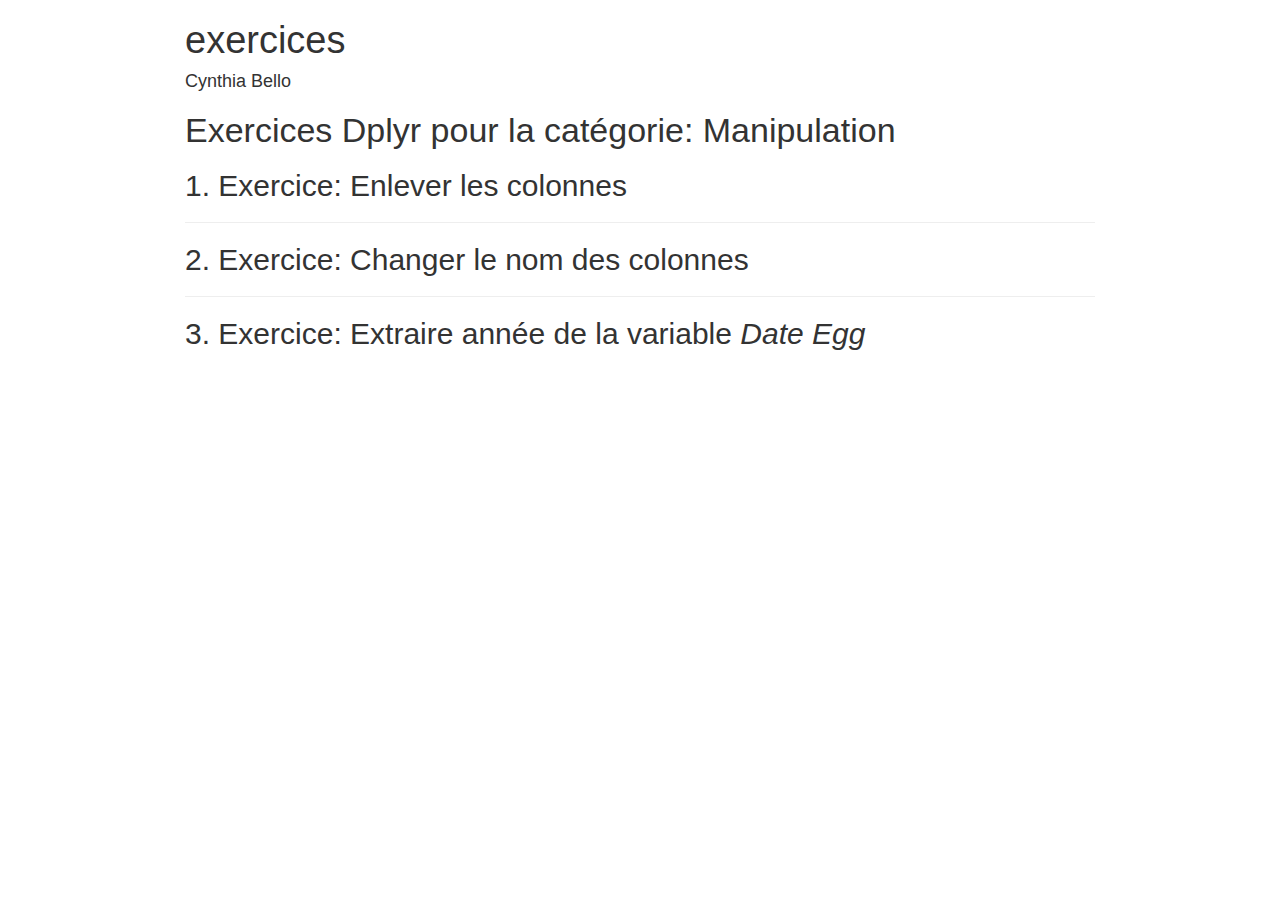
==== exercices.html @ 330291de "complete "Manipulation" section" ====
<!DOCTYPE html>

<html>

<head>

<meta charset="utf-8" />
<meta name="generator" content="pandoc" />
<meta http-equiv="X-UA-Compatible" content="IE=EDGE" />


<meta name="author" content="Cynthia Bello" />


<title>exercices</title>

<script src="[data-uri]"></script>
<script src="[data-uri]"></script>
<meta name="viewport" content="width=device-width, initial-scale=1" />
<link href="data:text/css,html%7Bfont%2Dfamily%3Asans%2Dserif%3B%2Dwebkit%2Dtext%2Dsize%2Dadjust%3A100%25%3B%2Dms%2Dtext%2Dsize%2Dadjust%3A100%25%7Dbody%7Bmargin%3A0%7Darticle%2Caside%2Cdetails%2Cfigcaption%2Cfigure%2Cfooter%2Cheader%2Chgroup%2Cmain%2Cmenu%2Cnav%2Csection%2Csummary%7Bdisplay%3Ablock%7Daudio%2Ccanvas%2Cprogress%2Cvideo%7Bdisplay%3Ainline%2Dblock%3Bvertical%2Dalign%3Abaseline%7Daudio%3Anot%28%5Bcontrols%5D%29%7Bdisplay%3Anone%3Bheight%3A0%7D%5Bhidden%5D%2Ctemplate%7Bdisplay%3Anone%7Da%7Bbackground%2Dcolor%3Atransparent%7Da%3Aactive%2Ca%3Ahover%7Boutline%3A0%7Dabbr%5Btitle%5D%7Bborder%2Dbottom%3A1px%20dotted%7Db%2Cstrong%7Bfont%2Dweight%3A700%7Ddfn%7Bfont%2Dstyle%3Aitalic%7Dh1%7Bmargin%3A%2E67em%200%3Bfont%2Dsize%3A2em%7Dmark%7Bcolor%3A%23000%3Bbackground%3A%23ff0%7Dsmall%7Bfont%2Dsize%3A80%25%7Dsub%2Csup%7Bposition%3Arelative%3Bfont%2Dsize%3A75%25%3Bline%2Dheight%3A0%3Bvertical%2Dalign%3Abaseline%7Dsup%7Btop%3A%2D%2E5em%7Dsub%7Bbottom%3A%2D%2E25em%7Dimg%7Bborder%3A0%7Dsvg%3Anot%28%3Aroot%29%7Boverflow%3Ahidden%7Dfigure%7Bmargin%3A1em%2040px%7Dhr%7Bheight%3A0%3B%2Dwebkit%2Dbox%2Dsizing%3Acontent%2Dbox%3B%2Dmoz%2Dbox%2Dsizing%3Acontent%2Dbox%3Bbox%2Dsizing%3Acontent%2Dbox%7Dpre%7Boverflow%3Aauto%7Dcode%2Ckbd%2Cpre%2Csamp%7Bfont%2Dfamily%3Amonospace%2Cmonospace%3Bfont%2Dsize%3A1em%7Dbutton%2Cinput%2Coptgroup%2Cselect%2Ctextarea%7Bmargin%3A0%3Bfont%3Ainherit%3Bcolor%3Ainherit%7Dbutton%7Boverflow%3Avisible%7Dbutton%2Cselect%7Btext%2Dtransform%3Anone%7Dbutton%2Chtml%20input%5Btype%3Dbutton%5D%2Cinput%5Btype%3Dreset%5D%2Cinput%5Btype%3Dsubmit%5D%7B%2Dwebkit%2Dappearance%3Abutton%3Bcursor%3Apointer%7Dbutton%5Bdisabled%5D%2Chtml%20input%5Bdisabled%5D%7Bcursor%3Adefault%7Dbutton%3A%3A%2Dmoz%2Dfocus%2Dinner%2Cinput%3A%3A%2Dmoz%2Dfocus%2Dinner%7Bpadding%3A0%3Bborder%3A0%7Dinput%7Bline%2Dheight%3Anormal%7Dinput%5Btype%3Dcheckbox%5D%2Cinput%5Btype%3Dradio%5D%7B%2Dwebkit%2Dbox%2Dsizing%3Aborder%2Dbox%3B%2Dmoz%2Dbox%2Dsizing%3Aborder%2Dbox%3Bbox%2Dsizing%3Aborder%2Dbox%3Bpadding%3A0%7Dinput%5Btype%3Dnumber%5D%3A%3A%2Dwebkit%2Dinner%2Dspin%2Dbutton%2Cinput%5Btype%3Dnumber%5D%3A%3A%2Dwebkit%2Douter%2Dspin%2Dbutton%7Bheight%3Aauto%7Dinput%5Btype%3Dsearch%5D%7B%2Dwebkit%2Dbox%2Dsizing%3Acontent%2Dbox%3B%2Dmoz%2Dbox%2Dsizing%3Acontent%2Dbox%3Bbox%2Dsizing%3Acontent%2Dbox%3B%2Dwebkit%2Dappearance%3Atextfield%7Dinput%5Btype%3Dsearch%5D%3A%3A%2Dwebkit%2Dsearch%2Dcancel%2Dbutton%2Cinput%5Btype%3Dsearch%5D%3A%3A%2Dwebkit%2Dsearch%2Ddecoration%7B%2Dwebkit%2Dappearance%3Anone%7Dfieldset%7Bpadding%3A%2E35em%20%2E625em%20%2E75em%3Bmargin%3A0%202px%3Bborder%3A1px%20solid%20silver%7Dlegend%7Bpadding%3A0%3Bborder%3A0%7Dtextarea%7Boverflow%3Aauto%7Doptgroup%7Bfont%2Dweight%3A700%7Dtable%7Bborder%2Dspacing%3A0%3Bborder%2Dcollapse%3Acollapse%7Dtd%2Cth%7Bpadding%3A0%7D%40media%20print%7B%2A%2C%3Aafter%2C%3Abefore%7Bcolor%3A%23000%21important%3Btext%2Dshadow%3Anone%21important%3Bbackground%3A0%200%21important%3B%2Dwebkit%2Dbox%2Dshadow%3Anone%21important%3Bbox%2Dshadow%3Anone%21important%7Da%2Ca%3Avisited%7Btext%2Ddecoration%3Aunderline%7Da%5Bhref%5D%3Aafter%7Bcontent%3A%22%20%28%22%20attr%28href%29%20%22%29%22%7Dabbr%5Btitle%5D%3Aafter%7Bcontent%3A%22%20%28%22%20attr%28title%29%20%22%29%22%7Da%5Bhref%5E%3D%22javascript%3A%22%5D%3Aafter%2Ca%5Bhref%5E%3D%22%23%22%5D%3Aafter%7Bcontent%3A%22%22%7Dblockquote%2Cpre%7Bborder%3A1px%20solid%20%23999%3Bpage%2Dbreak%2Dinside%3Aavoid%7Dthead%7Bdisplay%3Atable%2Dheader%2Dgroup%7Dimg%2Ctr%7Bpage%2Dbreak%2Dinside%3Aavoid%7Dimg%7Bmax%2Dwidth%3A100%25%21important%7Dh2%2Ch3%2Cp%7Borphans%3A3%3Bwidows%3A3%7Dh2%2Ch3%7Bpage%2Dbreak%2Dafter%3Aavoid%7D%2Enavbar%7Bdisplay%3Anone%7D%2Ebtn%3E%2Ecaret%2C%2Edropup%3E%2Ebtn%3E%2Ecaret%7Bborder%2Dtop%2Dcolor%3A%23000%21important%7D%2Elabel%7Bborder%3A1px%20solid%20%23000%7D%2Etable%7Bborder%2Dcollapse%3Acollapse%21important%7D%2Etable%20td%2C%2Etable%20th%7Bbackground%2Dcolor%3A%23fff%21important%7D%2Etable%2Dbordered%20td%2C%2Etable%2Dbordered%20th%7Bborder%3A1px%20solid%20%23ddd%21important%7D%7D%40font%2Dface%7Bfont%2Dfamily%3A%27Glyphicons%20Halflings%27%3Bsrc%3Aurl%28data%3Aapplication%2Fvnd%2Ems%2Dfontobject%3Bbase64%2Cn04AAEFNAAACAAIABAAAAAAABQAAAAAAAAABAJABAAAEAExQAAAAAAAAAAIAAAAAAAAAAAEAAAAAAAAAJxJ%[base64]%2FSEdmjKHUbyow8ATBE40IvWA3vTu8LiABDQ%2BpexwUMcm1SMnNryctQSiI1K5ZnbOlXKmnVV5YvRe6RnNMFNCOs1KNVpn6yZhCJkRtVRNzEufeIq7HgSrcx4S8h%2Fv4vnrrKc6oCNxmSk2uKlZQHBii6iKFoH0746ThvkO1kJHlxjrkxs%2BLWORaDQBEtiYJIR5IB9Bi1UyL4Rmr0BNigNkMzlKQmnofBHviqVzUxwdMb3NdCn69hy%2BpRYVKGVS%2F1tnsqv4LL7wCCPZZAZPT4aCShHjHJVNuXbmMrY5LeQaGnvAkXlVrJgKRAUdFjrWEah9XebPeQMj7KS7DIBAFt8ycgC5PLGUOHSE3ErGZCiViNLL5ZARfywnCoZaKQCu6NuFX42AEeKtKUGnr%2FCm2Cy8tpFhBPMW5Fxi4Qm4TkDWh4IWFDClhU2hRWosUWqcKLlgyXB%2BlSHaWaHiWlBAR8SeSgSPCQxdVQgzUixWKSTrIQEbU94viDctkvX%2BVSjJuUmV8L4CXShI11esnp0pjWNZIyxKHS4wVQ2ime1P4RnhvGw0aDN1OLAXGERsB7buFpFGGBAre4QEQR0HOIO5oYH305G%2BKspT%2FFupEGGafCCwxSe6ZUa%2B073rXHnNdVXE6eWvibUS27XtRzkH838mYLMBmYysZTM0EM3A1fbpCBYFccN1B%2FEnCYu%2FTgCGmr7bMh8GfYL%2BBfcLvB0gRagC09w9elfldaIy%2FhNCBLRgBgtCC7jAF63wLSMAfbfAlEggYU0bUA7ACCJmTDpEmJtI78w4%2FBO7dN7JR7J7ZvbYaUbaILSQsRBiF3HGk5fEg6p9unwLvn98r%2BvnsV%2B372uf1xBLq4qU%2F45fTuqaAP%2BpssmCCCTF0mhEow8ZXZOS8D7Q85JsxZ%2BAzok7B7O%2Ff6J8AzYBySZQB%2FQHYUSA%2BEeQhEWiS6AIQzgcsDiER4MjgMBAWDV4AgQ3g1eBgIdweCQmCjJEMkJ%2BPKRWyFHHmg1Wi%2F6xzUgA0LREoKJChwnQa9B%2B5RQZRB3IlBlkAnxyQNaANwHMowzlYSMCBgnbpzvqpl0iTJNCQidDI9ZrSYNIRBhHtUa5YHMHxyGEik9hDE0AKj72AbTCaxtHPUaKZdAZSnQTyjGqGLsmBStCejApUhg4uBMU6mATujEl%2BKdDPbI6Ag4vLr%2BhjY6lbjBeoLKnZl0UZgRX8gTySOeynZVz1wOq7e1hFGYIq%2BMhrGxDLak0PrwYzSXtcuyhXEhwOYofiW%2BEcI%2Fjw8P6IY6ed%2BetAbuqKp5QIapT77LnAe505lMuqL79a0ut4rWexzFttsOsLDy7zvtQzcq3U1qabe7tB0wHWVXji%2BzDbo8x8HyIRUbXnwUcklFv51fvTymiV%2BMXLSmGH9d9%2BaXpD5X6lao41anWGig7IwIdnoBY2ht%2FpO9mClLo4NdXHAsefqWUKlXJkbqPOFhMoR4aiA1BXqhRNbB2Xwi%2B7u%2FjpAoOpKJ0UX24EsrzMfHXViakCNcKjBxuQX8BO0ZqjJ3xXzf%2B61t2VXOSgJ8xu65QKgtN6FibPmPYsXbJRHHqbgATcSZxBqGiDiU4NNNsYBsKD0MIP%2FOfKnlk%2FLkaid%[base64]%2FgFtuW0wR4cgd%2BZKesSV7QkNE2kw6AV4hoIuC02LGmTomyf8PiO6CZzOTLTPQ%2BHW06H%2Btx%2BbQ8LmDYg1pTFrp2oJXgkZTyeRJZM0C8aE2LpFrNVDuhARsN543%2FFV6klQ6Tv1OoZGXLv0igKrl%2FCmJxRmX7JJbJ998VSIPQRyDBICzl4JJlYHbdql30NvYcOuZ7a10uWRrgoieOdgIm4rlq6vNOQBuqESLbXG5lzdJGHw2m0sDYmODXbYGTfSTGRKpssTO95fothJCjUGQgEL4yKoGAF%2F0SrpUDNn8CBgBcSDQByAeNkCXp4S4Ro2Xh4OeaGRgR66PVOsU8bc6TR5%[base64]%2F1SgRCJ1dk4UdBT7OoyuNgLs0oCd8RnrEIb6QdMxT2QjD4zMrJkfgx5aDMcA4orsTtKCqWb%2FVeyceqa5OGSmB28YwH4rFbkQaLoUN8OQQYnD3w2eXpI4ScQfbCUZiJ4yMOIKLyyTc7BQ4uXUw6Ee6%2FxM%2B4Y67ngNBknxIPwuppgIhFcwJyr6EIj%2BLzNj%2FmfR2vhhRlx0BILZoAYruF0caWQ7YxO66UmeguDREAFHYuC7HJviRgVO6ruJH59h%2FC%2FPkgSle8xNzZJULLWq9JMDTE2fjGE146a1Us6PZDGYle6ldWRqn%2FpdpgHKNGrGIdkRK%2BKPETT9nKT6kLyDI8xd9A1FgWmXWRAIHwZ37WyZHOVyCadJEmMVz0MadMjDrPho%2BEIochkVC2xgGiwwsQ6DMv2P7UXqT4x7CdcYGId2BJQQa85EQKmCmwcRejQ9Bm4oATENFPkxPXILHpMPUyWTI5rjNOsIlmEeMbcOCEqInpXACYQ9DDxmFo9vcmsDblcMtg4tqBerNngkIKaFJmrQAPnq1dEzsMXcwjcHdfdCibcAxxA%2Bq%2Fj9m3LM%2FO7WJka4tSidVCjsvo2lQ%2F2ewyoYyXwAYyr2PlRoR5MpgVmSUIrM3PQxXPbgjBOaDQFIyFMJvx3Pc5RSYj12ySVF9fwFPQu2e2KWVoL9q3Ayv3IzpGHUdvdPdrNUdicjsTQ2ISy7QU3DrEytIjvbzJnAkmANXjAFERA0MUoPF3%2F5KFmW14bBNOhwircYgMqoDpUMcDtCmBE82QM2YtdjVLB4kBuKho%2FbcwQdeboqfQartuU3CsCf%2BcXkgYAqp%2F0Ee3RorAZt0AvvOCSI4JICIlGlsV0bsSid%2FNIEALAAzb6HAgyWHBps6xAOwkJIGcB82CxRQq4sJf3FzA70A%2BTRqcqjEMETCoez3mkPcpnoALs0ugJY8kQwrC%[base64]%2FWDHA60cYFaI%2FPjpzquUqdaYGcIq%2BmLez3WLFFCtNBN2QJcrlcoELgiPku5R5dSlJFaCEqEZle1AQzAKC%2B1SotMcBNyQUFuRHRF6OlimSBgjZeTBCwLyc6A%2BP%2FoFRchXTz5ADknYJHxzrJ5pGuIKRQISU6WyKTBBjD8WozmVYWIsto1AS5rxzKlvJu4E%2FvwOiKxRtCWsDM%2BeTHUrmwrCK5BIfMzGkD%2B0Fk5LzBs0jMYXktNDblB06LMNJ09U8pzSLmo14MS0OMjcdrZ31pyQqxJJpRImlSvfYAK8inkYU52QY2FPEVsjoWewpwhRp5yAuNpkqhdb7ku9Seefl2D0B8SMTFD90xi4CSOwwZy9IKkpMtI3FmFUg3%2FkFutpQGNc3pCR7gvC4sgwbupDu3DyEN%2BW6YGLNM21jpB49irxy9BSlHrVDlnihGKHwPrbVFtc%2Bh1rVQKZduxIyojccZIIcOCmhEnC7UkY68WXKQgLi2JCDQkQWJRQuk60hZp0D3rtCTINSeY9Ej2kIKYfGxwOs4j9qMM7fYZiipzgcf7TamnehqdhsiMiCawXnz4xAbyCkLAx5EGbo3Ax1u3dUIKnTxIaxwQTHehPl3V491H0%2BbC5zgpGz7Io%2BmjdhKlPJ01EeMpM7UsRJMi1nGjmJg35i6bQBAAxjO%2FENJubU2mg3ONySEoWklCwdABETcs7ck3jgiuU9pcKKpbgn%2B3YlzV1FzIkB6pmEDOSSyDfPPlQskznctFji0kpgZjW5RZe6x9kYT4KJcXg0bNiCyif%2BpZACCyRMmYsfiKmN9tSO65F0R2OO6ytlEhY5Sj6uRKfFxw0ijJaAx%2Fk3QgnAFSq27%2F2i4GEBA%2BUvTJKK%2F9eISNvG46Em5RZfjTYLdeD8kdXHyrwId%2FDQZUaMCY4gGbke2C8vfjgV%2FY9kkRQOJIn%2FxM9INZSpiBnqX0Q9GlQPpPKAyO5y%2BW5NMPSRdBCUlmuxl40ZfMCnf2Cp044uI9WLFtCi4YVxKjuRCOBWIb4XbIsGdbo4qtMQnNOQz4XDSui7W%2FN6l54qOynCqD3DpWQ%2BmpD7C40D8BZEWGJX3tlAaZBMj1yjvDYKwCJBa201u6nBKE5UE%2B7QSEhCwrXfbRZylAaAkplhBWX50dumrElePyNMRYUrC99UmcSSNgImhFhDI4BXjMtiqkgizUGCrZ8iwFxU6fQ8GEHCFdLewwxYWxgScAYMdMLmcZR6b7rZl95eQVDGVoUKcRMM1ixXQtXNkBETZkVVPg8LoSrdetHzkuM7DjZRHP02tCxA1fmkXKF3VzfN1pc1cv%2F8lbTIkkYpqKM9VOhp65ktYk%2BQ46myFWBapDfyWUCnsnI00QTBQmuFjMZTcd0V2NQ768Fhpby04k2IzNR1wKabuGJqYWwSly6ocMFGTeeI%2BejsWDYgEvr66QgqdcIbFYDNgsm0x9UHY6SCd5%2B7tpsLpKdvhahIDyYmEJQCqMqtCF6UlrE5GXRmbu%[base64]%2FiOmsLtHSWNUWEGk9hScMPShasUA1AcHOtRZlqMeQ0OzYS9vQvYUjOLrzP07BUAFikcJNMi7gIxEw4pL1G54TcmmmoAQ5s7TGWErJZ2Io4yQ0ljRYhL8H5e62oDtLF8aDpnIvZ5R3GWJyAugdiiJW9hQAVTsnCBHhwu7rkBlBX6r3b7ejEY0k5GGeyKv66v%2B6dg7mcJTrWHbtMywbedYqCQ0FPwoytmSWsL8WTtChZCKKzEF7vP6De4x2BJkkniMgSdWhbeBSLtJZR9CTHetK1xb34AYIJ37OegYIoPVbXgJ%2FqDQK%2BbfCtxQRVKQu77WzOoM6SGL7MaZwCGJVk46aImai9fmam%2BWpHG%2B0BtQPWUgZ7RIAlPq6lkECUhZQ2gqWkMYKcYMYaIc4gYCDFHYa2d1nzp3%2BJ1eCBay8IYZ0wQRKGAqvCuZ%2FUgbQPyllosq%2BXtfKIZOzmeJqRazpmmoP%2F76YfkjzV2NlXTDSBYB04SVlNQsFTbGPk1t%2FI4Jktu0XSgifO2ozFOiwd%2F0SssJDn0dn4xqk4GDTTKX73%2FwQyBLdqgJ%2BWx6AQaba3BA9CKEzjtQYIfAsiYamapq80LAamYjinlKXUkxdpIDk0puXUEYzSalfRibAeDAKpNiqQ0FTwoxuGYzRnisyTotdVTclis1LHRQCy%2FqqL8oUaQzWRxilq5Mi0IJGtMY02cGLD69vGjkj3p6pGePKI8bkBv5evq8SjjyU04vJR2cQXQwSJyoinDsUJHCQ50jrFTT7yRdbdYQMB3MYCb6uBzJ9ewhXYPAIZSXfeEQBZZ3GPN3Nbhh%2FwkvAJLXnQMdi5NYYZ5GHE400GS5rXkOZSQsdZgIbzRnF9ueLnsfQ47wHAsirITnTlkCcuWWIUhJSbpM3wWhXNHvt2xUsKKMpdBSbJnBMcihkoDqAd1Zml%2FR4yrzow1Q2A5G%2Bkzo%2FRhRxQS2lCSDRV8LlYLBOOoo1bF4jwJAwKMK1tWLHlu9i0j4Ig8qVm6wE1DxXwAwQwsaBWUg2pOOol2dHxyt6npwJEdLDDVYyRc2D0HbcbLUJQj8gPevQBUBOUHXPrsAPBERICpnYESeu2OHotpXQxRGlCCtLdIsu23MhZVEoJg8Qumj%2FUMMc34IBqTKLDTp76WzL%2FdMjCxK7MjhiGjeYAC%2Fkj%2FjY%2FRde7hpSM1xChrog6yZ7OWTuD56xBJnGFE%2BpT2ElSyCnJcwVzCjkqeNLfMEJqKW0G7OFIp0G%2B9mh50I9o8k1tpCY0xYqFNIALgIfc2me4n1bmJnRZ89oepgLPT0NTMLNZsvSCZAc3TXaNB07vail36%2FdBySis4m9%2FDR8izaLJW6bWCkVgm5T%2Bius3ZXq4xI%2BGnbveLbdRwF2mNtsrE0JjYc1AXknCOrLSu7Te%2Fr4dPYMCl5qtiHNTn%2BTPbh1jCBHH%2BdMJNhwNgs3nT%2BOhQoQ0vYif56BMG6WowAcHR3DjQolxLzyVekHj00PBAaW7IIAF1EF%2BuRIWyXjQMAs2chdpaKPNaB%2BkSezYt0%2BCA04sOg5vx8Fr7Ofa9sUv87h7SLAUFSzbetCCZ9pmyLt6l6%2FTzoA1%2FZBG9bIUVHLAbi%2FkdBFgYGyGwRQGBpkqCEg2ah9UD6EedEcEL3j4y0BQQCiExEnocA3SZboh%2Bepgd3YsOkHskZwPuQ5OoyA0fTA5AXrHcUOQF%2BzkJHIA7PwCDk1gGVmGUZSSoPhNf%2BTklauz98QofOlCIQ%2FtCD4dosHYPqtPCXB3agggQQIqQJsSkB%2Bqn0rkQ1toJjON%2FOtCIB9RYv3PqRA4C4U68ZMlZn6BdgEvi2ziU%2BTQ6NIw3ej%2BAtDwMGEZk7e2IjxUWKdAxyaw9OCwSmeADTPPleyk6UhGDNXQb%2B%2BW6Uk4q6F7%2Frg6WVTo82IoCxSIsFDrav4EPHphD3u4hR53WKVvYZUwNCCeM4PMBWzK%2BEfIthZOkuAwPo5C5jgoZgn6dUdvx5rIDmd58cXXdKNfw3l%2BwM2UjgrDJeQHhbD7HW2QDoZMCujgIUkk5Fg8VCsdyjOtnGRx8wgKRPZN5dR0zPUyfGZFVihbFRniXZFOZGKPnEQzU3AnD1KfR6weHW2XS6KbPJxUkOTZsAB9vTVp3Le1F8q5l%2BDMcLiIq78jxAImD2pGFw0VHfRatScGlK6SMu8leTmhUSMy8Uhdd6xBiH3Gdman4tjQGLboJfqz6fL2WKHTmrfsKZRYX6BTDjDldKMosaSTLdQS7oDisJNqAUhw1PfTlnacCO8vl8706Km1FROgLDmudzxg%2BEWTiArtHgLsRrAXYWdB0NmToNCJdKm0KWycZQqb%2BMw76Qy29iQ5up%2FX7oyw8QZ75kP5F6iJAJz6KCmqxz8fEa%2FxnsMYcIO%2FvEkGRuMckhr4rIeLrKaXnmIzlNLxbFspOphkcnJdnz%2FChp%2FVlpj2P7jJQmQRwGnltkTV5dbF9fE3%2FfxoSqTROgq9wFUlbuYzYcasE0ouzBo%2BdDCDzxKAfhbAZYxQiHrLzV2iVexnDX%2FQnT1fsT%2Fxuhu1ui5qIytgbGmRoQkeQooO8eJNNZsf0iALur8QxZFH0nCMnjerYQqG1pIfjyVZWxhVRznmmfLG00BcBWJE6hzQWRyFknuJnXuk8A5FRDCulwrWASSNoBtR%2BCtGdkPwYN2o7DOw%2FVGlCZPusRBFXODQdUM5zeHDIVuAJBLqbO%2Ff9Qua%2BpDqEPk230Sob9lEZ8BHiCorjVghuI0lI4JDgHGRDD%2FprQ84B1pVGkIpVUAHCG%2Biz3Bn3qm2AVrYcYWhock4jso5%2BJ7HfHVj4WMIQdGctq3psBCVVzupQOEioBGA2Bk%2BUILT7%2BVoX5mdxxA5fS42gISQVi%2FHTzrgMxu0fY6hE1ocUwwbsbWcezrY2n6S8%2F6cxXkOH4prpmPuFoikTzY7T85C4T2XYlbxLglSv2uLCgFv8Quk%2FwdesUdWPeHYIH0R729JIisN9Apdd4eB10aqwXrPt%2BSu9mA8k8n1sjMwnfsfF2j3jMUzXepSHmZ%2FBfqXvzgUNQQWOXO8YEuFBh4QTYCkOAPxywpYu1VxiDyJmKVcmJPGWk%2Fgc3Pov02StyYDahwmzw3E1gYC9wkupyWfDqDSUMpCTH5e5N8B%2F%2FlHiMuIkTNw4USHrJU67bjXGqNav6PBuQSoqTxc8avHoGmvqNtXzIaoyMIQIiiUHIM64cXieouplhNYln7qgc4wBVAYR104kO%2BCvKqsg4yIUlFNThVUAKZxZt1XA34h3TCUUiXVkZ0w8Hh2R0Z5L0b4LZvPd%2Fp1gi%2F07h8qfwHrByuSxglc9cI4QIg2oqvC%2Fqm0i7tjPLTgDhoWTAKDO2ONW5oe%2B%2FeKB9vZB8K6C25yCZ9RFVMnb6NRdRjyVK57CHHSkJBfnM2%2Fj4ODUwRkqrtBBCrDsDpt8jhZdXoy%2F1BCqw3sSGhgGGy0a5Jw6BP%2FTExoCmNFYjZl248A0osgPyGEmRA%2BfAsqPVaNAfytu0vuQJ7rk3J4kTDTR2AlCHJ5cls26opZM4w3jMULh2YXKpcqGBtuleAlOZnaZGbD6DHzMd6i2oFeJ8z9XYmalg1Szd%2FocZDc1C7Y6vcALJz2lYnTXiWEr2wawtoR4g3jvWUU2Ngjd1cewtFzEvM1NiHZPeLlIXFbBPawxNgMwwAlyNSuGF3zizVeOoC9bag1qRAQKQE%2FEZBWC2J8mnXAN2aTBboZ7HewnObE8CwROudZHmUM5oZ%2FUgd%2FJZQK8lvAm43uDRAbyW8gZ%2BZGq0EVerVGUKUSm%2FIdn8AQHdR4m7bue88WBwft9mSCeMOt1ncBwziOmJYI2ZR7ewNMPiCugmSsE4EyQ%2BQATJG6qORMGd4snEzc6B4shPIo4G1T7PgSm8PY5eUkPdF8JZ0VBtadbHXoJgnEhZQaODPj2gpODKJY5Yp4DOsLBFxWbvXN755KWylJm%2BoOd4zEL9Hpubuy2gyyfxh8oEfFutnYWdfB8PdESLWYvSqbElP9qo3u6KTmkhoacDauMNNjj0oy40DFV7Ql0aZj77xfGl7TJNHnIwgqOkenruYYNo6h724%2BzUQ7%2BvkCpZB%2BpGA562hYQiDxHVWOq0oDQl%2FQsoiY%2BcuI7iWq%2FZIBtHcXJ7kks%2Bh2fCNUPA82BzjnqktNts%2BRLdk1VSu%2BtqEn7QZCCsvEqk6FkfiOYkrsw092J8jsfIuEKypNjLxrKA9kiA19mxBD2suxQKCzwXGws7kEJvlhUiV9tArLIdZW0IORcxEzdzKmjtFhsjKy%2F44XYXdI5noQoRcvjZ1RMPACRqYg2V1%2BOwOepcOknRLLFdYgTkT5UApt%2FJhLM3jeFYprZV%2BZow2g8fP%2BU68hkKFWJj2yBbKqsrp25xkZX1DAjUw52IMYWaOhab8Kp05VrdNftqwRrymWF4OQSjbdfzmRZirK8FMJELEgER2PHjEAN9pGfLhCUiTJFbd5LBkOBMaxLr%2FA1SY9dXFz4RjzoU9ExfJCmx%2FI9FKEGT3n2cmzl2X42L3Jh%2BAbQq6sA%2BSs1kitoa4TAYgKHaoybHUDJ51oETdeI%2F9ThSmjWGkyLi5QAGWhL0BG1UsTyRGRJOldKBrYJeB8ljLJHfATWTEQBXBDnQexOHTB%2BUn44zExFE4vLytcu5NwpWrUxO%2F0ZICUGM7hGABXym0V6ZvDST0E370St9MIWQOTWngeoQHUTdCJUP04spMBMS8LSker9cReVQkULFDIZDFPrhTzBl6sed9wcZQTbL%2BBDqMyaN3RJPh%2Fanbx%2BIv%2BqgQdAa3M9Z5JmvYlh4qop%2BHo1F1W5gbOE9YKLgAnWytXElU4G8GtW47lhgFE6gaSs%2Bgs37sFvi0PPVvA5dnCBgILTwoKd%2F%2BDoL9F6inlM7H4rOTzD79KJgKlZO%2FZgt22UsKhrAaXU5ZcLrAglTVKJEmNJvORGN1vqrcfSMizfpsgbIe9zno%2BgBoKVXgIL%2FVI8dB1O5o%2FR3Suez%2FgD7M781ShjKpIIORM%2FnxG%2BjjhhgPwsn2IoXsPGPqYHXA63zJ07M2GPEykQwJBYLK808qYxuIew4frk52nhCsnCYmXiR6CuapvE1IwRB4%2FQftDbEn%2BAucIr1oxrLabRj9q4ae0%2BfXkHnteAJwXRbVkR0mctVSwEbqhJiMSZUp9DNbEDMmjX22m3ABpkrPQQTP3S1sib5pD2VRKRd%2BeNAjLYyT0hGrdjWJZy24OYXRoWQAIhGBZRxuBFMjjZQhpgrWo8SiFYbojcHO8V5DyscJpLTHyx9Fimassyo5U6WNtquUMYgccaHY5amgR3PQzq3ToNM5ABnoB9kuxsebqmYZm0R9qxJbFXCQ1UPyFIbxoUraTJFDpCk0Wk9GaYJKz%2F6oHwEP0Q14lMtlddQsOAU9zlYdMVHiT7RQP3XCmWYDcHCGbVRHGnHuwzScA0BaSBOGkz3lM8CArjrBsyEoV6Ys4qgDK3ykQQPZ3hCRGNXQTNNXbEb6tDiTDLKOyMzRhCFT%2BmAUmiYbV3YQVqFVp9dorv%2BTsLeCykS2b5yyu8AV7IS9cxcL8z4Kfwp%2BxJyYLv1OsxQCZwTB4a8BZ%2F5EdxTBJthApqyfd9u3ifr%2FWILTqq5VqgwMT9SOxbSGWLQJUUWCVi4k9tho9nEsbUh7U6NUsLmkYFXOhZ0kmamaJLRNJzSj%2Fqn4Mso6zb6iLLBXoaZ6AqeWCjHQm2lztnejYYM2eubnpBdKVLORZhudH3JF1waBJKA9%2BW8EhMj3Kzf0L4vi4k6RoHh3Z5YgmSZmk6ns4fjScjAoL8GoOECgqgYEBYUGFVO4FUv4%2FYtowhEmTs0vrvlD%2FCrisnoBNDAcUi%2FteY7OctFlmARQzjOItrrlKuPO6E2Ox93L4O%2F4DcgV%2FdZ7qR3VBwVQxP1GCieA4RIpweYJ5FoYrHxqRBdJjnqbsikA2Ictbb8vE1GYIo9dacK0REgDX4smy6GAkxlH1yCGGsk%2BtgiDhNKuKu3yNrMdxafmKTF632F8Vx4BNK57GvlFisrkjN9WDAtjsWA0ENT2e2nETUb%2Fn7qwhvGnrHuf5bX6Vh%2Fn3xffU3PeHdR%2BFA92i6ufT3AlyAREoNDh6chiMWTvjKjHDeRhOa9YkOQRq1vQXEMppAQVwHCuIcV2g5rBn6GmZZpTR7vnSD6ZmhdSl176gqKTXu5E%2BYbfL0adwNtHP7dT7t7b46DVZIkzaRJOM%2BS6KcrzYVg%2BT3wSRFRQashjfU18NutrKa%2F7PXbtuJvpIjbgPeqd%2BpjmRw6YKpnANFSQcpzTZgpSNJ6J7uiagAbir%2F8tNXJ%2FOsOnRh6iuIexxrmkIneAgz8QoLmiaJ8sLQrELVK2yn3wOHp57BAZJhDZjTBzyoRAuuZ4eoxHruY1pSb7qq79cIeAdOwin4GdgMeIMHeG%2BFZWYaiUQQyC5b50zKjYw97dFjAeY2I4Bnl105Iku1y0lMA1ZHolLx19uZnRdILcXKlZGQx%2FGdEqSsMRU1BIrFqRcV1qQOOHyxOLXEGcbRtAEsuAC2V4K3p5mFJ22IDWaEkk9ttf5Izb2LkD1MnrSwztXmmD%2FQi%2FEmVEFBfiKGmftsPwVaIoZanlKndMZsIBOskFYpDOq3QUs9aSbAAtL5Dbokus2G4%2FasthNMK5UQKCOhU97oaOYNGsTah%2BjfCKsZnTRn5TbhFX8ghg8CBYt%2FBjeYYYUrtUZ5jVij%2Fop7V5SsbA4mYTOwZ46hqdpbB6Qvq3AS2HHNkC15pTDIcDNGsMPXaBidXYPHc6PJAkRh29Vx8KcgX46LoUQBhRM%2B3SW6Opll%2FwgxxsPgKJKzr5QCmwkUxNbeg6Wj34SUnEzOemSuvS2OetRCO8Tyy%2BQbSKVJcqkia%2BGvDefFwMOmgnD7h81TUtMn%2BmRpyJJ349HhAnoWFTejhpYTL9G8N2nVg1qkXBeoS9Nw2fB27t7trm7d%2FQK7Cr4uoCeOQ7%2F8JfKT77KiDzLImESHw%2F0wf73QeHu74hxv7uihi4fTX%2BXEwAyQG3264dwv17aJ5N335Vt9sdrAXhPOAv8JFvzqyYXwfx8WYJaef1gMl98JRFyl5Mv5Uo%2FoVH5ww5OzLFsiTPDns7fS6EURSSWd%2F92BxMYQ8sBaH%2Bj%2BwthQPdVgDGpTfi%2BJQIWMD8xKqULliRH01rTeyF8x8q%2FGBEEEBrAJMPf25UQwi0b8tmqRXY7kIvNkzrkvRWLnxoGYEJsz8u4oOyMp8cHyaybb1HdMCaLApUE%2B%2F7xLIZGP6H9xuSEXp1zLIdjk5nBaMuV%2FyTDRRP8Y2ww5RO6d2D94o%2B6ucWIqUAvgHIHXhZsmDhjVLczmZ3ca0Cb3PpKwt2UtHVQ0BgFJsqqTsnzZPlKahRUkEu4qmkJt%2Bkqdae76ViWe3STan69yaF9%2BfESD2lcQshLHWVu4ovItXxO69bqC5p1nZLvI8NdQB9s9UNaJGlQ5mG947ipdDA0eTIw%2FA1zEdjWquIsQXXGIVEH0thC5M%2BW9pZe7IhAVnPJkYCCXN5a32HjN6nsvokEqRS44tGIs7s2LVTvcrHAF%2BRVmI8L4HUYk4x%2B67AxSMJKqCg8zrGOgvK9kNMdDrNiUtSWuHFpC8%2Fp5qIQrEo%2FH%2B1l%2F0cAwQ2nKmpWxKcMIuHY44Y6DlkpO48tRuUGBWT0FyHwSKO72Ud%2BtJUfdaZ4CWNijzZtlRa8%2BCkmO%2FEwHYfPZFU%2FhzjFWH7vnzHRMo%2BaF9u8qHSAiEkA2HjoNQPEwHsDKOt6hOoK3Ce%2F%2B%2F9boMWDa44I6FrQhdgS7OnNaSzwxWKZMcyHi6LN4WC6sSj0qm2PSOGBTvDs%2FGWJS6SwEN%2FULwpb4LQo9fYjUfSXRwZkynUazlSpvX9e%2BG2zor8l%2BYaMxSEomDdLHGcD6YVQPegTaA74H8%2BV4WvJkFUrjMLGLlvSZQWvi8%2FQA7yzQ8GPno%2F%2F5SJHRP%2FOqKObPCo81s%2F%2B6WgLqykYpGAgQZhVDEBPXWgU%2FWzFZjKUhSFInufPRiMAUULC6T11yL45ZrRoB4DzOyJShKXaAJIBS9wzLYIoCEcJKQW8GVCx4fihqJ6mshBUXSw3wWVj3grrHQlGNGhIDNNzsxQ3M%2BGWn6ASobIWC%2BLbYOC6UpahVO13Zs2zOzZC8z7FmA05JhUGyBsF4tsG0drcggIFzgg%2Fkpf3%2BCnAXKiMgIE8Jk%2FMhpkc8DUJEUzDSnWlQFme3d0sHZDrg7LavtsEX3cHwjCYA17pMTfx8Ajw9hHscN67hyo%2BRJQ4458RmPywXykkVcW688oVUrQhahpPRvTWPnuI0B%2BSkQu7dCyvLRyFYlC1LG1gRCIvn3rwQeINzZQC2KXq31FaR9UmVV2QeGVqBHjmE%2BVMd3b1fhCynD0pQNhCG6%2FWCDbKPyE7NRQzL3BzQAJ0g09aUzcQA6mUp9iZFK6Sbp%2FYbHjo%2B%2B7%2FWj8S4YNa%2BZdqAw1hDrKWFXv9%2BzaXpf8ZTDSbiqsxnwN%2FCzK5tPkOr4tRh2kY3Bn9JtalbIOI4b3F7F1vPQMfoDcdxMS8CW9m%2FNCW%2FHILTUVWQIPiD0j1A6bo8vsv6P1hCESl2abrSJWDrq5sSzUpwoxaCU9FtJyYH4QFMxDBpkkBR6kn0LMPO%2B5EJ7Z6bCiRoPedRZ%2FP0SSdii7ZnPAtVwwHUidcdyspwncz5uq6vvm4IEDbJVLUFCn%2FLvIHfooUBTkFO130FC7CmmcrKdgDJcid9mvVzsDSibOoXtIf9k6ABle3PmIxejodc4aob0QKS432srrCMndbfD454q52V01G4q913mC5HOsTzWF4h2No1av1VbcUgWAqyoZl%2B11PoFYnNv2HwAODeNRkHj%2B8SF1fcvVBu6MrehHAZK1Gm69ICcTKizykHgGFx7QdowTVAsYEF2tVc0Z6wLryz2FI1sc5By2znJAAmINndoJiB4sfPdPrTC8RnkW7KRCwxC6YvXg5ahMlQuMpoCSXjOlBy0Kij%2BbsCYPbGp8BdCBiLmLSAkEQRaieWo1SYvZIKJGj9Ur%2FeWHjiB7SOVdqMAVmpBvfRiebsFjger7DC%2B8kRFGtNrTrnnGD2GAJb8rQCWkUPYHhwXsjNBSkE6lGWUj5QNhK0DMNM2l%2BkXRZ0KLZaGsFSIdQz%2FHXDxf3%2FTE30%2BDgBKWGWdxElyLccJfEpjsnszECNoDGZpdwdRgCixeg9L4EPhH%2BRptvRMVRaahu4cySjS3P5wxAUCPkmn%2BrhyASpmiTaiDeggaIxYBmtLZDDhiWIJaBgzfCsAGUF1Q1SFZYyXDt9skCaxJsxK2Ms65dmdp5WAZyxik%2FzbrTQk5KmgxCg%2Ff45L0jywebOWUYFJQAJia7XzCV0x89rpp%2Ff3AVWhSPyTanqmik2SkD8A3Ml4NhIGLAjBXtPShwKYfi2eXtrDuKLk4QlSyTw1ftXgwqA2jUuopDl%2B5tfUWZNwBpEPXghzbBggYCw%2Fdhy0ntds2yeHCDKkF%2FYxQjNIL%2FF%2F37jLPHCKBO9ibwYCmuxImIo0ijV2Wbg3kSN2psoe8IsABv3RNFaF9uMyCtCYtqcD%2BqNOhwMlfARQUdJ2tUX%2BMNJqOwIciWalZsmEjt07tfa8ma4cji9sqz%2BQ9hWfmMoKEbIHPOQORbhQRHIsrTYlnVTNvcq1imqmmPDdVDkJgRcTgB8Sb6epCQVmFZe%2BjGDiNJQLWnfx%2BdrTKYjm0G8yH0ZAGMWzEJhUEQ4Maimgf%2Fbkvo8PLVBsZl152y5S8%2BHRDfZIMCbYZ1WDp4yrdchOJw8k6R%2B%2F2pHmydK4NIK2PHdFPHtoLmHxRDwLFb7eB%2BM4zNZcB9NrAgjVyzLM7xyYSY13ykWfIEEd2n5%2FiYp3ZdrCf7fL%2Ben%2BsIJu2W7E30MrAgZBD1rAAbZHPgeAMtKCg3NpSpYQUDWJu9bT3V7tOKv%2BNRiJc8JAKqqgCA%2FPNRBR7ChpiEulyQApMK1AyqcWnpSOmYh6yLiWkGJ2mklCSPIqN7UypWj3dGi5MvsHQ87MrB4VFgypJaFriaHivwcHIpmyi5LhNqtem4q0n8awM19Qk8BOS0EsqGscuuydYsIGsbT5GHnERUiMpKJl4ON7qjB4fEqlGN%2FhCky89232UQCiaeWpDYCJINXjT6xl4Gc7DxRCtgV0i1ma4RgWLsNtnEBRQFqZggCLiuyEydmFd7WlogpkCw5G1x4ft2psm3KAREwVwr1Gzl6RT7FDAqpVal34ewVm3VH4qn5mjGj%2BbYL1NgfLNeXDwtmYSpwzbruDKpTjOdgiIHDVQSb5%2FzBgSMbHLkxWWgghIh9QTFSDILixVwg0Eg1puooBiHAt7DzwJ7m8i8%2Fi%2BjHvKf0QDnnHVkVTIqMvIQImOrzCJwhSR7qYB5gSwL6aWL9hERHCZc4G2%2BJrpgHNB8eCCmcIWIQ6rSdyPCyftXkDlErUkHafHRlkOIjxGbAktz75bnh50dU7YHk%2BMz7wwstg6RFZb%2BTZuSOx1qqP5C66c0mptQmzIC2dlpte7vZrauAMm%2F7RfBYkGtXWGiaWTtwvAQiq2oD4YixPLXE2khB2FRaNRDTk%2B9sZ6K74Ia9VntCpN4BhJGJMT4Z5c5FhSepRCRWmBXqx%2BwhVZC4me4saDs2iNqXMuCl6iAZflH8fscC1sTsy4PHeC%2BXYuqMBMUun5YezKbRKmEPwuK%2BCLzijPEQgfhahQswBBLfg%[base64]%2BRCMlDDbElcjaROLDoualmUIQ88Kekk3iM4OQrADcxi3rJguS4MOIBIgKgXrjd1WkbCdqxJk%2F4efRIFsavZA7KvvJQqp3Iid5Z0NFc5aiMRzGN3vrpBzaMy4JYde3wr96PjN90AYOIbyp6T4zj8LoE66OGcX1Ef4Z3KoWLAUF4BTg7ug%2FAbkG5UNQXAMkQezujSHeir2uTThgd3gpyzDrbnEdDRH2W7U6PeRvBX1ZFMP5RM%2BZu6UUZZD8hDPHldVWntTCNk7To8IeOW9yn2wx0gmurwqC60AOde4r3ETi5pVMSDK8wxhoGAoEX9NLWHIR33VbrbMveii2jAJlrxwytTHbWNu8Y4N8vCCyZjAX%2FpcsfwXbLze2%2BD%2Bu33OGBoJyAAL3jn3RuEcdp5If8O%2Ba4NKWvxOTyDltG0IWoHhwVGe7dKkCWFT%2B%2Btm%2BhaBCikRUUMrMhYKZJKYoVuv%2FbsJzO8DwfVIInQq3g3BYypiz8baogH3r3GwqCwFtZnz4xMjAVOYnyOi5HWbFA8n0qz1OjSpHWFzpQOpvkNETZBGpxN8ybhtqV%2FDMUxd9uFZmBfKXMCn%2FSqkWJyKPnT6lq%2B4zBZni6fYRByJn6OK%2BOgPBGRAJluwGSk4wxjOOzyce%2FPKODwRlsgrVkdcsEiYrqYdXo0Er2GXi2GQZd0tNJT6c9pK1EEJG1zgDJBoTVuCXGAU8BKTvCO%2FcEQ1Wjk3Zzuy90JX4m3O5IlxVFhYkSUwuQB2up7jhvkm%2BbddRQu5F9s0XftGEJ9JSuSk%2BZachCbdU45fEqbugzTIUokwoAKvpUQF%2FCvLbWW5BNQFqFkJg2f30E%2F48StNe5QwBg8zz3YAJ82FZoXBxXSv4QDooDo79NixyglO9AembuBcx5Re3CwOKTHebOPhkmFC7wNaWtoBhFuV4AkEuJ0J%2B1pT0tLkvFVZaNzfhs%2FKd3%2BA9YsImlO4XK4vpCo%2FelHQi%2F9gkFg07xxnuXLt21unCIpDV%2BbbRxb7FC6nWYTsMFF8%2B1LUg4JFjVt3vqbuhHmDKbgQ4e%2BRGizRiO8ky05LQGMdL2IKLSNar0kNG7lHJMaXr5mLdG3nykgj6vB%2FKVijd1ARWkFEf3yiUw1v%2FWaQivVUpIDdSNrrKbjO5NPnxz6qTTGgYg03HgPhDrCFyYZTi3XQw3HXCva39mpLNFtz8AiEhxAJHpWX13gCTAwgm9YTvMeiqetdNQv6IU0hH0G%2BZManTqDLPjyrOse7WiiwOJCG%[base64]%2F6gQKuihPtiUtlCQVPohUgzfezTg8o1b3n9pNZeco1QucaoXe40Fa5JYhqdTspFmxGtW9h5ezLFZs3j%2FN46f%2BS2rjYNC2JySXrnSAFhvAkz9a5L3pza8eYKHNoPrvBRESpxYPJdKVUxBE39nJ1chrAFpy4MMkf0qKgYALctGg1DQI1kIymyeS2AJNT4X240d3IFQb%2F0jQbaHJ2YRK8A%2Bls6WMhWmpCXYG5jqapGs5%2FeOJErxi2%2F2KWVHiPellTgh%2FfNl%2F2KYPKb7DUcAg%2BmCOPQFCiU9Mq%2FWLcU1xxC8aLePFZZlE%2BPCLzf7ey46INWRw2kcXySR9FDgByXzfxiNKwDFbUSMMhALPFSedyjEVM5442GZ4hTrsAEvZxIieSHGSgkwFh%2FnFNdrrFD4tBH4Il7fW6ur4J8Xaz7RW9jgtuPEXQsYk7gcMs2neu3zJwTyUerHKSh1iTBkj2YJh1SSOZL5pLuQbFFAvyO4k1Hxg2h99MTC6cTUkbONQIAnEfGsGkNFWRbuRyyaEZInM5pij73EA9rPIUfU4XoqQpHT9THZkW%2BoKFLvpyvTBMM69tN1Ydwv1LIEhHsC%2BueVG%2Bw%2BkyCPsvV3erRikcscHjZCkccx6VrBkBRusTDDd8847GA7p2Ucy0y0HdSRN6YIBciYa4vuXcAZbQAuSEmzw%2BH%2FAuOx%2BaH%2BtBL88H57D0MsqyiZxhOEQkF%2F8DR1d2hSPMj%2FsNOa5rxcUnBgH8ictv2J%2Bcb4BA4v3MCShdZ2vtK30vAwkobnEWh7rsSyhmos3WC93Gn9C4nnAd%2FPjMMtQfyDNZsOPd6XcAsnBE%2FmRHtHEyJMzJfZFLE9OvQa0i9kUmToJ0ZxknTgdl%2FXPV8xoh0K7wNHHsnBdvFH3sv52lU7UFteseLG%2FVanIvcwycVA7%2BBE1Ulyb20BvwUWZcMTKhaCcmY3ROpvonVMV4N7yBXTL7IDtHzQ4CCcqF66LjF3xUqgErKzolLyCG6Kb7irP%2FMVTCCwGRxfrPGpMMGvPLgJ881PHMNMIO09T5ig7AzZTX%2F5PLlwnJLDAPfuHynSGhV4tPqR3gJ4kg4c06c%2FF1AcjGytKm2Yb5jwMotF7vro4YDLWlnMIpmPg36NgAZsGA0W1spfLSue4xxat0Gdwd0lqDBOgIaMANykwwDKejt5YaNtJYIkrSgu0KjIg0pznY0SCd1qlC6R19g97UrWDoYJGlrvCE05J%2F5wkjpkre727p5PTRX5FGrSBIfJqhJE%2FIS876PaHFkx9pGTH3oaY3jJRvLX9Iy3Edoar7cFvJqyUlOhAEiOSAyYgVEGkzHdug%2BoRHIEOXAExMiTSKU9A6nmRC8mp8iYhwWdP2U%[base64]%2FBQQp1sWlNolpIu4ekxUTBV7NmxOFKEBmmN%2BnA7pvF78%2FRII5ZHA09OAiE%2F66MF6HQ%2BqVEJCHxwymukkNvzqHEh52dULPbVasfQMgTDyBZzx4007YiKdBuUauQOt27Gmy8ISclPmEUCIcuLbkb1mzQSqIa3iE0PJh7UMYQbkpe%2BhXjTJKdldyt2mVPwywoODGJtBV1lJTgMsuSQBlDMwhEKIfrvsxGQjHPCEfNfMAY2oxvyKcKPUbQySkKG6tj9AQyEW3Q5rpaDJ5Sns9ScLKeizPRbvWYAw4bXkrZdmB7CQopCH8NAmqbuciZChHN8lVGaDbCnmddnqO1PQ4ieMYfcSiBE5zzMz%2BJV%2F4eyzrzTEShvqSGzgWimkNxLvUj86iAwcZuIkqdB0VaIB7wncLRmzHkiUQpPBIXbDDLHBlq7vp9xwuC9AiNkIptAYlG7Biyuk8ILdynuUM1cHWJgeB%2BK3wBP%2FineogxkvBNNQ4AkW0hvpBOQGFfeptF2YTR75MexYDUy7Q%2F9uocGsx41O4IZhViw%2F2FvAEuGO5g2kyXBUijAggWM08bRhXg5ijgMwDJy40QeY%2FcQpUDZiIzmvskQpO5G1zyGZA8WByjIQU4jRoFJt56behxtHUUE%2Fom7Rj2psYXGmq3llVOCgGYKNMo4pzwntITtapDqjvQtqpjaJwjHmDzSVGLxMt12gEXAdLi%2FcaHSM3FPRGRf7dB7YC%2BcD2ho6oL2zGDCkjlf%2FDFoQVl8GS%2F56wur3rdV6ggtzZW60MRB3g%2BU1W8o8cvqIpMkctiGVMzXUFI7FacFLrgtdz4mTEr4aRAaQ2AFQaNeG7GX0yOJgMRYFziXdJf24kg%2FgBQIZMG%2FYcPEllRTVNoDYR6oSJ8wQNLuihfw81UpiKPm714bZX1KYjcXJdfclCUOOpvTxr9AAJevTY4HK%2FG7F3mUc3GOAKqh60zM0v34v%2BELyhJZqhkaMA8UMMOU90f8RKEJFj7EqepBVwsRiLbwMo1J2zrE2UYJnsgIAscDmjPjnzI8a719Wxp757wqmSJBjXowhc46QN4RwKIxqEE6E5218OeK7RfcpGjWG1jD7qND%2B%2FGTk6M56Ig4yMsU6LUW1EWE%2BfIYycVV1thldSlbP6ltdC01y3KUfkobkt2q01YYMmxpKRvh1Z48uNKzP%2FIoRIZ%2FF6buOymSnW8gICitpJjKWBscSb9JJKaWkvEkqinAJ2kowKoqkqZftRqfRQlLtKoqvTRDi2vg%2FRrPD%2Fd3a09J8JhGZlEkOM6znTsoMCsuvTmywxTCDhw5dd0GJOHCMPbsj3QLkTE3MInsZsimDQ3HkvthT7U9VA4s6G07sID0FW4SHJmRGwCl%2BMu4xf0ezqeXD2PtPDnwMPo86sbwDV%2B9PWcgFcARUVYm3hrFQrHcgMElFGbSM2A1zUYA3baWfheJp2AINmTJLuoyYD%2FOwA4a6V0ChBN97E8YtDBerUECv0u0TlxR5yhJCXvJxgyM73Bb6pyq0jTFJDZ4p1Am1SA6sh8nADd1hAcGBMfq4d%2FUfwnmBqe0Jun1n1LzrgKuZMAnxA3NtCN7Klf4BH%2B14B7ibBmgt0TGUafVzI4uKlpF7v8NmgNjg90D6QE3tbx8AjSAC%2BOA1YJvclyPKgT27QpIEgVYpbPYGBsnyCNrGz9XUsCHkW1QAHgL2STZk12QGqmvAB0NFteERkvBIH7INDsNW9KKaAYyDMdBEMzJiWaJHZALqDxQDWRntumSDPcplyFiI1oDpT8wbwe01AHhW6%2BvAUUBoGhY3CT2tgwehdPqU%2F4Q7ZLYvhRl%2FogOvR9O2%2BwkkPKW5vCTjD2fHRYXONCoIl4Jh1bZY0ZE1O94mMGn%2FdFSWBWzQ%2FVYk%2BGezi46RgiDv3EshoTmMSlioUK6MQEN8qeyK6FRninyX8ZPeUWjjbMJChn0n%2FyJvrq5bh5UcCAcBYSafTFg7p0jDgrXo2QWLb3WpSOET%2FHh4oSadBTvyDo10IufLzxiMLAnbZ1vcUmj3w7BQuIXjEZXifwukVxrGa9j%2BDXfpi12m1RbzYLg9J2wFergEwOxFyD0%2FJstNK06ZN2XdZSGWxcJODpQHOq4iKqjqkJUmPu1VczL5xTGUfCgLEYyNBCCbMBFT%2FcUP6pE%2FmujnHsSDeWxMbhrNilS5MyYR0nJyzanWXBeVcEQrRIhQeJA6Xt4f2eQESNeLwmC10WJVHqwx8SSyrtAAjpGjidcj1E2FYN0LObUcFQhafUKTiGmHWRHGsFCB%2BHEXgrzJEB5bp0QiF8ZHh11nFX8AboTD0PS4O1LqF8XBks2MpjsQnwKHF6HgaKCVLJtcr0XjqFMRGfKv8tmmykhLRzu%2BvqQ02%2BKpJBjaLt9ye1Ab%2BBbEBhy4EVdIJDrL2naV0o4wU8YZ2Lq04FG1mWCKC%2BUwkXOoAjneU%2FxHplMQo2cXUlrVNqJYczgYlaOEczVCs%2FOCgkyvLmTmdaBJc1iBLuKwmr6qtRnhowngsDxhzKFAi02tf8bmET8BO27ovJKF1plJwm3b0JpMh38%2BxsrXXg7U74QUM8ZCIMOpXujHntKdaRtsgyEZl5MClMVMMMZkZLNxH9%2Bb8fH6%2Bb8Lev30A9TuEVj9CqAdmwAAHBPbfOBFEATAPZ2CS0OH1Pj%2F0Q7PFUcC8hDrxESWdfgFRm%2B7vvWbkEppHB4T%2F1ApWnlTIqQwjcPl0VgS1yHSmD0OdsCVST8CQVwuiew1Y%2Bg3QGFjNMzwRB2DSsAk26cmA8lp2wIU4p93AUBiUHFGOxOajAqD7Gm6NezNDjYzwLOaSXRBYcWipTSONHjUDXCY4mMI8XoVCR%2FRrs%2FJLKXgEx%2BqkmeDlFOD1%2FyTQNDClRuiUyKYCllfMiQiyFkmuTz2vLsBNyRW%2Bxz%2B5FElFxWB28VjYIGZ0Yd%2B5wIjkcoMaggxswbT0pCmckRAErbRlIlcOGdBo4djTNO8FAgQ%2BlT6vPS60BwTRSUAM3ddkEAZiwtEyArrkiDRnS7LJ%2B2hwbzd2YDQagSgACpsovmjil5wfPuXq3GuH0CyE7FK3M4FgRaFoIkaodORrPx1%2BJpI9psyNYIFuJogZa0%2F1AhOWdlHQxdAgbwacsHqPZo8u%2FngAH2GmaTdhYnBfSDbBfh8CHq6Bx5bttP2%2BRdM%2BMAaYaZ0Y%2FADkbNCZuAyAVQa2OcXOeICmDn9Q%2FeFkDeFQg5MgHEDXq%2FtVjj%2Bjtd26nhaaolWxs1ixSUgOBwrDhRIGOLyOVk2%2FBc0UxvseQCO2pQ2i%2BKrfhu%2FWeBovNb5dJxQtJRUDv2mCwYVpNl2efQM9xQHnK0JwLYt%2FU0Wf%2BphiA4uw8G91slC832pmOTCAoZXohg1fewCZqLBhkOUBofBWpMPsqg7XEXgPfAlDo2U5WXjtFdS87PIqClCK5nW6adCeXPkUiTGx0emOIDQqw1yFYGHEVx20xKjJVYe0O8iLmnQr3FA9nSIQilUKtJ4ZAdcTm7%2BExseJauyqo30hs%2B1qSW211A1SFAOUgDlCGq7eTIcMAeyZkV1SQJ4j%2Fe1Smbq4HcjqgFbLAGLyKxlMDMgZavK5NAYH19Olz3la%2FQCTiVelFnU6O%2FGCvykqS%2FwZJDhKN9gBtSOp%2F1SP5VRgJcoVj%2Bkmf2wBgv4gjrgARBWiURYx8xENV3bEVUAAWWD3dYDKAIWk5opaCFCMR5ZjJExiCAw7gYiSZ2rkyTce4eNMY3lfGn%2B8p6%2BvBckGlKEXnA6Eota69OxDO9oOsJoy28BXOR0UoXNRaJD5ceKdlWMJlOFzDdZNpc05tkMGQtqeNF2lttZqNco1VtwXgRstLSQ6tSPChgqtGV5h2DcDReIQadaNRR6AsAYKL5gSFsCJMgfsaZ7DpKh8mg8Wz8V7H%2BgDnLuMxaWEIUPevIbClgap4dqmVWSrPgVYCzAoZHIa5z2Ocx1D%2FGvDOEqMOKLrMefWIbSWHZ6jbgA8qVBhYNHpx0P%2BjAgN5TB3haSifDcApp6yymEi6Ij%2FGsEpDYUgcHATJUYDUAmC1SCkJ4cuZXSAP2DEpQsGUjQmKJfJOvlC2x%2FpChkOyLW7KEoMYc5FDC4v2FGqSoRWiLsbPCiyg1U5yiHZVm1XLkHMMZL11%2Fyxyw0UnGig3MFdZklN5FI%2FqiT65T%2BjOXOdO7XbgWurOAZR6Cv9uu1cm5LjkXX4xi6mWn5r5NjBS0gTliHhMZI2WNqSiSphEtiCAwnafS11JhseDGHYQ5%2BbqWiAYiAv6Jsf79%2FVUs4cIl%2Bn6%2BWOjcgB%2F2l5TreoAV2717JzZbQIR0W1cl%[base64]%2FPhoawJDrGAP0JYWHgAVUByo%2FbGdiv2T2EMg8gsS14%2FrAdzlOYazFE7w4OzxeKiWdm3nSOnQRRKXSlVo8HEAbBfyJMKqoq%2BSCcTSx5NDtbFwNlh8VhjGGDu7JG5%2FTAGAvniQSSUog0pNzTim8Owc6QTuSKSTXlQqwV3eiEnklS3LeSXYPXGK2VgeZBqNcHG6tZHvA3vTINhV0ELuQdp3t1y9%2BogD8Kk%2FW7QoRN1UWPqM4%2BxdygkFDPLoTaumKReKiLWoPHOfY54m3qPx4c%2B4pgY3MRKKbljG8w4wvz8pxk3AqKsy4GMAkAtmRjRMsCxbb4Q2Ds0Ia9ci8cMT6DmsJG00XaHCIS%2Bo3F8YVVeikw13w%2BOEDaCYYhC0ZE54kA4jpjruBr5STWeqQG6M74HHL6TZ3lXrd99ZX%2B%2B7LhNatQaZosuxEf5yRA15S9gPeHskBIq3Gcw81AGb9%2FO53DYi%2F5CsQ51EmEh8Rkg4vOciClpy4d04eYsfr6fyQkBmtD%2BP8sNh6e%2BXYHJXT%2FlkXxT4KXU5F2sGxYyzfniMMQkb9OjDN2C8tRRgTyL7GwozH14PrEUZc6oz05Emne3Ts5EG7WolDmU8OB1LDG3VrpQxp%2BpT0KYV5dGtknU64JhabdqcVQbGZiAxQAnvN1u70y1AnmvOSPgLI6uB4AuDGhmAu3ATkJSw7OtS%2F2ToPjqkaq62%2F7WFG8advGlRRqxB9diP07JrXowKR9tpRa%2BjGJ91zxNTT1h8I2PcSfoUPtd7NejVoH03EUcqSBuFZPkMZhegHyo2ZAITovmm3zAIdGFWxoNNORiMRShgwdYwFzkPw5PA4a5MIIQpmq%2Bnsp3YMuXt%2FGkXxLx%2FP6%2BZJS0lFyz4MunC3eWSGE8xlCQrKvhKUPXr0hjpAN9ZK4PfEDrPMfMbGNWcHDzjA7ngMxTPnT7GMHar%2BgMQQ3NwHCv4zH4BIMYvzsdiERi6gebRmerTsVwZJTRsL8dkZgxgRxmpbgRcud%2BYlCIRpPwHShlUSwuipZnx9QCsEWziVazdDeKSYU5CF7UVPAhLer3CgJOQXl%2Fzh575R5rsrmRnKAzq4POFdgbYBuEviM4%2BLVC15ssLNFghbTtHWerS1hDt5s4qkLUha%2FqpZXhWh1C6lTQAqCNQnaDjS7UGFBC6wTu8yFnKJnExCnAs3Ok9yj5KpfZESQ4lTy5pTGTnkAUpxI%2ByjEldJfSo4y0QhG4i4IwkRFGcjWY8%2BEzgYYJUK7BXQksLxAww%2FYYWBMhJILB9e8ePEJ4OP7z%2B4%2FwOQDl64iOYDp26DaONPxpKtBxq%2FaTzRGarm3VkPYTLJKx6Z%2FMw2YbBGseJhPMwhhNswrIkyvV2BYzrvZbxLpKwcWJhYmFtVZ%2BlPEq91FzVp1HlQY1bZVLqeNR9SAUn6n0E28k%2FUuGkNpP1DBI5ch%2FEehZfjUQ9aE41NhETExoPT2gGQz0IhWJbEOvTQ4wgcXCHHFBhewYUiFHuhRSAUVmEHeCRQHQkXGFwkAgyzREJCVN7TRnTon36Zw3tPhx4EALwNdwDv%2BJ41YSP4B2CQqz0EFgARZ4ESgBHQgROwAVn9GTI%2BHYexTUevLUeta4%2FDqKrbMVS%2BYqb8hUwYCrlgKtmAq1YCrFgKrd4qpXiqZcKn1oqdWipjYKpWwVPVYqW6xUpVipKqFR3QKjagVEtAqHpxUMTitsnFaJOKx2cVhswq35RVpyiq9lFVNIKnOQVMkgqtYxVNxiqQjFS7GKlSIVIsQqPIhUWwioigFQ%2B%2BKkN8VHr49HDw9Ebo9EDo9DTo9Crg9BDg9%2FWx7gWx7YWwlobYrOGxWPNisAaAHEyALpkAVDIAeWAArsABVXACYuAD5cAF6wAKFQAQqgAbVAAsoAAlQAUaYAfkwAvogBWQACOgAD9AAHSAAKT4GUdMiOvFngBTwCn2AZ7Dv6B6k%2F90B8%2ByRnkV144AIBoAMTQATGgAjNAA4YABgwABZgB%[base64]%2Fn6j0cS%2Ba2gEU8gIHJ%2BBwfgZX4GL%2BBd%2FgW34FZ%2BBS%2FgUH4FN6BTegTvoEv6BJegRnYEF2A79gOvYDl2BdEjCkqkGtwXp0LNToIskOTXzh%2FF062yJ7AAAAEDAWAAABWhJ%2BKPEIJgBFxMVP7w2QJBGHASQnOBKXKFIdUK4igKA9IEaYJg%29%3Bsrc%3Aurl%28data%3Aapplication%2Fvnd%2Ems%2Dfontobject%3Bbase64%2Cn04AAEFNAAACAAIABAAAAAAABQAAAAAAAAABAJABAAAEAExQAAAAAAAAAAIAAAAAAAAAAAEAAAAAAAAAJxJ%[base64]%2FSEdmjKHUbyow8ATBE40IvWA3vTu8LiABDQ%2BpexwUMcm1SMnNryctQSiI1K5ZnbOlXKmnVV5YvRe6RnNMFNCOs1KNVpn6yZhCJkRtVRNzEufeIq7HgSrcx4S8h%2Fv4vnrrKc6oCNxmSk2uKlZQHBii6iKFoH0746ThvkO1kJHlxjrkxs%2BLWORaDQBEtiYJIR5IB9Bi1UyL4Rmr0BNigNkMzlKQmnofBHviqVzUxwdMb3NdCn69hy%2BpRYVKGVS%2F1tnsqv4LL7wCCPZZAZPT4aCShHjHJVNuXbmMrY5LeQaGnvAkXlVrJgKRAUdFjrWEah9XebPeQMj7KS7DIBAFt8ycgC5PLGUOHSE3ErGZCiViNLL5ZARfywnCoZaKQCu6NuFX42AEeKtKUGnr%2FCm2Cy8tpFhBPMW5Fxi4Qm4TkDWh4IWFDClhU2hRWosUWqcKLlgyXB%2BlSHaWaHiWlBAR8SeSgSPCQxdVQgzUixWKSTrIQEbU94viDctkvX%2BVSjJuUmV8L4CXShI11esnp0pjWNZIyxKHS4wVQ2ime1P4RnhvGw0aDN1OLAXGERsB7buFpFGGBAre4QEQR0HOIO5oYH305G%2BKspT%2FFupEGGafCCwxSe6ZUa%2B073rXHnNdVXE6eWvibUS27XtRzkH838mYLMBmYysZTM0EM3A1fbpCBYFccN1B%2FEnCYu%2FTgCGmr7bMh8GfYL%2BBfcLvB0gRagC09w9elfldaIy%2FhNCBLRgBgtCC7jAF63wLSMAfbfAlEggYU0bUA7ACCJmTDpEmJtI78w4%2FBO7dN7JR7J7ZvbYaUbaILSQsRBiF3HGk5fEg6p9unwLvn98r%2BvnsV%2B372uf1xBLq4qU%2F45fTuqaAP%2BpssmCCCTF0mhEow8ZXZOS8D7Q85JsxZ%2BAzok7B7O%2Ff6J8AzYBySZQB%2FQHYUSA%2BEeQhEWiS6AIQzgcsDiER4MjgMBAWDV4AgQ3g1eBgIdweCQmCjJEMkJ%2BPKRWyFHHmg1Wi%2F6xzUgA0LREoKJChwnQa9B%2B5RQZRB3IlBlkAnxyQNaANwHMowzlYSMCBgnbpzvqpl0iTJNCQidDI9ZrSYNIRBhHtUa5YHMHxyGEik9hDE0AKj72AbTCaxtHPUaKZdAZSnQTyjGqGLsmBStCejApUhg4uBMU6mATujEl%2BKdDPbI6Ag4vLr%2BhjY6lbjBeoLKnZl0UZgRX8gTySOeynZVz1wOq7e1hFGYIq%2BMhrGxDLak0PrwYzSXtcuyhXEhwOYofiW%2BEcI%2Fjw8P6IY6ed%2BetAbuqKp5QIapT77LnAe505lMuqL79a0ut4rWexzFttsOsLDy7zvtQzcq3U1qabe7tB0wHWVXji%2BzDbo8x8HyIRUbXnwUcklFv51fvTymiV%2BMXLSmGH9d9%2BaXpD5X6lao41anWGig7IwIdnoBY2ht%2FpO9mClLo4NdXHAsefqWUKlXJkbqPOFhMoR4aiA1BXqhRNbB2Xwi%2B7u%2FjpAoOpKJ0UX24EsrzMfHXViakCNcKjBxuQX8BO0ZqjJ3xXzf%2B61t2VXOSgJ8xu65QKgtN6FibPmPYsXbJRHHqbgATcSZxBqGiDiU4NNNsYBsKD0MIP%2FOfKnlk%2FLkaid%[base64]%2FgFtuW0wR4cgd%2BZKesSV7QkNE2kw6AV4hoIuC02LGmTomyf8PiO6CZzOTLTPQ%2BHW06H%2Btx%2BbQ8LmDYg1pTFrp2oJXgkZTyeRJZM0C8aE2LpFrNVDuhARsN543%2FFV6klQ6Tv1OoZGXLv0igKrl%2FCmJxRmX7JJbJ998VSIPQRyDBICzl4JJlYHbdql30NvYcOuZ7a10uWRrgoieOdgIm4rlq6vNOQBuqESLbXG5lzdJGHw2m0sDYmODXbYGTfSTGRKpssTO95fothJCjUGQgEL4yKoGAF%2F0SrpUDNn8CBgBcSDQByAeNkCXp4S4Ro2Xh4OeaGRgR66PVOsU8bc6TR5%[base64]%2F1SgRCJ1dk4UdBT7OoyuNgLs0oCd8RnrEIb6QdMxT2QjD4zMrJkfgx5aDMcA4orsTtKCqWb%2FVeyceqa5OGSmB28YwH4rFbkQaLoUN8OQQYnD3w2eXpI4ScQfbCUZiJ4yMOIKLyyTc7BQ4uXUw6Ee6%2FxM%2B4Y67ngNBknxIPwuppgIhFcwJyr6EIj%2BLzNj%2FmfR2vhhRlx0BILZoAYruF0caWQ7YxO66UmeguDREAFHYuC7HJviRgVO6ruJH59h%2FC%2FPkgSle8xNzZJULLWq9JMDTE2fjGE146a1Us6PZDGYle6ldWRqn%2FpdpgHKNGrGIdkRK%2BKPETT9nKT6kLyDI8xd9A1FgWmXWRAIHwZ37WyZHOVyCadJEmMVz0MadMjDrPho%2BEIochkVC2xgGiwwsQ6DMv2P7UXqT4x7CdcYGId2BJQQa85EQKmCmwcRejQ9Bm4oATENFPkxPXILHpMPUyWTI5rjNOsIlmEeMbcOCEqInpXACYQ9DDxmFo9vcmsDblcMtg4tqBerNngkIKaFJmrQAPnq1dEzsMXcwjcHdfdCibcAxxA%2Bq%2Fj9m3LM%2FO7WJka4tSidVCjsvo2lQ%2F2ewyoYyXwAYyr2PlRoR5MpgVmSUIrM3PQxXPbgjBOaDQFIyFMJvx3Pc5RSYj12ySVF9fwFPQu2e2KWVoL9q3Ayv3IzpGHUdvdPdrNUdicjsTQ2ISy7QU3DrEytIjvbzJnAkmANXjAFERA0MUoPF3%2F5KFmW14bBNOhwircYgMqoDpUMcDtCmBE82QM2YtdjVLB4kBuKho%2FbcwQdeboqfQartuU3CsCf%2BcXkgYAqp%2F0Ee3RorAZt0AvvOCSI4JICIlGlsV0bsSid%2FNIEALAAzb6HAgyWHBps6xAOwkJIGcB82CxRQq4sJf3FzA70A%2BTRqcqjEMETCoez3mkPcpnoALs0ugJY8kQwrC%[base64]%2FWDHA60cYFaI%2FPjpzquUqdaYGcIq%2BmLez3WLFFCtNBN2QJcrlcoELgiPku5R5dSlJFaCEqEZle1AQzAKC%2B1SotMcBNyQUFuRHRF6OlimSBgjZeTBCwLyc6A%2BP%2FoFRchXTz5ADknYJHxzrJ5pGuIKRQISU6WyKTBBjD8WozmVYWIsto1AS5rxzKlvJu4E%2FvwOiKxRtCWsDM%2BeTHUrmwrCK5BIfMzGkD%2B0Fk5LzBs0jMYXktNDblB06LMNJ09U8pzSLmo14MS0OMjcdrZ31pyQqxJJpRImlSvfYAK8inkYU52QY2FPEVsjoWewpwhRp5yAuNpkqhdb7ku9Seefl2D0B8SMTFD90xi4CSOwwZy9IKkpMtI3FmFUg3%2FkFutpQGNc3pCR7gvC4sgwbupDu3DyEN%2BW6YGLNM21jpB49irxy9BSlHrVDlnihGKHwPrbVFtc%2Bh1rVQKZduxIyojccZIIcOCmhEnC7UkY68WXKQgLi2JCDQkQWJRQuk60hZp0D3rtCTINSeY9Ej2kIKYfGxwOs4j9qMM7fYZiipzgcf7TamnehqdhsiMiCawXnz4xAbyCkLAx5EGbo3Ax1u3dUIKnTxIaxwQTHehPl3V491H0%2BbC5zgpGz7Io%2BmjdhKlPJ01EeMpM7UsRJMi1nGjmJg35i6bQBAAxjO%2FENJubU2mg3ONySEoWklCwdABETcs7ck3jgiuU9pcKKpbgn%2B3YlzV1FzIkB6pmEDOSSyDfPPlQskznctFji0kpgZjW5RZe6x9kYT4KJcXg0bNiCyif%2BpZACCyRMmYsfiKmN9tSO65F0R2OO6ytlEhY5Sj6uRKfFxw0ijJaAx%2Fk3QgnAFSq27%2F2i4GEBA%2BUvTJKK%2F9eISNvG46Em5RZfjTYLdeD8kdXHyrwId%2FDQZUaMCY4gGbke2C8vfjgV%2FY9kkRQOJIn%2FxM9INZSpiBnqX0Q9GlQPpPKAyO5y%2BW5NMPSRdBCUlmuxl40ZfMCnf2Cp044uI9WLFtCi4YVxKjuRCOBWIb4XbIsGdbo4qtMQnNOQz4XDSui7W%2FN6l54qOynCqD3DpWQ%2BmpD7C40D8BZEWGJX3tlAaZBMj1yjvDYKwCJBa201u6nBKE5UE%2B7QSEhCwrXfbRZylAaAkplhBWX50dumrElePyNMRYUrC99UmcSSNgImhFhDI4BXjMtiqkgizUGCrZ8iwFxU6fQ8GEHCFdLewwxYWxgScAYMdMLmcZR6b7rZl95eQVDGVoUKcRMM1ixXQtXNkBETZkVVPg8LoSrdetHzkuM7DjZRHP02tCxA1fmkXKF3VzfN1pc1cv%2F8lbTIkkYpqKM9VOhp65ktYk%2BQ46myFWBapDfyWUCnsnI00QTBQmuFjMZTcd0V2NQ768Fhpby04k2IzNR1wKabuGJqYWwSly6ocMFGTeeI%2BejsWDYgEvr66QgqdcIbFYDNgsm0x9UHY6SCd5%2B7tpsLpKdvhahIDyYmEJQCqMqtCF6UlrE5GXRmbu%[base64]%2FiOmsLtHSWNUWEGk9hScMPShasUA1AcHOtRZlqMeQ0OzYS9vQvYUjOLrzP07BUAFikcJNMi7gIxEw4pL1G54TcmmmoAQ5s7TGWErJZ2Io4yQ0ljRYhL8H5e62oDtLF8aDpnIvZ5R3GWJyAugdiiJW9hQAVTsnCBHhwu7rkBlBX6r3b7ejEY0k5GGeyKv66v%2B6dg7mcJTrWHbtMywbedYqCQ0FPwoytmSWsL8WTtChZCKKzEF7vP6De4x2BJkkniMgSdWhbeBSLtJZR9CTHetK1xb34AYIJ37OegYIoPVbXgJ%2FqDQK%2BbfCtxQRVKQu77WzOoM6SGL7MaZwCGJVk46aImai9fmam%2BWpHG%2B0BtQPWUgZ7RIAlPq6lkECUhZQ2gqWkMYKcYMYaIc4gYCDFHYa2d1nzp3%2BJ1eCBay8IYZ0wQRKGAqvCuZ%2FUgbQPyllosq%2BXtfKIZOzmeJqRazpmmoP%2F76YfkjzV2NlXTDSBYB04SVlNQsFTbGPk1t%2FI4Jktu0XSgifO2ozFOiwd%2F0SssJDn0dn4xqk4GDTTKX73%2FwQyBLdqgJ%2BWx6AQaba3BA9CKEzjtQYIfAsiYamapq80LAamYjinlKXUkxdpIDk0puXUEYzSalfRibAeDAKpNiqQ0FTwoxuGYzRnisyTotdVTclis1LHRQCy%2FqqL8oUaQzWRxilq5Mi0IJGtMY02cGLD69vGjkj3p6pGePKI8bkBv5evq8SjjyU04vJR2cQXQwSJyoinDsUJHCQ50jrFTT7yRdbdYQMB3MYCb6uBzJ9ewhXYPAIZSXfeEQBZZ3GPN3Nbhh%2FwkvAJLXnQMdi5NYYZ5GHE400GS5rXkOZSQsdZgIbzRnF9ueLnsfQ47wHAsirITnTlkCcuWWIUhJSbpM3wWhXNHvt2xUsKKMpdBSbJnBMcihkoDqAd1Zml%2FR4yrzow1Q2A5G%2Bkzo%2FRhRxQS2lCSDRV8LlYLBOOoo1bF4jwJAwKMK1tWLHlu9i0j4Ig8qVm6wE1DxXwAwQwsaBWUg2pOOol2dHxyt6npwJEdLDDVYyRc2D0HbcbLUJQj8gPevQBUBOUHXPrsAPBERICpnYESeu2OHotpXQxRGlCCtLdIsu23MhZVEoJg8Qumj%2FUMMc34IBqTKLDTp76WzL%2FdMjCxK7MjhiGjeYAC%2Fkj%2FjY%2FRde7hpSM1xChrog6yZ7OWTuD56xBJnGFE%2BpT2ElSyCnJcwVzCjkqeNLfMEJqKW0G7OFIp0G%2B9mh50I9o8k1tpCY0xYqFNIALgIfc2me4n1bmJnRZ89oepgLPT0NTMLNZsvSCZAc3TXaNB07vail36%2FdBySis4m9%2FDR8izaLJW6bWCkVgm5T%2Bius3ZXq4xI%2BGnbveLbdRwF2mNtsrE0JjYc1AXknCOrLSu7Te%2Fr4dPYMCl5qtiHNTn%2BTPbh1jCBHH%2BdMJNhwNgs3nT%2BOhQoQ0vYif56BMG6WowAcHR3DjQolxLzyVekHj00PBAaW7IIAF1EF%2BuRIWyXjQMAs2chdpaKPNaB%2BkSezYt0%2BCA04sOg5vx8Fr7Ofa9sUv87h7SLAUFSzbetCCZ9pmyLt6l6%2FTzoA1%2FZBG9bIUVHLAbi%2FkdBFgYGyGwRQGBpkqCEg2ah9UD6EedEcEL3j4y0BQQCiExEnocA3SZboh%2Bepgd3YsOkHskZwPuQ5OoyA0fTA5AXrHcUOQF%2BzkJHIA7PwCDk1gGVmGUZSSoPhNf%2BTklauz98QofOlCIQ%2FtCD4dosHYPqtPCXB3agggQQIqQJsSkB%2Bqn0rkQ1toJjON%2FOtCIB9RYv3PqRA4C4U68ZMlZn6BdgEvi2ziU%2BTQ6NIw3ej%2BAtDwMGEZk7e2IjxUWKdAxyaw9OCwSmeADTPPleyk6UhGDNXQb%2B%2BW6Uk4q6F7%2Frg6WVTo82IoCxSIsFDrav4EPHphD3u4hR53WKVvYZUwNCCeM4PMBWzK%2BEfIthZOkuAwPo5C5jgoZgn6dUdvx5rIDmd58cXXdKNfw3l%2BwM2UjgrDJeQHhbD7HW2QDoZMCujgIUkk5Fg8VCsdyjOtnGRx8wgKRPZN5dR0zPUyfGZFVihbFRniXZFOZGKPnEQzU3AnD1KfR6weHW2XS6KbPJxUkOTZsAB9vTVp3Le1F8q5l%2BDMcLiIq78jxAImD2pGFw0VHfRatScGlK6SMu8leTmhUSMy8Uhdd6xBiH3Gdman4tjQGLboJfqz6fL2WKHTmrfsKZRYX6BTDjDldKMosaSTLdQS7oDisJNqAUhw1PfTlnacCO8vl8706Km1FROgLDmudzxg%2BEWTiArtHgLsRrAXYWdB0NmToNCJdKm0KWycZQqb%2BMw76Qy29iQ5up%2FX7oyw8QZ75kP5F6iJAJz6KCmqxz8fEa%2FxnsMYcIO%2FvEkGRuMckhr4rIeLrKaXnmIzlNLxbFspOphkcnJdnz%2FChp%2FVlpj2P7jJQmQRwGnltkTV5dbF9fE3%2FfxoSqTROgq9wFUlbuYzYcasE0ouzBo%2BdDCDzxKAfhbAZYxQiHrLzV2iVexnDX%2FQnT1fsT%2Fxuhu1ui5qIytgbGmRoQkeQooO8eJNNZsf0iALur8QxZFH0nCMnjerYQqG1pIfjyVZWxhVRznmmfLG00BcBWJE6hzQWRyFknuJnXuk8A5FRDCulwrWASSNoBtR%2BCtGdkPwYN2o7DOw%2FVGlCZPusRBFXODQdUM5zeHDIVuAJBLqbO%2Ff9Qua%2BpDqEPk230Sob9lEZ8BHiCorjVghuI0lI4JDgHGRDD%2FprQ84B1pVGkIpVUAHCG%2Biz3Bn3qm2AVrYcYWhock4jso5%2BJ7HfHVj4WMIQdGctq3psBCVVzupQOEioBGA2Bk%2BUILT7%2BVoX5mdxxA5fS42gISQVi%2FHTzrgMxu0fY6hE1ocUwwbsbWcezrY2n6S8%2F6cxXkOH4prpmPuFoikTzY7T85C4T2XYlbxLglSv2uLCgFv8Quk%2FwdesUdWPeHYIH0R729JIisN9Apdd4eB10aqwXrPt%2BSu9mA8k8n1sjMwnfsfF2j3jMUzXepSHmZ%2FBfqXvzgUNQQWOXO8YEuFBh4QTYCkOAPxywpYu1VxiDyJmKVcmJPGWk%2Fgc3Pov02StyYDahwmzw3E1gYC9wkupyWfDqDSUMpCTH5e5N8B%2F%2FlHiMuIkTNw4USHrJU67bjXGqNav6PBuQSoqTxc8avHoGmvqNtXzIaoyMIQIiiUHIM64cXieouplhNYln7qgc4wBVAYR104kO%2BCvKqsg4yIUlFNThVUAKZxZt1XA34h3TCUUiXVkZ0w8Hh2R0Z5L0b4LZvPd%2Fp1gi%2F07h8qfwHrByuSxglc9cI4QIg2oqvC%2Fqm0i7tjPLTgDhoWTAKDO2ONW5oe%2B%2FeKB9vZB8K6C25yCZ9RFVMnb6NRdRjyVK57CHHSkJBfnM2%2Fj4ODUwRkqrtBBCrDsDpt8jhZdXoy%2F1BCqw3sSGhgGGy0a5Jw6BP%2FTExoCmNFYjZl248A0osgPyGEmRA%2BfAsqPVaNAfytu0vuQJ7rk3J4kTDTR2AlCHJ5cls26opZM4w3jMULh2YXKpcqGBtuleAlOZnaZGbD6DHzMd6i2oFeJ8z9XYmalg1Szd%2FocZDc1C7Y6vcALJz2lYnTXiWEr2wawtoR4g3jvWUU2Ngjd1cewtFzEvM1NiHZPeLlIXFbBPawxNgMwwAlyNSuGF3zizVeOoC9bag1qRAQKQE%2FEZBWC2J8mnXAN2aTBboZ7HewnObE8CwROudZHmUM5oZ%2FUgd%2FJZQK8lvAm43uDRAbyW8gZ%2BZGq0EVerVGUKUSm%2FIdn8AQHdR4m7bue88WBwft9mSCeMOt1ncBwziOmJYI2ZR7ewNMPiCugmSsE4EyQ%2BQATJG6qORMGd4snEzc6B4shPIo4G1T7PgSm8PY5eUkPdF8JZ0VBtadbHXoJgnEhZQaODPj2gpODKJY5Yp4DOsLBFxWbvXN755KWylJm%2BoOd4zEL9Hpubuy2gyyfxh8oEfFutnYWdfB8PdESLWYvSqbElP9qo3u6KTmkhoacDauMNNjj0oy40DFV7Ql0aZj77xfGl7TJNHnIwgqOkenruYYNo6h724%2BzUQ7%2BvkCpZB%2BpGA562hYQiDxHVWOq0oDQl%2FQsoiY%2BcuI7iWq%2FZIBtHcXJ7kks%2Bh2fCNUPA82BzjnqktNts%2BRLdk1VSu%2BtqEn7QZCCsvEqk6FkfiOYkrsw092J8jsfIuEKypNjLxrKA9kiA19mxBD2suxQKCzwXGws7kEJvlhUiV9tArLIdZW0IORcxEzdzKmjtFhsjKy%2F44XYXdI5noQoRcvjZ1RMPACRqYg2V1%2BOwOepcOknRLLFdYgTkT5UApt%2FJhLM3jeFYprZV%2BZow2g8fP%2BU68hkKFWJj2yBbKqsrp25xkZX1DAjUw52IMYWaOhab8Kp05VrdNftqwRrymWF4OQSjbdfzmRZirK8FMJELEgER2PHjEAN9pGfLhCUiTJFbd5LBkOBMaxLr%2FA1SY9dXFz4RjzoU9ExfJCmx%2FI9FKEGT3n2cmzl2X42L3Jh%2BAbQq6sA%2BSs1kitoa4TAYgKHaoybHUDJ51oETdeI%2F9ThSmjWGkyLi5QAGWhL0BG1UsTyRGRJOldKBrYJeB8ljLJHfATWTEQBXBDnQexOHTB%2BUn44zExFE4vLytcu5NwpWrUxO%2F0ZICUGM7hGABXym0V6ZvDST0E370St9MIWQOTWngeoQHUTdCJUP04spMBMS8LSker9cReVQkULFDIZDFPrhTzBl6sed9wcZQTbL%2BBDqMyaN3RJPh%2Fanbx%2BIv%2BqgQdAa3M9Z5JmvYlh4qop%2BHo1F1W5gbOE9YKLgAnWytXElU4G8GtW47lhgFE6gaSs%2Bgs37sFvi0PPVvA5dnCBgILTwoKd%2F%2BDoL9F6inlM7H4rOTzD79KJgKlZO%2FZgt22UsKhrAaXU5ZcLrAglTVKJEmNJvORGN1vqrcfSMizfpsgbIe9zno%2BgBoKVXgIL%2FVI8dB1O5o%2FR3Suez%2FgD7M781ShjKpIIORM%2FnxG%2BjjhhgPwsn2IoXsPGPqYHXA63zJ07M2GPEykQwJBYLK808qYxuIew4frk52nhCsnCYmXiR6CuapvE1IwRB4%2FQftDbEn%2BAucIr1oxrLabRj9q4ae0%2BfXkHnteAJwXRbVkR0mctVSwEbqhJiMSZUp9DNbEDMmjX22m3ABpkrPQQTP3S1sib5pD2VRKRd%2BeNAjLYyT0hGrdjWJZy24OYXRoWQAIhGBZRxuBFMjjZQhpgrWo8SiFYbojcHO8V5DyscJpLTHyx9Fimassyo5U6WNtquUMYgccaHY5amgR3PQzq3ToNM5ABnoB9kuxsebqmYZm0R9qxJbFXCQ1UPyFIbxoUraTJFDpCk0Wk9GaYJKz%2F6oHwEP0Q14lMtlddQsOAU9zlYdMVHiT7RQP3XCmWYDcHCGbVRHGnHuwzScA0BaSBOGkz3lM8CArjrBsyEoV6Ys4qgDK3ykQQPZ3hCRGNXQTNNXbEb6tDiTDLKOyMzRhCFT%2BmAUmiYbV3YQVqFVp9dorv%2BTsLeCykS2b5yyu8AV7IS9cxcL8z4Kfwp%2BxJyYLv1OsxQCZwTB4a8BZ%2F5EdxTBJthApqyfd9u3ifr%2FWILTqq5VqgwMT9SOxbSGWLQJUUWCVi4k9tho9nEsbUh7U6NUsLmkYFXOhZ0kmamaJLRNJzSj%2Fqn4Mso6zb6iLLBXoaZ6AqeWCjHQm2lztnejYYM2eubnpBdKVLORZhudH3JF1waBJKA9%2BW8EhMj3Kzf0L4vi4k6RoHh3Z5YgmSZmk6ns4fjScjAoL8GoOECgqgYEBYUGFVO4FUv4%2FYtowhEmTs0vrvlD%2FCrisnoBNDAcUi%2FteY7OctFlmARQzjOItrrlKuPO6E2Ox93L4O%2F4DcgV%2FdZ7qR3VBwVQxP1GCieA4RIpweYJ5FoYrHxqRBdJjnqbsikA2Ictbb8vE1GYIo9dacK0REgDX4smy6GAkxlH1yCGGsk%2BtgiDhNKuKu3yNrMdxafmKTF632F8Vx4BNK57GvlFisrkjN9WDAtjsWA0ENT2e2nETUb%2Fn7qwhvGnrHuf5bX6Vh%2Fn3xffU3PeHdR%2BFA92i6ufT3AlyAREoNDh6chiMWTvjKjHDeRhOa9YkOQRq1vQXEMppAQVwHCuIcV2g5rBn6GmZZpTR7vnSD6ZmhdSl176gqKTXu5E%2BYbfL0adwNtHP7dT7t7b46DVZIkzaRJOM%2BS6KcrzYVg%2BT3wSRFRQashjfU18NutrKa%2F7PXbtuJvpIjbgPeqd%2BpjmRw6YKpnANFSQcpzTZgpSNJ6J7uiagAbir%2F8tNXJ%2FOsOnRh6iuIexxrmkIneAgz8QoLmiaJ8sLQrELVK2yn3wOHp57BAZJhDZjTBzyoRAuuZ4eoxHruY1pSb7qq79cIeAdOwin4GdgMeIMHeG%2BFZWYaiUQQyC5b50zKjYw97dFjAeY2I4Bnl105Iku1y0lMA1ZHolLx19uZnRdILcXKlZGQx%2FGdEqSsMRU1BIrFqRcV1qQOOHyxOLXEGcbRtAEsuAC2V4K3p5mFJ22IDWaEkk9ttf5Izb2LkD1MnrSwztXmmD%2FQi%2FEmVEFBfiKGmftsPwVaIoZanlKndMZsIBOskFYpDOq3QUs9aSbAAtL5Dbokus2G4%2FasthNMK5UQKCOhU97oaOYNGsTah%2BjfCKsZnTRn5TbhFX8ghg8CBYt%2FBjeYYYUrtUZ5jVij%2Fop7V5SsbA4mYTOwZ46hqdpbB6Qvq3AS2HHNkC15pTDIcDNGsMPXaBidXYPHc6PJAkRh29Vx8KcgX46LoUQBhRM%2B3SW6Opll%2FwgxxsPgKJKzr5QCmwkUxNbeg6Wj34SUnEzOemSuvS2OetRCO8Tyy%2BQbSKVJcqkia%2BGvDefFwMOmgnD7h81TUtMn%2BmRpyJJ349HhAnoWFTejhpYTL9G8N2nVg1qkXBeoS9Nw2fB27t7trm7d%2FQK7Cr4uoCeOQ7%2F8JfKT77KiDzLImESHw%2F0wf73QeHu74hxv7uihi4fTX%2BXEwAyQG3264dwv17aJ5N335Vt9sdrAXhPOAv8JFvzqyYXwfx8WYJaef1gMl98JRFyl5Mv5Uo%2FoVH5ww5OzLFsiTPDns7fS6EURSSWd%2F92BxMYQ8sBaH%2Bj%2BwthQPdVgDGpTfi%2BJQIWMD8xKqULliRH01rTeyF8x8q%2FGBEEEBrAJMPf25UQwi0b8tmqRXY7kIvNkzrkvRWLnxoGYEJsz8u4oOyMp8cHyaybb1HdMCaLApUE%2B%2F7xLIZGP6H9xuSEXp1zLIdjk5nBaMuV%2FyTDRRP8Y2ww5RO6d2D94o%2B6ucWIqUAvgHIHXhZsmDhjVLczmZ3ca0Cb3PpKwt2UtHVQ0BgFJsqqTsnzZPlKahRUkEu4qmkJt%2Bkqdae76ViWe3STan69yaF9%2BfESD2lcQshLHWVu4ovItXxO69bqC5p1nZLvI8NdQB9s9UNaJGlQ5mG947ipdDA0eTIw%2FA1zEdjWquIsQXXGIVEH0thC5M%2BW9pZe7IhAVnPJkYCCXN5a32HjN6nsvokEqRS44tGIs7s2LVTvcrHAF%2BRVmI8L4HUYk4x%2B67AxSMJKqCg8zrGOgvK9kNMdDrNiUtSWuHFpC8%2Fp5qIQrEo%2FH%2B1l%2F0cAwQ2nKmpWxKcMIuHY44Y6DlkpO48tRuUGBWT0FyHwSKO72Ud%2BtJUfdaZ4CWNijzZtlRa8%2BCkmO%2FEwHYfPZFU%2FhzjFWH7vnzHRMo%2BaF9u8qHSAiEkA2HjoNQPEwHsDKOt6hOoK3Ce%2F%2B%2F9boMWDa44I6FrQhdgS7OnNaSzwxWKZMcyHi6LN4WC6sSj0qm2PSOGBTvDs%2FGWJS6SwEN%2FULwpb4LQo9fYjUfSXRwZkynUazlSpvX9e%2BG2zor8l%2BYaMxSEomDdLHGcD6YVQPegTaA74H8%2BV4WvJkFUrjMLGLlvSZQWvi8%2FQA7yzQ8GPno%2F%2F5SJHRP%2FOqKObPCo81s%2F%2B6WgLqykYpGAgQZhVDEBPXWgU%2FWzFZjKUhSFInufPRiMAUULC6T11yL45ZrRoB4DzOyJShKXaAJIBS9wzLYIoCEcJKQW8GVCx4fihqJ6mshBUXSw3wWVj3grrHQlGNGhIDNNzsxQ3M%2BGWn6ASobIWC%2BLbYOC6UpahVO13Zs2zOzZC8z7FmA05JhUGyBsF4tsG0drcggIFzgg%2Fkpf3%2BCnAXKiMgIE8Jk%2FMhpkc8DUJEUzDSnWlQFme3d0sHZDrg7LavtsEX3cHwjCYA17pMTfx8Ajw9hHscN67hyo%2BRJQ4458RmPywXykkVcW688oVUrQhahpPRvTWPnuI0B%2BSkQu7dCyvLRyFYlC1LG1gRCIvn3rwQeINzZQC2KXq31FaR9UmVV2QeGVqBHjmE%2BVMd3b1fhCynD0pQNhCG6%2FWCDbKPyE7NRQzL3BzQAJ0g09aUzcQA6mUp9iZFK6Sbp%2FYbHjo%2B%2B7%2FWj8S4YNa%2BZdqAw1hDrKWFXv9%2BzaXpf8ZTDSbiqsxnwN%2FCzK5tPkOr4tRh2kY3Bn9JtalbIOI4b3F7F1vPQMfoDcdxMS8CW9m%2FNCW%2FHILTUVWQIPiD0j1A6bo8vsv6P1hCESl2abrSJWDrq5sSzUpwoxaCU9FtJyYH4QFMxDBpkkBR6kn0LMPO%2B5EJ7Z6bCiRoPedRZ%2FP0SSdii7ZnPAtVwwHUidcdyspwncz5uq6vvm4IEDbJVLUFCn%2FLvIHfooUBTkFO130FC7CmmcrKdgDJcid9mvVzsDSibOoXtIf9k6ABle3PmIxejodc4aob0QKS432srrCMndbfD454q52V01G4q913mC5HOsTzWF4h2No1av1VbcUgWAqyoZl%2B11PoFYnNv2HwAODeNRkHj%2B8SF1fcvVBu6MrehHAZK1Gm69ICcTKizykHgGFx7QdowTVAsYEF2tVc0Z6wLryz2FI1sc5By2znJAAmINndoJiB4sfPdPrTC8RnkW7KRCwxC6YvXg5ahMlQuMpoCSXjOlBy0Kij%2BbsCYPbGp8BdCBiLmLSAkEQRaieWo1SYvZIKJGj9Ur%2FeWHjiB7SOVdqMAVmpBvfRiebsFjger7DC%2B8kRFGtNrTrnnGD2GAJb8rQCWkUPYHhwXsjNBSkE6lGWUj5QNhK0DMNM2l%2BkXRZ0KLZaGsFSIdQz%2FHXDxf3%2FTE30%2BDgBKWGWdxElyLccJfEpjsnszECNoDGZpdwdRgCixeg9L4EPhH%2BRptvRMVRaahu4cySjS3P5wxAUCPkmn%2BrhyASpmiTaiDeggaIxYBmtLZDDhiWIJaBgzfCsAGUF1Q1SFZYyXDt9skCaxJsxK2Ms65dmdp5WAZyxik%2FzbrTQk5KmgxCg%2Ff45L0jywebOWUYFJQAJia7XzCV0x89rpp%2Ff3AVWhSPyTanqmik2SkD8A3Ml4NhIGLAjBXtPShwKYfi2eXtrDuKLk4QlSyTw1ftXgwqA2jUuopDl%2B5tfUWZNwBpEPXghzbBggYCw%2Fdhy0ntds2yeHCDKkF%2FYxQjNIL%2FF%2F37jLPHCKBO9ibwYCmuxImIo0ijV2Wbg3kSN2psoe8IsABv3RNFaF9uMyCtCYtqcD%2BqNOhwMlfARQUdJ2tUX%2BMNJqOwIciWalZsmEjt07tfa8ma4cji9sqz%2BQ9hWfmMoKEbIHPOQORbhQRHIsrTYlnVTNvcq1imqmmPDdVDkJgRcTgB8Sb6epCQVmFZe%2BjGDiNJQLWnfx%2BdrTKYjm0G8yH0ZAGMWzEJhUEQ4Maimgf%2Fbkvo8PLVBsZl152y5S8%2BHRDfZIMCbYZ1WDp4yrdchOJw8k6R%2B%2F2pHmydK4NIK2PHdFPHtoLmHxRDwLFb7eB%2BM4zNZcB9NrAgjVyzLM7xyYSY13ykWfIEEd2n5%2FiYp3ZdrCf7fL%2Ben%2BsIJu2W7E30MrAgZBD1rAAbZHPgeAMtKCg3NpSpYQUDWJu9bT3V7tOKv%2BNRiJc8JAKqqgCA%2FPNRBR7ChpiEulyQApMK1AyqcWnpSOmYh6yLiWkGJ2mklCSPIqN7UypWj3dGi5MvsHQ87MrB4VFgypJaFriaHivwcHIpmyi5LhNqtem4q0n8awM19Qk8BOS0EsqGscuuydYsIGsbT5GHnERUiMpKJl4ON7qjB4fEqlGN%2FhCky89232UQCiaeWpDYCJINXjT6xl4Gc7DxRCtgV0i1ma4RgWLsNtnEBRQFqZggCLiuyEydmFd7WlogpkCw5G1x4ft2psm3KAREwVwr1Gzl6RT7FDAqpVal34ewVm3VH4qn5mjGj%2BbYL1NgfLNeXDwtmYSpwzbruDKpTjOdgiIHDVQSb5%2FzBgSMbHLkxWWgghIh9QTFSDILixVwg0Eg1puooBiHAt7DzwJ7m8i8%2Fi%2BjHvKf0QDnnHVkVTIqMvIQImOrzCJwhSR7qYB5gSwL6aWL9hERHCZc4G2%2BJrpgHNB8eCCmcIWIQ6rSdyPCyftXkDlErUkHafHRlkOIjxGbAktz75bnh50dU7YHk%2BMz7wwstg6RFZb%2BTZuSOx1qqP5C66c0mptQmzIC2dlpte7vZrauAMm%2F7RfBYkGtXWGiaWTtwvAQiq2oD4YixPLXE2khB2FRaNRDTk%2B9sZ6K74Ia9VntCpN4BhJGJMT4Z5c5FhSepRCRWmBXqx%2BwhVZC4me4saDs2iNqXMuCl6iAZflH8fscC1sTsy4PHeC%2BXYuqMBMUun5YezKbRKmEPwuK%2BCLzijPEQgfhahQswBBLfg%[base64]%2BRCMlDDbElcjaROLDoualmUIQ88Kekk3iM4OQrADcxi3rJguS4MOIBIgKgXrjd1WkbCdqxJk%2F4efRIFsavZA7KvvJQqp3Iid5Z0NFc5aiMRzGN3vrpBzaMy4JYde3wr96PjN90AYOIbyp6T4zj8LoE66OGcX1Ef4Z3KoWLAUF4BTg7ug%2FAbkG5UNQXAMkQezujSHeir2uTThgd3gpyzDrbnEdDRH2W7U6PeRvBX1ZFMP5RM%2BZu6UUZZD8hDPHldVWntTCNk7To8IeOW9yn2wx0gmurwqC60AOde4r3ETi5pVMSDK8wxhoGAoEX9NLWHIR33VbrbMveii2jAJlrxwytTHbWNu8Y4N8vCCyZjAX%2FpcsfwXbLze2%2BD%2Bu33OGBoJyAAL3jn3RuEcdp5If8O%2Ba4NKWvxOTyDltG0IWoHhwVGe7dKkCWFT%2B%2Btm%2BhaBCikRUUMrMhYKZJKYoVuv%2FbsJzO8DwfVIInQq3g3BYypiz8baogH3r3GwqCwFtZnz4xMjAVOYnyOi5HWbFA8n0qz1OjSpHWFzpQOpvkNETZBGpxN8ybhtqV%2FDMUxd9uFZmBfKXMCn%2FSqkWJyKPnT6lq%2B4zBZni6fYRByJn6OK%2BOgPBGRAJluwGSk4wxjOOzyce%2FPKODwRlsgrVkdcsEiYrqYdXo0Er2GXi2GQZd0tNJT6c9pK1EEJG1zgDJBoTVuCXGAU8BKTvCO%2FcEQ1Wjk3Zzuy90JX4m3O5IlxVFhYkSUwuQB2up7jhvkm%2BbddRQu5F9s0XftGEJ9JSuSk%2BZachCbdU45fEqbugzTIUokwoAKvpUQF%2FCvLbWW5BNQFqFkJg2f30E%2F48StNe5QwBg8zz3YAJ82FZoXBxXSv4QDooDo79NixyglO9AembuBcx5Re3CwOKTHebOPhkmFC7wNaWtoBhFuV4AkEuJ0J%2B1pT0tLkvFVZaNzfhs%2FKd3%2BA9YsImlO4XK4vpCo%2FelHQi%2F9gkFg07xxnuXLt21unCIpDV%2BbbRxb7FC6nWYTsMFF8%2B1LUg4JFjVt3vqbuhHmDKbgQ4e%2BRGizRiO8ky05LQGMdL2IKLSNar0kNG7lHJMaXr5mLdG3nykgj6vB%2FKVijd1ARWkFEf3yiUw1v%2FWaQivVUpIDdSNrrKbjO5NPnxz6qTTGgYg03HgPhDrCFyYZTi3XQw3HXCva39mpLNFtz8AiEhxAJHpWX13gCTAwgm9YTvMeiqetdNQv6IU0hH0G%2BZManTqDLPjyrOse7WiiwOJCG%[base64]%2F6gQKuihPtiUtlCQVPohUgzfezTg8o1b3n9pNZeco1QucaoXe40Fa5JYhqdTspFmxGtW9h5ezLFZs3j%2FN46f%2BS2rjYNC2JySXrnSAFhvAkz9a5L3pza8eYKHNoPrvBRESpxYPJdKVUxBE39nJ1chrAFpy4MMkf0qKgYALctGg1DQI1kIymyeS2AJNT4X240d3IFQb%2F0jQbaHJ2YRK8A%2Bls6WMhWmpCXYG5jqapGs5%2FeOJErxi2%2F2KWVHiPellTgh%2FfNl%2F2KYPKb7DUcAg%2BmCOPQFCiU9Mq%2FWLcU1xxC8aLePFZZlE%2BPCLzf7ey46INWRw2kcXySR9FDgByXzfxiNKwDFbUSMMhALPFSedyjEVM5442GZ4hTrsAEvZxIieSHGSgkwFh%2FnFNdrrFD4tBH4Il7fW6ur4J8Xaz7RW9jgtuPEXQsYk7gcMs2neu3zJwTyUerHKSh1iTBkj2YJh1SSOZL5pLuQbFFAvyO4k1Hxg2h99MTC6cTUkbONQIAnEfGsGkNFWRbuRyyaEZInM5pij73EA9rPIUfU4XoqQpHT9THZkW%2BoKFLvpyvTBMM69tN1Ydwv1LIEhHsC%2BueVG%2Bw%2BkyCPsvV3erRikcscHjZCkccx6VrBkBRusTDDd8847GA7p2Ucy0y0HdSRN6YIBciYa4vuXcAZbQAuSEmzw%2BH%2FAuOx%2BaH%2BtBL88H57D0MsqyiZxhOEQkF%2F8DR1d2hSPMj%2FsNOa5rxcUnBgH8ictv2J%2Bcb4BA4v3MCShdZ2vtK30vAwkobnEWh7rsSyhmos3WC93Gn9C4nnAd%2FPjMMtQfyDNZsOPd6XcAsnBE%2FmRHtHEyJMzJfZFLE9OvQa0i9kUmToJ0ZxknTgdl%2FXPV8xoh0K7wNHHsnBdvFH3sv52lU7UFteseLG%2FVanIvcwycVA7%2BBE1Ulyb20BvwUWZcMTKhaCcmY3ROpvonVMV4N7yBXTL7IDtHzQ4CCcqF66LjF3xUqgErKzolLyCG6Kb7irP%2FMVTCCwGRxfrPGpMMGvPLgJ881PHMNMIO09T5ig7AzZTX%2F5PLlwnJLDAPfuHynSGhV4tPqR3gJ4kg4c06c%2FF1AcjGytKm2Yb5jwMotF7vro4YDLWlnMIpmPg36NgAZsGA0W1spfLSue4xxat0Gdwd0lqDBOgIaMANykwwDKejt5YaNtJYIkrSgu0KjIg0pznY0SCd1qlC6R19g97UrWDoYJGlrvCE05J%2F5wkjpkre727p5PTRX5FGrSBIfJqhJE%2FIS876PaHFkx9pGTH3oaY3jJRvLX9Iy3Edoar7cFvJqyUlOhAEiOSAyYgVEGkzHdug%2BoRHIEOXAExMiTSKU9A6nmRC8mp8iYhwWdP2U%[base64]%2FBQQp1sWlNolpIu4ekxUTBV7NmxOFKEBmmN%2BnA7pvF78%2FRII5ZHA09OAiE%2F66MF6HQ%2BqVEJCHxwymukkNvzqHEh52dULPbVasfQMgTDyBZzx4007YiKdBuUauQOt27Gmy8ISclPmEUCIcuLbkb1mzQSqIa3iE0PJh7UMYQbkpe%2BhXjTJKdldyt2mVPwywoODGJtBV1lJTgMsuSQBlDMwhEKIfrvsxGQjHPCEfNfMAY2oxvyKcKPUbQySkKG6tj9AQyEW3Q5rpaDJ5Sns9ScLKeizPRbvWYAw4bXkrZdmB7CQopCH8NAmqbuciZChHN8lVGaDbCnmddnqO1PQ4ieMYfcSiBE5zzMz%2BJV%2F4eyzrzTEShvqSGzgWimkNxLvUj86iAwcZuIkqdB0VaIB7wncLRmzHkiUQpPBIXbDDLHBlq7vp9xwuC9AiNkIptAYlG7Biyuk8ILdynuUM1cHWJgeB%2BK3wBP%2FineogxkvBNNQ4AkW0hvpBOQGFfeptF2YTR75MexYDUy7Q%2F9uocGsx41O4IZhViw%2F2FvAEuGO5g2kyXBUijAggWM08bRhXg5ijgMwDJy40QeY%2FcQpUDZiIzmvskQpO5G1zyGZA8WByjIQU4jRoFJt56behxtHUUE%2Fom7Rj2psYXGmq3llVOCgGYKNMo4pzwntITtapDqjvQtqpjaJwjHmDzSVGLxMt12gEXAdLi%2FcaHSM3FPRGRf7dB7YC%2BcD2ho6oL2zGDCkjlf%2FDFoQVl8GS%2F56wur3rdV6ggtzZW60MRB3g%2BU1W8o8cvqIpMkctiGVMzXUFI7FacFLrgtdz4mTEr4aRAaQ2AFQaNeG7GX0yOJgMRYFziXdJf24kg%2FgBQIZMG%2FYcPEllRTVNoDYR6oSJ8wQNLuihfw81UpiKPm714bZX1KYjcXJdfclCUOOpvTxr9AAJevTY4HK%2FG7F3mUc3GOAKqh60zM0v34v%2BELyhJZqhkaMA8UMMOU90f8RKEJFj7EqepBVwsRiLbwMo1J2zrE2UYJnsgIAscDmjPjnzI8a719Wxp757wqmSJBjXowhc46QN4RwKIxqEE6E5218OeK7RfcpGjWG1jD7qND%2B%2FGTk6M56Ig4yMsU6LUW1EWE%2BfIYycVV1thldSlbP6ltdC01y3KUfkobkt2q01YYMmxpKRvh1Z48uNKzP%2FIoRIZ%2FF6buOymSnW8gICitpJjKWBscSb9JJKaWkvEkqinAJ2kowKoqkqZftRqfRQlLtKoqvTRDi2vg%2FRrPD%2Fd3a09J8JhGZlEkOM6znTsoMCsuvTmywxTCDhw5dd0GJOHCMPbsj3QLkTE3MInsZsimDQ3HkvthT7U9VA4s6G07sID0FW4SHJmRGwCl%2BMu4xf0ezqeXD2PtPDnwMPo86sbwDV%2B9PWcgFcARUVYm3hrFQrHcgMElFGbSM2A1zUYA3baWfheJp2AINmTJLuoyYD%2FOwA4a6V0ChBN97E8YtDBerUECv0u0TlxR5yhJCXvJxgyM73Bb6pyq0jTFJDZ4p1Am1SA6sh8nADd1hAcGBMfq4d%2FUfwnmBqe0Jun1n1LzrgKuZMAnxA3NtCN7Klf4BH%2B14B7ibBmgt0TGUafVzI4uKlpF7v8NmgNjg90D6QE3tbx8AjSAC%2BOA1YJvclyPKgT27QpIEgVYpbPYGBsnyCNrGz9XUsCHkW1QAHgL2STZk12QGqmvAB0NFteERkvBIH7INDsNW9KKaAYyDMdBEMzJiWaJHZALqDxQDWRntumSDPcplyFiI1oDpT8wbwe01AHhW6%2BvAUUBoGhY3CT2tgwehdPqU%2F4Q7ZLYvhRl%2FogOvR9O2%2BwkkPKW5vCTjD2fHRYXONCoIl4Jh1bZY0ZE1O94mMGn%2FdFSWBWzQ%2FVYk%2BGezi46RgiDv3EshoTmMSlioUK6MQEN8qeyK6FRninyX8ZPeUWjjbMJChn0n%2FyJvrq5bh5UcCAcBYSafTFg7p0jDgrXo2QWLb3WpSOET%2FHh4oSadBTvyDo10IufLzxiMLAnbZ1vcUmj3w7BQuIXjEZXifwukVxrGa9j%2BDXfpi12m1RbzYLg9J2wFergEwOxFyD0%2FJstNK06ZN2XdZSGWxcJODpQHOq4iKqjqkJUmPu1VczL5xTGUfCgLEYyNBCCbMBFT%2FcUP6pE%2FmujnHsSDeWxMbhrNilS5MyYR0nJyzanWXBeVcEQrRIhQeJA6Xt4f2eQESNeLwmC10WJVHqwx8SSyrtAAjpGjidcj1E2FYN0LObUcFQhafUKTiGmHWRHGsFCB%2BHEXgrzJEB5bp0QiF8ZHh11nFX8AboTD0PS4O1LqF8XBks2MpjsQnwKHF6HgaKCVLJtcr0XjqFMRGfKv8tmmykhLRzu%2BvqQ02%2BKpJBjaLt9ye1Ab%2BBbEBhy4EVdIJDrL2naV0o4wU8YZ2Lq04FG1mWCKC%2BUwkXOoAjneU%2FxHplMQo2cXUlrVNqJYczgYlaOEczVCs%2FOCgkyvLmTmdaBJc1iBLuKwmr6qtRnhowngsDxhzKFAi02tf8bmET8BO27ovJKF1plJwm3b0JpMh38%2BxsrXXg7U74QUM8ZCIMOpXujHntKdaRtsgyEZl5MClMVMMMZkZLNxH9%2Bb8fH6%2Bb8Lev30A9TuEVj9CqAdmwAAHBPbfOBFEATAPZ2CS0OH1Pj%2F0Q7PFUcC8hDrxESWdfgFRm%2B7vvWbkEppHB4T%2F1ApWnlTIqQwjcPl0VgS1yHSmD0OdsCVST8CQVwuiew1Y%2Bg3QGFjNMzwRB2DSsAk26cmA8lp2wIU4p93AUBiUHFGOxOajAqD7Gm6NezNDjYzwLOaSXRBYcWipTSONHjUDXCY4mMI8XoVCR%2FRrs%2FJLKXgEx%2BqkmeDlFOD1%2FyTQNDClRuiUyKYCllfMiQiyFkmuTz2vLsBNyRW%2Bxz%2B5FElFxWB28VjYIGZ0Yd%2B5wIjkcoMaggxswbT0pCmckRAErbRlIlcOGdBo4djTNO8FAgQ%2BlT6vPS60BwTRSUAM3ddkEAZiwtEyArrkiDRnS7LJ%2B2hwbzd2YDQagSgACpsovmjil5wfPuXq3GuH0CyE7FK3M4FgRaFoIkaodORrPx1%2BJpI9psyNYIFuJogZa0%2F1AhOWdlHQxdAgbwacsHqPZo8u%2FngAH2GmaTdhYnBfSDbBfh8CHq6Bx5bttP2%2BRdM%2BMAaYaZ0Y%2FADkbNCZuAyAVQa2OcXOeICmDn9Q%2FeFkDeFQg5MgHEDXq%2FtVjj%2Bjtd26nhaaolWxs1ixSUgOBwrDhRIGOLyOVk2%2FBc0UxvseQCO2pQ2i%2BKrfhu%2FWeBovNb5dJxQtJRUDv2mCwYVpNl2efQM9xQHnK0JwLYt%2FU0Wf%2BphiA4uw8G91slC832pmOTCAoZXohg1fewCZqLBhkOUBofBWpMPsqg7XEXgPfAlDo2U5WXjtFdS87PIqClCK5nW6adCeXPkUiTGx0emOIDQqw1yFYGHEVx20xKjJVYe0O8iLmnQr3FA9nSIQilUKtJ4ZAdcTm7%2BExseJauyqo30hs%2B1qSW211A1SFAOUgDlCGq7eTIcMAeyZkV1SQJ4j%2Fe1Smbq4HcjqgFbLAGLyKxlMDMgZavK5NAYH19Olz3la%2FQCTiVelFnU6O%2FGCvykqS%2FwZJDhKN9gBtSOp%2F1SP5VRgJcoVj%2Bkmf2wBgv4gjrgARBWiURYx8xENV3bEVUAAWWD3dYDKAIWk5opaCFCMR5ZjJExiCAw7gYiSZ2rkyTce4eNMY3lfGn%2B8p6%2BvBckGlKEXnA6Eota69OxDO9oOsJoy28BXOR0UoXNRaJD5ceKdlWMJlOFzDdZNpc05tkMGQtqeNF2lttZqNco1VtwXgRstLSQ6tSPChgqtGV5h2DcDReIQadaNRR6AsAYKL5gSFsCJMgfsaZ7DpKh8mg8Wz8V7H%2BgDnLuMxaWEIUPevIbClgap4dqmVWSrPgVYCzAoZHIa5z2Ocx1D%2FGvDOEqMOKLrMefWIbSWHZ6jbgA8qVBhYNHpx0P%2BjAgN5TB3haSifDcApp6yymEi6Ij%2FGsEpDYUgcHATJUYDUAmC1SCkJ4cuZXSAP2DEpQsGUjQmKJfJOvlC2x%2FpChkOyLW7KEoMYc5FDC4v2FGqSoRWiLsbPCiyg1U5yiHZVm1XLkHMMZL11%2Fyxyw0UnGig3MFdZklN5FI%2FqiT65T%2BjOXOdO7XbgWurOAZR6Cv9uu1cm5LjkXX4xi6mWn5r5NjBS0gTliHhMZI2WNqSiSphEtiCAwnafS11JhseDGHYQ5%2BbqWiAYiAv6Jsf79%2FVUs4cIl%2Bn6%2BWOjcgB%2F2l5TreoAV2717JzZbQIR0W1cl%[base64]%2FPhoawJDrGAP0JYWHgAVUByo%2FbGdiv2T2EMg8gsS14%2FrAdzlOYazFE7w4OzxeKiWdm3nSOnQRRKXSlVo8HEAbBfyJMKqoq%2BSCcTSx5NDtbFwNlh8VhjGGDu7JG5%2FTAGAvniQSSUog0pNzTim8Owc6QTuSKSTXlQqwV3eiEnklS3LeSXYPXGK2VgeZBqNcHG6tZHvA3vTINhV0ELuQdp3t1y9%2BogD8Kk%2FW7QoRN1UWPqM4%2BxdygkFDPLoTaumKReKiLWoPHOfY54m3qPx4c%2B4pgY3MRKKbljG8w4wvz8pxk3AqKsy4GMAkAtmRjRMsCxbb4Q2Ds0Ia9ci8cMT6DmsJG00XaHCIS%2Bo3F8YVVeikw13w%2BOEDaCYYhC0ZE54kA4jpjruBr5STWeqQG6M74HHL6TZ3lXrd99ZX%2B%2B7LhNatQaZosuxEf5yRA15S9gPeHskBIq3Gcw81AGb9%2FO53DYi%2F5CsQ51EmEh8Rkg4vOciClpy4d04eYsfr6fyQkBmtD%2BP8sNh6e%2BXYHJXT%2FlkXxT4KXU5F2sGxYyzfniMMQkb9OjDN2C8tRRgTyL7GwozH14PrEUZc6oz05Emne3Ts5EG7WolDmU8OB1LDG3VrpQxp%2BpT0KYV5dGtknU64JhabdqcVQbGZiAxQAnvN1u70y1AnmvOSPgLI6uB4AuDGhmAu3ATkJSw7OtS%2F2ToPjqkaq62%2F7WFG8advGlRRqxB9diP07JrXowKR9tpRa%2BjGJ91zxNTT1h8I2PcSfoUPtd7NejVoH03EUcqSBuFZPkMZhegHyo2ZAITovmm3zAIdGFWxoNNORiMRShgwdYwFzkPw5PA4a5MIIQpmq%2Bnsp3YMuXt%2FGkXxLx%2FP6%2BZJS0lFyz4MunC3eWSGE8xlCQrKvhKUPXr0hjpAN9ZK4PfEDrPMfMbGNWcHDzjA7ngMxTPnT7GMHar%2BgMQQ3NwHCv4zH4BIMYvzsdiERi6gebRmerTsVwZJTRsL8dkZgxgRxmpbgRcud%2BYlCIRpPwHShlUSwuipZnx9QCsEWziVazdDeKSYU5CF7UVPAhLer3CgJOQXl%2Fzh575R5rsrmRnKAzq4POFdgbYBuEviM4%2BLVC15ssLNFghbTtHWerS1hDt5s4qkLUha%2FqpZXhWh1C6lTQAqCNQnaDjS7UGFBC6wTu8yFnKJnExCnAs3Ok9yj5KpfZESQ4lTy5pTGTnkAUpxI%2ByjEldJfSo4y0QhG4i4IwkRFGcjWY8%2BEzgYYJUK7BXQksLxAww%2FYYWBMhJILB9e8ePEJ4OP7z%2B4%2FwOQDl64iOYDp26DaONPxpKtBxq%2FaTzRGarm3VkPYTLJKx6Z%2FMw2YbBGseJhPMwhhNswrIkyvV2BYzrvZbxLpKwcWJhYmFtVZ%2BlPEq91FzVp1HlQY1bZVLqeNR9SAUn6n0E28k%2FUuGkNpP1DBI5ch%2FEehZfjUQ9aE41NhETExoPT2gGQz0IhWJbEOvTQ4wgcXCHHFBhewYUiFHuhRSAUVmEHeCRQHQkXGFwkAgyzREJCVN7TRnTon36Zw3tPhx4EALwNdwDv%2BJ41YSP4B2CQqz0EFgARZ4ESgBHQgROwAVn9GTI%2BHYexTUevLUeta4%2FDqKrbMVS%2BYqb8hUwYCrlgKtmAq1YCrFgKrd4qpXiqZcKn1oqdWipjYKpWwVPVYqW6xUpVipKqFR3QKjagVEtAqHpxUMTitsnFaJOKx2cVhswq35RVpyiq9lFVNIKnOQVMkgqtYxVNxiqQjFS7GKlSIVIsQqPIhUWwioigFQ%2B%2BKkN8VHr49HDw9Ebo9EDo9DTo9Crg9BDg9%2FWx7gWx7YWwlobYrOGxWPNisAaAHEyALpkAVDIAeWAArsABVXACYuAD5cAF6wAKFQAQqgAbVAAsoAAlQAUaYAfkwAvogBWQACOgAD9AAHSAAKT4GUdMiOvFngBTwCn2AZ7Dv6B6k%2F90B8%2ByRnkV144AIBoAMTQATGgAjNAA4YABgwABZgB%[base64]%2Fn6j0cS%2Ba2gEU8gIHJ%2BBwfgZX4GL%2BBd%2FgW34FZ%2BBS%2FgUH4FN6BTegTvoEv6BJegRnYEF2A79gOvYDl2BdEjCkqkGtwXp0LNToIskOTXzh%2FF062yJ7AAAAEDAWAAABWhJ%2BKPEIJgBFxMVP7w2QJBGHASQnOBKXKFIdUK4igKA9IEaYJg%29%20format%28%27embedded%2Dopentype%27%29%2Curl%28data%3Aapplication%2Ffont%2Dwoff%3Bbase64%[base64]%2F%2FAANnbHlmAAAEqAAATRcAAJSkfV3Cb2hlYWQAAFHAAAAANAAAADYFTS%2FYaGhlYQAAUfQAAAAcAAAAJApEBBFobXR4AABSEAAAAU8AAAN00scgYGxvY2EAAFNgAAACJwAAAjBv%2B5XObWF4cAAAVYgAAAAgAAAAIAFqANhuYW1lAABVqAAAAZ4AAAOisyygm3Bvc3QAAFdIAAAELQAACtG6o%2BU1d2ViZgAAW3gAAAAGAAAABsMYVFAAAAABAAAAAMw9os8AAAAA0HaBdQAAAADQdnOXeNpjYGRgYOADYgkGEGBiYGRgZBQDkixgHgMABUgASgB42mNgZulmnMDAysDCzMN0gYGBIQpCMy5hMGLaAeQDpRCACYkd6h3ux%2BDAoPD%2FP%2FOB%2FwJAdSIM1UBhRiQlCgyMADGWCwwAAAB42u2UP2hTQRzHf5ekaVPExv6JjW3fvTQ0sa3QLA5xylBLgyBx0gzSWEUaXbIoBBQyCQGHLqXUqYNdtIIgIg5FHJxEtwqtpbnfaV1E1KFaSvX5vVwGEbW6OPngk8%2FvvXfv7pt3v4SImojIDw6BViKxRgIVBaZwVdSv%2BxvXA%2BIuzqcog2cOkkvDNE8Lbqs74k64i%2B5Sf3u8Z2AnIRLbyVCyTflVSEXVoEqrrMqrgiqqsqqqWQ5xlAc5zWOc5TwXucxVnuE5HdQhHdFRHdNJndZZndeFLc%2FzsKJLQ%2FWV6BcrCdWkwspVKZVROaw0qUqqoqZZcJhdTnGGxznHBS5xhad5VhNWCuturBTXKZ3RObuS98pb9c57k6ql9rp2v1as5deb1r6s9q1GV2IrHSt73T631424YXzjgPwqt%2BRn%2BVG%2BlRvyirwsS%2FKCPCfPytPypDwhj8mjctRZd9acF86y89x55jxxHjkPnXstXfbt%2FpNjj%2FnwXW%2BcHa6%2FSYvZ7yEwbDYazDcIgoUGzY3h2HtqgUcs1AFPWKgTXrRQF7xkoQhRf7uF9hPFeyzUTTSwY6EoUUJY6AC8bSGMS4Ys1Au3WaiPSGGsMtkdGH2rzJgYHAaYjxIwQqtB1CnYkEZ9BM6ALOpROAfyqI%2FDBQudgidBETXuqRIooz4DV0AV9UV4GsyivkTEyMMmw1UYGdhkuAYjA5sMGMvIwCbDDRgZeAz1TXgcmDy3YeRhk%2BcOjCxsMjyAkYFNhscwMrDJ8BQ2886gXoaRhedQvyTSkDZ7uA6HLLQBI5vGntAbGHugTc53cMxC7%2BE4SKL%2BACOzNpk3YWTWJid%2BiRo5NXIKM3fBItAPW55FdJLY3FeHBDr90606JCIU9Jk%2BMs3%2FY%2F8L8jUq3y79bJ%2F0%2F%2BROoP4v9v%2F4%2Fmj%2Bi7HBXUd0%2FelU6IHfHt8Aj9EPGAAoAvgAAAAB%2F%2F8AAnjaxb0JfBvVtTA%2BdxaN1hltI1m2ZVuSJVneLVlSHCdy9oTEWchqtrBEJRAgCYEsQNhC2EsbWmpI2dqkQBoSYgKlpaQthVL0yusrpW77aEubfq%2Fly%2BujvJampSTW5Dvnzmi1E%2Bjr%2F%2F3%2BXmbu3Llz77nnbuece865DMu0MAy5jGtiOEZkOp8lTNeUwyLP%2FDH%2BrEH41ZTDHAtB5lkOowWMPiwayNiUwwTjE46AI5xwhFrINPXYn%2F7ENY0dbWHfZAiTZbL8ID%2FInAd5xz2NpIH4STpDGonHIJNE3OP1KG4ISaSNeBuITAyRLgIxoiEUhFAnmUpEiXSRSGqAQEw0kuyFUIb0k2gnGSApyBFi0il2SI5YLGb5MdFjXCey4mNHzQ7WwLGEdZiPPgYR64we8THZHAt%2BwnT84D%2Fx8YTpGPgheKH4CMEDVF9xBOIeP3EbQgGH29BGgpGkIxCMTCW9qUTA0Zsir%2BQUP1mt%2BP2KusevwIO6Bx%2FIaj8%2FOD5O0VNrZW2EsqZBWbO1skRiEKE0DdlKKaSVO5VAuRpqk8VQJAqY7ydxaK44YJvrO2EWjOoDBoFYzQbDNkON%2BUbiKoRkywMWWf1j4bEY2iIY1AeMgvmEz%2FkVo9v4FSc%2FaMZMrFbjl4zWLL0%2BY5FlyzNlEVYDudJohg8gPUP7kcB%2Fmn%2BG6cd%2B5PV4Q72dXCgocWJADBgUuDTwiXiGSyZo14HOEQ2lE6k0XDIEusexDzZOMXwt1Dutz%2BtqmxTvlskNWXXUQIbhaurum9GrePqm9Yaeabjkiqf%2BbUvzDOvb2Y1E%2BEX2DnemcTP%2FzLcuu7xjQXdAtjR0Lo5n4%2FHs%2FGtntMlysHt%2B29NXbH6se%2F%2FWbFcyu%2Br28H0MwzI30DYeYTLMXIA2EG8QlHpAsyS0EfEToR0a3utIxFPJ3kiIHCCrZ66b0e2xEmL1dM9YN%2FMwS5p01N5jMX%2FBLKt%2F1R83l0LyC29M6%2BiYxo%2FUNg%2FEF7c2WyyW5tYl8WnhWg2%2FhyySbD5UhnDyS7OcU0dnrFw%2BDfGdI7v4QfYIIzOMq9hFtY55gmvC7jZ2FK7sEdrn6IXBuucYhjsGdQ8z0yEbWkkczjjsE5hNAIZrPx2zOLZDmKNXcXtg7EMqidAEEWg%2BSJCBBNwxvxJfc%2FbZa%2BKKf%2BxoKZybnq5vaqpPTye7CiF%2BZFjxZ8%2F7Qij0hfOG%2FcowPA1rT1l4ymWnrKmxxqfErTVrpgwPlz1kC%2BOy8NMDz6c%2BIO38K%2Fx0xkPnLW8Kx6qGAoQdL%2BTD9V9rb%2B%2Fctn%2F%2Ftrxz8dUrZrD%2Fzk%2FferF0cNt1BzctmX2FZPXt%2FjnFCQNz4Ah%2FiKllGiCMs1w5Lkg0kiEwj6VTXCDKsX9rMpnvIj9pcDecXAIXMnqn2dTUbN6w0XQ9ue6FV%2FnnXCH7S3lPWGltVcLsH75ub3ab7A8M28caNrIeOr3o5Q0yFsYL80xaa0EY%2FUEczV7icUMY5pnelAkmUAXmHYjvFWFGxuqlSaow3OM%2B%2FiYY7%2Fl%2FhVELF4EjRqNR%2FbvRbOY%2BDUGzGR%2FOh3EqmE%2FugIQQguGt%2FeMYz%2F%2BL0cimjeZfQDI3phXMbMQsqH%2BCjwVz%2Fhf4idHovgVmB8gLvjbicDcC%2FNypP536E%2F9N%2FpuMibExdohBmNwyiaZdJGoigos7GpF222xrfnZhML%2F7Z%2BylaqP63Hr%2Bm7bdUkQ6%2F2cXqdfmvwixY%2Bs2ksXFeXcE%2BiX0Z%2BIow76DBNgjJ7TOdUK18iPsPflfQD%2BDPsZG2Aj9VmKMMJ4fYRrhIaxhTDR0Elh2vA6h%2FAE6xUb29mj3sjmL72petXjejPy%2Boel60M99tFduCI59N3221xe7apOvxs6aHs7vab1IqY2tv7q2xsHeHGml%2FcV06u%2F8S%2FxTjJ%2BJYc0bWEX0ukW6YmIbGkJRMdjJ9mYIH5QIdJF4hvRGyK7cC7ctImQRcUET99fGXOoft35GYLMQu%2Bg2smnkgZUrH8AL%2F9Si217IssJ916nv14ZrJrvdxLkQvrvtBcjgPC0NXOicO8Qf4mcxPqh3hgUw3DDfdvLJXngg7N3dN2zbPJSaed3OfZnMU7dvmznp3C3bruO%2BNmue0LFsy7S%2B6265%2BfCKFYdvvuW6vmlblnUI8xCXp37CrOZv4B9gauDBlYp7adcUXB5DNCwYImlXOJJKkAdvExXxVvKEYnCo%2B3eIskP9qrrfIYs71CccBjfXRC52udTHHdaP1A1ui%2FVvH1otbrLrpNXBsGX5B89QghDyimlvNB2KfkxZ5C9%2Fem3%2Bd1%2Bd%2F%2FIfFp2%2B2Oxn%2Fs%2B9n%2F79p39S3s8idN6g0yZObwJOgKUpNB3GyU0Ls0PbRzIRq4lcarLKOJBkLRzJQD4j2090XrbA7DW8K3jNF5hlGS5e4V2D17zgss4T20egOJte5iD0bReM9yjTxnQxCRj3c5kFzGJmGbNKmwGw39IJDJcXJZGMkaAB4jyJAKw0jt5IAuIE%2BA%2BU3cVAZZrq9zhDyBrU8oosuxcGNTzCKJfla7JjNVmuSb%2F%2BtuzN2H%2BX4vlB%2BPpdfMXXmuVsNiub1T34SFbjYw5itEvVi0K0Nt9pNJUMI7SLGRhf2xipfCYf8z5OdlGKayOucFeVPeS%2Fdbo3lBrbSMmwUiQN5%2Fed7g0Ds1s17IuZC5kNzM3MZ6EWCa0DtekdJfAxz%2BR%2FOX28sND7yRMTBcf%2B%2Bs8mQCQWHya4qBv%2FufeMoWyslPA9DtMxUknxkH%2FyfTnm2CMYzs%2BCq3r7PxY%2FMXomrvTEsRpfEGHa%2BWN8E1AHjElb7d06ddA7oK%2F%2B5Mdsv9EtPms0jv0Z5kf1FqPxWdFtfFr0kHfgDX0Y%2B5PRSG7RUj0tQr7rmfX8DH4G5W28kKeJLtmQsQkuwMP1pk16EV4sl7vrMJATfyUWo%2FGwEco4rh4XFQgaiUX9qxZHrMQqKnz%2Fc2d8b9TysYrAuXpP%2FRf%2FGr8b1qwwc5a%2BeuLa6S6sneNXToG2XrEJi4R5SGs8Sq2S3d97bsfCRaTdaLwKClRHt37mkudvXbjwVrLhuYeGhh56bvfQkHpk2CwvwClqgWwuBfndC3c8dwmstj81KkagcUgbfPY8Zje0W%2F82VPWJHmSq6pP8hPWpotc%2FEexDOK3qU%2BwngPhOCiO9MJRm8TJefjelrzoKnG2Bn%2B1NCUmPE4gHFmBN9jrTigRIpsACrc9Gstg58ULkp9467%2BGf%2FeFnD5%2F31lNrt2967dhrm7bzI%2BVT5m%2BfzKhvf2MzpICEm79Bopkn07lt1762adNr127LwVqQLdJ5%2BlpQDcvHPQtVY5knhYrK6q8%2FJsiP6EuhGZdFdaNszjvpqvc%2BPI0CdjN0AXsFOC3ZfALDJwr4q2Xq%2BGF%2BGNbsxUg5NLLIEXi8otcDQcUts0D8eQ1iVDRAMBTsYiNdRIxE09EIBJO9A2xqgERTaW86BUFn0OD2xFO97FAgFhF6OoQ7prYt4XwSeUgQHiJyDbeke9IdQntciLQ1FlJMaYcUNvZBg%2BFB1ubjlnRNvl3o6IEU2w7fdNPhm%2Fhh%2BFLysUu6%2B%2BDLHkOkrSHYEjH0tEPe7WdD3uyDgvAgK%2Fm4szFFR7ch0toUgBTdWHr7EpaWru6%2B6dmbbnqWEbV2EtxAsXiZAPTtGPSbHsotI2leoM8TePEqgSQprs7AGFf8kuOkPdZPXGb55POAW1d%2FjLST9v5YflasP6v%2FCO7%2BGNAPC2BMZWmsOjp2NNbfHwMCJD%2BLPVL%2BD%2FOYlWEEI%2F9jpPddOFkB5d1GSuKZYggmCCd7JUxD7EXAzxyirYnNDLdDZoFdx14kivkvGc3579Jm36reTTvDgBnaO6vzyQ6chQmlsMoIkIQ2%2BbBDWBud1Va4pcCn8CPqxlh%2FfgtG8IPaPH8C5wk6%2FnZDv69jurV5QhtwE0x2iqOsj9Mx8B9%2F0EaUdiPfOYYDCi%2Fq9jhWRuupMDEU0%2BCtX0sDFxv07T%2FK5niBPqN9%2BtQjgEc31NGCXFeMcCEuQBIc%2FBK4CO78u7EPYvl3yaEfK3vcb6qP1R2tI7vUjVDDUdKubsSrNjYKY1qBEa2P50SJoaXiksIoLiCwnxS6EBuBde87botNfdEWwYvF%2FR0%2Fu5yCqhGeEOR2ynSeyXjt6ka7neyye8kryBSWE52y%2BRBgogrXPZ8E1yIHoHIFUM%2BAbJhE7lbMtt8ApL%2BxmZW7PwbjAO0fAVoXQOuiSP%2FksIVdFZ0aulsamKUzwPZ%2FNYDMJRBPCxsBqLzqHyneXF6Ej9HlIFo7%2Bpg%2BjUb3unRmGpstGkm6etOuDBGA5wCMefp1gTHcdZlvPBXlOslvYTp1cd8UjYLVd%2FJ5awNrIOKLnIt9MD9qdrKrWCvA6ALm3QV9VrsPm60Q7%2BRHJHP%2B2hqfugo%2FMvI2H%2Fmqr4b9tFnKSRY1Y5Ek80Nm%2FWIhr1ikKnxGz9TWXrokf9xwujfvcOTtNTWnxd0F37Y2W79tteBqZ4G5qLCuomw%2BnSr28QESCRVLTyYKILGJOPfcnaIFOsewhRdvv%2BrWa%2FWih0vlbX6Zb75T5C0qNKVFvH1QL%2FvazSWgC2s6oWXXIuUxQelKiJbowuJDQViatLmLijg9CQBMg8WiPgiw3LEeYRmm5f%2BXdnvkDnxLLjMLxtvX74C3OlwPQqx4xwIdpPx38LrlDphiyWUWHWKAzzxurS%2FxTo%2BP5wGFak62ap1PVFFN4v%2Fy%2BxuR39WnIO7lsWfwgVsK17wxrs9K8ltIKuhkw7f%2F6dhK6gQokFKhWX3urrjk%2FrnI0pgfpGMeuQIUaEM7%2BGF5q2iMkCaMQwxxOzcvU0eXbsnS9XknXvP7Gtw5dwPXlFu2ecvSHEZgNDsU6x%2FGdXBYXyOQjzZReSedeEPY6nEv9gJR4oBQJtFO6Kd0fwC6BO4LNHDeBujB6dSNcUQC9zIv2LnAzGk99bUDrdFY%2B9yGFQtEo0GQPNv6vS2drj4%2B1jHbv3aJSMUWP%2BQTZrmbNTjU8wyG%2FiXNNpskybLcJ3CiTF5Ir%2BJYzmJwE0mSVhlxbtbmvweB3ulB6Til5UuUZydpgiFVeobhU0WaBqpJ198d%2B%2FXeNRTZ9%2F1OPfG7%2B2hwzd5W3D%2BhmyjsRcUg%2F%2BCavb%2B%2BVh2ls3L7zT%2FetOnHNxeerv313vzLVqPai4nJv%2BK1FC6040%2F4udw7sAb3laSg0XCkAAs0npBO6VJabS4Elk%2FU%2BD4gTXW%2Bj0wnrMlqNamq4tMIYB87tE10i0FR3LZNhJsb7%2FR561btmes8YBCRkhYNByRtKd55mqTas9FYhJnbRGHuOh3M4QTdgQSqmgRxuzGdSvZGcbMxNQGk5C3ebLjoXIOFM4l%2BWKHmLTJwRv9E8GWJ6dYvf%2FFmEyEGr%2Bgyrr1p5zrgkz0Cw2j94Hv8Jdx7dIVegBSNtgsqGsRQEYiIBoXwD0LNvQ5d7s5Z00QzwNhqZA0b%2BtMG1tQq5nd84uq8R0zPvX35G8uRaze4jcOHzz0w1%2BQ2BIRvf6J6Kgatnrbiem%2BCFvAxfkrndzD9MFPP1GWTUHclpASUkCNAQkpCCcCgDSUDAhDZ%2BCuEkgn8J7i9nMA7pA4lISappxILKfAeSAbIcSDuN2bJcfZILqeO5rLs0MnngSHYRdrHjmaz7JEsEPw51ZqDJDmUIOZIe34WaQeegNsJn1qz8AIpT3yCjyEih%2FxELkuJ0lEMYTLVCiWpo5oYMleMH6USyYJcD%2BuOe%2BkWKpn1Qns34iyYDjkSLvgnZXcgVQNeqINXr48m3iS7cjm8tedyY0f1QvTnHHdsrKby%2F%2BSSbPY8%2FNH6vpl%2FEsq3Ae4ZU1HC44KFiI9o7CEgab%2FRqHbj7s5KAg06s39ZP%2FzxI%2FmVuF%2FTbTSy%2B3Fb8If9%2Fcv7%2Bwt91yy8RfP1QXtW5RzQn7qIiZyuFM5QfJ5E9uVnqT85TanFx0lkP3ukBAMprvsRyi%2FC8NAJL1xbIIirSvnSj4O5netb4JxmNANHPssHAcHMHsFRgEug816gDBeMbdfiuRcghqYcm0%2BXxx%2F5IAEtN3fqFF3LzAXqwoT0PN0OVTNqxo8sxMkd5Ig6k79Zk7VxxX6gMLOZFQgvpW2RrMW1D0BDihaXQ9wVRoBxPLfpknmkeMtoB%2FqM9cRc9IqmMD2XUmdZ7GSRKPUZvChf8BoykriM2MnKYbOHX8R7cLdNCxSFFVQqoYswnlWtlFS2mNkhswVpZiQW1J%2FUKFfipHGlUkM6UKBhMz1istELIHJLMSctu3ugzfaVSOjKvUgc%2FTHK4Sdg2Wscz69leKIkkrwuuWiOe9yGYKQXRumkC3qbRcMwrvhjNXgdZk3RxAUEhuSPvn3nnd%2B%2BU%2F3vlVOmrJzCD8JLxV1OHRjrZifbcFDOuRNTGqdgQm1tSNJ2OcQ04YiEXuxtII1ECSQRoQGYioEsgCfchB4ghAtw7FfJre4WZ9hkVi9MtjuWqtdNDlpMrfEG9fOT6q21okg%2Be4As38MfGquNt7oUws6Ysarj1%2FefE%2Byst86YUVNvDdts3Pv5c8m%2FaP0C%2Bf8%2FQb%2BIMnGq09BgwN01oIOAnAdagI8mBSrqk1gxTDUBOtk2ousEtBH2z4Ir2d3f6k8PXXVlt2qN9RODxRuoJT%2Fv27wm09jRYVc%2Fe%2B%2Biyx2tyzJb%2Fn3J0htXP87eSsQaf2Ly0s6Zmxela88REy1cf4273mI3iXNJ7KxrZibOm9xm6rl4fqy%2Ft27smU8tOfdW2ucBzg2UfmOIVyLIl3kpYlwphDISTXJXsctmiDtN7fNV6zelgxwnWxsVr83Aj%2FS5ki1jL%2Fa0GC6%2B2L6Um%2BaoddlNFuj%2BbJ8mH%2FiaLh8I0%2FU51NspIEfq0dohwyFXKgm4NggwQ4rRhCOUFtxxo8XnitT4cnGfT93IS8FaT85XE3H5LMY4zIEPL1hw443wz%2B1UmhTJyJGxZzw%2BwsKkKZgUiVtKOKMEb2AKHTv61FNc01PQFwKnvsZ%2F9pPA4RKTASWahmh%2B8MxwzHxKy74IRn5LGRjsPUUwTu64UYNY38caqd7HKucZ%2FtHnODtENw%2F2UfHRMaq1UUPDJQ0OKkWCeet5fYOhII1VRz8%2B%2FElg5j4Gxur3J8o2PJ4rg%2B2d08T%2FfwEzSVbyZ9XPro95T477lRKqUSRXQnauHNsISAl27oWi6Fv9z48JMv8r%2FaMMj8onCP%2FDuDZOuN%2BGPPr%2F%2Bp7bx%2B7JlbYdppcNhzKU%2F1Px5aiaGDn%2Fs1iGMaBcleKUo%2Fv9rcxkZj7DBEKOfrayytXNLYiUdBY%2BpleQXdnscKlQcpzuWluxsieeyuXIK6SdxozitWyGOV3vOHHjguyCQ6fpIYy2JwvrQEF%2FQa9Pdf%2FQqOSqCiE%2FEE1%2FXIVKTc2tzWbHnimrEd%2BVyz311Ml3P0GVTj7PD5aDnsvCvH36alEaPMePcMegXs7x8igTu4B9v7G9vTHvhCu%2FkzIdx%2BBxC0ay9zRSvoS0F2lIxI%2BX7klU63I40gLQ3w5ep5na%2BSFnba3z5D64zv%2BQtM4n4ffG3tq4aNHGRfxgrXPMim%2B5487abL7xhdseIRn1KDl%2B7aINixdv0OD%2BJSPwKf5%2BxoP6aiTeQIDVlIhMcL1H5R9PYXvprs3fv2bO7MOplCmweuiq2JRZ1zz%2B9a%2Fv2PH1Hfz9236w%2BZrPXvWfAxlj4NLLHpq3c%2FPQ3uvmvbrjG7fe%2Bo2y%2FcLdtE6VUlXi0ASb1VLUBVSUWSU4HdvAraTyS8xzM8NxvxFkXV6pUVRiJwcgC5zEeht4rwcp7ki0k41G0qlQhG1Vzlq8alEmnFi58caB5Q9vn988MLhqyVlHvLEWjtQFeupdiocF%2FtkkOGPW2ibWaBTkeZ%2FdvPWazXfOnnvL6jkRXpi85sFzZt%2B55ZptW3bl1cCCHZPD06MhySha7UFzjcjbp8fOecFCirzAG%2FyVjBX6OFIaadSjQq1nNhyIe8tVbaaSdHlXIWKacMeuZA1uxS95zILhyrxAdsXTL6m7kNQlx2P9uZf2qhufePFFbpI6%2FOU0WcP99RrCsrwseVot5mtytpf6Y0gm9sdeyKnPQ7onyK4nXlR%2Frg7H95M1upzu89DH6pgUcikoiihJ6NJKmRxV1x%2BMJiOA3YwhDRQrWU0u%2F0rvq0VYXnyCwsLeTJYBq3dAtJDavuzyoVpzZ99Z0%2Ba0uoiFH%2FxcqgDR7rUFeOrUn6Cywb8ZeNMbhLV5ugP9l0zv9UN5b5mFkjzxUcpPJCn3V402pRxtJd2GrnLdhtVk9ZSZh9W91fCSH5B7ofxPiWL%2Bj3D%2FuwhBRdyAyozeZwvQzs79soi%2BBKSnafLviZCcfrpBpLyimfLfTyJtbyruIQKD01tUwJyKEo%2FybaxkSNFUMdMkhQoJyRBQFhnUkDQSXhTM%2B3NmY0EDM7ffLIjqWEGt8lCO6mLia3PukFnghosJD5p5SIho%2FVDkzQfLE%2BIrYoJXkD19pdP7OwG%2FvoIUtagiWiZ4PAFTHHlTVhRZ7dYmPar%2BNJ%2B8JhmR6DFK5DV1foHoLNO%2FpHrvZfmWZ15RQlwvoVDKhCWNK3CCch9lfFBuAqUgpFSShmNaPj%2Bi5%2B%2BWZfKeViJfW5HnUakVL4UCNVkA4%2BETfIqx4B5xSaP2L1yn0zn2ltPn4%2BOqZGmwwEVCaCSqG53ldtL1oLGAhdMLd09MpCCF6tD6ZnAZBY9hDaYsP0jzZ0j5ZjKsF4i1UmLuhbJMCnYJPt5VwFNvmZawXjEvLJqIH8STonZjq7BZ8gKgR20C9MDFqJAX1H64QW2NEup6qgzLP8cvppL%2FNNTOBTCJABOHeWoXzLhw4Wuy7gaBtjKr9kgKq8ZlRYBS32Lpxc8vIhpNDTfyNXWybMJbn2RyQ5EmWc2QF9wmSZ0KYCE%2BcPuYO6b15Uotj2Kd4MItLS7gtFbkTdrFND6pvEZqv5Yv7jXAus7Pg7avo7KDot50NX3CPkP%2BKps8J9%2F3mGQIteY%2FLGPC%2BL7872SPR2br5fy8MtKBMHedGuM28%2FMZmPJMrGgi3Gb1S%2BSi1%2FL%2FzrZwO9XH1ce%2Fz7ZQ1WSoY%2F%2BpMb5FT4ua0Wm%2BJf%2F298nFmChEQ%2BTi71est4mq9VYI6RsymoRJKYidElT2FGnDTZvqtfhGAFTbeqEw68GqtfmbVa%2F1IFO1%2FjdWr%2F8BDRRtQh9XNjubEm4aWVpVonpTGR7PVGc%2BKJNoBIWF7kYi4gUV3r1U6723i6TxUl3n3%2FtM27aZfKb7THiHW9VzFSwHJ05VfK6Ar7kaB0XgPPE0BSkSFKsBUpaLihEWoA9wBt8qirh2VSOkZwXEwyrxZ5jyt2rJmSo9gX7cg6jsEUGJU9z9xJPOEM3uQQxKgkh35DNATnVyrmJ3mbCNyIB%2Fyox4wH1bg2DwN7q9kov4pFqny8oSm3RQbGgJ1QQTs6ZMLilOVYJ9v6Wha3HcJ9jddsXp9YhGUXLXt%2FqMDnvLpPNTXfNa60z5%2FyjXQOMq%2BlNmwh5egpYrdfZQZV9rI47xlRkuyTjpzsmCBSWNkAXVoK8sgYWqQJWbo1RLo6QH0YW6pxqfCnRgkd%2BRiFjUQUQ7poIaYoakgXxwFd9BuuI38H1xBxXSFb%2FpBDIKQFn7YB3dB36l7sG1FLaKiBdp1KxLvfswap%2F30lnVESgNnvjbUoT6w9N%2BXoio0qcYOIM%2Bheg940YimsucQVvli9NEcft2UZwGQwLuilj1fFr1i3NP94X%2BPE7Hpvtj6lBJfJ4R6NvWiaL6MgzWHxiN66DExa%2BdAdAbMYX6HVF8A%2B7rjEZIXAVbDe7PVI9rmN69JOLV1DOSvRPxWNPZBZf%2FNf%2BNy65BhYxxxV%2B77XJ2wfQ389%2FIQPgajXbwMsuAz%2F0IaQcXJavKbRqR2IqyZruXjVC2%2Bhdee%2F5vdnYOedpmVtR3NGXldxSzDSIiBVpkGb9by89UpEPKrSLZmyFDzMab%2FwXl2CNe7s%2FqCtTvWgG5kpBmCBlSzDS%2Fr8N4uwBwohRW63JTS1y32f0TQsPfXVGEHQrV8%2FNCfiOUVirYcBbIeA2%2BiF68rQIo3B%2FS628vYESr79ehzS7Q9LEL9UXmik9XVHb1yBO3Ngvt5935%2Bk1efkV51mzzrM0LL3%2F20avnwMeKuWyOUZg2TasSqZ%2BKcZQiOn1Iu2Vh497ALUVZiCKt%2Fgh6IvTIj1ZLRjWAkpHKOKovNwp00eqPROiAbiNEKieXwMLcXhVJ1%2FuzmLP4tfxaHR59cBdJVG1kTAgl9ze9QKUEQ946Hkb%2BokJ5JRDyf54Axur1D%2BWS49cLr0tTPEu7UmXrxcSr3XNvumv4yXzInXKH4F7Tc7p17Zt%2Bt%2FqW2%2B93k063X7VW6lALxTY7i1nBXMxcxmzQbabxz%2BtJo%2BwijYaIGMNS8AoSMgAPt84DdHOoMPfjXhF%2BkuH1tZvuFQrRCN07xGcXRX9MYxYchDe5BcHj%2BZ4i%2B42WyPc8Xofi7bbZJN5nJLJ5qr6IqRtzqNlM17SpFsnkEyTWoABEjz4JXOQvzWYuwdnV5LNGOwTM5v9r4RpQ8ZXsYodks3o31JBlzbYtNotisnm22MxiwGFXam5oN1n0TA%2FhRvshvTSDwHff4nNzRo9Dum6PaJbMXzDz%2Bx%2BFkj4L4bFNBb1asqsgH7Dyh4DvbkPtf5yMDKzEwyoaESMSNS9P9gJVA3%2FRTlwoMwZvxECFWxIPNw9gi01nOHjP32esZTtmXHnxvZd8ZtakqQ7ekajbXetpNa6ocTVxJtY%2BuSe69OLz77zh5bDR3xjZMzUz6fxrz1nqrZGcHQHfPVefN%2BfiK86LeXj%2BSc5lPKy%2Bk%2FvCUI%2FDaLFYCWHr6nbXuILTIsb5imNKY%2FrCm28fSMxPhkN1XbNMNZGuqwOBhtTSxWuTk6bw0ZaG86b1hKddePOKuBvmiguYBn4T%2FyOqOyGRBt7bKUI1GjioBC8aUKwF7Q319UgcmtFGIzCJGBqwQij0ynDsfdFGc3TS3BlNfJ25xmzniMkpXXTPvCaD3ZaZvyzjmZdudBostmhb0ORZNN2sJBeed1HXkrUsywueQH%2BL0eCPxmsa5ZpgRJSDZ11yDv%2Bjmbd86vxZfc1WcZJ3UkMq1BOOOVtvu%2F%2BpB%2Ben186d3GTwWAw2jheaJs09%2F%2BLNfZft37DALyrNj1wABMuUKbODyTVnT%2FKYbJ3Tpq8IrNh92dkxOj5P%2FYpZx4%2FycyiVcDYdn4JbEoKdQi9054iBKsygLW46FRGxAb0NPNCm8BSNCPjoKcj6EAus4SuP3rB%2BcV99%2FeTF6294dA8%2BTK6v74MHVpYNRt%2FI30e8QGTOOdfGWzzxcy%2B87a7bLjw37rHw1nPzp0KyyRSeZO%2BQQhInt3dYgvycjrPOv%2BT8s1rptaP84VeywdWX2T4ysr0%2F7TLIs6%2Bx9zib56ye1dM9e%2FXsZmePY3NDs9zlnNVt4%2BWgHJbbz3Livg4P9WWgviOMm4kCRT6I8vw0NbUUEnFvOuFKoxQW1gTsvFirsF5pb7qTUCx4i7VmtToveaDxvK9uOaedVvPRpVOnNz0Q6bry7uiSdQ8t7Vy4JQKVS%2BXPplV2ts4bvCwZu%2BKzgITtxepaPRzWdpv74muvv6RO0SorX6cu%2FdqKn%2FXWnrtp%2FZragz13DUCl5myiFW2Ycvb0PtsXnU%2Btx8pvLFbUspLX68mdegwmOif%2FNPDONajTGoUh6tU56HBJCTBASVvNUB5VIiKpc9kd7kludodSFz7xQbiOmMk5dOYk56gzL6uaf7N8a6MQOHm0ae6snZpFDfuT3%2FjdYzjzwkXXIVHoXNuCfQslQZqBZjTsoHMqrkE4jaYdgkGz2ATOgB3cPkSukD01DnV3ttb1wx%2B6arPqbkcNAHoFPzKUUQ%2BqL0k97pjbZv1I%2FegC9zTFbrrlFpNdmea%2BgIgfWW3wqkcis8ky5FAcRd1If5nNZrl2FFpungc8wpoCl1BpQV%2FScS%2BzjlASyUTVv%2FAJ46gkJI4bHX4lTnloctxPZE1ckS3%2BjG2fKIjkQFyzuo8jvYQG1OrGvJPSTu%2FnSp9PHNTl4z5hK%2F8gtXVKF6gEKiglgcKiRlCESsQCV5QIlKWKpr34lt%2FwkSx%2FJCmP5%2FcBKQfl%2F5gd%2BrOS%2F%2Bp91%2F%2BYCg5CXK2W4M9fu%2B%2F6xxX%2BvnelVuldIDCG0VQTpU9Dw4pRfei%2B6zWx0MLie0gPbyrkmRU7OwT16JGeyXLHqOLqAfVN1GPlBzWtFNzj0TRTCjogtP1NjIvu5habN5Aoa1k66wGpqriVetJgiGdwDZtKhnN0y4n9sXYnsqGmZfDSR15%2B5NLBlhoDaedEm7sxmpqRija6ZEEg2EAnTiAC8IrmFbGz1q08P9PSkjl%2F5bqzYqT9hMmptEXDgTqP3Wiye%2BsD4Wir4jCeoHbbp5hRfpB7BakUIppIlPCD30dR1GtslDz8OsqbXmejFC%2Fv8wu5X2myq7SJ8Avzv9DFUJySf5uNvq4%2BTi7W9D%2FOZrLChdwxmPNiBRqVjnpK%2FaGxRCDspVYKAW9AN1JANoo8wP4BJUlGqdgw6m1qPQ2QW3%2BOfU5%2FieLS%2FNuKpDU3uf8bcAXyBal5jMR2NEAbPAZt0K3hvxHBEDlUxfIGcD%2BN2gNSNx36nfqlAYow0puatNpRz0e4W2oahKzQHsjf2c16ad%2F3t2KTtPobnX6D8C8pd0MDP%2BKx7wnXqGGlLQcvikMErm6TmfsuxJXbSAxqNjOogJLQBLiKEHAE%2BJGTS3JoEhTrz8%2FCB%2B5YlupJ58aOat8Kv4JvregxwcU5Cp8GFAFm1FyOfto6GS2m1NGTS6CPNKkbsTdCBlnN9onMho55BX8IJZtEQ35lk%2BhtwN5A0V3RCPoD%2FyXAcv6pAtbZczRUA64JmcUf4q7Q89ZHLeJVZ5D1Ps%2Ft%2B0iCT3AHVtZC7JDCXfR7OSb%2FXja5H3zQbZL1B%2BULX1BMTEk3AseSpmnKEK4T9ekMIidUCRQFfcbj7z8gNLvzF7mbhQN8h6ZbRset%2BnQWdS%2FZX3k7WpS8P9sfo0iGS64wV516pOhjI6TZ2dApgI5%2BLhxywYoWxKUrykKJsIoDsR4mSrCTg0egMPnLW%2F3Q5Nn8BZEuzqEI7HK3n0%2BzFmuO3TtWQ5WJoG9YqCD6Gc32SxnbnVPfsxvrFXK2dILl7bLthDp6glhcsfp4bYvbSmj%2FmQ94uBTw0E73x2jbNRCvC6VL6GCFDwU7eWQDcC5FY5s0slieRDwtAbRsbLXbaXAuu14e2OJw1dc6jQ3ZdY8v7rv2%2FBWZLqvFWVvvcmwZkK9f5jS4muO9yR5res4kfkRxhV03L1RfPOiPtYi8pd7jNEsOpyTwxpaY%2FyCZu%2FAmd5Or9uS3DYaeqVOhH7gZN%2F8I%2Fwi1fEuLXvyNivibjuKvN%2B1Nc01HF%2F3h%2Bef%2FsOhox8MPd5SFucPjorQwXT%2BytA8EmA5mamHNFDVhBI5pjZbQpugBNkO8MvRub8KVDKST1Wag7D3xlin1ZF7LFP%2F79nbvCXFOY%2BPUjrT7%2FotsPXXZ4exdPzuhZuL5LUXVAn7k7PbhG89uz3b41X01gbjP1xwlu5rrvvf9%2Bpbs6E%2FVu7Nk642%2FPYRaAiUBdrmO6CDTBLPQFA1ur0uXoBR1INDMkypKpoTqnSMx5GiEdTEaSHLs0Alvu%2F19%2F5QW9Rv1U1ridT22i%2B53pzumbs%2BXFFXYC%2B%2BCGsTj5JUT%2FGCgRt3n78i2n71FHG4%2Fu6X%2B%2B9%2Braya7os3ZbDmgWfXun44e%2Bu2NZKuGZ0HiF8M4TlMPR%2BEU6rPKRJ8wOU2RFUFLex3egEsz3YqEAq0cqhAAW19dBZIlVzR61tuIdTnpXH7l%2BuXrbjPUyep%2B8cl6aXKWhPHpDcXl9KiTWDNr4mBQc8Tq%2BNzK%2FOKSbsfl79o9G20R%2BbrBXYvUg0rLHhtrc4TN81TTOWSZ0gL1ZVlOYH2ery%2F7XVUjFMbzYpg7UswcqJPQwBd0LKLabJ8IaCr2otcjSkIrGwootKECaUd4XH1%2BSdazRrfddkBU98t1htvWrbjqSqjaCguxrffM%2F5zDCpBALUycmajhd%2BR6ww4SWafuZ5eU%2BtPid4lgd3gt%2Bb%2FY9rQoZNmiXYPXyRHbRs8zX%2Ff4WIFjWZJtUdSD55AP3xtXH%2BZipC0EqdBGDA4CoYEU6gRLGPU11QhkLTBiEYPiqOeQgwTCl9aok1Qr5pFf71qEeNxjy%2F8F0GoqYPv75Yh9j3x4DuJ%2BuEzHRpAq2lMqb%2BqfTdiq6kGtzfOWsv0c7lSeMXDHBDe1MT%2BLUgx0Pg%2Fp87u2UicdIvqQi8DkxhcUwUXCedMpb4NQjwY3npTmgsURJavLwCRyEcN2HfWsDVGfv%2Fu9ZUWUx%2BPYFueUKwaNvbtu%2BXps3eVWbN1GcgVrdMnWJ7WmJz9SD66EBidag0NF1Ukep0t5A7sFCWdhzvYwHv6L%2FBehXuHqfaBwBEU7hfVLcXvS4VQv%2BT%2FvaSIl7cbeMc7ekv9i8S3e1L5xxpvMGcu1EYPbKyCiijjGXcDKckm43PqU2qNWlXusZMiqF82cuVzolUHN9NNR0HZPxFPV9V0wLtvq%2Bk4DqOwVWDlzuQLVdqFiP08cRX7aRlBVfR8cb55bWe5LExnlcsDp1vAP8Q9BucPMk1Ulh4GnN0SAdxcNHv3q9ohx1Ati4S%2FtkWjIDe3hQdkUGrGRaFBiUdiTSkI41UkMuuQHP%2BEaSQYlPQTFWJF03BNPpTu5KFAdkWgDukzsZKMG0Q1TAQQglScOaP%2FdsZ8%2BfP75D%2F9Uu5Gs3FY%2F2SxPld0DHOciXI9gqjcEidXjE%2B3BLosy0OcX3T7O5g65ROGyzQ2BZs7WbZVnO5ydLe32hMwTQ4wnnKXW6XW5LAa7oaXOIHoUl0FgLQLH2by8wSTWeAx2Y5PDazK3BqZbeJZwXGPaYhX87ZNszoDdaRxotXO1nNlpdvAPFWHDm8PqEE0sZxDEqGzxisFNnuCWetPcGrObN0p23tTZwMuRVodSV8%2BLTrOV3eRvzjQZiSjaLYS1WEJe0kNsJlZu9LFun7%2B%2BwW4gRDRbaxw2nrOGm%2BxOj9cmtbp9ZqeTM1m8UXfQQCSTVSQox6pvtjot%2FFpHvIUjJovFEoYvHYV9C5Y%2FxN9OfcalvII37UEhTbTg%2FAQIaPb4Vz6j5u8%2FaViycMod%2FfkDcpu8QZbZoeBi%2FvbzP3XPsZvOubMtaPHkD9jt6%2BU2O7vqU%2F9C9SMvgrXpQNG%2FE0oJxun%2BCiElUa0IKQSUwERxOntKSV7ekcuh9VBZBBo3VUcB58ofKBHCwLyf9qFosz9Ibf8dGqwaBMjRig4SGOZ2UkWI7UiO9OfUPdxOYFApUZyfpY7mgEc5rtNGGk2H1lPhAk1Hp%2FVAMqQEHEUfEYkkUQq1JMdzsX7kklRrTrUi1wMcDjmu1YYfATj7Y%2BpGpPEBXuoQIj8rR9mgCl4C9yqmF7xnVWxGVniNqtpVmXBvQ6iwni5YQ8a1jYrXtc2J13HvgkvqWxuva1sbr%2BP2S5ceKGyBwDv2DbrToe1u6BkAJV7xnVLUaq0sJB8pFqcUIPi3yuwxi4JuLr%2BP30f3OkPQ72aO0xYo3%2FEsmO3QO5qEF8S0qQH0UsKXv0brnl9%2B8M7jF174%2BDsfvPOl1au%2FRL5%2F9DsbNnwHL2pHR1NTRxMZhJtHktOOxLxErPF6YlLvpC9YP73x%2B4ofw%2B3xVdrHcDE0dQQCmCRgvt9b35xINDf1CDcRSfJ%2BpYl%2BSf8YcurfmXP5F%2Fkj6J82jNsrkWiEuhVlgFfyNkB3S5MUzLhoNiwSCYcxQ7Ui4J0Xh7fmqRbaPa1tzujxkBRlsEHy0%2FOM4pYLPb7g9O6BQJN6l9zQ0OGyCaZz0vMTbHOzXfQ7a2tsterTcqxeInODoemdktw%2B1SbVhKwtW9ffe8VKadK0OVuC3bWzyKm5LeddsWTeorWyY9IMtUFutdu5g%2BRn533qkocdvLs2HmhU75br%2FMmWtD8zA3OP2t1ea636jEzqYxJZGAwFiDEd61oTsrRuW3%2F3pYNi3bS%2BRd%2BGjOfVpAPNd6y64Gsz1GaZleWIPoYL%2Fv9mTeQBENVEguiF1aC4YeXxFETw6QyPfn0m9g8IrMFAvKM1EI11DARnbqibHk%2FIojy5rSdgCyZi06y8sS024PeuO4MfwQ5Y9yKRZCqyYaF30vzeHlmUprR21tR0t0yz8KZY66zWuGvxVQB%2F36kP%2BK38t2Hu6NQ9SFJfw0AdpqPEK2qTMpf2VCqJwqPoJezTL824b8akoL%2Bx03nhh%2BoNo5e77psxg9Q5LzebIKD%2BfsY34f2MtB9fk9v5b8PT6tYrgv4kRPwd0q9z3gdJSJ0653KjCYPwCaR5aUY63eW48O%2Fkdo33yxX9wCiMv2QTrk8eGSI6Ag6moG9t2P%2FF7GRNlDjl0gw7pJ5aOXXqyqn8SENnXBmbSwUYLyqJjv3UmY1nKr4t80no0faXsaIEiF%2FBRaIBnItSce4OUif7W6Vm9T9H1X9Vj71BEm%2BRdmIJQST%2FZfVdudUvh9S%2FqqNvqT98g9SQ3lHibZY0mRVHooyDN%2FFHmTgzjdozKw28NwQ0hwN6BCoPKaEk3YtKwNhwRLXuk076CGoZNXDQcRwZvreTZY9EZi%2Bd0s4%2Bztv8iei04JQl6ZbDD2eHV7X4uHuFVfPrOmcs6m6Kr7hssr%2B1VZFcEZ%2FPdJkn1hOs8SXS%2FNFFgqt94PIZzZ3tdaL6Q5vo6piSzdy737pwsX1VyxUrF15iJ4uNkq%2Brbyg1Z%2BO8VsNC1UmcvORPRfxtPrfRwL2p%2FoA1eZp6Z%2FaGffoewaXcA%2FxBlKlQLfhQL%2FoPgBGP3qsA7IQS8qDVNswHKRSheDUvA3Q7MZoRcJMxlEygujn1QdyzfPfq3dEp%2FbXh5e5YXW2Ngfvza0ZF6UgFL%2FE0fTq4LBlvTE2qb%2FKuuzYSXVnjTfM1osvqMHVbm9950quIZlbqaL6YP7jk3kUtA0GnX2nvq53f3WoSsvEdDRnULgo2fN7lNZJgI8%2FVWi33c3bBZnGY05%2Bdm%2B3qc7fNmj4YGKLj2nfqFP%2Bg7jdDlxEV5XsJQZP6hYrS1l0VQr4c69Xueixp90gnZPmE5OF22j%2BSYEWHlZ0K%2FHgsh%2FZtsbh6h2DNRlvv6jJh9XaJaHCZDiUDKNTMkvb8vsqCyf3ZNdSmO0fa0Y4baJTtpbKzuVzeeSI7fCKr2Z0WypapnXJ4gnoWy3PoUIlIQ1TXdqhQJIXp9Wx5fYdpeWh2TY5D%2BYVyKd0jw3iumwi%2FBC3cEy4o83QlZnW79MrCgCjbhWXBlRZVVZZv4rIKpXC01HFlHdHLoeWVl6UVc%2FJ5uGm6CViW5mulYMk%2BHqNYr0AyUPivLg2oMs2MPqtuhHyRyiwvNJej1Br%2BfcLyoAyu8D9B7bgmzUqfFobF5nKnK4%2Bt8MPJkI%2FxHUNWk117jugWF%2BxazTAALQn6%2BUE9lhoI5ApGA%2FiuJOsrlNP28SVVuBVajXmircLel46w2bJS1Q0Ft0KDuikDFL%2F3pYrid1Q4FvofwRIo4R9h2ftSwc6jHAMqLcCql8YPHtlzGoByNXYN6v8hXnRaOhUvx0sVLCexwupGDR4NOYC7PePa5keIPACnuAdD7dEadRuTIiS6Lb7uskb381My5yjzF8lGCjBRqdwrWJCagfB3yCy7XT1i92hbcZ5Ci1FJkgYMDf6n%2BjspIsHFjJrTOdzSMuOa9DbDcj%2FnH9N9bIoGVgzHPWIQuFuYtaMRaq8eCKI0gEF6lPOZjBz3EEvaaxwSUT9U%2F8JbJZPJJLBLolH1La%2FRbF9AbC8JJjv%2FmMnssKjLRBJyqj9QXxNko0Ux%2FX79epfiXkm6fmKwF%2Fen1HLc6LxloXWKvGa5rVCVL83VuiPcDEX%2FK5pTXOxHfx6HHB0t2FI0qI2rCZFTrvPWU67zVuS%2FkTsLnc7IKhFg30e4FOkqNSfH5PtkmUy6Cpiv%2F36k2sbqCeCFNa%2BURpoY0sZoYmCgCr3qgZz6s8I0gP1bYiR%2BD79H56NOz0EVWCTy2%2FfffvSCCx59W7uRV9995eqrX8GLesOXNm360iZ%2BT%2FEl3uZqL%2BFyzSZ8XxpTiI%2FG0nkT4zznFZ0t4ipMz5v4q9ssqbdKUZt6u82knPCrt6PZwsnn0XySVnyPR1ZXAn72yx48bWJsu7apnI3Hy8bygUK5Js32qcytapqgmn95uexccj205vGgJ%2BeuOeG2SORmKZr%2FqKzcx9SFctMJdwMUFZDJITs7dnOp1EKZCxg304Cevyfya%2BvlKqv6aXK1qIj3imL%2BL6hL%2ByvUlFfE0VKZ7E8gBY3M%2F8VoJCFgizH1W6VyC76nH6b7jiibYVxUmVIEspry%2FLgZIlCeP11Z4zs%2FAwvVwtGFEut5S1JY4lfyT0N%2FevOLo%2BrUEgjcqc9IkGpQbv3iW7Co5b%2BKgjvpzYdH85PLcc4X21ouwEGl%2FS4qnUAvoSlXUUhR1eKr2VWFTB%2BGMl6FsiQsVD1R3urlAAIoSn7JQkmiVVCHSpCwDH%2FqPepXQ0Db77CJOAImohB%2BRPWr31ev5g%2FkE%2BzTa4lbvZo8xdWPffQu9yJTPCNB66s%2BzXoJt%2F0L6hSoCuBIoK8fnBGG87OoRckJpLqyWe4YbpGi50g0%2B3I3UD85Oa0fzubfoXxPLbW3FDWzigmyJeM0tQkax7PqTy80%2BUxfUHPlBZIRVNQ%2Bv0xRm8REKPoLmNr0%2BUo48v9GFbXPKylqQ2IKm00QddgyWGMROCTxdLB9nCY8P7j2DjlsV%2F%2Bmfr0C0r%2FNkeXbbpPlOTBBwT0mVz1zx9S%2FwJecBF9Wgv3p032iP2v4VSgfgW2G%2BHUEdEXU6iq4CtpLJfIN9XQG8dwa1VoO8XC2SrPDDyCOQptXgbcPvlAgBfxBoGwftQKeKFrNTASPt3pGGqDt%2FQRasn2kri%2BH6L80MJRsmVYJrAKyDItpJUy3%2F15WYIJqcJ9Q5N%2FLFJ4c3dc1URpWl9hW6mu50MUIelg4ucTPf15zs5DFo1c0VSp1tKB9jkwIyuM45kb%2BIP8gHed%2B6jO3v0KbIknzLy636E8KPTdCuUpB0wLo9JKnAO6pv0vS31EtBha%2FfJemkgLVVnd8KCk4qBTpQ5m7FbifBKrPJcq0pZAFVG%2FXbOFz%2BTcq2MLrcmV28Nmi%2FOHskh82bau0k8eWCaPijQPWQ5lUvslwVCfHkXBMIehqUgtDNLeauH1huvZTbYmw%2BluPjyWoNGEuxRLR7LK5fSyXFUyK7PURQv2v8D3XOt2NJ6liBbmPGOsakw1kbeOs%2B31Wm5qpH%2BiJWSzqdPr2O7zc2TmtnrzCig6bBd%2FvgQmzOlz0STWIlmZEQfupogOZFHUZ7EkUnMn0RrpIMqAgHRJAOjIJ3yGw1I%2FMAp9q9S3Q%2FclADNm1wEeO%2Bxbwg5OIYHZLY3ehG5lJk2xhco%2B6JWybpEVz2wrR6hZyD0QXZbeDVB%2BonmlimpkWprdAs4WEZDSQppsDlcdCBJJESIYFuAtUnC4GIF2C3Uu2Kv7L1bdz6FxtqxpG4TqQOqOUNAJ2HLvPWA2GgDy4O4vaDrtyl6P%2B1fAll%2BSyFcQ28GHqh7fvvf37udylf0fNwhzgz87Y%2Bcf5x9GnF6ygHu18sAbipWeF0YPBgp2GaKeQduxxdEr3SgbH1kvH7tvqSLhedomOvZyts2dw8acu3dY%2Ff%2BucuMtCuP%2Fe4zC4XnH3OLZ8ZuxTWxy8dJfU5dhDeKPSlJy5pn%2F%2B7u3XrJhmr9C5CuleGflGQocKnlAUaRKp0BAHV0ZwUt9VCqk6zYOgRIuMfePJzdmBdpPJ7%2F6B23%2Bf%2Bsp9NMDZevovvfYHG5dGPISQq1DojqNckchVrCcCYz%2FQ0hI0m3NKDRfkgsrnamo%2Bp0CAq1FyvC3a3Nak%2Fs5VX282x9Ufy3E39VAx6o7LpCvO2wK%2Bch9jNqpJCutcIOooKnYWtDK8gTRVYygRQfwgzKM5%2BjP2jOZdx3r32Py7rQUPOzAnoRs95NvRAR0qLGU11Taqu1bUYSzMcWjMEir067JQQHfIrLBHsrgv00%2FWavd8HRLMEEYFSW3HCSNQehnrHztKqHcDyo4VfZ6gPKCR%2BgufwA8GegxUEo4A%2Bgd0BASHiH6jYMLIsUdQJTs%2FC641KN4oCHWolCMLlMfIdtWKScjx7SM5LD9HnfmhrGI0S139UWfUnxgOXdJFW%2BAMcGjKr6eHAttHF5sUoeArYKDcxMSYcKA%2FxUDhPiEOEAPafSIUFArN0r24ynI91EPARDXvIDYyvqZaWeroBOUABQA%2FE%2BDXC7PWafDLQY2oiwpUEyj4RQtVlUp1GrM7In2p2A7VuiOW6otMiGOo5Mrp05ejVuTy6dNX%2Fk%2F7mybZQ0nUmfrbx3U4KueDnlHm5wdh8FFeKnoaKKh%2FTK18StOPhwG9Xo5mqXAxvw%2F79YQwwDR%2BnAKQQ4izVXioB84qcppWB7IqjU45z4CE17OvF1Dw%2BoTFqxtz8dxwtogBnF9MjIl%2Fin%2BK8s3hM9laIn0TiCbTAXL0T798bPXqx36p3chrv0O%2BGC9Xaj48Ecv8U8UEeBvUEsDlTepiU5OvlpeNGvpnKF0RvUooWhIjnx6GeBapXCQYTw9DNg6%2FOC3gZjp76oNTj9Kz6Jqobxb9NDqc08vcKReOpcsQV2K8InXFaXW3aI6Ofr1k48rp7CX7rx%2Bv1UKPsfvzQU0Kc83i2VdILmd2%2FyX55zT9luN2%2BCu4nKfwPcK%2FCvDVU%2BpHh8%2BLaldIf1fA5h3ndT6Fln9%2FW%2F9Ce1vndfvJtnPVO2xhm3qbafHVCN1X363UXHq9xuVD8OSD29Z8pZ5cZrern9cAdGW%2Fuib%2Fud%2BVK0L9a42r6C90kL8KzxwLQw9NkIQJL0ASU8M%2BVG0KsUdgdvpgP%2F6NqqP0%2FgHZFUfGEijZLHpiIgvV5%2FBltrj8Qd7XQd5p4P%2B7tJo30NMO6VGBwahSPMYiaaBYoLY6uEnciyhhh1Z%2FvvacG%2Frjpsvnpzs0B1Id6fmX8119l88XnOxe%2FuGrzzHcdu7UtY3%2B2vmXN5zUyj3ZcPl8p1sZSs6%2FnGXtwrV7Ka0XZdz83fwjjINpZWYw85lL8BRK4nGyIir2RiOsEyipuEcIakpGjWgBjLiHWOgj0Yi34gW1kKPxHt2Na5q%2Blwg1RdRSpFDNzosb44YJXnAfoEOpZW%2F%2F6u1lhYA6leevezbI26zNHO811M2dc5HFxpk4i1jPC0s21%2FBWW5DnPQbn2X1WK43%2FaM2n18DfSoybbNHijFpamzXI31eRibGUOxSu%2FlT96YZlq1Yt20DaSBuG6knw2eusHs5EPBfNmVvHKdaQzcDfz9ZsXmLDWGXy2U5OsYSsIn8CS12jQIyD12KKqZrLPy7mSPdICmd6WGHG8NDZkkHuE4h9TU8FpmUO%2FVjC%2FEinToFyoNDz2p9XD6g78WgQdPG7Z3R0T%2FZ5dTM9lsL8Ktek7szl2L%2BgQwGgwkZHc2g5Su7NvVqwGy2Ua4KSXUwt1X4PaM5paaEu6jQ5zVFyNabxvUksVt2T%2F4VeamYPlLtffdQsk%2B2sUTY%2FzDXl%2F05W53%2FBz9UK3p7LjapZ2ZxOm%2BUlZXrL3HHGqO8%2BwVroDaCTTnTxitMxmiAAYQzVJQH%2Bnj3oIHnPaN6Zq6sNSLjBl8tKgVr2mj%2F9CWi9dnKca8rBQBsd5R1tzVlgrl5pbnPw6kZclCr2CHxMnHohLz%2B3KRQokzALyeIKFU1TNCiayJdoHvDYe7K6mZLm8S3uJ9dojuaJ62%2FqN%2FtjQxnSnhnKPw%2BLNrLi8ZKyJ3x1YhiI1aNAtP6NzCGzYv3DmaGh%2FLvQZnt0evgIhTFV0kE%2FPYxAnOHhCQUZdCWY5JWJwMzlAGl1mpNbDU7yyGnhRMILsYhH3VRAijrPcBU8%2FCj1Y9NY6cnGVW0CjTLaz7E3epvaT%2FLtTV72Rs%2B0WVVmd0dz%2FMGTI5F0OsIviaqDlbbO5X6xT3PeXbXHRtf%2Fz%2Bfdka%2BeKPr8KF7IF4vBsT9MFPuPJMBTBMq9hQxXelQ%2Bbewnf18ap4Ib%2BmSMrtDU5zqlD8QANa5MBGh%2FOwOvSDfcV2d66mfEWsbGWmIz6nsyZDWQSmqmxDneYyvjHPmRXHZxeueyRGLZzvRioKnGto9nIPkibAJA16adcOZRQr1iAP3bUyBR7T4RgAWTKxhkCYFwshq%2B7iV9r0whk50cmRcTg4fy5x4OmmNkHndIA2%2BYuMbmE9dwGYB4KFTsvnDE6Ah47r%2FfE3AYI%2BoXADpkdlENcZ8OZEEf8FFGZNxMs6ZLpG3SUFLL7Q2kcFU%2FA%2FJsw%2BvWDa%2F7emewLaoeibaF1B9qUNnuqWK3%2BUfXYVL1v%2FomD15xxeDkPnXTOKSVcCbDGtOu0YQNpGAP7U1HU58UrqGu8xIbHtkQ3LVhb7Dx46ET3Ffcm1q0YcOizNmf3bC3VjWfAcpSv3MyTlgJ23FHQgmgvk%2Bgk8pL0mcCDOn08MDAQlf%2B%2FSlTZ1z12fnqntOhbOTL9%2FZdevbAPN%2Byby1f%2FuUtC%2Fixm8ZBo59LTXEW060hGrTDplNprWd58fwB%2Fb%2FE27BdS%2Fs7U%2BrGVCeQ46nzaw9QccnmZerGZZs3Yw9aVHt%2BKh6HN4ti6lxIhT%2FwahnZtWwzlY9QHQ2c79C%2BdxzvVDKy8GqKWQERO9YAKbpsDUTLdWV5dE8PVPjvj9pqw7ah%2FPFVtkit7aj6G5xY9mfJrCz1j1e0BcnPol4UjtrCdbahIVtd2HaURujnFJR8CuOuUUfhrGhgKKgjCYNSvCc1WKlEp8wHUaAYynFNyzZn%2B2MnYv36dbMDBTonl%2FT%2Fma5IKAyEGz%2B4eRnVtaX6tss2o34u8mWorFtuFgm4A6qK%2Fyp%2FgLEBVat5WnPDdKA574ubuFJ%2FIUfZ%2FY2Nt6mN%2BZNNTSTaeI56gKwkXerTe9DDHUw8%2FH35FY3nNN7GGuBKWhrV9ep%2B0k1WjNWVaHkW1yA%2BQHWNu8rtBw2a5YXuE40rs7%2FGA%2Bj09V3hA98yRnFPOGr8ltGlsFdD%2F7tRce3LH6Trcneuiy7K7J3khKu%2B3qUaXPWaX7T6%2FKfj9BX2eZq2XAcZT79u1ClJzUtHUqfqSMWBcZS43Ena0cUGLgpkKxB1QM%2B0Fxz10wgg6r5rltnFpH05pepUq3Y2HfYqeKRntmUFNz%2BXmcOs1H31U6cC6RTVLfCg7RNBF1UF2%2FwBgu0fFQtPEU1sSg3VcNsR7dWq3af87tUFn1l3ltXpaJxpNvtcZkH2WmMst3JqRpxUH%2BWC0E1qOGtP66s1MYv%2BVLu8%2FXFXvV%2FZbunYYBeVN64ls0ur6NzpV9xzlmQwB5qC4Tq70WC0tk8dWJXeHvkD0h9zJOM0vD86%2F1NJMaIAolctvlByferCsqOKDKceOfUu1PsmoFCamV5mCrMUOCi6V6FJosMF22AcrKJgQDVhfYh6tepp%2FlYgvnCEAbJQ1L0rOpajEmRcasMiPfxhgGoVo4rwreQpV6fUJHH2e8fa1s2c13Apl1b89a58ozdoap2sjgLN9uISl7P1DrulyeIkt0zr6JjWocoPOZsaXPb6jtqBblsgsaRre2xHi4nELm0MhG1%2Bx1SXwLpFi53b%2BaHRYo%2FIrbZtuWAKu5cSEXfybnnmUCaXGTpQr0xK2O2WWY76f%2BnAjNVf7nCZHU5XqIkTnpt6VtvsFlPXg1031g%2FVRdpkkyVpD7jnmax88QwDvg%2F66NnMRdRXTcGTmQc3cuINwN5IQqi0yzb%2BYFVHuVqI5s4ADfg5oE4ybDLd28mFSFmYvRoomsWXEdLU2Wl3GJy93ZNb%2Fd5gqmNaqJZSO1l6PVRy0nZIj%2F45EetjLguh1rLqR%2BSK0hO6NrsqcNX8zoUdjQYDJ7tb4os6%2Bi%2BY0qpY2AWlnLRDWdGFTfGY1gV0zNAtJ7pdo24se0D88AwLY%2FgZmE9iuP4V5v7CSR%2FRThaHLh%2BUeBkXwU6BC7lGOevK65udTv%2BtS%2FPfW7qj3ljTcj3b9OkbV85t8xsMj7Ddj7DGpthZKwKPvso%2Fc%2F1K9aLE12fMWLV1y1D9ua8lyJdWXr%2FbG%2BnoCFutf%2FmLILe39ITUV4igr3876fpX5g2zeB52sWnIL4fXHlgeUzOx5QfIvJQyrKQE9wHUqVq%2BPEaOrz0wVvNbJZVSfsuMzxN4l9PkedFzw9V5Dj%2BnzpgoT4ZxCxJfC5RWLc74YVHxKlExCYt0JAOMatREhHBSCAtSfod6x6Ls8HCWECLwXZ9nd5Dz1T24JUdWs6fU3%2B%2BfcnT49Qe%2BkBs%2BwdsMZgPXMp3U5S958snPP%2FEE7bvkOPCuTUDTUQ%2FUzirLhML9yPahoe1D5Fj5jWsaoveyP00PehdUAHk%2FseDVWsvDWXXXsyn%2F4wfpXc2V3%2FQxli3jl%2F5hj%2F83avSCfpTNxOEKLmTjxOEKuxgNlsQn0xgct724mhynupNW1Ph6o3RYS3%2F%2B2TJrzLlkFz%2Bip3qCHKf6eqW02QJLjBYuuj4sobhCWqa%2FYHGEHpcnumuWSOhxeaL7sOakNR6vvmo%2BYcfFA8UFXEPZf9UjyudIOyNwx%2Fi90DdsujS%2FFX2UAwvWSVK4NxaMhAGw3oowp%2Fuc8CTi7D2rBgZWwb%2F60faR7SPsEbjkXy4G0XaqhXPwe2cePjxjxuHD6ssQuR1fq6PF0E%2Bo2t1nePTn8TUmxz%2FA3crMoCc7egESuoTHYc7mYdg6etORoOhR7BBGD%2BqJopELrl4S6cJNRtEAsLP%2FOdvnJq0Wo0GolY2Et9VFB2Kf%2B4bZvVyxfOMz3WdFfSIryj6DwWghre7aQbdiDrkTL3A3vNDuDpk93HqXwam%2BbWmUJZfNn5ozKV5Pmmq8PF%2FjVY%2B2Tlk2M2RzSXKjmbQ4RZcQavEYrN%2F9rlXwtIQqzxQNMzPPfHYLvuPoO9TbT8bpGw5CQPGd%2BSyX%2FCyf0Vxjd2R9NmsunnXYa8xGHzn%2BsSfM5J0y0DZEXWWxkXjcR75KBLNLHi7XvX2G8VOrf4Ykg0AMdBESIpo7MgAfyakA6rkqpI6UjNs0px7cMV%2BD5BF49Tez1VGnYmq0WIijp985m4Sn2gJR9b07riPPFo97OYbUZbxJCpot7H%2FlpZBicglCPN7WOfJkcHqc3ElWqvvz%2F1E6bIQrG%2Btz6WkM1SM9FBTR7FSs8KyBBytSmNEoquJNFN5EQyTiCrnKDx1h58yxCepPHU5nxGoxEQeeOZi2m80DxNxncVhr6BmEfUarxejw%2BWSiHhWk19bSY7aKR5MsteblJpfTLtjimBouXsm3d3djjYM%2BwEW0El9dM%2FueVRWIsXwe43R7SgbVZqrnqoJ1X%2FkuF7pcgf8duv4q6vayV5U9zMV91GxO59UUjW8rHV6u799WzKMT7umRCXbYUKM%2BfoaCcwgaoqZUtmodV3p%2BX7akb4dnU9B9La38RPFUG2SCC90tVA4XwEFhyOpZZrUCsgWYHsczLFBBVGNtstoN1bw0Z%2BO4fYIbvZVt4EUcJEKOhHeincWqONw%2Bq6w5Go%2BWGOSR7LhKV%2BKBqbBPpfUvOf9QqkpDyVhBeyyZQGMsdA5FBUqvFMtUyGq9vjnsAJU4UcrxldP1CCaofyDkSAifoP5QwWx%2BSyUGxp75BzGAvtG7uQ38LehlyEQMeh0TeE6Bm7tYdXqdkt0uOb3kfYlNwmOdDyacOq%2FqlFo1v%2BPTmTi3E%2FglC9W11b34A22zmLzvb231Q0L2Bgg60OTW4YdstO%2BYOJnO38TtpH7zy9ymokWyA79qlVSn38HtpFlImFnhu3b4boNWXklOXV0Iwo7lQ1hrZyPFcwtjwFP7iEKSHSSJw509kh8kj6pr%2BH1jR7km9vcvqN9657vffefkv%2BfKxge1X%2B7RdjYUPIESN7gTvRkB%2FRMYtEkaVkdHApmdBPpnKmz0n1xSWFOyVIuLrinZwpoCRe6kyiVZoHX088F%2BUX4%2BWKS4iBTP0IWxGtZgOdMaV4KTayqHQF%2FVihBwTbgDXTCmKoOBJeNhwJMzEVjtjIFLuU38fPR7hqNG1JS7g%2FqRCuy3vmQ3W9Vu8qbVbP%2BSzazGRJH83MzP90Ck2m31mMjP8TiLn5uwD2Ugr2PFvPQjB5BnSJvQxGQZZEB%2BLopqzGzDbMmbkAPkZVJjeO5FzOSBKCgJze2ZS4Gemc9twrwY6u9H61iUQTcRvtdT9RW3tRxAWwFs2tcuJRnI6xjmBdWjbgFNRHMHiF1uHYBfUR%2Fut5Ug2jXAaT96%2B9RH%2FFToRwIzGbKmVJ1AZQnoabSB1yyIg7ByAridHApPMjyw0OiV6RjSbCuzwLAvFizBliWJua1tsuAgvNPbmljYbpt8lkWam7b3XZiOiKJskMOtmfScnsbPW208knwjuXrXK4Q1iKIgNyYXXDVT9C2Ye%2F78GQ5BEEXfFdde2RwauOysdJNL5AzCy84ard%2FnGAVN8alecnFdgu5Gbd5DJTL%2BhHZK0vApVy3OfU8XTSJg1TlssivsPYUlIqvn66PzrVTymCc4wgF6SDNR0pDf%2B9Gp%2BVnsUH5WtpHYsuhOaey8zdwLN47V8MTbm78g687%2BP3cx6tcAeNpjYGRgYGBk8s0%2FzBIfz2%2FzlUGeZQNQhOFCWfF0GP0%2F8P8c1jusIkAuBwMTSBQAYwQM6HjaY2BkYGAV%2Bd8KJgP%2FXWG9wwAUQQGLAYqPBl942n1TvUoDQRCe1VM8kWARjNrZGIurBAsRBIuA2vkAFsJiKTYW4guIjT5ARMgTxCLoA1hcb5OgDyGHrY7f7M65e8fpLF%2B%2B2W%2FnZ2eTmGfaIJi5I0qGDlZZcD51QzTTJirZPAI9JIwVA%2BwT8L5nOdMaV0AuMJ%2BicRHq8of6LSD18fzq8ds7xjpwBnQiSI9V5QVl6NwPvgM15NXn%2FAtWZyj3W0HjEXitOc%2FdIdbetPdFTZ%2BP6t%2BX7xU0%2Fk6GJtOe1%2FB3arN0%2Fpmz1J4UZc%2BD6ExwjD7vioeGd5HvhvU%2BR%2BDZcGZ6YBPNfAi0G97iBPwFXqph2cW8%2BD7kjMfwtinHb6kLb6Wygk3cZytSEoptGrlScdHtLPeri1JKueACMZfU1ViJG1Sq5E43dIt7SZZFl1zuRhb%2FGOs44xFVDbrJzB5tYs35OmaXTrEmkv0DajnMWQB42mNgYNCCwk0MLxheMPrhgUuY2JiUmOqY2pjWMD1hdmPOY%2B5hPsLCwWLEksSyiOUOawzrLrYiti%2FsCuxJ7Kc45DiSOPZxmnG2cG7jvMelweXDNYXrEbcBdxf3KR4OngheLd443g18fHwZfFv4NfiX8T8TEBIIEZggsEpQS7BMcJsQl5CFUI3QAWEp4RLhCyJaIldEbURXiJ4RYxEzE0sQ2yD2TzxIfJkEk4SeRJbENIkNEg8k%2FklqSGZITpE8InlL8p2UmVSG1A6pb9Jx0ltkjGSmyDySlZF1kc2RnSK7R%2FaZnJ5cmdwB%2BST5SwpuCvsUjRTLFHcoOShNU9qhzKespGyhXKV8SPmBCpOKgUqcyjSVR6omqgmqe9RE1OrUnqkHqO9R%2F6FholGgsUZzgeYZLTUtL60WbS7tKh0OnQydXTpvdGV0O3S%2F6Gnopekt0ruhz6fvpl%2Bnv0n%2Fh4GdQYvBJUMhwwTDdYYvjFSM4oxmGd0zVjK2M84w3mYiYZJgssLkkqmO6TzTF2Z2ZjVmd8ylzP3MJ5lfsRCwcLJoszhhyWXpZdlhecZKxirHapbVPesF1ndsJGwCbBbZ%2FLA1sn1jZ2XXY3fFXsM%2Bz36V%2FS8HD4cGh2OOTI51ThJOK5zeOUs4OzmXOS9wPuUi4JLgss7lm2uU6zY3NrcSty1u39zN3Mvct7l%2F8xDzMPLw88jyaPM44ynkaeEZ59niucqLyUvPKwgAn3OqOQAAAQAAARcApwARAAAAAAACAAAAAQABAAAAQAAuAAAAAHjarZK9TgJBEMf%2Fd6CRaAyRhMLqCgsbL4ciglTGRPEjSiSKlnLycXJ86CEniU%2FhM9jYWPgIFkYfwd6nsDD%2Bd1mBIIUx3mZnfzs3MzszuwDCeIYG8UUwQxmAFgxxPeeuyxrmcaNYxzTuFAewi0fFQSTxqXgM11pC8TgS2oPiCUS1d8Uh8ofiSczpYcVT5LjiCPlY8Qui%2BncOr7D02y6%2FBTCrP%2Fm%2Bb5bdTrPi2I26Z9qNGtbRQBMdXMJBGRW0YOCecxEWYoiTCvxrYBunqHPdoX2bLOyrMKlZg8thDETw5K7Itci1TXlGy0124QRZZLDFU%2FexhxztMozlosTpMH6ZPge0L%2BOKGnFKjJ4WRwppHPL0PP3SI2P9jLQwFOu3GRhDfkeyDo%2F%2FG7IHgzllZQxLdquvrdCyBVvat3seJlYo06gxapUxhU2JWnFygR03sSxnEkvcpf5Y5eibGq315TDp7fKWm8zbUVl71Aqq%2FZtNnlkWmLnQtno9ycvXYbA6W2pF3aKfCayyC0Ja7Fr%2FPW70%2FHO4YM0OKxFvzf0C1MyPjwAAeNpt1VWUU2cYRuHsgxenQt1d8%2F3JOUnqAyR1d%2FcCLQVKO22pu7tQd3d3d3d3d3cXmGzumrWy3pWLs%2FNdPDMpZaWu1783l1Lpf14MnfzO6FbqVupfGkD30iR60JNe9KYP09CXfvRnAAMZxGCGMG3pW6ZjemZgKDMyEzMzC7MyG7MzB3MyF3MzD%2FMyH%2FOzAAuyEAuzCIuyGIuzBGWCRIUqOQU16jRYkqVYmmVYluVYng6GMZwRNGmxAiuyEiuzCquyGquzBmuyFmuzDuuyHuuzARuyERuzCZuyGZuzBVuyFVuzDduyHdszklGMZgd2ZAw7MZZxjGdnJrALu9LJbuzOHkxkT%2FZib%2FZhX%2FZjfw7gQA7iYA7hUA7jcI7gSI7iaI7hWI7jeE7gRE7iZE5hEqdyGqdzBmdyFmdzDudyHudzARdyERdzCZdyGZdzBVdyFVdzDddyHddzAzdyEzdzC7dyG7dzB3dyF3dzD%2FdyH%2FfzAA%2FyEA%2FzCI%2FyGI%2FzBE%2FyFE%2FzDM%2FyHM%2FzAi%2FyEi%2FzCq%2FyGq%2FzBm%2FyFm%2FzDu%2FyHu%2FzAR%2FyER%2FzCZ%2FyGZ%2FzBV%2FyFV%2FzDd%2FyHd%2FzAz%2FyEz%2FzC7%2FyG7%2FzB3%2FyF3%2FzD%2F9mpYwsy7pl3bMeWc%2BsV9Y765NNk%2FXN%2BmX9swHZwGxQNjgb0nPkmInjR0V7Uq%2FOsaPL5Y7ylE3l8tQNN7kVt%2BrmbuHW3LrbcDvam1rtzVvdm50TxrU%2FDBvRtZUY1rV5a3jXFn550Wo%2FXDNWK3dFmh7X9LimxzU9qulRTY9qelTTo5rlKLt2wk7YiaprL%2ByFvbAX9pK9ZC%2FZS%2FaSvWQv2Uv2kr1kr2KvYq9ir2KvYq9ir2KvYq9ir2Kvaq9qr2qvaq9qr2qvaq9qr2qvai%2B3l9vL7eX2cnu5vdxebi%2B3l9sr7BV2CjuFncJOYaewU9gp7NTs1LyrZq9mr2avZq9mr2avZq9mr26vbq9ur26vbq9ur26vbq9ur26vYa9hr2GvYa9hr2GvYa%2FR7oXuQ%2Feh%2B2j%2FUU7e3C3cqc%2FV3fYdof%2FQf%2Bg%2F9B%2F6D%2F2H%2FkP%2Fof%2FQf%2Bg%2F9B%2F6D%2F2H%2FkP%2Fof%2FQf%2Bg%2F9B%2F6D%2F2H%2FkP%2Fof%2FQf%2Bg%2F9B%2F6D%2F2H%2FkP%2Fof%2FQf%2Bg%2F9B%2F6D92H7kP3ofvQfeg%2BdB%2B6D92H7kP3ofvQfRT29B%2F6D%2F2H%2FkP%2Fof%2FQf%2Bg%2F9B%2F6D%2F2H%2FkP%2Fof%2FQf%2Bg%2F9B%2F6D%2F2H%2FkP%2Fof%2FQf%2Bg%2F9B%2F6D%2F2H%2FkP%2Fof%2FQf%2Bg%2F9B%2F6j6nuG3Ya7U5q%2F0hN3nCTW3Grbu4Wrs%2FrP%2Bk%2F6T%2FpP%2Bk%2F6T%2FpP%2Bk%2B6T7pPek86TzpPOk86TzpOuk66TrpOuk66TrpOlWmPu%2F36zrpOuk66TrpOuk66TrpOvl%2FPek76TvpO%2Bk76TvpO%2Bk76TvpO%2Bk76TvpO7V9t%2BqtVs%2FOaOURU6bo6PgPt6rZbwAAAAABVFDDFwAA%29%20format%28%27woff%27%29%2Curl%28data%3Aapplication%2Ffont%2Dsfnt%3Bbase64%2CAAEAAAAPAIAAAwBwRkZUTW0ql9wAAAD8AAAAHEdERUYBRAAEAAABGAAAACBPUy8yZ7lriQAAATgAAABgY21hcNqt44EAAAGYAAAGcmN2dCAAKAL4AAAIDAAAAARnYXNw%2F%2F8AAwAACBAAAAAIZ2x5Zn1dwm8AAAgYAACUpGhlYWQFTS%2FYAACcvAAAADZoaGVhCkQEEQAAnPQAAAAkaG10eNLHIGAAAJ0YAAADdGxvY2Fv%2B5XOAACgjAAAAjBtYXhwAWoA2AAAorwAAAAgbmFtZbMsoJsAAKLcAAADonBvc3S6o%[base64]%2F%2F8DwP8QAAAFFAB7AAAAAQAAAAAAAAAAAAAAIAABAAAABQAAAAMAAAAsAAAACgAAAdwAAQAAAAAEaAADAAEAAAAsAAMACgAAAdwABAGwAAAAaABAAAUAKAAgACsAoAClIAogLyBfIKwgvSISIxsl%2FCYBJvonCScP4APgCeAZ4CngOeBJ4FngYOBp4HngieCX4QnhGeEp4TnhRuFJ4VnhaeF54YnhleGZ4gbiCeIW4hniIeIn4jniSeJZ4mD4%2F%2F%2F%2FAAAAIAAqAKAApSAAIC8gXyCsIL0iEiMbJfwmASb6JwknD%2BAB4AXgEOAg4DDgQOBQ4GDgYuBw4IDgkOEB4RDhIOEw4UDhSOFQ4WDhcOGA4ZDhl%2BIA4gniEOIY4iHiI%2BIw4kDiUOJg%2BP%2F%2F%2F%2F%2Fj%2F9r%2FZv9i4Ajf5N%2B132nfWd4F3P3aHdoZ2SHZE9kOIB0gHCAWIBAgCiAEH%2F4f%2BB%2F3H%2FEf6x%[base64]%2FAAAJfwAAAAZAAAmAQAAJgEAAAAaAAAm%[base64]%2FAADiUAAA4lkAAAEJAADiYAAA4mAAAAETAAD4%2FwAA%[base64]%2F%2FAAIAAgAoAAABaAMgAAMABwAusQEALzyyBwQA7TKxBgXcPLIDAgDtMgCxAwAvPLIFBADtMrIHBgH8PLIBAgDtMjMRIRElMxEjKAFA%2Fujw8AMg%2FOAoAtAAAQBkAGQETARMAFsAAAEyFh8BHgEdATc%2BAR8BFgYPATMyFhcWFRQGDwEOASsBFx4BDwEGJi8BFRQGBwYjIiYvAS4BPQEHDgEvASY2PwEjIiYnJjU0Nj8BPgE7AScuAT8BNhYfATU0Njc2AlgPJgsLCg%2BeBxYIagcCB57gChECBgMCAQIRCuCeBwIHaggWB54PCikiDyYLCwoPngcWCGoHAgee4AoRAgYDAgECEQrgngcCB2oIFgeeDwopBEwDAgECEQrgngcCB2oIFgeeDwopIg8mCwsKD54HFghqBwIHnuAKEQIGAwIBAhEK4J4HAgdqCBYHng8KKSIPJgsLCg%2BeBxYIagcCB57gChECBgAAAAABAAAAAARMBEwAIwAAATMyFhURITIWHQEUBiMhERQGKwEiJjURISImPQE0NjMhETQ2AcLIFR0BXhUdHRX%2Boh0VyBUd%2FqIVHR0VAV4dBEwdFf6iHRXIFR3%2BohUdHRUBXh0VyBUdAV4VHQAAAAABAHAAAARABEwARQAAATMyFgcBBgchMhYPAQ4BKwEVITIWDwEOASsBFRQGKwEiJj0BISImPwE%2BATsBNSEiJj8BPgE7ASYnASY2OwEyHwEWMj8BNgM5%2BgoFCP6UBgUBDAoGBngGGAp9ARMKBgZ4BhgKfQ8LlAsP%2Fu0KBgZ4BhgKff7tCgYGeAYYCnYFBv6UCAUK%2BhkSpAgUCKQSBEwKCP6UBgwMCKAIDGQMCKAIDK4LDw8LrgwIoAgMZAwIoAgMDAYBbAgKEqQICKQSAAABAGQABQSMBK4AOwAAATIXFhcjNC4DIyIOAwchByEGFSEHIR4EMzI%2BAzUzBgcGIyInLgEnIzczNjcjNzM%2BATc2AujycDwGtSM0QDkXEys4MjAPAXtk%2FtQGAZZk%2FtQJMDlCNBUWOUA0I64eYmunznYkQgzZZHABBdpkhhQ%2BH3UErr1oaS1LMCEPCx4uTzJkMjJkSnRCKw8PIjBKK6trdZ4wqndkLzVkV4UljQAAAgB7AAAETASwAD4ARwAAASEyHgUVHAEVFA4FKwEHITIWDwEOASsBFRQGKwEiJj0BISImPwE%2BATsBNSEiJj8BPgE7ARE0NhcRMzI2NTQmIwGsAV5DakIwFgwBAQwWMEJqQ7ICASAKBgZ4BhgKigsKlQoP%2FvUKBgZ4BhgKdf71CgYGeAYYCnUPtstALS1ABLAaJD8yTyokCwsLJCpQMkAlGmQMCKAIDK8LDg8KrwwIoAgMZAwIoAgMAdsKD8j%2B1EJWVEAAAAEAyAGQBEwCvAAPAAATITIWHQEUBiMhIiY9ATQ2%2BgMgFR0dFfzgFR0dArwdFcgVHR0VyBUdAAAAAgDIAAAD6ASwACUAQQAAARUUBisBFRQGBx4BHQEzMhYdASE1NDY7ATU0NjcuAT0BIyImPQEXFRQWFx4BFAYHDgEdASE1NCYnLgE0Njc%2BAT0BA%2BgdFTJjUVFjMhUd%2FOAdFTJjUVFjMhUdyEE3HCAgHDdBAZBBNxwgIBw3QQSwlhUdZFuVIyOVW5YdFZaWFR2WW5UjI5VbZB0VlshkPGMYDDI8MgwYYzyWljxjGAwyPDIMGGM8ZAAAAAEAAAAAAAAAAAAAAAAxAAAB%2F%2FIBLATCBEEAFgAAATIWFzYzMhYVFAYjISImNTQ2NyY1NDYB9261LCwueKqqeP0ST3FVQgLYBEF3YQ6teHmtclBFaw4MGZnXAAAAAgAAAGQEsASvABoAHgAAAB4BDwEBMzIWHQEhNTQ2OwEBJyY%2BARYfATc2AyEnAwL2IAkKiAHTHhQe%2B1AeFB4B1IcKCSAkCm9wCXoBebbDBLMTIxC7%2FRYlFSoqFSUC6rcQJBQJEJSWEPwecAIWAAAAAAQAAABkBLAETAALABcAIwA3AAATITIWBwEGIicBJjYXARYUBwEGJjURNDYJATYWFREUBicBJjQHARYGIyEiJjcBNjIfARYyPwE2MhkEfgoFCP3MCBQI%2FcwIBQMBCAgI%2FvgICgoDjAEICAoKCP74CFwBbAgFCvuCCgUIAWwIFAikCBQIpAgUBEwKCP3JCAgCNwgK2v74CBQI%2FvgIBQoCJgoF%2FvABCAgFCv3aCgUIAQgIFID%2BlAgKCggBbAgIpAgIpAgAAAAD%2F%2FD%2F8AS6BLoACQANABAAAAAyHwEWFA8BJzcTAScJAQUTA%2BAmDpkNDWPWXyL9mdYCZv4f%2FrNuBLoNmQ4mDlzWYP50%2FZrWAmb8anABTwAAAAEAAAAABLAEsAAPAAABETMyFh0BITU0NjsBEQEhArz6FR384B0V%2Bv4MBLACiv3aHRUyMhUdAiYCJgAAAAEADgAIBEwEnAAfAAABJTYWFREUBgcGLgE2NzYXEQURFAYHBi4BNjc2FxE0NgFwAoUnMFNGT4gkV09IQv2oWEFPiCRXT0hCHQP5ow8eIvzBN1EXGSltchkYEAIJm%2F2iKmAVGilucRoYEQJ%2FJioAAAACAAn%2F%2BAS7BKcAHQApAAAAMh4CFQcXFAcBFgYPAQYiJwEGIycHIi4CND4BBCIOARQeATI%2BATQmAZDItoNOAQFOARMXARY7GikT%2Fu13jgUCZLaDTk6DAXKwlFZWlLCUVlYEp06DtmQCBY15%2Fu4aJRg6FBQBEk0BAU6Dtsi2g1tWlLCUVlaUsJQAAQBkAFgErwREABkAAAE%2BAh4CFRQOAwcuBDU0PgIeAQKJMHt4dVg2Q3mEqD4%2Bp4V4Qzhadnh5A7VESAUtU3ZAOXmAf7JVVbJ%2FgHk5QHZTLQVIAAAAAf%2FTAF4EewSUABgAAAETNjIXEyEyFgcFExYGJyUFBiY3EyUmNjMBl4MHFQeBAaUVBhH%2BqoIHDxH%2Bqf6qEQ8Hgv6lEQYUAyABYRMT%2Fp8RDPn%2BbxQLDPb3DAsUAZD7DBEAAv%2FTAF4EewSUABgAIgAAARM2MhcTITIWBwUTFgYnJQUGJjcTJSY2MwUjFwc3Fyc3IycBl4MHFQeBAaUVBhH%2BqoIHDxH%2Bqf6qEQ8Hgv6lEQYUAfPwxUrBw0rA6k4DIAFhExP%2BnxEM%2Bf5vFAsM9vcMCxQBkPsMEWSO4ouM5YzTAAABAAAAAASwBLAAJgAAATIWHQEUBiMVFBYXBR4BHQEUBiMhIiY9ATQ2NyU%[base64]%2BCg8PCvuCCg8PVWQCo%2F3aCg8PCgImCg8Pc2T8GGQDIGT8GGQDIGTh%2FdoKDw8KAiYKDw%2F872QDIGT8GGQDIGQETA8K%2B%2BYKDw8KBBoKD2RkZA8K%2FqIKDw8KAV4KD2RkyGRkZGTIZGRkZGQPCv6iCg8PCgFeCg9kZGRkZMhkZGRkAAAEAAAAAARMBEwADwAfAC8APwAAEyEyFhURFAYjISImNRE0NikBMhYVERQGIyEiJjURNDYBITIWFREUBiMhIiY1ETQ2KQEyFhURFAYjISImNRE0NjIBkBUdHRX%2BcBUdHQJtAZAVHR0V%2FnAVHR39vQGQFR0dFf5wFR0dAm0BkBUdHRX%2BcBUdHQRMHRX%2BcBUdHRUBkBUdHRX%2BcBUdHRUBkBUd%2FagdFf5wFR0dFQGQFR0dFf5wFR0dFQGQFR0AAAkAAAAABEwETAAPAB8ALwA%[base64]%[base64]%2BcB0VyBUdHRXIFR0dFcgVHR0VyBUd%2FnAdFcgVHR0VyBUdHRXIFR0dFcgVHQAAAAABACYALAToBCAAFwAACQE2Mh8BFhQHAQYiJwEmND8BNjIfARYyAdECOwgUB7EICPzxBxUH%2FoAICLEHFAirBxYB3QI7CAixBxQI%2FPAICAGACBQHsQgIqwcAAQBuAG4EQgRCACMAAAEXFhQHCQEWFA8BBiInCQEGIi8BJjQ3CQEmND8BNjIXCQE2MgOIsggI%2FvUBCwgIsggVB%2F70%2FvQHFQiyCAgBC%2F71CAiyCBUHAQwBDAcVBDuzCBUH%2FvT%2B9AcVCLIICAEL%2FvUICLIIFQcBDAEMBxUIsggI%2FvUBDAcAAwAX%2F%2BsExQSZABkAJQBJAAAAMh4CFRQHARYUDwEGIicBBiMiLgI0PgEEIg4BFB4BMj4BNCYFMzIWHQEzMhYdARQGKwEVFAYrASImPQEjIiY9ATQ2OwE1NDYBmcSzgk1OASwICG0HFQj%2B1HeOYrSBTU2BAW%2BzmFhYmLOZWFj%2BvJYKD0sKDw8KSw8KlgoPSwoPDwpLDwSZTYKzYo15%2FtUIFQhsCAgBK01NgbTEs4JNWJmzmFhYmLOZIw8KSw8KlgoPSwoPDwpLDwqWCg9LCg8AAAMAF%2F%2FrBMUEmQAZACUANQAAADIeAhUUBwEWFA8BBiInAQYjIi4CND4BBCIOARQeATI%2BATQmBSEyFh0BFAYjISImPQE0NgGZxLOCTU4BLAgIbQcVCP7Ud45itIFNTYEBb7OYWFiYs5lYWP5YAV4KDw8K%[base64]%2FnAVHR0VAZAVHeGmPv7ZuHXWm1tbm9Z1uAEnPqY3yHh0xXJyxXR4yAAEAGQAAASwBLAADwAfAC8APwAAATMyFhURFAYrASImNRE0NgEzMhYVERQGKwEiJjURNDYBMzIWFREUBisBIiY1ETQ2BTMyFh0BFAYrASImPQE0NgQBlgoPDwqWCg8P%2Ft6WCg8PCpYKDw%2F%2B3pYKDw8KlgoPD%2F7elgoPDwqWCg8PBLAPCvuCCg8PCgR%2BCg%2F%2BcA8K%2FRIKDw8KAu4KD%2F7UDwr%2BPgoPDwoBwgoPyA8K%2BgoPDwr6Cg8AAAAAAgAaABsElgSWAEcATwAAATIfAhYfATcWFwcXFh8CFhUUDwIGDwEXBgcnBwYPAgYjIi8CJi8BByYnNycmLwImNTQ%2FAjY%2FASc2Nxc3Nj8CNhIiBhQWMjY0AlghKSYFMS0Fhj0rUAMZDgGYBQWYAQ8YA1AwOIYFLDIFJisfISkmBTEtBYY8LFADGQ0ClwYGlwINGQNQLzqFBS0xBSYreLJ%2BfrJ%2BBJYFmAEOGQJQMDmGBSwxBiYrHiIoJgYxLAWGPSxRAxkOApcFBZcCDhkDUTA5hgUtMAYmKiAhKCYGMC0Fhj0sUAIZDgGYBf6ZfrF%2BfrEABwBkAAAEsAUUABMAFwAhACUAKQAtADEAAAEhMhYdASEyFh0BITU0NjMhNTQ2FxUhNQERFAYjISImNREXETMRMxEzETMRMxEzETMRAfQBLCk7ARMKD%2Fu0DwoBEzspASwBLDsp%2FUQpO2RkZGRkZGRkBRQ7KWQPCktLCg9kKTtkZGT%2B1PzgKTs7KQMgZP1EArz9RAK8%2FUQCvP1EArwAAQAMAAAFCATRAB8AABMBNjIXARYGKwERFAYrASImNREhERQGKwEiJjURIyImEgJsCBUHAmAIBQqvDwr6Cg%2F%2B1A8K%2BgoPrwoFAmoCYAcH%2FaAICv3BCg8PCgF3%2FokKDw8KAj8KAAIAZAAAA%2BgEsAARABcAAAERFBYzIREUBiMhIiY1ETQ2MwEjIiY9AQJYOykBLB0V%2FOAVHR0VA1L6FR0EsP5wKTv9dhUdHRUETBUd%2FnAdFfoAAwAXABcEmQSZAA8AGwAwAAAAMh4CFA4CIi4CND4BBCIOARQeATI%2BATQmBTMyFhURMzIWHQEUBisBIiY1ETQ2AePq1ptbW5vW6tabW1ubAb%2FoxXJyxejFcnL%2BfDIKD68KDw8K%2BgoPDwSZW5vW6tabW1ub1urWmztyxejFcnLF6MUNDwr%2B7Q8KMgoPDwoBXgoPAAAAAAL%2FnAAABRQEsAALAA8AACkBAyMDIQEzAzMDMwEDMwMFFP3mKfIp%2FeYBr9EVohTQ%2Fp4b4BsBkP5wBLD%2B1AEs%2FnD%2B1AEsAAAAAAIAZAAABLAEsAAVAC8AAAEzMhYVETMyFgcBBiInASY2OwERNDYBMzIWFREUBiMhIiY1ETQ2OwEyFh0BITU0NgImyBUdvxQLDf65DSYN%2FrkNCxS%2FHQJUMgoPDwr75goPDwoyCg8DhA8EsB0V%2Fj4XEP5wEBABkBAXAcIVHfzgDwr%2BogoPDwoBXgoPDwqvrwoPAAMAFwAXBJkEmQAPABsAMQAAADIeAhQOAiIuAjQ%2BAQQiDgEUHgEyPgE0JgUzMhYVETMyFgcDBiInAyY2OwERNDYB4%2BrWm1tbm9bq1ptbW5sBv%2BjFcnLF6MVycv58lgoPiRUKDd8NJg3fDQoViQ8EmVub1urWm1tbm9bq1ps7csXoxXJyxejFDQ8K%2Fu0XEP7tEBABExAXARMKDwAAAAMAFwAXBJkEmQAPABsAMQAAADIeAhQOAiIuAjQ%2BAQQiDgEUHgEyPgE0JiUTFgYrAREUBisBIiY1ESMiJjcTNjIB4%2BrWm1tbm9bq1ptbW5sBv%2BjFcnLF6MVycv7n3w0KFYkPCpYKD4kVCg3fDSYEmVub1urWm1tbm9bq1ps7csXoxXJyxejFAf7tEBf%2B7QoPDwoBExcQARMQAAAAAAIAAAAABLAEsAAZADkAABMhMhYXExYVERQGBwYjISImJyY1EzQ3Ez4BBSEiBgcDBhY7ATIWHwEeATsBMjY%2FAT4BOwEyNicDLgHhAu4KEwO6BwgFDBn7tAweAgYBB7kDEwKX%2FdQKEgJXAgwKlgoTAiYCEwr6ChMCJgITCpYKDAJXAhIEsA4K%2FXQYGf5XDB4CBggEDRkBqRkYAowKDsgOC%2F4%2BCw4OCpgKDg4KmAoODgsBwgsOAAMAFwAXBJkEmQAPABsAJwAAADIeAhQOAiIuAjQ%2BAQQiDgEUHgEyPgE0JgUXFhQPAQYmNRE0NgHj6tabW1ub1urWm1tbmwG%2F6MVycsXoxXJy%2Fov9ERH9EBgYBJlbm9bq1ptbW5vW6tabO3LF6MVycsXoxV2%2BDCQMvgwLFQGQFQsAAQAXABcEmQSwACgAAAE3NhYVERQGIyEiJj8BJiMiDgEUHgEyPgE1MxQOAiIuAjQ%2BAjMyA7OHBwsPCv6WCwQHhW2BdMVycsXoxXKWW5vW6tabW1ub1nXABCSHBwQL%2FpYKDwsHhUxyxejFcnLFdHXWm1tbm9bq1ptbAAAAAAIAFwABBJkEsAAaADUAAAE3NhYVERQGIyEiJj8BJiMiDgEVIzQ%2BAjMyEzMUDgIjIicHBiY1ETQ2MyEyFg8BFjMyPgEDs4cHCw8L%2FpcLBAeGboF0xXKWW5vWdcDrllub1nXAnIYHCw8LAWgKBQiFboJ0xXIEJIcHBAv%2BlwsPCweGS3LFdHXWm1v9v3XWm1t2hggFCgFoCw8LB4VMcsUAAAAKAGQAAASwBLAADwAfAC8APwBPAF8AbwB%[base64]%2FK4KDw8KA1IKDw%2F9CDIKDw8KMgoPD9IBwgoPDwr%2BPgoPD74yCg8PCjIKDw%2FSAcIKDw8K%2Fj4KDw%2B%2BMgoPDwoyCg8P0gHCCg8PCv4%2BCg8PvjIKDw8KMgoPD9IBwgoPDwr%2BPgoPDwSwDwr7ggoPDwoEfgoPyA8K%[base64]%2FtRSdmQpOzspA4QpOzsp%2FageFMgUHgMgyFN1dlLIOyn9qCk7OykCWCk7lhUdHRWWAAIAZAAABEwETAAJADcAABMzMhYVESMRNDYFMhcWFREUBw4DIyIuAScuAiMiBwYjIicmNRE%2BATc2HgMXHgIzMjc2fTIKD2QPA8AEBRADIUNAMRwaPyonKSxHHlVLBwgGBQ4WeDsXKC4TOQQpLUUdZ1AHBEwPCvvNBDMKDzACBhH%2BWwYGO1AkDQ0ODg8PDzkFAwcPAbY3VwMCAwsGFAEODg5XCAAAAwAAAAAEsASXACEAMQBBAAAAMh4CFREUBisBIiY1ETQuASAOARURFAYrASImNRE0PgEDMzIWFREUBisBIiY1ETQ2ITMyFhURFAYrASImNRE0NgHk6N6jYw8KMgoPjeT%2B%2BuSNDwoyCg9joyqgCAwMCKAIDAwCYKAIDAwIoAgMDASXY6PedP7UCg8PCgEsf9FyctF%2F%2FtQKDw8KASx03qP9wAwI%2FjQIDAwIAcwIDAwI%2FjQIDAwIAcwIDAAAAAACAAAA0wRHA90AFQA5AAABJTYWFREUBiclJisBIiY1ETQ2OwEyBTc2Mh8BFhQPARcWFA8BBiIvAQcGIi8BJjQ%2FAScmND8BNjIXAUEBAgkMDAn%2B%2FhUZ%2BgoPDwr6GQJYeAcUByIHB3h4BwciBxQHeHgHFAciBwd3dwcHIgcUBwMurAYHCv0SCgcGrA4PCgFeCg%2BEeAcHIgcUB3h4BxQHIgcHd3cHByIHFAd4eAcUByIICAAAAAACAAAA0wNyA90AFQAvAAABJTYWFREUBiclJisBIiY1ETQ2OwEyJTMWFxYVFAcGDwEiLwEuATc2NTQnJjY%2FATYBQQECCQwMCf7%[base64]%2BFRn6Cg8PCvoZAdIECgZgWgYLAwkHHQcDBkhOBgMIHQcD7AEJs9lpy1QJAQYiBhQIlrJarEcJFAYhBb6sBgcK%2FRIKBwasDg8KAV4KD2QBCYGhmn8JAQEGFwcTCGd%2BhGoIFQYWBQAAAAANAAAAAASwBLAACQAVABkAHQAhACUALQA7AD8AQwBHAEsATwAAATMVIxUhFSMRIQEjFTMVIREjESM1IQURIREhESERBSM1MwUjNTMBMxEhETM1MwEzFSMVIzUjNTM1IzUhBREhEQcjNTMFIzUzASM1MwUhNSEB9GRk%2FnBkAfQCvMjI%2FtTIZAJY%2B7QBLAGQASz84GRkArxkZP1EyP4MyGQB9MhkyGRkyAEs%2FUQBLGRkZAOEZGT%2BDGRkAfT%2B1AEsA4RkZGQCWP4MZMgBLAEsyGT%2B1AEs%2FtQBLMhkZGT%2BDP4MAfRk%2FtRkZGRkyGTI%2FtQBLMhkZGT%2B1GRkZAAAAAAJAAAAAASwBLAAAwAHAAsADwATABcAGwAfACMAADcjETMTIxEzASMRMxMjETMBIxEzASE1IRcjNTMXIzUzBSM1M2RkZMhkZAGQyMjIZGQBLMjI%2FOD%2B1AEsyGRkyGRkASzIyMgD6PwYA%2Bj8GAPo%2FBgD6PwYA%2Bj7UGRkW1tbW1sAAAIAAAAKBKYEsAANABUAAAkBFhQHAQYiJwETNDYzBCYiBhQWMjYB9AKqCAj%2BMAgUCP1WAQ8KAUM7Uzs7UzsEsP1WCBQI%2FjAICAKqAdsKD807O1Q7OwAAAAADAAAACgXSBLAADQAZACEAAAkBFhQHAQYiJwETNDYzIQEWFAcBBiIvAQkBBCYiBhQWMjYB9AKqCAj%2BMAgUCP1WAQ8KAwYCqggI%2FjAIFAg4Aaj9RP7TO1M7O1M7BLD9VggUCP4wCAgCqgHbCg%2F9VggUCP4wCAg4AaoCvM07O1Q7OwAAAAABAGQAAASwBLAAJgAAASEyFREUDwEGJjURNCYjISIPAQYWMyEyFhURFAYjISImNRE0PwE2ASwDOUsSQAgKDwr9RBkSQAgFCgK8Cg8PCvyuCg8SixIEsEv8fBkSQAgFCgO2Cg8SQAgKDwr8SgoPDwoDzxkSixIAAAABAMj%2F%2FwRMBLAACgAAEyEyFhURCQERNDb6AyAVHf4%2B%2Fj4dBLAdFfuCAbz%2BQwR%2FFR0AAAAAAwAAAAAEsASwABUARQBVAAABISIGBwMGHwEeATMhMjY%2FATYnAy4BASMiBg8BDgEjISImLwEuASsBIgYVERQWOwEyNj0BNDYzITIWHQEUFjsBMjY1ETQmASEiBg8BBhYzITI2LwEuAQM2%2FkQLEAFOBw45BhcKAcIKFwY%2BDgdTARABVpYKFgROBBYK%2FdoKFgROBBYKlgoPDwqWCg8PCgLuCg8PCpYKDw%2F%2Bsf4MChMCJgILCgJYCgsCJgITBLAPCv7TGBVsCQwMCWwVGAEtCg%2F%2BcA0JnAkNDQmcCQ0PCv12Cg8PCpYKDw8KlgoPDwoCigoP%2FagOCpgKDg4KmAoOAAAAAAQAAABkBLAETAAdACEAKQAxAAABMzIeAh8BMzIWFREUBiMhIiY1ETQ2OwE%2BBAEVMzUEIgYUFjI2NCQyFhQGIiY0AfTIOF00JAcGlik7Oyn8GCk7OymWAgknM10ByGT%2Bz76Hh76H%2Fu9WPDxWPARMKTs7FRQ7Kf2oKTs7KQJYKTsIG0U1K%2F7UZGRGh76Hh74IPFY8PFYAAAAAAgA1AAAEsASvACAAIwAACQEWFx4BHwEVITUyNi8BIQYHBh4CMxUhNTY3PgE%2FAQEDIQMCqQGBFCgSJQkK%2Fl81LBFS%2Fnk6IgsJKjIe%2FpM4HAwaBwcBj6wBVKIEr%2FwaMioTFQECQkJXLd6RWSIuHAxCQhgcDCUNDQPu%2FVoByQAAAAADAGQAAAPwBLAAJwAyADsAAAEeBhUUDgMjITU%2BATURNC4EJzUFMh4CFRQOAgclMzI2NTQuAisBETMyNjU0JisBAvEFEzUwOyodN1htbDD%2BDCk7AQYLFyEaAdc5dWM%2BHy0tEP6Pi05pESpTPnbYUFJ9Xp8CgQEHGB0zOlIuQ3VONxpZBzMoAzsYFBwLEAkHRwEpSXNDM1s6KwkxYUopOzQb%2FK5lUFqBAAABAMgAAANvBLAAGQAAARcOAQcDBhYXFSE1NjcTNjQuBCcmJzUDbQJTQgeECSxK%2Fgy6Dq0DAw8MHxUXDQYEsDkTNSj8uTEoBmFhEFIDQBEaExAJCwYHAwI5AAAAAAL%2FtQAABRQEsAAlAC8AAAEjNC4FKwERFBYfARUhNTI%2BAzURIyIOBRUjESEFIxEzByczESM3BRQyCAsZEyYYGcgyGRn%2BcAQOIhoWyBkYJhMZCwgyA%2Bj7m0tLfX1LS30DhBUgFQ4IAwH8rhYZAQJkZAEFCRUOA1IBAwgOFSAVASzI%2FOCnpwMgpwACACH%2FtQSPBLAAJQAvAAABIzQuBSsBERQWHwEVITUyPgM1ESMiDgUVIxEhEwc1IRUnNxUhNQRMMggLGRMmGBnIMhkZ%[base64]%2FagVHR0VA%2BgVHR0V%2FBgVHR0VAyAVHR0V%2FOAVHR0VBEwVHR0V%2B7QVHR0ETB0VZBUdHRVkFR3%2B1B0VZBUdHRVkFR3%2B1B0VZBUdHRVkFR3%2B1B0VZBUdHRVkFR0ABAAAAAAEsARMAA8AHwAvAD8AABMhMhYdARQGIyEiJj0BNDYDITIWHQEUBiMhIiY9ATQ2EyEyFh0BFAYjISImPQE0NgMhMhYdARQGIyEiJj0BNDb6ArwVHR0V%2FUQVHR2zBEwVHR0V%2B7QVHR3dArwVHR0V%2FUQVHR2zBEwVHR0V%2B7QVHR0ETB0VZBUdHRVkFR3%2B1B0VZBUdHRVkFR3%2B1B0VZBUdHRVkFR3%2B1B0VZBUdHRVkFR0ABAAAAAAEsARMAA8AHwAvAD8AAAE1NDYzITIWHQEUBiMhIiYBNTQ2MyEyFh0BFAYjISImEzU0NjMhMhYdARQGIyEiJgE1NDYzITIWHQEUBiMhIiYB9B0VAlgVHR0V%2FagVHf5wHRUD6BUdHRX8GBUdyB0VAyAVHR0V%2FOAVHf7UHRUETBUdHRX7tBUdA7ZkFR0dFWQVHR3%2B6WQVHR0VZBUdHf7pZBUdHRVkFR0d%2FulkFR0dFWQVHR0AAAQAAAAABLAETAAPAB8ALwA%2FAAATITIWHQEUBiMhIiY9ATQ2EyEyFh0BFAYjISImPQE0NhMhMhYdARQGIyEiJj0BNDYTITIWHQEUBiMhIiY9ATQ2MgRMFR0dFfu0FR0dFQRMFR0dFfu0FR0dFQRMFR0dFfu0FR0dFQRMFR0dFfu0FR0dBEwdFWQVHR0VZBUd%2FtQdFWQVHR0VZBUd%2FtQdFWQVHR0VZBUd%2FtQdFWQVHR0VZBUdAAgAAAAABLAETAAPAB8ALwA%[base64]%2FOAVHR3%2B6WQVHR0VZBUdHQFBAyAVHR0V%2FOAVHR3%2B6WQVHR0VZBUdHQFBAyAVHR0V%2FOAVHR3%2B6WQVHR0VZBUdHQFBAyAVHR0V%2FOAVHR0ETB0VZBUdHRVkFR0dFWQVHR0VZBUd%2FtQdFWQVHR0VZBUdHRVkFR0dFWQVHf7UHRVkFR0dFWQVHR0VZBUdHRVkFR3%2B1B0VZBUdHRVkFR0dFWQVHR0VZBUdAAAG%2F5wAAASwBEwAAwATACMAKgA6AEoAACEjETsCMhYdARQGKwEiJj0BNDYTITIWHQEUBiMhIiY9ATQ2BQc1IzUzNQUhMhYdARQGIyEiJj0BNDYTITIWHQEUBiMhIiY9ATQ2AZBkZJZkFR0dFWQVHR0VAfQVHR0V%2FgwVHR3%2B%2BqfIyAHCASwVHR0V%2FtQVHR0VAlgVHR0V%2FagVHR0ETB0VZBUdHRVkFR3%2B1B0VZBUdHRVkFR36fUtkS68dFWQVHR0VZBUd%2FtQdFWQVHR0VZBUdAAAABgAAAAAFFARMAA8AEwAjACoAOgBKAAATMzIWHQEUBisBIiY9ATQ2ASMRMwEhMhYdARQGIyEiJj0BNDYFMxUjFSc3BSEyFh0BFAYjISImPQE0NhMhMhYdARQGIyEiJj0BNDYyZBUdHRVkFR0dA2dkZPyuAfQVHR0V%2FgwVHR0EL8jIp6f75gEsFR0dFf7UFR0dFQJYFR0dFf2oFR0dBEwdFWQVHR0VZBUd%2B7QETP7UHRVkFR0dFWQVHchkS319rx0VZBUdHRVkFR3%2B1B0VZBUdHRVkFR0AAAAAAgAAAMgEsAPoAA8AEgAAEyEyFhURFAYjISImNRE0NgkCSwLuHywsH%2F0SHywsBIT%2B1AEsA%2BgsH%2F12HywsHwKKHyz9RAEsASwAAwAAAAAEsARMAA8AFwAfAAATITIWFREUBiMhIiY1ETQ2FxE3BScBExEEMhYUBiImNCwEWBIaGhL7qBIaGkr3ASpKASXs%2FNJwTk5wTgRMGhL8DBIaGhID9BIaZP0ftoOcAT7%[base64]%2BrWm1tbm9bq1ptbW5sBS3TFcnLFBJlbm9bq1ptbW5vW6tab%2FG8DVnLF6MVyAAACAHUAAwPfBQ8AGgA1AAABHgYVFA4DBy4DNTQ%2BBQMOAhceBBcWNj8BNiYnLgInJjc2IyYCKhVJT1dOPiUzVnB9P1SbfEokP0xXUEm8FykoAwEbITEcExUWAgYCCQkFEikMGiACCAgFD0iPdXdzdYdFR4BeRiYEBTpjl1lFh3ZzeHaQ%2Ff4hS4I6JUEnIw4IBwwQIgoYBwQQQSlZtgsBAAAAAwAAAAAEywRsAAwAKgAvAAABNz4CHgEXHgEPAiUhMhcHISIGFREUFjMhMjY9ATcRFAYjISImNRE0NgkBBzcBA%2BhsAgYUFR0OFgoFBmz9BQGQMje7%2FpApOzspAfQpO8i7o%2F5wpbm5Azj%2BlqE3AWMD9XMBAgIEDw4WKgsKc8gNuzsp%2FgwpOzsptsj%2BtKW5uaUBkKW5%2Ftf%2BljKqAWMAAgAAAAAEkwRMABsANgAAASEGByMiBhURFBYzITI2NTcVFAYjISImNRE0NgUBFhQHAQYmJzUmDgMHPgY3NT4BAV4BaaQ0wyk7OykB9Ck7yLml%2FnClubkCfwFTCAj%2BrAcLARo5ZFRYGgouOUlARioTAQsETJI2Oyn%2BDCk7OymZZ6W5uaUBkKW5G%2F7TBxUH%2Fs4GBAnLAQINFjAhO2JBNB0UBwHSCgUAAAAAAgAAAAAEnQRMAB0ANQAAASEyFwchIgYVERQWMyEyNj0BNxUUBiMhIiY1ETQ2CQE2Mh8BFhQHAQYiLwEmND8BNjIfARYyAV4BXjxDsv6jKTs7KQH0KTvIuaX%2BcKW5uQHKAYsHFQdlBwf97QcVB%2FgHB2UHFQdvCBQETBexOyn%2BDCk7OylFyNulubmlAZCluf4zAYsHB2UHFQf97AcH%2BAcVB2UHB28HAAAAAQAKAAoEpgSmADsAAAkBNjIXARYGKwEVMzU0NhcBFhQHAQYmPQEjFTMyFgcBBiInASY2OwE1IxUUBicBJjQ3ATYWHQEzNSMiJgE%2BAQgIFAgBBAcFCqrICggBCAgI%2FvgICsiqCgUH%2FvwIFAj%2B%2BAgFCq%2FICgj%2B%2BAgIAQgICsivCgUDlgEICAj%2B%2BAgKyK0KBAf%2B%2FAcVB%2F73BwQKrcgKCP74CAgBCAgKyK0KBAcBCQcVBwEEBwQKrcgKAAEAyAAAA4QETAAZAAATMzIWFREBNhYVERQGJwERFAYrASImNRE0NvpkFR0B0A8VFQ%2F%2BMB0VZBUdHQRMHRX%2BSgHFDggV%2FBgVCA4Bxf5KFR0dFQPoFR0AAAABAAAAAASwBEwAIwAAEzMyFhURATYWFREBNhYVERQGJwERFAYnAREUBisBIiY1ETQ2MmQVHQHQDxUB0A8VFQ%2F%2BMBUP%2FjAdFWQVHR0ETB0V%2FkoBxQ4IFf5KAcUOCBX8GBUIDgHF%2FkoVCA4Bxf5KFR0dFQPoFR0AAAABAJ0AGQSwBDMAFQAAAREUBicBERQGJwEmNDcBNhYVEQE2FgSwFQ%2F%2BMBUP%2FhQPDwHsDxUB0A8VBBr8GBUIDgHF%2FkoVCA4B4A4qDgHgDggV%2FkoBxQ4IAAAAAQDIABYEMwQ2AAsAABMBFhQHAQYmNRE0NvMDLhIS%2FNISGRkEMv4OCx4L%2Fg4LDhUD6BUOAAIAyABkA4QD6AAPAB8AABMzMhYVERQGKwEiJjURNDYhMzIWFREUBisBIiY1ETQ2%2BsgVHR0VyBUdHQGlyBUdHRXIFR0dA%2BgdFfzgFR0dFQMgFR0dFfzgFR0dFQMgFR0AAAEAyABkBEwD6AAPAAABERQGIyEiJjURNDYzITIWBEwdFfzgFR0dFQMgFR0DtvzgFR0dFQMgFR0dAAAAAAEAAAAZBBMEMwAVAAABETQ2FwEWFAcBBiY1EQEGJjURNDYXAfQVDwHsDw%2F%2BFA8V%2FjAPFRUPAmQBthUIDv4gDioO%2FiAOCBUBtv47DggVA%2BgVCA4AAAH%2F%2FgACBLMETwAjAAABNzIWFRMUBiMHIiY1AwEGJjUDAQYmNQM0NhcBAzQ2FwEDNDYEGGQUHgUdFWQVHQL%2BMQ4VAv4yDxUFFQ8B0gIVDwHSAh0ETgEdFfwYFR0BHRUBtf46DwkVAbX%2BOQ4JFAPoFQkP%2Fj4BthQJDv49AbYVHQAAAQEsAAAD6ARMABkAAAEzMhYVERQGKwEiJjURAQYmNRE0NhcBETQ2A1JkFR0dFWQVHf4wDxUVDwHQHQRMHRX8GBUdHRUBtv47DggVA%2BgVCA7%2BOwG2FR0AAAIAZADIBLAESAALABsAAAkBFgYjISImNwE2MgEhMhYdARQGIyEiJj0BNDYCrgH1DwkW%2B%2B4WCQ8B9Q8q%2FfcD6BUdHRX8GBUdHQQ5%2FeQPFhYPAhwP%2FUgdFWQVHR0VZBUdAAEAiP%2F8A3UESgAFAAAJAgcJAQN1%2FqABYMX92AIoA4T%2Bn%2F6fxgIoAiYAAAAAAQE7%2F%2FwEKARKAAUAAAkBJwkBNwQo%2FdnGAWH%2Bn8YCI%2F3ZxgFhAWHGAAIAFwAXBJkEmQAPADMAAAAyHgIUDgIiLgI0PgEFIyIGHQEjIgYdARQWOwEVFBY7ATI2PQEzMjY9ATQmKwE1NCYB4%2BrWm1tbm9bq1ptbW5sBfWQVHZYVHR0Vlh0VZBUdlhUdHRWWHQSZW5vW6tabW1ub1urWm7odFZYdFWQVHZYVHR0Vlh0VZBUdlhUdAAAAAAIAFwAXBJkEmQAPAB8AAAAyHgIUDgIiLgI0PgEBISIGHQEUFjMhMjY9ATQmAePq1ptbW5vW6tabW1ubAkX%2BDBUdHRUB9BUdHQSZW5vW6tabW1ub1urWm%2F5%2BHRVkFR0dFWQVHQACABcAFwSZBJkADwAzAAAAMh4CFA4CIi4CND4BBCIPAScmIg8BBhQfAQcGFB8BFjI%2FARcWMj8BNjQvATc2NC8BAePq1ptbW5vW6tabW1ubAeUZCXh4CRkJjQkJeHgJCY0JGQl4eAkZCY0JCXh4CQmNBJlbm9bq1ptbW5vW6tabrQl4eAkJjQkZCXh4CRkJjQkJeHgJCY0JGQl4eAkZCY0AAgAXABcEmQSZAA8AJAAAADIeAhQOAiIuAjQ%2BAQEnJiIPAQYUHwEWMjcBNjQvASYiBwHj6tabW1ub1urWm1tbmwEVVAcVCIsHB%2FIHFQcBdwcHiwcVBwSZW5vW6tabW1ub1urWm%2F4xVQcHiwgUCPEICAF3BxUIiwcHAAAAAAMAFwAXBJkEmQAPADsASwAAADIeAhQOAiIuAjQ%2BAQUiDgMVFDsBFjc%2BATMyFhUUBgciDgUHBhY7ATI%2BAzU0LgMTIyIGHQEUFjsBMjY9ATQmAePq1ptbW5vW6tabW1ubAT8dPEIyIRSDHgUGHR8UFw4TARkOGhITDAIBDQ6tBx4oIxgiM0Q8OpYKDw8KlgoPDwSZW5vW6tabW1ub1urWm5ELHi9PMhkFEBQQFRIXFgcIBw4UHCoZCBEQKDhcNi9IKhsJ%[base64]%2F7UDwoyCg%[base64]%2B5DwqWCg9EZheoCg8PCqgXZkQPCpYKD0RmF6gKDw8KqBdmBLAPCsIbl2cPCpYKD2eXG8IKDw8KwhuXZw8KlgoPZ5cbwgoP%2Fs2oCg8PCqgXZkQPCpYKD0RmF6gKDw8KqBdmRA8KlgoPRGYAAwAXABcEmQSZAA8AGwA%2FAAAAMh4CFA4CIi4CND4BBCIOARQeATI%2BATQmBxcWFA8BFxYUDwEGIi8BBwYiLwEmND8BJyY0PwE2Mh8BNzYyAePq1ptbW5vW6tabW1ubAb%2FoxXJyxejFcnKaQAcHfHwHB0AHFQd8fAcVB0AHB3x8BwdABxUHfHwHFQSZW5vW6tabW1ub1urWmztyxejFcnLF6MVaQAcVB3x8BxUHQAcHfHwHB0AHFQd8fAcVB0AHB3x8BwAAAAMAFwAXBJkEmQAPABsAMAAAADIeAhQOAiIuAjQ%2BAQQiDgEUHgEyPgE0JgcXFhQHAQYiLwEmND8BNjIfATc2MgHj6tabW1ub1urWm1tbmwG%2F6MVycsXoxXJyg2oHB%2F7ACBQIyggIagcVB0%2FFBxUEmVub1urWm1tbm9bq1ps7csXoxXJyxejFfWoHFQf%2BvwcHywcVB2oICE%2FFBwAAAAMAFwAXBJkEmQAPABgAIQAAADIeAhQOAiIuAjQ%2BAQUiDgEVFBcBJhcBFjMyPgE1NAHj6tabW1ub1urWm1tbmwFLdMVyQQJLafX9uGhzdMVyBJlbm9bq1ptbW5vW6tabO3LFdHhpAktB0P24PnLFdHMAAAAAAQAXAFMEsAP5ABUAABMBNhYVESEyFh0BFAYjIREUBicBJjQnAgoQFwImFR0dFf3aFxD99hACRgGrDQoV%2Ft0dFcgVHf7dFQoNAasNJgAAAAABAAAAUwSZA%2FkAFQAACQEWFAcBBiY1ESEiJj0BNDYzIRE0NgJ%2FAgoQEP32EBf92hUdHRUCJhcD8f5VDSYN%2FlUNChUBIx0VyBUdASMVCgAAAAEAtwAABF0EmQAVAAAJARYGIyERFAYrASImNREhIiY3ATYyAqoBqw0KFf7dHRXIFR3%2B3RUKDQGrDSYEif32EBf92hUdHRUCJhcQAgoQAAAAAQC3ABcEXQSwABUAAAEzMhYVESEyFgcBBiInASY2MyERNDYCJsgVHQEjFQoN%2FlUNJg3%2BVQ0KFQEjHQSwHRX92hcQ%2FfYQEAIKEBcCJhUdAAABAAAAtwSZBF0AFwAACQEWFAcBBiY1EQ4DBz4ENxE0NgJ%2FAgoQEP32EBdesKWBJAUsW4fHfhcEVf5VDSYN%2FlUNChUBIwIkRHVNabGdcUYHAQYVCgACAAAAAASwBLAAFQArAAABITIWFREUBi8BBwYiLwEmND8BJyY2ASEiJjURNDYfATc2Mh8BFhQPARcWBgNSASwVHRUOXvkIFAhqBwf5Xg4I%2FiH%2B1BUdFQ5e%2BQgUCGoHB%2FleDggEsB0V%2FtQVCA5e%2BQcHaggUCPleDhX7UB0VASwVCA5e%2BQcHaggUCPleDhUAAAACAEkASQRnBGcAFQArAAABFxYUDwEXFgYjISImNRE0Nh8BNzYyASEyFhURFAYvAQcGIi8BJjQ%2FAScmNgP2agcH%2BV4OCBX%2B1BUdFQ5e%2BQgU%2FQwBLBUdFQ5e%2BQgUCGoHB%2FleDggEYGoIFAj5Xg4VHRUBLBUIDl75B%2F3xHRX%2B1BUIDl75BwdqCBQI%2BV4OFQAAAAADABcAFwSZBJkADwAfAC8AAAAyHgIUDgIiLgI0PgEFIyIGFxMeATsBMjY3EzYmAyMiBh0BFBY7ATI2PQE0JgHj6tabW1ub1urWm1tbmwGz0BQYBDoEIxQ2FCMEOgQYMZYKDw8KlgoPDwSZW5vW6tabW1ub1urWm7odFP7SFB0dFAEuFB3%2BDA8KlgoPDwqWCg8AAAAABQAAAAAEsASwAEkAVQBhAGgAbwAAATIWHwEWHwEWFxY3Nj8BNjc2MzIWHwEWHwIeATsBMhYdARQGKwEiBh0BIREjESE1NCYrASImPQE0NjsBMjY1ND8BNjc%2BBAUHBhY7ATI2LwEuAQUnJgYPAQYWOwEyNhMhIiY1ESkBERQGIyERAQQJFAUFFhbEFQ8dCAsmxBYXERUXMA0NDgQZCAEPCj0KDw8KMgoP%2FnDI%2FnAPCjIKDw8KPQsOCRkFDgIGFRYfAp2mBwQK2woKAzMDEP41sQgQAzMDCgrnCwMe%2FokKDwGQAlgPCv6JBLAEAgIKDXYNCxUJDRZ2DQoHIREQFRh7LAkLDwoyCg8PCq8BLP7UrwoPDwoyCg8GBQQwgBkUAwgWEQ55ogcKDgqVCgSqnQcECo8KDgr8cg8KAXf%2BiQoPAZAAAAAAAgAAAAwErwSmACsASQAAATYWFQYCDgQuAScmByYOAQ8BBiY1NDc%2BATc%2BAScuAT4BNz4GFyYGBw4BDwEOBAcOARY2Nz4CNz4DNz4BBI0IGgItQmxhi2KORDg9EQQRMxuZGhYqCFUYEyADCQIQOjEnUmFch3vAJQgdHyaiPT44XHRZUhcYDhItIRmKcVtGYWtbKRYEBKYDEwiy%2Ft3IlVgxEQgLCwwBAQIbG5kYEyJAJghKFRE8Hzdff4U%2FM0o1JSMbL0QJGCYvcSEhHjZST2c1ODwEJygeW0AxJUBff1UyFAABAF0AHgRyBM8ATwAAAQ4BHgQXLgc%2BATceAwYHDgQHBicmNzY3PgQuAScWDgMmJy4BJyY%[base64]%2F%2FcAGoE1ARGABsAPwBRAAAAMh4FFA4FIi4FND4EBSYGFxYVFAYiJjU0NzYmBwYHDgEXHgQyPgM3NiYnJgUHDgEXFhcWNj8BNiYnJicuAQIGpJ17bk85HBw6T257naKde25POhwcOU9uewIPDwYIGbD4sBcIBw5GWg0ECxYyWl%2BDiINfWjIWCwQMWv3%2FIw8JCSU4EC0OIw4DDywtCyIERi1JXGJcSSpJXGJcSS0tSVxiXEkqSVxiXEncDwYTOT58sLB8OzcTBg9FcxAxEiRGXkQxMEVeRSQSMRF1HiQPLxJEMA0EDyIPJQ8sSRIEAAAABP%2FcAAAE1ASwABQAJwA7AEwAACEjNy4ENTQ%2BBTMyFzczEzceARUUDgMHNz4BNzYmJyYlBgcOARceBBc3LgE1NDc2JhcHDgEXFhcWNj8CJyYnLgECUJQfW6l2WSwcOU9ue51SPUEglCYvbIknUGqYUi5NdiYLBAw2%2FVFGWg0ECxIqSExoNSlrjxcIB3wjDwkJJTgQLQ4MFgMsLQsieBRhdHpiGxVJXGJcSS0Pef5StVXWNBpacm5jGq0xiD8SMRFGckVzEDESHjxRQTkNmhKnbjs3EwZwJA8vEkQwDQQPC1YELEkSBAAAAAP%2FngAABRIEqwALABgAKAAAJwE2FhcBFgYjISImJSE1NDY7ATIWHQEhAQczMhYPAQ4BKwEiJi8BJjZaAoIUOBQCghUbJfryJRsBCgFZDwqWCg8BWf5DaNAUGAQ6BCMUNhQjBDoEGGQEKh8FIfvgIEdEhEsKDw8KSwLT3x0U%2FBQdHRT8FB0AAAABAGQAFQSwBLAAKAAAADIWFREBHgEdARQGJyURFh0BFAYvAQcGJj0BNDcRBQYmPQE0NjcBETQCTHxYAWsPFhgR%2FplkGhPNzRMaZP6ZERgWDwFrBLBYPv6t%2FrsOMRQpFA0M%2Bf75XRRAFRAJgIAJEBVAFF0BB%2FkMDRQpFDEOAUUBUz4AAAARAAAAAARMBLAAHQAnACsALwAzADcAOwA%[base64]%2FHxkZGRkZGRkZGT8fGRkZGRkZGRkZASwHRUyHRWWlhUdMhUdHRUyMhUd%2FnD9EhUdHRUC7shkZGRkZGRkZGRkyGRkZGRkZGRkZGTIZGRkZGRkZGRkZAAAAAMAAAAZBXcElwAZACUANwAAARcWFA8BBiY9ASMBISImPQE0NjsBATM1NDYBBycjIiY9ATQ2MyEBFxYUDwEGJj0BIyc3FzM1NDYEb%2FkPD%2FkOFZ%2F9qP7dFR0dFdECWPEV%2FamNetEVHR0VASMDGvkPD%2FkOFfG1jXqfFQSN5g4qDuYOCBWW%2FagdFWQVHQJYlhUI%2FpiNeh0VZBUd%2Fk3mDioO5g4IFZa1jXqWFQgAAAABAAAAAASwBEwAEgAAEyEyFhURFAYjIQERIyImNRE0NmQD6Ck7Oyn9rP7QZCk7OwRMOyn9qCk7%2FtQBLDspAlgpOwAAAAMAZAAABEwEsAAJABMAPwAAEzMyFh0BITU0NiEzMhYdASE1NDYBERQOBSIuBTURIRUUFRwBHgYyPgYmNTQ9AZbIFR3%2B1B0C0cgVHf7UHQEPBhgoTGacwJxmTCgYBgEsAwcNFB8nNkI2Jx8TDwUFAQSwHRX6%2BhUdHRX6%2BhUd%2FnD%2B1ClJalZcPigoPlxWakkpASz6CRIVKyclIRsWEAgJEBccISUnKhURCPoAAAAB%2F%2F8A1ARMA8IABQAAAQcJAScBBEzG%2Fp%2F%2Bn8UCJwGbxwFh%2Fp%2FHAicAAQAAAO4ETQPcAAUAAAkCNwkBBE392v3ZxgFhAWEDFf3ZAifH%2Fp8BYQAAAAAC%2F1EAZAVfA%2BgAFAApAAABITIWFREzMhYPAQYiLwEmNjsBESElFxYGKwERIRchIiY1ESMiJj8BNjIBlALqFR2WFQgO5g4qDuYOCBWW%2FoP%2BHOYOCBWWAYHX%2FRIVHZYVCA7mDioD6B0V%2FdkVDvkPD%2FkOFQGRuPkOFf5wyB0VAiYVDvkPAAABAAYAAASeBLAAMAAAEzMyFh8BITIWBwMOASMhFyEyFhQGKwEVFAYiJj0BIRUUBiImPQEjIiYvAQMjIiY0NjheERwEJgOAGB4FZAUsIf2HMAIXFR0dFTIdKh3%2B1B0qHR8SHQYFyTYUHh4EsBYQoiUY%2FiUVK8gdKh0yFR0dFTIyFR0dFTIUCQoDwR0qHQAAAAACAAAAAASwBEwACwAPAAABFSE1MzQ2MyEyFhUFIREhBLD7UMg7KQEsKTv9RASw%2B1AD6GRkKTs7Kcj84AACAAAAAAXcBEwADAAQAAATAxEzNDYzITIWFSEVBQEhAcjIyDspASwqOgH0ASz%2B1PtQASwDIP5wAlgpOzspyGT9RAK8AAEBRQAAA2sErwAbAAABFxYGKwERMzIWDwEGIi8BJjY7AREjIiY%2FATYyAnvmDggVlpYVCA7mDioO5g4IFZaWFQgO5g4qBKD5DhX9pxUO%2BQ8P%2BQ4VAlkVDvkPAAAAAQABAUQErwNrABsAAAEXFhQPAQYmPQEhFRQGLwEmND8BNhYdASE1NDYDqPkODvkPFf2oFQ%2F5Dg75DxUCWBUDYOUPKQ%2FlDwkUl5cUCQ%2FlDykP5Q8JFZWVFQkAAAAEAAAAAASwBLAACQAZAB0AIQAAAQMuASMhIgYHAwUhIgYdARQWMyEyNj0BNCYFNTMVMzUzFQSRrAUkFP1gFCQFrAQt%2FBgpOzspA%2BgpOzv%2Bq2RkZAGQAtwXLSgV%2FR1kOylkKTs7KWQpO8hkZGRkAAAAA%2F%2BcAGQEsARMAAsAIwAxAAAAMhYVERQGIiY1ETQDJSMTFgYjIisBIiYnAj0BNDU0PgE7ASUBFSIuAz0BND4CNwRpKh0dKh1k%2FV0mLwMRFQUCVBQdBDcCCwzIAqP8GAQOIhoWFR0dCwRMHRX8rhUdHRUDUhX8mcj%2B7BAIHBUBUQ76AgQQDw36%2FtT6AQsTKRwyGigUDAEAAAACAEoAAARmBLAALAA1AAABMzIWDwEeARcTFzMyFhQGBw4EIyIuBC8BLgE0NjsBNxM%2BATcnJjYDFjMyNw4BIiYCKV4UEgYSU3oPP3YRExwaEggeZGqfTzl0XFU%2BLwwLEhocExF2Pw96UxIGEyQyNDUxDDdGOASwFRMlE39N%[base64]%2BARcPAREzFzMTNSE3NQEzMhYVERQGKwEiJjURNDYCijIoPBwBSCg8He4QLBf6B0YfHz0tNxSRYA0xG2SWZIjW%2Bv4%2BMv12ZBUdHRVkFR0dBLBRLJZ9USxkLR3%2BqBghMhkZJCcBkCQbxMYcKGTU1f6JZAF3feGv%2FtQdFf4MFR0dFQH0FR0AAAAAAwAAAAAEsARMACAAMAA8AAABMzIWFxMWHQEUBiMhFh0BFAYrASImLwImNRE0NjsBNgUzMhYVERQGKwEiJjURNDYhByMRHwEzNSchNQMCWPoXLBDuHTwo%2FrgcPCgyGzENYJEUNy09fP3pZBUdHRVkFR0dAl%2BIZJZkMjIBwvoETCEY%2FqgdLWQsUXYHlixRKBzGxBskAZAnJGRkHRX%2BDBUdHRUB9BUdZP6J1dSv4X0BdwADAAAAZAUOBE8AGwA3AEcAAAElNh8BHgEPASEyFhQGKwEDDgEjISImNRE0NjcXERchEz4BOwEyNiYjISoDLgQnJj8BJwUzMhYVERQGKwEiJjURNDYBZAFrHxZuDQEMVAEuVGxuVGqDBhsP%2FqoHphwOOmQBJYMGGw%2FLFRMSFv44AgoCCQMHAwUDAQwRklb9T2QVHR0VZBUdHQNp5hAWcA0mD3lMkE7%2BrRUoog0CDRElCkj%2BCVkBUxUoMjIBAgIDBQIZFrdT5B0V%2FgwVHR0VAfQVHQAAAAP%2FnABkBLAETwAdADYARgAAAQUeBBURFAYjISImJwMjIiY0NjMhJyY2PwE2BxcWBw4FKgIjIRUzMhYXEyE3ESUFMzIWFREUBisBIiY1ETQ2AdsBbgIIFBANrAf%2Bqg8bBoNqVW1sVAEuVQsBDW4WSpIRDAIDBQMHAwkDCgH%2BJd0PHAaCASZq%2FqoCUGQVHR0VZBUdHQRP5gEFEBEXC%2F3zDaIoFQFTTpBMeQ8mDXAWrrcWGQIFAwICAWQoFf6tWQH37OQdFf4MFR0dFQH0FR0AAAADAGEAAARMBQ4AGwA3AEcAAAAyFh0BBR4BFREUBiMhIiYvAQMmPwE%2BAR8BETQXNTQmBhURHAMOBAcGLwEHEyE3ESUuAQMhMhYdARQGIyEiJj0BNDYB3pBOAVMVKKIN%2FfMRJQoJ5hAWcA0mD3nGMjIBAgIDBQIZFrdT7AH3Wf6tFSiWAfQVHR0V%2FgwVHR0FDm5UaoMGGw%2F%2BqgemHA4OAWsfFm4NAQxUAS5U1ssVExIW%2FjgCCgIJAwcDBQMBDBGSVv6tZAElgwYb%2FQsdFWQVHR0VZBUdAAP%2F%2FQAGA%2BgFFAAPAC0ASQAAASEyNj0BNCYjISIGHQEUFgEVFAYiJjURBwYmLwEmNxM%2BBDMhMhYVERQGBwEDFzc2Fx4FHAIVERQWNj0BNDY3JREnAV4B9BUdHRX%2BDBUdHQEPTpBMeQ8mDXAWEOYBBRARFwsCDQ2iKBX9iexTtxYZAgUDAgIBMjIoFQFTWQRMHRVkFR0dFWQVHfzmalRubFQBLlQMAQ1uFh8BawIIEw8Mpgf%2Bqg8bBgHP%2Fq1WkhEMAQMFAwcDCQIKAv44FhITFcsPGwaDASVkAAIAFgAWBJoEmgAPACUAAAAyHgIUDgIiLgI0PgEBJSYGHQEhIgYdARQWMyEVFBY3JTY0AeLs1ptbW5vW7NabW1ubAob%2B7RAX%2Fu0KDw8KARMXEAETEASaW5vW7NabW1ub1uzWm%2F453w0KFYkPCpYKD4kVCg3fDSYAAAIAFgAWBJoEmgAPACUAAAAyHgIUDgIiLgI0PgENAQYUFwUWNj0BITI2PQE0JiMhNTQmAeLs1ptbW5vW7NabW1ubASX%2B7RAQARMQFwETCg8PCv7tFwSaW5vW7NabW1ub1uzWm%2BjfDSYN3w0KFYkPCpYKD4kVCgAAAAIAFgAWBJoEmgAPACUAAAAyHgIUDgIiLgI0PgEBAyYiBwMGFjsBERQWOwEyNjURMzI2AeLs1ptbW5vW7NabW1ubAkvfDSYN3w0KFYkPCpYKD4kVCgSaW5vW7NabW1ub1uzWm%2F5AARMQEP7tEBf%2B7QoPDwoBExcAAAIAFgAWBJoEmgAPACUAAAAyHgIUDgIiLgI0PgEFIyIGFREjIgYXExYyNxM2JisBETQmAeLs1ptbW5vW7NabW1ubAZeWCg%2BJFQoN3w0mDd8NChWJDwSaW5vW7NabW1ub1uzWm7sPCv7tFxD%2B7RAQARMQFwETCg8AAAMAGAAYBJgEmAAPAJYApgAAADIeAhQOAiIuAjQ%2BASUOAwcGJgcOAQcGFgcOAQcGFgcUFgcyHgEXHgIXHgI3Fg4BFx4CFxQGFBcWNz4CNy4BJy4BJyIOAgcGJyY2NS4BJzYuAQYHBicmNzY3HgIXHgMfAT4CJyY%2BATc%2BAzcmNzIWMjY3LgMnND4CJiceAT8BNi4CJwYHFB4BFS4CJz4BNxYyPgEB5OjVm1xcm9Xo1ZtcXJsBZA8rHDoKDz0PFD8DAxMBAzEFCRwGIgEMFhkHECIvCxU%2FOR0HFBkDDRQjEwcFaHUeISQDDTAMD0UREi4oLBAzDwQBBikEAQMLGhIXExMLBhAGKBsGBxYVEwYFAgsFAwMNFwQGCQcYFgYQCCARFwkKKiFBCwQCAQMDHzcLDAUdLDgNEiEQEgg%[base64]%2BWYcrIgsW%2FawQEG4PKxACV2XJAAYAAABgBLAErAAPABMAIwAnADcAOwAAEyEyFh0BFAYjISImPQE0NgUjFTMFITIWHQEUBiMhIiY9ATQ2BSEVIQUhMhYdARQGIyEiJj0BNDYFIRUhZAPoKTs7KfwYKTs7BBHIyPwYA%2BgpOzsp%2FBgpOzsEEf4MAfT8GAPoKTs7KfwYKTs7BBH%2B1AEsBKw7KWQpOzspZCk7ZGTIOylkKTs7KWQpO2RkyDspZCk7OylkKTtkZAAAAAIAZAAABEwEsAALABEAABMhMhYUBiMhIiY0NgERBxEBIZYDhBUdHRX8fBUdHQI7yP6iA4QEsB0qHR0qHf1E%2FtTIAfQB9AAAAAMAAABkBLAEsAAXABsAJQAAATMyFh0BITIWFREhNSMVIRE0NjMhNTQ2FxUzNQEVFAYjISImPQEB9MgpOwEsKTv%2BDMj%2BDDspASw7KcgB9Dsp%2FBgpOwSwOylkOyn%[base64]%2BL2oHB8deDggV%2FtQVHRUOXscIFALLXg4VHRX%2B1BUIDl7HBwdqCBQIBLAVDl7HCBQIagcHx14OCBUBLBUdHRX%2B1BUIDl7HBwdqCBQIx14OFf0maggUCMdeDhUdFQEsFQgOXscHzl4OCBX%2B1BUdFQ5exwgUCGoHBwAAAAYAAAAABKgEqAAPABsAIwA7AEMASwAAADIeAhQOAiIuAjQ%2BAQQiDgEUHgEyPgE0JiQyFhQGIiY0JDIWFAYjIicHFhUUBiImNTQ2PwImNTQEMhYUBiImNCQyFhQGIiY0Advy3Z9fX5%2Fd8t2gXl6gAcbgv29vv%2BC%2Fb2%2F%2BLS0gIC0gAUwtICAWDg83ETNIMykfegEJ%2FoctICAtIAIdLSAgLSAEqF%2Bf3fLdoF5eoN3y3Z9Xb7%2Fgv29vv%2BC%2FBiAtISEtICAtIQqRFxwkMzMkIDEFfgEODhekIC0gIC0gIC0gIC0AAf%2FYAFoEuQS8AFsAACUBNjc2JicmIyIOAwcABw4EFx4BMzI3ATYnLgEjIgcGBwEOASY0NwA3PgEzMhceARcWBgcOBgcGIyImJyY2NwE2NzYzMhceARcWBgcBDgEnLgECIgHVWwgHdl8WGSJBMD8hIP6IDx4eLRMNBQlZN0ozAiQkEAcdEhoYDRr%2Bqw8pHA4BRyIjQS4ODyw9DQ4YIwwod26La1YOOEBGdiIwGkQB%2F0coW2tQSE5nDxE4Qv4eDyoQEAOtAdZbZWKbEQQUGjIhH%2F6JDxsdNSg3HT5CMwIkJCcQFBcMGv6uDwEcKQ4BTSIjIQEINykvYyMLKnhuiWZMBxtAOU6%2BRAH%2FSBg3ISSGV121Qv4kDwIPDyYAAAACAGQAWASvBEQAGQBEAAABPgIeAhUUDgMHLgQ1ND4CHgEFIg4DIi4DIyIGFRQeAhcWFx4EMj4DNzY3PgQ1NCYCiTB7eHVYNkN5hKg%2BPqeFeEM4WnZ4eQEjIT8yLSohJyktPyJDbxtBMjMPBw86KzEhDSIzKUAMBAgrKT8dF2oDtURIBS1TdkA5eYB%2FslVVsn%2BAeTlAdlMtBUgtJjY1JiY1NiZvTRc4SjQxDwcOPCouGBgwKEALBAkpKkQqMhNPbQACADn%2F8gR3BL4AFwAuAAAAMh8BFhUUBg8BJi8BNycBFwcvASY0NwEDNxYfARYUBwEGIi8BJjQ%2FARYfAQcXAQKru0KNQjgiHR8uEl%2F3%2FnvUaRONQkIBGxJpCgmNQkL%2B5UK6Qo1CQjcdLhJf9wGFBL5CjUJeKmsiHTUuEl%2F4%2FnvUahKNQrpCARv%2BRmkICY1CukL%2B5UJCjUK7Qjc3LxFf%2BAGFAAAAAAMAyAAAA%2BgEsAARABUAHQAAADIeAhURFAYjISImNRE0PgEHESERACIGFBYyNjQCBqqaZDo7Kf2oKTs8Zj4CWP7%2FVj09Vj0EsB4uMhX8Ryk7OykDuRUzLar9RAK8%2FRY9Vj09VgABAAAAAASwBLAAFgAACQEWFAYiLwEBEScBBRMBJyEBJyY0NjIDhgEbDx0qDiT%2B6dT%2BzP7oywEz0gEsAQsjDx0qBKH%2B5g8qHQ8j%2FvX%2B1NL%[base64]%2Fs0NBxMtPGQ%2Bi6oMTU8QVyhrVk1iEAFPCA4ZLzlYNkZwSCoGTf4SARIEDh02Jh0rGRQIBgPQ%2FsoCCRYgNEM0JRkAAAABAGQAZgOUBK0ASgAAATIeARUjNC4CIyIGBwYVFB4BFxYXMxUjFgYHBgc%2BATM2FjMyNxcOAyMiLgEHDgEPASc%2BBTc%2BAScjNTMmJy4CPgE3NgIxVJlemSc8OxolVBQpGxoYBgPxxQgVFS02ImIWIIwiUzUyHzY4HCAXanQmJ1YYFzcEGAcTDBEJMAwk3aYXFQcKAg4tJGEErVCLTig%2FIhIdFSw5GkowKgkFZDKCHj4yCg8BIh6TExcIASIfBAMaDAuRAxAFDQsRCjePR2QvORQrREFMIVgAAAACABn%2F%2FwSXBLAADwAfAAABMzIWDwEGIi8BJjY7AREzBRcWBisBESMRIyImPwE2MgGQlhUIDuYOKg7mDggVlsgCF%2BYOCBWWyJYVCA7mDioBLBYO%2Bg8P%2Bg4WA4QQ%2BQ4V%2FHwDhBUO%2BQ8AAAQAGf%2F%2FA%2BgEsAAHABcAGwAlAAABIzUjFSMRIQEzMhYPAQYiLwEmNjsBETMFFTM1EwczFSE1NyM1IQPoZGRkASz9qJYVCA7mDioO5g4IFZbIAZFkY8jI%2FtTIyAEsArxkZAH0%2FHwWDvoPD%2FoOFgOEZMjI%2FRL6ZJb6ZAAAAAAEABn%2F%2FwPoBLAADwAZACEAJQAAATMyFg8BBiIvASY2OwERMwUHMxUhNTcjNSERIzUjFSMRIQcVMzUBkJYVCA7mDioO5g4IFZbIAljIyP7UyMgBLGRkZAEsx2QBLBYO%2Bg8P%2Bg4WA4SW%2BmSW%2BmT7UGRkAfRkyMgAAAAEABn%2F%2FwRMBLAADwAVABsAHwAAATMyFg8BBiIvASY2OwERMwEjESM1MxMjNSMRIQcVMzUBkJYVCA7mDioO5g4IFZbIAlhkZMhkZMgBLMdkASwWDvoPD%2FoOFgOE%2FgwBkGT7UGQBkGTIyAAAAAAEABn%2F%2FwRMBLAADwAVABkAHwAAATMyFg8BBiIvASY2OwERMwEjNSMRIQcVMzUDIxEjNTMBkJYVCA7mDioO5g4IFZbIArxkyAEsx2QBZGTIASwWDvoPD%2FoOFgOE%2FgxkAZBkyMj7tAGQZAAAAAAFABn%2F%2FwSwBLAADwATABcAGwAfAAABMzIWDwEGIi8BJjY7AREzBSM1MxMhNSETITUhEyE1IQGQlhUIDuYOKg7mDggVlsgB9MjIZP7UASxk%2FnABkGT%2BDAH0ASwWDvoPD%2FoOFgOEyMj%2BDMj%2BDMj%2BDMgABQAZ%2F%2F8EsASwAA8AEwAXABsAHwAAATMyFg8BBiIvASY2OwERMwUhNSEDITUhAyE1IQMjNTMBkJYVCA7mDioO5g4IFZbIAyD%2BDAH0ZP5wAZBk%2FtQBLGTIyAEsFg76Dw%2F6DhYDhMjI%2FgzI%2FgzI%2FgzIAAIAAAAABEwETAAPAB8AAAEhMhYVERQGIyEiJjURNDYFISIGFREUFjMhMjY1ETQmAV4BkKK8u6P%2BcKW5uQJn%2FgwpOzspAfQpOzsETLuj%2FnClubmlAZClucg7Kf4MKTs7KQH0KTsAAAAAAwAAAAAETARMAA8AHwArAAABITIWFREUBiMhIiY1ETQ2BSEiBhURFBYzITI2NRE0JgUXFhQPAQYmNRE0NgFeAZClubml%2FnCju7wCZP4MKTs7KQH0KTs7%2Fm%2F9ERH9EBgYBEy5pf5wpbm5pQGQo7vIOyn%2BDCk7OykB9Ck7gr4MJAy%2BDAsVAZAVCwAAAAADAAAAAARMBEwADwAfACsAAAEhMhYVERQGIyEiJjURNDYFISIGFREUFjMhMjY1ETQmBSEyFg8BBiIvASY2AV4BkKO7uaX%2BcKW5uQJn%2FgwpOzspAfQpOzv%2BFQGQFQsMvgwkDL4MCwRMvKL%2BcKW5uaUBkKO7yDsp%2FgwpOzspAfQpO8gYEP0REf0QGAAAAAMAAAAABEwETAAPAB8AKwAAASEyFhURFAYjISImNRE0NgUhIgYVERQWMyEyNjURNCYFFxYGIyEiJj8BNjIBXgGQpbm5pf5wo7u5Amf%2BDCk7OykB9Ck7O%2F77vgwLFf5wFQsMvgwkBEy5pf5wo7u8ogGQpbnIOyn%2BDCk7OykB9Ck7z%2F0QGBgQ%2FREAAAAAAgAAAAAFFARMAB8ANQAAASEyFhURFAYjISImPQE0NjMhMjY1ETQmIyEiJj0BNDYHARYUBwEGJj0BIyImPQE0NjsBNTQ2AiYBkKW5uaX%2BcBUdHRUBwik7Oyn%2BPhUdHb8BRBAQ%2FrwQFvoVHR0V%2BhYETLml%2FnCluR0VZBUdOykB9Ck7HRVkFR3p%2FuQOJg7%2B5A4KFZYdFcgVHZYVCgAAAQDZAAID1wSeACMAAAEXFgcGAgclMhYHIggBBwYrAScmNz4BPwEhIicmNzYANjc2MwMZCQgDA5gCASwYEQ4B%2Fvf%2B8wQMDgkJCQUCUCcn%2FtIXCAoQSwENuwUJEASeCQoRC%2F5TBwEjEv7K%2FsUFDwgLFQnlbm4TFRRWAS%2FTBhAAAAACAAAAAAT%2BBEwAHwA1AAABITIWHQEUBiMhIgYVERQWMyEyFh0BFAYjISImNRE0NgUBFhQHAQYmPQEjIiY9ATQ2OwE1NDYBXgGQFR0dFf4%2BKTs7KQHCFR0dFf5wpbm5AvEBRBAQ%2FrwQFvoVHR0V%2BhYETB0VZBUdOyn%2BDCk7HRVkFR25pQGQpbnp%2FuQOJg7%2B5A4KFZYdFcgVHZYVCgACAAAAAASwBLAAFQAxAAABITIWFREUBi8BAQYiLwEmNDcBJyY2ASMiBhURFBYzITI2PQE3ERQGIyEiJjURNDYzIQLuAZAVHRUObf7IDykPjQ8PAThtDgj%2B75wpOzspAfQpO8i7o%2F5wpbm5pQEsBLAdFf5wFQgObf7IDw%2BNDykPAThtDhX%2B1Dsp%2FgwpOzsplMj%2B1qW5uaUBkKW5AAADAA4ADgSiBKIADwAbACMAAAAyHgIUDgIiLgI0PgEEIg4BFB4BMj4BNCYEMhYUBiImNAHh7tmdXV2d2e7ZnV1dnQHD5sJxccLmwnFx%2FnugcnKgcgSiXZ3Z7tmdXV2d2e7ZnUdxwubCcXHC5sJzcqBycqAAAAMAAAAABEwEsAAVAB8AIwAAATMyFhURMzIWBwEGIicBJjY7ARE0NgEhMhYdASE1NDYFFTM1AcLIFR31FAoO%2FoEOJw3%2BhQ0JFfod%2FoUD6BUd%2B7QdA2dkBLAdFf6iFg%2F%2BVg8PAaoPFgFeFR38fB0V%2BvoVHWQyMgAAAAMAAAAABEwErAAVAB8AIwAACQEWBisBFRQGKwEiJj0BIyImNwE%2BAQEhMhYdASE1NDYFFTM1AkcBeg4KFfQiFsgUGPoUCw4Bfw4n%2FfkD6BUd%2B7QdA2dkBJ7%2BTQ8g%2BhQeHRX6IQ8BrxAC%2FH8dFfr6FR1kMjIAAwAAAAAETARLABQAHgAiAAAJATYyHwEWFAcBBiInASY0PwE2MhcDITIWHQEhNTQ2BRUzNQGMAXEHFQeLBwf98wcVB%2F7cBweLCBUH1APoFR37tB0DZ2QC0wFxBweLCBUH%2FfMICAEjCBQIiwcH%2FdIdFfr6FR1kMjIABAAAAAAETASbAAkAGQAjACcAABM3NjIfAQcnJjQFNzYWFQMOASMFIiY%2FASc3ASEyFh0BITU0NgUVMzWHjg4qDk3UTQ4CFtIOFQIBHRX9qxUIDtCa1P49A%2BgVHfu0HQNnZAP%2Fjg4OTdRMDyqa0g4IFf2pFB4BFQ7Qm9T9Oh0V%2BvoVHWQyMgAAAAQAAAAABEwEsAAPABkAIwAnAAABBR4BFRMUBi8BByc3JyY2EwcGIi8BJjQ%2FAQEhMhYdASE1NDYFFTM1AV4CVxQeARUO0JvUm9IOCMNMDyoOjg4OTf76A%2BgVHfu0HQNnZASwAgEdFf2rFQgO0JrUmtIOFf1QTQ4Ojg4qDk3%2BWB0V%2BvoVHWQyMgACAAT%2F7ASwBK8ABQAIAAAlCQERIQkBFQEEsP4d%2Fsb%2BcQSs%2FTMCq2cBFP5xAacDHPz55gO5AAAAAAIAAABkBEwEsAAVABkAAAERFAYrAREhESMiJjURNDY7AREhETMHIzUzBEwdFZb9RJYVHR0V%2BgH0ZMhkZAPo%2FK4VHQGQ%2FnAdFQPoFB7%2B1AEsyMgAAAMAAABFBN0EsAAWABoALwAAAQcBJyYiDwEhESMiJjURNDY7AREhETMHIzUzARcWFAcBBiIvASY0PwE2Mh8BATYyBEwC%2FtVfCRkJlf7IlhUdHRX6AfRkyGRkAbBqBwf%2BXAgUCMoICGoHFQdPASkHFQPolf7VXwkJk%2F5wHRUD6BQe%2FtQBLMjI%2Fc5qBxUH%2FlsHB8sHFQdqCAhPASkHAAMAAAANBQcEsAAWABoAPgAAAREHJy4BBwEhESMiJjURNDY7AREhETMHIzUzARcWFA8BFxYUDwEGIi8BBwYiLwEmND8BJyY0PwE2Mh8BNzYyBExnhg8lEP72%2FreWFR0dFfoB9GTIZGQB9kYPD4ODDw9GDykPg4MPKQ9GDw%2BDgw8PRg8pD4ODDykD6P7zZ4YPAw7%2B9v5wHRUD6BQe%2FtQBLMjI%2FYxGDykPg4MPKQ9GDw%2BDgw8PRg8pD4ODDykPRg8Pg4MPAAADAAAAFQSXBLAAFQAZAC8AAAERISIGHQEhESMiJjURNDY7AREhETMHIzUzEzMyFh0BMzIWDwEGIi8BJjY7ATU0NgRM%2FqIVHf4MlhUdHRX6AfRkyGRklmQVHZYVCA7mDioO5g4IFZYdA%2Bj%2B1B0Vlv5wHRUD6BQe%2FtQBLMjI%2FagdFfoVDuYODuYOFfoVHQAAAAADAAAAAASXBLAAFQAZAC8AAAERJyYiBwEhESMiJjURNDY7AREhETMHIzUzExcWBisBFRQGKwEiJj0BIyImPwE2MgRMpQ4qDv75%2Fm6WFR0dFfoB9GTIZGTr5g4IFZYdFWQVHZYVCA7mDioD6P5wpQ8P%2Fvf%2BcB0VA%2BgUHv7UASzIyP2F5Q8V%2BhQeHhT6FQ%2FlDwADAAAAyASwBEwACQATABcAABMhMhYdASE1NDYBERQGIyEiJjURExUhNTIETBUd%2B1AdBJMdFfu0FR1kAZAETB0VlpYVHf7U%2FdoVHR0VAib%2B1MjIAAAGAAMAfQStBJcADwAZAB0ALQAxADsAAAEXFhQPAQYmPQEhNSE1NDYBIyImPQE0NjsBFyM1MwE3NhYdASEVIRUUBi8BJjQFIzU7AjIWHQEUBisBA6f4Dg74DhX%2BcAGQFf0vMhUdHRUyyGRk%2FoL3DhUBkP5wFQ73DwOBZGRkMxQdHRQzBI3mDioO5g4IFZbIlhUI%2FoUdFWQVHcjI%2FcvmDggVlsiWFQgO5g4qecgdFWQVHQAAAAACAGQAAASwBLAAFgBRAAABJTYWFREUBisBIiY1ES4ENRE0NiUyFh8BERQOAg8BERQGKwEiJjURLgQ1ETQ%2BAzMyFh8BETMRPAE%2BAjMyFh8BETMRND4DA14BFBklHRXIFR0EDiIaFiX%2B4RYZAgEVHR0LCh0VyBUdBA4iGhYBBwoTDRQZAgNkBQkVDxcZAQFkAQUJFQQxdBIUH%2FuuFR0dFQGNAQgbHzUeAWcfRJEZDA3%2BPhw%2FMSkLC%2F5BFR0dFQG%2FBA8uLkAcAcICBxENCxkMDf6iAV4CBxENCxkMDf6iAV4CBxENCwABAGQAAASwBEwAMwAAARUiDgMVERQWHwEVITUyNjURIREUFjMVITUyPgM1ETQmLwE1IRUiBhURIRE0JiM1BLAEDiIaFjIZGf5wSxn%2BDBlL%2FnAEDiIaFjIZGQGQSxkB9BlLBEw4AQUKFA78iBYZAQI4OA0lAYr%2BdiUNODgBBQoUDgN4FhkBAjg4DSX%2BdgGKJQ04AAAABgAAAAAETARMAAwAHAAgACQAKAA0AAABITIWHQEjBTUnITchBSEyFhURFAYjISImNRE0NhcVITUBBTUlBRUhNQUVFAYjIQchJyE3MwKjAXcVHWn%2B2cj%2BcGQBd%2F4lASwpOzsp%2FtQpOzspASwCvP5wAZD8GAEsArwdFf6JZP6JZAGQyGkD6B0VlmJiyGTIOyn%2BDCk7OykB9Ck7ZMjI%2FveFo4XGyMhm%[base64]%2BBRIyHgIfARUBHgEdARQGIyEiJj0BNDY3ATU0PgIB%2FLimdWQ%2FLAkJHRTKFB2N%2FsKNHRTKFB0DDTE7ZnTKcFImFgEBAW0OFR0V%2B7QVHRUOAW0CFiYETBUhKCgiCgrIFRgDIgMiFZIYGJIVIgMiAxgVyAQNJyQrIP7kExwcCgoy%2FtEPMhTUFR0dFdQUMg8BLzIEDSEZAAADAAAAAASwBLAADQAdACcAAAEHIScRMxUzNTMVMzUzASEyFhQGKwEXITcjIiY0NgMhMhYdASE1NDYETMj9qMjIyMjIyPyuArwVHR0VDIn8SokMFR0dswRMFR37UB0CvMjIAfTIyMjI%2FOAdKh1kZB0qHf7UHRUyMhUdAAAAAwBkAAAEsARMAAkAEwAdAAABIyIGFREhETQmASMiBhURIRE0JgEhETQ2OwEyFhUCvGQpOwEsOwFnZCk7ASw7%2FRv%2B1DspZCk7BEw7KfwYA%2BgpO%2F7UOyn9RAK8KTv84AGQKTs7KQAAAAAF%2F5wAAASwBEwADwATAB8AJQApAAATITIWFREUBiMhIiY1ETQ2FxEhEQUjFTMRITUzNSMRIQURByMRMwcRMxHIArx8sLB8%2FUR8sLAYA4T%2BDMjI%2FtTIyAEsAZBkyMhkZARMsHz%2BDHywsHwB9HywyP1EArzIZP7UZGQBLGT%2B1GQB9GT%2B1AEsAAAABf%2BcAAAEsARMAA8AEwAfACUAKQAAEyEyFhURFAYjISImNRE0NhcRIREBIzUjFSMRMxUzNTMFEQcjETMHETMRyAK8fLCwfP1EfLCwGAOE%2FgxkZGRkZGQBkGTIyGRkBEywfP4MfLCwfAH0fLDI%2FUQCvP2oyMgB9MjIZP7UZAH0ZP7UASwABP%2BcAAAEsARMAA8AEwAbACMAABMhMhYVERQGIyEiJjURNDYXESERBSMRMxUhESEFIxEzFSERIcgCvHywsHz9RHywsBgDhP4MyMj%2B1AEsAZDIyP7UASwETLB8%2Fgx8sLB8AfR8sMj9RAK8yP7UZAH0ZP7UZAH0AAAABP%2BcAAAEsARMAA8AEwAWABkAABMhMhYVERQGIyEiJjURNDYXESERAS0BDQERyAK8fLCwfP1EfLCwGAOE%2Fgz%2B1AEsAZD%2B1ARMsHz%2BDHywsHwB9HywyP1EArz%2BDJaWlpYBLAAAAAX%2FnAAABLAETAAPABMAFwAgACkAABMhMhYVERQGIyEiJjURNDYXESERAyERIQcjIgYVFBY7AQERMzI2NTQmI8gCvHywsHz9RHywsBgDhGT9RAK8ZIImOTYpgv4Mgik2OSYETLB8%2Fgx8sLB8AfR8sMj9RAK8%2FagB9GRWQUFUASz%2B1FRBQVYAAAAF%2F5wAAASwBEwADwATAB8AJQApAAATITIWFREUBiMhIiY1ETQ2FxEhEQUjFTMRITUzNSMRIQEjESM1MwMjNTPIArx8sLB8%2FUR8sLAYA4T%2BDMjI%2FtTIyAEsAZBkZMjIZGQETLB8%2Fgx8sLB8AfR8sMj9RAK8yGT%2B1GRkASz%2BDAGQZP4MZAAG%2F5wAAASwBEwADwATABkAHwAjACcAABMhMhYVERQGIyEiJjURNDYXESERBTMRIREzASMRIzUzBRUzNQEjNTPIArx8sLB8%2FUR8sLAYA4T9RMj%2B1GQCWGRkyP2oZAEsZGQETLB8%2Fgx8sLB8AfR8sMj9RAK8yP5wAfT%2BDAGQZMjIyP7UZAAF%2F5wAAASwBEwADwATABwAIgAmAAATITIWFREUBiMhIiY1ETQ2FxEhEQEHIzU3NSM1IQEjESM1MwMjNTPIArx8sLB8%2FUR8sLAYA4T%2BDMdkx8gBLAGQZGTIx2RkBEywfP4MfLCwfAH0fLDI%2FUQCvP5wyDLIlmT%2BDAGQZP4MZAAAAAMACQAJBKcEpwAPABsAJQAAADIeAhQOAiIuAjQ%2BAQQiDgEUHgEyPgE0JgchFSEVISc1NyEB4PDbnl5entvw255eXp4BxeTCcXHC5MJxcWz%2B1AEs%2FtRkZAEsBKdentvw255eXp7b8NueTHHC5MJxccLkwtDIZGTIZAAAAAAEAAkACQSnBKcADwAbACcAKwAAADIeAhQOAiIuAjQ%2BAQQiDgEUHgEyPgE0JgcVBxcVIycjFSMRIQcVMzUB4PDbnl5entvw255eXp4BxeTCcXHC5MJxcWwyZGRklmQBLMjIBKdentvw255eXp7b8NueTHHC5MJxccLkwtBkMmQyZGQBkGRkZAAAAv%2Fy%2F50EwgRBACAANgAAATIWFzYzMhYUBisBNTQmIyEiBh0BIyImNTQ2NyY1ND4BEzMyFhURMzIWDwEGIi8BJjY7ARE0NgH3brUsLC54qqp4gB0V%2FtQVHd5QcFZBAmKqepYKD4kVCg3fDSYN3w0KFYkPBEF3YQ6t8a36FR0dFfpzT0VrDhMSZKpi%2FbMPCv7tFxD0EBD0EBcBEwoPAAAAAAL%2F8v%2BcBMMEQQAcADMAAAEyFhc2MzIWFxQGBwEmIgcBIyImNTQ2NyY1ND4BExcWBisBERQGKwEiJjURIyImNzY3NjIB9m62LCsueaoBeFr%2Bhg0lDf6DCU9xVkECYqnm3w0KFYkPCpYKD4kVCg3HGBMZBEF3YQ%2BteGOkHAFoEBD%2Bk3NPRWsOExNkqWP9kuQQF%2F7tCg8PCgETFxDMGBMAAAABAGQAAARMBG0AGAAAJTUhATMBMwkBMwEzASEVIyIGHQEhNTQmIwK8AZD%2B8qr%2B8qr%2B1P7Uqv7yqv7yAZAyFR0BkB0VZGQBLAEsAU3%2Bs%2F7U%2FtRkHRUyMhUdAAAAAAEAeQAABDcEmwAvAAABMhYXHgEVFAYHFhUUBiMiJxUyFh0BITU0NjM1BiMiJjU0Ny4BNTQ2MzIXNCY1NDYCWF6TGll7OzIJaUo3LRUd%2FtQdFS03SmkELzlpSgUSAqMEm3FZBoNaPWcfHRpKaR77HRUyMhUd%2Bx5pShIUFVg1SmkCAhAFdKMAAAAGACcAFASJBJwAEQAqAEIASgBiAHsAAAEWEgIHDgEiJicmAhI3PgEyFgUiBw4BBwYWHwEWMzI3Njc2Nz4BLwEmJyYXIgcOAQcGFh8BFjMyNz4BNz4BLwEmJyYWJiIGFBYyNjciBw4BBw4BHwEWFxYzMjc%2BATc2Ji8BJhciBwYHBgcOAR8BFhcWMzI3PgE3NiYvASYD8m9PT29T2dzZU29PT29T2dzZ%2Fj0EBHmxIgQNDCQDBBcGG0dGYAsNAwkDCwccBAVQdRgEDA0iBAQWBhJROQwMAwkDCwf5Y4xjY4xjVhYGElE6CwwDCQMLBwgEBVB1GAQNDCIEjRcGG0dGYAsNAwkDCwcIBAR5sSIEDQwkAwPyb%2F7V%[base64]%2FoQPCgI%2FASzIZKLU1KJktP51Cg8DhA8KwwMg%2FoTIyALzCg%2F%2B1Mj84NTUyP4MDwoBi8jDCg8AAAAABQBkAAAD6ASwAAkADAATABoAIQAAASERCQERNDYzIQEjNRMjFSM1IzcDISImPQEpARUUBisBNQK8ASz%2Bov3aDwoCPwEsyD6iZKLUqv6dCg8BfAIIDwqbAyD9%2BAFe%2FdoERwoP%2FtTI%2FHzIyNT%2BZA8KNzcKD1AAAAAAAwAAAAAEsAP0AAgAGQAfAAABIxUzFyERIzcFMzIeAhUhFSEDETM0PgIBMwMhASEEiqJkZP7UotT9EsgbGiEOASz9qMhkDiEaAnPw8PzgASwB9AMgyGQBLNTUBBErJGT%2BogHCJCsRBP5w%2FnAB9AAAAAMAAAAABEwETAAZADIAOQAAATMyFh0BMzIWHQEUBiMhIiY9ATQ2OwE1NDYFNTIWFREUBiMhIic3ARE0NjMVFBYzITI2AQc1IzUzNQKKZBUdMhUdHRX%2B1BUdHRUyHQFzKTs7Kf2oARP2%2Fro7KVg%2BASw%2BWP201MjIBEwdFTIdFWQVHR0VZBUdMhUd%2BpY7KfzgKTsE9gFGAUQpO5Y%2BWFj95tSiZKIAAwBkAAAEvARMABkANgA9AAABMzIWHQEzMhYdARQGIyEiJj0BNDY7ATU0NgU1MhYVESMRMxQOAiMhIiY1ETQ2MxUUFjMhMjYBBzUjNTM1AcJkFR0yFR0dFf7UFR0dFTIdAXMpO8jIDiEaG%2F2oKTs7KVg%2BASw%2BWAGc1MjIBEwdFTIdFWQVHR0VZBUdMhUd%2BpY7Kf4M%2FtQkKxEEOykDICk7lj5YWP3m1KJkogAAAAP%2FogAABRYE1AALABsAHwAACQEWBiMhIiY3ATYyEyMiBhcTHgE7ATI2NxM2JgMVMzUCkgJ9FyAs%2BwQsIBcCfRZARNAUGAQ6BCMUNhQjBDoEGODIBK37sCY3NyYEUCf%2BTB0U%[base64]%2BgoPDwr6Cg8PCvoKDw8BmvoKDw8K%2BgoPD%2Fzq%2BgoPDwr6Cg8PAZr6Cg8PCvoKDw8BmvoKDw8K%2BgoPD%2Fzq%2BgoPDwr6Cg8PAZr6Cg8PCvoKDw8BmvoKDw8K%2BgoPDwRMDwqWCg8PCpYKD%2F7UDwqWCg8PCpYKDw8KlgoPDwqWCg%2F%2B1A8KlgoPDwqWCg8PCpYKDw8KlgoPDwqWCg8PCpYKD%2F7UDwqWCg8PCpYKDw8KlgoPDwqWCg8PCpYKDw8KlgoPAAAAAwAAAAAEsAUUABkAKQAzAAABMxUjFSEyFg8BBgchJi8BJjYzITUjNTM1MwEhMhYUBisBFyE3IyImNDYDITIWHQEhNTQ2ArxkZAFePjEcQiko%2FPwoKUIcMT4BXmRkyP4%2BArwVHR0VDIn8SooNFR0dswRMFR37UB0EsMhkTzeEUzMzU4Q3T2TIZPx8HSodZGQdKh3%2B1B0VMjIVHQAABAAAAAAEsAUUAAUAGQArADUAAAAyFhUjNAchFhUUByEyFg8BIScmNjMhJjU0AyEyFhQGKwEVBSElNSMiJjQ2AyEyFh0BITU0NgIwUDnCPAE6EgMBSCkHIq%2F9WrIiCikBSAOvArwVHR0VlgET%2FEoBE5YVHR2zBEwVHftQHQUUOykpjSUmCBEhFpGRFiERCCb%2BlR0qHcjIyMgdKh39qB0VMjIVHQAEAAAAAASwBJ0ABwAUACQALgAAADIWFAYiJjQTMzIWFRQXITY1NDYzASEyFhQGKwEXITcjIiY0NgMhMhYdASE1NDYCDZZqapZqty4iKyf%2BvCcrI%2F7NArwVHR0VDYr8SokMFR0dswRMFR37UB0EnWqWamqW%2Fus5Okxra0w6Of5yHSodZGQdKh3%2B1B0VMjIVHQAEAAAAAASwBRQADwAcACwANgAAATIeARUUBiImNTQ3FzcnNhMzMhYVFBchNjU0NjMBITIWFAYrARchNyMiJjQ2AyEyFh0BITU0NgJYL1szb5xvIpBvoyIfLiIrJ%2F68Jysj%2Fs0CvBUdHRUNivxKiQwVHR2zBEwVHftQHQUUa4s2Tm9vTj5Rj2%2BjGv4KOTpMa2tMOjn%2Bch0qHWRkHSod%2FtQdFTIyFR0AAAADAAAAAASwBRIAEgAiACwAAAEFFSEUHgMXIS4BNTQ%2BAjcBITIWFAYrARchNyMiJjQ2AyEyFh0BITU0NgJYASz%2B1CU%2FP00T%2Fe48PUJtj0r%2BogK8FR0dFQ2K%2FEqJDBUdHbMETBUd%2B1AdBLChizlmUT9IGVO9VFShdksE%2FH4dKh1kZB0qHf7UHRUyMhUdAAIAyAAAA%2BgFFAAPACkAAAAyFh0BHgEdASE1NDY3NTQDITIWFyMVMxUjFTMVIxUzFAYjISImNRE0NgIvUjsuNv5wNi5kAZA2XBqsyMjIyMh1U%2F5wU3V1BRQ7KU4aXDYyMjZcGk4p%2Fkc2LmRkZGRkU3V1UwGQU3UAAAMAZP%2F%2FBEwETAAPAC8AMwAAEyEyFhURFAYjISImNRE0NgMhMhYdARQGIyEXFhQGIi8BIQcGIiY0PwEhIiY9ATQ2BQchJ5YDhBUdHRX8fBUdHQQDtgoPDwr%2B5eANGiUNWP30Vw0mGg3g%2Ft8KDw8BqmQBRGQETB0V%2FgwVHR0VAfQVHf1EDwoyCg%[base64]%2B1AEsKTv%2BDDIVHR0VMjIVHR0VMgADAAEAAASpBKwADQARABsAAAkBFhQPASEBJjQ3ATYyCQMDITIWHQEhNTQ2AeACqh8fg%2F4f%2FfsgIAEnH1n%2BrAFWAS%2F%2Bq6IDIBUd%2FHwdBI39VR9ZH4MCBh9ZHwEoH%2F5u%2FqoBMAFV%2FBsdFTIyFR0AAAAAAgCPAAAEIQSwABcALwAAAQMuASMhIgYHAwYWMyEVFBYyNj0BMzI2AyE1NDY7ATU0NjsBETMRMzIWHQEzMhYVBCG9CCcV%2FnAVJwi9CBMVAnEdKh19FROo%2Fa0dFTIdFTDILxUdMhUdAocB%2BhMcHBP%2BBhMclhUdHRWWHP2MMhUdMhUdASz%2B1B0VMh0VAAAEAAAAAASwBLAADQAQAB8AIgAAASERFAYjIREBNTQ2MyEBIzUBIREUBiMhIiY1ETQ2MyEBIzUDhAEsDwr%2Bif7UDwoBdwEsyP2oASwPCv12Cg8PCgF3ASzIAyD9wQoPAk8BLFQKD%2F7UyP4M%2FcEKDw8KA7YKD%2F7UyAAC%2F5wAZAUUBEcARgBWAAABMzIeAhcWFxY2NzYnJjc%2BARYXFgcOASsBDgEPAQ4BKwEiJj8BBisBIicHDgErASImPwEmLwEuAT0BNDY7ATY3JyY2OwE2BSMiBh0BFBY7ATI2PQE0JgHkw0uOakkMEhEfQwoKGRMKBQ8XDCkCA1Y9Pgc4HCcDIhVkFRgDDDEqwxgpCwMiFWQVGAMaVCyfExwdFXwLLW8QBxXLdAFF%2BgoPDwr6Cg8PBEdBa4pJDgYKISAiJRsQCAYIDCw9P1c3fCbqFB0dFEYOCEAUHR0UnUplNQcmFTIVHVdPXw4TZV8PCjIKDw8KMgoPAAb%2FnP%2FmBRQEfgAJACQANAA8AFIAYgAAASU2Fh8BFgYPASUzMhYfASEyFh0BFAYHBQYmJyYjISImPQE0NhcjIgYdARQ7ATI2NTQmJyYEIgYUFjI2NAE3PgEeARceAT8BFxYGDwEGJi8BJjYlBwYfAR4BPwE2Jy4BJy4BAoEBpxMuDiAOAxCL%2FCtqQ0geZgM3FR0cE%2F0fFyIJKjr%2B1D5YWLlQExIqhhALIAsSAYBALS1ALf4PmBIgHhMQHC0aPzANITNQL3wpgigJASlmHyElDR0RPRMFAhQHCxADhPcICxAmDyoNeMgiNtQdFTIVJgeEBBQPQ1g%2ByD5YrBwVODMQEAtEERzJLUAtLUD%[base64]%2B%2BQFrHCkTCwEBCxMpHASwDwptIW1KLk0tHwYGAw8UKDJOLTtdPCoVCwJLCg8PCktLCg8PCksPCpYKDwJYDwqWCg9LCg8PCktLCg%2F%2B1MgVHR0LCgQOIhoW%2FnDIFR0dCwoEDiIaFgAAAwAEAAIEsASuABcAKQAsAAATITIWFREUBg8BDgEjISImJy4CNRE0NgQiDgQPARchNy4FAyMT1AMMVnokEhIdgVL9xFKCHAgYKHoCIIx9VkcrHQYGnAIwnAIIIClJVSGdwwSuelb%2BYDO3QkJXd3ZYHFrFMwGgVnqZFyYtLSUMDPPzBQ8sKDEj%2FsIBBQACAMgAAAOEBRQADwAZAAABMzIWFREUBiMhIiY1ETQ2ARUUBisBIiY9AQHblmesVCn%2BPilUrAFINhWWFTYFFKxn%2FgwpVFQpAfRnrPwY4RU2NhXhAAACAMgAAAOEBRQADwAZAAABMxQWMxEUBiMhIiY1ETQ2ARUUBisBIiY9AQHbYLOWVCn%2BPilUrAFINhWWFTYFFJaz%2FkIpVFQpAfRnrPwY4RU2NhXhAAACAAAAFAUOBBoAFAAaAAAJASUHFRcVJwc1NzU0Jj4CPwEnCQEFJTUFJQUO%2FYL%2Bhk5klpZkAQEBBQQvkwKCAVz%2Bov6iAV4BXgL%2F%2FuWqPOCWx5SVyJb6BA0GCgYDKEEBG%[base64]%2ByFh8WFh8%2FshYfFhYfAAAAAMAZABkBEwETAAPAB8ALwAAEyEyFh0BFAYjISImPQE0NhMhMhYdARQGIyEiJj0BNDYTITIWHQEUBiMhIiY9ATQ2fQO2Cg8PCvxKCg8PCgO2Cg8PCvxKCg8PCgO2Cg8PCvxKCg8PBEwPCpYKDw8KlgoP%2FnAPCpYKDw8KlgoP%2FnAPCpYKDw8KlgoPAAAABAAAAAAEsASwAA8AHwAvADMAAAEhMhYVERQGIyEiJjURNDYFISIGFREUFjMhMjY1ETQmBSEyFhURFAYjISImNRE0NhcVITUBXgH0ory7o%2F4Mpbm5Asv9qCk7OykCWCk7O%2F2xAfQVHR0V%2FgwVHR1HAZAEsLuj%2FgylubmlAfSlucg7Kf2oKTs7KQJYKTtkHRX%2B1BUdHRUBLBUdZMjIAAAAAAEAZABkBLAETAA7AAATITIWFAYrARUzMhYUBisBFTMyFhQGKwEVMzIWFAYjISImNDY7ATUjIiY0NjsBNSMiJjQ2OwE1IyImNDaWA%2BgVHR0VMjIVHR0VMjIVHR0VMjIVHR0V%2FBgVHR0VMjIVHR0VMjIVHR0VMjIVHR0ETB0qHcgdKh3IHSodyB0qHR0qHcgdKh3IHSodyB0qHQAAAAYBLAAFA%2BgEowAHAA0AEwAZAB8AKgAAAR4BBgcuATYBMhYVIiYlFAYjNDYBMhYVIiYlFAYjNDYDFRQGIiY9ARYzMgKKVz8%2FV1c%2FP%2F75fLB8sAK8sHyw%2FcB8sHywArywfLCwHSodKAMRBKNDsrJCQrKy%2FsCwfLB8fLB8sP7UsHywfHywfLD%2B05AVHR0VjgQAAAH%2FtQDIBJQDgQBCAAABNzYXAR4BBw4BKwEyFRQOBCsBIhE0NyYiBxYVECsBIi4DNTQzIyImJyY2NwE2HwEeAQ4BLwEHIScHBi4BNgLpRRkUASoLCAYFGg8IAQQNGyc%2FKZK4ChRUFQu4jjBJJxkHAgcPGQYGCAsBKhQaTBQVCiMUM7YDe7YsFCMKFgNuEwYS%2FtkLHw8OEw0dNkY4MhwBIBgXBAQYF%2F7gKjxTQyMNEw4PHwoBKBIHEwUjKBYGDMHBDAUWKCMAAAAAAgAAAAAEsASwACUAQwAAASM0LgUrAREUFh8BFSE1Mj4DNREjIg4FFSMRIQEjNC4DKwERFBYXMxUjNTI1ESMiDgMVIzUhBLAyCAsZEyYYGcgyGRn%2BcAQOIhoWyBkYJhMZCwgyA%2Bj9RBkIChgQEWQZDQzIMmQREBgKCBkB9AOEFSAVDggDAfyuFhkBAmRkAQUJFQ4DUgEDCA4VIBUBLP0SDxMKBQH%2BVwsNATIyGQGpAQUKEw%2BWAAAAAAMAAAAABEwErgAdACAAMAAAATUiJy4BLwEBIwEGBw4BDwEVITUiJj8BIRcWBiMVARsBARUUBiMhIiY9ATQ2MyEyFgPoGR4OFgUE%2Ft9F%2FtQSFQkfCwsBETE7EkUBJT0NISf%2B7IZ5AbEdFfwYFR0dFQPoFR0BLDIgDiIKCwLr%2FQ4jFQkTBQUyMisusKYiQTIBhwFW%2Fqr942QVHR0VZBUdHQADAAAAAASwBLAADwBHAEoAABMhMhYVERQGIyEiJjURNDYFIyIHAQYHBgcGHQEUFjMhMjY9ATQmIyInJj8BIRcWBwYjIgYdARQWMyEyNj0BNCYnIicmJyMBJhMjEzIETBUdHRX7tBUdHQJGRg0F%2FtUREhImDAsJAREIDAwINxAKCj8BCjkLEQwYCAwMCAE5CAwLCBEZGQ8B%2FuAFDsVnBLAdFfu0FR0dFQRMFR1SDP0PIBMSEAUNMggMDAgyCAwXDhmjmR8YEQwIMggMDAgyBwwBGRskAuwM%2FgUBCAAABAAAAAAEsASwAAMAEwAjACcAAAEhNSEFITIWFREUBiMhIiY1ETQ2KQEyFhURFAYjISImNRE0NhcRIREEsPtQBLD7ggGQFR0dFf5wFR0dAm0BkBUdHRX%2BcBUdHUcBLARMZMgdFfx8FR0dFQOEFR0dFf5wFR0dFQGQFR1k%2FtQBLAAEAAAAAASwBLAADwAfACMAJwAAEyEyFhURFAYjISImNRE0NgEhMhYVERQGIyEiJjURNDYXESEREyE1ITIBkBUdHRX%2BcBUdHQJtAZAVHR0V%2FnAVHR1HASzI%2B1AEsASwHRX8fBUdHRUDhBUd%2FgwdFf5wFR0dFQGQFR1k%2FtQBLP2oZAAAAAACAAAAZASwA%2BgAJwArAAATITIWFREzNTQ2MyEyFh0BMxUjFRQGIyEiJj0BIxEUBiMhIiY1ETQ2AREhETIBkBUdZB0VAZAVHWRkHRX%2BcBUdZB0V%2FnAVHR0CnwEsA%2BgdFf6ilhUdHRWWZJYVHR0Vlv6iFR0dFQMgFR3%2B1P7UASwAAAQAAAAABLAEsAADABMAFwAnAAAzIxEzFyEyFhURFAYjISImNRE0NhcRIREBITIWFREUBiMhIiY1ETQ2ZGRklgGQFR0dFf5wFR0dRwEs%2FqIDhBUdHRX8fBUdHQSwZB0V%2FnAVHR0VAZAVHWT%2B1AEs%2FgwdFf5wFR0dFQGQFR0AAAAAAgBkAAAETASwACcAKwAAATMyFhURFAYrARUhMhYVERQGIyEiJjURNDYzITUjIiY1ETQ2OwE1MwcRIRECWJYVHR0VlgHCFR0dFfx8FR0dFQFelhUdHRWWZMgBLARMHRX%2BcBUdZB0V%2FnAVHR0VAZAVHWQdFQGQFR1kyP7UASwAAAAEAAAAAASwBLAAAwATABcAJwAAISMRMwUhMhYVERQGIyEiJjURNDYXESERASEyFhURFAYjISImNRE0NgSwZGT9dgGQFR0dFf5wFR0dRwEs%2FK4DhBUdHRX8fBUdHQSwZB0V%2FnAVHR0VAZAVHWT%2B1AEs%2FgwdFf5wFR0dFQGQFR0AAAEBLAAwA28EgAAPAAAJAQYjIiY1ETQ2MzIXARYUA2H%2BEhcSDhAQDhIXAe4OAjX%2BEhcbGQPoGRsX%2FhIOKgAAAAABAUEAMgOEBH4ACwAACQE2FhURFAYnASY0AU8B7h0qKh3%2BEg4CewHuHREp%2FBgpER0B7g4qAAAAAAEAMgFBBH4DhAALAAATITIWBwEGIicBJjZkA%2BgpER3%2BEg4qDv4SHREDhCod%2FhIODgHuHSoAAAAAAQAyASwEfgNvAAsAAAkBFgYjISImNwE2MgJ7Ae4dESn8GCkRHQHuDioDYf4SHSoqHQHuDgAAAAACAAgAAASwBCgABgAKAAABFQE1LQE1ASE1IQK8%2FUwBnf5jBKj84AMgAuW2%2Fr3dwcHd%2B9jIAAAAAAIAAABkBLAEsAALADEAAAEjFTMVIREzNSM1IQEzND4FOwERFAYPARUhNSIuAzURMzIeBRUzESEEsMjI%2FtTIyAEs%2B1AyCAsZEyYYGWQyGRkBkAQOIhoWZBkYJhMZCwgy%2FOADhGRkASxkZP4MFSAVDggDAf3aFhkBAmRkAQUJFQ4CJgEDCA4VIBUBLAAAAgAAAAAETAPoACUAMQAAASM0LgUrAREUFh8BFSE1Mj4DNREjIg4FFSMRIQEjFTMVIREzNSM1IQMgMggLGRMmGBlkMhkZ%2FnAEDiIaFmQZGCYTGQsIMgMgASzIyP7UyMgBLAK8FSAVDggDAf3aFhkCAWRkAQUJFQ4CJgEDCA4VIBUBLPzgZGQBLGRkAAABAMgAZgNyBEoAEgAAATMyFgcJARYGKwEiJwEmNDcBNgK9oBAKDP4wAdAMChCgDQr%2BKQcHAdcKBEoWDP4w%2FjAMFgkB1wgUCAHXCQAAAQE%2BAGYD6ARKABIAAAEzMhcBFhQHAQYrASImNwkBJjYBU6ANCgHXBwf%2BKQoNoBAKDAHQ%2FjAMCgRKCf4pCBQI%2FikJFgwB0AHQDBYAAAEAZgDIBEoDcgASAAAAFh0BFAcBBiInASY9ATQ2FwkBBDQWCf4pCBQI%2FikJFgwB0AHQA3cKEKANCv4pBwcB1woNoBAKDP4wAdAAAAABAGYBPgRKA%2BgAEgAACQEWHQEUBicJAQYmPQE0NwE2MgJqAdcJFgz%2BMP4wDBYJAdcIFAPh%2FikKDaAQCgwB0P4wDAoQoA0KAdcHAAAAAgDZ%2F%2FkEPQSwAAUAOgAAARQGIzQ2BTMyFh8BNjc%2BAh4EBgcOBgcGIiYjIgYiJy4DLwEuAT4EHgEXJyY2A%2BiwfLD%2BVmQVJgdPBQsiKFAzRyorDwURAQQSFyozTSwNOkkLDkc3EDlfNyYHBw8GDyUqPjdGMR%2BTDA0EsHywfLDIHBPCAQIGBwcFDx81S21DBxlLR1xKQhEFBQcHGWt0bCQjP2hJNyATBwMGBcASGAAAAAACAMgAFQOEBLAAFgAaAAATITIWFREUBisBEQcGJjURIyImNRE0NhcVITX6AlgVHR0Vlv8TGpYVHR2rASwEsB0V%2FnAVHf4MsgkQFQKKHRUBkBUdZGRkAAAAAgDIABkETASwAA4AEgAAEyEyFhURBRElIREjETQ2ARU3NfoC7ic9%2FUQCWP1EZB8BDWQEsFEs%2FFt1A7Z9%2FBgEARc0%2FV1kFGQAAQAAAAECTW%2FDBF9fDzz1AB8EsAAAAADQdnOXAAAAANB2c5f%2FUf%2BcBdwFFAAAAAgAAgAAAAAAAAABAAAFFP%2BFAAAFFP9R%2FtQF3AABAAAAAAAAAAAAAAAAAAAAowG4ACgAAAAAAZAAAASwAAAEsABkBLAAAASwAAAEsABwAooAAAUUAAACigAABRQAAAGxAAABRQAAANgAAADYAAAAogAAAQQAAABIAAABBAAAAUUAAASwAGQEsAB7BLAAyASwAMgB9AAABLD%2F8gSwAAAEsAAABLD%2F8ASwAAAEsAAOBLAACQSwAGQEsP%2FTBLD%2F0wSwAAAEsAAABLAAAASwAAAEsAAABLAAJgSwAG4EsAAXBLAAFwSwABcEsABkBLAAGgSwAGQEsAAMBLAAZASwABcEsP%2BcBLAAZASwABcEsAAXBLAAAASwABcEsAAXBLAAFwSwAGQEsAAABLAAZASwAAAEsAAABLAAAASwAAAEsAAABLAAAASwAAAEsAAABLAAZASwAMgEsAAABLAAAASwADUEsABkBLAAyASw%2F7UEsAAhBLAAAASwAAAEsAAABLAAAASwAAAEsP%2BcBLAAAASwAAAEsAAABLAA2wSwABcEsAB1BLAAAASwAAAEsAAABLAACgSwAMgEsAAABLAAnQSwAMgEsADIBLAAyASwAAAEsP%2F%2BBLABLASwAGQEsACIBLABOwSwABcEsAAXBLAAFwSwABcEsAAXBLAAFwSwAAAEsAAXBLAAFwSwABcEsAAXBLAAAASwALcEsAC3BLAAAASwAAAEsABJBLAAFwSwAAAEsAAABLAAXQSw%2F9wEsP%2FcBLD%2FnwSwAGQEsAAABLAAAASwAAAEsABkBLD%2F%2FwSwAAAEsP9RBLAABgSwAAAEsAAABLABRQSwAAEEsAAABLD%2FnASwAEoEsAAUBLAAAASwAAAEsAAABLD%2FnASwAGEEsP%2F9BLAAFgSwABYEsAAWBLAAFgSwABgEsAAABMQAAASwAGQAAAAAAAD%2F2ABkADkAyAAAAScAZAAZABkAGQAZABkAGQAZAAAAAAAAAAAAAADZAAAAAAAOAAAAAAAAAAAAAAAEAAAAAAAAAAAAAAAAAAMAZABkAAAAEAAAAAAAZP%2Bc%2F5z%2FnP%2Bc%2F5z%2FnP%2Bc%2F5wACQAJ%2F%2FL%2F8gBkAHkAJwBkAGQAAAAAAGT%2FogAAAAAAAAAAAAAAAADIAGQAAAABAI8AAP%2Bc%2F5wAZAAEAMgAyAAAAGQBkABkAAAAZAEs%2F7UAAAAAAAAAAAAAAAAAAABkAAABLAFBADIAMgAIAAAAAADIAT4AZgBmANkAyADIAAAAKgAqACoAKgCyAOgA6AFOAU4BTgFOAU4BTgFOAU4BTgFOAU4BTgFOAU4BpAIGAiICfgKGAqwC5ANGA24DjAPEBAgEMgRiBKIE3AVcBboGcgb0ByAHYgfKCB4IYgi%2BCTYJhAm2Cd4KKApMCpQK4gswC4oLygwIDFgNKg1eDbAODg5oDrQPKA%2BmD%2BYQEhBUEJAQqhEqEXYRthIKEjgSfBLAExoTdBPQFCoU1BU8FagVzBYEFjYWYBawFv4XUhemGAIYLhhqGJYYsBjgGP4ZKBloGZQZxBnaGe4aNhpoGrga9hteG7QcMhyUHOIdHB1EHWwdlB28HeYeLh52HsAfYh%2FSIEYgviEyIXYhuCJAIpYiuCMOIyIjOCN6I8Ij4CQCJDAkXiSWJOIlNCVgJbwmFCZ%2BJuYnUCe8J%2FgoNChwKKwpoCnMKiYqSiqEKworeiwILGgsuizsLRwtiC30LiguZi6iLtgvDi9GL34vsi%2F4MD4whDDSMRIxYDGuMegyJDJeMpoy3jMiMz4zaDO2NBg0YDSoNNI1LDWeNeg2PjZ8Ntw3GjdON5I31DgQOEI4hjjIOQo5SjmIOcw6HDpsOpo63jugO9w8GDxQPKI8%2BD0yPew%2BOj6MPtQ%2FKD9uP6o%2F%[base64]%2FgADAAEECQAFAHgBNgADAAEECQAGADYBrgADAAEECQAIABYB5AADAAEECQAJABYB%[base64]%[base64]%[base64]%2FAcABwQHCAcMBxAHFAcYBxwHIAckBygHLAcwBzQHOAc8B0AHRAdIB0wHUAdUB1gHXAdgB2QHaAdsB3AHdAd4B3wHgAeEB4gHjAeQB5QHmAecB6AHpAeoB6wHsAe0B7gHvAfAB8QHyAfMB9AH1AfYB9wH4AfkB%2BgH7AfwB%2FQH%[base64]%3D%29%20format%28%27truetype%27%29%2Curl%28data%3Aimage%2Fsvg%2Bxml%3Bbase64%2CPD94bWwgdmVyc2lvbj0iMS4wIiBzdGFuZGFsb25lPSJubyI%[base64]%2BPC9tZXRhZGF0YT4KPGRlZnM%2BCjxmb250IGlkPSJnbHlwaGljb25zX2hhbGZsaW5nc3JlZ3VsYXIiIGhvcml6LWFkdi14PSIxMjAwIiA%[base64]%[base64]%2BCjxnbHlwaCB1bmljb2RlPSImI3gyMDAzOyIgaG9yaXotYWR2LXg9IjEzMDAiIC8%2BCjxnbHlwaCB1bmljb2RlPSImI3gyMDA0OyIgaG9yaXotYWR2LXg9IjQzMyIgLz4KPGdseXBoIHVuaWNvZGU9IiYjeDIwMDU7IiBob3Jpei1hZHYteD0iMzI1IiAvPgo8Z2x5cGggdW5pY29kZT0iJiN4MjAwNjsiIGhvcml6LWFkdi14PSIyMTYiIC8%2BCjxnbHlwaCB1bmljb2RlPSImI3gyMDA3OyIgaG9yaXotYWR2LXg9IjIxNiIgLz4KPGdseXBoIHVuaWNvZGU9IiYjeDIwMDg7IiBob3Jpei1hZHYteD0iMTYyIiAvPgo8Z2x5cGggdW5pY29kZT0iJiN4MjAwOTsiIGhvcml6LWFkdi14PSIyNjAiIC8%2BCjxnbHlwaCB1bmljb2RlPSImI3gyMDBhOyIgaG9yaXotYWR2LXg9IjcyIiAvPgo8Z2x5cGggdW5pY29kZT0iJiN4MjAyZjsiIGhvcml6LWFkdi14PSIyNjAiIC8%[base64]%[base64]%[base64]%[base64]%[base64]%[base64]%2BCjxnbHlwaCB1bmljb2RlPSImI3hlMDI0OyIgZD0iTTEzMDAgMGgtNTM4bC00MSA0MDBoLTI0MmwtNDEgLTQwMGgtNTM4bDQzMSAxMjAwaDIwOWwtMjEgLTMwMGgxNjJsLTIwIDMwMGgyMDh6TTUxNSA4MDBsLTI3IC0zMDBoMjI0bC0yNyAzMDBoLTE3MHoiIC8%[base64]%[base64]%[base64]%[base64]%[base64]%[base64]%[base64]%[base64]%[base64]%[base64]%[base64]%[base64]%[base64]%[base64]%[base64]%[base64]%[base64]%[base64]%[base64]%[base64]%[base64]%[base64]%[base64]%[base64]%[base64]%[base64]%[base64]%[base64]%[base64]%[base64]%[base64]%[base64]%[base64]%[base64]%[base64]%[base64]%[base64]%[base64]%[base64]%[base64]%[base64]%[base64]%[base64]%[base64]%[base64]%[base64]%[base64]%[base64]%[base64]%[base64]%[base64]%[base64]%[base64]%[base64]%[base64]%[base64]%[base64]%[base64]%[base64]%[base64]%[base64]%[base64]%[base64]%[base64]%[base64]%[base64]%[base64]%[base64]%[base64]%[base64]%[base64]%[base64]%[base64]%[base64]%[base64]%[base64]%2BCjxnbHlwaCB1bmljb2RlPSImI3hlMjUyOyIgZD0iTTEwMCA5MDBoMTAwMHE0MSAwIDQ5LjUgLTIxdC0yMC41IC01MGwtNDk0IC00OTRxLTE0IC0xNCAtMzUgLTE0dC0zNSAxNGwtNDk0IDQ5NHEtMjkgMjkgLTIwLjUgNTB0NDkuNSAyMXoiIC8%[base64]%[base64]%[base64]%[base64]%[base64]%[base64]%2BCjwvZGVmcz48L3N2Zz4g%29%20format%28%27svg%27%29%7D%2Eglyphicon%7Bposition%3Arelative%3Btop%3A1px%3Bdisplay%3Ainline%2Dblock%3Bfont%2Dfamily%3A%27Glyphicons%20Halflings%27%3Bfont%2Dstyle%3Anormal%3Bfont%2Dweight%3A400%3Bline%2Dheight%3A1%3B%2Dwebkit%2Dfont%2Dsmoothing%3Aantialiased%3B%2Dmoz%2Dosx%2Dfont%2Dsmoothing%3Agrayscale%7D%2Eglyphicon%2Dasterisk%3Abefore%7Bcontent%3A%22%5C2a%22%7D%2Eglyphicon%2Dplus%3Abefore%7Bcontent%3A%22%5C2b%22%7D%2Eglyphicon%2Deur%3Abefore%2C%2Eglyphicon%2Deuro%3Abefore%7Bcontent%3A%22%5C20ac%22%7D%2Eglyphicon%2Dminus%3Abefore%7Bcontent%3A%22%5C2212%22%7D%2Eglyphicon%2Dcloud%3Abefore%7Bcontent%3A%22%5C2601%22%7D%2Eglyphicon%2Denvelope%3Abefore%7Bcontent%3A%22%5C2709%22%7D%2Eglyphicon%2Dpencil%3Abefore%7Bcontent%3A%22%5C270f%22%7D%2Eglyphicon%2Dglass%3Abefore%7Bcontent%3A%22%5Ce001%22%7D%2Eglyphicon%2Dmusic%3Abefore%7Bcontent%3A%22%5Ce002%22%7D%2Eglyphicon%2Dsearch%3Abefore%7Bcontent%3A%22%5Ce003%22%7D%2Eglyphicon%2Dheart%3Abefore%7Bcontent%3A%22%5Ce005%22%7D%2Eglyphicon%2Dstar%3Abefore%7Bcontent%3A%22%5Ce006%22%7D%2Eglyphicon%2Dstar%2Dempty%3Abefore%7Bcontent%3A%22%5Ce007%22%7D%2Eglyphicon%2Duser%3Abefore%7Bcontent%3A%22%5Ce008%22%7D%2Eglyphicon%2Dfilm%3Abefore%7Bcontent%3A%22%5Ce009%22%7D%2Eglyphicon%2Dth%2Dlarge%3Abefore%7Bcontent%3A%22%5Ce010%22%7D%2Eglyphicon%2Dth%3Abefore%7Bcontent%3A%22%5Ce011%22%7D%2Eglyphicon%2Dth%2Dlist%3Abefore%7Bcontent%3A%22%5Ce012%22%7D%2Eglyphicon%2Dok%3Abefore%7Bcontent%3A%22%5Ce013%22%7D%2Eglyphicon%2Dremove%3Abefore%7Bcontent%3A%22%5Ce014%22%7D%2Eglyphicon%2Dzoom%2Din%3Abefore%7Bcontent%3A%22%5Ce015%22%7D%2Eglyphicon%2Dzoom%2Dout%3Abefore%7Bcontent%3A%22%5Ce016%22%7D%2Eglyphicon%2Doff%3Abefore%7Bcontent%3A%22%5Ce017%22%7D%2Eglyphicon%2Dsignal%3Abefore%7Bcontent%3A%22%5Ce018%22%7D%2Eglyphicon%2Dcog%3Abefore%7Bcontent%3A%22%5Ce019%22%7D%2Eglyphicon%2Dtrash%3Abefore%7Bcontent%3A%22%5Ce020%22%7D%2Eglyphicon%2Dhome%3Abefore%7Bcontent%3A%22%5Ce021%22%7D%2Eglyphicon%2Dfile%3Abefore%7Bcontent%3A%22%5Ce022%22%7D%2Eglyphicon%2Dtime%3Abefore%7Bcontent%3A%22%5Ce023%22%7D%2Eglyphicon%2Droad%3Abefore%7Bcontent%3A%22%5Ce024%22%7D%2Eglyphicon%2Ddownload%2Dalt%3Abefore%7Bcontent%3A%22%5Ce025%22%7D%2Eglyphicon%2Ddownload%3Abefore%7Bcontent%3A%22%5Ce026%22%7D%2Eglyphicon%2Dupload%3Abefore%7Bcontent%3A%22%5Ce027%22%7D%2Eglyphicon%2Dinbox%3Abefore%7Bcontent%3A%22%5Ce028%22%7D%2Eglyphicon%2Dplay%2Dcircle%3Abefore%7Bcontent%3A%22%5Ce029%22%7D%2Eglyphicon%2Drepeat%3Abefore%7Bcontent%3A%22%5Ce030%22%7D%2Eglyphicon%2Drefresh%3Abefore%7Bcontent%3A%22%5Ce031%22%7D%2Eglyphicon%2Dlist%2Dalt%3Abefore%7Bcontent%3A%22%5Ce032%22%7D%2Eglyphicon%2Dlock%3Abefore%7Bcontent%3A%22%5Ce033%22%7D%2Eglyphicon%2Dflag%3Abefore%7Bcontent%3A%22%5Ce034%22%7D%2Eglyphicon%2Dheadphones%3Abefore%7Bcontent%3A%22%5Ce035%22%7D%2Eglyphicon%2Dvolume%2Doff%3Abefore%7Bcontent%3A%22%5Ce036%22%7D%2Eglyphicon%2Dvolume%2Ddown%3Abefore%7Bcontent%3A%22%5Ce037%22%7D%2Eglyphicon%2Dvolume%2Dup%3Abefore%7Bcontent%3A%22%5Ce038%22%7D%2Eglyphicon%2Dqrcode%3Abefore%7Bcontent%3A%22%5Ce039%22%7D%2Eglyphicon%2Dbarcode%3Abefore%7Bcontent%3A%22%5Ce040%22%7D%2Eglyphicon%2Dtag%3Abefore%7Bcontent%3A%22%5Ce041%22%7D%2Eglyphicon%2Dtags%3Abefore%7Bcontent%3A%22%5Ce042%22%7D%2Eglyphicon%2Dbook%3Abefore%7Bcontent%3A%22%5Ce043%22%7D%2Eglyphicon%2Dbookmark%3Abefore%7Bcontent%3A%22%5Ce044%22%7D%2Eglyphicon%2Dprint%3Abefore%7Bcontent%3A%22%5Ce045%22%7D%2Eglyphicon%2Dcamera%3Abefore%7Bcontent%3A%22%5Ce046%22%7D%2Eglyphicon%2Dfont%3Abefore%7Bcontent%3A%22%5Ce047%22%7D%2Eglyphicon%2Dbold%3Abefore%7Bcontent%3A%22%5Ce048%22%7D%2Eglyphicon%2Ditalic%3Abefore%7Bcontent%3A%22%5Ce049%22%7D%2Eglyphicon%2Dtext%2Dheight%3Abefore%7Bcontent%3A%22%5Ce050%22%7D%2Eglyphicon%2Dtext%2Dwidth%3Abefore%7Bcontent%3A%22%5Ce051%22%7D%2Eglyphicon%2Dalign%2Dleft%3Abefore%7Bcontent%3A%22%5Ce052%22%7D%2Eglyphicon%2Dalign%2Dcenter%3Abefore%7Bcontent%3A%22%5Ce053%22%7D%2Eglyphicon%2Dalign%2Dright%3Abefore%7Bcontent%3A%22%5Ce054%22%7D%2Eglyphicon%2Dalign%2Djustify%3Abefore%7Bcontent%3A%22%5Ce055%22%7D%2Eglyphicon%2Dlist%3Abefore%7Bcontent%3A%22%5Ce056%22%7D%2Eglyphicon%2Dindent%2Dleft%3Abefore%7Bcontent%3A%22%5Ce057%22%7D%2Eglyphicon%2Dindent%2Dright%3Abefore%7Bcontent%3A%22%5Ce058%22%7D%2Eglyphicon%2Dfacetime%2Dvideo%3Abefore%7Bcontent%3A%22%5Ce059%22%7D%2Eglyphicon%2Dpicture%3Abefore%7Bcontent%3A%22%5Ce060%22%7D%2Eglyphicon%2Dmap%2Dmarker%3Abefore%7Bcontent%3A%22%5Ce062%22%7D%2Eglyphicon%2Dadjust%3Abefore%7Bcontent%3A%22%5Ce063%22%7D%2Eglyphicon%2Dtint%3Abefore%7Bcontent%3A%22%5Ce064%22%7D%2Eglyphicon%2Dedit%3Abefore%7Bcontent%3A%22%5Ce065%22%7D%2Eglyphicon%2Dshare%3Abefore%7Bcontent%3A%22%5Ce066%22%7D%2Eglyphicon%2Dcheck%3Abefore%7Bcontent%3A%22%5Ce067%22%7D%2Eglyphicon%2Dmove%3Abefore%7Bcontent%3A%22%5Ce068%22%7D%2Eglyphicon%2Dstep%2Dbackward%3Abefore%7Bcontent%3A%22%5Ce069%22%7D%2Eglyphicon%2Dfast%2Dbackward%3Abefore%7Bcontent%3A%22%5Ce070%22%7D%2Eglyphicon%2Dbackward%3Abefore%7Bcontent%3A%22%5Ce071%22%7D%2Eglyphicon%2Dplay%3Abefore%7Bcontent%3A%22%5Ce072%22%7D%2Eglyphicon%2Dpause%3Abefore%7Bcontent%3A%22%5Ce073%22%7D%2Eglyphicon%2Dstop%3Abefore%7Bcontent%3A%22%5Ce074%22%7D%2Eglyphicon%2Dforward%3Abefore%7Bcontent%3A%22%5Ce075%22%7D%2Eglyphicon%2Dfast%2Dforward%3Abefore%7Bcontent%3A%22%5Ce076%22%7D%2Eglyphicon%2Dstep%2Dforward%3Abefore%7Bcontent%3A%22%5Ce077%22%7D%2Eglyphicon%2Deject%3Abefore%7Bcontent%3A%22%5Ce078%22%7D%2Eglyphicon%2Dchevron%2Dleft%3Abefore%7Bcontent%3A%22%5Ce079%22%7D%2Eglyphicon%2Dchevron%2Dright%3Abefore%7Bcontent%3A%22%5Ce080%22%7D%2Eglyphicon%2Dplus%2Dsign%3Abefore%7Bcontent%3A%22%5Ce081%22%7D%2Eglyphicon%2Dminus%2Dsign%3Abefore%7Bcontent%3A%22%5Ce082%22%7D%2Eglyphicon%2Dremove%2Dsign%3Abefore%7Bcontent%3A%22%5Ce083%22%7D%2Eglyphicon%2Dok%2Dsign%3Abefore%7Bcontent%3A%22%5Ce084%22%7D%2Eglyphicon%2Dquestion%2Dsign%3Abefore%7Bcontent%3A%22%5Ce085%22%7D%2Eglyphicon%2Dinfo%2Dsign%3Abefore%7Bcontent%3A%22%5Ce086%22%7D%2Eglyphicon%2Dscreenshot%3Abefore%7Bcontent%3A%22%5Ce087%22%7D%2Eglyphicon%2Dremove%2Dcircle%3Abefore%7Bcontent%3A%22%5Ce088%22%7D%2Eglyphicon%2Dok%2Dcircle%3Abefore%7Bcontent%3A%22%5Ce089%22%7D%2Eglyphicon%2Dban%2Dcircle%3Abefore%7Bcontent%3A%22%5Ce090%22%7D%2Eglyphicon%2Darrow%2Dleft%3Abefore%7Bcontent%3A%22%5Ce091%22%7D%2Eglyphicon%2Darrow%2Dright%3Abefore%7Bcontent%3A%22%5Ce092%22%7D%2Eglyphicon%2Darrow%2Dup%3Abefore%7Bcontent%3A%22%5Ce093%22%7D%2Eglyphicon%2Darrow%2Ddown%3Abefore%7Bcontent%3A%22%5Ce094%22%7D%2Eglyphicon%2Dshare%2Dalt%3Abefore%7Bcontent%3A%22%5Ce095%22%7D%2Eglyphicon%2Dresize%2Dfull%3Abefore%7Bcontent%3A%22%5Ce096%22%7D%2Eglyphicon%2Dresize%2Dsmall%3Abefore%7Bcontent%3A%22%5Ce097%22%7D%2Eglyphicon%2Dexclamation%2Dsign%3Abefore%7Bcontent%3A%22%5Ce101%22%7D%2Eglyphicon%2Dgift%3Abefore%7Bcontent%3A%22%5Ce102%22%7D%2Eglyphicon%2Dleaf%3Abefore%7Bcontent%3A%22%5Ce103%22%7D%2Eglyphicon%2Dfire%3Abefore%7Bcontent%3A%22%5Ce104%22%7D%2Eglyphicon%2Deye%2Dopen%3Abefore%7Bcontent%3A%22%5Ce105%22%7D%2Eglyphicon%2Deye%2Dclose%3Abefore%7Bcontent%3A%22%5Ce106%22%7D%2Eglyphicon%2Dwarning%2Dsign%3Abefore%7Bcontent%3A%22%5Ce107%22%7D%2Eglyphicon%2Dplane%3Abefore%7Bcontent%3A%22%5Ce108%22%7D%2Eglyphicon%2Dcalendar%3Abefore%7Bcontent%3A%22%5Ce109%22%7D%2Eglyphicon%2Drandom%3Abefore%7Bcontent%3A%22%5Ce110%22%7D%2Eglyphicon%2Dcomment%3Abefore%7Bcontent%3A%22%5Ce111%22%7D%2Eglyphicon%2Dmagnet%3Abefore%7Bcontent%3A%22%5Ce112%22%7D%2Eglyphicon%2Dchevron%2Dup%3Abefore%7Bcontent%3A%22%5Ce113%22%7D%2Eglyphicon%2Dchevron%2Ddown%3Abefore%7Bcontent%3A%22%5Ce114%22%7D%2Eglyphicon%2Dretweet%3Abefore%7Bcontent%3A%22%5Ce115%22%7D%2Eglyphicon%2Dshopping%2Dcart%3Abefore%7Bcontent%3A%22%5Ce116%22%7D%2Eglyphicon%2Dfolder%2Dclose%3Abefore%7Bcontent%3A%22%5Ce117%22%7D%2Eglyphicon%2Dfolder%2Dopen%3Abefore%7Bcontent%3A%22%5Ce118%22%7D%2Eglyphicon%2Dresize%2Dvertical%3Abefore%7Bcontent%3A%22%5Ce119%22%7D%2Eglyphicon%2Dresize%2Dhorizontal%3Abefore%7Bcontent%3A%22%5Ce120%22%7D%2Eglyphicon%2Dhdd%3Abefore%7Bcontent%3A%22%5Ce121%22%7D%2Eglyphicon%2Dbullhorn%3Abefore%7Bcontent%3A%22%5Ce122%22%7D%2Eglyphicon%2Dbell%3Abefore%7Bcontent%3A%22%5Ce123%22%7D%2Eglyphicon%2Dcertificate%3Abefore%7Bcontent%3A%22%5Ce124%22%7D%2Eglyphicon%2Dthumbs%2Dup%3Abefore%7Bcontent%3A%22%5Ce125%22%7D%2Eglyphicon%2Dthumbs%2Ddown%3Abefore%7Bcontent%3A%22%5Ce126%22%7D%2Eglyphicon%2Dhand%2Dright%3Abefore%7Bcontent%3A%22%5Ce127%22%7D%2Eglyphicon%2Dhand%2Dleft%3Abefore%7Bcontent%3A%22%5Ce128%22%7D%2Eglyphicon%2Dhand%2Dup%3Abefore%7Bcontent%3A%22%5Ce129%22%7D%2Eglyphicon%2Dhand%2Ddown%3Abefore%7Bcontent%3A%22%5Ce130%22%7D%2Eglyphicon%2Dcircle%2Darrow%2Dright%3Abefore%7Bcontent%3A%22%5Ce131%22%7D%2Eglyphicon%2Dcircle%2Darrow%2Dleft%3Abefore%7Bcontent%3A%22%5Ce132%22%7D%2Eglyphicon%2Dcircle%2Darrow%2Dup%3Abefore%7Bcontent%3A%22%5Ce133%22%7D%2Eglyphicon%2Dcircle%2Darrow%2Ddown%3Abefore%7Bcontent%3A%22%5Ce134%22%7D%2Eglyphicon%2Dglobe%3Abefore%7Bcontent%3A%22%5Ce135%22%7D%2Eglyphicon%2Dwrench%3Abefore%7Bcontent%3A%22%5Ce136%22%7D%2Eglyphicon%2Dtasks%3Abefore%7Bcontent%3A%22%5Ce137%22%7D%2Eglyphicon%2Dfilter%3Abefore%7Bcontent%3A%22%5Ce138%22%7D%2Eglyphicon%2Dbriefcase%3Abefore%7Bcontent%3A%22%5Ce139%22%7D%2Eglyphicon%2Dfullscreen%3Abefore%7Bcontent%3A%22%5Ce140%22%7D%2Eglyphicon%2Ddashboard%3Abefore%7Bcontent%3A%22%5Ce141%22%7D%2Eglyphicon%2Dpaperclip%3Abefore%7Bcontent%3A%22%5Ce142%22%7D%2Eglyphicon%2Dheart%2Dempty%3Abefore%7Bcontent%3A%22%5Ce143%22%7D%2Eglyphicon%2Dlink%3Abefore%7Bcontent%3A%22%5Ce144%22%7D%2Eglyphicon%2Dphone%3Abefore%7Bcontent%3A%22%5Ce145%22%7D%2Eglyphicon%2Dpushpin%3Abefore%7Bcontent%3A%22%5Ce146%22%7D%2Eglyphicon%2Dusd%3Abefore%7Bcontent%3A%22%5Ce148%22%7D%2Eglyphicon%2Dgbp%3Abefore%7Bcontent%3A%22%5Ce149%22%7D%2Eglyphicon%2Dsort%3Abefore%7Bcontent%3A%22%5Ce150%22%7D%2Eglyphicon%2Dsort%2Dby%2Dalphabet%3Abefore%7Bcontent%3A%22%5Ce151%22%7D%2Eglyphicon%2Dsort%2Dby%2Dalphabet%2Dalt%3Abefore%7Bcontent%3A%22%5Ce152%22%7D%2Eglyphicon%2Dsort%2Dby%2Dorder%3Abefore%7Bcontent%3A%22%5Ce153%22%7D%2Eglyphicon%2Dsort%2Dby%2Dorder%2Dalt%3Abefore%7Bcontent%3A%22%5Ce154%22%7D%2Eglyphicon%2Dsort%2Dby%2Dattributes%3Abefore%7Bcontent%3A%22%5Ce155%22%7D%2Eglyphicon%2Dsort%2Dby%2Dattributes%2Dalt%3Abefore%7Bcontent%3A%22%5Ce156%22%7D%2Eglyphicon%2Dunchecked%3Abefore%7Bcontent%3A%22%5Ce157%22%7D%2Eglyphicon%2Dexpand%3Abefore%7Bcontent%3A%22%5Ce158%22%7D%2Eglyphicon%2Dcollapse%2Ddown%3Abefore%7Bcontent%3A%22%5Ce159%22%7D%2Eglyphicon%2Dcollapse%2Dup%3Abefore%7Bcontent%3A%22%5Ce160%22%7D%2Eglyphicon%2Dlog%2Din%3Abefore%7Bcontent%3A%22%5Ce161%22%7D%2Eglyphicon%2Dflash%3Abefore%7Bcontent%3A%22%5Ce162%22%7D%2Eglyphicon%2Dlog%2Dout%3Abefore%7Bcontent%3A%22%5Ce163%22%7D%2Eglyphicon%2Dnew%2Dwindow%3Abefore%7Bcontent%3A%22%5Ce164%22%7D%2Eglyphicon%2Drecord%3Abefore%7Bcontent%3A%22%5Ce165%22%7D%2Eglyphicon%2Dsave%3Abefore%7Bcontent%3A%22%5Ce166%22%7D%2Eglyphicon%2Dopen%3Abefore%7Bcontent%3A%22%5Ce167%22%7D%2Eglyphicon%2Dsaved%3Abefore%7Bcontent%3A%22%5Ce168%22%7D%2Eglyphicon%2Dimport%3Abefore%7Bcontent%3A%22%5Ce169%22%7D%2Eglyphicon%2Dexport%3Abefore%7Bcontent%3A%22%5Ce170%22%7D%2Eglyphicon%2Dsend%3Abefore%7Bcontent%3A%22%5Ce171%22%7D%2Eglyphicon%2Dfloppy%2Ddisk%3Abefore%7Bcontent%3A%22%5Ce172%22%7D%2Eglyphicon%2Dfloppy%2Dsaved%3Abefore%7Bcontent%3A%22%5Ce173%22%7D%2Eglyphicon%2Dfloppy%2Dremove%3Abefore%7Bcontent%3A%22%5Ce174%22%7D%2Eglyphicon%2Dfloppy%2Dsave%3Abefore%7Bcontent%3A%22%5Ce175%22%7D%2Eglyphicon%2Dfloppy%2Dopen%3Abefore%7Bcontent%3A%22%5Ce176%22%7D%2Eglyphicon%2Dcredit%2Dcard%3Abefore%7Bcontent%3A%22%5Ce177%22%7D%2Eglyphicon%2Dtransfer%3Abefore%7Bcontent%3A%22%5Ce178%22%7D%2Eglyphicon%2Dcutlery%3Abefore%7Bcontent%3A%22%5Ce179%22%7D%2Eglyphicon%2Dheader%3Abefore%7Bcontent%3A%22%5Ce180%22%7D%2Eglyphicon%2Dcompressed%3Abefore%7Bcontent%3A%22%5Ce181%22%7D%2Eglyphicon%2Dearphone%3Abefore%7Bcontent%3A%22%5Ce182%22%7D%2Eglyphicon%2Dphone%2Dalt%3Abefore%7Bcontent%3A%22%5Ce183%22%7D%2Eglyphicon%2Dtower%3Abefore%7Bcontent%3A%22%5Ce184%22%7D%2Eglyphicon%2Dstats%3Abefore%7Bcontent%3A%22%5Ce185%22%7D%2Eglyphicon%2Dsd%2Dvideo%3Abefore%7Bcontent%3A%22%5Ce186%22%7D%2Eglyphicon%2Dhd%2Dvideo%3Abefore%7Bcontent%3A%22%5Ce187%22%7D%2Eglyphicon%2Dsubtitles%3Abefore%7Bcontent%3A%22%5Ce188%22%7D%2Eglyphicon%2Dsound%2Dstereo%3Abefore%7Bcontent%3A%22%5Ce189%22%7D%2Eglyphicon%2Dsound%2Ddolby%3Abefore%7Bcontent%3A%22%5Ce190%22%7D%2Eglyphicon%2Dsound%2D5%2D1%3Abefore%7Bcontent%3A%22%5Ce191%22%7D%2Eglyphicon%2Dsound%2D6%2D1%3Abefore%7Bcontent%3A%22%5Ce192%22%7D%2Eglyphicon%2Dsound%2D7%2D1%3Abefore%7Bcontent%3A%22%5Ce193%22%7D%2Eglyphicon%2Dcopyright%2Dmark%3Abefore%7Bcontent%3A%22%5Ce194%22%7D%2Eglyphicon%2Dregistration%2Dmark%3Abefore%7Bcontent%3A%22%5Ce195%22%7D%2Eglyphicon%2Dcloud%2Ddownload%3Abefore%7Bcontent%3A%22%5Ce197%22%7D%2Eglyphicon%2Dcloud%2Dupload%3Abefore%7Bcontent%3A%22%5Ce198%22%7D%2Eglyphicon%2Dtree%2Dconifer%3Abefore%7Bcontent%3A%22%5Ce199%22%7D%2Eglyphicon%2Dtree%2Ddeciduous%3Abefore%7Bcontent%3A%22%5Ce200%22%7D%2Eglyphicon%2Dcd%3Abefore%7Bcontent%3A%22%5Ce201%22%7D%2Eglyphicon%2Dsave%2Dfile%3Abefore%7Bcontent%3A%22%5Ce202%22%7D%2Eglyphicon%2Dopen%2Dfile%3Abefore%7Bcontent%3A%22%5Ce203%22%7D%2Eglyphicon%2Dlevel%2Dup%3Abefore%7Bcontent%3A%22%5Ce204%22%7D%2Eglyphicon%2Dcopy%3Abefore%7Bcontent%3A%22%5Ce205%22%7D%2Eglyphicon%2Dpaste%3Abefore%7Bcontent%3A%22%5Ce206%22%7D%2Eglyphicon%2Dalert%3Abefore%7Bcontent%3A%22%5Ce209%22%7D%2Eglyphicon%2Dequalizer%3Abefore%7Bcontent%3A%22%5Ce210%22%7D%2Eglyphicon%2Dking%3Abefore%7Bcontent%3A%22%5Ce211%22%7D%2Eglyphicon%2Dqueen%3Abefore%7Bcontent%3A%22%5Ce212%22%7D%2Eglyphicon%2Dpawn%3Abefore%7Bcontent%3A%22%5Ce213%22%7D%2Eglyphicon%2Dbishop%3Abefore%7Bcontent%3A%22%5Ce214%22%7D%2Eglyphicon%2Dknight%3Abefore%7Bcontent%3A%22%5Ce215%22%7D%2Eglyphicon%2Dbaby%2Dformula%3Abefore%7Bcontent%3A%22%5Ce216%22%7D%2Eglyphicon%2Dtent%3Abefore%7Bcontent%3A%22%5C26fa%22%7D%2Eglyphicon%2Dblackboard%3Abefore%7Bcontent%3A%22%5Ce218%22%7D%2Eglyphicon%2Dbed%3Abefore%7Bcontent%3A%22%5Ce219%22%7D%2Eglyphicon%2Dapple%3Abefore%7Bcontent%3A%22%5Cf8ff%22%7D%2Eglyphicon%2Derase%3Abefore%7Bcontent%3A%22%5Ce221%22%7D%2Eglyphicon%2Dhourglass%3Abefore%7Bcontent%3A%22%5C231b%22%7D%2Eglyphicon%2Dlamp%3Abefore%7Bcontent%3A%22%5Ce223%22%7D%2Eglyphicon%2Dduplicate%3Abefore%7Bcontent%3A%22%5Ce224%22%7D%2Eglyphicon%2Dpiggy%2Dbank%3Abefore%7Bcontent%3A%22%5Ce225%22%7D%2Eglyphicon%2Dscissors%3Abefore%7Bcontent%3A%22%5Ce226%22%7D%2Eglyphicon%2Dbitcoin%3Abefore%7Bcontent%3A%22%5Ce227%22%7D%2Eglyphicon%2Dbtc%3Abefore%7Bcontent%3A%22%5Ce227%22%7D%2Eglyphicon%2Dxbt%3Abefore%7Bcontent%3A%22%5Ce227%22%7D%2Eglyphicon%2Dyen%3Abefore%7Bcontent%3A%22%5C00a5%22%7D%2Eglyphicon%2Djpy%3Abefore%7Bcontent%3A%22%5C00a5%22%7D%2Eglyphicon%2Druble%3Abefore%7Bcontent%3A%22%5C20bd%22%7D%2Eglyphicon%2Drub%3Abefore%7Bcontent%3A%22%5C20bd%22%7D%2Eglyphicon%2Dscale%3Abefore%7Bcontent%3A%22%5Ce230%22%7D%2Eglyphicon%2Dice%2Dlolly%3Abefore%7Bcontent%3A%22%5Ce231%22%7D%2Eglyphicon%2Dice%2Dlolly%2Dtasted%3Abefore%7Bcontent%3A%22%5Ce232%22%7D%2Eglyphicon%2Deducation%3Abefore%7Bcontent%3A%22%5Ce233%22%7D%2Eglyphicon%2Doption%2Dhorizontal%3Abefore%7Bcontent%3A%22%5Ce234%22%7D%2Eglyphicon%2Doption%2Dvertical%3Abefore%7Bcontent%3A%22%5Ce235%22%7D%2Eglyphicon%2Dmenu%2Dhamburger%3Abefore%7Bcontent%3A%22%5Ce236%22%7D%2Eglyphicon%2Dmodal%2Dwindow%3Abefore%7Bcontent%3A%22%5Ce237%22%7D%2Eglyphicon%2Doil%3Abefore%7Bcontent%3A%22%5Ce238%22%7D%2Eglyphicon%2Dgrain%3Abefore%7Bcontent%3A%22%5Ce239%22%7D%2Eglyphicon%2Dsunglasses%3Abefore%7Bcontent%3A%22%5Ce240%22%7D%2Eglyphicon%2Dtext%2Dsize%3Abefore%7Bcontent%3A%22%5Ce241%22%7D%2Eglyphicon%2Dtext%2Dcolor%3Abefore%7Bcontent%3A%22%5Ce242%22%7D%2Eglyphicon%2Dtext%2Dbackground%3Abefore%7Bcontent%3A%22%5Ce243%22%7D%2Eglyphicon%2Dobject%2Dalign%2Dtop%3Abefore%7Bcontent%3A%22%5Ce244%22%7D%2Eglyphicon%2Dobject%2Dalign%2Dbottom%3Abefore%7Bcontent%3A%22%5Ce245%22%7D%2Eglyphicon%2Dobject%2Dalign%2Dhorizontal%3Abefore%7Bcontent%3A%22%5Ce246%22%7D%2Eglyphicon%2Dobject%2Dalign%2Dleft%3Abefore%7Bcontent%3A%22%5Ce247%22%7D%2Eglyphicon%2Dobject%2Dalign%2Dvertical%3Abefore%7Bcontent%3A%22%5Ce248%22%7D%2Eglyphicon%2Dobject%2Dalign%2Dright%3Abefore%7Bcontent%3A%22%5Ce249%22%7D%2Eglyphicon%2Dtriangle%2Dright%3Abefore%7Bcontent%3A%22%5Ce250%22%7D%2Eglyphicon%2Dtriangle%2Dleft%3Abefore%7Bcontent%3A%22%5Ce251%22%7D%2Eglyphicon%2Dtriangle%2Dbottom%3Abefore%7Bcontent%3A%22%5Ce252%22%7D%2Eglyphicon%2Dtriangle%2Dtop%3Abefore%7Bcontent%3A%22%5Ce253%22%7D%2Eglyphicon%2Dconsole%3Abefore%7Bcontent%3A%22%5Ce254%22%7D%2Eglyphicon%2Dsuperscript%3Abefore%7Bcontent%3A%22%5Ce255%22%7D%2Eglyphicon%2Dsubscript%3Abefore%7Bcontent%3A%22%5Ce256%22%7D%2Eglyphicon%2Dmenu%2Dleft%3Abefore%7Bcontent%3A%22%5Ce257%22%7D%2Eglyphicon%2Dmenu%2Dright%3Abefore%7Bcontent%3A%22%5Ce258%22%7D%2Eglyphicon%2Dmenu%2Ddown%3Abefore%7Bcontent%3A%22%5Ce259%22%7D%2Eglyphicon%2Dmenu%2Dup%3Abefore%7Bcontent%3A%22%5Ce260%22%7D%2A%7B%2Dwebkit%2Dbox%2Dsizing%3Aborder%2Dbox%3B%2Dmoz%2Dbox%2Dsizing%3Aborder%2Dbox%3Bbox%2Dsizing%3Aborder%2Dbox%7D%3Aafter%2C%3Abefore%7B%2Dwebkit%2Dbox%2Dsizing%3Aborder%2Dbox%3B%2Dmoz%2Dbox%2Dsizing%3Aborder%2Dbox%3Bbox%2Dsizing%3Aborder%2Dbox%7Dhtml%7Bfont%2Dsize%3A10px%3B%2Dwebkit%2Dtap%2Dhighlight%2Dcolor%3Argba%280%2C0%2C0%2C0%29%7Dbody%7Bfont%2Dfamily%3A%22Helvetica%20Neue%22%2CHelvetica%2CArial%2Csans%2Dserif%3Bfont%2Dsize%3A14px%3Bline%2Dheight%3A1%2E42857143%3Bcolor%3A%23333%3Bbackground%2Dcolor%3A%23fff%7Dbutton%2Cinput%2Cselect%2Ctextarea%7Bfont%2Dfamily%3Ainherit%3Bfont%2Dsize%3Ainherit%3Bline%2Dheight%3Ainherit%7Da%7Bcolor%3A%23337ab7%3Btext%2Ddecoration%3Anone%7Da%3Afocus%2Ca%3Ahover%7Bcolor%3A%2323527c%3Btext%2Ddecoration%3Aunderline%7Da%3Afocus%7Boutline%3Athin%20dotted%3Boutline%3A5px%20auto%20%2Dwebkit%2Dfocus%2Dring%2Dcolor%3Boutline%2Doffset%3A%2D2px%7Dfigure%7Bmargin%3A0%7Dimg%7Bvertical%2Dalign%3Amiddle%7D%2Ecarousel%2Dinner%3E%2Eitem%3Ea%3Eimg%2C%2Ecarousel%2Dinner%3E%2Eitem%3Eimg%2C%2Eimg%2Dresponsive%2C%2Ethumbnail%20a%3Eimg%2C%2Ethumbnail%3Eimg%7Bdisplay%3Ablock%3Bmax%2Dwidth%3A100%25%3Bheight%3Aauto%7D%2Eimg%2Drounded%7Bborder%2Dradius%3A6px%7D%2Eimg%2Dthumbnail%7Bdisplay%3Ainline%2Dblock%3Bmax%2Dwidth%3A100%25%3Bheight%3Aauto%3Bpadding%3A4px%3Bline%2Dheight%3A1%2E42857143%3Bbackground%2Dcolor%3A%23fff%3Bborder%3A1px%20solid%20%23ddd%3Bborder%2Dradius%3A4px%3B%2Dwebkit%2Dtransition%3Aall%20%2E2s%20ease%2Din%2Dout%3B%2Do%2Dtransition%3Aall%20%2E2s%20ease%2Din%2Dout%3Btransition%3Aall%20%2E2s%20ease%2Din%2Dout%7D%2Eimg%2Dcircle%7Bborder%2Dradius%3A50%25%7Dhr%7Bmargin%2Dtop%3A20px%3Bmargin%2Dbottom%3A20px%3Bborder%3A0%3Bborder%2Dtop%3A1px%20solid%20%23eee%7D%2Esr%2Donly%7Bposition%3Aabsolute%3Bwidth%3A1px%3Bheight%3A1px%3Bpadding%3A0%3Bmargin%3A%2D1px%3Boverflow%3Ahidden%3Bclip%3Arect%280%2C0%2C0%2C0%29%3Bborder%3A0%7D%2Esr%2Donly%2Dfocusable%3Aactive%2C%2Esr%2Donly%2Dfocusable%3Afocus%7Bposition%3Astatic%3Bwidth%3Aauto%3Bheight%3Aauto%3Bmargin%3A0%3Boverflow%3Avisible%3Bclip%3Aauto%7D%5Brole%3Dbutton%5D%7Bcursor%3Apointer%7D%2Eh1%2C%2Eh2%2C%2Eh3%2C%2Eh4%2C%2Eh5%2C%2Eh6%2Ch1%2Ch2%2Ch3%2Ch4%2Ch5%2Ch6%7Bfont%2Dfamily%3Ainherit%3Bfont%2Dweight%3A500%3Bline%2Dheight%3A1%2E1%3Bcolor%3Ainherit%7D%2Eh1%20%2Esmall%2C%2Eh1%20small%2C%2Eh2%20%2Esmall%2C%2Eh2%20small%2C%2Eh3%20%2Esmall%2C%2Eh3%20small%2C%2Eh4%20%2Esmall%2C%2Eh4%20small%2C%2Eh5%20%2Esmall%2C%2Eh5%20small%2C%2Eh6%20%2Esmall%2C%2Eh6%20small%2Ch1%20%2Esmall%2Ch1%20small%2Ch2%20%2Esmall%2Ch2%20small%2Ch3%20%2Esmall%2Ch3%20small%2Ch4%20%2Esmall%2Ch4%20small%2Ch5%20%2Esmall%2Ch5%20small%2Ch6%20%2Esmall%2Ch6%20small%7Bfont%2Dweight%3A400%3Bline%2Dheight%3A1%3Bcolor%3A%23777%7D%2Eh1%2C%2Eh2%2C%2Eh3%2Ch1%2Ch2%2Ch3%7Bmargin%2Dtop%3A20px%3Bmargin%2Dbottom%3A10px%7D%2Eh1%20%2Esmall%2C%2Eh1%20small%2C%2Eh2%20%2Esmall%2C%2Eh2%20small%2C%2Eh3%20%2Esmall%2C%2Eh3%20small%2Ch1%20%2Esmall%2Ch1%20small%2Ch2%20%2Esmall%2Ch2%20small%2Ch3%20%2Esmall%2Ch3%20small%7Bfont%2Dsize%3A65%25%7D%2Eh4%2C%2Eh5%2C%2Eh6%2Ch4%2Ch5%2Ch6%7Bmargin%2Dtop%3A10px%3Bmargin%2Dbottom%3A10px%7D%2Eh4%20%2Esmall%2C%2Eh4%20small%2C%2Eh5%20%2Esmall%2C%2Eh5%20small%2C%2Eh6%20%2Esmall%2C%2Eh6%20small%2Ch4%20%2Esmall%2Ch4%20small%2Ch5%20%2Esmall%2Ch5%20small%2Ch6%20%2Esmall%2Ch6%20small%7Bfont%2Dsize%3A75%25%7D%2Eh1%2Ch1%7Bfont%2Dsize%3A36px%7D%2Eh2%2Ch2%7Bfont%2Dsize%3A30px%7D%2Eh3%2Ch3%7Bfont%2Dsize%3A24px%7D%2Eh4%2Ch4%7Bfont%2Dsize%3A18px%7D%2Eh5%2Ch5%7Bfont%2Dsize%3A14px%7D%2Eh6%2Ch6%7Bfont%2Dsize%3A12px%7Dp%7Bmargin%3A0%200%2010px%7D%2Elead%7Bmargin%2Dbottom%3A20px%3Bfont%2Dsize%3A16px%3Bfont%2Dweight%3A300%3Bline%2Dheight%3A1%2E4%7D%40media%20%28min%2Dwidth%3A768px%29%7B%2Elead%7Bfont%2Dsize%3A21px%7D%7D%2Esmall%2Csmall%7Bfont%2Dsize%3A85%25%7D%2Emark%2Cmark%7Bpadding%3A%2E2em%3Bbackground%2Dcolor%3A%23fcf8e3%7D%2Etext%2Dleft%7Btext%2Dalign%3Aleft%7D%2Etext%2Dright%7Btext%2Dalign%3Aright%7D%2Etext%2Dcenter%7Btext%2Dalign%3Acenter%7D%2Etext%2Djustify%7Btext%2Dalign%3Ajustify%7D%2Etext%2Dnowrap%7Bwhite%2Dspace%3Anowrap%7D%2Etext%2Dlowercase%7Btext%2Dtransform%3Alowercase%7D%2Etext%2Duppercase%7Btext%2Dtransform%3Auppercase%7D%2Etext%2Dcapitalize%7Btext%2Dtransform%3Acapitalize%7D%2Etext%2Dmuted%7Bcolor%3A%23777%7D%2Etext%2Dprimary%7Bcolor%3A%23337ab7%7Da%2Etext%2Dprimary%3Afocus%2Ca%2Etext%2Dprimary%3Ahover%7Bcolor%3A%23286090%7D%2Etext%2Dsuccess%7Bcolor%3A%233c763d%7Da%2Etext%2Dsuccess%3Afocus%2Ca%2Etext%2Dsuccess%3Ahover%7Bcolor%3A%232b542c%7D%2Etext%2Dinfo%7Bcolor%3A%2331708f%7Da%2Etext%2Dinfo%3Afocus%2Ca%2Etext%2Dinfo%3Ahover%7Bcolor%3A%23245269%7D%2Etext%2Dwarning%7Bcolor%3A%238a6d3b%7Da%2Etext%2Dwarning%3Afocus%2Ca%2Etext%2Dwarning%3Ahover%7Bcolor%3A%2366512c%7D%2Etext%2Ddanger%7Bcolor%3A%23a94442%7Da%2Etext%2Ddanger%3Afocus%2Ca%2Etext%2Ddanger%3Ahover%7Bcolor%3A%23843534%7D%2Ebg%2Dprimary%7Bcolor%3A%23fff%3Bbackground%2Dcolor%3A%23337ab7%7Da%2Ebg%2Dprimary%3Afocus%2Ca%2Ebg%2Dprimary%3Ahover%7Bbackground%2Dcolor%3A%23286090%7D%2Ebg%2Dsuccess%7Bbackground%2Dcolor%3A%23dff0d8%7Da%2Ebg%2Dsuccess%3Afocus%2Ca%2Ebg%2Dsuccess%3Ahover%7Bbackground%2Dcolor%3A%23c1e2b3%7D%2Ebg%2Dinfo%7Bbackground%2Dcolor%3A%23d9edf7%7Da%2Ebg%2Dinfo%3Afocus%2Ca%2Ebg%2Dinfo%3Ahover%7Bbackground%2Dcolor%3A%23afd9ee%7D%2Ebg%2Dwarning%7Bbackground%2Dcolor%3A%23fcf8e3%7Da%2Ebg%2Dwarning%3Afocus%2Ca%2Ebg%2Dwarning%3Ahover%7Bbackground%2Dcolor%3A%23f7ecb5%7D%2Ebg%2Ddanger%7Bbackground%2Dcolor%3A%23f2dede%7Da%2Ebg%2Ddanger%3Afocus%2Ca%2Ebg%2Ddanger%3Ahover%7Bbackground%2Dcolor%3A%23e4b9b9%7D%2Epage%2Dheader%7Bpadding%2Dbottom%3A9px%3Bmargin%3A40px%200%2020px%3Bborder%2Dbottom%3A1px%20solid%20%23eee%7Dol%2Cul%7Bmargin%2Dtop%3A0%3Bmargin%2Dbottom%3A10px%7Dol%20ol%2Col%20ul%2Cul%20ol%2Cul%20ul%7Bmargin%2Dbottom%3A0%7D%2Elist%2Dunstyled%7Bpadding%2Dleft%3A0%3Blist%2Dstyle%3Anone%7D%2Elist%2Dinline%7Bpadding%2Dleft%3A0%3Bmargin%2Dleft%3A%2D5px%3Blist%2Dstyle%3Anone%7D%2Elist%2Dinline%3Eli%7Bdisplay%3Ainline%2Dblock%3Bpadding%2Dright%3A5px%3Bpadding%2Dleft%3A5px%7Ddl%7Bmargin%2Dtop%3A0%3Bmargin%2Dbottom%3A20px%7Ddd%2Cdt%7Bline%2Dheight%3A1%2E42857143%7Ddt%7Bfont%2Dweight%3A700%7Ddd%7Bmargin%2Dleft%3A0%7D%40media%20%28min%2Dwidth%3A768px%29%7B%2Edl%2Dhorizontal%20dt%7Bfloat%3Aleft%3Bwidth%3A160px%3Boverflow%3Ahidden%3Bclear%3Aleft%3Btext%2Dalign%3Aright%3Btext%2Doverflow%3Aellipsis%3Bwhite%2Dspace%3Anowrap%7D%2Edl%2Dhorizontal%20dd%7Bmargin%2Dleft%3A180px%7D%7Dabbr%5Bdata%2Doriginal%2Dtitle%5D%2Cabbr%5Btitle%5D%7Bcursor%3Ahelp%3Bborder%2Dbottom%3A1px%20dotted%20%23777%7D%2Einitialism%7Bfont%2Dsize%3A90%25%3Btext%2Dtransform%3Auppercase%7Dblockquote%7Bpadding%3A10px%2020px%3Bmargin%3A0%200%2020px%3Bfont%2Dsize%3A17%2E5px%3Bborder%2Dleft%3A5px%20solid%20%23eee%7Dblockquote%20ol%3Alast%2Dchild%2Cblockquote%20p%3Alast%2Dchild%2Cblockquote%20ul%3Alast%2Dchild%7Bmargin%2Dbottom%3A0%7Dblockquote%20%2Esmall%2Cblockquote%20footer%2Cblockquote%20small%7Bdisplay%3Ablock%3Bfont%2Dsize%3A80%25%3Bline%2Dheight%3A1%2E42857143%3Bcolor%3A%23777%7Dblockquote%20%2Esmall%3Abefore%2Cblockquote%20footer%3Abefore%2Cblockquote%20small%3Abefore%7Bcontent%3A%27%5C2014%20%5C00A0%27%7D%2Eblockquote%2Dreverse%2Cblockquote%2Epull%2Dright%7Bpadding%2Dright%3A15px%3Bpadding%2Dleft%3A0%3Btext%2Dalign%3Aright%3Bborder%2Dright%3A5px%20solid%20%23eee%3Bborder%2Dleft%3A0%7D%2Eblockquote%2Dreverse%20%2Esmall%3Abefore%2C%2Eblockquote%2Dreverse%20footer%3Abefore%2C%2Eblockquote%2Dreverse%20small%3Abefore%2Cblockquote%2Epull%2Dright%20%2Esmall%3Abefore%2Cblockquote%2Epull%2Dright%20footer%3Abefore%2Cblockquote%2Epull%2Dright%20small%3Abefore%7Bcontent%3A%27%27%7D%2Eblockquote%2Dreverse%20%2Esmall%3Aafter%2C%2Eblockquote%2Dreverse%20footer%3Aafter%2C%2Eblockquote%2Dreverse%20small%3Aafter%2Cblockquote%2Epull%2Dright%20%2Esmall%3Aafter%2Cblockquote%2Epull%2Dright%20footer%3Aafter%2Cblockquote%2Epull%2Dright%20small%3Aafter%7Bcontent%3A%27%5C00A0%20%5C2014%27%7Daddress%7Bmargin%2Dbottom%3A20px%3Bfont%2Dstyle%3Anormal%3Bline%2Dheight%3A1%2E42857143%7Dcode%2Ckbd%2Cpre%2Csamp%7Bfont%2Dfamily%3Amonospace%7Dcode%7Bpadding%3A2px%204px%3Bfont%2Dsize%3A90%25%3Bcolor%3A%23c7254e%3Bbackground%2Dcolor%3A%23f9f2f4%3Bborder%2Dradius%3A4px%7Dkbd%7Bpadding%3A2px%204px%3Bfont%2Dsize%3A90%25%3Bcolor%3A%23fff%3Bbackground%2Dcolor%3A%23333%3Bborder%2Dradius%3A3px%3B%2Dwebkit%2Dbox%2Dshadow%3Ainset%200%20%2D1px%200%20rgba%280%2C0%2C0%2C%2E25%29%3Bbox%2Dshadow%3Ainset%200%20%2D1px%200%20rgba%280%2C0%2C0%2C%2E25%29%7Dkbd%20kbd%7Bpadding%3A0%3Bfont%2Dsize%3A100%25%3Bfont%2Dweight%3A700%3B%2Dwebkit%2Dbox%2Dshadow%3Anone%3Bbox%2Dshadow%3Anone%7Dpre%7Bdisplay%3Ablock%3Bpadding%3A9%2E5px%3Bmargin%3A0%200%2010px%3Bfont%2Dsize%3A13px%3Bline%2Dheight%3A1%2E42857143%3Bcolor%3A%23333%3Bword%2Dbreak%3Abreak%2Dall%3Bword%2Dwrap%3Abreak%2Dword%3Bbackground%2Dcolor%3A%23f5f5f5%3Bborder%3A1px%20solid%20%23ccc%3Bborder%2Dradius%3A4px%7Dpre%20code%7Bpadding%3A0%3Bfont%2Dsize%3Ainherit%3Bcolor%3Ainherit%3Bwhite%2Dspace%3Apre%2Dwrap%3Bbackground%2Dcolor%3Atransparent%3Bborder%2Dradius%3A0%7D%2Epre%2Dscrollable%7Bmax%2Dheight%3A340px%3Boverflow%2Dy%3Ascroll%7D%2Econtainer%7Bpadding%2Dright%3A15px%3Bpadding%2Dleft%3A15px%3Bmargin%2Dright%3Aauto%3Bmargin%2Dleft%3Aauto%7D%40media%20%28min%2Dwidth%3A768px%29%7B%2Econtainer%7Bwidth%3A750px%7D%7D%40media%20%28min%2Dwidth%3A992px%29%7B%2Econtainer%7Bwidth%3A970px%7D%7D%40media%20%28min%2Dwidth%3A1200px%29%7B%2Econtainer%7Bwidth%3A1170px%7D%7D%2Econtainer%2Dfluid%7Bpadding%2Dright%3A15px%3Bpadding%2Dleft%3A15px%3Bmargin%2Dright%3Aauto%3Bmargin%2Dleft%3Aauto%7D%2Erow%7Bmargin%2Dright%3A%2D15px%3Bmargin%2Dleft%3A%2D15px%7D%2Ecol%2Dlg%2D1%2C%2Ecol%2Dlg%2D10%2C%2Ecol%2Dlg%2D11%2C%2Ecol%2Dlg%2D12%2C%2Ecol%2Dlg%2D2%2C%2Ecol%2Dlg%2D3%2C%2Ecol%2Dlg%2D4%2C%2Ecol%2Dlg%2D5%2C%2Ecol%2Dlg%2D6%2C%2Ecol%2Dlg%2D7%2C%2Ecol%2Dlg%2D8%2C%2Ecol%2Dlg%2D9%2C%2Ecol%2Dmd%2D1%2C%2Ecol%2Dmd%2D10%2C%2Ecol%2Dmd%2D11%2C%2Ecol%2Dmd%2D12%2C%2Ecol%2Dmd%2D2%2C%2Ecol%2Dmd%2D3%2C%2Ecol%2Dmd%2D4%2C%2Ecol%2Dmd%2D5%2C%2Ecol%2Dmd%2D6%2C%2Ecol%2Dmd%2D7%2C%2Ecol%2Dmd%2D8%2C%2Ecol%2Dmd%2D9%2C%2Ecol%2Dsm%2D1%2C%2Ecol%2Dsm%2D10%2C%2Ecol%2Dsm%2D11%2C%2Ecol%2Dsm%2D12%2C%2Ecol%2Dsm%2D2%2C%2Ecol%2Dsm%2D3%2C%2Ecol%2Dsm%2D4%2C%2Ecol%2Dsm%2D5%2C%2Ecol%2Dsm%2D6%2C%2Ecol%2Dsm%2D7%2C%2Ecol%2Dsm%2D8%2C%2Ecol%2Dsm%2D9%2C%2Ecol%2Dxs%2D1%2C%2Ecol%2Dxs%2D10%2C%2Ecol%2Dxs%2D11%2C%2Ecol%2Dxs%2D12%2C%2Ecol%2Dxs%2D2%2C%2Ecol%2Dxs%2D3%2C%2Ecol%2Dxs%2D4%2C%2Ecol%2Dxs%2D5%2C%2Ecol%2Dxs%2D6%2C%2Ecol%2Dxs%2D7%2C%2Ecol%2Dxs%2D8%2C%2Ecol%2Dxs%2D9%7Bposition%3Arelative%3Bmin%2Dheight%3A1px%3Bpadding%2Dright%3A15px%3Bpadding%2Dleft%3A15px%7D%2Ecol%2Dxs%2D1%2C%2Ecol%2Dxs%2D10%2C%2Ecol%2Dxs%2D11%2C%2Ecol%2Dxs%2D12%2C%2Ecol%2Dxs%2D2%2C%2Ecol%2Dxs%2D3%2C%2Ecol%2Dxs%2D4%2C%2Ecol%2Dxs%2D5%2C%2Ecol%2Dxs%2D6%2C%2Ecol%2Dxs%2D7%2C%2Ecol%2Dxs%2D8%2C%2Ecol%2Dxs%2D9%7Bfloat%3Aleft%7D%2Ecol%2Dxs%2D12%7Bwidth%3A100%25%7D%2Ecol%2Dxs%2D11%7Bwidth%3A91%2E66666667%25%7D%2Ecol%2Dxs%2D10%7Bwidth%3A83%2E33333333%25%7D%2Ecol%2Dxs%2D9%7Bwidth%3A75%25%7D%2Ecol%2Dxs%2D8%7Bwidth%3A66%2E66666667%25%7D%2Ecol%2Dxs%2D7%7Bwidth%3A58%2E33333333%25%7D%2Ecol%2Dxs%2D6%7Bwidth%3A50%25%7D%2Ecol%2Dxs%2D5%7Bwidth%3A41%2E66666667%25%7D%2Ecol%2Dxs%2D4%7Bwidth%3A33%2E33333333%25%7D%2Ecol%2Dxs%2D3%7Bwidth%3A25%25%7D%2Ecol%2Dxs%2D2%7Bwidth%3A16%2E66666667%25%7D%2Ecol%2Dxs%2D1%7Bwidth%3A8%2E33333333%25%7D%2Ecol%2Dxs%2Dpull%2D12%7Bright%3A100%25%7D%2Ecol%2Dxs%2Dpull%2D11%7Bright%3A91%2E66666667%25%7D%2Ecol%2Dxs%2Dpull%2D10%7Bright%3A83%2E33333333%25%7D%2Ecol%2Dxs%2Dpull%2D9%7Bright%3A75%25%7D%2Ecol%2Dxs%2Dpull%2D8%7Bright%3A66%2E66666667%25%7D%2Ecol%2Dxs%2Dpull%2D7%7Bright%3A58%2E33333333%25%7D%2Ecol%2Dxs%2Dpull%2D6%7Bright%3A50%25%7D%2Ecol%2Dxs%2Dpull%2D5%7Bright%3A41%2E66666667%25%7D%2Ecol%2Dxs%2Dpull%2D4%7Bright%3A33%2E33333333%25%7D%2Ecol%2Dxs%2Dpull%2D3%7Bright%3A25%25%7D%2Ecol%2Dxs%2Dpull%2D2%7Bright%3A16%2E66666667%25%7D%2Ecol%2Dxs%2Dpull%2D1%7Bright%3A8%2E33333333%25%7D%2Ecol%2Dxs%2Dpull%2D0%7Bright%3Aauto%7D%2Ecol%2Dxs%2Dpush%2D12%7Bleft%3A100%25%7D%2Ecol%2Dxs%2Dpush%2D11%7Bleft%3A91%2E66666667%25%7D%2Ecol%2Dxs%2Dpush%2D10%7Bleft%3A83%2E33333333%25%7D%2Ecol%2Dxs%2Dpush%2D9%7Bleft%3A75%25%7D%2Ecol%2Dxs%2Dpush%2D8%7Bleft%3A66%2E66666667%25%7D%2Ecol%2Dxs%2Dpush%2D7%7Bleft%3A58%2E33333333%25%7D%2Ecol%2Dxs%2Dpush%2D6%7Bleft%3A50%25%7D%2Ecol%2Dxs%2Dpush%2D5%7Bleft%3A41%2E66666667%25%7D%2Ecol%2Dxs%2Dpush%2D4%7Bleft%3A33%2E33333333%25%7D%2Ecol%2Dxs%2Dpush%2D3%7Bleft%3A25%25%7D%2Ecol%2Dxs%2Dpush%2D2%7Bleft%3A16%2E66666667%25%7D%2Ecol%2Dxs%2Dpush%2D1%7Bleft%3A8%2E33333333%25%7D%2Ecol%2Dxs%2Dpush%2D0%7Bleft%3Aauto%7D%2Ecol%2Dxs%2Doffset%2D12%7Bmargin%2Dleft%3A100%25%7D%2Ecol%2Dxs%2Doffset%2D11%7Bmargin%2Dleft%3A91%2E66666667%25%7D%2Ecol%2Dxs%2Doffset%2D10%7Bmargin%2Dleft%3A83%2E33333333%25%7D%2Ecol%2Dxs%2Doffset%2D9%7Bmargin%2Dleft%3A75%25%7D%2Ecol%2Dxs%2Doffset%2D8%7Bmargin%2Dleft%3A66%2E66666667%25%7D%2Ecol%2Dxs%2Doffset%2D7%7Bmargin%2Dleft%3A58%2E33333333%25%7D%2Ecol%2Dxs%2Doffset%2D6%7Bmargin%2Dleft%3A50%25%7D%2Ecol%2Dxs%2Doffset%2D5%7Bmargin%2Dleft%3A41%2E66666667%25%7D%2Ecol%2Dxs%2Doffset%2D4%7Bmargin%2Dleft%3A33%2E33333333%25%7D%2Ecol%2Dxs%2Doffset%2D3%7Bmargin%2Dleft%3A25%25%7D%2Ecol%2Dxs%2Doffset%2D2%7Bmargin%2Dleft%3A16%2E66666667%25%7D%2Ecol%2Dxs%2Doffset%2D1%7Bmargin%2Dleft%3A8%2E33333333%25%7D%2Ecol%2Dxs%2Doffset%2D0%7Bmargin%2Dleft%3A0%7D%40media%20%28min%2Dwidth%3A768px%29%7B%2Ecol%2Dsm%2D1%2C%2Ecol%2Dsm%2D10%2C%2Ecol%2Dsm%2D11%2C%2Ecol%2Dsm%2D12%2C%2Ecol%2Dsm%2D2%2C%2Ecol%2Dsm%2D3%2C%2Ecol%2Dsm%2D4%2C%2Ecol%2Dsm%2D5%2C%2Ecol%2Dsm%2D6%2C%2Ecol%2Dsm%2D7%2C%2Ecol%2Dsm%2D8%2C%2Ecol%2Dsm%2D9%7Bfloat%3Aleft%7D%2Ecol%2Dsm%2D12%7Bwidth%3A100%25%7D%2Ecol%2Dsm%2D11%7Bwidth%3A91%2E66666667%25%7D%2Ecol%2Dsm%2D10%7Bwidth%3A83%2E33333333%25%7D%2Ecol%2Dsm%2D9%7Bwidth%3A75%25%7D%2Ecol%2Dsm%2D8%7Bwidth%3A66%2E66666667%25%7D%2Ecol%2Dsm%2D7%7Bwidth%3A58%2E33333333%25%7D%2Ecol%2Dsm%2D6%7Bwidth%3A50%25%7D%2Ecol%2Dsm%2D5%7Bwidth%3A41%2E66666667%25%7D%2Ecol%2Dsm%2D4%7Bwidth%3A33%2E33333333%25%7D%2Ecol%2Dsm%2D3%7Bwidth%3A25%25%7D%2Ecol%2Dsm%2D2%7Bwidth%3A16%2E66666667%25%7D%2Ecol%2Dsm%2D1%7Bwidth%3A8%2E33333333%25%7D%2Ecol%2Dsm%2Dpull%2D12%7Bright%3A100%25%7D%2Ecol%2Dsm%2Dpull%2D11%7Bright%3A91%2E66666667%25%7D%2Ecol%2Dsm%2Dpull%2D10%7Bright%3A83%2E33333333%25%7D%2Ecol%2Dsm%2Dpull%2D9%7Bright%3A75%25%7D%2Ecol%2Dsm%2Dpull%2D8%7Bright%3A66%2E66666667%25%7D%2Ecol%2Dsm%2Dpull%2D7%7Bright%3A58%2E33333333%25%7D%2Ecol%2Dsm%2Dpull%2D6%7Bright%3A50%25%7D%2Ecol%2Dsm%2Dpull%2D5%7Bright%3A41%2E66666667%25%7D%2Ecol%2Dsm%2Dpull%2D4%7Bright%3A33%2E33333333%25%7D%2Ecol%2Dsm%2Dpull%2D3%7Bright%3A25%25%7D%2Ecol%2Dsm%2Dpull%2D2%7Bright%3A16%2E66666667%25%7D%2Ecol%2Dsm%2Dpull%2D1%7Bright%3A8%2E33333333%25%7D%2Ecol%2Dsm%2Dpull%2D0%7Bright%3Aauto%7D%2Ecol%2Dsm%2Dpush%2D12%7Bleft%3A100%25%7D%2Ecol%2Dsm%2Dpush%2D11%7Bleft%3A91%2E66666667%25%7D%2Ecol%2Dsm%2Dpush%2D10%7Bleft%3A83%2E33333333%25%7D%2Ecol%2Dsm%2Dpush%2D9%7Bleft%3A75%25%7D%2Ecol%2Dsm%2Dpush%2D8%7Bleft%3A66%2E66666667%25%7D%2Ecol%2Dsm%2Dpush%2D7%7Bleft%3A58%2E33333333%25%7D%2Ecol%2Dsm%2Dpush%2D6%7Bleft%3A50%25%7D%2Ecol%2Dsm%2Dpush%2D5%7Bleft%3A41%2E66666667%25%7D%2Ecol%2Dsm%2Dpush%2D4%7Bleft%3A33%2E33333333%25%7D%2Ecol%2Dsm%2Dpush%2D3%7Bleft%3A25%25%7D%2Ecol%2Dsm%2Dpush%2D2%7Bleft%3A16%2E66666667%25%7D%2Ecol%2Dsm%2Dpush%2D1%7Bleft%3A8%2E33333333%25%7D%2Ecol%2Dsm%2Dpush%2D0%7Bleft%3Aauto%7D%2Ecol%2Dsm%2Doffset%2D12%7Bmargin%2Dleft%3A100%25%7D%2Ecol%2Dsm%2Doffset%2D11%7Bmargin%2Dleft%3A91%2E66666667%25%7D%2Ecol%2Dsm%2Doffset%2D10%7Bmargin%2Dleft%3A83%2E33333333%25%7D%2Ecol%2Dsm%2Doffset%2D9%7Bmargin%2Dleft%3A75%25%7D%2Ecol%2Dsm%2Doffset%2D8%7Bmargin%2Dleft%3A66%2E66666667%25%7D%2Ecol%2Dsm%2Doffset%2D7%7Bmargin%2Dleft%3A58%2E33333333%25%7D%2Ecol%2Dsm%2Doffset%2D6%7Bmargin%2Dleft%3A50%25%7D%2Ecol%2Dsm%2Doffset%2D5%7Bmargin%2Dleft%3A41%2E66666667%25%7D%2Ecol%2Dsm%2Doffset%2D4%7Bmargin%2Dleft%3A33%2E33333333%25%7D%2Ecol%2Dsm%2Doffset%2D3%7Bmargin%2Dleft%3A25%25%7D%2Ecol%2Dsm%2Doffset%2D2%7Bmargin%2Dleft%3A16%2E66666667%25%7D%2Ecol%2Dsm%2Doffset%2D1%7Bmargin%2Dleft%3A8%2E33333333%25%7D%2Ecol%2Dsm%2Doffset%2D0%7Bmargin%2Dleft%3A0%7D%7D%40media%20%28min%2Dwidth%3A992px%29%7B%2Ecol%2Dmd%2D1%2C%2Ecol%2Dmd%2D10%2C%2Ecol%2Dmd%2D11%2C%2Ecol%2Dmd%2D12%2C%2Ecol%2Dmd%2D2%2C%2Ecol%2Dmd%2D3%2C%2Ecol%2Dmd%2D4%2C%2Ecol%2Dmd%2D5%2C%2Ecol%2Dmd%2D6%2C%2Ecol%2Dmd%2D7%2C%2Ecol%2Dmd%2D8%2C%2Ecol%2Dmd%2D9%7Bfloat%3Aleft%7D%2Ecol%2Dmd%2D12%7Bwidth%3A100%25%7D%2Ecol%2Dmd%2D11%7Bwidth%3A91%2E66666667%25%7D%2Ecol%2Dmd%2D10%7Bwidth%3A83%2E33333333%25%7D%2Ecol%2Dmd%2D9%7Bwidth%3A75%25%7D%2Ecol%2Dmd%2D8%7Bwidth%3A66%2E66666667%25%7D%2Ecol%2Dmd%2D7%7Bwidth%3A58%2E33333333%25%7D%2Ecol%2Dmd%2D6%7Bwidth%3A50%25%7D%2Ecol%2Dmd%2D5%7Bwidth%3A41%2E66666667%25%7D%2Ecol%2Dmd%2D4%7Bwidth%3A33%2E33333333%25%7D%2Ecol%2Dmd%2D3%7Bwidth%3A25%25%7D%2Ecol%2Dmd%2D2%7Bwidth%3A16%2E66666667%25%7D%2Ecol%2Dmd%2D1%7Bwidth%3A8%2E33333333%25%7D%2Ecol%2Dmd%2Dpull%2D12%7Bright%3A100%25%7D%2Ecol%2Dmd%2Dpull%2D11%7Bright%3A91%2E66666667%25%7D%2Ecol%2Dmd%2Dpull%2D10%7Bright%3A83%2E33333333%25%7D%2Ecol%2Dmd%2Dpull%2D9%7Bright%3A75%25%7D%2Ecol%2Dmd%2Dpull%2D8%7Bright%3A66%2E66666667%25%7D%2Ecol%2Dmd%2Dpull%2D7%7Bright%3A58%2E33333333%25%7D%2Ecol%2Dmd%2Dpull%2D6%7Bright%3A50%25%7D%2Ecol%2Dmd%2Dpull%2D5%7Bright%3A41%2E66666667%25%7D%2Ecol%2Dmd%2Dpull%2D4%7Bright%3A33%2E33333333%25%7D%2Ecol%2Dmd%2Dpull%2D3%7Bright%3A25%25%7D%2Ecol%2Dmd%2Dpull%2D2%7Bright%3A16%2E66666667%25%7D%2Ecol%2Dmd%2Dpull%2D1%7Bright%3A8%2E33333333%25%7D%2Ecol%2Dmd%2Dpull%2D0%7Bright%3Aauto%7D%2Ecol%2Dmd%2Dpush%2D12%7Bleft%3A100%25%7D%2Ecol%2Dmd%2Dpush%2D11%7Bleft%3A91%2E66666667%25%7D%2Ecol%2Dmd%2Dpush%2D10%7Bleft%3A83%2E33333333%25%7D%2Ecol%2Dmd%2Dpush%2D9%7Bleft%3A75%25%7D%2Ecol%2Dmd%2Dpush%2D8%7Bleft%3A66%2E66666667%25%7D%2Ecol%2Dmd%2Dpush%2D7%7Bleft%3A58%2E33333333%25%7D%2Ecol%2Dmd%2Dpush%2D6%7Bleft%3A50%25%7D%2Ecol%2Dmd%2Dpush%2D5%7Bleft%3A41%2E66666667%25%7D%2Ecol%2Dmd%2Dpush%2D4%7Bleft%3A33%2E33333333%25%7D%2Ecol%2Dmd%2Dpush%2D3%7Bleft%3A25%25%7D%2Ecol%2Dmd%2Dpush%2D2%7Bleft%3A16%2E66666667%25%7D%2Ecol%2Dmd%2Dpush%2D1%7Bleft%3A8%2E33333333%25%7D%2Ecol%2Dmd%2Dpush%2D0%7Bleft%3Aauto%7D%2Ecol%2Dmd%2Doffset%2D12%7Bmargin%2Dleft%3A100%25%7D%2Ecol%2Dmd%2Doffset%2D11%7Bmargin%2Dleft%3A91%2E66666667%25%7D%2Ecol%2Dmd%2Doffset%2D10%7Bmargin%2Dleft%3A83%2E33333333%25%7D%2Ecol%2Dmd%2Doffset%2D9%7Bmargin%2Dleft%3A75%25%7D%2Ecol%2Dmd%2Doffset%2D8%7Bmargin%2Dleft%3A66%2E66666667%25%7D%2Ecol%2Dmd%2Doffset%2D7%7Bmargin%2Dleft%3A58%2E33333333%25%7D%2Ecol%2Dmd%2Doffset%2D6%7Bmargin%2Dleft%3A50%25%7D%2Ecol%2Dmd%2Doffset%2D5%7Bmargin%2Dleft%3A41%2E66666667%25%7D%2Ecol%2Dmd%2Doffset%2D4%7Bmargin%2Dleft%3A33%2E33333333%25%7D%2Ecol%2Dmd%2Doffset%2D3%7Bmargin%2Dleft%3A25%25%7D%2Ecol%2Dmd%2Doffset%2D2%7Bmargin%2Dleft%3A16%2E66666667%25%7D%2Ecol%2Dmd%2Doffset%2D1%7Bmargin%2Dleft%3A8%2E33333333%25%7D%2Ecol%2Dmd%2Doffset%2D0%7Bmargin%2Dleft%3A0%7D%7D%40media%20%28min%2Dwidth%3A1200px%29%7B%2Ecol%2Dlg%2D1%2C%2Ecol%2Dlg%2D10%2C%2Ecol%2Dlg%2D11%2C%2Ecol%2Dlg%2D12%2C%2Ecol%2Dlg%2D2%2C%2Ecol%2Dlg%2D3%2C%2Ecol%2Dlg%2D4%2C%2Ecol%2Dlg%2D5%2C%2Ecol%2Dlg%2D6%2C%2Ecol%2Dlg%2D7%2C%2Ecol%2Dlg%2D8%2C%2Ecol%2Dlg%2D9%7Bfloat%3Aleft%7D%2Ecol%2Dlg%2D12%7Bwidth%3A100%25%7D%2Ecol%2Dlg%2D11%7Bwidth%3A91%2E66666667%25%7D%2Ecol%2Dlg%2D10%7Bwidth%3A83%2E33333333%25%7D%2Ecol%2Dlg%2D9%7Bwidth%3A75%25%7D%2Ecol%2Dlg%2D8%7Bwidth%3A66%2E66666667%25%7D%2Ecol%2Dlg%2D7%7Bwidth%3A58%2E33333333%25%7D%2Ecol%2Dlg%2D6%7Bwidth%3A50%25%7D%2Ecol%2Dlg%2D5%7Bwidth%3A41%2E66666667%25%7D%2Ecol%2Dlg%2D4%7Bwidth%3A33%2E33333333%25%7D%2Ecol%2Dlg%2D3%7Bwidth%3A25%25%7D%2Ecol%2Dlg%2D2%7Bwidth%3A16%2E66666667%25%7D%2Ecol%2Dlg%2D1%7Bwidth%3A8%2E33333333%25%7D%2Ecol%2Dlg%2Dpull%2D12%7Bright%3A100%25%7D%2Ecol%2Dlg%2Dpull%2D11%7Bright%3A91%2E66666667%25%7D%2Ecol%2Dlg%2Dpull%2D10%7Bright%3A83%2E33333333%25%7D%2Ecol%2Dlg%2Dpull%2D9%7Bright%3A75%25%7D%2Ecol%2Dlg%2Dpull%2D8%7Bright%3A66%2E66666667%25%7D%2Ecol%2Dlg%2Dpull%2D7%7Bright%3A58%2E33333333%25%7D%2Ecol%2Dlg%2Dpull%2D6%7Bright%3A50%25%7D%2Ecol%2Dlg%2Dpull%2D5%7Bright%3A41%2E66666667%25%7D%2Ecol%2Dlg%2Dpull%2D4%7Bright%3A33%2E33333333%25%7D%2Ecol%2Dlg%2Dpull%2D3%7Bright%3A25%25%7D%2Ecol%2Dlg%2Dpull%2D2%7Bright%3A16%2E66666667%25%7D%2Ecol%2Dlg%2Dpull%2D1%7Bright%3A8%2E33333333%25%7D%2Ecol%2Dlg%2Dpull%2D0%7Bright%3Aauto%7D%2Ecol%2Dlg%2Dpush%2D12%7Bleft%3A100%25%7D%2Ecol%2Dlg%2Dpush%2D11%7Bleft%3A91%2E66666667%25%7D%2Ecol%2Dlg%2Dpush%2D10%7Bleft%3A83%2E33333333%25%7D%2Ecol%2Dlg%2Dpush%2D9%7Bleft%3A75%25%7D%2Ecol%2Dlg%2Dpush%2D8%7Bleft%3A66%2E66666667%25%7D%2Ecol%2Dlg%2Dpush%2D7%7Bleft%3A58%2E33333333%25%7D%2Ecol%2Dlg%2Dpush%2D6%7Bleft%3A50%25%7D%2Ecol%2Dlg%2Dpush%2D5%7Bleft%3A41%2E66666667%25%7D%2Ecol%2Dlg%2Dpush%2D4%7Bleft%3A33%2E33333333%25%7D%2Ecol%2Dlg%2Dpush%2D3%7Bleft%3A25%25%7D%2Ecol%2Dlg%2Dpush%2D2%7Bleft%3A16%2E66666667%25%7D%2Ecol%2Dlg%2Dpush%2D1%7Bleft%3A8%2E33333333%25%7D%2Ecol%2Dlg%2Dpush%2D0%7Bleft%3Aauto%7D%2Ecol%2Dlg%2Doffset%2D12%7Bmargin%2Dleft%3A100%25%7D%2Ecol%2Dlg%2Doffset%2D11%7Bmargin%2Dleft%3A91%2E66666667%25%7D%2Ecol%2Dlg%2Doffset%2D10%7Bmargin%2Dleft%3A83%2E33333333%25%7D%2Ecol%2Dlg%2Doffset%2D9%7Bmargin%2Dleft%3A75%25%7D%2Ecol%2Dlg%2Doffset%2D8%7Bmargin%2Dleft%3A66%2E66666667%25%7D%2Ecol%2Dlg%2Doffset%2D7%7Bmargin%2Dleft%3A58%2E33333333%25%7D%2Ecol%2Dlg%2Doffset%2D6%7Bmargin%2Dleft%3A50%25%7D%2Ecol%2Dlg%2Doffset%2D5%7Bmargin%2Dleft%3A41%2E66666667%25%7D%2Ecol%2Dlg%2Doffset%2D4%7Bmargin%2Dleft%3A33%2E33333333%25%7D%2Ecol%2Dlg%2Doffset%2D3%7Bmargin%2Dleft%3A25%25%7D%2Ecol%2Dlg%2Doffset%2D2%7Bmargin%2Dleft%3A16%2E66666667%25%7D%2Ecol%2Dlg%2Doffset%2D1%7Bmargin%2Dleft%3A8%2E33333333%25%7D%2Ecol%2Dlg%2Doffset%2D0%7Bmargin%2Dleft%3A0%7D%7Dtable%7Bbackground%2Dcolor%3Atransparent%7Dcaption%7Bpadding%2Dtop%3A8px%3Bpadding%2Dbottom%3A8px%3Bcolor%3A%23777%3Btext%2Dalign%3Aleft%7Dth%7B%7D%2Etable%7Bwidth%3A100%25%3Bmax%2Dwidth%3A100%25%3Bmargin%2Dbottom%3A20px%7D%2Etable%3Etbody%3Etr%3Etd%2C%2Etable%3Etbody%3Etr%3Eth%2C%2Etable%3Etfoot%3Etr%3Etd%2C%2Etable%3Etfoot%3Etr%3Eth%2C%2Etable%3Ethead%3Etr%3Etd%2C%2Etable%3Ethead%3Etr%3Eth%7Bpadding%3A8px%3Bline%2Dheight%3A1%2E42857143%3Bvertical%2Dalign%3Atop%3Bborder%2Dtop%3A1px%20solid%20%23ddd%7D%2Etable%3Ethead%3Etr%3Eth%7Bvertical%2Dalign%3Abottom%3Bborder%2Dbottom%3A2px%20solid%20%23ddd%7D%2Etable%3Ecaption%2Bthead%3Etr%3Afirst%2Dchild%3Etd%2C%2Etable%3Ecaption%2Bthead%3Etr%3Afirst%2Dchild%3Eth%2C%2Etable%3Ecolgroup%2Bthead%3Etr%3Afirst%2Dchild%3Etd%2C%2Etable%3Ecolgroup%2Bthead%3Etr%3Afirst%2Dchild%3Eth%2C%2Etable%3Ethead%3Afirst%2Dchild%3Etr%3Afirst%2Dchild%3Etd%2C%2Etable%3Ethead%3Afirst%2Dchild%3Etr%3Afirst%2Dchild%3Eth%7Bborder%2Dtop%3A0%7D%2Etable%3Etbody%2Btbody%7Bborder%2Dtop%3A2px%20solid%20%23ddd%7D%2Etable%20%2Etable%7Bbackground%2Dcolor%3A%23fff%7D%2Etable%2Dcondensed%3Etbody%3Etr%3Etd%2C%2Etable%2Dcondensed%3Etbody%3Etr%3Eth%2C%2Etable%2Dcondensed%3Etfoot%3Etr%3Etd%2C%2Etable%2Dcondensed%3Etfoot%3Etr%3Eth%2C%2Etable%2Dcondensed%3Ethead%3Etr%3Etd%2C%2Etable%2Dcondensed%3Ethead%3Etr%3Eth%7Bpadding%3A5px%7D%2Etable%2Dbordered%7Bborder%3A1px%20solid%20%23ddd%7D%2Etable%2Dbordered%3Etbody%3Etr%3Etd%2C%2Etable%2Dbordered%3Etbody%3Etr%3Eth%2C%2Etable%2Dbordered%3Etfoot%3Etr%3Etd%2C%2Etable%2Dbordered%3Etfoot%3Etr%3Eth%2C%2Etable%2Dbordered%3Ethead%3Etr%3Etd%2C%2Etable%2Dbordered%3Ethead%3Etr%3Eth%7Bborder%3A1px%20solid%20%23ddd%7D%2Etable%2Dbordered%3Ethead%3Etr%3Etd%2C%2Etable%2Dbordered%3Ethead%3Etr%3Eth%7Bborder%2Dbottom%2Dwidth%3A2px%7D%2Etable%2Dstriped%3Etbody%3Etr%3Anth%2Dof%2Dtype%28odd%29%7Bbackground%2Dcolor%3A%23f9f9f9%7D%2Etable%2Dhover%3Etbody%3Etr%3Ahover%7Bbackground%2Dcolor%3A%23f5f5f5%7Dtable%20col%5Bclass%2A%3Dcol%2D%5D%7Bposition%3Astatic%3Bdisplay%3Atable%2Dcolumn%3Bfloat%3Anone%7Dtable%20td%5Bclass%2A%3Dcol%2D%5D%2Ctable%20th%5Bclass%2A%3Dcol%2D%5D%7Bposition%3Astatic%3Bdisplay%3Atable%2Dcell%3Bfloat%3Anone%7D%2Etable%3Etbody%3Etr%2Eactive%3Etd%2C%2Etable%3Etbody%3Etr%2Eactive%3Eth%2C%2Etable%3Etbody%3Etr%3Etd%2Eactive%2C%2Etable%3Etbody%3Etr%3Eth%2Eactive%2C%2Etable%3Etfoot%3Etr%2Eactive%3Etd%2C%2Etable%3Etfoot%3Etr%2Eactive%3Eth%2C%2Etable%3Etfoot%3Etr%3Etd%2Eactive%2C%2Etable%3Etfoot%3Etr%3Eth%2Eactive%2C%2Etable%3Ethead%3Etr%2Eactive%3Etd%2C%2Etable%3Ethead%3Etr%2Eactive%3Eth%2C%2Etable%3Ethead%3Etr%3Etd%2Eactive%2C%2Etable%3Ethead%3Etr%3Eth%2Eactive%7Bbackground%2Dcolor%3A%23f5f5f5%7D%2Etable%2Dhover%3Etbody%3Etr%2Eactive%3Ahover%3Etd%2C%2Etable%2Dhover%3Etbody%3Etr%2Eactive%3Ahover%3Eth%2C%2Etable%2Dhover%3Etbody%3Etr%3Ahover%3E%2Eactive%2C%2Etable%2Dhover%3Etbody%3Etr%3Etd%2Eactive%3Ahover%2C%2Etable%2Dhover%3Etbody%3Etr%3Eth%2Eactive%3Ahover%7Bbackground%2Dcolor%3A%23e8e8e8%7D%2Etable%3Etbody%3Etr%2Esuccess%3Etd%2C%2Etable%3Etbody%3Etr%2Esuccess%3Eth%2C%2Etable%3Etbody%3Etr%3Etd%2Esuccess%2C%2Etable%3Etbody%3Etr%3Eth%2Esuccess%2C%2Etable%3Etfoot%3Etr%2Esuccess%3Etd%2C%2Etable%3Etfoot%3Etr%2Esuccess%3Eth%2C%2Etable%3Etfoot%3Etr%3Etd%2Esuccess%2C%2Etable%3Etfoot%3Etr%3Eth%2Esuccess%2C%2Etable%3Ethead%3Etr%2Esuccess%3Etd%2C%2Etable%3Ethead%3Etr%2Esuccess%3Eth%2C%2Etable%3Ethead%3Etr%3Etd%2Esuccess%2C%2Etable%3Ethead%3Etr%3Eth%2Esuccess%7Bbackground%2Dcolor%3A%23dff0d8%7D%2Etable%2Dhover%3Etbody%3Etr%2Esuccess%3Ahover%3Etd%2C%2Etable%2Dhover%3Etbody%3Etr%2Esuccess%3Ahover%3Eth%2C%2Etable%2Dhover%3Etbody%3Etr%3Ahover%3E%2Esuccess%2C%2Etable%2Dhover%3Etbody%3Etr%3Etd%2Esuccess%3Ahover%2C%2Etable%2Dhover%3Etbody%3Etr%3Eth%2Esuccess%3Ahover%7Bbackground%2Dcolor%3A%23d0e9c6%7D%2Etable%3Etbody%3Etr%2Einfo%3Etd%2C%2Etable%3Etbody%3Etr%2Einfo%3Eth%2C%2Etable%3Etbody%3Etr%3Etd%2Einfo%2C%2Etable%3Etbody%3Etr%3Eth%2Einfo%2C%2Etable%3Etfoot%3Etr%2Einfo%3Etd%2C%2Etable%3Etfoot%3Etr%2Einfo%3Eth%2C%2Etable%3Etfoot%3Etr%3Etd%2Einfo%2C%2Etable%3Etfoot%3Etr%3Eth%2Einfo%2C%2Etable%3Ethead%3Etr%2Einfo%3Etd%2C%2Etable%3Ethead%3Etr%2Einfo%3Eth%2C%2Etable%3Ethead%3Etr%3Etd%2Einfo%2C%2Etable%3Ethead%3Etr%3Eth%2Einfo%7Bbackground%2Dcolor%3A%23d9edf7%7D%2Etable%2Dhover%3Etbody%3Etr%2Einfo%3Ahover%3Etd%2C%2Etable%2Dhover%3Etbody%3Etr%2Einfo%3Ahover%3Eth%2C%2Etable%2Dhover%3Etbody%3Etr%3Ahover%3E%2Einfo%2C%2Etable%2Dhover%3Etbody%3Etr%3Etd%2Einfo%3Ahover%2C%2Etable%2Dhover%3Etbody%3Etr%3Eth%2Einfo%3Ahover%7Bbackground%2Dcolor%3A%23c4e3f3%7D%2Etable%3Etbody%3Etr%2Ewarning%3Etd%2C%2Etable%3Etbody%3Etr%2Ewarning%3Eth%2C%2Etable%3Etbody%3Etr%3Etd%2Ewarning%2C%2Etable%3Etbody%3Etr%3Eth%2Ewarning%2C%2Etable%3Etfoot%3Etr%2Ewarning%3Etd%2C%2Etable%3Etfoot%3Etr%2Ewarning%3Eth%2C%2Etable%3Etfoot%3Etr%3Etd%2Ewarning%2C%2Etable%3Etfoot%3Etr%3Eth%2Ewarning%2C%2Etable%3Ethead%3Etr%2Ewarning%3Etd%2C%2Etable%3Ethead%3Etr%2Ewarning%3Eth%2C%2Etable%3Ethead%3Etr%3Etd%2Ewarning%2C%2Etable%3Ethead%3Etr%3Eth%2Ewarning%7Bbackground%2Dcolor%3A%23fcf8e3%7D%2Etable%2Dhover%3Etbody%3Etr%2Ewarning%3Ahover%3Etd%2C%2Etable%2Dhover%3Etbody%3Etr%2Ewarning%3Ahover%3Eth%2C%2Etable%2Dhover%3Etbody%3Etr%3Ahover%3E%2Ewarning%2C%2Etable%2Dhover%3Etbody%3Etr%3Etd%2Ewarning%3Ahover%2C%2Etable%2Dhover%3Etbody%3Etr%3Eth%2Ewarning%3Ahover%7Bbackground%2Dcolor%3A%23faf2cc%7D%2Etable%3Etbody%3Etr%2Edanger%3Etd%2C%2Etable%3Etbody%3Etr%2Edanger%3Eth%2C%2Etable%3Etbody%3Etr%3Etd%2Edanger%2C%2Etable%3Etbody%3Etr%3Eth%2Edanger%2C%2Etable%3Etfoot%3Etr%2Edanger%3Etd%2C%2Etable%3Etfoot%3Etr%2Edanger%3Eth%2C%2Etable%3Etfoot%3Etr%3Etd%2Edanger%2C%2Etable%3Etfoot%3Etr%3Eth%2Edanger%2C%2Etable%3Ethead%3Etr%2Edanger%3Etd%2C%2Etable%3Ethead%3Etr%2Edanger%3Eth%2C%2Etable%3Ethead%3Etr%3Etd%2Edanger%2C%2Etable%3Ethead%3Etr%3Eth%2Edanger%7Bbackground%2Dcolor%3A%23f2dede%7D%2Etable%2Dhover%3Etbody%3Etr%2Edanger%3Ahover%3Etd%2C%2Etable%2Dhover%3Etbody%3Etr%2Edanger%3Ahover%3Eth%2C%2Etable%2Dhover%3Etbody%3Etr%3Ahover%3E%2Edanger%2C%2Etable%2Dhover%3Etbody%3Etr%3Etd%2Edanger%3Ahover%2C%2Etable%2Dhover%3Etbody%3Etr%3Eth%2Edanger%3Ahover%7Bbackground%2Dcolor%3A%23ebcccc%7D%2Etable%2Dresponsive%7Bmin%2Dheight%3A%2E01%25%3Boverflow%2Dx%3Aauto%7D%40media%20screen%20and%20%28max%2Dwidth%3A767px%29%7B%2Etable%2Dresponsive%7Bwidth%3A100%25%3Bmargin%2Dbottom%3A15px%3Boverflow%2Dy%3Ahidden%3B%2Dms%2Doverflow%2Dstyle%3A%2Dms%2Dautohiding%2Dscrollbar%3Bborder%3A1px%20solid%20%23ddd%7D%2Etable%2Dresponsive%3E%2Etable%7Bmargin%2Dbottom%3A0%7D%2Etable%2Dresponsive%3E%2Etable%3Etbody%3Etr%3Etd%2C%2Etable%2Dresponsive%3E%2Etable%3Etbody%3Etr%3Eth%2C%2Etable%2Dresponsive%3E%2Etable%3Etfoot%3Etr%3Etd%2C%2Etable%2Dresponsive%3E%2Etable%3Etfoot%3Etr%3Eth%2C%2Etable%2Dresponsive%3E%2Etable%3Ethead%3Etr%3Etd%2C%2Etable%2Dresponsive%3E%2Etable%3Ethead%3Etr%3Eth%7Bwhite%2Dspace%3Anowrap%7D%2Etable%2Dresponsive%3E%2Etable%2Dbordered%7Bborder%3A0%7D%2Etable%2Dresponsive%3E%2Etable%2Dbordered%3Etbody%3Etr%3Etd%3Afirst%2Dchild%2C%2Etable%2Dresponsive%3E%2Etable%2Dbordered%3Etbody%3Etr%3Eth%3Afirst%2Dchild%2C%2Etable%2Dresponsive%3E%2Etable%2Dbordered%3Etfoot%3Etr%3Etd%3Afirst%2Dchild%2C%2Etable%2Dresponsive%3E%2Etable%2Dbordered%3Etfoot%3Etr%3Eth%3Afirst%2Dchild%2C%2Etable%2Dresponsive%3E%2Etable%2Dbordered%3Ethead%3Etr%3Etd%3Afirst%2Dchild%2C%2Etable%2Dresponsive%3E%2Etable%2Dbordered%3Ethead%3Etr%3Eth%3Afirst%2Dchild%7Bborder%2Dleft%3A0%7D%2Etable%2Dresponsive%3E%2Etable%2Dbordered%3Etbody%3Etr%3Etd%3Alast%2Dchild%2C%2Etable%2Dresponsive%3E%2Etable%2Dbordered%3Etbody%3Etr%3Eth%3Alast%2Dchild%2C%2Etable%2Dresponsive%3E%2Etable%2Dbordered%3Etfoot%3Etr%3Etd%3Alast%2Dchild%2C%2Etable%2Dresponsive%3E%2Etable%2Dbordered%3Etfoot%3Etr%3Eth%3Alast%2Dchild%2C%2Etable%2Dresponsive%3E%2Etable%2Dbordered%3Ethead%3Etr%3Etd%3Alast%2Dchild%2C%2Etable%2Dresponsive%3E%2Etable%2Dbordered%3Ethead%3Etr%3Eth%3Alast%2Dchild%7Bborder%2Dright%3A0%7D%2Etable%2Dresponsive%3E%2Etable%2Dbordered%3Etbody%3Etr%3Alast%2Dchild%3Etd%2C%2Etable%2Dresponsive%3E%2Etable%2Dbordered%3Etbody%3Etr%3Alast%2Dchild%3Eth%2C%2Etable%2Dresponsive%3E%2Etable%2Dbordered%3Etfoot%3Etr%3Alast%2Dchild%3Etd%2C%2Etable%2Dresponsive%3E%2Etable%2Dbordered%3Etfoot%3Etr%3Alast%2Dchild%3Eth%7Bborder%2Dbottom%3A0%7D%7Dfieldset%7Bmin%2Dwidth%3A0%3Bpadding%3A0%3Bmargin%3A0%3Bborder%3A0%7Dlegend%7Bdisplay%3Ablock%3Bwidth%3A100%25%3Bpadding%3A0%3Bmargin%2Dbottom%3A20px%3Bfont%2Dsize%3A21px%3Bline%2Dheight%3Ainherit%3Bcolor%3A%23333%3Bborder%3A0%3Bborder%2Dbottom%3A1px%20solid%20%23e5e5e5%7Dlabel%7Bdisplay%3Ainline%2Dblock%3Bmax%2Dwidth%3A100%25%3Bmargin%2Dbottom%3A5px%3Bfont%2Dweight%3A700%7Dinput%5Btype%3Dsearch%5D%7B%2Dwebkit%2Dbox%2Dsizing%3Aborder%2Dbox%3B%2Dmoz%2Dbox%2Dsizing%3Aborder%2Dbox%3Bbox%2Dsizing%3Aborder%2Dbox%7Dinput%5Btype%3Dcheckbox%5D%2Cinput%5Btype%3Dradio%5D%7Bmargin%3A4px%200%200%3Bmargin%2Dtop%3A1px%5C9%3Bline%2Dheight%3Anormal%7Dinput%5Btype%3Dfile%5D%7Bdisplay%3Ablock%7Dinput%5Btype%3Drange%5D%7Bdisplay%3Ablock%3Bwidth%3A100%25%7Dselect%5Bmultiple%5D%2Cselect%5Bsize%5D%7Bheight%3Aauto%7Dinput%5Btype%3Dfile%5D%3Afocus%2Cinput%5Btype%3Dcheckbox%5D%3Afocus%2Cinput%5Btype%3Dradio%5D%3Afocus%7Boutline%3Athin%20dotted%3Boutline%3A5px%20auto%20%2Dwebkit%2Dfocus%2Dring%2Dcolor%3Boutline%2Doffset%3A%2D2px%7Doutput%7Bdisplay%3Ablock%3Bpadding%2Dtop%3A7px%3Bfont%2Dsize%3A14px%3Bline%2Dheight%3A1%2E42857143%3Bcolor%3A%23555%7D%2Eform%2Dcontrol%7Bdisplay%3Ablock%3Bwidth%3A100%25%3Bheight%3A34px%3Bpadding%3A6px%2012px%3Bfont%2Dsize%3A14px%3Bline%2Dheight%3A1%2E42857143%3Bcolor%3A%23555%3Bbackground%2Dcolor%3A%23fff%3Bbackground%2Dimage%3Anone%3Bborder%3A1px%20solid%20%23ccc%3Bborder%2Dradius%3A4px%3B%2Dwebkit%2Dbox%2Dshadow%3Ainset%200%201px%201px%20rgba%280%2C0%2C0%2C%2E075%29%3Bbox%2Dshadow%3Ainset%200%201px%201px%20rgba%280%2C0%2C0%2C%2E075%29%3B%2Dwebkit%2Dtransition%3Aborder%2Dcolor%20ease%2Din%2Dout%20%2E15s%2C%2Dwebkit%2Dbox%2Dshadow%20ease%2Din%2Dout%20%2E15s%3B%2Do%2Dtransition%3Aborder%2Dcolor%20ease%2Din%2Dout%20%2E15s%2Cbox%2Dshadow%20ease%2Din%2Dout%20%2E15s%3Btransition%3Aborder%2Dcolor%20ease%2Din%2Dout%20%2E15s%2Cbox%2Dshadow%20ease%2Din%2Dout%20%2E15s%7D%2Eform%2Dcontrol%3Afocus%7Bborder%2Dcolor%3A%2366afe9%3Boutline%3A0%3B%2Dwebkit%2Dbox%2Dshadow%3Ainset%200%201px%201px%20rgba%280%2C0%2C0%2C%2E075%29%2C0%200%208px%20rgba%28102%2C175%2C233%2C%2E6%29%3Bbox%2Dshadow%3Ainset%200%201px%201px%20rgba%280%2C0%2C0%2C%2E075%29%2C0%200%208px%20rgba%28102%2C175%2C233%2C%2E6%29%7D%2Eform%2Dcontrol%3A%3A%2Dmoz%2Dplaceholder%7Bcolor%3A%23999%3Bopacity%3A1%7D%2Eform%2Dcontrol%3A%2Dms%2Dinput%2Dplaceholder%7Bcolor%3A%23999%7D%2Eform%2Dcontrol%3A%3A%2Dwebkit%2Dinput%2Dplaceholder%7Bcolor%3A%23999%7D%2Eform%2Dcontrol%5Bdisabled%5D%2C%2Eform%2Dcontrol%5Breadonly%5D%2Cfieldset%5Bdisabled%5D%20%2Eform%2Dcontrol%7Bbackground%2Dcolor%3A%23eee%3Bopacity%3A1%7D%2Eform%2Dcontrol%5Bdisabled%5D%2Cfieldset%5Bdisabled%5D%20%2Eform%2Dcontrol%7Bcursor%3Anot%2Dallowed%7Dtextarea%2Eform%2Dcontrol%7Bheight%3Aauto%7Dinput%5Btype%3Dsearch%5D%7B%2Dwebkit%2Dappearance%3Anone%7D%40media%20screen%20and%20%28%2Dwebkit%2Dmin%2Ddevice%2Dpixel%2Dratio%3A0%29%7Binput%5Btype%3Ddate%5D%2Eform%2Dcontrol%2Cinput%5Btype%3Dtime%5D%2Eform%2Dcontrol%2Cinput%5Btype%3Ddatetime%2Dlocal%5D%2Eform%2Dcontrol%2Cinput%5Btype%3Dmonth%5D%2Eform%2Dcontrol%7Bline%2Dheight%3A34px%7D%2Einput%2Dgroup%2Dsm%20input%5Btype%3Ddate%5D%2C%2Einput%2Dgroup%2Dsm%20input%5Btype%3Dtime%5D%2C%2Einput%2Dgroup%2Dsm%20input%5Btype%3Ddatetime%2Dlocal%5D%2C%2Einput%2Dgroup%2Dsm%20input%5Btype%3Dmonth%5D%2Cinput%5Btype%3Ddate%5D%2Einput%2Dsm%2Cinput%5Btype%3Dtime%5D%2Einput%2Dsm%2Cinput%5Btype%3Ddatetime%2Dlocal%5D%2Einput%2Dsm%2Cinput%5Btype%3Dmonth%5D%2Einput%2Dsm%7Bline%2Dheight%3A30px%7D%2Einput%2Dgroup%2Dlg%20input%5Btype%3Ddate%5D%2C%2Einput%2Dgroup%2Dlg%20input%5Btype%3Dtime%5D%2C%2Einput%2Dgroup%2Dlg%20input%5Btype%3Ddatetime%2Dlocal%5D%2C%2Einput%2Dgroup%2Dlg%20input%5Btype%3Dmonth%5D%2Cinput%5Btype%3Ddate%5D%2Einput%2Dlg%2Cinput%5Btype%3Dtime%5D%2Einput%2Dlg%2Cinput%5Btype%3Ddatetime%2Dlocal%5D%2Einput%2Dlg%2Cinput%5Btype%3Dmonth%5D%2Einput%2Dlg%7Bline%2Dheight%3A46px%7D%7D%2Eform%2Dgroup%7Bmargin%2Dbottom%3A15px%7D%2Echeckbox%2C%2Eradio%7Bposition%3Arelative%3Bdisplay%3Ablock%3Bmargin%2Dtop%3A10px%3Bmargin%2Dbottom%3A10px%7D%2Echeckbox%20label%2C%2Eradio%20label%7Bmin%2Dheight%3A20px%3Bpadding%2Dleft%3A20px%3Bmargin%2Dbottom%3A0%3Bfont%2Dweight%3A400%3Bcursor%3Apointer%7D%2Echeckbox%20input%5Btype%3Dcheckbox%5D%2C%2Echeckbox%2Dinline%20input%5Btype%3Dcheckbox%5D%2C%2Eradio%20input%5Btype%3Dradio%5D%2C%2Eradio%2Dinline%20input%5Btype%3Dradio%5D%7Bposition%3Aabsolute%3Bmargin%2Dtop%3A4px%5C9%3Bmargin%2Dleft%3A%2D20px%7D%2Echeckbox%2B%2Echeckbox%2C%2Eradio%2B%2Eradio%7Bmargin%2Dtop%3A%2D5px%7D%2Echeckbox%2Dinline%2C%2Eradio%2Dinline%7Bposition%3Arelative%3Bdisplay%3Ainline%2Dblock%3Bpadding%2Dleft%3A20px%3Bmargin%2Dbottom%3A0%3Bfont%2Dweight%3A400%3Bvertical%2Dalign%3Amiddle%3Bcursor%3Apointer%7D%2Echeckbox%2Dinline%2B%2Echeckbox%2Dinline%2C%2Eradio%2Dinline%2B%2Eradio%2Dinline%7Bmargin%2Dtop%3A0%3Bmargin%2Dleft%3A10px%7Dfieldset%5Bdisabled%5D%20input%5Btype%3Dcheckbox%5D%2Cfieldset%5Bdisabled%5D%20input%5Btype%3Dradio%5D%2Cinput%5Btype%3Dcheckbox%5D%2Edisabled%2Cinput%5Btype%3Dcheckbox%5D%5Bdisabled%5D%2Cinput%5Btype%3Dradio%5D%2Edisabled%2Cinput%5Btype%3Dradio%5D%5Bdisabled%5D%7Bcursor%3Anot%2Dallowed%7D%2Echeckbox%2Dinline%2Edisabled%2C%2Eradio%2Dinline%2Edisabled%2Cfieldset%5Bdisabled%5D%20%2Echeckbox%2Dinline%2Cfieldset%5Bdisabled%5D%20%2Eradio%2Dinline%7Bcursor%3Anot%2Dallowed%7D%2Echeckbox%2Edisabled%20label%2C%2Eradio%2Edisabled%20label%2Cfieldset%5Bdisabled%5D%20%2Echeckbox%20label%2Cfieldset%5Bdisabled%5D%20%2Eradio%20label%7Bcursor%3Anot%2Dallowed%7D%2Eform%2Dcontrol%2Dstatic%7Bmin%2Dheight%3A34px%3Bpadding%2Dtop%3A7px%3Bpadding%2Dbottom%3A7px%3Bmargin%2Dbottom%3A0%7D%2Eform%2Dcontrol%2Dstatic%2Einput%2Dlg%2C%2Eform%2Dcontrol%2Dstatic%2Einput%2Dsm%7Bpadding%2Dright%3A0%3Bpadding%2Dleft%3A0%7D%2Einput%2Dsm%7Bheight%3A30px%3Bpadding%3A5px%2010px%3Bfont%2Dsize%3A12px%3Bline%2Dheight%3A1%2E5%3Bborder%2Dradius%3A3px%7Dselect%2Einput%2Dsm%7Bheight%3A30px%3Bline%2Dheight%3A30px%7Dselect%5Bmultiple%5D%2Einput%2Dsm%2Ctextarea%2Einput%2Dsm%7Bheight%3Aauto%7D%2Eform%2Dgroup%2Dsm%20%2Eform%2Dcontrol%7Bheight%3A30px%3Bpadding%3A5px%2010px%3Bfont%2Dsize%3A12px%3Bline%2Dheight%3A1%2E5%3Bborder%2Dradius%3A3px%7D%2Eform%2Dgroup%2Dsm%20select%2Eform%2Dcontrol%7Bheight%3A30px%3Bline%2Dheight%3A30px%7D%2Eform%2Dgroup%2Dsm%20select%5Bmultiple%5D%2Eform%2Dcontrol%2C%2Eform%2Dgroup%2Dsm%20textarea%2Eform%2Dcontrol%7Bheight%3Aauto%7D%2Eform%2Dgroup%2Dsm%20%2Eform%2Dcontrol%2Dstatic%7Bheight%3A30px%3Bmin%2Dheight%3A32px%3Bpadding%3A6px%2010px%3Bfont%2Dsize%3A12px%3Bline%2Dheight%3A1%2E5%7D%2Einput%2Dlg%7Bheight%3A46px%3Bpadding%3A10px%2016px%3Bfont%2Dsize%3A18px%3Bline%2Dheight%3A1%2E3333333%3Bborder%2Dradius%3A6px%7Dselect%2Einput%2Dlg%7Bheight%3A46px%3Bline%2Dheight%3A46px%7Dselect%5Bmultiple%5D%2Einput%2Dlg%2Ctextarea%2Einput%2Dlg%7Bheight%3Aauto%7D%2Eform%2Dgroup%2Dlg%20%2Eform%2Dcontrol%7Bheight%3A46px%3Bpadding%3A10px%2016px%3Bfont%2Dsize%3A18px%3Bline%2Dheight%3A1%2E3333333%3Bborder%2Dradius%3A6px%7D%2Eform%2Dgroup%2Dlg%20select%2Eform%2Dcontrol%7Bheight%3A46px%3Bline%2Dheight%3A46px%7D%2Eform%2Dgroup%2Dlg%20select%5Bmultiple%5D%2Eform%2Dcontrol%2C%2Eform%2Dgroup%2Dlg%20textarea%2Eform%2Dcontrol%7Bheight%3Aauto%7D%2Eform%2Dgroup%2Dlg%20%2Eform%2Dcontrol%2Dstatic%7Bheight%3A46px%3Bmin%2Dheight%3A38px%3Bpadding%3A11px%2016px%3Bfont%2Dsize%3A18px%3Bline%2Dheight%3A1%2E3333333%7D%2Ehas%2Dfeedback%7Bposition%3Arelative%7D%2Ehas%2Dfeedback%20%2Eform%2Dcontrol%7Bpadding%2Dright%3A42%2E5px%7D%2Eform%2Dcontrol%2Dfeedback%7Bposition%3Aabsolute%3Btop%3A0%3Bright%3A0%3Bz%2Dindex%3A2%3Bdisplay%3Ablock%3Bwidth%3A34px%3Bheight%3A34px%3Bline%2Dheight%3A34px%3Btext%2Dalign%3Acenter%3Bpointer%2Devents%3Anone%7D%2Eform%2Dgroup%2Dlg%20%2Eform%2Dcontrol%2B%2Eform%2Dcontrol%2Dfeedback%2C%2Einput%2Dgroup%2Dlg%2B%2Eform%2Dcontrol%2Dfeedback%2C%2Einput%2Dlg%2B%2Eform%2Dcontrol%2Dfeedback%7Bwidth%3A46px%3Bheight%3A46px%3Bline%2Dheight%3A46px%7D%2Eform%2Dgroup%2Dsm%20%2Eform%2Dcontrol%2B%2Eform%2Dcontrol%2Dfeedback%2C%2Einput%2Dgroup%2Dsm%2B%2Eform%2Dcontrol%2Dfeedback%2C%2Einput%2Dsm%2B%2Eform%2Dcontrol%2Dfeedback%7Bwidth%3A30px%3Bheight%3A30px%3Bline%2Dheight%3A30px%7D%2Ehas%2Dsuccess%20%2Echeckbox%2C%2Ehas%2Dsuccess%20%2Echeckbox%2Dinline%2C%2Ehas%2Dsuccess%20%2Econtrol%2Dlabel%2C%2Ehas%2Dsuccess%20%2Ehelp%2Dblock%2C%2Ehas%2Dsuccess%20%2Eradio%2C%2Ehas%2Dsuccess%20%2Eradio%2Dinline%2C%2Ehas%2Dsuccess%2Echeckbox%20label%2C%2Ehas%2Dsuccess%2Echeckbox%2Dinline%20label%2C%2Ehas%2Dsuccess%2Eradio%20label%2C%2Ehas%2Dsuccess%2Eradio%2Dinline%20label%7Bcolor%3A%233c763d%7D%2Ehas%2Dsuccess%20%2Eform%2Dcontrol%7Bborder%2Dcolor%3A%233c763d%3B%2Dwebkit%2Dbox%2Dshadow%3Ainset%200%201px%201px%20rgba%280%2C0%2C0%2C%2E075%29%3Bbox%2Dshadow%3Ainset%200%201px%201px%20rgba%280%2C0%2C0%2C%2E075%29%7D%2Ehas%2Dsuccess%20%2Eform%2Dcontrol%3Afocus%7Bborder%2Dcolor%3A%232b542c%3B%2Dwebkit%2Dbox%2Dshadow%3Ainset%200%201px%201px%20rgba%280%2C0%2C0%2C%2E075%29%2C0%200%206px%20%2367b168%3Bbox%2Dshadow%3Ainset%200%201px%201px%20rgba%280%2C0%2C0%2C%2E075%29%2C0%200%206px%20%2367b168%7D%2Ehas%2Dsuccess%20%2Einput%2Dgroup%2Daddon%7Bcolor%3A%233c763d%3Bbackground%2Dcolor%3A%23dff0d8%3Bborder%2Dcolor%3A%233c763d%7D%2Ehas%2Dsuccess%20%2Eform%2Dcontrol%2Dfeedback%7Bcolor%3A%233c763d%7D%2Ehas%2Dwarning%20%2Echeckbox%2C%2Ehas%2Dwarning%20%2Echeckbox%2Dinline%2C%2Ehas%2Dwarning%20%2Econtrol%2Dlabel%2C%2Ehas%2Dwarning%20%2Ehelp%2Dblock%2C%2Ehas%2Dwarning%20%2Eradio%2C%2Ehas%2Dwarning%20%2Eradio%2Dinline%2C%2Ehas%2Dwarning%2Echeckbox%20label%2C%2Ehas%2Dwarning%2Echeckbox%2Dinline%20label%2C%2Ehas%2Dwarning%2Eradio%20label%2C%2Ehas%2Dwarning%2Eradio%2Dinline%20label%7Bcolor%3A%238a6d3b%7D%2Ehas%2Dwarning%20%2Eform%2Dcontrol%7Bborder%2Dcolor%3A%238a6d3b%3B%2Dwebkit%2Dbox%2Dshadow%3Ainset%200%201px%201px%20rgba%280%2C0%2C0%2C%2E075%29%3Bbox%2Dshadow%3Ainset%200%201px%201px%20rgba%280%2C0%2C0%2C%2E075%29%7D%2Ehas%2Dwarning%20%2Eform%2Dcontrol%3Afocus%7Bborder%2Dcolor%3A%2366512c%3B%2Dwebkit%2Dbox%2Dshadow%3Ainset%200%201px%201px%20rgba%280%2C0%2C0%2C%2E075%29%2C0%200%206px%20%23c0a16b%3Bbox%2Dshadow%3Ainset%200%201px%201px%20rgba%280%2C0%2C0%2C%2E075%29%2C0%200%206px%20%23c0a16b%7D%2Ehas%2Dwarning%20%2Einput%2Dgroup%2Daddon%7Bcolor%3A%238a6d3b%3Bbackground%2Dcolor%3A%23fcf8e3%3Bborder%2Dcolor%3A%238a6d3b%7D%2Ehas%2Dwarning%20%2Eform%2Dcontrol%2Dfeedback%7Bcolor%3A%238a6d3b%7D%2Ehas%2Derror%20%2Echeckbox%2C%2Ehas%2Derror%20%2Echeckbox%2Dinline%2C%2Ehas%2Derror%20%2Econtrol%2Dlabel%2C%2Ehas%2Derror%20%2Ehelp%2Dblock%2C%2Ehas%2Derror%20%2Eradio%2C%2Ehas%2Derror%20%2Eradio%2Dinline%2C%2Ehas%2Derror%2Echeckbox%20label%2C%2Ehas%2Derror%2Echeckbox%2Dinline%20label%2C%2Ehas%2Derror%2Eradio%20label%2C%2Ehas%2Derror%2Eradio%2Dinline%20label%7Bcolor%3A%23a94442%7D%2Ehas%2Derror%20%2Eform%2Dcontrol%7Bborder%2Dcolor%3A%23a94442%3B%2Dwebkit%2Dbox%2Dshadow%3Ainset%200%201px%201px%20rgba%280%2C0%2C0%2C%2E075%29%3Bbox%2Dshadow%3Ainset%200%201px%201px%20rgba%280%2C0%2C0%2C%2E075%29%7D%2Ehas%2Derror%20%2Eform%2Dcontrol%3Afocus%7Bborder%2Dcolor%3A%23843534%3B%2Dwebkit%2Dbox%2Dshadow%3Ainset%200%201px%201px%20rgba%280%2C0%2C0%2C%2E075%29%2C0%200%206px%20%23ce8483%3Bbox%2Dshadow%3Ainset%200%201px%201px%20rgba%280%2C0%2C0%2C%2E075%29%2C0%200%206px%20%23ce8483%7D%2Ehas%2Derror%20%2Einput%2Dgroup%2Daddon%7Bcolor%3A%23a94442%3Bbackground%2Dcolor%3A%23f2dede%3Bborder%2Dcolor%3A%23a94442%7D%2Ehas%2Derror%20%2Eform%2Dcontrol%2Dfeedback%7Bcolor%3A%23a94442%7D%2Ehas%2Dfeedback%20label%7E%2Eform%2Dcontrol%2Dfeedback%7Btop%3A25px%7D%2Ehas%2Dfeedback%20label%2Esr%2Donly%7E%2Eform%2Dcontrol%2Dfeedback%7Btop%3A0%7D%2Ehelp%2Dblock%7Bdisplay%3Ablock%3Bmargin%2Dtop%3A5px%3Bmargin%2Dbottom%3A10px%3Bcolor%3A%23737373%7D%40media%20%28min%2Dwidth%3A768px%29%7B%2Eform%2Dinline%20%2Eform%2Dgroup%7Bdisplay%3Ainline%2Dblock%3Bmargin%2Dbottom%3A0%3Bvertical%2Dalign%3Amiddle%7D%2Eform%2Dinline%20%2Eform%2Dcontrol%7Bdisplay%3Ainline%2Dblock%3Bwidth%3Aauto%3Bvertical%2Dalign%3Amiddle%7D%2Eform%2Dinline%20%2Eform%2Dcontrol%2Dstatic%7Bdisplay%3Ainline%2Dblock%7D%2Eform%2Dinline%20%2Einput%2Dgroup%7Bdisplay%3Ainline%2Dtable%3Bvertical%2Dalign%3Amiddle%7D%2Eform%2Dinline%20%2Einput%2Dgroup%20%2Eform%2Dcontrol%2C%2Eform%2Dinline%20%2Einput%2Dgroup%20%2Einput%2Dgroup%2Daddon%2C%2Eform%2Dinline%20%2Einput%2Dgroup%20%2Einput%2Dgroup%2Dbtn%7Bwidth%3Aauto%7D%2Eform%2Dinline%20%2Einput%2Dgroup%3E%2Eform%2Dcontrol%7Bwidth%3A100%25%7D%2Eform%2Dinline%20%2Econtrol%2Dlabel%7Bmargin%2Dbottom%3A0%3Bvertical%2Dalign%3Amiddle%7D%2Eform%2Dinline%20%2Echeckbox%2C%2Eform%2Dinline%20%2Eradio%7Bdisplay%3Ainline%2Dblock%3Bmargin%2Dtop%3A0%3Bmargin%2Dbottom%3A0%3Bvertical%2Dalign%3Amiddle%7D%2Eform%2Dinline%20%2Echeckbox%20label%2C%2Eform%2Dinline%20%2Eradio%20label%7Bpadding%2Dleft%3A0%7D%2Eform%2Dinline%20%2Echeckbox%20input%5Btype%3Dcheckbox%5D%2C%2Eform%2Dinline%20%2Eradio%20input%5Btype%3Dradio%5D%7Bposition%3Arelative%3Bmargin%2Dleft%3A0%7D%2Eform%2Dinline%20%2Ehas%2Dfeedback%20%2Eform%2Dcontrol%2Dfeedback%7Btop%3A0%7D%7D%2Eform%2Dhorizontal%20%2Echeckbox%2C%2Eform%2Dhorizontal%20%2Echeckbox%2Dinline%2C%2Eform%2Dhorizontal%20%2Eradio%2C%2Eform%2Dhorizontal%20%2Eradio%2Dinline%7Bpadding%2Dtop%3A7px%3Bmargin%2Dtop%3A0%3Bmargin%2Dbottom%3A0%7D%2Eform%2Dhorizontal%20%2Echeckbox%2C%2Eform%2Dhorizontal%20%2Eradio%7Bmin%2Dheight%3A27px%7D%2Eform%2Dhorizontal%20%2Eform%2Dgroup%7Bmargin%2Dright%3A%2D15px%3Bmargin%2Dleft%3A%2D15px%7D%40media%20%28min%2Dwidth%3A768px%29%7B%2Eform%2Dhorizontal%20%2Econtrol%2Dlabel%7Bpadding%2Dtop%3A7px%3Bmargin%2Dbottom%3A0%3Btext%2Dalign%3Aright%7D%7D%2Eform%2Dhorizontal%20%2Ehas%2Dfeedback%20%2Eform%2Dcontrol%2Dfeedback%7Bright%3A15px%7D%40media%20%28min%2Dwidth%3A768px%29%7B%2Eform%2Dhorizontal%20%2Eform%2Dgroup%2Dlg%20%2Econtrol%2Dlabel%7Bpadding%2Dtop%3A14%2E33px%3Bfont%2Dsize%3A18px%7D%7D%40media%20%28min%2Dwidth%3A768px%29%7B%2Eform%2Dhorizontal%20%2Eform%2Dgroup%2Dsm%20%2Econtrol%2Dlabel%7Bpadding%2Dtop%3A6px%3Bfont%2Dsize%3A12px%7D%7D%2Ebtn%7Bdisplay%3Ainline%2Dblock%3Bpadding%3A6px%2012px%3Bmargin%2Dbottom%3A0%3Bfont%2Dsize%3A14px%3Bfont%2Dweight%3A400%3Bline%2Dheight%3A1%2E42857143%3Btext%2Dalign%3Acenter%3Bwhite%2Dspace%3Anowrap%3Bvertical%2Dalign%3Amiddle%3B%2Dms%2Dtouch%2Daction%3Amanipulation%3Btouch%2Daction%3Amanipulation%3Bcursor%3Apointer%3B%2Dwebkit%2Duser%2Dselect%3Anone%3B%2Dmoz%2Duser%2Dselect%3Anone%3B%2Dms%2Duser%2Dselect%3Anone%3Buser%2Dselect%3Anone%3Bbackground%2Dimage%3Anone%3Bborder%3A1px%20solid%20transparent%3Bborder%2Dradius%3A4px%7D%2Ebtn%2Eactive%2Efocus%2C%2Ebtn%2Eactive%3Afocus%2C%2Ebtn%2Efocus%2C%2Ebtn%3Aactive%2Efocus%2C%2Ebtn%3Aactive%3Afocus%2C%2Ebtn%3Afocus%7Boutline%3Athin%20dotted%3Boutline%3A5px%20auto%20%2Dwebkit%2Dfocus%2Dring%2Dcolor%3Boutline%2Doffset%3A%2D2px%7D%2Ebtn%2Efocus%2C%2Ebtn%3Afocus%2C%2Ebtn%3Ahover%7Bcolor%3A%23333%3Btext%2Ddecoration%3Anone%7D%2Ebtn%2Eactive%2C%2Ebtn%3Aactive%7Bbackground%2Dimage%3Anone%3Boutline%3A0%3B%2Dwebkit%2Dbox%2Dshadow%3Ainset%200%203px%205px%20rgba%280%2C0%2C0%2C%2E125%29%3Bbox%2Dshadow%3Ainset%200%203px%205px%20rgba%280%2C0%2C0%2C%2E125%29%7D%2Ebtn%2Edisabled%2C%2Ebtn%5Bdisabled%5D%2Cfieldset%5Bdisabled%5D%20%2Ebtn%7Bcursor%3Anot%2Dallowed%3Bfilter%3Aalpha%28opacity%3D65%29%3B%2Dwebkit%2Dbox%2Dshadow%3Anone%3Bbox%2Dshadow%3Anone%3Bopacity%3A%2E65%7Da%2Ebtn%2Edisabled%2Cfieldset%5Bdisabled%5D%20a%2Ebtn%7Bpointer%2Devents%3Anone%7D%2Ebtn%2Ddefault%7Bcolor%3A%23333%3Bbackground%2Dcolor%3A%23fff%3Bborder%2Dcolor%3A%23ccc%7D%2Ebtn%2Ddefault%2Efocus%2C%2Ebtn%2Ddefault%3Afocus%7Bcolor%3A%23333%3Bbackground%2Dcolor%3A%23e6e6e6%3Bborder%2Dcolor%3A%238c8c8c%7D%2Ebtn%2Ddefault%3Ahover%7Bcolor%3A%23333%3Bbackground%2Dcolor%3A%23e6e6e6%3Bborder%2Dcolor%3A%23adadad%7D%2Ebtn%2Ddefault%2Eactive%2C%2Ebtn%2Ddefault%3Aactive%2C%2Eopen%3E%2Edropdown%2Dtoggle%2Ebtn%2Ddefault%7Bcolor%3A%23333%3Bbackground%2Dcolor%3A%23e6e6e6%3Bborder%2Dcolor%3A%23adadad%7D%2Ebtn%2Ddefault%2Eactive%2Efocus%2C%2Ebtn%2Ddefault%2Eactive%3Afocus%2C%2Ebtn%2Ddefault%2Eactive%3Ahover%2C%2Ebtn%2Ddefault%3Aactive%2Efocus%2C%2Ebtn%2Ddefault%3Aactive%3Afocus%2C%2Ebtn%2Ddefault%3Aactive%3Ahover%2C%2Eopen%3E%2Edropdown%2Dtoggle%2Ebtn%2Ddefault%2Efocus%2C%2Eopen%3E%2Edropdown%2Dtoggle%2Ebtn%2Ddefault%3Afocus%2C%2Eopen%3E%2Edropdown%2Dtoggle%2Ebtn%2Ddefault%3Ahover%7Bcolor%3A%23333%3Bbackground%2Dcolor%3A%23d4d4d4%3Bborder%2Dcolor%3A%238c8c8c%7D%2Ebtn%2Ddefault%2Eactive%2C%2Ebtn%2Ddefault%3Aactive%2C%2Eopen%3E%2Edropdown%2Dtoggle%2Ebtn%2Ddefault%7Bbackground%2Dimage%3Anone%7D%2Ebtn%2Ddefault%2Edisabled%2C%2Ebtn%2Ddefault%2Edisabled%2Eactive%2C%2Ebtn%2Ddefault%2Edisabled%2Efocus%2C%2Ebtn%2Ddefault%2Edisabled%3Aactive%2C%2Ebtn%2Ddefault%2Edisabled%3Afocus%2C%2Ebtn%2Ddefault%2Edisabled%3Ahover%2C%2Ebtn%2Ddefault%5Bdisabled%5D%2C%2Ebtn%2Ddefault%5Bdisabled%5D%2Eactive%2C%2Ebtn%2Ddefault%5Bdisabled%5D%2Efocus%2C%2Ebtn%2Ddefault%5Bdisabled%5D%3Aactive%2C%2Ebtn%2Ddefault%5Bdisabled%5D%3Afocus%2C%2Ebtn%2Ddefault%5Bdisabled%5D%3Ahover%2Cfieldset%5Bdisabled%5D%20%2Ebtn%2Ddefault%2Cfieldset%5Bdisabled%5D%20%2Ebtn%2Ddefault%2Eactive%2Cfieldset%5Bdisabled%5D%20%2Ebtn%2Ddefault%2Efocus%2Cfieldset%5Bdisabled%5D%20%2Ebtn%2Ddefault%3Aactive%2Cfieldset%5Bdisabled%5D%20%2Ebtn%2Ddefault%3Afocus%2Cfieldset%5Bdisabled%5D%20%2Ebtn%2Ddefault%3Ahover%7Bbackground%2Dcolor%3A%23fff%3Bborder%2Dcolor%3A%23ccc%7D%2Ebtn%2Ddefault%20%2Ebadge%7Bcolor%3A%23fff%3Bbackground%2Dcolor%3A%23333%7D%2Ebtn%2Dprimary%7Bcolor%3A%23fff%3Bbackground%2Dcolor%3A%23337ab7%3Bborder%2Dcolor%3A%232e6da4%7D%2Ebtn%2Dprimary%2Efocus%2C%2Ebtn%2Dprimary%3Afocus%7Bcolor%3A%23fff%3Bbackground%2Dcolor%3A%23286090%3Bborder%2Dcolor%3A%23122b40%7D%2Ebtn%2Dprimary%3Ahover%7Bcolor%3A%23fff%3Bbackground%2Dcolor%3A%23286090%3Bborder%2Dcolor%3A%23204d74%7D%2Ebtn%2Dprimary%2Eactive%2C%2Ebtn%2Dprimary%3Aactive%2C%2Eopen%3E%2Edropdown%2Dtoggle%2Ebtn%2Dprimary%7Bcolor%3A%23fff%3Bbackground%2Dcolor%3A%23286090%3Bborder%2Dcolor%3A%23204d74%7D%2Ebtn%2Dprimary%2Eactive%2Efocus%2C%2Ebtn%2Dprimary%2Eactive%3Afocus%2C%2Ebtn%2Dprimary%2Eactive%3Ahover%2C%2Ebtn%2Dprimary%3Aactive%2Efocus%2C%2Ebtn%2Dprimary%3Aactive%3Afocus%2C%2Ebtn%2Dprimary%3Aactive%3Ahover%2C%2Eopen%3E%2Edropdown%2Dtoggle%2Ebtn%2Dprimary%2Efocus%2C%2Eopen%3E%2Edropdown%2Dtoggle%2Ebtn%2Dprimary%3Afocus%2C%2Eopen%3E%2Edropdown%2Dtoggle%2Ebtn%2Dprimary%3Ahover%7Bcolor%3A%23fff%3Bbackground%2Dcolor%3A%23204d74%3Bborder%2Dcolor%3A%23122b40%7D%2Ebtn%2Dprimary%2Eactive%2C%2Ebtn%2Dprimary%3Aactive%2C%2Eopen%3E%2Edropdown%2Dtoggle%2Ebtn%2Dprimary%7Bbackground%2Dimage%3Anone%7D%2Ebtn%2Dprimary%2Edisabled%2C%2Ebtn%2Dprimary%2Edisabled%2Eactive%2C%2Ebtn%2Dprimary%2Edisabled%2Efocus%2C%2Ebtn%2Dprimary%2Edisabled%3Aactive%2C%2Ebtn%2Dprimary%2Edisabled%3Afocus%2C%2Ebtn%2Dprimary%2Edisabled%3Ahover%2C%2Ebtn%2Dprimary%5Bdisabled%5D%2C%2Ebtn%2Dprimary%5Bdisabled%5D%2Eactive%2C%2Ebtn%2Dprimary%5Bdisabled%5D%2Efocus%2C%2Ebtn%2Dprimary%5Bdisabled%5D%3Aactive%2C%2Ebtn%2Dprimary%5Bdisabled%5D%3Afocus%2C%2Ebtn%2Dprimary%5Bdisabled%5D%3Ahover%2Cfieldset%5Bdisabled%5D%20%2Ebtn%2Dprimary%2Cfieldset%5Bdisabled%5D%20%2Ebtn%2Dprimary%2Eactive%2Cfieldset%5Bdisabled%5D%20%2Ebtn%2Dprimary%2Efocus%2Cfieldset%5Bdisabled%5D%20%2Ebtn%2Dprimary%3Aactive%2Cfieldset%5Bdisabled%5D%20%2Ebtn%2Dprimary%3Afocus%2Cfieldset%5Bdisabled%5D%20%2Ebtn%2Dprimary%3Ahover%7Bbackground%2Dcolor%3A%23337ab7%3Bborder%2Dcolor%3A%232e6da4%7D%2Ebtn%2Dprimary%20%2Ebadge%7Bcolor%3A%23337ab7%3Bbackground%2Dcolor%3A%23fff%7D%2Ebtn%2Dsuccess%7Bcolor%3A%23fff%3Bbackground%2Dcolor%3A%235cb85c%3Bborder%2Dcolor%3A%234cae4c%7D%2Ebtn%2Dsuccess%2Efocus%2C%2Ebtn%2Dsuccess%3Afocus%7Bcolor%3A%23fff%3Bbackground%2Dcolor%3A%23449d44%3Bborder%2Dcolor%3A%23255625%7D%2Ebtn%2Dsuccess%3Ahover%7Bcolor%3A%23fff%3Bbackground%2Dcolor%3A%23449d44%3Bborder%2Dcolor%3A%23398439%7D%2Ebtn%2Dsuccess%2Eactive%2C%2Ebtn%2Dsuccess%3Aactive%2C%2Eopen%3E%2Edropdown%2Dtoggle%2Ebtn%2Dsuccess%7Bcolor%3A%23fff%3Bbackground%2Dcolor%3A%23449d44%3Bborder%2Dcolor%3A%23398439%7D%2Ebtn%2Dsuccess%2Eactive%2Efocus%2C%2Ebtn%2Dsuccess%2Eactive%3Afocus%2C%2Ebtn%2Dsuccess%2Eactive%3Ahover%2C%2Ebtn%2Dsuccess%3Aactive%2Efocus%2C%2Ebtn%2Dsuccess%3Aactive%3Afocus%2C%2Ebtn%2Dsuccess%3Aactive%3Ahover%2C%2Eopen%3E%2Edropdown%2Dtoggle%2Ebtn%2Dsuccess%2Efocus%2C%2Eopen%3E%2Edropdown%2Dtoggle%2Ebtn%2Dsuccess%3Afocus%2C%2Eopen%3E%2Edropdown%2Dtoggle%2Ebtn%2Dsuccess%3Ahover%7Bcolor%3A%23fff%3Bbackground%2Dcolor%3A%23398439%3Bborder%2Dcolor%3A%23255625%7D%2Ebtn%2Dsuccess%2Eactive%2C%2Ebtn%2Dsuccess%3Aactive%2C%2Eopen%3E%2Edropdown%2Dtoggle%2Ebtn%2Dsuccess%7Bbackground%2Dimage%3Anone%7D%2Ebtn%2Dsuccess%2Edisabled%2C%2Ebtn%2Dsuccess%2Edisabled%2Eactive%2C%2Ebtn%2Dsuccess%2Edisabled%2Efocus%2C%2Ebtn%2Dsuccess%2Edisabled%3Aactive%2C%2Ebtn%2Dsuccess%2Edisabled%3Afocus%2C%2Ebtn%2Dsuccess%2Edisabled%3Ahover%2C%2Ebtn%2Dsuccess%5Bdisabled%5D%2C%2Ebtn%2Dsuccess%5Bdisabled%5D%2Eactive%2C%2Ebtn%2Dsuccess%5Bdisabled%5D%2Efocus%2C%2Ebtn%2Dsuccess%5Bdisabled%5D%3Aactive%2C%2Ebtn%2Dsuccess%5Bdisabled%5D%3Afocus%2C%2Ebtn%2Dsuccess%5Bdisabled%5D%3Ahover%2Cfieldset%5Bdisabled%5D%20%2Ebtn%2Dsuccess%2Cfieldset%5Bdisabled%5D%20%2Ebtn%2Dsuccess%2Eactive%2Cfieldset%5Bdisabled%5D%20%2Ebtn%2Dsuccess%2Efocus%2Cfieldset%5Bdisabled%5D%20%2Ebtn%2Dsuccess%3Aactive%2Cfieldset%5Bdisabled%5D%20%2Ebtn%2Dsuccess%3Afocus%2Cfieldset%5Bdisabled%5D%20%2Ebtn%2Dsuccess%3Ahover%7Bbackground%2Dcolor%3A%235cb85c%3Bborder%2Dcolor%3A%234cae4c%7D%2Ebtn%2Dsuccess%20%2Ebadge%7Bcolor%3A%235cb85c%3Bbackground%2Dcolor%3A%23fff%7D%2Ebtn%2Dinfo%7Bcolor%3A%23fff%3Bbackground%2Dcolor%3A%235bc0de%3Bborder%2Dcolor%3A%2346b8da%7D%2Ebtn%2Dinfo%2Efocus%2C%2Ebtn%2Dinfo%3Afocus%7Bcolor%3A%23fff%3Bbackground%2Dcolor%3A%2331b0d5%3Bborder%2Dcolor%3A%231b6d85%7D%2Ebtn%2Dinfo%3Ahover%7Bcolor%3A%23fff%3Bbackground%2Dcolor%3A%2331b0d5%3Bborder%2Dcolor%3A%23269abc%7D%2Ebtn%2Dinfo%2Eactive%2C%2Ebtn%2Dinfo%3Aactive%2C%2Eopen%3E%2Edropdown%2Dtoggle%2Ebtn%2Dinfo%7Bcolor%3A%23fff%3Bbackground%2Dcolor%3A%2331b0d5%3Bborder%2Dcolor%3A%23269abc%7D%2Ebtn%2Dinfo%2Eactive%2Efocus%2C%2Ebtn%2Dinfo%2Eactive%3Afocus%2C%2Ebtn%2Dinfo%2Eactive%3Ahover%2C%2Ebtn%2Dinfo%3Aactive%2Efocus%2C%2Ebtn%2Dinfo%3Aactive%3Afocus%2C%2Ebtn%2Dinfo%3Aactive%3Ahover%2C%2Eopen%3E%2Edropdown%2Dtoggle%2Ebtn%2Dinfo%2Efocus%2C%2Eopen%3E%2Edropdown%2Dtoggle%2Ebtn%2Dinfo%3Afocus%2C%2Eopen%3E%2Edropdown%2Dtoggle%2Ebtn%2Dinfo%3Ahover%7Bcolor%3A%23fff%3Bbackground%2Dcolor%3A%23269abc%3Bborder%2Dcolor%3A%231b6d85%7D%2Ebtn%2Dinfo%2Eactive%2C%2Ebtn%2Dinfo%3Aactive%2C%2Eopen%3E%2Edropdown%2Dtoggle%2Ebtn%2Dinfo%7Bbackground%2Dimage%3Anone%7D%2Ebtn%2Dinfo%2Edisabled%2C%2Ebtn%2Dinfo%2Edisabled%2Eactive%2C%2Ebtn%2Dinfo%2Edisabled%2Efocus%2C%2Ebtn%2Dinfo%2Edisabled%3Aactive%2C%2Ebtn%2Dinfo%2Edisabled%3Afocus%2C%2Ebtn%2Dinfo%2Edisabled%3Ahover%2C%2Ebtn%2Dinfo%5Bdisabled%5D%2C%2Ebtn%2Dinfo%5Bdisabled%5D%2Eactive%2C%2Ebtn%2Dinfo%5Bdisabled%5D%2Efocus%2C%2Ebtn%2Dinfo%5Bdisabled%5D%3Aactive%2C%2Ebtn%2Dinfo%5Bdisabled%5D%3Afocus%2C%2Ebtn%2Dinfo%5Bdisabled%5D%3Ahover%2Cfieldset%5Bdisabled%5D%20%2Ebtn%2Dinfo%2Cfieldset%5Bdisabled%5D%20%2Ebtn%2Dinfo%2Eactive%2Cfieldset%5Bdisabled%5D%20%2Ebtn%2Dinfo%2Efocus%2Cfieldset%5Bdisabled%5D%20%2Ebtn%2Dinfo%3Aactive%2Cfieldset%5Bdisabled%5D%20%2Ebtn%2Dinfo%3Afocus%2Cfieldset%5Bdisabled%5D%20%2Ebtn%2Dinfo%3Ahover%7Bbackground%2Dcolor%3A%235bc0de%3Bborder%2Dcolor%3A%2346b8da%7D%2Ebtn%2Dinfo%20%2Ebadge%7Bcolor%3A%235bc0de%3Bbackground%2Dcolor%3A%23fff%7D%2Ebtn%2Dwarning%7Bcolor%3A%23fff%3Bbackground%2Dcolor%3A%23f0ad4e%3Bborder%2Dcolor%3A%23eea236%7D%2Ebtn%2Dwarning%2Efocus%2C%2Ebtn%2Dwarning%3Afocus%7Bcolor%3A%23fff%3Bbackground%2Dcolor%3A%23ec971f%3Bborder%2Dcolor%3A%23985f0d%7D%2Ebtn%2Dwarning%3Ahover%7Bcolor%3A%23fff%3Bbackground%2Dcolor%3A%23ec971f%3Bborder%2Dcolor%3A%23d58512%7D%2Ebtn%2Dwarning%2Eactive%2C%2Ebtn%2Dwarning%3Aactive%2C%2Eopen%3E%2Edropdown%2Dtoggle%2Ebtn%2Dwarning%7Bcolor%3A%23fff%3Bbackground%2Dcolor%3A%23ec971f%3Bborder%2Dcolor%3A%23d58512%7D%2Ebtn%2Dwarning%2Eactive%2Efocus%2C%2Ebtn%2Dwarning%2Eactive%3Afocus%2C%2Ebtn%2Dwarning%2Eactive%3Ahover%2C%2Ebtn%2Dwarning%3Aactive%2Efocus%2C%2Ebtn%2Dwarning%3Aactive%3Afocus%2C%2Ebtn%2Dwarning%3Aactive%3Ahover%2C%2Eopen%3E%2Edropdown%2Dtoggle%2Ebtn%2Dwarning%2Efocus%2C%2Eopen%3E%2Edropdown%2Dtoggle%2Ebtn%2Dwarning%3Afocus%2C%2Eopen%3E%2Edropdown%2Dtoggle%2Ebtn%2Dwarning%3Ahover%7Bcolor%3A%23fff%3Bbackground%2Dcolor%3A%23d58512%3Bborder%2Dcolor%3A%23985f0d%7D%2Ebtn%2Dwarning%2Eactive%2C%2Ebtn%2Dwarning%3Aactive%2C%2Eopen%3E%2Edropdown%2Dtoggle%2Ebtn%2Dwarning%7Bbackground%2Dimage%3Anone%7D%2Ebtn%2Dwarning%2Edisabled%2C%2Ebtn%2Dwarning%2Edisabled%2Eactive%2C%2Ebtn%2Dwarning%2Edisabled%2Efocus%2C%2Ebtn%2Dwarning%2Edisabled%3Aactive%2C%2Ebtn%2Dwarning%2Edisabled%3Afocus%2C%2Ebtn%2Dwarning%2Edisabled%3Ahover%2C%2Ebtn%2Dwarning%5Bdisabled%5D%2C%2Ebtn%2Dwarning%5Bdisabled%5D%2Eactive%2C%2Ebtn%2Dwarning%5Bdisabled%5D%2Efocus%2C%2Ebtn%2Dwarning%5Bdisabled%5D%3Aactive%2C%2Ebtn%2Dwarning%5Bdisabled%5D%3Afocus%2C%2Ebtn%2Dwarning%5Bdisabled%5D%3Ahover%2Cfieldset%5Bdisabled%5D%20%2Ebtn%2Dwarning%2Cfieldset%5Bdisabled%5D%20%2Ebtn%2Dwarning%2Eactive%2Cfieldset%5Bdisabled%5D%20%2Ebtn%2Dwarning%2Efocus%2Cfieldset%5Bdisabled%5D%20%2Ebtn%2Dwarning%3Aactive%2Cfieldset%5Bdisabled%5D%20%2Ebtn%2Dwarning%3Afocus%2Cfieldset%5Bdisabled%5D%20%2Ebtn%2Dwarning%3Ahover%7Bbackground%2Dcolor%3A%23f0ad4e%3Bborder%2Dcolor%3A%23eea236%7D%2Ebtn%2Dwarning%20%2Ebadge%7Bcolor%3A%23f0ad4e%3Bbackground%2Dcolor%3A%23fff%7D%2Ebtn%2Ddanger%7Bcolor%3A%23fff%3Bbackground%2Dcolor%3A%23d9534f%3Bborder%2Dcolor%3A%23d43f3a%7D%2Ebtn%2Ddanger%2Efocus%2C%2Ebtn%2Ddanger%3Afocus%7Bcolor%3A%23fff%3Bbackground%2Dcolor%3A%23c9302c%3Bborder%2Dcolor%3A%23761c19%7D%2Ebtn%2Ddanger%3Ahover%7Bcolor%3A%23fff%3Bbackground%2Dcolor%3A%23c9302c%3Bborder%2Dcolor%3A%23ac2925%7D%2Ebtn%2Ddanger%2Eactive%2C%2Ebtn%2Ddanger%3Aactive%2C%2Eopen%3E%2Edropdown%2Dtoggle%2Ebtn%2Ddanger%7Bcolor%3A%23fff%3Bbackground%2Dcolor%3A%23c9302c%3Bborder%2Dcolor%3A%23ac2925%7D%2Ebtn%2Ddanger%2Eactive%2Efocus%2C%2Ebtn%2Ddanger%2Eactive%3Afocus%2C%2Ebtn%2Ddanger%2Eactive%3Ahover%2C%2Ebtn%2Ddanger%3Aactive%2Efocus%2C%2Ebtn%2Ddanger%3Aactive%3Afocus%2C%2Ebtn%2Ddanger%3Aactive%3Ahover%2C%2Eopen%3E%2Edropdown%2Dtoggle%2Ebtn%2Ddanger%2Efocus%2C%2Eopen%3E%2Edropdown%2Dtoggle%2Ebtn%2Ddanger%3Afocus%2C%2Eopen%3E%2Edropdown%2Dtoggle%2Ebtn%2Ddanger%3Ahover%7Bcolor%3A%23fff%3Bbackground%2Dcolor%3A%23ac2925%3Bborder%2Dcolor%3A%23761c19%7D%2Ebtn%2Ddanger%2Eactive%2C%2Ebtn%2Ddanger%3Aactive%2C%2Eopen%3E%2Edropdown%2Dtoggle%2Ebtn%2Ddanger%7Bbackground%2Dimage%3Anone%7D%2Ebtn%2Ddanger%2Edisabled%2C%2Ebtn%2Ddanger%2Edisabled%2Eactive%2C%2Ebtn%2Ddanger%2Edisabled%2Efocus%2C%2Ebtn%2Ddanger%2Edisabled%3Aactive%2C%2Ebtn%2Ddanger%2Edisabled%3Afocus%2C%2Ebtn%2Ddanger%2Edisabled%3Ahover%2C%2Ebtn%2Ddanger%5Bdisabled%5D%2C%2Ebtn%2Ddanger%5Bdisabled%5D%2Eactive%2C%2Ebtn%2Ddanger%5Bdisabled%5D%2Efocus%2C%2Ebtn%2Ddanger%5Bdisabled%5D%3Aactive%2C%2Ebtn%2Ddanger%5Bdisabled%5D%3Afocus%2C%2Ebtn%2Ddanger%5Bdisabled%5D%3Ahover%2Cfieldset%5Bdisabled%5D%20%2Ebtn%2Ddanger%2Cfieldset%5Bdisabled%5D%20%2Ebtn%2Ddanger%2Eactive%2Cfieldset%5Bdisabled%5D%20%2Ebtn%2Ddanger%2Efocus%2Cfieldset%5Bdisabled%5D%20%2Ebtn%2Ddanger%3Aactive%2Cfieldset%5Bdisabled%5D%20%2Ebtn%2Ddanger%3Afocus%2Cfieldset%5Bdisabled%5D%20%2Ebtn%2Ddanger%3Ahover%7Bbackground%2Dcolor%3A%23d9534f%3Bborder%2Dcolor%3A%23d43f3a%7D%2Ebtn%2Ddanger%20%2Ebadge%7Bcolor%3A%23d9534f%3Bbackground%2Dcolor%3A%23fff%7D%2Ebtn%2Dlink%7Bfont%2Dweight%3A400%3Bcolor%3A%23337ab7%3Bborder%2Dradius%3A0%7D%2Ebtn%2Dlink%2C%2Ebtn%2Dlink%2Eactive%2C%2Ebtn%2Dlink%3Aactive%2C%2Ebtn%2Dlink%5Bdisabled%5D%2Cfieldset%5Bdisabled%5D%20%2Ebtn%2Dlink%7Bbackground%2Dcolor%3Atransparent%3B%2Dwebkit%2Dbox%2Dshadow%3Anone%3Bbox%2Dshadow%3Anone%7D%2Ebtn%2Dlink%2C%2Ebtn%2Dlink%3Aactive%2C%2Ebtn%2Dlink%3Afocus%2C%2Ebtn%2Dlink%3Ahover%7Bborder%2Dcolor%3Atransparent%7D%2Ebtn%2Dlink%3Afocus%2C%2Ebtn%2Dlink%3Ahover%7Bcolor%3A%2323527c%3Btext%2Ddecoration%3Aunderline%3Bbackground%2Dcolor%3Atransparent%7D%2Ebtn%2Dlink%5Bdisabled%5D%3Afocus%2C%2Ebtn%2Dlink%5Bdisabled%5D%3Ahover%2Cfieldset%5Bdisabled%5D%20%2Ebtn%2Dlink%3Afocus%2Cfieldset%5Bdisabled%5D%20%2Ebtn%2Dlink%3Ahover%7Bcolor%3A%23777%3Btext%2Ddecoration%3Anone%7D%2Ebtn%2Dgroup%2Dlg%3E%2Ebtn%2C%2Ebtn%2Dlg%7Bpadding%3A10px%2016px%3Bfont%2Dsize%3A18px%3Bline%2Dheight%3A1%2E3333333%3Bborder%2Dradius%3A6px%7D%2Ebtn%2Dgroup%2Dsm%3E%2Ebtn%2C%2Ebtn%2Dsm%7Bpadding%3A5px%2010px%3Bfont%2Dsize%3A12px%3Bline%2Dheight%3A1%2E5%3Bborder%2Dradius%3A3px%7D%2Ebtn%2Dgroup%2Dxs%3E%2Ebtn%2C%2Ebtn%2Dxs%7Bpadding%3A1px%205px%3Bfont%2Dsize%3A12px%3Bline%2Dheight%3A1%2E5%3Bborder%2Dradius%3A3px%7D%2Ebtn%2Dblock%7Bdisplay%3Ablock%3Bwidth%3A100%25%7D%2Ebtn%2Dblock%2B%2Ebtn%2Dblock%7Bmargin%2Dtop%3A5px%7Dinput%5Btype%3Dbutton%5D%2Ebtn%2Dblock%2Cinput%5Btype%3Dreset%5D%2Ebtn%2Dblock%2Cinput%5Btype%3Dsubmit%5D%2Ebtn%2Dblock%7Bwidth%3A100%25%7D%2Efade%7Bopacity%3A0%3B%2Dwebkit%2Dtransition%3Aopacity%20%2E15s%20linear%3B%2Do%2Dtransition%3Aopacity%20%2E15s%20linear%3Btransition%3Aopacity%20%2E15s%20linear%7D%2Efade%2Ein%7Bopacity%3A1%7D%2Ecollapse%7Bdisplay%3Anone%7D%2Ecollapse%2Ein%7Bdisplay%3Ablock%7Dtr%2Ecollapse%2Ein%7Bdisplay%3Atable%2Drow%7Dtbody%2Ecollapse%2Ein%7Bdisplay%3Atable%2Drow%2Dgroup%7D%2Ecollapsing%7Bposition%3Arelative%3Bheight%3A0%3Boverflow%3Ahidden%3B%2Dwebkit%2Dtransition%2Dtiming%2Dfunction%3Aease%3B%2Do%2Dtransition%2Dtiming%2Dfunction%3Aease%3Btransition%2Dtiming%2Dfunction%3Aease%3B%2Dwebkit%2Dtransition%2Dduration%3A%2E35s%3B%2Do%2Dtransition%2Dduration%3A%2E35s%3Btransition%2Dduration%3A%2E35s%3B%2Dwebkit%2Dtransition%2Dproperty%3Aheight%2Cvisibility%3B%2Do%2Dtransition%2Dproperty%3Aheight%2Cvisibility%3Btransition%2Dproperty%3Aheight%2Cvisibility%7D%2Ecaret%7Bdisplay%3Ainline%2Dblock%3Bwidth%3A0%3Bheight%3A0%3Bmargin%2Dleft%3A2px%3Bvertical%2Dalign%3Amiddle%3Bborder%2Dtop%3A4px%20dashed%3Bborder%2Dtop%3A4px%20solid%5C9%3Bborder%2Dright%3A4px%20solid%20transparent%3Bborder%2Dleft%3A4px%20solid%20transparent%7D%2Edropdown%2C%2Edropup%7Bposition%3Arelative%7D%2Edropdown%2Dtoggle%3Afocus%7Boutline%3A0%7D%2Edropdown%2Dmenu%7Bposition%3Aabsolute%3Btop%3A100%25%3Bleft%3A0%3Bz%2Dindex%3A1000%3Bdisplay%3Anone%3Bfloat%3Aleft%3Bmin%2Dwidth%3A160px%3Bpadding%3A5px%200%3Bmargin%3A2px%200%200%3Bfont%2Dsize%3A14px%3Btext%2Dalign%3Aleft%3Blist%2Dstyle%3Anone%3Bbackground%2Dcolor%3A%23fff%3B%2Dwebkit%2Dbackground%2Dclip%3Apadding%2Dbox%3Bbackground%2Dclip%3Apadding%2Dbox%3Bborder%3A1px%20solid%20%23ccc%3Bborder%3A1px%20solid%20rgba%280%2C0%2C0%2C%2E15%29%3Bborder%2Dradius%3A4px%3B%2Dwebkit%2Dbox%2Dshadow%3A0%206px%2012px%20rgba%280%2C0%2C0%2C%2E175%29%3Bbox%2Dshadow%3A0%206px%2012px%20rgba%280%2C0%2C0%2C%2E175%29%7D%2Edropdown%2Dmenu%2Epull%2Dright%7Bright%3A0%3Bleft%3Aauto%7D%2Edropdown%2Dmenu%20%2Edivider%7Bheight%3A1px%3Bmargin%3A9px%200%3Boverflow%3Ahidden%3Bbackground%2Dcolor%3A%23e5e5e5%7D%2Edropdown%2Dmenu%3Eli%3Ea%7Bdisplay%3Ablock%3Bpadding%3A3px%2020px%3Bclear%3Aboth%3Bfont%2Dweight%3A400%3Bline%2Dheight%3A1%2E42857143%3Bcolor%3A%23333%3Bwhite%2Dspace%3Anowrap%7D%2Edropdown%2Dmenu%3Eli%3Ea%3Afocus%2C%2Edropdown%2Dmenu%3Eli%3Ea%3Ahover%7Bcolor%3A%23262626%3Btext%2Ddecoration%3Anone%3Bbackground%2Dcolor%3A%23f5f5f5%7D%2Edropdown%2Dmenu%3E%2Eactive%3Ea%2C%2Edropdown%2Dmenu%3E%2Eactive%3Ea%3Afocus%2C%2Edropdown%2Dmenu%3E%2Eactive%3Ea%3Ahover%7Bcolor%3A%23fff%3Btext%2Ddecoration%3Anone%3Bbackground%2Dcolor%3A%23337ab7%3Boutline%3A0%7D%2Edropdown%2Dmenu%3E%2Edisabled%3Ea%2C%2Edropdown%2Dmenu%3E%2Edisabled%3Ea%3Afocus%2C%2Edropdown%2Dmenu%3E%2Edisabled%3Ea%3Ahover%7Bcolor%3A%23777%7D%2Edropdown%2Dmenu%3E%2Edisabled%3Ea%3Afocus%2C%2Edropdown%2Dmenu%3E%2Edisabled%3Ea%3Ahover%7Btext%2Ddecoration%3Anone%3Bcursor%3Anot%2Dallowed%3Bbackground%2Dcolor%3Atransparent%3Bbackground%2Dimage%3Anone%3Bfilter%3Aprogid%3ADXImageTransform%2EMicrosoft%2Egradient%28enabled%3Dfalse%29%7D%2Eopen%3E%2Edropdown%2Dmenu%7Bdisplay%3Ablock%7D%2Eopen%3Ea%7Boutline%3A0%7D%2Edropdown%2Dmenu%2Dright%7Bright%3A0%3Bleft%3Aauto%7D%2Edropdown%2Dmenu%2Dleft%7Bright%3Aauto%3Bleft%3A0%7D%2Edropdown%2Dheader%7Bdisplay%3Ablock%3Bpadding%3A3px%2020px%3Bfont%2Dsize%3A12px%3Bline%2Dheight%3A1%2E42857143%3Bcolor%3A%23777%3Bwhite%2Dspace%3Anowrap%7D%2Edropdown%2Dbackdrop%7Bposition%3Afixed%3Btop%3A0%3Bright%3A0%3Bbottom%3A0%3Bleft%3A0%3Bz%2Dindex%3A990%7D%2Epull%2Dright%3E%2Edropdown%2Dmenu%7Bright%3A0%3Bleft%3Aauto%7D%2Edropup%20%2Ecaret%2C%2Enavbar%2Dfixed%2Dbottom%20%2Edropdown%20%2Ecaret%7Bcontent%3A%22%22%3Bborder%2Dtop%3A0%3Bborder%2Dbottom%3A4px%20dashed%3Bborder%2Dbottom%3A4px%20solid%5C9%7D%2Edropup%20%2Edropdown%2Dmenu%2C%2Enavbar%2Dfixed%2Dbottom%20%2Edropdown%20%2Edropdown%2Dmenu%7Btop%3Aauto%3Bbottom%3A100%25%3Bmargin%2Dbottom%3A2px%7D%40media%20%28min%2Dwidth%3A768px%29%7B%2Enavbar%2Dright%20%2Edropdown%2Dmenu%7Bright%3A0%3Bleft%3Aauto%7D%2Enavbar%2Dright%20%2Edropdown%2Dmenu%2Dleft%7Bright%3Aauto%3Bleft%3A0%7D%7D%2Ebtn%2Dgroup%2C%2Ebtn%2Dgroup%2Dvertical%7Bposition%3Arelative%3Bdisplay%3Ainline%2Dblock%3Bvertical%2Dalign%3Amiddle%7D%2Ebtn%2Dgroup%2Dvertical%3E%2Ebtn%2C%2Ebtn%2Dgroup%3E%2Ebtn%7Bposition%3Arelative%3Bfloat%3Aleft%7D%2Ebtn%2Dgroup%2Dvertical%3E%2Ebtn%2Eactive%2C%2Ebtn%2Dgroup%2Dvertical%3E%2Ebtn%3Aactive%2C%2Ebtn%2Dgroup%2Dvertical%3E%2Ebtn%3Afocus%2C%2Ebtn%2Dgroup%2Dvertical%3E%2Ebtn%3Ahover%2C%2Ebtn%2Dgroup%3E%2Ebtn%2Eactive%2C%2Ebtn%2Dgroup%3E%2Ebtn%3Aactive%2C%2Ebtn%2Dgroup%3E%2Ebtn%3Afocus%2C%2Ebtn%2Dgroup%3E%2Ebtn%3Ahover%7Bz%2Dindex%3A2%7D%2Ebtn%2Dgroup%20%2Ebtn%2B%2Ebtn%2C%2Ebtn%2Dgroup%20%2Ebtn%2B%2Ebtn%2Dgroup%2C%2Ebtn%2Dgroup%20%2Ebtn%2Dgroup%2B%2Ebtn%2C%2Ebtn%2Dgroup%20%2Ebtn%2Dgroup%2B%2Ebtn%2Dgroup%7Bmargin%2Dleft%3A%2D1px%7D%2Ebtn%2Dtoolbar%7Bmargin%2Dleft%3A%2D5px%7D%2Ebtn%2Dtoolbar%20%2Ebtn%2C%2Ebtn%2Dtoolbar%20%2Ebtn%2Dgroup%2C%2Ebtn%2Dtoolbar%20%2Einput%2Dgroup%7Bfloat%3Aleft%7D%2Ebtn%2Dtoolbar%3E%2Ebtn%2C%2Ebtn%2Dtoolbar%3E%2Ebtn%2Dgroup%2C%2Ebtn%2Dtoolbar%3E%2Einput%2Dgroup%7Bmargin%2Dleft%3A5px%7D%2Ebtn%2Dgroup%3E%2Ebtn%3Anot%28%3Afirst%2Dchild%29%3Anot%28%3Alast%2Dchild%29%3Anot%28%2Edropdown%2Dtoggle%29%7Bborder%2Dradius%3A0%7D%2Ebtn%2Dgroup%3E%2Ebtn%3Afirst%2Dchild%7Bmargin%2Dleft%3A0%7D%2Ebtn%2Dgroup%3E%2Ebtn%3Afirst%2Dchild%3Anot%28%3Alast%2Dchild%29%3Anot%28%2Edropdown%2Dtoggle%29%7Bborder%2Dtop%2Dright%2Dradius%3A0%3Bborder%2Dbottom%2Dright%2Dradius%3A0%7D%2Ebtn%2Dgroup%3E%2Ebtn%3Alast%2Dchild%3Anot%28%3Afirst%2Dchild%29%2C%2Ebtn%2Dgroup%3E%2Edropdown%2Dtoggle%3Anot%28%3Afirst%2Dchild%29%7Bborder%2Dtop%2Dleft%2Dradius%3A0%3Bborder%2Dbottom%2Dleft%2Dradius%3A0%7D%2Ebtn%2Dgroup%3E%2Ebtn%2Dgroup%7Bfloat%3Aleft%7D%2Ebtn%2Dgroup%3E%2Ebtn%2Dgroup%3Anot%28%3Afirst%2Dchild%29%3Anot%28%3Alast%2Dchild%29%3E%2Ebtn%7Bborder%2Dradius%3A0%7D%2Ebtn%2Dgroup%3E%2Ebtn%2Dgroup%3Afirst%2Dchild%3Anot%28%3Alast%2Dchild%29%3E%2Ebtn%3Alast%2Dchild%2C%2Ebtn%2Dgroup%3E%2Ebtn%2Dgroup%3Afirst%2Dchild%3Anot%28%3Alast%2Dchild%29%3E%2Edropdown%2Dtoggle%7Bborder%2Dtop%2Dright%2Dradius%3A0%3Bborder%2Dbottom%2Dright%2Dradius%3A0%7D%2Ebtn%2Dgroup%3E%2Ebtn%2Dgroup%3Alast%2Dchild%3Anot%28%3Afirst%2Dchild%29%3E%2Ebtn%3Afirst%2Dchild%7Bborder%2Dtop%2Dleft%2Dradius%3A0%3Bborder%2Dbottom%2Dleft%2Dradius%3A0%7D%2Ebtn%2Dgroup%20%2Edropdown%2Dtoggle%3Aactive%2C%2Ebtn%2Dgroup%2Eopen%20%2Edropdown%2Dtoggle%7Boutline%3A0%7D%2Ebtn%2Dgroup%3E%2Ebtn%2B%2Edropdown%2Dtoggle%7Bpadding%2Dright%3A8px%3Bpadding%2Dleft%3A8px%7D%2Ebtn%2Dgroup%3E%2Ebtn%2Dlg%2B%2Edropdown%2Dtoggle%7Bpadding%2Dright%3A12px%3Bpadding%2Dleft%3A12px%7D%2Ebtn%2Dgroup%2Eopen%20%2Edropdown%2Dtoggle%7B%2Dwebkit%2Dbox%2Dshadow%3Ainset%200%203px%205px%20rgba%280%2C0%2C0%2C%2E125%29%3Bbox%2Dshadow%3Ainset%200%203px%205px%20rgba%280%2C0%2C0%2C%2E125%29%7D%2Ebtn%2Dgroup%2Eopen%20%2Edropdown%2Dtoggle%2Ebtn%2Dlink%7B%2Dwebkit%2Dbox%2Dshadow%3Anone%3Bbox%2Dshadow%3Anone%7D%2Ebtn%20%2Ecaret%7Bmargin%2Dleft%3A0%7D%2Ebtn%2Dlg%20%2Ecaret%7Bborder%2Dwidth%3A5px%205px%200%3Bborder%2Dbottom%2Dwidth%3A0%7D%2Edropup%20%2Ebtn%2Dlg%20%2Ecaret%7Bborder%2Dwidth%3A0%205px%205px%7D%2Ebtn%2Dgroup%2Dvertical%3E%2Ebtn%2C%2Ebtn%2Dgroup%2Dvertical%3E%2Ebtn%2Dgroup%2C%2Ebtn%2Dgroup%2Dvertical%3E%2Ebtn%2Dgroup%3E%2Ebtn%7Bdisplay%3Ablock%3Bfloat%3Anone%3Bwidth%3A100%25%3Bmax%2Dwidth%3A100%25%7D%2Ebtn%2Dgroup%2Dvertical%3E%2Ebtn%2Dgroup%3E%2Ebtn%7Bfloat%3Anone%7D%2Ebtn%2Dgroup%2Dvertical%3E%2Ebtn%2B%2Ebtn%2C%2Ebtn%2Dgroup%2Dvertical%3E%2Ebtn%2B%2Ebtn%2Dgroup%2C%2Ebtn%2Dgroup%2Dvertical%3E%2Ebtn%2Dgroup%2B%2Ebtn%2C%2Ebtn%2Dgroup%2Dvertical%3E%2Ebtn%2Dgroup%2B%2Ebtn%2Dgroup%7Bmargin%2Dtop%3A%2D1px%3Bmargin%2Dleft%3A0%7D%2Ebtn%2Dgroup%2Dvertical%3E%2Ebtn%3Anot%28%3Afirst%2Dchild%29%3Anot%28%3Alast%2Dchild%29%7Bborder%2Dradius%3A0%7D%2Ebtn%2Dgroup%2Dvertical%3E%2Ebtn%3Afirst%2Dchild%3Anot%28%3Alast%2Dchild%29%7Bborder%2Dtop%2Dright%2Dradius%3A4px%3Bborder%2Dbottom%2Dright%2Dradius%3A0%3Bborder%2Dbottom%2Dleft%2Dradius%3A0%7D%2Ebtn%2Dgroup%2Dvertical%3E%2Ebtn%3Alast%2Dchild%3Anot%28%3Afirst%2Dchild%29%7Bborder%2Dtop%2Dleft%2Dradius%3A0%3Bborder%2Dtop%2Dright%2Dradius%3A0%3Bborder%2Dbottom%2Dleft%2Dradius%3A4px%7D%2Ebtn%2Dgroup%2Dvertical%3E%2Ebtn%2Dgroup%3Anot%28%3Afirst%2Dchild%29%3Anot%28%3Alast%2Dchild%29%3E%2Ebtn%7Bborder%2Dradius%3A0%7D%2Ebtn%2Dgroup%2Dvertical%3E%2Ebtn%2Dgroup%3Afirst%2Dchild%3Anot%28%3Alast%2Dchild%29%3E%2Ebtn%3Alast%2Dchild%2C%2Ebtn%2Dgroup%2Dvertical%3E%2Ebtn%2Dgroup%3Afirst%2Dchild%3Anot%28%3Alast%2Dchild%29%3E%2Edropdown%2Dtoggle%7Bborder%2Dbottom%2Dright%2Dradius%3A0%3Bborder%2Dbottom%2Dleft%2Dradius%3A0%7D%2Ebtn%2Dgroup%2Dvertical%3E%2Ebtn%2Dgroup%3Alast%2Dchild%3Anot%28%3Afirst%2Dchild%29%3E%2Ebtn%3Afirst%2Dchild%7Bborder%2Dtop%2Dleft%2Dradius%3A0%3Bborder%2Dtop%2Dright%2Dradius%3A0%7D%2Ebtn%2Dgroup%2Djustified%7Bdisplay%3Atable%3Bwidth%3A100%25%3Btable%2Dlayout%3Afixed%3Bborder%2Dcollapse%3Aseparate%7D%2Ebtn%2Dgroup%2Djustified%3E%2Ebtn%2C%2Ebtn%2Dgroup%2Djustified%3E%2Ebtn%2Dgroup%7Bdisplay%3Atable%2Dcell%3Bfloat%3Anone%3Bwidth%3A1%25%7D%2Ebtn%2Dgroup%2Djustified%3E%2Ebtn%2Dgroup%20%2Ebtn%7Bwidth%3A100%25%7D%2Ebtn%2Dgroup%2Djustified%3E%2Ebtn%2Dgroup%20%2Edropdown%2Dmenu%7Bleft%3Aauto%7D%5Bdata%2Dtoggle%3Dbuttons%5D%3E%2Ebtn%20input%5Btype%3Dcheckbox%5D%2C%5Bdata%2Dtoggle%3Dbuttons%5D%3E%2Ebtn%20input%5Btype%3Dradio%5D%2C%5Bdata%2Dtoggle%3Dbuttons%5D%3E%2Ebtn%2Dgroup%3E%2Ebtn%20input%5Btype%3Dcheckbox%5D%2C%5Bdata%2Dtoggle%3Dbuttons%5D%3E%2Ebtn%2Dgroup%3E%2Ebtn%20input%5Btype%3Dradio%5D%7Bposition%3Aabsolute%3Bclip%3Arect%280%2C0%2C0%2C0%29%3Bpointer%2Devents%3Anone%7D%2Einput%2Dgroup%7Bposition%3Arelative%3Bdisplay%3Atable%3Bborder%2Dcollapse%3Aseparate%7D%2Einput%2Dgroup%5Bclass%2A%3Dcol%2D%5D%7Bfloat%3Anone%3Bpadding%2Dright%3A0%3Bpadding%2Dleft%3A0%7D%2Einput%2Dgroup%20%2Eform%2Dcontrol%7Bposition%3Arelative%3Bz%2Dindex%3A2%3Bfloat%3Aleft%3Bwidth%3A100%25%3Bmargin%2Dbottom%3A0%7D%2Einput%2Dgroup%2Dlg%3E%2Eform%2Dcontrol%2C%2Einput%2Dgroup%2Dlg%3E%2Einput%2Dgroup%2Daddon%2C%2Einput%2Dgroup%2Dlg%3E%2Einput%2Dgroup%2Dbtn%3E%2Ebtn%7Bheight%3A46px%3Bpadding%3A10px%2016px%3Bfont%2Dsize%3A18px%3Bline%2Dheight%3A1%2E3333333%3Bborder%2Dradius%3A6px%7Dselect%2Einput%2Dgroup%2Dlg%3E%2Eform%2Dcontrol%2Cselect%2Einput%2Dgroup%2Dlg%3E%2Einput%2Dgroup%2Daddon%2Cselect%2Einput%2Dgroup%2Dlg%3E%2Einput%2Dgroup%2Dbtn%3E%2Ebtn%7Bheight%3A46px%3Bline%2Dheight%3A46px%7Dselect%5Bmultiple%5D%2Einput%2Dgroup%2Dlg%3E%2Eform%2Dcontrol%2Cselect%5Bmultiple%5D%2Einput%2Dgroup%2Dlg%3E%2Einput%2Dgroup%2Daddon%2Cselect%5Bmultiple%5D%2Einput%2Dgroup%2Dlg%3E%2Einput%2Dgroup%2Dbtn%3E%2Ebtn%2Ctextarea%2Einput%2Dgroup%2Dlg%3E%2Eform%2Dcontrol%2Ctextarea%2Einput%2Dgroup%2Dlg%3E%2Einput%2Dgroup%2Daddon%2Ctextarea%2Einput%2Dgroup%2Dlg%3E%2Einput%2Dgroup%2Dbtn%3E%2Ebtn%7Bheight%3Aauto%7D%2Einput%2Dgroup%2Dsm%3E%2Eform%2Dcontrol%2C%2Einput%2Dgroup%2Dsm%3E%2Einput%2Dgroup%2Daddon%2C%2Einput%2Dgroup%2Dsm%3E%2Einput%2Dgroup%2Dbtn%3E%2Ebtn%7Bheight%3A30px%3Bpadding%3A5px%2010px%3Bfont%2Dsize%3A12px%3Bline%2Dheight%3A1%2E5%3Bborder%2Dradius%3A3px%7Dselect%2Einput%2Dgroup%2Dsm%3E%2Eform%2Dcontrol%2Cselect%2Einput%2Dgroup%2Dsm%3E%2Einput%2Dgroup%2Daddon%2Cselect%2Einput%2Dgroup%2Dsm%3E%2Einput%2Dgroup%2Dbtn%3E%2Ebtn%7Bheight%3A30px%3Bline%2Dheight%3A30px%7Dselect%5Bmultiple%5D%2Einput%2Dgroup%2Dsm%3E%2Eform%2Dcontrol%2Cselect%5Bmultiple%5D%2Einput%2Dgroup%2Dsm%3E%2Einput%2Dgroup%2Daddon%2Cselect%5Bmultiple%5D%2Einput%2Dgroup%2Dsm%3E%2Einput%2Dgroup%2Dbtn%3E%2Ebtn%2Ctextarea%2Einput%2Dgroup%2Dsm%3E%2Eform%2Dcontrol%2Ctextarea%2Einput%2Dgroup%2Dsm%3E%2Einput%2Dgroup%2Daddon%2Ctextarea%2Einput%2Dgroup%2Dsm%3E%2Einput%2Dgroup%2Dbtn%3E%2Ebtn%7Bheight%3Aauto%7D%2Einput%2Dgroup%20%2Eform%2Dcontrol%2C%2Einput%2Dgroup%2Daddon%2C%2Einput%2Dgroup%2Dbtn%7Bdisplay%3Atable%2Dcell%7D%2Einput%2Dgroup%20%2Eform%2Dcontrol%3Anot%28%3Afirst%2Dchild%29%3Anot%28%3Alast%2Dchild%29%2C%2Einput%2Dgroup%2Daddon%3Anot%28%3Afirst%2Dchild%29%3Anot%28%3Alast%2Dchild%29%2C%2Einput%2Dgroup%2Dbtn%3Anot%28%3Afirst%2Dchild%29%3Anot%28%3Alast%2Dchild%29%7Bborder%2Dradius%3A0%7D%2Einput%2Dgroup%2Daddon%2C%2Einput%2Dgroup%2Dbtn%7Bwidth%3A1%25%3Bwhite%2Dspace%3Anowrap%3Bvertical%2Dalign%3Amiddle%7D%2Einput%2Dgroup%2Daddon%7Bpadding%3A6px%2012px%3Bfont%2Dsize%3A14px%3Bfont%2Dweight%3A400%3Bline%2Dheight%3A1%3Bcolor%3A%23555%3Btext%2Dalign%3Acenter%3Bbackground%2Dcolor%3A%23eee%3Bborder%3A1px%20solid%20%23ccc%3Bborder%2Dradius%3A4px%7D%2Einput%2Dgroup%2Daddon%2Einput%2Dsm%7Bpadding%3A5px%2010px%3Bfont%2Dsize%3A12px%3Bborder%2Dradius%3A3px%7D%2Einput%2Dgroup%2Daddon%2Einput%2Dlg%7Bpadding%3A10px%2016px%3Bfont%2Dsize%3A18px%3Bborder%2Dradius%3A6px%7D%2Einput%2Dgroup%2Daddon%20input%5Btype%3Dcheckbox%5D%2C%2Einput%2Dgroup%2Daddon%20input%5Btype%3Dradio%5D%7Bmargin%2Dtop%3A0%7D%2Einput%2Dgroup%20%2Eform%2Dcontrol%3Afirst%2Dchild%2C%2Einput%2Dgroup%2Daddon%3Afirst%2Dchild%2C%2Einput%2Dgroup%2Dbtn%3Afirst%2Dchild%3E%2Ebtn%2C%2Einput%2Dgroup%2Dbtn%3Afirst%2Dchild%3E%2Ebtn%2Dgroup%3E%2Ebtn%2C%2Einput%2Dgroup%2Dbtn%3Afirst%2Dchild%3E%2Edropdown%2Dtoggle%2C%2Einput%2Dgroup%2Dbtn%3Alast%2Dchild%3E%2Ebtn%2Dgroup%3Anot%28%3Alast%2Dchild%29%3E%2Ebtn%2C%2Einput%2Dgroup%2Dbtn%3Alast%2Dchild%3E%2Ebtn%3Anot%28%3Alast%2Dchild%29%3Anot%28%2Edropdown%2Dtoggle%29%7Bborder%2Dtop%2Dright%2Dradius%3A0%3Bborder%2Dbottom%2Dright%2Dradius%3A0%7D%2Einput%2Dgroup%2Daddon%3Afirst%2Dchild%7Bborder%2Dright%3A0%7D%2Einput%2Dgroup%20%2Eform%2Dcontrol%3Alast%2Dchild%2C%2Einput%2Dgroup%2Daddon%3Alast%2Dchild%2C%2Einput%2Dgroup%2Dbtn%3Afirst%2Dchild%3E%2Ebtn%2Dgroup%3Anot%28%3Afirst%2Dchild%29%3E%2Ebtn%2C%2Einput%2Dgroup%2Dbtn%3Afirst%2Dchild%3E%2Ebtn%3Anot%28%3Afirst%2Dchild%29%2C%2Einput%2Dgroup%2Dbtn%3Alast%2Dchild%3E%2Ebtn%2C%2Einput%2Dgroup%2Dbtn%3Alast%2Dchild%3E%2Ebtn%2Dgroup%3E%2Ebtn%2C%2Einput%2Dgroup%2Dbtn%3Alast%2Dchild%3E%2Edropdown%2Dtoggle%7Bborder%2Dtop%2Dleft%2Dradius%3A0%3Bborder%2Dbottom%2Dleft%2Dradius%3A0%7D%2Einput%2Dgroup%2Daddon%3Alast%2Dchild%7Bborder%2Dleft%3A0%7D%2Einput%2Dgroup%2Dbtn%7Bposition%3Arelative%3Bfont%2Dsize%3A0%3Bwhite%2Dspace%3Anowrap%7D%2Einput%2Dgroup%2Dbtn%3E%2Ebtn%7Bposition%3Arelative%7D%2Einput%2Dgroup%2Dbtn%3E%2Ebtn%2B%2Ebtn%7Bmargin%2Dleft%3A%2D1px%7D%2Einput%2Dgroup%2Dbtn%3E%2Ebtn%3Aactive%2C%2Einput%2Dgroup%2Dbtn%3E%2Ebtn%3Afocus%2C%2Einput%2Dgroup%2Dbtn%3E%2Ebtn%3Ahover%7Bz%2Dindex%3A2%7D%2Einput%2Dgroup%2Dbtn%3Afirst%2Dchild%3E%2Ebtn%2C%2Einput%2Dgroup%2Dbtn%3Afirst%2Dchild%3E%2Ebtn%2Dgroup%7Bmargin%2Dright%3A%2D1px%7D%2Einput%2Dgroup%2Dbtn%3Alast%2Dchild%3E%2Ebtn%2C%2Einput%2Dgroup%2Dbtn%3Alast%2Dchild%3E%2Ebtn%2Dgroup%7Bz%2Dindex%3A2%3Bmargin%2Dleft%3A%2D1px%7D%2Enav%7Bpadding%2Dleft%3A0%3Bmargin%2Dbottom%3A0%3Blist%2Dstyle%3Anone%7D%2Enav%3Eli%7Bposition%3Arelative%3Bdisplay%3Ablock%7D%2Enav%3Eli%3Ea%7Bposition%3Arelative%3Bdisplay%3Ablock%3Bpadding%3A10px%2015px%7D%2Enav%3Eli%3Ea%3Afocus%2C%2Enav%3Eli%3Ea%3Ahover%7Btext%2Ddecoration%3Anone%3Bbackground%2Dcolor%3A%23eee%7D%2Enav%3Eli%2Edisabled%3Ea%7Bcolor%3A%23777%7D%2Enav%3Eli%2Edisabled%3Ea%3Afocus%2C%2Enav%3Eli%2Edisabled%3Ea%3Ahover%7Bcolor%3A%23777%3Btext%2Ddecoration%3Anone%3Bcursor%3Anot%2Dallowed%3Bbackground%2Dcolor%3Atransparent%7D%2Enav%20%2Eopen%3Ea%2C%2Enav%20%2Eopen%3Ea%3Afocus%2C%2Enav%20%2Eopen%3Ea%3Ahover%7Bbackground%2Dcolor%3A%23eee%3Bborder%2Dcolor%3A%23337ab7%7D%2Enav%20%2Enav%2Ddivider%7Bheight%3A1px%3Bmargin%3A9px%200%3Boverflow%3Ahidden%3Bbackground%2Dcolor%3A%23e5e5e5%7D%2Enav%3Eli%3Ea%3Eimg%7Bmax%2Dwidth%3Anone%7D%2Enav%2Dtabs%7Bborder%2Dbottom%3A1px%20solid%20%23ddd%7D%2Enav%2Dtabs%3Eli%7Bfloat%3Aleft%3Bmargin%2Dbottom%3A%2D1px%7D%2Enav%2Dtabs%3Eli%3Ea%7Bmargin%2Dright%3A2px%3Bline%2Dheight%3A1%2E42857143%3Bborder%3A1px%20solid%20transparent%3Bborder%2Dradius%3A4px%204px%200%200%7D%2Enav%2Dtabs%3Eli%3Ea%3Ahover%7Bborder%2Dcolor%3A%23eee%20%23eee%20%23ddd%7D%2Enav%2Dtabs%3Eli%2Eactive%3Ea%2C%2Enav%2Dtabs%3Eli%2Eactive%3Ea%3Afocus%2C%2Enav%2Dtabs%3Eli%2Eactive%3Ea%3Ahover%7Bcolor%3A%23555%3Bcursor%3Adefault%3Bbackground%2Dcolor%3A%23fff%3Bborder%3A1px%20solid%20%23ddd%3Bborder%2Dbottom%2Dcolor%3Atransparent%7D%2Enav%2Dtabs%2Enav%2Djustified%7Bwidth%3A100%25%3Bborder%2Dbottom%3A0%7D%2Enav%2Dtabs%2Enav%2Djustified%3Eli%7Bfloat%3Anone%7D%2Enav%2Dtabs%2Enav%2Djustified%3Eli%3Ea%7Bmargin%2Dbottom%3A5px%3Btext%2Dalign%3Acenter%7D%2Enav%2Dtabs%2Enav%2Djustified%3E%2Edropdown%20%2Edropdown%2Dmenu%7Btop%3Aauto%3Bleft%3Aauto%7D%40media%20%28min%2Dwidth%3A768px%29%7B%2Enav%2Dtabs%2Enav%2Djustified%3Eli%7Bdisplay%3Atable%2Dcell%3Bwidth%3A1%25%7D%2Enav%2Dtabs%2Enav%2Djustified%3Eli%3Ea%7Bmargin%2Dbottom%3A0%7D%7D%2Enav%2Dtabs%2Enav%2Djustified%3Eli%3Ea%7Bmargin%2Dright%3A0%3Bborder%2Dradius%3A4px%7D%2Enav%2Dtabs%2Enav%2Djustified%3E%2Eactive%3Ea%2C%2Enav%2Dtabs%2Enav%2Djustified%3E%2Eactive%3Ea%3Afocus%2C%2Enav%2Dtabs%2Enav%2Djustified%3E%2Eactive%3Ea%3Ahover%7Bborder%3A1px%20solid%20%23ddd%7D%40media%20%28min%2Dwidth%3A768px%29%7B%2Enav%2Dtabs%2Enav%2Djustified%3Eli%3Ea%7Bborder%2Dbottom%3A1px%20solid%20%23ddd%3Bborder%2Dradius%3A4px%204px%200%200%7D%2Enav%2Dtabs%2Enav%2Djustified%3E%2Eactive%3Ea%2C%2Enav%2Dtabs%2Enav%2Djustified%3E%2Eactive%3Ea%3Afocus%2C%2Enav%2Dtabs%2Enav%2Djustified%3E%2Eactive%3Ea%3Ahover%7Bborder%2Dbottom%2Dcolor%3A%23fff%7D%7D%2Enav%2Dpills%3Eli%7Bfloat%3Aleft%7D%2Enav%2Dpills%3Eli%3Ea%7Bborder%2Dradius%3A4px%7D%2Enav%2Dpills%3Eli%2Bli%7Bmargin%2Dleft%3A2px%7D%2Enav%2Dpills%3Eli%2Eactive%3Ea%2C%2Enav%2Dpills%3Eli%2Eactive%3Ea%3Afocus%2C%2Enav%2Dpills%3Eli%2Eactive%3Ea%3Ahover%7Bcolor%3A%23fff%3Bbackground%2Dcolor%3A%23337ab7%7D%2Enav%2Dstacked%3Eli%7Bfloat%3Anone%7D%2Enav%2Dstacked%3Eli%2Bli%7Bmargin%2Dtop%3A2px%3Bmargin%2Dleft%3A0%7D%2Enav%2Djustified%7Bwidth%3A100%25%7D%2Enav%2Djustified%3Eli%7Bfloat%3Anone%7D%2Enav%2Djustified%3Eli%3Ea%7Bmargin%2Dbottom%3A5px%3Btext%2Dalign%3Acenter%7D%2Enav%2Djustified%3E%2Edropdown%20%2Edropdown%2Dmenu%7Btop%3Aauto%3Bleft%3Aauto%7D%40media%20%28min%2Dwidth%3A768px%29%7B%2Enav%2Djustified%3Eli%7Bdisplay%3Atable%2Dcell%3Bwidth%3A1%25%7D%2Enav%2Djustified%3Eli%3Ea%7Bmargin%2Dbottom%3A0%7D%7D%2Enav%2Dtabs%2Djustified%7Bborder%2Dbottom%3A0%7D%2Enav%2Dtabs%2Djustified%3Eli%3Ea%7Bmargin%2Dright%3A0%3Bborder%2Dradius%3A4px%7D%2Enav%2Dtabs%2Djustified%3E%2Eactive%3Ea%2C%2Enav%2Dtabs%2Djustified%3E%2Eactive%3Ea%3Afocus%2C%2Enav%2Dtabs%2Djustified%3E%2Eactive%3Ea%3Ahover%7Bborder%3A1px%20solid%20%23ddd%7D%40media%20%28min%2Dwidth%3A768px%29%7B%2Enav%2Dtabs%2Djustified%3Eli%3Ea%7Bborder%2Dbottom%3A1px%20solid%20%23ddd%3Bborder%2Dradius%3A4px%204px%200%200%7D%2Enav%2Dtabs%2Djustified%3E%2Eactive%3Ea%2C%2Enav%2Dtabs%2Djustified%3E%2Eactive%3Ea%3Afocus%2C%2Enav%2Dtabs%2Djustified%3E%2Eactive%3Ea%3Ahover%7Bborder%2Dbottom%2Dcolor%3A%23fff%7D%7D%2Etab%2Dcontent%3E%2Etab%2Dpane%7Bdisplay%3Anone%7D%2Etab%2Dcontent%3E%2Eactive%7Bdisplay%3Ablock%7D%2Enav%2Dtabs%20%2Edropdown%2Dmenu%7Bmargin%2Dtop%3A%2D1px%3Bborder%2Dtop%2Dleft%2Dradius%3A0%3Bborder%2Dtop%2Dright%2Dradius%3A0%7D%2Enavbar%7Bposition%3Arelative%3Bmin%2Dheight%3A50px%3Bmargin%2Dbottom%3A20px%3Bborder%3A1px%20solid%20transparent%7D%40media%20%28min%2Dwidth%3A768px%29%7B%2Enavbar%7Bborder%2Dradius%3A4px%7D%7D%40media%20%28min%2Dwidth%3A768px%29%7B%2Enavbar%2Dheader%7Bfloat%3Aleft%7D%7D%2Enavbar%2Dcollapse%7Bpadding%2Dright%3A15px%3Bpadding%2Dleft%3A15px%3Boverflow%2Dx%3Avisible%3B%2Dwebkit%2Doverflow%2Dscrolling%3Atouch%3Bborder%2Dtop%3A1px%20solid%20transparent%3B%2Dwebkit%2Dbox%2Dshadow%3Ainset%200%201px%200%20rgba%28255%2C255%2C255%2C%2E1%29%3Bbox%2Dshadow%3Ainset%200%201px%200%20rgba%28255%2C255%2C255%2C%2E1%29%7D%2Enavbar%2Dcollapse%2Ein%7Boverflow%2Dy%3Aauto%7D%40media%20%28min%2Dwidth%3A768px%29%7B%2Enavbar%2Dcollapse%7Bwidth%3Aauto%3Bborder%2Dtop%3A0%3B%2Dwebkit%2Dbox%2Dshadow%3Anone%3Bbox%2Dshadow%3Anone%7D%2Enavbar%2Dcollapse%2Ecollapse%7Bdisplay%3Ablock%21important%3Bheight%3Aauto%21important%3Bpadding%2Dbottom%3A0%3Boverflow%3Avisible%21important%7D%2Enavbar%2Dcollapse%2Ein%7Boverflow%2Dy%3Avisible%7D%2Enavbar%2Dfixed%2Dbottom%20%2Enavbar%2Dcollapse%2C%2Enavbar%2Dfixed%2Dtop%20%2Enavbar%2Dcollapse%2C%2Enavbar%2Dstatic%2Dtop%20%2Enavbar%2Dcollapse%7Bpadding%2Dright%3A0%3Bpadding%2Dleft%3A0%7D%7D%2Enavbar%2Dfixed%2Dbottom%20%2Enavbar%2Dcollapse%2C%2Enavbar%2Dfixed%2Dtop%20%2Enavbar%2Dcollapse%7Bmax%2Dheight%3A340px%7D%40media%20%28max%2Ddevice%2Dwidth%3A480px%29%20and%20%28orientation%3Alandscape%29%7B%2Enavbar%2Dfixed%2Dbottom%20%2Enavbar%2Dcollapse%2C%2Enavbar%2Dfixed%2Dtop%20%2Enavbar%2Dcollapse%7Bmax%2Dheight%3A200px%7D%7D%2Econtainer%2Dfluid%3E%2Enavbar%2Dcollapse%2C%2Econtainer%2Dfluid%3E%2Enavbar%2Dheader%2C%2Econtainer%3E%2Enavbar%2Dcollapse%2C%2Econtainer%3E%2Enavbar%2Dheader%7Bmargin%2Dright%3A%2D15px%3Bmargin%2Dleft%3A%2D15px%7D%40media%20%28min%2Dwidth%3A768px%29%7B%2Econtainer%2Dfluid%3E%2Enavbar%2Dcollapse%2C%2Econtainer%2Dfluid%3E%2Enavbar%2Dheader%2C%2Econtainer%3E%2Enavbar%2Dcollapse%2C%2Econtainer%3E%2Enavbar%2Dheader%7Bmargin%2Dright%3A0%3Bmargin%2Dleft%3A0%7D%7D%2Enavbar%2Dstatic%2Dtop%7Bz%2Dindex%3A1000%3Bborder%2Dwidth%3A0%200%201px%7D%40media%20%28min%2Dwidth%3A768px%29%7B%2Enavbar%2Dstatic%2Dtop%7Bborder%2Dradius%3A0%7D%7D%2Enavbar%2Dfixed%2Dbottom%2C%2Enavbar%2Dfixed%2Dtop%7Bposition%3Afixed%3Bright%3A0%3Bleft%3A0%3Bz%2Dindex%3A1030%7D%40media%20%28min%2Dwidth%3A768px%29%7B%2Enavbar%2Dfixed%2Dbottom%2C%2Enavbar%2Dfixed%2Dtop%7Bborder%2Dradius%3A0%7D%7D%2Enavbar%2Dfixed%2Dtop%7Btop%3A0%3Bborder%2Dwidth%3A0%200%201px%7D%2Enavbar%2Dfixed%2Dbottom%7Bbottom%3A0%3Bmargin%2Dbottom%3A0%3Bborder%2Dwidth%3A1px%200%200%7D%2Enavbar%2Dbrand%7Bfloat%3Aleft%3Bheight%3A50px%3Bpadding%3A15px%2015px%3Bfont%2Dsize%3A18px%3Bline%2Dheight%3A20px%7D%2Enavbar%2Dbrand%3Afocus%2C%2Enavbar%2Dbrand%3Ahover%7Btext%2Ddecoration%3Anone%7D%2Enavbar%2Dbrand%3Eimg%7Bdisplay%3Ablock%7D%40media%20%28min%2Dwidth%3A768px%29%7B%2Enavbar%3E%2Econtainer%20%2Enavbar%2Dbrand%2C%2Enavbar%3E%2Econtainer%2Dfluid%20%2Enavbar%2Dbrand%7Bmargin%2Dleft%3A%2D15px%7D%7D%2Enavbar%2Dtoggle%7Bposition%3Arelative%3Bfloat%3Aright%3Bpadding%3A9px%2010px%3Bmargin%2Dtop%3A8px%3Bmargin%2Dright%3A15px%3Bmargin%2Dbottom%3A8px%3Bbackground%2Dcolor%3Atransparent%3Bbackground%2Dimage%3Anone%3Bborder%3A1px%20solid%20transparent%3Bborder%2Dradius%3A4px%7D%2Enavbar%2Dtoggle%3Afocus%7Boutline%3A0%7D%2Enavbar%2Dtoggle%20%2Eicon%2Dbar%7Bdisplay%3Ablock%3Bwidth%3A22px%3Bheight%3A2px%3Bborder%2Dradius%3A1px%7D%2Enavbar%2Dtoggle%20%2Eicon%2Dbar%2B%2Eicon%2Dbar%7Bmargin%2Dtop%3A4px%7D%40media%20%28min%2Dwidth%3A768px%29%7B%2Enavbar%2Dtoggle%7Bdisplay%3Anone%7D%7D%2Enavbar%2Dnav%7Bmargin%3A7%2E5px%20%2D15px%7D%2Enavbar%2Dnav%3Eli%3Ea%7Bpadding%2Dtop%3A10px%3Bpadding%2Dbottom%3A10px%3Bline%2Dheight%3A20px%7D%40media%20%28max%2Dwidth%3A767px%29%7B%2Enavbar%2Dnav%20%2Eopen%20%2Edropdown%2Dmenu%7Bposition%3Astatic%3Bfloat%3Anone%3Bwidth%3Aauto%3Bmargin%2Dtop%3A0%3Bbackground%2Dcolor%3Atransparent%3Bborder%3A0%3B%2Dwebkit%2Dbox%2Dshadow%3Anone%3Bbox%2Dshadow%3Anone%7D%2Enavbar%2Dnav%20%2Eopen%20%2Edropdown%2Dmenu%20%2Edropdown%2Dheader%2C%2Enavbar%2Dnav%20%2Eopen%20%2Edropdown%2Dmenu%3Eli%3Ea%7Bpadding%3A5px%2015px%205px%2025px%7D%2Enavbar%2Dnav%20%2Eopen%20%2Edropdown%2Dmenu%3Eli%3Ea%7Bline%2Dheight%3A20px%7D%2Enavbar%2Dnav%20%2Eopen%20%2Edropdown%2Dmenu%3Eli%3Ea%3Afocus%2C%2Enavbar%2Dnav%20%2Eopen%20%2Edropdown%2Dmenu%3Eli%3Ea%3Ahover%7Bbackground%2Dimage%3Anone%7D%7D%40media%20%28min%2Dwidth%3A768px%29%7B%2Enavbar%2Dnav%7Bfloat%3Aleft%3Bmargin%3A0%7D%2Enavbar%2Dnav%3Eli%7Bfloat%3Aleft%7D%2Enavbar%2Dnav%3Eli%3Ea%7Bpadding%2Dtop%3A15px%3Bpadding%2Dbottom%3A15px%7D%7D%2Enavbar%2Dform%7Bpadding%3A10px%2015px%3Bmargin%2Dtop%3A8px%3Bmargin%2Dright%3A%2D15px%3Bmargin%2Dbottom%3A8px%3Bmargin%2Dleft%3A%2D15px%3Bborder%2Dtop%3A1px%20solid%20transparent%3Bborder%2Dbottom%3A1px%20solid%20transparent%3B%2Dwebkit%2Dbox%2Dshadow%3Ainset%200%201px%200%20rgba%28255%2C255%2C255%2C%2E1%29%2C0%201px%200%20rgba%28255%2C255%2C255%2C%2E1%29%3Bbox%2Dshadow%3Ainset%200%201px%200%20rgba%28255%2C255%2C255%2C%2E1%29%2C0%201px%200%20rgba%28255%2C255%2C255%2C%2E1%29%7D%40media%20%28min%2Dwidth%3A768px%29%7B%2Enavbar%2Dform%20%2Eform%2Dgroup%7Bdisplay%3Ainline%2Dblock%3Bmargin%2Dbottom%3A0%3Bvertical%2Dalign%3Amiddle%7D%2Enavbar%2Dform%20%2Eform%2Dcontrol%7Bdisplay%3Ainline%2Dblock%3Bwidth%3Aauto%3Bvertical%2Dalign%3Amiddle%7D%2Enavbar%2Dform%20%2Eform%2Dcontrol%2Dstatic%7Bdisplay%3Ainline%2Dblock%7D%2Enavbar%2Dform%20%2Einput%2Dgroup%7Bdisplay%3Ainline%2Dtable%3Bvertical%2Dalign%3Amiddle%7D%2Enavbar%2Dform%20%2Einput%2Dgroup%20%2Eform%2Dcontrol%2C%2Enavbar%2Dform%20%2Einput%2Dgroup%20%2Einput%2Dgroup%2Daddon%2C%2Enavbar%2Dform%20%2Einput%2Dgroup%20%2Einput%2Dgroup%2Dbtn%7Bwidth%3Aauto%7D%2Enavbar%2Dform%20%2Einput%2Dgroup%3E%2Eform%2Dcontrol%7Bwidth%3A100%25%7D%2Enavbar%2Dform%20%2Econtrol%2Dlabel%7Bmargin%2Dbottom%3A0%3Bvertical%2Dalign%3Amiddle%7D%2Enavbar%2Dform%20%2Echeckbox%2C%2Enavbar%2Dform%20%2Eradio%7Bdisplay%3Ainline%2Dblock%3Bmargin%2Dtop%3A0%3Bmargin%2Dbottom%3A0%3Bvertical%2Dalign%3Amiddle%7D%2Enavbar%2Dform%20%2Echeckbox%20label%2C%2Enavbar%2Dform%20%2Eradio%20label%7Bpadding%2Dleft%3A0%7D%2Enavbar%2Dform%20%2Echeckbox%20input%5Btype%3Dcheckbox%5D%2C%2Enavbar%2Dform%20%2Eradio%20input%5Btype%3Dradio%5D%7Bposition%3Arelative%3Bmargin%2Dleft%3A0%7D%2Enavbar%2Dform%20%2Ehas%2Dfeedback%20%2Eform%2Dcontrol%2Dfeedback%7Btop%3A0%7D%7D%40media%20%28max%2Dwidth%3A767px%29%7B%2Enavbar%2Dform%20%2Eform%2Dgroup%7Bmargin%2Dbottom%3A5px%7D%2Enavbar%2Dform%20%2Eform%2Dgroup%3Alast%2Dchild%7Bmargin%2Dbottom%3A0%7D%7D%40media%20%28min%2Dwidth%3A768px%29%7B%2Enavbar%2Dform%7Bwidth%3Aauto%3Bpadding%2Dtop%3A0%3Bpadding%2Dbottom%3A0%3Bmargin%2Dright%3A0%3Bmargin%2Dleft%3A0%3Bborder%3A0%3B%2Dwebkit%2Dbox%2Dshadow%3Anone%3Bbox%2Dshadow%3Anone%7D%7D%2Enavbar%2Dnav%3Eli%3E%2Edropdown%2Dmenu%7Bmargin%2Dtop%3A0%3Bborder%2Dtop%2Dleft%2Dradius%3A0%3Bborder%2Dtop%2Dright%2Dradius%3A0%7D%2Enavbar%2Dfixed%2Dbottom%20%2Enavbar%2Dnav%3Eli%3E%2Edropdown%2Dmenu%7Bmargin%2Dbottom%3A0%3Bborder%2Dtop%2Dleft%2Dradius%3A4px%3Bborder%2Dtop%2Dright%2Dradius%3A4px%3Bborder%2Dbottom%2Dright%2Dradius%3A0%3Bborder%2Dbottom%2Dleft%2Dradius%3A0%7D%2Enavbar%2Dbtn%7Bmargin%2Dtop%3A8px%3Bmargin%2Dbottom%3A8px%7D%2Enavbar%2Dbtn%2Ebtn%2Dsm%7Bmargin%2Dtop%3A10px%3Bmargin%2Dbottom%3A10px%7D%2Enavbar%2Dbtn%2Ebtn%2Dxs%7Bmargin%2Dtop%3A14px%3Bmargin%2Dbottom%3A14px%7D%2Enavbar%2Dtext%7Bmargin%2Dtop%3A15px%3Bmargin%2Dbottom%3A15px%7D%40media%20%28min%2Dwidth%3A768px%29%7B%2Enavbar%2Dtext%7Bfloat%3Aleft%3Bmargin%2Dright%3A15px%3Bmargin%2Dleft%3A15px%7D%7D%40media%20%28min%2Dwidth%3A768px%29%7B%2Enavbar%2Dleft%7Bfloat%3Aleft%21important%7D%2Enavbar%2Dright%7Bfloat%3Aright%21important%3Bmargin%2Dright%3A%2D15px%7D%2Enavbar%2Dright%7E%2Enavbar%2Dright%7Bmargin%2Dright%3A0%7D%7D%2Enavbar%2Ddefault%7Bbackground%2Dcolor%3A%23f8f8f8%3Bborder%2Dcolor%3A%23e7e7e7%7D%2Enavbar%2Ddefault%20%2Enavbar%2Dbrand%7Bcolor%3A%23777%7D%2Enavbar%2Ddefault%20%2Enavbar%2Dbrand%3Afocus%2C%2Enavbar%2Ddefault%20%2Enavbar%2Dbrand%3Ahover%7Bcolor%3A%235e5e5e%3Bbackground%2Dcolor%3Atransparent%7D%2Enavbar%2Ddefault%20%2Enavbar%2Dtext%7Bcolor%3A%23777%7D%2Enavbar%2Ddefault%20%2Enavbar%2Dnav%3Eli%3Ea%7Bcolor%3A%23777%7D%2Enavbar%2Ddefault%20%2Enavbar%2Dnav%3Eli%3Ea%3Afocus%2C%2Enavbar%2Ddefault%20%2Enavbar%2Dnav%3Eli%3Ea%3Ahover%7Bcolor%3A%23333%3Bbackground%2Dcolor%3Atransparent%7D%2Enavbar%2Ddefault%20%2Enavbar%2Dnav%3E%2Eactive%3Ea%2C%2Enavbar%2Ddefault%20%2Enavbar%2Dnav%3E%2Eactive%3Ea%3Afocus%2C%2Enavbar%2Ddefault%20%2Enavbar%2Dnav%3E%2Eactive%3Ea%3Ahover%7Bcolor%3A%23555%3Bbackground%2Dcolor%3A%23e7e7e7%7D%2Enavbar%2Ddefault%20%2Enavbar%2Dnav%3E%2Edisabled%3Ea%2C%2Enavbar%2Ddefault%20%2Enavbar%2Dnav%3E%2Edisabled%3Ea%3Afocus%2C%2Enavbar%2Ddefault%20%2Enavbar%2Dnav%3E%2Edisabled%3Ea%3Ahover%7Bcolor%3A%23ccc%3Bbackground%2Dcolor%3Atransparent%7D%2Enavbar%2Ddefault%20%2Enavbar%2Dtoggle%7Bborder%2Dcolor%3A%23ddd%7D%2Enavbar%2Ddefault%20%2Enavbar%2Dtoggle%3Afocus%2C%2Enavbar%2Ddefault%20%2Enavbar%2Dtoggle%3Ahover%7Bbackground%2Dcolor%3A%23ddd%7D%2Enavbar%2Ddefault%20%2Enavbar%2Dtoggle%20%2Eicon%2Dbar%7Bbackground%2Dcolor%3A%23888%7D%2Enavbar%2Ddefault%20%2Enavbar%2Dcollapse%2C%2Enavbar%2Ddefault%20%2Enavbar%2Dform%7Bborder%2Dcolor%3A%23e7e7e7%7D%2Enavbar%2Ddefault%20%2Enavbar%2Dnav%3E%2Eopen%3Ea%2C%2Enavbar%2Ddefault%20%2Enavbar%2Dnav%3E%2Eopen%3Ea%3Afocus%2C%2Enavbar%2Ddefault%20%2Enavbar%2Dnav%3E%2Eopen%3Ea%3Ahover%7Bcolor%3A%23555%3Bbackground%2Dcolor%3A%23e7e7e7%7D%40media%20%28max%2Dwidth%3A767px%29%7B%2Enavbar%2Ddefault%20%2Enavbar%2Dnav%20%2Eopen%20%2Edropdown%2Dmenu%3Eli%3Ea%7Bcolor%3A%23777%7D%2Enavbar%2Ddefault%20%2Enavbar%2Dnav%20%2Eopen%20%2Edropdown%2Dmenu%3Eli%3Ea%3Afocus%2C%2Enavbar%2Ddefault%20%2Enavbar%2Dnav%20%2Eopen%20%2Edropdown%2Dmenu%3Eli%3Ea%3Ahover%7Bcolor%3A%23333%3Bbackground%2Dcolor%3Atransparent%7D%2Enavbar%2Ddefault%20%2Enavbar%2Dnav%20%2Eopen%20%2Edropdown%2Dmenu%3E%2Eactive%3Ea%2C%2Enavbar%2Ddefault%20%2Enavbar%2Dnav%20%2Eopen%20%2Edropdown%2Dmenu%3E%2Eactive%3Ea%3Afocus%2C%2Enavbar%2Ddefault%20%2Enavbar%2Dnav%20%2Eopen%20%2Edropdown%2Dmenu%3E%2Eactive%3Ea%3Ahover%7Bcolor%3A%23555%3Bbackground%2Dcolor%3A%23e7e7e7%7D%2Enavbar%2Ddefault%20%2Enavbar%2Dnav%20%2Eopen%20%2Edropdown%2Dmenu%3E%2Edisabled%3Ea%2C%2Enavbar%2Ddefault%20%2Enavbar%2Dnav%20%2Eopen%20%2Edropdown%2Dmenu%3E%2Edisabled%3Ea%3Afocus%2C%2Enavbar%2Ddefault%20%2Enavbar%2Dnav%20%2Eopen%20%2Edropdown%2Dmenu%3E%2Edisabled%3Ea%3Ahover%7Bcolor%3A%23ccc%3Bbackground%2Dcolor%3Atransparent%7D%7D%2Enavbar%2Ddefault%20%2Enavbar%2Dlink%7Bcolor%3A%23777%7D%2Enavbar%2Ddefault%20%2Enavbar%2Dlink%3Ahover%7Bcolor%3A%23333%7D%2Enavbar%2Ddefault%20%2Ebtn%2Dlink%7Bcolor%3A%23777%7D%2Enavbar%2Ddefault%20%2Ebtn%2Dlink%3Afocus%2C%2Enavbar%2Ddefault%20%2Ebtn%2Dlink%3Ahover%7Bcolor%3A%23333%7D%2Enavbar%2Ddefault%20%2Ebtn%2Dlink%5Bdisabled%5D%3Afocus%2C%2Enavbar%2Ddefault%20%2Ebtn%2Dlink%5Bdisabled%5D%3Ahover%2Cfieldset%5Bdisabled%5D%20%2Enavbar%2Ddefault%20%2Ebtn%2Dlink%3Afocus%2Cfieldset%5Bdisabled%5D%20%2Enavbar%2Ddefault%20%2Ebtn%2Dlink%3Ahover%7Bcolor%3A%23ccc%7D%2Enavbar%2Dinverse%7Bbackground%2Dcolor%3A%23222%3Bborder%2Dcolor%3A%23080808%7D%2Enavbar%2Dinverse%20%2Enavbar%2Dbrand%7Bcolor%3A%239d9d9d%7D%2Enavbar%2Dinverse%20%2Enavbar%2Dbrand%3Afocus%2C%2Enavbar%2Dinverse%20%2Enavbar%2Dbrand%3Ahover%7Bcolor%3A%23fff%3Bbackground%2Dcolor%3Atransparent%7D%2Enavbar%2Dinverse%20%2Enavbar%2Dtext%7Bcolor%3A%239d9d9d%7D%2Enavbar%2Dinverse%20%2Enavbar%2Dnav%3Eli%3Ea%7Bcolor%3A%239d9d9d%7D%2Enavbar%2Dinverse%20%2Enavbar%2Dnav%3Eli%3Ea%3Afocus%2C%2Enavbar%2Dinverse%20%2Enavbar%2Dnav%3Eli%3Ea%3Ahover%7Bcolor%3A%23fff%3Bbackground%2Dcolor%3Atransparent%7D%2Enavbar%2Dinverse%20%2Enavbar%2Dnav%3E%2Eactive%3Ea%2C%2Enavbar%2Dinverse%20%2Enavbar%2Dnav%3E%2Eactive%3Ea%3Afocus%2C%2Enavbar%2Dinverse%20%2Enavbar%2Dnav%3E%2Eactive%3Ea%3Ahover%7Bcolor%3A%23fff%3Bbackground%2Dcolor%3A%23080808%7D%2Enavbar%2Dinverse%20%2Enavbar%2Dnav%3E%2Edisabled%3Ea%2C%2Enavbar%2Dinverse%20%2Enavbar%2Dnav%3E%2Edisabled%3Ea%3Afocus%2C%2Enavbar%2Dinverse%20%2Enavbar%2Dnav%3E%2Edisabled%3Ea%3Ahover%7Bcolor%3A%23444%3Bbackground%2Dcolor%3Atransparent%7D%2Enavbar%2Dinverse%20%2Enavbar%2Dtoggle%7Bborder%2Dcolor%3A%23333%7D%2Enavbar%2Dinverse%20%2Enavbar%2Dtoggle%3Afocus%2C%2Enavbar%2Dinverse%20%2Enavbar%2Dtoggle%3Ahover%7Bbackground%2Dcolor%3A%23333%7D%2Enavbar%2Dinverse%20%2Enavbar%2Dtoggle%20%2Eicon%2Dbar%7Bbackground%2Dcolor%3A%23fff%7D%2Enavbar%2Dinverse%20%2Enavbar%2Dcollapse%2C%2Enavbar%2Dinverse%20%2Enavbar%2Dform%7Bborder%2Dcolor%3A%23101010%7D%2Enavbar%2Dinverse%20%2Enavbar%2Dnav%3E%2Eopen%3Ea%2C%2Enavbar%2Dinverse%20%2Enavbar%2Dnav%3E%2Eopen%3Ea%3Afocus%2C%2Enavbar%2Dinverse%20%2Enavbar%2Dnav%3E%2Eopen%3Ea%3Ahover%7Bcolor%3A%23fff%3Bbackground%2Dcolor%3A%23080808%7D%40media%20%28max%2Dwidth%3A767px%29%7B%2Enavbar%2Dinverse%20%2Enavbar%2Dnav%20%2Eopen%20%2Edropdown%2Dmenu%3E%2Edropdown%2Dheader%7Bborder%2Dcolor%3A%23080808%7D%2Enavbar%2Dinverse%20%2Enavbar%2Dnav%20%2Eopen%20%2Edropdown%2Dmenu%20%2Edivider%7Bbackground%2Dcolor%3A%23080808%7D%2Enavbar%2Dinverse%20%2Enavbar%2Dnav%20%2Eopen%20%2Edropdown%2Dmenu%3Eli%3Ea%7Bcolor%3A%239d9d9d%7D%2Enavbar%2Dinverse%20%2Enavbar%2Dnav%20%2Eopen%20%2Edropdown%2Dmenu%3Eli%3Ea%3Afocus%2C%2Enavbar%2Dinverse%20%2Enavbar%2Dnav%20%2Eopen%20%2Edropdown%2Dmenu%3Eli%3Ea%3Ahover%7Bcolor%3A%23fff%3Bbackground%2Dcolor%3Atransparent%7D%2Enavbar%2Dinverse%20%2Enavbar%2Dnav%20%2Eopen%20%2Edropdown%2Dmenu%3E%2Eactive%3Ea%2C%2Enavbar%2Dinverse%20%2Enavbar%2Dnav%20%2Eopen%20%2Edropdown%2Dmenu%3E%2Eactive%3Ea%3Afocus%2C%2Enavbar%2Dinverse%20%2Enavbar%2Dnav%20%2Eopen%20%2Edropdown%2Dmenu%3E%2Eactive%3Ea%3Ahover%7Bcolor%3A%23fff%3Bbackground%2Dcolor%3A%23080808%7D%2Enavbar%2Dinverse%20%2Enavbar%2Dnav%20%2Eopen%20%2Edropdown%2Dmenu%3E%2Edisabled%3Ea%2C%2Enavbar%2Dinverse%20%2Enavbar%2Dnav%20%2Eopen%20%2Edropdown%2Dmenu%3E%2Edisabled%3Ea%3Afocus%2C%2Enavbar%2Dinverse%20%2Enavbar%2Dnav%20%2Eopen%20%2Edropdown%2Dmenu%3E%2Edisabled%3Ea%3Ahover%7Bcolor%3A%23444%3Bbackground%2Dcolor%3Atransparent%7D%7D%2Enavbar%2Dinverse%20%2Enavbar%2Dlink%7Bcolor%3A%239d9d9d%7D%2Enavbar%2Dinverse%20%2Enavbar%2Dlink%3Ahover%7Bcolor%3A%23fff%7D%2Enavbar%2Dinverse%20%2Ebtn%2Dlink%7Bcolor%3A%239d9d9d%7D%2Enavbar%2Dinverse%20%2Ebtn%2Dlink%3Afocus%2C%2Enavbar%2Dinverse%20%2Ebtn%2Dlink%3Ahover%7Bcolor%3A%23fff%7D%2Enavbar%2Dinverse%20%2Ebtn%2Dlink%5Bdisabled%5D%3Afocus%2C%2Enavbar%2Dinverse%20%2Ebtn%2Dlink%5Bdisabled%5D%3Ahover%2Cfieldset%5Bdisabled%5D%20%2Enavbar%2Dinverse%20%2Ebtn%2Dlink%3Afocus%2Cfieldset%5Bdisabled%5D%20%2Enavbar%2Dinverse%20%2Ebtn%2Dlink%3Ahover%7Bcolor%3A%23444%7D%2Ebreadcrumb%7Bpadding%3A8px%2015px%3Bmargin%2Dbottom%3A20px%3Blist%2Dstyle%3Anone%3Bbackground%2Dcolor%3A%23f5f5f5%3Bborder%2Dradius%3A4px%7D%2Ebreadcrumb%3Eli%7Bdisplay%3Ainline%2Dblock%7D%2Ebreadcrumb%3Eli%2Bli%3Abefore%7Bpadding%3A0%205px%3Bcolor%3A%23ccc%3Bcontent%3A%22%2F%5C00a0%22%7D%2Ebreadcrumb%3E%2Eactive%7Bcolor%3A%23777%7D%2Epagination%7Bdisplay%3Ainline%2Dblock%3Bpadding%2Dleft%3A0%3Bmargin%3A20px%200%3Bborder%2Dradius%3A4px%7D%2Epagination%3Eli%7Bdisplay%3Ainline%7D%2Epagination%3Eli%3Ea%2C%2Epagination%3Eli%3Espan%7Bposition%3Arelative%3Bfloat%3Aleft%3Bpadding%3A6px%2012px%3Bmargin%2Dleft%3A%2D1px%3Bline%2Dheight%3A1%2E42857143%3Bcolor%3A%23337ab7%3Btext%2Ddecoration%3Anone%3Bbackground%2Dcolor%3A%23fff%3Bborder%3A1px%20solid%20%23ddd%7D%2Epagination%3Eli%3Afirst%2Dchild%3Ea%2C%2Epagination%3Eli%3Afirst%2Dchild%3Espan%7Bmargin%2Dleft%3A0%3Bborder%2Dtop%2Dleft%2Dradius%3A4px%3Bborder%2Dbottom%2Dleft%2Dradius%3A4px%7D%2Epagination%3Eli%3Alast%2Dchild%3Ea%2C%2Epagination%3Eli%3Alast%2Dchild%3Espan%7Bborder%2Dtop%2Dright%2Dradius%3A4px%3Bborder%2Dbottom%2Dright%2Dradius%3A4px%7D%2Epagination%3Eli%3Ea%3Afocus%2C%2Epagination%3Eli%3Ea%3Ahover%2C%2Epagination%3Eli%3Espan%3Afocus%2C%2Epagination%3Eli%3Espan%3Ahover%7Bz%2Dindex%3A3%3Bcolor%3A%2323527c%3Bbackground%2Dcolor%3A%23eee%3Bborder%2Dcolor%3A%23ddd%7D%2Epagination%3E%2Eactive%3Ea%2C%2Epagination%3E%2Eactive%3Ea%3Afocus%2C%2Epagination%3E%2Eactive%3Ea%3Ahover%2C%2Epagination%3E%2Eactive%3Espan%2C%2Epagination%3E%2Eactive%3Espan%3Afocus%2C%2Epagination%3E%2Eactive%3Espan%3Ahover%7Bz%2Dindex%3A2%3Bcolor%3A%23fff%3Bcursor%3Adefault%3Bbackground%2Dcolor%3A%23337ab7%3Bborder%2Dcolor%3A%23337ab7%7D%2Epagination%3E%2Edisabled%3Ea%2C%2Epagination%3E%2Edisabled%3Ea%3Afocus%2C%2Epagination%3E%2Edisabled%3Ea%3Ahover%2C%2Epagination%3E%2Edisabled%3Espan%2C%2Epagination%3E%2Edisabled%3Espan%3Afocus%2C%2Epagination%3E%2Edisabled%3Espan%3Ahover%7Bcolor%3A%23777%3Bcursor%3Anot%2Dallowed%3Bbackground%2Dcolor%3A%23fff%3Bborder%2Dcolor%3A%23ddd%7D%2Epagination%2Dlg%3Eli%3Ea%2C%2Epagination%2Dlg%3Eli%3Espan%7Bpadding%3A10px%2016px%3Bfont%2Dsize%3A18px%3Bline%2Dheight%3A1%2E3333333%7D%2Epagination%2Dlg%3Eli%3Afirst%2Dchild%3Ea%2C%2Epagination%2Dlg%3Eli%3Afirst%2Dchild%3Espan%7Bborder%2Dtop%2Dleft%2Dradius%3A6px%3Bborder%2Dbottom%2Dleft%2Dradius%3A6px%7D%2Epagination%2Dlg%3Eli%3Alast%2Dchild%3Ea%2C%2Epagination%2Dlg%3Eli%3Alast%2Dchild%3Espan%7Bborder%2Dtop%2Dright%2Dradius%3A6px%3Bborder%2Dbottom%2Dright%2Dradius%3A6px%7D%2Epagination%2Dsm%3Eli%3Ea%2C%2Epagination%2Dsm%3Eli%3Espan%7Bpadding%3A5px%2010px%3Bfont%2Dsize%3A12px%3Bline%2Dheight%3A1%2E5%7D%2Epagination%2Dsm%3Eli%3Afirst%2Dchild%3Ea%2C%2Epagination%2Dsm%3Eli%3Afirst%2Dchild%3Espan%7Bborder%2Dtop%2Dleft%2Dradius%3A3px%3Bborder%2Dbottom%2Dleft%2Dradius%3A3px%7D%2Epagination%2Dsm%3Eli%3Alast%2Dchild%3Ea%2C%2Epagination%2Dsm%3Eli%3Alast%2Dchild%3Espan%7Bborder%2Dtop%2Dright%2Dradius%3A3px%3Bborder%2Dbottom%2Dright%2Dradius%3A3px%7D%2Epager%7Bpadding%2Dleft%3A0%3Bmargin%3A20px%200%3Btext%2Dalign%3Acenter%3Blist%2Dstyle%3Anone%7D%2Epager%20li%7Bdisplay%3Ainline%7D%2Epager%20li%3Ea%2C%2Epager%20li%3Espan%7Bdisplay%3Ainline%2Dblock%3Bpadding%3A5px%2014px%3Bbackground%2Dcolor%3A%23fff%3Bborder%3A1px%20solid%20%23ddd%3Bborder%2Dradius%3A15px%7D%2Epager%20li%3Ea%3Afocus%2C%2Epager%20li%3Ea%3Ahover%7Btext%2Ddecoration%3Anone%3Bbackground%2Dcolor%3A%23eee%7D%2Epager%20%2Enext%3Ea%2C%2Epager%20%2Enext%3Espan%7Bfloat%3Aright%7D%2Epager%20%2Eprevious%3Ea%2C%2Epager%20%2Eprevious%3Espan%7Bfloat%3Aleft%7D%2Epager%20%2Edisabled%3Ea%2C%2Epager%20%2Edisabled%3Ea%3Afocus%2C%2Epager%20%2Edisabled%3Ea%3Ahover%2C%2Epager%20%2Edisabled%3Espan%7Bcolor%3A%23777%3Bcursor%3Anot%2Dallowed%3Bbackground%2Dcolor%3A%23fff%7D%2Elabel%7Bdisplay%3Ainline%3Bpadding%3A%2E2em%20%2E6em%20%2E3em%3Bfont%2Dsize%3A75%25%3Bfont%2Dweight%3A700%3Bline%2Dheight%3A1%3Bcolor%3A%23fff%3Btext%2Dalign%3Acenter%3Bwhite%2Dspace%3Anowrap%3Bvertical%2Dalign%3Abaseline%3Bborder%2Dradius%3A%2E25em%7Da%2Elabel%3Afocus%2Ca%2Elabel%3Ahover%7Bcolor%3A%23fff%3Btext%2Ddecoration%3Anone%3Bcursor%3Apointer%7D%2Elabel%3Aempty%7Bdisplay%3Anone%7D%2Ebtn%20%2Elabel%7Bposition%3Arelative%3Btop%3A%2D1px%7D%2Elabel%2Ddefault%7Bbackground%2Dcolor%3A%23777%7D%2Elabel%2Ddefault%5Bhref%5D%3Afocus%2C%2Elabel%2Ddefault%5Bhref%5D%3Ahover%7Bbackground%2Dcolor%3A%235e5e5e%7D%2Elabel%2Dprimary%7Bbackground%2Dcolor%3A%23337ab7%7D%2Elabel%2Dprimary%5Bhref%5D%3Afocus%2C%2Elabel%2Dprimary%5Bhref%5D%3Ahover%7Bbackground%2Dcolor%3A%23286090%7D%2Elabel%2Dsuccess%7Bbackground%2Dcolor%3A%235cb85c%7D%2Elabel%2Dsuccess%5Bhref%5D%3Afocus%2C%2Elabel%2Dsuccess%5Bhref%5D%3Ahover%7Bbackground%2Dcolor%3A%23449d44%7D%2Elabel%2Dinfo%7Bbackground%2Dcolor%3A%235bc0de%7D%2Elabel%2Dinfo%5Bhref%5D%3Afocus%2C%2Elabel%2Dinfo%5Bhref%5D%3Ahover%7Bbackground%2Dcolor%3A%2331b0d5%7D%2Elabel%2Dwarning%7Bbackground%2Dcolor%3A%23f0ad4e%7D%2Elabel%2Dwarning%5Bhref%5D%3Afocus%2C%2Elabel%2Dwarning%5Bhref%5D%3Ahover%7Bbackground%2Dcolor%3A%23ec971f%7D%2Elabel%2Ddanger%7Bbackground%2Dcolor%3A%23d9534f%7D%2Elabel%2Ddanger%5Bhref%5D%3Afocus%2C%2Elabel%2Ddanger%5Bhref%5D%3Ahover%7Bbackground%2Dcolor%3A%23c9302c%7D%2Ebadge%7Bdisplay%3Ainline%2Dblock%3Bmin%2Dwidth%3A10px%3Bpadding%3A3px%207px%3Bfont%2Dsize%3A12px%3Bfont%2Dweight%3A700%3Bline%2Dheight%3A1%3Bcolor%3A%23fff%3Btext%2Dalign%3Acenter%3Bwhite%2Dspace%3Anowrap%3Bvertical%2Dalign%3Amiddle%3Bbackground%2Dcolor%3A%23777%3Bborder%2Dradius%3A10px%7D%2Ebadge%3Aempty%7Bdisplay%3Anone%7D%2Ebtn%20%2Ebadge%7Bposition%3Arelative%3Btop%3A%2D1px%7D%2Ebtn%2Dgroup%2Dxs%3E%2Ebtn%20%2Ebadge%2C%2Ebtn%2Dxs%20%2Ebadge%7Btop%3A0%3Bpadding%3A1px%205px%7Da%2Ebadge%3Afocus%2Ca%2Ebadge%3Ahover%7Bcolor%3A%23fff%3Btext%2Ddecoration%3Anone%3Bcursor%3Apointer%7D%2Elist%2Dgroup%2Ditem%2Eactive%3E%2Ebadge%2C%2Enav%2Dpills%3E%2Eactive%3Ea%3E%2Ebadge%7Bcolor%3A%23337ab7%3Bbackground%2Dcolor%3A%23fff%7D%2Elist%2Dgroup%2Ditem%3E%2Ebadge%7Bfloat%3Aright%7D%2Elist%2Dgroup%2Ditem%3E%2Ebadge%2B%2Ebadge%7Bmargin%2Dright%3A5px%7D%2Enav%2Dpills%3Eli%3Ea%3E%2Ebadge%7Bmargin%2Dleft%3A3px%7D%2Ejumbotron%7Bpadding%2Dtop%3A30px%3Bpadding%2Dbottom%3A30px%3Bmargin%2Dbottom%3A30px%3Bcolor%3Ainherit%3Bbackground%2Dcolor%3A%23eee%7D%2Ejumbotron%20%2Eh1%2C%2Ejumbotron%20h1%7Bcolor%3Ainherit%7D%2Ejumbotron%20p%7Bmargin%2Dbottom%3A15px%3Bfont%2Dsize%3A21px%3Bfont%2Dweight%3A200%7D%2Ejumbotron%3Ehr%7Bborder%2Dtop%2Dcolor%3A%23d5d5d5%7D%2Econtainer%20%2Ejumbotron%2C%2Econtainer%2Dfluid%20%2Ejumbotron%7Bborder%2Dradius%3A6px%7D%2Ejumbotron%20%2Econtainer%7Bmax%2Dwidth%3A100%25%7D%40media%20screen%20and%20%28min%2Dwidth%3A768px%29%7B%2Ejumbotron%7Bpadding%2Dtop%3A48px%3Bpadding%2Dbottom%3A48px%7D%2Econtainer%20%2Ejumbotron%2C%2Econtainer%2Dfluid%20%2Ejumbotron%7Bpadding%2Dright%3A60px%3Bpadding%2Dleft%3A60px%7D%2Ejumbotron%20%2Eh1%2C%2Ejumbotron%20h1%7Bfont%2Dsize%3A63px%7D%7D%2Ethumbnail%7Bdisplay%3Ablock%3Bpadding%3A4px%3Bmargin%2Dbottom%3A20px%3Bline%2Dheight%3A1%2E42857143%3Bbackground%2Dcolor%3A%23fff%3Bborder%3A1px%20solid%20%23ddd%3Bborder%2Dradius%3A4px%3B%2Dwebkit%2Dtransition%3Aborder%20%2E2s%20ease%2Din%2Dout%3B%2Do%2Dtransition%3Aborder%20%2E2s%20ease%2Din%2Dout%3Btransition%3Aborder%20%2E2s%20ease%2Din%2Dout%7D%2Ethumbnail%20a%3Eimg%2C%2Ethumbnail%3Eimg%7Bmargin%2Dright%3Aauto%3Bmargin%2Dleft%3Aauto%7Da%2Ethumbnail%2Eactive%2Ca%2Ethumbnail%3Afocus%2Ca%2Ethumbnail%3Ahover%7Bborder%2Dcolor%3A%23337ab7%7D%2Ethumbnail%20%2Ecaption%7Bpadding%3A9px%3Bcolor%3A%23333%7D%2Ealert%7Bpadding%3A15px%3Bmargin%2Dbottom%3A20px%3Bborder%3A1px%20solid%20transparent%3Bborder%2Dradius%3A4px%7D%2Ealert%20h4%7Bmargin%2Dtop%3A0%3Bcolor%3Ainherit%7D%2Ealert%20%2Ealert%2Dlink%7Bfont%2Dweight%3A700%7D%2Ealert%3Ep%2C%2Ealert%3Eul%7Bmargin%2Dbottom%3A0%7D%2Ealert%3Ep%2Bp%7Bmargin%2Dtop%3A5px%7D%2Ealert%2Ddismissable%2C%2Ealert%2Ddismissible%7Bpadding%2Dright%3A35px%7D%2Ealert%2Ddismissable%20%2Eclose%2C%2Ealert%2Ddismissible%20%2Eclose%7Bposition%3Arelative%3Btop%3A%2D2px%3Bright%3A%2D21px%3Bcolor%3Ainherit%7D%2Ealert%2Dsuccess%7Bcolor%3A%233c763d%3Bbackground%2Dcolor%3A%23dff0d8%3Bborder%2Dcolor%3A%23d6e9c6%7D%2Ealert%2Dsuccess%20hr%7Bborder%2Dtop%2Dcolor%3A%23c9e2b3%7D%2Ealert%2Dsuccess%20%2Ealert%2Dlink%7Bcolor%3A%232b542c%7D%2Ealert%2Dinfo%7Bcolor%3A%2331708f%3Bbackground%2Dcolor%3A%23d9edf7%3Bborder%2Dcolor%3A%23bce8f1%7D%2Ealert%2Dinfo%20hr%7Bborder%2Dtop%2Dcolor%3A%23a6e1ec%7D%2Ealert%2Dinfo%20%2Ealert%2Dlink%7Bcolor%3A%23245269%7D%2Ealert%2Dwarning%7Bcolor%3A%238a6d3b%3Bbackground%2Dcolor%3A%23fcf8e3%3Bborder%2Dcolor%3A%23faebcc%7D%2Ealert%2Dwarning%20hr%7Bborder%2Dtop%2Dcolor%3A%23f7e1b5%7D%2Ealert%2Dwarning%20%2Ealert%2Dlink%7Bcolor%3A%2366512c%7D%2Ealert%2Ddanger%7Bcolor%3A%23a94442%3Bbackground%2Dcolor%3A%23f2dede%3Bborder%2Dcolor%3A%23ebccd1%7D%2Ealert%2Ddanger%20hr%7Bborder%2Dtop%2Dcolor%3A%23e4b9c0%7D%2Ealert%2Ddanger%20%2Ealert%2Dlink%7Bcolor%3A%23843534%7D%40%2Dwebkit%2Dkeyframes%20progress%2Dbar%2Dstripes%7Bfrom%7Bbackground%2Dposition%3A40px%200%7Dto%7Bbackground%2Dposition%3A0%200%7D%7D%40%2Do%2Dkeyframes%20progress%2Dbar%2Dstripes%7Bfrom%7Bbackground%2Dposition%3A40px%200%7Dto%7Bbackground%2Dposition%3A0%200%7D%7D%40keyframes%20progress%2Dbar%2Dstripes%7Bfrom%7Bbackground%2Dposition%3A40px%200%7Dto%7Bbackground%2Dposition%3A0%200%7D%7D%2Eprogress%7Bheight%3A20px%3Bmargin%2Dbottom%3A20px%3Boverflow%3Ahidden%3Bbackground%2Dcolor%3A%23f5f5f5%3Bborder%2Dradius%3A4px%3B%2Dwebkit%2Dbox%2Dshadow%3Ainset%200%201px%202px%20rgba%280%2C0%2C0%2C%2E1%29%3Bbox%2Dshadow%3Ainset%200%201px%202px%20rgba%280%2C0%2C0%2C%2E1%29%7D%2Eprogress%2Dbar%7Bfloat%3Aleft%3Bwidth%3A0%3Bheight%3A100%25%3Bfont%2Dsize%3A12px%3Bline%2Dheight%3A20px%3Bcolor%3A%23fff%3Btext%2Dalign%3Acenter%3Bbackground%2Dcolor%3A%23337ab7%3B%2Dwebkit%2Dbox%2Dshadow%3Ainset%200%20%2D1px%200%20rgba%280%2C0%2C0%2C%2E15%29%3Bbox%2Dshadow%3Ainset%200%20%2D1px%200%20rgba%280%2C0%2C0%2C%2E15%29%3B%2Dwebkit%2Dtransition%3Awidth%20%2E6s%20ease%3B%2Do%2Dtransition%3Awidth%20%2E6s%20ease%3Btransition%3Awidth%20%2E6s%20ease%7D%2Eprogress%2Dbar%2Dstriped%2C%2Eprogress%2Dstriped%20%2Eprogress%2Dbar%7Bbackground%2Dimage%3A%2Dwebkit%2Dlinear%2Dgradient%2845deg%2Crgba%28255%2C255%2C255%2C%2E15%29%2025%25%2Ctransparent%2025%25%2Ctransparent%2050%25%2Crgba%28255%2C255%2C255%2C%2E15%29%2050%25%2Crgba%28255%2C255%2C255%2C%2E15%29%2075%25%2Ctransparent%2075%25%2Ctransparent%29%3Bbackground%2Dimage%3A%2Do%2Dlinear%2Dgradient%2845deg%2Crgba%28255%2C255%2C255%2C%2E15%29%2025%25%2Ctransparent%2025%25%2Ctransparent%2050%25%2Crgba%28255%2C255%2C255%2C%2E15%29%2050%25%2Crgba%28255%2C255%2C255%2C%2E15%29%2075%25%2Ctransparent%2075%25%2Ctransparent%29%3Bbackground%2Dimage%3Alinear%2Dgradient%2845deg%2Crgba%28255%2C255%2C255%2C%2E15%29%2025%25%2Ctransparent%2025%25%2Ctransparent%2050%25%2Crgba%28255%2C255%2C255%2C%2E15%29%2050%25%2Crgba%28255%2C255%2C255%2C%2E15%29%2075%25%2Ctransparent%2075%25%2Ctransparent%29%3B%2Dwebkit%2Dbackground%2Dsize%3A40px%2040px%3Bbackground%2Dsize%3A40px%2040px%7D%2Eprogress%2Dbar%2Eactive%2C%2Eprogress%2Eactive%20%2Eprogress%2Dbar%7B%2Dwebkit%2Danimation%3Aprogress%2Dbar%2Dstripes%202s%20linear%20infinite%3B%2Do%2Danimation%3Aprogress%2Dbar%2Dstripes%202s%20linear%20infinite%3Banimation%3Aprogress%2Dbar%2Dstripes%202s%20linear%20infinite%7D%2Eprogress%2Dbar%2Dsuccess%7Bbackground%2Dcolor%3A%235cb85c%7D%2Eprogress%2Dstriped%20%2Eprogress%2Dbar%2Dsuccess%7Bbackground%2Dimage%3A%2Dwebkit%2Dlinear%2Dgradient%2845deg%2Crgba%28255%2C255%2C255%2C%2E15%29%2025%25%2Ctransparent%2025%25%2Ctransparent%2050%25%2Crgba%28255%2C255%2C255%2C%2E15%29%2050%25%2Crgba%28255%2C255%2C255%2C%2E15%29%2075%25%2Ctransparent%2075%25%2Ctransparent%29%3Bbackground%2Dimage%3A%2Do%2Dlinear%2Dgradient%2845deg%2Crgba%28255%2C255%2C255%2C%2E15%29%2025%25%2Ctransparent%2025%25%2Ctransparent%2050%25%2Crgba%28255%2C255%2C255%2C%2E15%29%2050%25%2Crgba%28255%2C255%2C255%2C%2E15%29%2075%25%2Ctransparent%2075%25%2Ctransparent%29%3Bbackground%2Dimage%3Alinear%2Dgradient%2845deg%2Crgba%28255%2C255%2C255%2C%2E15%29%2025%25%2Ctransparent%2025%25%2Ctransparent%2050%25%2Crgba%28255%2C255%2C255%2C%2E15%29%2050%25%2Crgba%28255%2C255%2C255%2C%2E15%29%2075%25%2Ctransparent%2075%25%2Ctransparent%29%7D%2Eprogress%2Dbar%2Dinfo%7Bbackground%2Dcolor%3A%235bc0de%7D%2Eprogress%2Dstriped%20%2Eprogress%2Dbar%2Dinfo%7Bbackground%2Dimage%3A%2Dwebkit%2Dlinear%2Dgradient%2845deg%2Crgba%28255%2C255%2C255%2C%2E15%29%2025%25%2Ctransparent%2025%25%2Ctransparent%2050%25%2Crgba%28255%2C255%2C255%2C%2E15%29%2050%25%2Crgba%28255%2C255%2C255%2C%2E15%29%2075%25%2Ctransparent%2075%25%2Ctransparent%29%3Bbackground%2Dimage%3A%2Do%2Dlinear%2Dgradient%2845deg%2Crgba%28255%2C255%2C255%2C%2E15%29%2025%25%2Ctransparent%2025%25%2Ctransparent%2050%25%2Crgba%28255%2C255%2C255%2C%2E15%29%2050%25%2Crgba%28255%2C255%2C255%2C%2E15%29%2075%25%2Ctransparent%2075%25%2Ctransparent%29%3Bbackground%2Dimage%3Alinear%2Dgradient%2845deg%2Crgba%28255%2C255%2C255%2C%2E15%29%2025%25%2Ctransparent%2025%25%2Ctransparent%2050%25%2Crgba%28255%2C255%2C255%2C%2E15%29%2050%25%2Crgba%28255%2C255%2C255%2C%2E15%29%2075%25%2Ctransparent%2075%25%2Ctransparent%29%7D%2Eprogress%2Dbar%2Dwarning%7Bbackground%2Dcolor%3A%23f0ad4e%7D%2Eprogress%2Dstriped%20%2Eprogress%2Dbar%2Dwarning%7Bbackground%2Dimage%3A%2Dwebkit%2Dlinear%2Dgradient%2845deg%2Crgba%28255%2C255%2C255%2C%2E15%29%2025%25%2Ctransparent%2025%25%2Ctransparent%2050%25%2Crgba%28255%2C255%2C255%2C%2E15%29%2050%25%2Crgba%28255%2C255%2C255%2C%2E15%29%2075%25%2Ctransparent%2075%25%2Ctransparent%29%3Bbackground%2Dimage%3A%2Do%2Dlinear%2Dgradient%2845deg%2Crgba%28255%2C255%2C255%2C%2E15%29%2025%25%2Ctransparent%2025%25%2Ctransparent%2050%25%2Crgba%28255%2C255%2C255%2C%2E15%29%2050%25%2Crgba%28255%2C255%2C255%2C%2E15%29%2075%25%2Ctransparent%2075%25%2Ctransparent%29%3Bbackground%2Dimage%3Alinear%2Dgradient%2845deg%2Crgba%28255%2C255%2C255%2C%2E15%29%2025%25%2Ctransparent%2025%25%2Ctransparent%2050%25%2Crgba%28255%2C255%2C255%2C%2E15%29%2050%25%2Crgba%28255%2C255%2C255%2C%2E15%29%2075%25%2Ctransparent%2075%25%2Ctransparent%29%7D%2Eprogress%2Dbar%2Ddanger%7Bbackground%2Dcolor%3A%23d9534f%7D%2Eprogress%2Dstriped%20%2Eprogress%2Dbar%2Ddanger%7Bbackground%2Dimage%3A%2Dwebkit%2Dlinear%2Dgradient%2845deg%2Crgba%28255%2C255%2C255%2C%2E15%29%2025%25%2Ctransparent%2025%25%2Ctransparent%2050%25%2Crgba%28255%2C255%2C255%2C%2E15%29%2050%25%2Crgba%28255%2C255%2C255%2C%2E15%29%2075%25%2Ctransparent%2075%25%2Ctransparent%29%3Bbackground%2Dimage%3A%2Do%2Dlinear%2Dgradient%2845deg%2Crgba%28255%2C255%2C255%2C%2E15%29%2025%25%2Ctransparent%2025%25%2Ctransparent%2050%25%2Crgba%28255%2C255%2C255%2C%2E15%29%2050%25%2Crgba%28255%2C255%2C255%2C%2E15%29%2075%25%2Ctransparent%2075%25%2Ctransparent%29%3Bbackground%2Dimage%3Alinear%2Dgradient%2845deg%2Crgba%28255%2C255%2C255%2C%2E15%29%2025%25%2Ctransparent%2025%25%2Ctransparent%2050%25%2Crgba%28255%2C255%2C255%2C%2E15%29%2050%25%2Crgba%28255%2C255%2C255%2C%2E15%29%2075%25%2Ctransparent%2075%25%2Ctransparent%29%7D%2Emedia%7Bmargin%2Dtop%3A15px%7D%2Emedia%3Afirst%2Dchild%7Bmargin%2Dtop%3A0%7D%2Emedia%2C%2Emedia%2Dbody%7Boverflow%3Ahidden%3Bzoom%3A1%7D%2Emedia%2Dbody%7Bwidth%3A10000px%7D%2Emedia%2Dobject%7Bdisplay%3Ablock%7D%2Emedia%2Dobject%2Eimg%2Dthumbnail%7Bmax%2Dwidth%3Anone%7D%2Emedia%2Dright%2C%2Emedia%3E%2Epull%2Dright%7Bpadding%2Dleft%3A10px%7D%2Emedia%2Dleft%2C%2Emedia%3E%2Epull%2Dleft%7Bpadding%2Dright%3A10px%7D%2Emedia%2Dbody%2C%2Emedia%2Dleft%2C%2Emedia%2Dright%7Bdisplay%3Atable%2Dcell%3Bvertical%2Dalign%3Atop%7D%2Emedia%2Dmiddle%7Bvertical%2Dalign%3Amiddle%7D%2Emedia%2Dbottom%7Bvertical%2Dalign%3Abottom%7D%2Emedia%2Dheading%7Bmargin%2Dtop%3A0%3Bmargin%2Dbottom%3A5px%7D%2Emedia%2Dlist%7Bpadding%2Dleft%3A0%3Blist%2Dstyle%3Anone%7D%2Elist%2Dgroup%7Bpadding%2Dleft%3A0%3Bmargin%2Dbottom%3A20px%7D%2Elist%2Dgroup%2Ditem%7Bposition%3Arelative%3Bdisplay%3Ablock%3Bpadding%3A10px%2015px%3Bmargin%2Dbottom%3A%2D1px%3Bbackground%2Dcolor%3A%23fff%3Bborder%3A1px%20solid%20%23ddd%7D%2Elist%2Dgroup%2Ditem%3Afirst%2Dchild%7Bborder%2Dtop%2Dleft%2Dradius%3A4px%3Bborder%2Dtop%2Dright%2Dradius%3A4px%7D%2Elist%2Dgroup%2Ditem%3Alast%2Dchild%7Bmargin%2Dbottom%3A0%3Bborder%2Dbottom%2Dright%2Dradius%3A4px%3Bborder%2Dbottom%2Dleft%2Dradius%3A4px%7Da%2Elist%2Dgroup%2Ditem%2Cbutton%2Elist%2Dgroup%2Ditem%7Bcolor%3A%23555%7Da%2Elist%2Dgroup%2Ditem%20%2Elist%2Dgroup%2Ditem%2Dheading%2Cbutton%2Elist%2Dgroup%2Ditem%20%2Elist%2Dgroup%2Ditem%2Dheading%7Bcolor%3A%23333%7Da%2Elist%2Dgroup%2Ditem%3Afocus%2Ca%2Elist%2Dgroup%2Ditem%3Ahover%2Cbutton%2Elist%2Dgroup%2Ditem%3Afocus%2Cbutton%2Elist%2Dgroup%2Ditem%3Ahover%7Bcolor%3A%23555%3Btext%2Ddecoration%3Anone%3Bbackground%2Dcolor%3A%23f5f5f5%7Dbutton%2Elist%2Dgroup%2Ditem%7Bwidth%3A100%25%3Btext%2Dalign%3Aleft%7D%2Elist%2Dgroup%2Ditem%2Edisabled%2C%2Elist%2Dgroup%2Ditem%2Edisabled%3Afocus%2C%2Elist%2Dgroup%2Ditem%2Edisabled%3Ahover%7Bcolor%3A%23777%3Bcursor%3Anot%2Dallowed%3Bbackground%2Dcolor%3A%23eee%7D%2Elist%2Dgroup%2Ditem%2Edisabled%20%2Elist%2Dgroup%2Ditem%2Dheading%2C%2Elist%2Dgroup%2Ditem%2Edisabled%3Afocus%20%2Elist%2Dgroup%2Ditem%2Dheading%2C%2Elist%2Dgroup%2Ditem%2Edisabled%3Ahover%20%2Elist%2Dgroup%2Ditem%2Dheading%7Bcolor%3Ainherit%7D%2Elist%2Dgroup%2Ditem%2Edisabled%20%2Elist%2Dgroup%2Ditem%2Dtext%2C%2Elist%2Dgroup%2Ditem%2Edisabled%3Afocus%20%2Elist%2Dgroup%2Ditem%2Dtext%2C%2Elist%2Dgroup%2Ditem%2Edisabled%3Ahover%20%2Elist%2Dgroup%2Ditem%2Dtext%7Bcolor%3A%23777%7D%2Elist%2Dgroup%2Ditem%2Eactive%2C%2Elist%2Dgroup%2Ditem%2Eactive%3Afocus%2C%2Elist%2Dgroup%2Ditem%2Eactive%3Ahover%7Bz%2Dindex%3A2%3Bcolor%3A%23fff%3Bbackground%2Dcolor%3A%23337ab7%3Bborder%2Dcolor%3A%23337ab7%7D%2Elist%2Dgroup%2Ditem%2Eactive%20%2Elist%2Dgroup%2Ditem%2Dheading%2C%2Elist%2Dgroup%2Ditem%2Eactive%20%2Elist%2Dgroup%2Ditem%2Dheading%3E%2Esmall%2C%2Elist%2Dgroup%2Ditem%2Eactive%20%2Elist%2Dgroup%2Ditem%2Dheading%3Esmall%2C%2Elist%2Dgroup%2Ditem%2Eactive%3Afocus%20%2Elist%2Dgroup%2Ditem%2Dheading%2C%2Elist%2Dgroup%2Ditem%2Eactive%3Afocus%20%2Elist%2Dgroup%2Ditem%2Dheading%3E%2Esmall%2C%2Elist%2Dgroup%2Ditem%2Eactive%3Afocus%20%2Elist%2Dgroup%2Ditem%2Dheading%3Esmall%2C%2Elist%2Dgroup%2Ditem%2Eactive%3Ahover%20%2Elist%2Dgroup%2Ditem%2Dheading%2C%2Elist%2Dgroup%2Ditem%2Eactive%3Ahover%20%2Elist%2Dgroup%2Ditem%2Dheading%3E%2Esmall%2C%2Elist%2Dgroup%2Ditem%2Eactive%3Ahover%20%2Elist%2Dgroup%2Ditem%2Dheading%3Esmall%7Bcolor%3Ainherit%7D%2Elist%2Dgroup%2Ditem%2Eactive%20%2Elist%2Dgroup%2Ditem%2Dtext%2C%2Elist%2Dgroup%2Ditem%2Eactive%3Afocus%20%2Elist%2Dgroup%2Ditem%2Dtext%2C%2Elist%2Dgroup%2Ditem%2Eactive%3Ahover%20%2Elist%2Dgroup%2Ditem%2Dtext%7Bcolor%3A%23c7ddef%7D%2Elist%2Dgroup%2Ditem%2Dsuccess%7Bcolor%3A%233c763d%3Bbackground%2Dcolor%3A%23dff0d8%7Da%2Elist%2Dgroup%2Ditem%2Dsuccess%2Cbutton%2Elist%2Dgroup%2Ditem%2Dsuccess%7Bcolor%3A%233c763d%7Da%2Elist%2Dgroup%2Ditem%2Dsuccess%20%2Elist%2Dgroup%2Ditem%2Dheading%2Cbutton%2Elist%2Dgroup%2Ditem%2Dsuccess%20%2Elist%2Dgroup%2Ditem%2Dheading%7Bcolor%3Ainherit%7Da%2Elist%2Dgroup%2Ditem%2Dsuccess%3Afocus%2Ca%2Elist%2Dgroup%2Ditem%2Dsuccess%3Ahover%2Cbutton%2Elist%2Dgroup%2Ditem%2Dsuccess%3Afocus%2Cbutton%2Elist%2Dgroup%2Ditem%2Dsuccess%3Ahover%7Bcolor%3A%233c763d%3Bbackground%2Dcolor%3A%23d0e9c6%7Da%2Elist%2Dgroup%2Ditem%2Dsuccess%2Eactive%2Ca%2Elist%2Dgroup%2Ditem%2Dsuccess%2Eactive%3Afocus%2Ca%2Elist%2Dgroup%2Ditem%2Dsuccess%2Eactive%3Ahover%2Cbutton%2Elist%2Dgroup%2Ditem%2Dsuccess%2Eactive%2Cbutton%2Elist%2Dgroup%2Ditem%2Dsuccess%2Eactive%3Afocus%2Cbutton%2Elist%2Dgroup%2Ditem%2Dsuccess%2Eactive%3Ahover%7Bcolor%3A%23fff%3Bbackground%2Dcolor%3A%233c763d%3Bborder%2Dcolor%3A%233c763d%7D%2Elist%2Dgroup%2Ditem%2Dinfo%7Bcolor%3A%2331708f%3Bbackground%2Dcolor%3A%23d9edf7%7Da%2Elist%2Dgroup%2Ditem%2Dinfo%2Cbutton%2Elist%2Dgroup%2Ditem%2Dinfo%7Bcolor%3A%2331708f%7Da%2Elist%2Dgroup%2Ditem%2Dinfo%20%2Elist%2Dgroup%2Ditem%2Dheading%2Cbutton%2Elist%2Dgroup%2Ditem%2Dinfo%20%2Elist%2Dgroup%2Ditem%2Dheading%7Bcolor%3Ainherit%7Da%2Elist%2Dgroup%2Ditem%2Dinfo%3Afocus%2Ca%2Elist%2Dgroup%2Ditem%2Dinfo%3Ahover%2Cbutton%2Elist%2Dgroup%2Ditem%2Dinfo%3Afocus%2Cbutton%2Elist%2Dgroup%2Ditem%2Dinfo%3Ahover%7Bcolor%3A%2331708f%3Bbackground%2Dcolor%3A%23c4e3f3%7Da%2Elist%2Dgroup%2Ditem%2Dinfo%2Eactive%2Ca%2Elist%2Dgroup%2Ditem%2Dinfo%2Eactive%3Afocus%2Ca%2Elist%2Dgroup%2Ditem%2Dinfo%2Eactive%3Ahover%2Cbutton%2Elist%2Dgroup%2Ditem%2Dinfo%2Eactive%2Cbutton%2Elist%2Dgroup%2Ditem%2Dinfo%2Eactive%3Afocus%2Cbutton%2Elist%2Dgroup%2Ditem%2Dinfo%2Eactive%3Ahover%7Bcolor%3A%23fff%3Bbackground%2Dcolor%3A%2331708f%3Bborder%2Dcolor%3A%2331708f%7D%2Elist%2Dgroup%2Ditem%2Dwarning%7Bcolor%3A%238a6d3b%3Bbackground%2Dcolor%3A%23fcf8e3%7Da%2Elist%2Dgroup%2Ditem%2Dwarning%2Cbutton%2Elist%2Dgroup%2Ditem%2Dwarning%7Bcolor%3A%238a6d3b%7Da%2Elist%2Dgroup%2Ditem%2Dwarning%20%2Elist%2Dgroup%2Ditem%2Dheading%2Cbutton%2Elist%2Dgroup%2Ditem%2Dwarning%20%2Elist%2Dgroup%2Ditem%2Dheading%7Bcolor%3Ainherit%7Da%2Elist%2Dgroup%2Ditem%2Dwarning%3Afocus%2Ca%2Elist%2Dgroup%2Ditem%2Dwarning%3Ahover%2Cbutton%2Elist%2Dgroup%2Ditem%2Dwarning%3Afocus%2Cbutton%2Elist%2Dgroup%2Ditem%2Dwarning%3Ahover%7Bcolor%3A%238a6d3b%3Bbackground%2Dcolor%3A%23faf2cc%7Da%2Elist%2Dgroup%2Ditem%2Dwarning%2Eactive%2Ca%2Elist%2Dgroup%2Ditem%2Dwarning%2Eactive%3Afocus%2Ca%2Elist%2Dgroup%2Ditem%2Dwarning%2Eactive%3Ahover%2Cbutton%2Elist%2Dgroup%2Ditem%2Dwarning%2Eactive%2Cbutton%2Elist%2Dgroup%2Ditem%2Dwarning%2Eactive%3Afocus%2Cbutton%2Elist%2Dgroup%2Ditem%2Dwarning%2Eactive%3Ahover%7Bcolor%3A%23fff%3Bbackground%2Dcolor%3A%238a6d3b%3Bborder%2Dcolor%3A%238a6d3b%7D%2Elist%2Dgroup%2Ditem%2Ddanger%7Bcolor%3A%23a94442%3Bbackground%2Dcolor%3A%23f2dede%7Da%2Elist%2Dgroup%2Ditem%2Ddanger%2Cbutton%2Elist%2Dgroup%2Ditem%2Ddanger%7Bcolor%3A%23a94442%7Da%2Elist%2Dgroup%2Ditem%2Ddanger%20%2Elist%2Dgroup%2Ditem%2Dheading%2Cbutton%2Elist%2Dgroup%2Ditem%2Ddanger%20%2Elist%2Dgroup%2Ditem%2Dheading%7Bcolor%3Ainherit%7Da%2Elist%2Dgroup%2Ditem%2Ddanger%3Afocus%2Ca%2Elist%2Dgroup%2Ditem%2Ddanger%3Ahover%2Cbutton%2Elist%2Dgroup%2Ditem%2Ddanger%3Afocus%2Cbutton%2Elist%2Dgroup%2Ditem%2Ddanger%3Ahover%7Bcolor%3A%23a94442%3Bbackground%2Dcolor%3A%23ebcccc%7Da%2Elist%2Dgroup%2Ditem%2Ddanger%2Eactive%2Ca%2Elist%2Dgroup%2Ditem%2Ddanger%2Eactive%3Afocus%2Ca%2Elist%2Dgroup%2Ditem%2Ddanger%2Eactive%3Ahover%2Cbutton%2Elist%2Dgroup%2Ditem%2Ddanger%2Eactive%2Cbutton%2Elist%2Dgroup%2Ditem%2Ddanger%2Eactive%3Afocus%2Cbutton%2Elist%2Dgroup%2Ditem%2Ddanger%2Eactive%3Ahover%7Bcolor%3A%23fff%3Bbackground%2Dcolor%3A%23a94442%3Bborder%2Dcolor%3A%23a94442%7D%2Elist%2Dgroup%2Ditem%2Dheading%7Bmargin%2Dtop%3A0%3Bmargin%2Dbottom%3A5px%7D%2Elist%2Dgroup%2Ditem%2Dtext%7Bmargin%2Dbottom%3A0%3Bline%2Dheight%3A1%2E3%7D%2Epanel%7Bmargin%2Dbottom%3A20px%3Bbackground%2Dcolor%3A%23fff%3Bborder%3A1px%20solid%20transparent%3Bborder%2Dradius%3A4px%3B%2Dwebkit%2Dbox%2Dshadow%3A0%201px%201px%20rgba%280%2C0%2C0%2C%2E05%29%3Bbox%2Dshadow%3A0%201px%201px%20rgba%280%2C0%2C0%2C%2E05%29%7D%2Epanel%2Dbody%7Bpadding%3A15px%7D%2Epanel%2Dheading%7Bpadding%3A10px%2015px%3Bborder%2Dbottom%3A1px%20solid%20transparent%3Bborder%2Dtop%2Dleft%2Dradius%3A3px%3Bborder%2Dtop%2Dright%2Dradius%3A3px%7D%2Epanel%2Dheading%3E%2Edropdown%20%2Edropdown%2Dtoggle%7Bcolor%3Ainherit%7D%2Epanel%2Dtitle%7Bmargin%2Dtop%3A0%3Bmargin%2Dbottom%3A0%3Bfont%2Dsize%3A16px%3Bcolor%3Ainherit%7D%2Epanel%2Dtitle%3E%2Esmall%2C%2Epanel%2Dtitle%3E%2Esmall%3Ea%2C%2Epanel%2Dtitle%3Ea%2C%2Epanel%2Dtitle%3Esmall%2C%2Epanel%2Dtitle%3Esmall%3Ea%7Bcolor%3Ainherit%7D%2Epanel%2Dfooter%7Bpadding%3A10px%2015px%3Bbackground%2Dcolor%3A%23f5f5f5%3Bborder%2Dtop%3A1px%20solid%20%23ddd%3Bborder%2Dbottom%2Dright%2Dradius%3A3px%3Bborder%2Dbottom%2Dleft%2Dradius%3A3px%7D%2Epanel%3E%2Elist%2Dgroup%2C%2Epanel%3E%2Epanel%2Dcollapse%3E%2Elist%2Dgroup%7Bmargin%2Dbottom%3A0%7D%2Epanel%3E%2Elist%2Dgroup%20%2Elist%2Dgroup%2Ditem%2C%2Epanel%3E%2Epanel%2Dcollapse%3E%2Elist%2Dgroup%20%2Elist%2Dgroup%2Ditem%7Bborder%2Dwidth%3A1px%200%3Bborder%2Dradius%3A0%7D%2Epanel%3E%2Elist%2Dgroup%3Afirst%2Dchild%20%2Elist%2Dgroup%2Ditem%3Afirst%2Dchild%2C%2Epanel%3E%2Epanel%2Dcollapse%3E%2Elist%2Dgroup%3Afirst%2Dchild%20%2Elist%2Dgroup%2Ditem%3Afirst%2Dchild%7Bborder%2Dtop%3A0%3Bborder%2Dtop%2Dleft%2Dradius%3A3px%3Bborder%2Dtop%2Dright%2Dradius%3A3px%7D%2Epanel%3E%2Elist%2Dgroup%3Alast%2Dchild%20%2Elist%2Dgroup%2Ditem%3Alast%2Dchild%2C%2Epanel%3E%2Epanel%2Dcollapse%3E%2Elist%2Dgroup%3Alast%2Dchild%20%2Elist%2Dgroup%2Ditem%3Alast%2Dchild%7Bborder%2Dbottom%3A0%3Bborder%2Dbottom%2Dright%2Dradius%3A3px%3Bborder%2Dbottom%2Dleft%2Dradius%3A3px%7D%2Epanel%3E%2Epanel%2Dheading%2B%2Epanel%2Dcollapse%3E%2Elist%2Dgroup%20%2Elist%2Dgroup%2Ditem%3Afirst%2Dchild%7Bborder%2Dtop%2Dleft%2Dradius%3A0%3Bborder%2Dtop%2Dright%2Dradius%3A0%7D%2Epanel%2Dheading%2B%2Elist%2Dgroup%20%2Elist%2Dgroup%2Ditem%3Afirst%2Dchild%7Bborder%2Dtop%2Dwidth%3A0%7D%2Elist%2Dgroup%2B%2Epanel%2Dfooter%7Bborder%2Dtop%2Dwidth%3A0%7D%2Epanel%3E%2Epanel%2Dcollapse%3E%2Etable%2C%2Epanel%3E%2Etable%2C%2Epanel%3E%2Etable%2Dresponsive%3E%2Etable%7Bmargin%2Dbottom%3A0%7D%2Epanel%3E%2Epanel%2Dcollapse%3E%2Etable%20caption%2C%2Epanel%3E%2Etable%20caption%2C%2Epanel%3E%2Etable%2Dresponsive%3E%2Etable%20caption%7Bpadding%2Dright%3A15px%3Bpadding%2Dleft%3A15px%7D%2Epanel%3E%2Etable%2Dresponsive%3Afirst%2Dchild%3E%2Etable%3Afirst%2Dchild%2C%2Epanel%3E%2Etable%3Afirst%2Dchild%7Bborder%2Dtop%2Dleft%2Dradius%3A3px%3Bborder%2Dtop%2Dright%2Dradius%3A3px%7D%2Epanel%3E%2Etable%2Dresponsive%3Afirst%2Dchild%3E%2Etable%3Afirst%2Dchild%3Etbody%3Afirst%2Dchild%3Etr%3Afirst%2Dchild%2C%2Epanel%3E%2Etable%2Dresponsive%3Afirst%2Dchild%3E%2Etable%3Afirst%2Dchild%3Ethead%3Afirst%2Dchild%3Etr%3Afirst%2Dchild%2C%2Epanel%3E%2Etable%3Afirst%2Dchild%3Etbody%3Afirst%2Dchild%3Etr%3Afirst%2Dchild%2C%2Epanel%3E%2Etable%3Afirst%2Dchild%3Ethead%3Afirst%2Dchild%3Etr%3Afirst%2Dchild%7Bborder%2Dtop%2Dleft%2Dradius%3A3px%3Bborder%2Dtop%2Dright%2Dradius%3A3px%7D%2Epanel%3E%2Etable%2Dresponsive%3Afirst%2Dchild%3E%2Etable%3Afirst%2Dchild%3Etbody%3Afirst%2Dchild%3Etr%3Afirst%2Dchild%20td%3Afirst%2Dchild%2C%2Epanel%3E%2Etable%2Dresponsive%3Afirst%2Dchild%3E%2Etable%3Afirst%2Dchild%3Etbody%3Afirst%2Dchild%3Etr%3Afirst%2Dchild%20th%3Afirst%2Dchild%2C%2Epanel%3E%2Etable%2Dresponsive%3Afirst%2Dchild%3E%2Etable%3Afirst%2Dchild%3Ethead%3Afirst%2Dchild%3Etr%3Afirst%2Dchild%20td%3Afirst%2Dchild%2C%2Epanel%3E%2Etable%2Dresponsive%3Afirst%2Dchild%3E%2Etable%3Afirst%2Dchild%3Ethead%3Afirst%2Dchild%3Etr%3Afirst%2Dchild%20th%3Afirst%2Dchild%2C%2Epanel%3E%2Etable%3Afirst%2Dchild%3Etbody%3Afirst%2Dchild%3Etr%3Afirst%2Dchild%20td%3Afirst%2Dchild%2C%2Epanel%3E%2Etable%3Afirst%2Dchild%3Etbody%3Afirst%2Dchild%3Etr%3Afirst%2Dchild%20th%3Afirst%2Dchild%2C%2Epanel%3E%2Etable%3Afirst%2Dchild%3Ethead%3Afirst%2Dchild%3Etr%3Afirst%2Dchild%20td%3Afirst%2Dchild%2C%2Epanel%3E%2Etable%3Afirst%2Dchild%3Ethead%3Afirst%2Dchild%3Etr%3Afirst%2Dchild%20th%3Afirst%2Dchild%7Bborder%2Dtop%2Dleft%2Dradius%3A3px%7D%2Epanel%3E%2Etable%2Dresponsive%3Afirst%2Dchild%3E%2Etable%3Afirst%2Dchild%3Etbody%3Afirst%2Dchild%3Etr%3Afirst%2Dchild%20td%3Alast%2Dchild%2C%2Epanel%3E%2Etable%2Dresponsive%3Afirst%2Dchild%3E%2Etable%3Afirst%2Dchild%3Etbody%3Afirst%2Dchild%3Etr%3Afirst%2Dchild%20th%3Alast%2Dchild%2C%2Epanel%3E%2Etable%2Dresponsive%3Afirst%2Dchild%3E%2Etable%3Afirst%2Dchild%3Ethead%3Afirst%2Dchild%3Etr%3Afirst%2Dchild%20td%3Alast%2Dchild%2C%2Epanel%3E%2Etable%2Dresponsive%3Afirst%2Dchild%3E%2Etable%3Afirst%2Dchild%3Ethead%3Afirst%2Dchild%3Etr%3Afirst%2Dchild%20th%3Alast%2Dchild%2C%2Epanel%3E%2Etable%3Afirst%2Dchild%3Etbody%3Afirst%2Dchild%3Etr%3Afirst%2Dchild%20td%3Alast%2Dchild%2C%2Epanel%3E%2Etable%3Afirst%2Dchild%3Etbody%3Afirst%2Dchild%3Etr%3Afirst%2Dchild%20th%3Alast%2Dchild%2C%2Epanel%3E%2Etable%3Afirst%2Dchild%3Ethead%3Afirst%2Dchild%3Etr%3Afirst%2Dchild%20td%3Alast%2Dchild%2C%2Epanel%3E%2Etable%3Afirst%2Dchild%3Ethead%3Afirst%2Dchild%3Etr%3Afirst%2Dchild%20th%3Alast%2Dchild%7Bborder%2Dtop%2Dright%2Dradius%3A3px%7D%2Epanel%3E%2Etable%2Dresponsive%3Alast%2Dchild%3E%2Etable%3Alast%2Dchild%2C%2Epanel%3E%2Etable%3Alast%2Dchild%7Bborder%2Dbottom%2Dright%2Dradius%3A3px%3Bborder%2Dbottom%2Dleft%2Dradius%3A3px%7D%2Epanel%3E%2Etable%2Dresponsive%3Alast%2Dchild%3E%2Etable%3Alast%2Dchild%3Etbody%3Alast%2Dchild%3Etr%3Alast%2Dchild%2C%2Epanel%3E%2Etable%2Dresponsive%3Alast%2Dchild%3E%2Etable%3Alast%2Dchild%3Etfoot%3Alast%2Dchild%3Etr%3Alast%2Dchild%2C%2Epanel%3E%2Etable%3Alast%2Dchild%3Etbody%3Alast%2Dchild%3Etr%3Alast%2Dchild%2C%2Epanel%3E%2Etable%3Alast%2Dchild%3Etfoot%3Alast%2Dchild%3Etr%3Alast%2Dchild%7Bborder%2Dbottom%2Dright%2Dradius%3A3px%3Bborder%2Dbottom%2Dleft%2Dradius%3A3px%7D%2Epanel%3E%2Etable%2Dresponsive%3Alast%2Dchild%3E%2Etable%3Alast%2Dchild%3Etbody%3Alast%2Dchild%3Etr%3Alast%2Dchild%20td%3Afirst%2Dchild%2C%2Epanel%3E%2Etable%2Dresponsive%3Alast%2Dchild%3E%2Etable%3Alast%2Dchild%3Etbody%3Alast%2Dchild%3Etr%3Alast%2Dchild%20th%3Afirst%2Dchild%2C%2Epanel%3E%2Etable%2Dresponsive%3Alast%2Dchild%3E%2Etable%3Alast%2Dchild%3Etfoot%3Alast%2Dchild%3Etr%3Alast%2Dchild%20td%3Afirst%2Dchild%2C%2Epanel%3E%2Etable%2Dresponsive%3Alast%2Dchild%3E%2Etable%3Alast%2Dchild%3Etfoot%3Alast%2Dchild%3Etr%3Alast%2Dchild%20th%3Afirst%2Dchild%2C%2Epanel%3E%2Etable%3Alast%2Dchild%3Etbody%3Alast%2Dchild%3Etr%3Alast%2Dchild%20td%3Afirst%2Dchild%2C%2Epanel%3E%2Etable%3Alast%2Dchild%3Etbody%3Alast%2Dchild%3Etr%3Alast%2Dchild%20th%3Afirst%2Dchild%2C%2Epanel%3E%2Etable%3Alast%2Dchild%3Etfoot%3Alast%2Dchild%3Etr%3Alast%2Dchild%20td%3Afirst%2Dchild%2C%2Epanel%3E%2Etable%3Alast%2Dchild%3Etfoot%3Alast%2Dchild%3Etr%3Alast%2Dchild%20th%3Afirst%2Dchild%7Bborder%2Dbottom%2Dleft%2Dradius%3A3px%7D%2Epanel%3E%2Etable%2Dresponsive%3Alast%2Dchild%3E%2Etable%3Alast%2Dchild%3Etbody%3Alast%2Dchild%3Etr%3Alast%2Dchild%20td%3Alast%2Dchild%2C%2Epanel%3E%2Etable%2Dresponsive%3Alast%2Dchild%3E%2Etable%3Alast%2Dchild%3Etbody%3Alast%2Dchild%3Etr%3Alast%2Dchild%20th%3Alast%2Dchild%2C%2Epanel%3E%2Etable%2Dresponsive%3Alast%2Dchild%3E%2Etable%3Alast%2Dchild%3Etfoot%3Alast%2Dchild%3Etr%3Alast%2Dchild%20td%3Alast%2Dchild%2C%2Epanel%3E%2Etable%2Dresponsive%3Alast%2Dchild%3E%2Etable%3Alast%2Dchild%3Etfoot%3Alast%2Dchild%3Etr%3Alast%2Dchild%20th%3Alast%2Dchild%2C%2Epanel%3E%2Etable%3Alast%2Dchild%3Etbody%3Alast%2Dchild%3Etr%3Alast%2Dchild%20td%3Alast%2Dchild%2C%2Epanel%3E%2Etable%3Alast%2Dchild%3Etbody%3Alast%2Dchild%3Etr%3Alast%2Dchild%20th%3Alast%2Dchild%2C%2Epanel%3E%2Etable%3Alast%2Dchild%3Etfoot%3Alast%2Dchild%3Etr%3Alast%2Dchild%20td%3Alast%2Dchild%2C%2Epanel%3E%2Etable%3Alast%2Dchild%3Etfoot%3Alast%2Dchild%3Etr%3Alast%2Dchild%20th%3Alast%2Dchild%7Bborder%2Dbottom%2Dright%2Dradius%3A3px%7D%2Epanel%3E%2Epanel%2Dbody%2B%2Etable%2C%2Epanel%3E%2Epanel%2Dbody%2B%2Etable%2Dresponsive%2C%2Epanel%3E%2Etable%2B%2Epanel%2Dbody%2C%2Epanel%3E%2Etable%2Dresponsive%2B%2Epanel%2Dbody%7Bborder%2Dtop%3A1px%20solid%20%23ddd%7D%2Epanel%3E%2Etable%3Etbody%3Afirst%2Dchild%3Etr%3Afirst%2Dchild%20td%2C%2Epanel%3E%2Etable%3Etbody%3Afirst%2Dchild%3Etr%3Afirst%2Dchild%20th%7Bborder%2Dtop%3A0%7D%2Epanel%3E%2Etable%2Dbordered%2C%2Epanel%3E%2Etable%2Dresponsive%3E%2Etable%2Dbordered%7Bborder%3A0%7D%2Epanel%3E%2Etable%2Dbordered%3Etbody%3Etr%3Etd%3Afirst%2Dchild%2C%2Epanel%3E%2Etable%2Dbordered%3Etbody%3Etr%3Eth%3Afirst%2Dchild%2C%2Epanel%3E%2Etable%2Dbordered%3Etfoot%3Etr%3Etd%3Afirst%2Dchild%2C%2Epanel%3E%2Etable%2Dbordered%3Etfoot%3Etr%3Eth%3Afirst%2Dchild%2C%2Epanel%3E%2Etable%2Dbordered%3Ethead%3Etr%3Etd%3Afirst%2Dchild%2C%2Epanel%3E%2Etable%2Dbordered%3Ethead%3Etr%3Eth%3Afirst%2Dchild%2C%2Epanel%3E%2Etable%2Dresponsive%3E%2Etable%2Dbordered%3Etbody%3Etr%3Etd%3Afirst%2Dchild%2C%2Epanel%3E%2Etable%2Dresponsive%3E%2Etable%2Dbordered%3Etbody%3Etr%3Eth%3Afirst%2Dchild%2C%2Epanel%3E%2Etable%2Dresponsive%3E%2Etable%2Dbordered%3Etfoot%3Etr%3Etd%3Afirst%2Dchild%2C%2Epanel%3E%2Etable%2Dresponsive%3E%2Etable%2Dbordered%3Etfoot%3Etr%3Eth%3Afirst%2Dchild%2C%2Epanel%3E%2Etable%2Dresponsive%3E%2Etable%2Dbordered%3Ethead%3Etr%3Etd%3Afirst%2Dchild%2C%2Epanel%3E%2Etable%2Dresponsive%3E%2Etable%2Dbordered%3Ethead%3Etr%3Eth%3Afirst%2Dchild%7Bborder%2Dleft%3A0%7D%2Epanel%3E%2Etable%2Dbordered%3Etbody%3Etr%3Etd%3Alast%2Dchild%2C%2Epanel%3E%2Etable%2Dbordered%3Etbody%3Etr%3Eth%3Alast%2Dchild%2C%2Epanel%3E%2Etable%2Dbordered%3Etfoot%3Etr%3Etd%3Alast%2Dchild%2C%2Epanel%3E%2Etable%2Dbordered%3Etfoot%3Etr%3Eth%3Alast%2Dchild%2C%2Epanel%3E%2Etable%2Dbordered%3Ethead%3Etr%3Etd%3Alast%2Dchild%2C%2Epanel%3E%2Etable%2Dbordered%3Ethead%3Etr%3Eth%3Alast%2Dchild%2C%2Epanel%3E%2Etable%2Dresponsive%3E%2Etable%2Dbordered%3Etbody%3Etr%3Etd%3Alast%2Dchild%2C%2Epanel%3E%2Etable%2Dresponsive%3E%2Etable%2Dbordered%3Etbody%3Etr%3Eth%3Alast%2Dchild%2C%2Epanel%3E%2Etable%2Dresponsive%3E%2Etable%2Dbordered%3Etfoot%3Etr%3Etd%3Alast%2Dchild%2C%2Epanel%3E%2Etable%2Dresponsive%3E%2Etable%2Dbordered%3Etfoot%3Etr%3Eth%3Alast%2Dchild%2C%2Epanel%3E%2Etable%2Dresponsive%3E%2Etable%2Dbordered%3Ethead%3Etr%3Etd%3Alast%2Dchild%2C%2Epanel%3E%2Etable%2Dresponsive%3E%2Etable%2Dbordered%3Ethead%3Etr%3Eth%3Alast%2Dchild%7Bborder%2Dright%3A0%7D%2Epanel%3E%2Etable%2Dbordered%3Etbody%3Etr%3Afirst%2Dchild%3Etd%2C%2Epanel%3E%2Etable%2Dbordered%3Etbody%3Etr%3Afirst%2Dchild%3Eth%2C%2Epanel%3E%2Etable%2Dbordered%3Ethead%3Etr%3Afirst%2Dchild%3Etd%2C%2Epanel%3E%2Etable%2Dbordered%3Ethead%3Etr%3Afirst%2Dchild%3Eth%2C%2Epanel%3E%2Etable%2Dresponsive%3E%2Etable%2Dbordered%3Etbody%3Etr%3Afirst%2Dchild%3Etd%2C%2Epanel%3E%2Etable%2Dresponsive%3E%2Etable%2Dbordered%3Etbody%3Etr%3Afirst%2Dchild%3Eth%2C%2Epanel%3E%2Etable%2Dresponsive%3E%2Etable%2Dbordered%3Ethead%3Etr%3Afirst%2Dchild%3Etd%2C%2Epanel%3E%2Etable%2Dresponsive%3E%2Etable%2Dbordered%3Ethead%3Etr%3Afirst%2Dchild%3Eth%7Bborder%2Dbottom%3A0%7D%2Epanel%3E%2Etable%2Dbordered%3Etbody%3Etr%3Alast%2Dchild%3Etd%2C%2Epanel%3E%2Etable%2Dbordered%3Etbody%3Etr%3Alast%2Dchild%3Eth%2C%2Epanel%3E%2Etable%2Dbordered%3Etfoot%3Etr%3Alast%2Dchild%3Etd%2C%2Epanel%3E%2Etable%2Dbordered%3Etfoot%3Etr%3Alast%2Dchild%3Eth%2C%2Epanel%3E%2Etable%2Dresponsive%3E%2Etable%2Dbordered%3Etbody%3Etr%3Alast%2Dchild%3Etd%2C%2Epanel%3E%2Etable%2Dresponsive%3E%2Etable%2Dbordered%3Etbody%3Etr%3Alast%2Dchild%3Eth%2C%2Epanel%3E%2Etable%2Dresponsive%3E%2Etable%2Dbordered%3Etfoot%3Etr%3Alast%2Dchild%3Etd%2C%2Epanel%3E%2Etable%2Dresponsive%3E%2Etable%2Dbordered%3Etfoot%3Etr%3Alast%2Dchild%3Eth%7Bborder%2Dbottom%3A0%7D%2Epanel%3E%2Etable%2Dresponsive%7Bmargin%2Dbottom%3A0%3Bborder%3A0%7D%2Epanel%2Dgroup%7Bmargin%2Dbottom%3A20px%7D%2Epanel%2Dgroup%20%2Epanel%7Bmargin%2Dbottom%3A0%3Bborder%2Dradius%3A4px%7D%2Epanel%2Dgroup%20%2Epanel%2B%2Epanel%7Bmargin%2Dtop%3A5px%7D%2Epanel%2Dgroup%20%2Epanel%2Dheading%7Bborder%2Dbottom%3A0%7D%2Epanel%2Dgroup%20%2Epanel%2Dheading%2B%2Epanel%2Dcollapse%3E%2Elist%2Dgroup%2C%2Epanel%2Dgroup%20%2Epanel%2Dheading%2B%2Epanel%2Dcollapse%3E%2Epanel%2Dbody%7Bborder%2Dtop%3A1px%20solid%20%23ddd%7D%2Epanel%2Dgroup%20%2Epanel%2Dfooter%7Bborder%2Dtop%3A0%7D%2Epanel%2Dgroup%20%2Epanel%2Dfooter%2B%2Epanel%2Dcollapse%20%2Epanel%2Dbody%7Bborder%2Dbottom%3A1px%20solid%20%23ddd%7D%2Epanel%2Ddefault%7Bborder%2Dcolor%3A%23ddd%7D%2Epanel%2Ddefault%3E%2Epanel%2Dheading%7Bcolor%3A%23333%3Bbackground%2Dcolor%3A%23f5f5f5%3Bborder%2Dcolor%3A%23ddd%7D%2Epanel%2Ddefault%3E%2Epanel%2Dheading%2B%2Epanel%2Dcollapse%3E%2Epanel%2Dbody%7Bborder%2Dtop%2Dcolor%3A%23ddd%7D%2Epanel%2Ddefault%3E%2Epanel%2Dheading%20%2Ebadge%7Bcolor%3A%23f5f5f5%3Bbackground%2Dcolor%3A%23333%7D%2Epanel%2Ddefault%3E%2Epanel%2Dfooter%2B%2Epanel%2Dcollapse%3E%2Epanel%2Dbody%7Bborder%2Dbottom%2Dcolor%3A%23ddd%7D%2Epanel%2Dprimary%7Bborder%2Dcolor%3A%23337ab7%7D%2Epanel%2Dprimary%3E%2Epanel%2Dheading%7Bcolor%3A%23fff%3Bbackground%2Dcolor%3A%23337ab7%3Bborder%2Dcolor%3A%23337ab7%7D%2Epanel%2Dprimary%3E%2Epanel%2Dheading%2B%2Epanel%2Dcollapse%3E%2Epanel%2Dbody%7Bborder%2Dtop%2Dcolor%3A%23337ab7%7D%2Epanel%2Dprimary%3E%2Epanel%2Dheading%20%2Ebadge%7Bcolor%3A%23337ab7%3Bbackground%2Dcolor%3A%23fff%7D%2Epanel%2Dprimary%3E%2Epanel%2Dfooter%2B%2Epanel%2Dcollapse%3E%2Epanel%2Dbody%7Bborder%2Dbottom%2Dcolor%3A%23337ab7%7D%2Epanel%2Dsuccess%7Bborder%2Dcolor%3A%23d6e9c6%7D%2Epanel%2Dsuccess%3E%2Epanel%2Dheading%7Bcolor%3A%233c763d%3Bbackground%2Dcolor%3A%23dff0d8%3Bborder%2Dcolor%3A%23d6e9c6%7D%2Epanel%2Dsuccess%3E%2Epanel%2Dheading%2B%2Epanel%2Dcollapse%3E%2Epanel%2Dbody%7Bborder%2Dtop%2Dcolor%3A%23d6e9c6%7D%2Epanel%2Dsuccess%3E%2Epanel%2Dheading%20%2Ebadge%7Bcolor%3A%23dff0d8%3Bbackground%2Dcolor%3A%233c763d%7D%2Epanel%2Dsuccess%3E%2Epanel%2Dfooter%2B%2Epanel%2Dcollapse%3E%2Epanel%2Dbody%7Bborder%2Dbottom%2Dcolor%3A%23d6e9c6%7D%2Epanel%2Dinfo%7Bborder%2Dcolor%3A%23bce8f1%7D%2Epanel%2Dinfo%3E%2Epanel%2Dheading%7Bcolor%3A%2331708f%3Bbackground%2Dcolor%3A%23d9edf7%3Bborder%2Dcolor%3A%23bce8f1%7D%2Epanel%2Dinfo%3E%2Epanel%2Dheading%2B%2Epanel%2Dcollapse%3E%2Epanel%2Dbody%7Bborder%2Dtop%2Dcolor%3A%23bce8f1%7D%2Epanel%2Dinfo%3E%2Epanel%2Dheading%20%2Ebadge%7Bcolor%3A%23d9edf7%3Bbackground%2Dcolor%3A%2331708f%7D%2Epanel%2Dinfo%3E%2Epanel%2Dfooter%2B%2Epanel%2Dcollapse%3E%2Epanel%2Dbody%7Bborder%2Dbottom%2Dcolor%3A%23bce8f1%7D%2Epanel%2Dwarning%7Bborder%2Dcolor%3A%23faebcc%7D%2Epanel%2Dwarning%3E%2Epanel%2Dheading%7Bcolor%3A%238a6d3b%3Bbackground%2Dcolor%3A%23fcf8e3%3Bborder%2Dcolor%3A%23faebcc%7D%2Epanel%2Dwarning%3E%2Epanel%2Dheading%2B%2Epanel%2Dcollapse%3E%2Epanel%2Dbody%7Bborder%2Dtop%2Dcolor%3A%23faebcc%7D%2Epanel%2Dwarning%3E%2Epanel%2Dheading%20%2Ebadge%7Bcolor%3A%23fcf8e3%3Bbackground%2Dcolor%3A%238a6d3b%7D%2Epanel%2Dwarning%3E%2Epanel%2Dfooter%2B%2Epanel%2Dcollapse%3E%2Epanel%2Dbody%7Bborder%2Dbottom%2Dcolor%3A%23faebcc%7D%2Epanel%2Ddanger%7Bborder%2Dcolor%3A%23ebccd1%7D%2Epanel%2Ddanger%3E%2Epanel%2Dheading%7Bcolor%3A%23a94442%3Bbackground%2Dcolor%3A%23f2dede%3Bborder%2Dcolor%3A%23ebccd1%7D%2Epanel%2Ddanger%3E%2Epanel%2Dheading%2B%2Epanel%2Dcollapse%3E%2Epanel%2Dbody%7Bborder%2Dtop%2Dcolor%3A%23ebccd1%7D%2Epanel%2Ddanger%3E%2Epanel%2Dheading%20%2Ebadge%7Bcolor%3A%23f2dede%3Bbackground%2Dcolor%3A%23a94442%7D%2Epanel%2Ddanger%3E%2Epanel%2Dfooter%2B%2Epanel%2Dcollapse%3E%2Epanel%2Dbody%7Bborder%2Dbottom%2Dcolor%3A%23ebccd1%7D%2Eembed%2Dresponsive%7Bposition%3Arelative%3Bdisplay%3Ablock%3Bheight%3A0%3Bpadding%3A0%3Boverflow%3Ahidden%7D%2Eembed%2Dresponsive%20%2Eembed%2Dresponsive%2Ditem%2C%2Eembed%2Dresponsive%20embed%2C%2Eembed%2Dresponsive%20iframe%2C%2Eembed%2Dresponsive%20object%2C%2Eembed%2Dresponsive%20video%7Bposition%3Aabsolute%3Btop%3A0%3Bbottom%3A0%3Bleft%3A0%3Bwidth%3A100%25%3Bheight%3A100%25%3Bborder%3A0%7D%2Eembed%2Dresponsive%2D16by9%7Bpadding%2Dbottom%3A56%2E25%25%7D%2Eembed%2Dresponsive%2D4by3%7Bpadding%2Dbottom%3A75%25%7D%2Ewell%7Bmin%2Dheight%3A20px%3Bpadding%3A19px%3Bmargin%2Dbottom%3A20px%3Bbackground%2Dcolor%3A%23f5f5f5%3Bborder%3A1px%20solid%20%23e3e3e3%3Bborder%2Dradius%3A4px%3B%2Dwebkit%2Dbox%2Dshadow%3Ainset%200%201px%201px%20rgba%280%2C0%2C0%2C%2E05%29%3Bbox%2Dshadow%3Ainset%200%201px%201px%20rgba%280%2C0%2C0%2C%2E05%29%7D%2Ewell%20blockquote%7Bborder%2Dcolor%3A%23ddd%3Bborder%2Dcolor%3Argba%280%2C0%2C0%2C%2E15%29%7D%2Ewell%2Dlg%7Bpadding%3A24px%3Bborder%2Dradius%3A6px%7D%2Ewell%2Dsm%7Bpadding%3A9px%3Bborder%2Dradius%3A3px%7D%2Eclose%7Bfloat%3Aright%3Bfont%2Dsize%3A21px%3Bfont%2Dweight%3A700%3Bline%2Dheight%3A1%3Bcolor%3A%23000%3Btext%2Dshadow%3A0%201px%200%20%23fff%3Bfilter%3Aalpha%28opacity%3D20%29%3Bopacity%3A%2E2%7D%2Eclose%3Afocus%2C%2Eclose%3Ahover%7Bcolor%3A%23000%3Btext%2Ddecoration%3Anone%3Bcursor%3Apointer%3Bfilter%3Aalpha%28opacity%3D50%29%3Bopacity%3A%2E5%7Dbutton%2Eclose%7B%2Dwebkit%2Dappearance%3Anone%3Bpadding%3A0%3Bcursor%3Apointer%3Bbackground%3A0%200%3Bborder%3A0%7D%2Emodal%2Dopen%7Boverflow%3Ahidden%7D%2Emodal%7Bposition%3Afixed%3Btop%3A0%3Bright%3A0%3Bbottom%3A0%3Bleft%3A0%3Bz%2Dindex%3A1050%3Bdisplay%3Anone%3Boverflow%3Ahidden%3B%2Dwebkit%2Doverflow%2Dscrolling%3Atouch%3Boutline%3A0%7D%2Emodal%2Efade%20%2Emodal%2Ddialog%7B%2Dwebkit%2Dtransition%3A%2Dwebkit%2Dtransform%20%2E3s%20ease%2Dout%3B%2Do%2Dtransition%3A%2Do%2Dtransform%20%2E3s%20ease%2Dout%3Btransition%3Atransform%20%2E3s%20ease%2Dout%3B%2Dwebkit%2Dtransform%3Atranslate%280%2C%2D25%25%29%3B%2Dms%2Dtransform%3Atranslate%280%2C%2D25%25%29%3B%2Do%2Dtransform%3Atranslate%280%2C%2D25%25%29%3Btransform%3Atranslate%280%2C%2D25%25%29%7D%2Emodal%2Ein%20%2Emodal%2Ddialog%7B%2Dwebkit%2Dtransform%3Atranslate%280%2C0%29%3B%2Dms%2Dtransform%3Atranslate%280%2C0%29%3B%2Do%2Dtransform%3Atranslate%280%2C0%29%3Btransform%3Atranslate%280%2C0%29%7D%2Emodal%2Dopen%20%2Emodal%7Boverflow%2Dx%3Ahidden%3Boverflow%2Dy%3Aauto%7D%2Emodal%2Ddialog%7Bposition%3Arelative%3Bwidth%3Aauto%3Bmargin%3A10px%7D%2Emodal%2Dcontent%7Bposition%3Arelative%3Bbackground%2Dcolor%3A%23fff%3B%2Dwebkit%2Dbackground%2Dclip%3Apadding%2Dbox%3Bbackground%2Dclip%3Apadding%2Dbox%3Bborder%3A1px%20solid%20%23999%3Bborder%3A1px%20solid%20rgba%280%2C0%2C0%2C%2E2%29%3Bborder%2Dradius%3A6px%3Boutline%3A0%3B%2Dwebkit%2Dbox%2Dshadow%3A0%203px%209px%20rgba%280%2C0%2C0%2C%2E5%29%3Bbox%2Dshadow%3A0%203px%209px%20rgba%280%2C0%2C0%2C%2E5%29%7D%2Emodal%2Dbackdrop%7Bposition%3Afixed%3Btop%3A0%3Bright%3A0%3Bbottom%3A0%3Bleft%3A0%3Bz%2Dindex%3A1040%3Bbackground%2Dcolor%3A%23000%7D%2Emodal%2Dbackdrop%2Efade%7Bfilter%3Aalpha%28opacity%3D0%29%3Bopacity%3A0%7D%2Emodal%2Dbackdrop%2Ein%7Bfilter%3Aalpha%28opacity%3D50%29%3Bopacity%3A%2E5%7D%2Emodal%2Dheader%7Bmin%2Dheight%3A16%2E43px%3Bpadding%3A15px%3Bborder%2Dbottom%3A1px%20solid%20%23e5e5e5%7D%2Emodal%2Dheader%20%2Eclose%7Bmargin%2Dtop%3A%2D2px%7D%2Emodal%2Dtitle%7Bmargin%3A0%3Bline%2Dheight%3A1%2E42857143%7D%2Emodal%2Dbody%7Bposition%3Arelative%3Bpadding%3A15px%7D%2Emodal%2Dfooter%7Bpadding%3A15px%3Btext%2Dalign%3Aright%3Bborder%2Dtop%3A1px%20solid%20%23e5e5e5%7D%2Emodal%2Dfooter%20%2Ebtn%2B%2Ebtn%7Bmargin%2Dbottom%3A0%3Bmargin%2Dleft%3A5px%7D%2Emodal%2Dfooter%20%2Ebtn%2Dgroup%20%2Ebtn%2B%2Ebtn%7Bmargin%2Dleft%3A%2D1px%7D%2Emodal%2Dfooter%20%2Ebtn%2Dblock%2B%2Ebtn%2Dblock%7Bmargin%2Dleft%3A0%7D%2Emodal%2Dscrollbar%2Dmeasure%7Bposition%3Aabsolute%3Btop%3A%2D9999px%3Bwidth%3A50px%3Bheight%3A50px%3Boverflow%3Ascroll%7D%40media%20%28min%2Dwidth%3A768px%29%7B%2Emodal%2Ddialog%7Bwidth%3A600px%3Bmargin%3A30px%20auto%7D%2Emodal%2Dcontent%7B%2Dwebkit%2Dbox%2Dshadow%3A0%205px%2015px%20rgba%280%2C0%2C0%2C%2E5%29%3Bbox%2Dshadow%3A0%205px%2015px%20rgba%280%2C0%2C0%2C%2E5%29%7D%2Emodal%2Dsm%7Bwidth%3A300px%7D%7D%40media%20%28min%2Dwidth%3A992px%29%7B%2Emodal%2Dlg%7Bwidth%3A900px%7D%7D%2Etooltip%7Bposition%3Aabsolute%3Bz%2Dindex%3A1070%3Bdisplay%3Ablock%3Bfont%2Dfamily%3A%22Helvetica%20Neue%22%2CHelvetica%2CArial%2Csans%2Dserif%3Bfont%2Dsize%3A12px%3Bfont%2Dstyle%3Anormal%3Bfont%2Dweight%3A400%3Bline%2Dheight%3A1%2E42857143%3Btext%2Dalign%3Aleft%3Btext%2Dalign%3Astart%3Btext%2Ddecoration%3Anone%3Btext%2Dshadow%3Anone%3Btext%2Dtransform%3Anone%3Bletter%2Dspacing%3Anormal%3Bword%2Dbreak%3Anormal%3Bword%2Dspacing%3Anormal%3Bword%2Dwrap%3Anormal%3Bwhite%2Dspace%3Anormal%3Bfilter%3Aalpha%28opacity%3D0%29%3Bopacity%3A0%3Bline%2Dbreak%3Aauto%7D%2Etooltip%2Ein%7Bfilter%3Aalpha%28opacity%3D90%29%3Bopacity%3A%2E9%7D%2Etooltip%2Etop%7Bpadding%3A5px%200%3Bmargin%2Dtop%3A%2D3px%7D%2Etooltip%2Eright%7Bpadding%3A0%205px%3Bmargin%2Dleft%3A3px%7D%2Etooltip%2Ebottom%7Bpadding%3A5px%200%3Bmargin%2Dtop%3A3px%7D%2Etooltip%2Eleft%7Bpadding%3A0%205px%3Bmargin%2Dleft%3A%2D3px%7D%2Etooltip%2Dinner%7Bmax%2Dwidth%3A200px%3Bpadding%3A3px%208px%3Bcolor%3A%23fff%3Btext%2Dalign%3Acenter%3Bbackground%2Dcolor%3A%23000%3Bborder%2Dradius%3A4px%7D%2Etooltip%2Darrow%7Bposition%3Aabsolute%3Bwidth%3A0%3Bheight%3A0%3Bborder%2Dcolor%3Atransparent%3Bborder%2Dstyle%3Asolid%7D%2Etooltip%2Etop%20%2Etooltip%2Darrow%7Bbottom%3A0%3Bleft%3A50%25%3Bmargin%2Dleft%3A%2D5px%3Bborder%2Dwidth%3A5px%205px%200%3Bborder%2Dtop%2Dcolor%3A%23000%7D%2Etooltip%2Etop%2Dleft%20%2Etooltip%2Darrow%7Bright%3A5px%3Bbottom%3A0%3Bmargin%2Dbottom%3A%2D5px%3Bborder%2Dwidth%3A5px%205px%200%3Bborder%2Dtop%2Dcolor%3A%23000%7D%2Etooltip%2Etop%2Dright%20%2Etooltip%2Darrow%7Bbottom%3A0%3Bleft%3A5px%3Bmargin%2Dbottom%3A%2D5px%3Bborder%2Dwidth%3A5px%205px%200%3Bborder%2Dtop%2Dcolor%3A%23000%7D%2Etooltip%2Eright%20%2Etooltip%2Darrow%7Btop%3A50%25%3Bleft%3A0%3Bmargin%2Dtop%3A%2D5px%3Bborder%2Dwidth%3A5px%205px%205px%200%3Bborder%2Dright%2Dcolor%3A%23000%7D%2Etooltip%2Eleft%20%2Etooltip%2Darrow%7Btop%3A50%25%3Bright%3A0%3Bmargin%2Dtop%3A%2D5px%3Bborder%2Dwidth%3A5px%200%205px%205px%3Bborder%2Dleft%2Dcolor%3A%23000%7D%2Etooltip%2Ebottom%20%2Etooltip%2Darrow%7Btop%3A0%3Bleft%3A50%25%3Bmargin%2Dleft%3A%2D5px%3Bborder%2Dwidth%3A0%205px%205px%3Bborder%2Dbottom%2Dcolor%3A%23000%7D%2Etooltip%2Ebottom%2Dleft%20%2Etooltip%2Darrow%7Btop%3A0%3Bright%3A5px%3Bmargin%2Dtop%3A%2D5px%3Bborder%2Dwidth%3A0%205px%205px%3Bborder%2Dbottom%2Dcolor%3A%23000%7D%2Etooltip%2Ebottom%2Dright%20%2Etooltip%2Darrow%7Btop%3A0%3Bleft%3A5px%3Bmargin%2Dtop%3A%2D5px%3Bborder%2Dwidth%3A0%205px%205px%3Bborder%2Dbottom%2Dcolor%3A%23000%7D%2Epopover%7Bposition%3Aabsolute%3Btop%3A0%3Bleft%3A0%3Bz%2Dindex%3A1060%3Bdisplay%3Anone%3Bmax%2Dwidth%3A276px%3Bpadding%3A1px%3Bfont%2Dfamily%3A%22Helvetica%20Neue%22%2CHelvetica%2CArial%2Csans%2Dserif%3Bfont%2Dsize%3A14px%3Bfont%2Dstyle%3Anormal%3Bfont%2Dweight%3A400%3Bline%2Dheight%3A1%2E42857143%3Btext%2Dalign%3Aleft%3Btext%2Dalign%3Astart%3Btext%2Ddecoration%3Anone%3Btext%2Dshadow%3Anone%3Btext%2Dtransform%3Anone%3Bletter%2Dspacing%3Anormal%3Bword%2Dbreak%3Anormal%3Bword%2Dspacing%3Anormal%3Bword%2Dwrap%3Anormal%3Bwhite%2Dspace%3Anormal%3Bbackground%2Dcolor%3A%23fff%3B%2Dwebkit%2Dbackground%2Dclip%3Apadding%2Dbox%3Bbackground%2Dclip%3Apadding%2Dbox%3Bborder%3A1px%20solid%20%23ccc%3Bborder%3A1px%20solid%20rgba%280%2C0%2C0%2C%2E2%29%3Bborder%2Dradius%3A6px%3B%2Dwebkit%2Dbox%2Dshadow%3A0%205px%2010px%20rgba%280%2C0%2C0%2C%2E2%29%3Bbox%2Dshadow%3A0%205px%2010px%20rgba%280%2C0%2C0%2C%2E2%29%3Bline%2Dbreak%3Aauto%7D%2Epopover%2Etop%7Bmargin%2Dtop%3A%2D10px%7D%2Epopover%2Eright%7Bmargin%2Dleft%3A10px%7D%2Epopover%2Ebottom%7Bmargin%2Dtop%3A10px%7D%2Epopover%2Eleft%7Bmargin%2Dleft%3A%2D10px%7D%2Epopover%2Dtitle%7Bpadding%3A8px%2014px%3Bmargin%3A0%3Bfont%2Dsize%3A14px%3Bbackground%2Dcolor%3A%23f7f7f7%3Bborder%2Dbottom%3A1px%20solid%20%23ebebeb%3Bborder%2Dradius%3A5px%205px%200%200%7D%2Epopover%2Dcontent%7Bpadding%3A9px%2014px%7D%2Epopover%3E%2Earrow%2C%2Epopover%3E%2Earrow%3Aafter%7Bposition%3Aabsolute%3Bdisplay%3Ablock%3Bwidth%3A0%3Bheight%3A0%3Bborder%2Dcolor%3Atransparent%3Bborder%2Dstyle%3Asolid%7D%2Epopover%3E%2Earrow%7Bborder%2Dwidth%3A11px%7D%2Epopover%3E%2Earrow%3Aafter%7Bcontent%3A%22%22%3Bborder%2Dwidth%3A10px%7D%2Epopover%2Etop%3E%2Earrow%7Bbottom%3A%2D11px%3Bleft%3A50%25%3Bmargin%2Dleft%3A%2D11px%3Bborder%2Dtop%2Dcolor%3A%23999%3Bborder%2Dtop%2Dcolor%3Argba%280%2C0%2C0%2C%2E25%29%3Bborder%2Dbottom%2Dwidth%3A0%7D%2Epopover%2Etop%3E%2Earrow%3Aafter%7Bbottom%3A1px%3Bmargin%2Dleft%3A%2D10px%3Bcontent%3A%22%20%22%3Bborder%2Dtop%2Dcolor%3A%23fff%3Bborder%2Dbottom%2Dwidth%3A0%7D%2Epopover%2Eright%3E%2Earrow%7Btop%3A50%25%3Bleft%3A%2D11px%3Bmargin%2Dtop%3A%2D11px%3Bborder%2Dright%2Dcolor%3A%23999%3Bborder%2Dright%2Dcolor%3Argba%280%2C0%2C0%2C%2E25%29%3Bborder%2Dleft%2Dwidth%3A0%7D%2Epopover%2Eright%3E%2Earrow%3Aafter%7Bbottom%3A%2D10px%3Bleft%3A1px%3Bcontent%3A%22%20%22%3Bborder%2Dright%2Dcolor%3A%23fff%3Bborder%2Dleft%2Dwidth%3A0%7D%2Epopover%2Ebottom%3E%2Earrow%7Btop%3A%2D11px%3Bleft%3A50%25%3Bmargin%2Dleft%3A%2D11px%3Bborder%2Dtop%2Dwidth%3A0%3Bborder%2Dbottom%2Dcolor%3A%23999%3Bborder%2Dbottom%2Dcolor%3Argba%280%2C0%2C0%2C%2E25%29%7D%2Epopover%2Ebottom%3E%2Earrow%3Aafter%7Btop%3A1px%3Bmargin%2Dleft%3A%2D10px%3Bcontent%3A%22%20%22%3Bborder%2Dtop%2Dwidth%3A0%3Bborder%2Dbottom%2Dcolor%3A%23fff%7D%2Epopover%2Eleft%3E%2Earrow%7Btop%3A50%25%3Bright%3A%2D11px%3Bmargin%2Dtop%3A%2D11px%3Bborder%2Dright%2Dwidth%3A0%3Bborder%2Dleft%2Dcolor%3A%23999%3Bborder%2Dleft%2Dcolor%3Argba%280%2C0%2C0%2C%2E25%29%7D%2Epopover%2Eleft%3E%2Earrow%3Aafter%7Bright%3A1px%3Bbottom%3A%2D10px%3Bcontent%3A%22%20%22%3Bborder%2Dright%2Dwidth%3A0%3Bborder%2Dleft%2Dcolor%3A%23fff%7D%2Ecarousel%7Bposition%3Arelative%7D%2Ecarousel%2Dinner%7Bposition%3Arelative%3Bwidth%3A100%25%3Boverflow%3Ahidden%7D%2Ecarousel%2Dinner%3E%2Eitem%7Bposition%3Arelative%3Bdisplay%3Anone%3B%2Dwebkit%2Dtransition%3A%2E6s%20ease%2Din%2Dout%20left%3B%2Do%2Dtransition%3A%2E6s%20ease%2Din%2Dout%20left%3Btransition%3A%2E6s%20ease%2Din%2Dout%20left%7D%2Ecarousel%2Dinner%3E%2Eitem%3Ea%3Eimg%2C%2Ecarousel%2Dinner%3E%2Eitem%3Eimg%7Bline%2Dheight%3A1%7D%40media%20all%20and%20%28transform%2D3d%29%2C%28%2Dwebkit%2Dtransform%2D3d%29%7B%2Ecarousel%2Dinner%3E%2Eitem%7B%2Dwebkit%2Dtransition%3A%2Dwebkit%2Dtransform%20%2E6s%20ease%2Din%2Dout%3B%2Do%2Dtransition%3A%2Do%2Dtransform%20%2E6s%20ease%2Din%2Dout%3Btransition%3Atransform%20%2E6s%20ease%2Din%2Dout%3B%2Dwebkit%2Dbackface%2Dvisibility%3Ahidden%3Bbackface%2Dvisibility%3Ahidden%3B%2Dwebkit%2Dperspective%3A1000px%3Bperspective%3A1000px%7D%2Ecarousel%2Dinner%3E%2Eitem%2Eactive%2Eright%2C%2Ecarousel%2Dinner%3E%2Eitem%2Enext%7Bleft%3A0%3B%2Dwebkit%2Dtransform%3Atranslate3d%28100%25%2C0%2C0%29%3Btransform%3Atranslate3d%28100%25%2C0%2C0%29%7D%2Ecarousel%2Dinner%3E%2Eitem%2Eactive%2Eleft%2C%2Ecarousel%2Dinner%3E%2Eitem%2Eprev%7Bleft%3A0%3B%2Dwebkit%2Dtransform%3Atranslate3d%28%2D100%25%2C0%2C0%29%3Btransform%3Atranslate3d%28%2D100%25%2C0%2C0%29%7D%2Ecarousel%2Dinner%3E%2Eitem%2Eactive%2C%2Ecarousel%2Dinner%3E%2Eitem%2Enext%2Eleft%2C%2Ecarousel%2Dinner%3E%2Eitem%2Eprev%2Eright%7Bleft%3A0%3B%2Dwebkit%2Dtransform%3Atranslate3d%280%2C0%2C0%29%3Btransform%3Atranslate3d%280%2C0%2C0%29%7D%7D%2Ecarousel%2Dinner%3E%2Eactive%2C%2Ecarousel%2Dinner%3E%2Enext%2C%2Ecarousel%2Dinner%3E%2Eprev%7Bdisplay%3Ablock%7D%2Ecarousel%2Dinner%3E%2Eactive%7Bleft%3A0%7D%2Ecarousel%2Dinner%3E%2Enext%2C%2Ecarousel%2Dinner%3E%2Eprev%7Bposition%3Aabsolute%3Btop%3A0%3Bwidth%3A100%25%7D%2Ecarousel%2Dinner%3E%2Enext%7Bleft%3A100%25%7D%2Ecarousel%2Dinner%3E%2Eprev%7Bleft%3A%2D100%25%7D%2Ecarousel%2Dinner%3E%2Enext%2Eleft%2C%2Ecarousel%2Dinner%3E%2Eprev%2Eright%7Bleft%3A0%7D%2Ecarousel%2Dinner%3E%2Eactive%2Eleft%7Bleft%3A%2D100%25%7D%2Ecarousel%2Dinner%3E%2Eactive%2Eright%7Bleft%3A100%25%7D%2Ecarousel%2Dcontrol%7Bposition%3Aabsolute%3Btop%3A0%3Bbottom%3A0%3Bleft%3A0%3Bwidth%3A15%25%3Bfont%2Dsize%3A20px%3Bcolor%3A%23fff%3Btext%2Dalign%3Acenter%3Btext%2Dshadow%3A0%201px%202px%20rgba%280%2C0%2C0%2C%2E6%29%3Bfilter%3Aalpha%28opacity%3D50%29%3Bopacity%3A%2E5%7D%2Ecarousel%2Dcontrol%2Eleft%7Bbackground%2Dimage%3A%2Dwebkit%2Dlinear%2Dgradient%28left%2Crgba%280%2C0%2C0%2C%2E5%29%200%2Crgba%280%2C0%2C0%2C%2E0001%29%20100%25%29%3Bbackground%2Dimage%3A%2Do%2Dlinear%2Dgradient%28left%2Crgba%280%2C0%2C0%2C%2E5%29%200%2Crgba%280%2C0%2C0%2C%2E0001%29%20100%25%29%3Bbackground%2Dimage%3A%2Dwebkit%2Dgradient%28linear%2Cleft%20top%2Cright%20top%2Cfrom%28rgba%280%2C0%2C0%2C%2E5%29%29%2Cto%28rgba%280%2C0%2C0%2C%2E0001%29%29%29%3Bbackground%2Dimage%3Alinear%2Dgradient%28to%20right%2Crgba%280%2C0%2C0%2C%2E5%29%200%2Crgba%280%2C0%2C0%2C%2E0001%29%20100%25%29%3Bfilter%3Aprogid%3ADXImageTransform%2EMicrosoft%2Egradient%28startColorstr%3D%27%2380000000%27%2C%20endColorstr%3D%27%2300000000%27%2C%20GradientType%3D1%29%3Bbackground%2Drepeat%3Arepeat%2Dx%7D%2Ecarousel%2Dcontrol%2Eright%7Bright%3A0%3Bleft%3Aauto%3Bbackground%2Dimage%3A%2Dwebkit%2Dlinear%2Dgradient%28left%2Crgba%280%2C0%2C0%2C%2E0001%29%200%2Crgba%280%2C0%2C0%2C%2E5%29%20100%25%29%3Bbackground%2Dimage%3A%2Do%2Dlinear%2Dgradient%28left%2Crgba%280%2C0%2C0%2C%2E0001%29%200%2Crgba%280%2C0%2C0%2C%2E5%29%20100%25%29%3Bbackground%2Dimage%3A%2Dwebkit%2Dgradient%28linear%2Cleft%20top%2Cright%20top%2Cfrom%28rgba%280%2C0%2C0%2C%2E0001%29%29%2Cto%28rgba%280%2C0%2C0%2C%2E5%29%29%29%3Bbackground%2Dimage%3Alinear%2Dgradient%28to%20right%2Crgba%280%2C0%2C0%2C%2E0001%29%200%2Crgba%280%2C0%2C0%2C%2E5%29%20100%25%29%3Bfilter%3Aprogid%3ADXImageTransform%2EMicrosoft%2Egradient%28startColorstr%3D%27%2300000000%27%2C%20endColorstr%3D%27%2380000000%27%2C%20GradientType%3D1%29%3Bbackground%2Drepeat%3Arepeat%2Dx%7D%2Ecarousel%2Dcontrol%3Afocus%2C%2Ecarousel%2Dcontrol%3Ahover%7Bcolor%3A%23fff%3Btext%2Ddecoration%3Anone%3Bfilter%3Aalpha%28opacity%3D90%29%3Boutline%3A0%3Bopacity%3A%2E9%7D%2Ecarousel%2Dcontrol%20%2Eglyphicon%2Dchevron%2Dleft%2C%2Ecarousel%2Dcontrol%20%2Eglyphicon%2Dchevron%2Dright%2C%2Ecarousel%2Dcontrol%20%2Eicon%2Dnext%2C%2Ecarousel%2Dcontrol%20%2Eicon%2Dprev%7Bposition%3Aabsolute%3Btop%3A50%25%3Bz%2Dindex%3A5%3Bdisplay%3Ainline%2Dblock%3Bmargin%2Dtop%3A%2D10px%7D%2Ecarousel%2Dcontrol%20%2Eglyphicon%2Dchevron%2Dleft%2C%2Ecarousel%2Dcontrol%20%2Eicon%2Dprev%7Bleft%3A50%25%3Bmargin%2Dleft%3A%2D10px%7D%2Ecarousel%2Dcontrol%20%2Eglyphicon%2Dchevron%2Dright%2C%2Ecarousel%2Dcontrol%20%2Eicon%2Dnext%7Bright%3A50%25%3Bmargin%2Dright%3A%2D10px%7D%2Ecarousel%2Dcontrol%20%2Eicon%2Dnext%2C%2Ecarousel%2Dcontrol%20%2Eicon%2Dprev%7Bwidth%3A20px%3Bheight%3A20px%3Bfont%2Dfamily%3Aserif%3Bline%2Dheight%3A1%7D%2Ecarousel%2Dcontrol%20%2Eicon%2Dprev%3Abefore%7Bcontent%3A%27%5C2039%27%7D%2Ecarousel%2Dcontrol%20%2Eicon%2Dnext%3Abefore%7Bcontent%3A%27%5C203a%27%7D%2Ecarousel%2Dindicators%7Bposition%3Aabsolute%3Bbottom%3A10px%3Bleft%3A50%25%3Bz%2Dindex%3A15%3Bwidth%3A60%25%3Bpadding%2Dleft%3A0%3Bmargin%2Dleft%3A%2D30%25%3Btext%2Dalign%3Acenter%3Blist%2Dstyle%3Anone%7D%2Ecarousel%2Dindicators%20li%7Bdisplay%3Ainline%2Dblock%3Bwidth%3A10px%3Bheight%3A10px%3Bmargin%3A1px%3Btext%2Dindent%3A%2D999px%3Bcursor%3Apointer%3Bbackground%2Dcolor%3A%23000%5C9%3Bbackground%2Dcolor%3Argba%280%2C0%2C0%2C0%29%3Bborder%3A1px%20solid%20%23fff%3Bborder%2Dradius%3A10px%7D%2Ecarousel%2Dindicators%20%2Eactive%7Bwidth%3A12px%3Bheight%3A12px%3Bmargin%3A0%3Bbackground%2Dcolor%3A%23fff%7D%2Ecarousel%2Dcaption%7Bposition%3Aabsolute%3Bright%3A15%25%3Bbottom%3A20px%3Bleft%3A15%25%3Bz%2Dindex%3A10%3Bpadding%2Dtop%3A20px%3Bpadding%2Dbottom%3A20px%3Bcolor%3A%23fff%3Btext%2Dalign%3Acenter%3Btext%2Dshadow%3A0%201px%202px%20rgba%280%2C0%2C0%2C%2E6%29%7D%2Ecarousel%2Dcaption%20%2Ebtn%7Btext%2Dshadow%3Anone%7D%40media%20screen%20and%20%28min%2Dwidth%3A768px%29%7B%2Ecarousel%2Dcontrol%20%2Eglyphicon%2Dchevron%2Dleft%2C%2Ecarousel%2Dcontrol%20%2Eglyphicon%2Dchevron%2Dright%2C%2Ecarousel%2Dcontrol%20%2Eicon%2Dnext%2C%2Ecarousel%2Dcontrol%20%2Eicon%2Dprev%7Bwidth%3A30px%3Bheight%3A30px%3Bmargin%2Dtop%3A%2D15px%3Bfont%2Dsize%3A30px%7D%2Ecarousel%2Dcontrol%20%2Eglyphicon%2Dchevron%2Dleft%2C%2Ecarousel%2Dcontrol%20%2Eicon%2Dprev%7Bmargin%2Dleft%3A%2D15px%7D%2Ecarousel%2Dcontrol%20%2Eglyphicon%2Dchevron%2Dright%2C%2Ecarousel%2Dcontrol%20%2Eicon%2Dnext%7Bmargin%2Dright%3A%2D15px%7D%2Ecarousel%2Dcaption%7Bright%3A20%25%3Bleft%3A20%25%3Bpadding%2Dbottom%3A30px%7D%2Ecarousel%2Dindicators%7Bbottom%3A20px%7D%7D%2Ebtn%2Dgroup%2Dvertical%3E%2Ebtn%2Dgroup%3Aafter%2C%2Ebtn%2Dgroup%2Dvertical%3E%2Ebtn%2Dgroup%3Abefore%2C%2Ebtn%2Dtoolbar%3Aafter%2C%2Ebtn%2Dtoolbar%3Abefore%2C%2Eclearfix%3Aafter%2C%2Eclearfix%3Abefore%2C%2Econtainer%2Dfluid%3Aafter%2C%2Econtainer%2Dfluid%3Abefore%2C%2Econtainer%3Aafter%2C%2Econtainer%3Abefore%2C%2Edl%2Dhorizontal%20dd%3Aafter%2C%2Edl%2Dhorizontal%20dd%3Abefore%2C%2Eform%2Dhorizontal%20%2Eform%2Dgroup%3Aafter%2C%2Eform%2Dhorizontal%20%2Eform%2Dgroup%3Abefore%2C%2Emodal%2Dfooter%3Aafter%2C%2Emodal%2Dfooter%3Abefore%2C%2Enav%3Aafter%2C%2Enav%3Abefore%2C%2Enavbar%2Dcollapse%3Aafter%2C%2Enavbar%2Dcollapse%3Abefore%2C%2Enavbar%2Dheader%3Aafter%2C%2Enavbar%2Dheader%3Abefore%2C%2Enavbar%3Aafter%2C%2Enavbar%3Abefore%2C%2Epager%3Aafter%2C%2Epager%3Abefore%2C%2Epanel%2Dbody%3Aafter%2C%2Epanel%2Dbody%3Abefore%2C%2Erow%3Aafter%2C%2Erow%3Abefore%7Bdisplay%3Atable%3Bcontent%3A%22%20%22%7D%2Ebtn%2Dgroup%2Dvertical%3E%2Ebtn%2Dgroup%3Aafter%2C%2Ebtn%2Dtoolbar%3Aafter%2C%2Eclearfix%3Aafter%2C%2Econtainer%2Dfluid%3Aafter%2C%2Econtainer%3Aafter%2C%2Edl%2Dhorizontal%20dd%3Aafter%2C%2Eform%2Dhorizontal%20%2Eform%2Dgroup%3Aafter%2C%2Emodal%2Dfooter%3Aafter%2C%2Enav%3Aafter%2C%2Enavbar%2Dcollapse%3Aafter%2C%2Enavbar%2Dheader%3Aafter%2C%2Enavbar%3Aafter%2C%2Epager%3Aafter%2C%2Epanel%2Dbody%3Aafter%2C%2Erow%3Aafter%7Bclear%3Aboth%7D%2Ecenter%2Dblock%7Bdisplay%3Ablock%3Bmargin%2Dright%3Aauto%3Bmargin%2Dleft%3Aauto%7D%2Epull%2Dright%7Bfloat%3Aright%21important%7D%2Epull%2Dleft%7Bfloat%3Aleft%21important%7D%2Ehide%7Bdisplay%3Anone%21important%7D%2Eshow%7Bdisplay%3Ablock%21important%7D%2Einvisible%7Bvisibility%3Ahidden%7D%2Etext%2Dhide%7Bfont%3A0%2F0%20a%3Bcolor%3Atransparent%3Btext%2Dshadow%3Anone%3Bbackground%2Dcolor%3Atransparent%3Bborder%3A0%7D%2Ehidden%7Bdisplay%3Anone%21important%7D%2Eaffix%7Bposition%3Afixed%7D%40%2Dms%2Dviewport%7Bwidth%3Adevice%2Dwidth%7D%2Evisible%2Dlg%2C%2Evisible%2Dmd%2C%2Evisible%2Dsm%2C%2Evisible%2Dxs%7Bdisplay%3Anone%21important%7D%2Evisible%2Dlg%2Dblock%2C%2Evisible%2Dlg%2Dinline%2C%2Evisible%2Dlg%2Dinline%2Dblock%2C%2Evisible%2Dmd%2Dblock%2C%2Evisible%2Dmd%2Dinline%2C%2Evisible%2Dmd%2Dinline%2Dblock%2C%2Evisible%2Dsm%2Dblock%2C%2Evisible%2Dsm%2Dinline%2C%2Evisible%2Dsm%2Dinline%2Dblock%2C%2Evisible%2Dxs%2Dblock%2C%2Evisible%2Dxs%2Dinline%2C%2Evisible%2Dxs%2Dinline%2Dblock%7Bdisplay%3Anone%21important%7D%40media%20%28max%2Dwidth%3A767px%29%7B%2Evisible%2Dxs%7Bdisplay%3Ablock%21important%7Dtable%2Evisible%2Dxs%7Bdisplay%3Atable%21important%7Dtr%2Evisible%2Dxs%7Bdisplay%3Atable%2Drow%21important%7Dtd%2Evisible%2Dxs%2Cth%2Evisible%2Dxs%7Bdisplay%3Atable%2Dcell%21important%7D%7D%40media%20%28max%2Dwidth%3A767px%29%7B%2Evisible%2Dxs%2Dblock%7Bdisplay%3Ablock%21important%7D%7D%40media%20%28max%2Dwidth%3A767px%29%7B%2Evisible%2Dxs%2Dinline%7Bdisplay%3Ainline%21important%7D%7D%40media%20%28max%2Dwidth%3A767px%29%7B%2Evisible%2Dxs%2Dinline%2Dblock%7Bdisplay%3Ainline%2Dblock%21important%7D%7D%40media%20%28min%2Dwidth%3A768px%29%20and%20%28max%2Dwidth%3A991px%29%7B%2Evisible%2Dsm%7Bdisplay%3Ablock%21important%7Dtable%2Evisible%2Dsm%7Bdisplay%3Atable%21important%7Dtr%2Evisible%2Dsm%7Bdisplay%3Atable%2Drow%21important%7Dtd%2Evisible%2Dsm%2Cth%2Evisible%2Dsm%7Bdisplay%3Atable%2Dcell%21important%7D%7D%40media%20%28min%2Dwidth%3A768px%29%20and%20%28max%2Dwidth%3A991px%29%7B%2Evisible%2Dsm%2Dblock%7Bdisplay%3Ablock%21important%7D%7D%40media%20%28min%2Dwidth%3A768px%29%20and%20%28max%2Dwidth%3A991px%29%7B%2Evisible%2Dsm%2Dinline%7Bdisplay%3Ainline%21important%7D%7D%40media%20%28min%2Dwidth%3A768px%29%20and%20%28max%2Dwidth%3A991px%29%7B%2Evisible%2Dsm%2Dinline%2Dblock%7Bdisplay%3Ainline%2Dblock%21important%7D%7D%40media%20%28min%2Dwidth%3A992px%29%20and%20%28max%2Dwidth%3A1199px%29%7B%2Evisible%2Dmd%7Bdisplay%3Ablock%21important%7Dtable%2Evisible%2Dmd%7Bdisplay%3Atable%21important%7Dtr%2Evisible%2Dmd%7Bdisplay%3Atable%2Drow%21important%7Dtd%2Evisible%2Dmd%2Cth%2Evisible%2Dmd%7Bdisplay%3Atable%2Dcell%21important%7D%7D%40media%20%28min%2Dwidth%3A992px%29%20and%20%28max%2Dwidth%3A1199px%29%7B%2Evisible%2Dmd%2Dblock%7Bdisplay%3Ablock%21important%7D%7D%40media%20%28min%2Dwidth%3A992px%29%20and%20%28max%2Dwidth%3A1199px%29%7B%2Evisible%2Dmd%2Dinline%7Bdisplay%3Ainline%21important%7D%7D%40media%20%28min%2Dwidth%3A992px%29%20and%20%28max%2Dwidth%3A1199px%29%7B%2Evisible%2Dmd%2Dinline%2Dblock%7Bdisplay%3Ainline%2Dblock%21important%7D%7D%40media%20%28min%2Dwidth%3A1200px%29%7B%2Evisible%2Dlg%7Bdisplay%3Ablock%21important%7Dtable%2Evisible%2Dlg%7Bdisplay%3Atable%21important%7Dtr%2Evisible%2Dlg%7Bdisplay%3Atable%2Drow%21important%7Dtd%2Evisible%2Dlg%2Cth%2Evisible%2Dlg%7Bdisplay%3Atable%2Dcell%21important%7D%7D%40media%20%28min%2Dwidth%3A1200px%29%7B%2Evisible%2Dlg%2Dblock%7Bdisplay%3Ablock%21important%7D%7D%40media%20%28min%2Dwidth%3A1200px%29%7B%2Evisible%2Dlg%2Dinline%7Bdisplay%3Ainline%21important%7D%7D%40media%20%28min%2Dwidth%3A1200px%29%7B%2Evisible%2Dlg%2Dinline%2Dblock%7Bdisplay%3Ainline%2Dblock%21important%7D%7D%40media%20%28max%2Dwidth%3A767px%29%7B%2Ehidden%2Dxs%7Bdisplay%3Anone%21important%7D%7D%40media%20%28min%2Dwidth%3A768px%29%20and%20%28max%2Dwidth%3A991px%29%7B%2Ehidden%2Dsm%7Bdisplay%3Anone%21important%7D%7D%40media%20%28min%2Dwidth%3A992px%29%20and%20%28max%2Dwidth%3A1199px%29%7B%2Ehidden%2Dmd%7Bdisplay%3Anone%21important%7D%7D%40media%20%28min%2Dwidth%3A1200px%29%7B%2Ehidden%2Dlg%7Bdisplay%3Anone%21important%7D%7D%2Evisible%2Dprint%7Bdisplay%3Anone%21important%7D%40media%20print%7B%2Evisible%2Dprint%7Bdisplay%3Ablock%21important%7Dtable%2Evisible%2Dprint%7Bdisplay%3Atable%21important%7Dtr%2Evisible%2Dprint%7Bdisplay%3Atable%2Drow%21important%7Dtd%2Evisible%2Dprint%2Cth%2Evisible%2Dprint%7Bdisplay%3Atable%2Dcell%21important%7D%7D%2Evisible%2Dprint%2Dblock%7Bdisplay%3Anone%21important%7D%40media%20print%7B%2Evisible%2Dprint%2Dblock%7Bdisplay%3Ablock%21important%7D%7D%2Evisible%2Dprint%2Dinline%7Bdisplay%3Anone%21important%7D%40media%20print%7B%2Evisible%2Dprint%2Dinline%7Bdisplay%3Ainline%21important%7D%7D%2Evisible%2Dprint%2Dinline%2Dblock%7Bdisplay%3Anone%21important%7D%40media%20print%7B%2Evisible%2Dprint%2Dinline%2Dblock%7Bdisplay%3Ainline%2Dblock%21important%7D%7D%40media%20print%7B%2Ehidden%2Dprint%7Bdisplay%3Anone%21important%7D%7D%0A" rel="stylesheet" />
<script src="[data-uri]"></script>
<script src="[data-uri]"></script>
<script src="[data-uri]"></script>
<style>h1 {font-size: 34px;}
       h1.title {font-size: 38px;}
       h2 {font-size: 30px;}
       h3 {font-size: 24px;}
       h4 {font-size: 18px;}
       h5 {font-size: 16px;}
       h6 {font-size: 12px;}
       code {color: inherit; background-color: rgba(0, 0, 0, 0.04);}
       pre:not([class]) { background-color: white }</style>
<script src="[data-uri]"></script>
<link href="data:text/css,%2Ehljs%2Dliteral%20%7B%0Acolor%3A%20%23990073%3B%0A%7D%0A%2Ehljs%2Dnumber%20%7B%0Acolor%3A%20%23099%3B%0A%7D%0A%2Ehljs%2Dcomment%20%7B%0Acolor%3A%20%23998%3B%0Afont%2Dstyle%3A%20italic%3B%0A%7D%0A%2Ehljs%2Dkeyword%20%7B%0Acolor%3A%20%23900%3B%0Afont%2Dweight%3A%20bold%3B%0A%7D%0A%2Ehljs%2Dstring%20%7B%0Acolor%3A%20%23d14%3B%0A%7D%0A" rel="stylesheet" />
<script src="[data-uri]"></script>

<style type="text/css">
  code{white-space: pre-wrap;}
  span.smallcaps{font-variant: small-caps;}
  span.underline{text-decoration: underline;}
  div.column{display: inline-block; vertical-align: top; width: 50%;}
  div.hanging-indent{margin-left: 1.5em; text-indent: -1.5em;}
  ul.task-list{list-style: none;}
    </style>

<style type="text/css">code{white-space: pre;}</style>
<script type="text/javascript">
if (window.hljs) {
  hljs.configure({languages: []});
  hljs.initHighlightingOnLoad();
  if (document.readyState && document.readyState === "complete") {
    window.setTimeout(function() { hljs.initHighlighting(); }, 0);
  }
}
</script>








<style type="text/css">
.main-container {
  max-width: 940px;
  margin-left: auto;
  margin-right: auto;
}
img {
  max-width:100%;
}
.tabbed-pane {
  padding-top: 12px;
}
.html-widget {
  margin-bottom: 20px;
}
button.code-folding-btn:focus {
  outline: none;
}
summary {
  display: list-item;
}
pre code {
  padding: 0;
}
</style>



<!-- tabsets -->

<style type="text/css">
.tabset-dropdown > .nav-tabs {
  display: inline-table;
  max-height: 500px;
  min-height: 44px;
  overflow-y: auto;
  border: 1px solid #ddd;
  border-radius: 4px;
}

.tabset-dropdown > .nav-tabs > li.active:before {
  content: "";
  font-family: 'Glyphicons Halflings';
  display: inline-block;
  padding: 10px;
  border-right: 1px solid #ddd;
}

.tabset-dropdown > .nav-tabs.nav-tabs-open > li.active:before {
  content: "";
  border: none;
}

.tabset-dropdown > .nav-tabs.nav-tabs-open:before {
  content: "";
  font-family: 'Glyphicons Halflings';
  display: inline-block;
  padding: 10px;
  border-right: 1px solid #ddd;
}

.tabset-dropdown > .nav-tabs > li.active {
  display: block;
}

.tabset-dropdown > .nav-tabs > li > a,
.tabset-dropdown > .nav-tabs > li > a:focus,
.tabset-dropdown > .nav-tabs > li > a:hover {
  border: none;
  display: inline-block;
  border-radius: 4px;
  background-color: transparent;
}

.tabset-dropdown > .nav-tabs.nav-tabs-open > li {
  display: block;
  float: none;
}

.tabset-dropdown > .nav-tabs > li {
  display: none;
}
</style>

<!-- code folding -->




</head>

<body>


<div class="container-fluid main-container">




<div id="header">



<h1 class="title toc-ignore">exercices</h1>
<h4 class="author">Cynthia Bello</h4>

</div>


<div id="exercices-dplyr-pour-la-catégorie-manipulation" class="section level1">
<h1>Exercices Dplyr pour la catégorie: Manipulation</h1>
<div id="exercice-enlever-les-colonnes" class="section level2">
<h2>1. Exercice: Enlever les colonnes</h2>
<hr />
</div>
<div id="exercice-changer-le-nom-des-colonnes" class="section level2">
<h2>2. Exercice: Changer le nom des colonnes</h2>
<hr />
</div>
<div id="exercice-extraire-année-de-la-variable-date-egg" class="section level2">
<h2>3. Exercice: Extraire année de la variable <em>Date Egg</em></h2>
</div>
</div>




</div>

<script>

// add bootstrap table styles to pandoc tables
function bootstrapStylePandocTables() {
  $('tr.odd').parent('tbody').parent('table').addClass('table table-condensed');
}
$(document).ready(function () {
  bootstrapStylePandocTables();
});


</script>

<!-- tabsets -->

<script>
$(document).ready(function () {
  window.buildTabsets("TOC");
});

$(document).ready(function () {
  $('.tabset-dropdown > .nav-tabs > li').click(function () {
    $(this).parent().toggleClass('nav-tabs-open');
  });
});
</script>

<!-- code folding -->


<!-- dynamically load mathjax for compatibility with self-contained -->
<script>
  (function () {
    var script = document.createElement("script");
    script.type = "text/javascript";
    script.src  = "https://mathjax.rstudio.com/latest/MathJax.js?config=TeX-AMS-MML_HTMLorMML";
    document.getElementsByTagName("head")[0].appendChild(script);
  })();
</script>

</body>
</html>
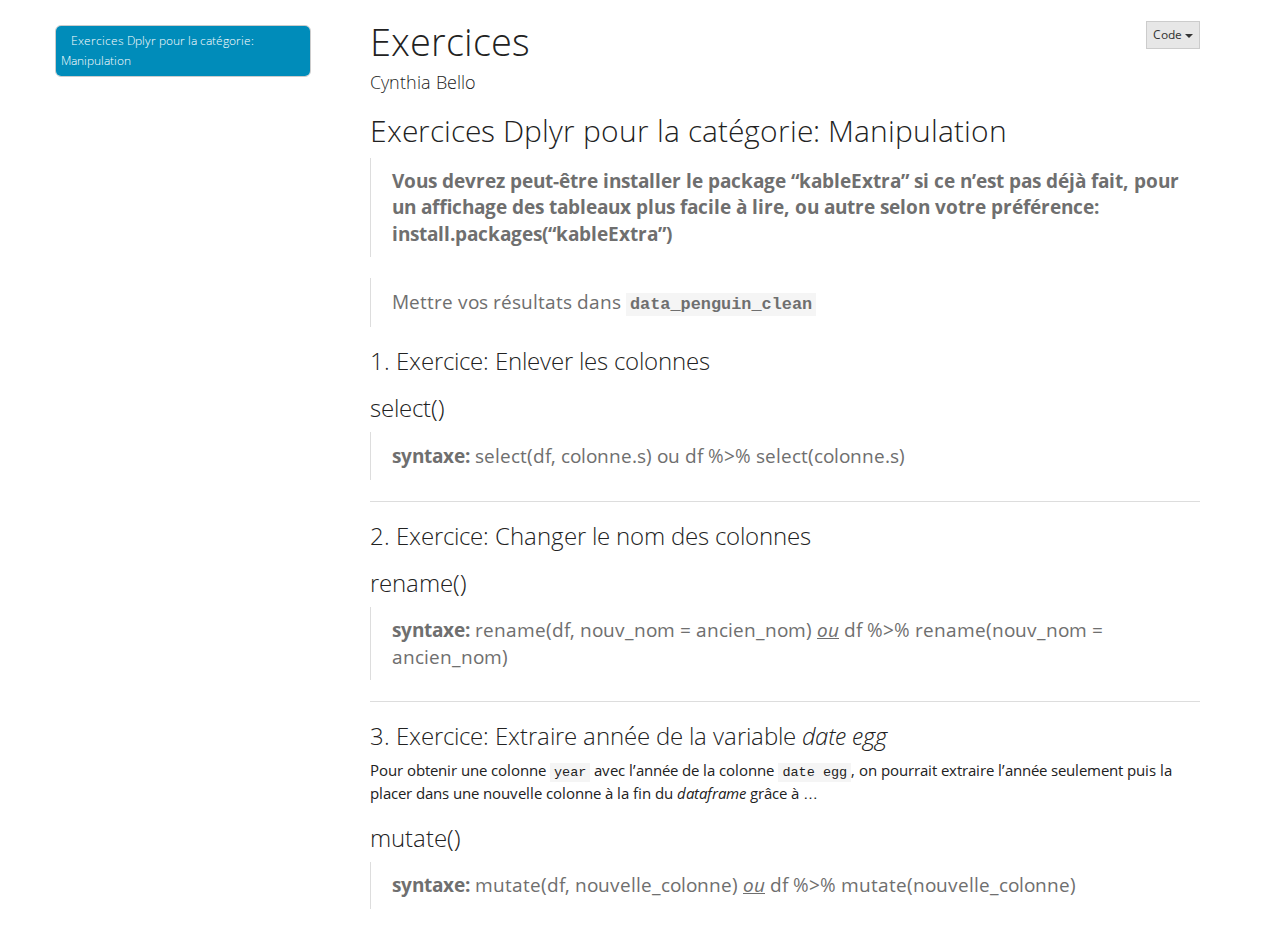
==== commit cfaac52d: "finish presentation" ====
--- a/exercices.html
+++ b/exercices.html
@@ -12,12 +12,12 @@
 <meta name="author" content="Cynthia Bello" />
 
 
-<title>exercices</title>
+<title>Exercices</title>
 
 <script src="[data-uri]"></script>
 <script src="[data-uri]"></script>
 <meta name="viewport" content="width=device-width, initial-scale=1" />
-<link href="data:text/css,html%7Bfont%2Dfamily%3Asans%2Dserif%3B%2Dwebkit%2Dtext%2Dsize%2Dadjust%3A100%25%3B%2Dms%2Dtext%2Dsize%2Dadjust%3A100%25%7Dbody%7Bmargin%3A0%7Darticle%2Caside%2Cdetails%2Cfigcaption%2Cfigure%2Cfooter%2Cheader%2Chgroup%2Cmain%2Cmenu%2Cnav%2Csection%2Csummary%7Bdisplay%3Ablock%7Daudio%2Ccanvas%2Cprogress%2Cvideo%7Bdisplay%3Ainline%2Dblock%3Bvertical%2Dalign%3Abaseline%7Daudio%3Anot%28%5Bcontrols%5D%29%7Bdisplay%3Anone%3Bheight%3A0%7D%5Bhidden%5D%2Ctemplate%7Bdisplay%3Anone%7Da%7Bbackground%2Dcolor%3Atransparent%7Da%3Aactive%2Ca%3Ahover%7Boutline%3A0%7Dabbr%5Btitle%5D%7Bborder%2Dbottom%3A1px%20dotted%7Db%2Cstrong%7Bfont%2Dweight%3A700%7Ddfn%7Bfont%2Dstyle%3Aitalic%7Dh1%7Bmargin%3A%2E67em%200%3Bfont%2Dsize%3A2em%7Dmark%7Bcolor%3A%23000%3Bbackground%3A%23ff0%7Dsmall%7Bfont%2Dsize%3A80%25%7Dsub%2Csup%7Bposition%3Arelative%3Bfont%2Dsize%3A75%25%3Bline%2Dheight%3A0%3Bvertical%2Dalign%3Abaseline%7Dsup%7Btop%3A%2D%2E5em%7Dsub%7Bbottom%3A%2D%2E25em%7Dimg%7Bborder%3A0%7Dsvg%3Anot%28%3Aroot%29%7Boverflow%3Ahidden%7Dfigure%7Bmargin%3A1em%2040px%7Dhr%7Bheight%3A0%3B%2Dwebkit%2Dbox%2Dsizing%3Acontent%2Dbox%3B%2Dmoz%2Dbox%2Dsizing%3Acontent%2Dbox%3Bbox%2Dsizing%3Acontent%2Dbox%7Dpre%7Boverflow%3Aauto%7Dcode%2Ckbd%2Cpre%2Csamp%7Bfont%2Dfamily%3Amonospace%2Cmonospace%3Bfont%2Dsize%3A1em%7Dbutton%2Cinput%2Coptgroup%2Cselect%2Ctextarea%7Bmargin%3A0%3Bfont%3Ainherit%3Bcolor%3Ainherit%7Dbutton%7Boverflow%3Avisible%7Dbutton%2Cselect%7Btext%2Dtransform%3Anone%7Dbutton%2Chtml%20input%5Btype%3Dbutton%5D%2Cinput%5Btype%3Dreset%5D%2Cinput%5Btype%3Dsubmit%5D%7B%2Dwebkit%2Dappearance%3Abutton%3Bcursor%3Apointer%7Dbutton%5Bdisabled%5D%2Chtml%20input%5Bdisabled%5D%7Bcursor%3Adefault%7Dbutton%3A%3A%2Dmoz%2Dfocus%2Dinner%2Cinput%3A%3A%2Dmoz%2Dfocus%2Dinner%7Bpadding%3A0%3Bborder%3A0%7Dinput%7Bline%2Dheight%3Anormal%7Dinput%5Btype%3Dcheckbox%5D%2Cinput%5Btype%3Dradio%5D%7B%2Dwebkit%2Dbox%2Dsizing%3Aborder%2Dbox%3B%2Dmoz%2Dbox%2Dsizing%3Aborder%2Dbox%3Bbox%2Dsizing%3Aborder%2Dbox%3Bpadding%3A0%7Dinput%5Btype%3Dnumber%5D%3A%3A%2Dwebkit%2Dinner%2Dspin%2Dbutton%2Cinput%5Btype%3Dnumber%5D%3A%3A%2Dwebkit%2Douter%2Dspin%2Dbutton%7Bheight%3Aauto%7Dinput%5Btype%3Dsearch%5D%7B%2Dwebkit%2Dbox%2Dsizing%3Acontent%2Dbox%3B%2Dmoz%2Dbox%2Dsizing%3Acontent%2Dbox%3Bbox%2Dsizing%3Acontent%2Dbox%3B%2Dwebkit%2Dappearance%3Atextfield%7Dinput%5Btype%3Dsearch%5D%3A%3A%2Dwebkit%2Dsearch%2Dcancel%2Dbutton%2Cinput%5Btype%3Dsearch%5D%3A%3A%2Dwebkit%2Dsearch%2Ddecoration%7B%2Dwebkit%2Dappearance%3Anone%7Dfieldset%7Bpadding%3A%2E35em%20%2E625em%20%2E75em%3Bmargin%3A0%202px%3Bborder%3A1px%20solid%20silver%7Dlegend%7Bpadding%3A0%3Bborder%3A0%7Dtextarea%7Boverflow%3Aauto%7Doptgroup%7Bfont%2Dweight%3A700%7Dtable%7Bborder%2Dspacing%3A0%3Bborder%2Dcollapse%3Acollapse%7Dtd%2Cth%7Bpadding%3A0%7D%40media%20print%7B%2A%2C%3Aafter%2C%3Abefore%7Bcolor%3A%23000%21important%3Btext%2Dshadow%3Anone%21important%3Bbackground%3A0%200%21important%3B%2Dwebkit%2Dbox%2Dshadow%3Anone%21important%3Bbox%2Dshadow%3Anone%21important%7Da%2Ca%3Avisited%7Btext%2Ddecoration%3Aunderline%7Da%5Bhref%5D%3Aafter%7Bcontent%3A%22%20%28%22%20attr%28href%29%20%22%29%22%7Dabbr%5Btitle%5D%3Aafter%7Bcontent%3A%22%20%28%22%20attr%28title%29%20%22%29%22%7Da%5Bhref%5E%3D%22javascript%3A%22%5D%3Aafter%2Ca%5Bhref%5E%3D%22%23%22%5D%3Aafter%7Bcontent%3A%22%22%7Dblockquote%2Cpre%7Bborder%3A1px%20solid%20%23999%3Bpage%2Dbreak%2Dinside%3Aavoid%7Dthead%7Bdisplay%3Atable%2Dheader%2Dgroup%7Dimg%2Ctr%7Bpage%2Dbreak%2Dinside%3Aavoid%7Dimg%7Bmax%2Dwidth%3A100%25%21important%7Dh2%2Ch3%2Cp%7Borphans%3A3%3Bwidows%3A3%7Dh2%2Ch3%7Bpage%2Dbreak%2Dafter%3Aavoid%7D%2Enavbar%7Bdisplay%3Anone%7D%2Ebtn%3E%2Ecaret%2C%2Edropup%3E%2Ebtn%3E%2Ecaret%7Bborder%2Dtop%2Dcolor%3A%23000%21important%7D%2Elabel%7Bborder%3A1px%20solid%20%23000%7D%2Etable%7Bborder%2Dcollapse%3Acollapse%21important%7D%2Etable%20td%2C%2Etable%20th%7Bbackground%2Dcolor%3A%23fff%21important%7D%2Etable%2Dbordered%20td%2C%2Etable%2Dbordered%20th%7Bborder%3A1px%20solid%20%23ddd%21important%7D%7D%40font%2Dface%7Bfont%2Dfamily%3A%27Glyphicons%20Halflings%27%3Bsrc%3Aurl%28data%3Aapplication%2Fvnd%2Ems%2Dfontobject%3Bbase64%2Cn04AAEFNAAACAAIABAAAAAAABQAAAAAAAAABAJABAAAEAExQAAAAAAAAAAIAAAAAAAAAAAEAAAAAAAAAJxJ%[base64]%2FSEdmjKHUbyow8ATBE40IvWA3vTu8LiABDQ%2BpexwUMcm1SMnNryctQSiI1K5ZnbOlXKmnVV5YvRe6RnNMFNCOs1KNVpn6yZhCJkRtVRNzEufeIq7HgSrcx4S8h%2Fv4vnrrKc6oCNxmSk2uKlZQHBii6iKFoH0746ThvkO1kJHlxjrkxs%2BLWORaDQBEtiYJIR5IB9Bi1UyL4Rmr0BNigNkMzlKQmnofBHviqVzUxwdMb3NdCn69hy%2BpRYVKGVS%2F1tnsqv4LL7wCCPZZAZPT4aCShHjHJVNuXbmMrY5LeQaGnvAkXlVrJgKRAUdFjrWEah9XebPeQMj7KS7DIBAFt8ycgC5PLGUOHSE3ErGZCiViNLL5ZARfywnCoZaKQCu6NuFX42AEeKtKUGnr%2FCm2Cy8tpFhBPMW5Fxi4Qm4TkDWh4IWFDClhU2hRWosUWqcKLlgyXB%2BlSHaWaHiWlBAR8SeSgSPCQxdVQgzUixWKSTrIQEbU94viDctkvX%2BVSjJuUmV8L4CXShI11esnp0pjWNZIyxKHS4wVQ2ime1P4RnhvGw0aDN1OLAXGERsB7buFpFGGBAre4QEQR0HOIO5oYH305G%2BKspT%2FFupEGGafCCwxSe6ZUa%2B073rXHnNdVXE6eWvibUS27XtRzkH838mYLMBmYysZTM0EM3A1fbpCBYFccN1B%2FEnCYu%2FTgCGmr7bMh8GfYL%2BBfcLvB0gRagC09w9elfldaIy%2FhNCBLRgBgtCC7jAF63wLSMAfbfAlEggYU0bUA7ACCJmTDpEmJtI78w4%2FBO7dN7JR7J7ZvbYaUbaILSQsRBiF3HGk5fEg6p9unwLvn98r%2BvnsV%2B372uf1xBLq4qU%2F45fTuqaAP%2BpssmCCCTF0mhEow8ZXZOS8D7Q85JsxZ%2BAzok7B7O%2Ff6J8AzYBySZQB%2FQHYUSA%2BEeQhEWiS6AIQzgcsDiER4MjgMBAWDV4AgQ3g1eBgIdweCQmCjJEMkJ%2BPKRWyFHHmg1Wi%2F6xzUgA0LREoKJChwnQa9B%2B5RQZRB3IlBlkAnxyQNaANwHMowzlYSMCBgnbpzvqpl0iTJNCQidDI9ZrSYNIRBhHtUa5YHMHxyGEik9hDE0AKj72AbTCaxtHPUaKZdAZSnQTyjGqGLsmBStCejApUhg4uBMU6mATujEl%2BKdDPbI6Ag4vLr%2BhjY6lbjBeoLKnZl0UZgRX8gTySOeynZVz1wOq7e1hFGYIq%2BMhrGxDLak0PrwYzSXtcuyhXEhwOYofiW%2BEcI%2Fjw8P6IY6ed%2BetAbuqKp5QIapT77LnAe505lMuqL79a0ut4rWexzFttsOsLDy7zvtQzcq3U1qabe7tB0wHWVXji%2BzDbo8x8HyIRUbXnwUcklFv51fvTymiV%2BMXLSmGH9d9%2BaXpD5X6lao41anWGig7IwIdnoBY2ht%2FpO9mClLo4NdXHAsefqWUKlXJkbqPOFhMoR4aiA1BXqhRNbB2Xwi%2B7u%2FjpAoOpKJ0UX24EsrzMfHXViakCNcKjBxuQX8BO0ZqjJ3xXzf%2B61t2VXOSgJ8xu65QKgtN6FibPmPYsXbJRHHqbgATcSZxBqGiDiU4NNNsYBsKD0MIP%2FOfKnlk%2FLkaid%[base64]%2FgFtuW0wR4cgd%2BZKesSV7QkNE2kw6AV4hoIuC02LGmTomyf8PiO6CZzOTLTPQ%2BHW06H%2Btx%2BbQ8LmDYg1pTFrp2oJXgkZTyeRJZM0C8aE2LpFrNVDuhARsN543%2FFV6klQ6Tv1OoZGXLv0igKrl%2FCmJxRmX7JJbJ998VSIPQRyDBICzl4JJlYHbdql30NvYcOuZ7a10uWRrgoieOdgIm4rlq6vNOQBuqESLbXG5lzdJGHw2m0sDYmODXbYGTfSTGRKpssTO95fothJCjUGQgEL4yKoGAF%2F0SrpUDNn8CBgBcSDQByAeNkCXp4S4Ro2Xh4OeaGRgR66PVOsU8bc6TR5%[base64]%2F1SgRCJ1dk4UdBT7OoyuNgLs0oCd8RnrEIb6QdMxT2QjD4zMrJkfgx5aDMcA4orsTtKCqWb%2FVeyceqa5OGSmB28YwH4rFbkQaLoUN8OQQYnD3w2eXpI4ScQfbCUZiJ4yMOIKLyyTc7BQ4uXUw6Ee6%2FxM%2B4Y67ngNBknxIPwuppgIhFcwJyr6EIj%2BLzNj%2FmfR2vhhRlx0BILZoAYruF0caWQ7YxO66UmeguDREAFHYuC7HJviRgVO6ruJH59h%2FC%2FPkgSle8xNzZJULLWq9JMDTE2fjGE146a1Us6PZDGYle6ldWRqn%2FpdpgHKNGrGIdkRK%2BKPETT9nKT6kLyDI8xd9A1FgWmXWRAIHwZ37WyZHOVyCadJEmMVz0MadMjDrPho%2BEIochkVC2xgGiwwsQ6DMv2P7UXqT4x7CdcYGId2BJQQa85EQKmCmwcRejQ9Bm4oATENFPkxPXILHpMPUyWTI5rjNOsIlmEeMbcOCEqInpXACYQ9DDxmFo9vcmsDblcMtg4tqBerNngkIKaFJmrQAPnq1dEzsMXcwjcHdfdCibcAxxA%2Bq%2Fj9m3LM%2FO7WJka4tSidVCjsvo2lQ%2F2ewyoYyXwAYyr2PlRoR5MpgVmSUIrM3PQxXPbgjBOaDQFIyFMJvx3Pc5RSYj12ySVF9fwFPQu2e2KWVoL9q3Ayv3IzpGHUdvdPdrNUdicjsTQ2ISy7QU3DrEytIjvbzJnAkmANXjAFERA0MUoPF3%2F5KFmW14bBNOhwircYgMqoDpUMcDtCmBE82QM2YtdjVLB4kBuKho%2FbcwQdeboqfQartuU3CsCf%2BcXkgYAqp%2F0Ee3RorAZt0AvvOCSI4JICIlGlsV0bsSid%2FNIEALAAzb6HAgyWHBps6xAOwkJIGcB82CxRQq4sJf3FzA70A%2BTRqcqjEMETCoez3mkPcpnoALs0ugJY8kQwrC%[base64]%2FWDHA60cYFaI%2FPjpzquUqdaYGcIq%2BmLez3WLFFCtNBN2QJcrlcoELgiPku5R5dSlJFaCEqEZle1AQzAKC%2B1SotMcBNyQUFuRHRF6OlimSBgjZeTBCwLyc6A%2BP%2FoFRchXTz5ADknYJHxzrJ5pGuIKRQISU6WyKTBBjD8WozmVYWIsto1AS5rxzKlvJu4E%2FvwOiKxRtCWsDM%2BeTHUrmwrCK5BIfMzGkD%2B0Fk5LzBs0jMYXktNDblB06LMNJ09U8pzSLmo14MS0OMjcdrZ31pyQqxJJpRImlSvfYAK8inkYU52QY2FPEVsjoWewpwhRp5yAuNpkqhdb7ku9Seefl2D0B8SMTFD90xi4CSOwwZy9IKkpMtI3FmFUg3%2FkFutpQGNc3pCR7gvC4sgwbupDu3DyEN%2BW6YGLNM21jpB49irxy9BSlHrVDlnihGKHwPrbVFtc%2Bh1rVQKZduxIyojccZIIcOCmhEnC7UkY68WXKQgLi2JCDQkQWJRQuk60hZp0D3rtCTINSeY9Ej2kIKYfGxwOs4j9qMM7fYZiipzgcf7TamnehqdhsiMiCawXnz4xAbyCkLAx5EGbo3Ax1u3dUIKnTxIaxwQTHehPl3V491H0%2BbC5zgpGz7Io%2BmjdhKlPJ01EeMpM7UsRJMi1nGjmJg35i6bQBAAxjO%2FENJubU2mg3ONySEoWklCwdABETcs7ck3jgiuU9pcKKpbgn%2B3YlzV1FzIkB6pmEDOSSyDfPPlQskznctFji0kpgZjW5RZe6x9kYT4KJcXg0bNiCyif%2BpZACCyRMmYsfiKmN9tSO65F0R2OO6ytlEhY5Sj6uRKfFxw0ijJaAx%2Fk3QgnAFSq27%2F2i4GEBA%2BUvTJKK%2F9eISNvG46Em5RZfjTYLdeD8kdXHyrwId%2FDQZUaMCY4gGbke2C8vfjgV%2FY9kkRQOJIn%2FxM9INZSpiBnqX0Q9GlQPpPKAyO5y%2BW5NMPSRdBCUlmuxl40ZfMCnf2Cp044uI9WLFtCi4YVxKjuRCOBWIb4XbIsGdbo4qtMQnNOQz4XDSui7W%2FN6l54qOynCqD3DpWQ%2BmpD7C40D8BZEWGJX3tlAaZBMj1yjvDYKwCJBa201u6nBKE5UE%2B7QSEhCwrXfbRZylAaAkplhBWX50dumrElePyNMRYUrC99UmcSSNgImhFhDI4BXjMtiqkgizUGCrZ8iwFxU6fQ8GEHCFdLewwxYWxgScAYMdMLmcZR6b7rZl95eQVDGVoUKcRMM1ixXQtXNkBETZkVVPg8LoSrdetHzkuM7DjZRHP02tCxA1fmkXKF3VzfN1pc1cv%2F8lbTIkkYpqKM9VOhp65ktYk%2BQ46myFWBapDfyWUCnsnI00QTBQmuFjMZTcd0V2NQ768Fhpby04k2IzNR1wKabuGJqYWwSly6ocMFGTeeI%2BejsWDYgEvr66QgqdcIbFYDNgsm0x9UHY6SCd5%2B7tpsLpKdvhahIDyYmEJQCqMqtCF6UlrE5GXRmbu%[base64]%2FiOmsLtHSWNUWEGk9hScMPShasUA1AcHOtRZlqMeQ0OzYS9vQvYUjOLrzP07BUAFikcJNMi7gIxEw4pL1G54TcmmmoAQ5s7TGWErJZ2Io4yQ0ljRYhL8H5e62oDtLF8aDpnIvZ5R3GWJyAugdiiJW9hQAVTsnCBHhwu7rkBlBX6r3b7ejEY0k5GGeyKv66v%2B6dg7mcJTrWHbtMywbedYqCQ0FPwoytmSWsL8WTtChZCKKzEF7vP6De4x2BJkkniMgSdWhbeBSLtJZR9CTHetK1xb34AYIJ37OegYIoPVbXgJ%2FqDQK%2BbfCtxQRVKQu77WzOoM6SGL7MaZwCGJVk46aImai9fmam%2BWpHG%2B0BtQPWUgZ7RIAlPq6lkECUhZQ2gqWkMYKcYMYaIc4gYCDFHYa2d1nzp3%2BJ1eCBay8IYZ0wQRKGAqvCuZ%2FUgbQPyllosq%2BXtfKIZOzmeJqRazpmmoP%2F76YfkjzV2NlXTDSBYB04SVlNQsFTbGPk1t%2FI4Jktu0XSgifO2ozFOiwd%2F0SssJDn0dn4xqk4GDTTKX73%2FwQyBLdqgJ%2BWx6AQaba3BA9CKEzjtQYIfAsiYamapq80LAamYjinlKXUkxdpIDk0puXUEYzSalfRibAeDAKpNiqQ0FTwoxuGYzRnisyTotdVTclis1LHRQCy%2FqqL8oUaQzWRxilq5Mi0IJGtMY02cGLD69vGjkj3p6pGePKI8bkBv5evq8SjjyU04vJR2cQXQwSJyoinDsUJHCQ50jrFTT7yRdbdYQMB3MYCb6uBzJ9ewhXYPAIZSXfeEQBZZ3GPN3Nbhh%2FwkvAJLXnQMdi5NYYZ5GHE400GS5rXkOZSQsdZgIbzRnF9ueLnsfQ47wHAsirITnTlkCcuWWIUhJSbpM3wWhXNHvt2xUsKKMpdBSbJnBMcihkoDqAd1Zml%2FR4yrzow1Q2A5G%2Bkzo%2FRhRxQS2lCSDRV8LlYLBOOoo1bF4jwJAwKMK1tWLHlu9i0j4Ig8qVm6wE1DxXwAwQwsaBWUg2pOOol2dHxyt6npwJEdLDDVYyRc2D0HbcbLUJQj8gPevQBUBOUHXPrsAPBERICpnYESeu2OHotpXQxRGlCCtLdIsu23MhZVEoJg8Qumj%2FUMMc34IBqTKLDTp76WzL%2FdMjCxK7MjhiGjeYAC%2Fkj%2FjY%2FRde7hpSM1xChrog6yZ7OWTuD56xBJnGFE%2BpT2ElSyCnJcwVzCjkqeNLfMEJqKW0G7OFIp0G%2B9mh50I9o8k1tpCY0xYqFNIALgIfc2me4n1bmJnRZ89oepgLPT0NTMLNZsvSCZAc3TXaNB07vail36%2FdBySis4m9%2FDR8izaLJW6bWCkVgm5T%2Bius3ZXq4xI%2BGnbveLbdRwF2mNtsrE0JjYc1AXknCOrLSu7Te%2Fr4dPYMCl5qtiHNTn%2BTPbh1jCBHH%2BdMJNhwNgs3nT%2BOhQoQ0vYif56BMG6WowAcHR3DjQolxLzyVekHj00PBAaW7IIAF1EF%2BuRIWyXjQMAs2chdpaKPNaB%2BkSezYt0%2BCA04sOg5vx8Fr7Ofa9sUv87h7SLAUFSzbetCCZ9pmyLt6l6%2FTzoA1%2FZBG9bIUVHLAbi%2FkdBFgYGyGwRQGBpkqCEg2ah9UD6EedEcEL3j4y0BQQCiExEnocA3SZboh%2Bepgd3YsOkHskZwPuQ5OoyA0fTA5AXrHcUOQF%2BzkJHIA7PwCDk1gGVmGUZSSoPhNf%2BTklauz98QofOlCIQ%2FtCD4dosHYPqtPCXB3agggQQIqQJsSkB%2Bqn0rkQ1toJjON%2FOtCIB9RYv3PqRA4C4U68ZMlZn6BdgEvi2ziU%2BTQ6NIw3ej%2BAtDwMGEZk7e2IjxUWKdAxyaw9OCwSmeADTPPleyk6UhGDNXQb%2B%2BW6Uk4q6F7%2Frg6WVTo82IoCxSIsFDrav4EPHphD3u4hR53WKVvYZUwNCCeM4PMBWzK%2BEfIthZOkuAwPo5C5jgoZgn6dUdvx5rIDmd58cXXdKNfw3l%2BwM2UjgrDJeQHhbD7HW2QDoZMCujgIUkk5Fg8VCsdyjOtnGRx8wgKRPZN5dR0zPUyfGZFVihbFRniXZFOZGKPnEQzU3AnD1KfR6weHW2XS6KbPJxUkOTZsAB9vTVp3Le1F8q5l%2BDMcLiIq78jxAImD2pGFw0VHfRatScGlK6SMu8leTmhUSMy8Uhdd6xBiH3Gdman4tjQGLboJfqz6fL2WKHTmrfsKZRYX6BTDjDldKMosaSTLdQS7oDisJNqAUhw1PfTlnacCO8vl8706Km1FROgLDmudzxg%2BEWTiArtHgLsRrAXYWdB0NmToNCJdKm0KWycZQqb%2BMw76Qy29iQ5up%2FX7oyw8QZ75kP5F6iJAJz6KCmqxz8fEa%2FxnsMYcIO%2FvEkGRuMckhr4rIeLrKaXnmIzlNLxbFspOphkcnJdnz%2FChp%2FVlpj2P7jJQmQRwGnltkTV5dbF9fE3%2FfxoSqTROgq9wFUlbuYzYcasE0ouzBo%2BdDCDzxKAfhbAZYxQiHrLzV2iVexnDX%2FQnT1fsT%2Fxuhu1ui5qIytgbGmRoQkeQooO8eJNNZsf0iALur8QxZFH0nCMnjerYQqG1pIfjyVZWxhVRznmmfLG00BcBWJE6hzQWRyFknuJnXuk8A5FRDCulwrWASSNoBtR%2BCtGdkPwYN2o7DOw%2FVGlCZPusRBFXODQdUM5zeHDIVuAJBLqbO%2Ff9Qua%2BpDqEPk230Sob9lEZ8BHiCorjVghuI0lI4JDgHGRDD%2FprQ84B1pVGkIpVUAHCG%2Biz3Bn3qm2AVrYcYWhock4jso5%2BJ7HfHVj4WMIQdGctq3psBCVVzupQOEioBGA2Bk%2BUILT7%2BVoX5mdxxA5fS42gISQVi%2FHTzrgMxu0fY6hE1ocUwwbsbWcezrY2n6S8%2F6cxXkOH4prpmPuFoikTzY7T85C4T2XYlbxLglSv2uLCgFv8Quk%2FwdesUdWPeHYIH0R729JIisN9Apdd4eB10aqwXrPt%2BSu9mA8k8n1sjMwnfsfF2j3jMUzXepSHmZ%2FBfqXvzgUNQQWOXO8YEuFBh4QTYCkOAPxywpYu1VxiDyJmKVcmJPGWk%2Fgc3Pov02StyYDahwmzw3E1gYC9wkupyWfDqDSUMpCTH5e5N8B%2F%2FlHiMuIkTNw4USHrJU67bjXGqNav6PBuQSoqTxc8avHoGmvqNtXzIaoyMIQIiiUHIM64cXieouplhNYln7qgc4wBVAYR104kO%2BCvKqsg4yIUlFNThVUAKZxZt1XA34h3TCUUiXVkZ0w8Hh2R0Z5L0b4LZvPd%2Fp1gi%2F07h8qfwHrByuSxglc9cI4QIg2oqvC%2Fqm0i7tjPLTgDhoWTAKDO2ONW5oe%2B%2FeKB9vZB8K6C25yCZ9RFVMnb6NRdRjyVK57CHHSkJBfnM2%2Fj4ODUwRkqrtBBCrDsDpt8jhZdXoy%2F1BCqw3sSGhgGGy0a5Jw6BP%2FTExoCmNFYjZl248A0osgPyGEmRA%2BfAsqPVaNAfytu0vuQJ7rk3J4kTDTR2AlCHJ5cls26opZM4w3jMULh2YXKpcqGBtuleAlOZnaZGbD6DHzMd6i2oFeJ8z9XYmalg1Szd%2FocZDc1C7Y6vcALJz2lYnTXiWEr2wawtoR4g3jvWUU2Ngjd1cewtFzEvM1NiHZPeLlIXFbBPawxNgMwwAlyNSuGF3zizVeOoC9bag1qRAQKQE%2FEZBWC2J8mnXAN2aTBboZ7HewnObE8CwROudZHmUM5oZ%2FUgd%2FJZQK8lvAm43uDRAbyW8gZ%2BZGq0EVerVGUKUSm%2FIdn8AQHdR4m7bue88WBwft9mSCeMOt1ncBwziOmJYI2ZR7ewNMPiCugmSsE4EyQ%2BQATJG6qORMGd4snEzc6B4shPIo4G1T7PgSm8PY5eUkPdF8JZ0VBtadbHXoJgnEhZQaODPj2gpODKJY5Yp4DOsLBFxWbvXN755KWylJm%2BoOd4zEL9Hpubuy2gyyfxh8oEfFutnYWdfB8PdESLWYvSqbElP9qo3u6KTmkhoacDauMNNjj0oy40DFV7Ql0aZj77xfGl7TJNHnIwgqOkenruYYNo6h724%2BzUQ7%2BvkCpZB%2BpGA562hYQiDxHVWOq0oDQl%2FQsoiY%2BcuI7iWq%2FZIBtHcXJ7kks%2Bh2fCNUPA82BzjnqktNts%2BRLdk1VSu%2BtqEn7QZCCsvEqk6FkfiOYkrsw092J8jsfIuEKypNjLxrKA9kiA19mxBD2suxQKCzwXGws7kEJvlhUiV9tArLIdZW0IORcxEzdzKmjtFhsjKy%2F44XYXdI5noQoRcvjZ1RMPACRqYg2V1%2BOwOepcOknRLLFdYgTkT5UApt%2FJhLM3jeFYprZV%2BZow2g8fP%2BU68hkKFWJj2yBbKqsrp25xkZX1DAjUw52IMYWaOhab8Kp05VrdNftqwRrymWF4OQSjbdfzmRZirK8FMJELEgER2PHjEAN9pGfLhCUiTJFbd5LBkOBMaxLr%2FA1SY9dXFz4RjzoU9ExfJCmx%2FI9FKEGT3n2cmzl2X42L3Jh%2BAbQq6sA%2BSs1kitoa4TAYgKHaoybHUDJ51oETdeI%2F9ThSmjWGkyLi5QAGWhL0BG1UsTyRGRJOldKBrYJeB8ljLJHfATWTEQBXBDnQexOHTB%2BUn44zExFE4vLytcu5NwpWrUxO%2F0ZICUGM7hGABXym0V6ZvDST0E370St9MIWQOTWngeoQHUTdCJUP04spMBMS8LSker9cReVQkULFDIZDFPrhTzBl6sed9wcZQTbL%2BBDqMyaN3RJPh%2Fanbx%2BIv%2BqgQdAa3M9Z5JmvYlh4qop%2BHo1F1W5gbOE9YKLgAnWytXElU4G8GtW47lhgFE6gaSs%2Bgs37sFvi0PPVvA5dnCBgILTwoKd%2F%2BDoL9F6inlM7H4rOTzD79KJgKlZO%2FZgt22UsKhrAaXU5ZcLrAglTVKJEmNJvORGN1vqrcfSMizfpsgbIe9zno%2BgBoKVXgIL%2FVI8dB1O5o%2FR3Suez%2FgD7M781ShjKpIIORM%2FnxG%2BjjhhgPwsn2IoXsPGPqYHXA63zJ07M2GPEykQwJBYLK808qYxuIew4frk52nhCsnCYmXiR6CuapvE1IwRB4%2FQftDbEn%2BAucIr1oxrLabRj9q4ae0%2BfXkHnteAJwXRbVkR0mctVSwEbqhJiMSZUp9DNbEDMmjX22m3ABpkrPQQTP3S1sib5pD2VRKRd%2BeNAjLYyT0hGrdjWJZy24OYXRoWQAIhGBZRxuBFMjjZQhpgrWo8SiFYbojcHO8V5DyscJpLTHyx9Fimassyo5U6WNtquUMYgccaHY5amgR3PQzq3ToNM5ABnoB9kuxsebqmYZm0R9qxJbFXCQ1UPyFIbxoUraTJFDpCk0Wk9GaYJKz%2F6oHwEP0Q14lMtlddQsOAU9zlYdMVHiT7RQP3XCmWYDcHCGbVRHGnHuwzScA0BaSBOGkz3lM8CArjrBsyEoV6Ys4qgDK3ykQQPZ3hCRGNXQTNNXbEb6tDiTDLKOyMzRhCFT%2BmAUmiYbV3YQVqFVp9dorv%2BTsLeCykS2b5yyu8AV7IS9cxcL8z4Kfwp%2BxJyYLv1OsxQCZwTB4a8BZ%2F5EdxTBJthApqyfd9u3ifr%2FWILTqq5VqgwMT9SOxbSGWLQJUUWCVi4k9tho9nEsbUh7U6NUsLmkYFXOhZ0kmamaJLRNJzSj%2Fqn4Mso6zb6iLLBXoaZ6AqeWCjHQm2lztnejYYM2eubnpBdKVLORZhudH3JF1waBJKA9%2BW8EhMj3Kzf0L4vi4k6RoHh3Z5YgmSZmk6ns4fjScjAoL8GoOECgqgYEBYUGFVO4FUv4%2FYtowhEmTs0vrvlD%2FCrisnoBNDAcUi%2FteY7OctFlmARQzjOItrrlKuPO6E2Ox93L4O%2F4DcgV%2FdZ7qR3VBwVQxP1GCieA4RIpweYJ5FoYrHxqRBdJjnqbsikA2Ictbb8vE1GYIo9dacK0REgDX4smy6GAkxlH1yCGGsk%2BtgiDhNKuKu3yNrMdxafmKTF632F8Vx4BNK57GvlFisrkjN9WDAtjsWA0ENT2e2nETUb%2Fn7qwhvGnrHuf5bX6Vh%2Fn3xffU3PeHdR%2BFA92i6ufT3AlyAREoNDh6chiMWTvjKjHDeRhOa9YkOQRq1vQXEMppAQVwHCuIcV2g5rBn6GmZZpTR7vnSD6ZmhdSl176gqKTXu5E%2BYbfL0adwNtHP7dT7t7b46DVZIkzaRJOM%2BS6KcrzYVg%2BT3wSRFRQashjfU18NutrKa%2F7PXbtuJvpIjbgPeqd%2BpjmRw6YKpnANFSQcpzTZgpSNJ6J7uiagAbir%2F8tNXJ%2FOsOnRh6iuIexxrmkIneAgz8QoLmiaJ8sLQrELVK2yn3wOHp57BAZJhDZjTBzyoRAuuZ4eoxHruY1pSb7qq79cIeAdOwin4GdgMeIMHeG%2BFZWYaiUQQyC5b50zKjYw97dFjAeY2I4Bnl105Iku1y0lMA1ZHolLx19uZnRdILcXKlZGQx%2FGdEqSsMRU1BIrFqRcV1qQOOHyxOLXEGcbRtAEsuAC2V4K3p5mFJ22IDWaEkk9ttf5Izb2LkD1MnrSwztXmmD%2FQi%2FEmVEFBfiKGmftsPwVaIoZanlKndMZsIBOskFYpDOq3QUs9aSbAAtL5Dbokus2G4%2FasthNMK5UQKCOhU97oaOYNGsTah%2BjfCKsZnTRn5TbhFX8ghg8CBYt%2FBjeYYYUrtUZ5jVij%2Fop7V5SsbA4mYTOwZ46hqdpbB6Qvq3AS2HHNkC15pTDIcDNGsMPXaBidXYPHc6PJAkRh29Vx8KcgX46LoUQBhRM%2B3SW6Opll%2FwgxxsPgKJKzr5QCmwkUxNbeg6Wj34SUnEzOemSuvS2OetRCO8Tyy%2BQbSKVJcqkia%2BGvDefFwMOmgnD7h81TUtMn%2BmRpyJJ349HhAnoWFTejhpYTL9G8N2nVg1qkXBeoS9Nw2fB27t7trm7d%2FQK7Cr4uoCeOQ7%2F8JfKT77KiDzLImESHw%2F0wf73QeHu74hxv7uihi4fTX%2BXEwAyQG3264dwv17aJ5N335Vt9sdrAXhPOAv8JFvzqyYXwfx8WYJaef1gMl98JRFyl5Mv5Uo%2FoVH5ww5OzLFsiTPDns7fS6EURSSWd%2F92BxMYQ8sBaH%2Bj%2BwthQPdVgDGpTfi%2BJQIWMD8xKqULliRH01rTeyF8x8q%2FGBEEEBrAJMPf25UQwi0b8tmqRXY7kIvNkzrkvRWLnxoGYEJsz8u4oOyMp8cHyaybb1HdMCaLApUE%2B%2F7xLIZGP6H9xuSEXp1zLIdjk5nBaMuV%2FyTDRRP8Y2ww5RO6d2D94o%2B6ucWIqUAvgHIHXhZsmDhjVLczmZ3ca0Cb3PpKwt2UtHVQ0BgFJsqqTsnzZPlKahRUkEu4qmkJt%2Bkqdae76ViWe3STan69yaF9%2BfESD2lcQshLHWVu4ovItXxO69bqC5p1nZLvI8NdQB9s9UNaJGlQ5mG947ipdDA0eTIw%2FA1zEdjWquIsQXXGIVEH0thC5M%2BW9pZe7IhAVnPJkYCCXN5a32HjN6nsvokEqRS44tGIs7s2LVTvcrHAF%2BRVmI8L4HUYk4x%2B67AxSMJKqCg8zrGOgvK9kNMdDrNiUtSWuHFpC8%2Fp5qIQrEo%2FH%2B1l%2F0cAwQ2nKmpWxKcMIuHY44Y6DlkpO48tRuUGBWT0FyHwSKO72Ud%2BtJUfdaZ4CWNijzZtlRa8%2BCkmO%2FEwHYfPZFU%2FhzjFWH7vnzHRMo%2BaF9u8qHSAiEkA2HjoNQPEwHsDKOt6hOoK3Ce%2F%2B%2F9boMWDa44I6FrQhdgS7OnNaSzwxWKZMcyHi6LN4WC6sSj0qm2PSOGBTvDs%2FGWJS6SwEN%2FULwpb4LQo9fYjUfSXRwZkynUazlSpvX9e%2BG2zor8l%2BYaMxSEomDdLHGcD6YVQPegTaA74H8%2BV4WvJkFUrjMLGLlvSZQWvi8%2FQA7yzQ8GPno%2F%2F5SJHRP%2FOqKObPCo81s%2F%2B6WgLqykYpGAgQZhVDEBPXWgU%2FWzFZjKUhSFInufPRiMAUULC6T11yL45ZrRoB4DzOyJShKXaAJIBS9wzLYIoCEcJKQW8GVCx4fihqJ6mshBUXSw3wWVj3grrHQlGNGhIDNNzsxQ3M%2BGWn6ASobIWC%2BLbYOC6UpahVO13Zs2zOzZC8z7FmA05JhUGyBsF4tsG0drcggIFzgg%2Fkpf3%2BCnAXKiMgIE8Jk%2FMhpkc8DUJEUzDSnWlQFme3d0sHZDrg7LavtsEX3cHwjCYA17pMTfx8Ajw9hHscN67hyo%2BRJQ4458RmPywXykkVcW688oVUrQhahpPRvTWPnuI0B%2BSkQu7dCyvLRyFYlC1LG1gRCIvn3rwQeINzZQC2KXq31FaR9UmVV2QeGVqBHjmE%2BVMd3b1fhCynD0pQNhCG6%2FWCDbKPyE7NRQzL3BzQAJ0g09aUzcQA6mUp9iZFK6Sbp%2FYbHjo%2B%2B7%2FWj8S4YNa%2BZdqAw1hDrKWFXv9%2BzaXpf8ZTDSbiqsxnwN%2FCzK5tPkOr4tRh2kY3Bn9JtalbIOI4b3F7F1vPQMfoDcdxMS8CW9m%2FNCW%2FHILTUVWQIPiD0j1A6bo8vsv6P1hCESl2abrSJWDrq5sSzUpwoxaCU9FtJyYH4QFMxDBpkkBR6kn0LMPO%2B5EJ7Z6bCiRoPedRZ%2FP0SSdii7ZnPAtVwwHUidcdyspwncz5uq6vvm4IEDbJVLUFCn%2FLvIHfooUBTkFO130FC7CmmcrKdgDJcid9mvVzsDSibOoXtIf9k6ABle3PmIxejodc4aob0QKS432srrCMndbfD454q52V01G4q913mC5HOsTzWF4h2No1av1VbcUgWAqyoZl%2B11PoFYnNv2HwAODeNRkHj%2B8SF1fcvVBu6MrehHAZK1Gm69ICcTKizykHgGFx7QdowTVAsYEF2tVc0Z6wLryz2FI1sc5By2znJAAmINndoJiB4sfPdPrTC8RnkW7KRCwxC6YvXg5ahMlQuMpoCSXjOlBy0Kij%2BbsCYPbGp8BdCBiLmLSAkEQRaieWo1SYvZIKJGj9Ur%2FeWHjiB7SOVdqMAVmpBvfRiebsFjger7DC%2B8kRFGtNrTrnnGD2GAJb8rQCWkUPYHhwXsjNBSkE6lGWUj5QNhK0DMNM2l%2BkXRZ0KLZaGsFSIdQz%2FHXDxf3%2FTE30%2BDgBKWGWdxElyLccJfEpjsnszECNoDGZpdwdRgCixeg9L4EPhH%2BRptvRMVRaahu4cySjS3P5wxAUCPkmn%2BrhyASpmiTaiDeggaIxYBmtLZDDhiWIJaBgzfCsAGUF1Q1SFZYyXDt9skCaxJsxK2Ms65dmdp5WAZyxik%2FzbrTQk5KmgxCg%2Ff45L0jywebOWUYFJQAJia7XzCV0x89rpp%2Ff3AVWhSPyTanqmik2SkD8A3Ml4NhIGLAjBXtPShwKYfi2eXtrDuKLk4QlSyTw1ftXgwqA2jUuopDl%2B5tfUWZNwBpEPXghzbBggYCw%2Fdhy0ntds2yeHCDKkF%2FYxQjNIL%2FF%2F37jLPHCKBO9ibwYCmuxImIo0ijV2Wbg3kSN2psoe8IsABv3RNFaF9uMyCtCYtqcD%2BqNOhwMlfARQUdJ2tUX%2BMNJqOwIciWalZsmEjt07tfa8ma4cji9sqz%2BQ9hWfmMoKEbIHPOQORbhQRHIsrTYlnVTNvcq1imqmmPDdVDkJgRcTgB8Sb6epCQVmFZe%2BjGDiNJQLWnfx%2BdrTKYjm0G8yH0ZAGMWzEJhUEQ4Maimgf%2Fbkvo8PLVBsZl152y5S8%2BHRDfZIMCbYZ1WDp4yrdchOJw8k6R%2B%2F2pHmydK4NIK2PHdFPHtoLmHxRDwLFb7eB%2BM4zNZcB9NrAgjVyzLM7xyYSY13ykWfIEEd2n5%2FiYp3ZdrCf7fL%2Ben%2BsIJu2W7E30MrAgZBD1rAAbZHPgeAMtKCg3NpSpYQUDWJu9bT3V7tOKv%2BNRiJc8JAKqqgCA%2FPNRBR7ChpiEulyQApMK1AyqcWnpSOmYh6yLiWkGJ2mklCSPIqN7UypWj3dGi5MvsHQ87MrB4VFgypJaFriaHivwcHIpmyi5LhNqtem4q0n8awM19Qk8BOS0EsqGscuuydYsIGsbT5GHnERUiMpKJl4ON7qjB4fEqlGN%2FhCky89232UQCiaeWpDYCJINXjT6xl4Gc7DxRCtgV0i1ma4RgWLsNtnEBRQFqZggCLiuyEydmFd7WlogpkCw5G1x4ft2psm3KAREwVwr1Gzl6RT7FDAqpVal34ewVm3VH4qn5mjGj%2BbYL1NgfLNeXDwtmYSpwzbruDKpTjOdgiIHDVQSb5%2FzBgSMbHLkxWWgghIh9QTFSDILixVwg0Eg1puooBiHAt7DzwJ7m8i8%2Fi%2BjHvKf0QDnnHVkVTIqMvIQImOrzCJwhSR7qYB5gSwL6aWL9hERHCZc4G2%2BJrpgHNB8eCCmcIWIQ6rSdyPCyftXkDlErUkHafHRlkOIjxGbAktz75bnh50dU7YHk%2BMz7wwstg6RFZb%2BTZuSOx1qqP5C66c0mptQmzIC2dlpte7vZrauAMm%2F7RfBYkGtXWGiaWTtwvAQiq2oD4YixPLXE2khB2FRaNRDTk%2B9sZ6K74Ia9VntCpN4BhJGJMT4Z5c5FhSepRCRWmBXqx%2BwhVZC4me4saDs2iNqXMuCl6iAZflH8fscC1sTsy4PHeC%2BXYuqMBMUun5YezKbRKmEPwuK%2BCLzijPEQgfhahQswBBLfg%[base64]%2BRCMlDDbElcjaROLDoualmUIQ88Kekk3iM4OQrADcxi3rJguS4MOIBIgKgXrjd1WkbCdqxJk%2F4efRIFsavZA7KvvJQqp3Iid5Z0NFc5aiMRzGN3vrpBzaMy4JYde3wr96PjN90AYOIbyp6T4zj8LoE66OGcX1Ef4Z3KoWLAUF4BTg7ug%2FAbkG5UNQXAMkQezujSHeir2uTThgd3gpyzDrbnEdDRH2W7U6PeRvBX1ZFMP5RM%2BZu6UUZZD8hDPHldVWntTCNk7To8IeOW9yn2wx0gmurwqC60AOde4r3ETi5pVMSDK8wxhoGAoEX9NLWHIR33VbrbMveii2jAJlrxwytTHbWNu8Y4N8vCCyZjAX%2FpcsfwXbLze2%2BD%2Bu33OGBoJyAAL3jn3RuEcdp5If8O%2Ba4NKWvxOTyDltG0IWoHhwVGe7dKkCWFT%2B%2Btm%2BhaBCikRUUMrMhYKZJKYoVuv%2FbsJzO8DwfVIInQq3g3BYypiz8baogH3r3GwqCwFtZnz4xMjAVOYnyOi5HWbFA8n0qz1OjSpHWFzpQOpvkNETZBGpxN8ybhtqV%2FDMUxd9uFZmBfKXMCn%2FSqkWJyKPnT6lq%2B4zBZni6fYRByJn6OK%2BOgPBGRAJluwGSk4wxjOOzyce%2FPKODwRlsgrVkdcsEiYrqYdXo0Er2GXi2GQZd0tNJT6c9pK1EEJG1zgDJBoTVuCXGAU8BKTvCO%2FcEQ1Wjk3Zzuy90JX4m3O5IlxVFhYkSUwuQB2up7jhvkm%2BbddRQu5F9s0XftGEJ9JSuSk%2BZachCbdU45fEqbugzTIUokwoAKvpUQF%2FCvLbWW5BNQFqFkJg2f30E%2F48StNe5QwBg8zz3YAJ82FZoXBxXSv4QDooDo79NixyglO9AembuBcx5Re3CwOKTHebOPhkmFC7wNaWtoBhFuV4AkEuJ0J%2B1pT0tLkvFVZaNzfhs%2FKd3%2BA9YsImlO4XK4vpCo%2FelHQi%2F9gkFg07xxnuXLt21unCIpDV%2BbbRxb7FC6nWYTsMFF8%2B1LUg4JFjVt3vqbuhHmDKbgQ4e%2BRGizRiO8ky05LQGMdL2IKLSNar0kNG7lHJMaXr5mLdG3nykgj6vB%2FKVijd1ARWkFEf3yiUw1v%2FWaQivVUpIDdSNrrKbjO5NPnxz6qTTGgYg03HgPhDrCFyYZTi3XQw3HXCva39mpLNFtz8AiEhxAJHpWX13gCTAwgm9YTvMeiqetdNQv6IU0hH0G%2BZManTqDLPjyrOse7WiiwOJCG%[base64]%2F6gQKuihPtiUtlCQVPohUgzfezTg8o1b3n9pNZeco1QucaoXe40Fa5JYhqdTspFmxGtW9h5ezLFZs3j%2FN46f%2BS2rjYNC2JySXrnSAFhvAkz9a5L3pza8eYKHNoPrvBRESpxYPJdKVUxBE39nJ1chrAFpy4MMkf0qKgYALctGg1DQI1kIymyeS2AJNT4X240d3IFQb%2F0jQbaHJ2YRK8A%2Bls6WMhWmpCXYG5jqapGs5%2FeOJErxi2%2F2KWVHiPellTgh%2FfNl%2F2KYPKb7DUcAg%2BmCOPQFCiU9Mq%2FWLcU1xxC8aLePFZZlE%2BPCLzf7ey46INWRw2kcXySR9FDgByXzfxiNKwDFbUSMMhALPFSedyjEVM5442GZ4hTrsAEvZxIieSHGSgkwFh%2FnFNdrrFD4tBH4Il7fW6ur4J8Xaz7RW9jgtuPEXQsYk7gcMs2neu3zJwTyUerHKSh1iTBkj2YJh1SSOZL5pLuQbFFAvyO4k1Hxg2h99MTC6cTUkbONQIAnEfGsGkNFWRbuRyyaEZInM5pij73EA9rPIUfU4XoqQpHT9THZkW%2BoKFLvpyvTBMM69tN1Ydwv1LIEhHsC%2BueVG%2Bw%2BkyCPsvV3erRikcscHjZCkccx6VrBkBRusTDDd8847GA7p2Ucy0y0HdSRN6YIBciYa4vuXcAZbQAuSEmzw%2BH%2FAuOx%2BaH%2BtBL88H57D0MsqyiZxhOEQkF%2F8DR1d2hSPMj%2FsNOa5rxcUnBgH8ictv2J%2Bcb4BA4v3MCShdZ2vtK30vAwkobnEWh7rsSyhmos3WC93Gn9C4nnAd%2FPjMMtQfyDNZsOPd6XcAsnBE%2FmRHtHEyJMzJfZFLE9OvQa0i9kUmToJ0ZxknTgdl%2FXPV8xoh0K7wNHHsnBdvFH3sv52lU7UFteseLG%2FVanIvcwycVA7%2BBE1Ulyb20BvwUWZcMTKhaCcmY3ROpvonVMV4N7yBXTL7IDtHzQ4CCcqF66LjF3xUqgErKzolLyCG6Kb7irP%2FMVTCCwGRxfrPGpMMGvPLgJ881PHMNMIO09T5ig7AzZTX%2F5PLlwnJLDAPfuHynSGhV4tPqR3gJ4kg4c06c%2FF1AcjGytKm2Yb5jwMotF7vro4YDLWlnMIpmPg36NgAZsGA0W1spfLSue4xxat0Gdwd0lqDBOgIaMANykwwDKejt5YaNtJYIkrSgu0KjIg0pznY0SCd1qlC6R19g97UrWDoYJGlrvCE05J%2F5wkjpkre727p5PTRX5FGrSBIfJqhJE%2FIS876PaHFkx9pGTH3oaY3jJRvLX9Iy3Edoar7cFvJqyUlOhAEiOSAyYgVEGkzHdug%2BoRHIEOXAExMiTSKU9A6nmRC8mp8iYhwWdP2U%[base64]%2FBQQp1sWlNolpIu4ekxUTBV7NmxOFKEBmmN%2BnA7pvF78%2FRII5ZHA09OAiE%2F66MF6HQ%2BqVEJCHxwymukkNvzqHEh52dULPbVasfQMgTDyBZzx4007YiKdBuUauQOt27Gmy8ISclPmEUCIcuLbkb1mzQSqIa3iE0PJh7UMYQbkpe%2BhXjTJKdldyt2mVPwywoODGJtBV1lJTgMsuSQBlDMwhEKIfrvsxGQjHPCEfNfMAY2oxvyKcKPUbQySkKG6tj9AQyEW3Q5rpaDJ5Sns9ScLKeizPRbvWYAw4bXkrZdmB7CQopCH8NAmqbuciZChHN8lVGaDbCnmddnqO1PQ4ieMYfcSiBE5zzMz%2BJV%2F4eyzrzTEShvqSGzgWimkNxLvUj86iAwcZuIkqdB0VaIB7wncLRmzHkiUQpPBIXbDDLHBlq7vp9xwuC9AiNkIptAYlG7Biyuk8ILdynuUM1cHWJgeB%2BK3wBP%2FineogxkvBNNQ4AkW0hvpBOQGFfeptF2YTR75MexYDUy7Q%2F9uocGsx41O4IZhViw%2F2FvAEuGO5g2kyXBUijAggWM08bRhXg5ijgMwDJy40QeY%2FcQpUDZiIzmvskQpO5G1zyGZA8WByjIQU4jRoFJt56behxtHUUE%2Fom7Rj2psYXGmq3llVOCgGYKNMo4pzwntITtapDqjvQtqpjaJwjHmDzSVGLxMt12gEXAdLi%2FcaHSM3FPRGRf7dB7YC%2BcD2ho6oL2zGDCkjlf%2FDFoQVl8GS%2F56wur3rdV6ggtzZW60MRB3g%2BU1W8o8cvqIpMkctiGVMzXUFI7FacFLrgtdz4mTEr4aRAaQ2AFQaNeG7GX0yOJgMRYFziXdJf24kg%2FgBQIZMG%2FYcPEllRTVNoDYR6oSJ8wQNLuihfw81UpiKPm714bZX1KYjcXJdfclCUOOpvTxr9AAJevTY4HK%2FG7F3mUc3GOAKqh60zM0v34v%2BELyhJZqhkaMA8UMMOU90f8RKEJFj7EqepBVwsRiLbwMo1J2zrE2UYJnsgIAscDmjPjnzI8a719Wxp757wqmSJBjXowhc46QN4RwKIxqEE6E5218OeK7RfcpGjWG1jD7qND%2B%2FGTk6M56Ig4yMsU6LUW1EWE%2BfIYycVV1thldSlbP6ltdC01y3KUfkobkt2q01YYMmxpKRvh1Z48uNKzP%2FIoRIZ%2FF6buOymSnW8gICitpJjKWBscSb9JJKaWkvEkqinAJ2kowKoqkqZftRqfRQlLtKoqvTRDi2vg%2FRrPD%2Fd3a09J8JhGZlEkOM6znTsoMCsuvTmywxTCDhw5dd0GJOHCMPbsj3QLkTE3MInsZsimDQ3HkvthT7U9VA4s6G07sID0FW4SHJmRGwCl%2BMu4xf0ezqeXD2PtPDnwMPo86sbwDV%2B9PWcgFcARUVYm3hrFQrHcgMElFGbSM2A1zUYA3baWfheJp2AINmTJLuoyYD%2FOwA4a6V0ChBN97E8YtDBerUECv0u0TlxR5yhJCXvJxgyM73Bb6pyq0jTFJDZ4p1Am1SA6sh8nADd1hAcGBMfq4d%2FUfwnmBqe0Jun1n1LzrgKuZMAnxA3NtCN7Klf4BH%2B14B7ibBmgt0TGUafVzI4uKlpF7v8NmgNjg90D6QE3tbx8AjSAC%2BOA1YJvclyPKgT27QpIEgVYpbPYGBsnyCNrGz9XUsCHkW1QAHgL2STZk12QGqmvAB0NFteERkvBIH7INDsNW9KKaAYyDMdBEMzJiWaJHZALqDxQDWRntumSDPcplyFiI1oDpT8wbwe01AHhW6%2BvAUUBoGhY3CT2tgwehdPqU%2F4Q7ZLYvhRl%2FogOvR9O2%2BwkkPKW5vCTjD2fHRYXONCoIl4Jh1bZY0ZE1O94mMGn%2FdFSWBWzQ%2FVYk%2BGezi46RgiDv3EshoTmMSlioUK6MQEN8qeyK6FRninyX8ZPeUWjjbMJChn0n%2FyJvrq5bh5UcCAcBYSafTFg7p0jDgrXo2QWLb3WpSOET%2FHh4oSadBTvyDo10IufLzxiMLAnbZ1vcUmj3w7BQuIXjEZXifwukVxrGa9j%2BDXfpi12m1RbzYLg9J2wFergEwOxFyD0%2FJstNK06ZN2XdZSGWxcJODpQHOq4iKqjqkJUmPu1VczL5xTGUfCgLEYyNBCCbMBFT%2FcUP6pE%2FmujnHsSDeWxMbhrNilS5MyYR0nJyzanWXBeVcEQrRIhQeJA6Xt4f2eQESNeLwmC10WJVHqwx8SSyrtAAjpGjidcj1E2FYN0LObUcFQhafUKTiGmHWRHGsFCB%2BHEXgrzJEB5bp0QiF8ZHh11nFX8AboTD0PS4O1LqF8XBks2MpjsQnwKHF6HgaKCVLJtcr0XjqFMRGfKv8tmmykhLRzu%2BvqQ02%2BKpJBjaLt9ye1Ab%2BBbEBhy4EVdIJDrL2naV0o4wU8YZ2Lq04FG1mWCKC%2BUwkXOoAjneU%2FxHplMQo2cXUlrVNqJYczgYlaOEczVCs%2FOCgkyvLmTmdaBJc1iBLuKwmr6qtRnhowngsDxhzKFAi02tf8bmET8BO27ovJKF1plJwm3b0JpMh38%2BxsrXXg7U74QUM8ZCIMOpXujHntKdaRtsgyEZl5MClMVMMMZkZLNxH9%2Bb8fH6%2Bb8Lev30A9TuEVj9CqAdmwAAHBPbfOBFEATAPZ2CS0OH1Pj%2F0Q7PFUcC8hDrxESWdfgFRm%2B7vvWbkEppHB4T%2F1ApWnlTIqQwjcPl0VgS1yHSmD0OdsCVST8CQVwuiew1Y%2Bg3QGFjNMzwRB2DSsAk26cmA8lp2wIU4p93AUBiUHFGOxOajAqD7Gm6NezNDjYzwLOaSXRBYcWipTSONHjUDXCY4mMI8XoVCR%2FRrs%2FJLKXgEx%2BqkmeDlFOD1%2FyTQNDClRuiUyKYCllfMiQiyFkmuTz2vLsBNyRW%2Bxz%2B5FElFxWB28VjYIGZ0Yd%2B5wIjkcoMaggxswbT0pCmckRAErbRlIlcOGdBo4djTNO8FAgQ%2BlT6vPS60BwTRSUAM3ddkEAZiwtEyArrkiDRnS7LJ%2B2hwbzd2YDQagSgACpsovmjil5wfPuXq3GuH0CyE7FK3M4FgRaFoIkaodORrPx1%2BJpI9psyNYIFuJogZa0%2F1AhOWdlHQxdAgbwacsHqPZo8u%2FngAH2GmaTdhYnBfSDbBfh8CHq6Bx5bttP2%2BRdM%2BMAaYaZ0Y%2FADkbNCZuAyAVQa2OcXOeICmDn9Q%2FeFkDeFQg5MgHEDXq%2FtVjj%2Bjtd26nhaaolWxs1ixSUgOBwrDhRIGOLyOVk2%2FBc0UxvseQCO2pQ2i%2BKrfhu%2FWeBovNb5dJxQtJRUDv2mCwYVpNl2efQM9xQHnK0JwLYt%2FU0Wf%2BphiA4uw8G91slC832pmOTCAoZXohg1fewCZqLBhkOUBofBWpMPsqg7XEXgPfAlDo2U5WXjtFdS87PIqClCK5nW6adCeXPkUiTGx0emOIDQqw1yFYGHEVx20xKjJVYe0O8iLmnQr3FA9nSIQilUKtJ4ZAdcTm7%2BExseJauyqo30hs%2B1qSW211A1SFAOUgDlCGq7eTIcMAeyZkV1SQJ4j%2Fe1Smbq4HcjqgFbLAGLyKxlMDMgZavK5NAYH19Olz3la%2FQCTiVelFnU6O%2FGCvykqS%2FwZJDhKN9gBtSOp%2F1SP5VRgJcoVj%2Bkmf2wBgv4gjrgARBWiURYx8xENV3bEVUAAWWD3dYDKAIWk5opaCFCMR5ZjJExiCAw7gYiSZ2rkyTce4eNMY3lfGn%2B8p6%2BvBckGlKEXnA6Eota69OxDO9oOsJoy28BXOR0UoXNRaJD5ceKdlWMJlOFzDdZNpc05tkMGQtqeNF2lttZqNco1VtwXgRstLSQ6tSPChgqtGV5h2DcDReIQadaNRR6AsAYKL5gSFsCJMgfsaZ7DpKh8mg8Wz8V7H%2BgDnLuMxaWEIUPevIbClgap4dqmVWSrPgVYCzAoZHIa5z2Ocx1D%2FGvDOEqMOKLrMefWIbSWHZ6jbgA8qVBhYNHpx0P%2BjAgN5TB3haSifDcApp6yymEi6Ij%2FGsEpDYUgcHATJUYDUAmC1SCkJ4cuZXSAP2DEpQsGUjQmKJfJOvlC2x%2FpChkOyLW7KEoMYc5FDC4v2FGqSoRWiLsbPCiyg1U5yiHZVm1XLkHMMZL11%2Fyxyw0UnGig3MFdZklN5FI%2FqiT65T%2BjOXOdO7XbgWurOAZR6Cv9uu1cm5LjkXX4xi6mWn5r5NjBS0gTliHhMZI2WNqSiSphEtiCAwnafS11JhseDGHYQ5%2BbqWiAYiAv6Jsf79%2FVUs4cIl%2Bn6%2BWOjcgB%2F2l5TreoAV2717JzZbQIR0W1cl%[base64]%2FPhoawJDrGAP0JYWHgAVUByo%2FbGdiv2T2EMg8gsS14%2FrAdzlOYazFE7w4OzxeKiWdm3nSOnQRRKXSlVo8HEAbBfyJMKqoq%2BSCcTSx5NDtbFwNlh8VhjGGDu7JG5%2FTAGAvniQSSUog0pNzTim8Owc6QTuSKSTXlQqwV3eiEnklS3LeSXYPXGK2VgeZBqNcHG6tZHvA3vTINhV0ELuQdp3t1y9%2BogD8Kk%2FW7QoRN1UWPqM4%2BxdygkFDPLoTaumKReKiLWoPHOfY54m3qPx4c%2B4pgY3MRKKbljG8w4wvz8pxk3AqKsy4GMAkAtmRjRMsCxbb4Q2Ds0Ia9ci8cMT6DmsJG00XaHCIS%2Bo3F8YVVeikw13w%2BOEDaCYYhC0ZE54kA4jpjruBr5STWeqQG6M74HHL6TZ3lXrd99ZX%2B%2B7LhNatQaZosuxEf5yRA15S9gPeHskBIq3Gcw81AGb9%2FO53DYi%2F5CsQ51EmEh8Rkg4vOciClpy4d04eYsfr6fyQkBmtD%2BP8sNh6e%2BXYHJXT%2FlkXxT4KXU5F2sGxYyzfniMMQkb9OjDN2C8tRRgTyL7GwozH14PrEUZc6oz05Emne3Ts5EG7WolDmU8OB1LDG3VrpQxp%2BpT0KYV5dGtknU64JhabdqcVQbGZiAxQAnvN1u70y1AnmvOSPgLI6uB4AuDGhmAu3ATkJSw7OtS%2F2ToPjqkaq62%2F7WFG8advGlRRqxB9diP07JrXowKR9tpRa%2BjGJ91zxNTT1h8I2PcSfoUPtd7NejVoH03EUcqSBuFZPkMZhegHyo2ZAITovmm3zAIdGFWxoNNORiMRShgwdYwFzkPw5PA4a5MIIQpmq%2Bnsp3YMuXt%2FGkXxLx%2FP6%2BZJS0lFyz4MunC3eWSGE8xlCQrKvhKUPXr0hjpAN9ZK4PfEDrPMfMbGNWcHDzjA7ngMxTPnT7GMHar%2BgMQQ3NwHCv4zH4BIMYvzsdiERi6gebRmerTsVwZJTRsL8dkZgxgRxmpbgRcud%2BYlCIRpPwHShlUSwuipZnx9QCsEWziVazdDeKSYU5CF7UVPAhLer3CgJOQXl%2Fzh575R5rsrmRnKAzq4POFdgbYBuEviM4%2BLVC15ssLNFghbTtHWerS1hDt5s4qkLUha%2FqpZXhWh1C6lTQAqCNQnaDjS7UGFBC6wTu8yFnKJnExCnAs3Ok9yj5KpfZESQ4lTy5pTGTnkAUpxI%2ByjEldJfSo4y0QhG4i4IwkRFGcjWY8%2BEzgYYJUK7BXQksLxAww%2FYYWBMhJILB9e8ePEJ4OP7z%2B4%2FwOQDl64iOYDp26DaONPxpKtBxq%2FaTzRGarm3VkPYTLJKx6Z%2FMw2YbBGseJhPMwhhNswrIkyvV2BYzrvZbxLpKwcWJhYmFtVZ%2BlPEq91FzVp1HlQY1bZVLqeNR9SAUn6n0E28k%2FUuGkNpP1DBI5ch%2FEehZfjUQ9aE41NhETExoPT2gGQz0IhWJbEOvTQ4wgcXCHHFBhewYUiFHuhRSAUVmEHeCRQHQkXGFwkAgyzREJCVN7TRnTon36Zw3tPhx4EALwNdwDv%2BJ41YSP4B2CQqz0EFgARZ4ESgBHQgROwAVn9GTI%2BHYexTUevLUeta4%2FDqKrbMVS%2BYqb8hUwYCrlgKtmAq1YCrFgKrd4qpXiqZcKn1oqdWipjYKpWwVPVYqW6xUpVipKqFR3QKjagVEtAqHpxUMTitsnFaJOKx2cVhswq35RVpyiq9lFVNIKnOQVMkgqtYxVNxiqQjFS7GKlSIVIsQqPIhUWwioigFQ%2B%2BKkN8VHr49HDw9Ebo9EDo9DTo9Crg9BDg9%2FWx7gWx7YWwlobYrOGxWPNisAaAHEyALpkAVDIAeWAArsABVXACYuAD5cAF6wAKFQAQqgAbVAAsoAAlQAUaYAfkwAvogBWQACOgAD9AAHSAAKT4GUdMiOvFngBTwCn2AZ7Dv6B6k%2F90B8%2ByRnkV144AIBoAMTQATGgAjNAA4YABgwABZgB%[base64]%2Fn6j0cS%2Ba2gEU8gIHJ%2BBwfgZX4GL%2BBd%2FgW34FZ%2BBS%2FgUH4FN6BTegTvoEv6BJegRnYEF2A79gOvYDl2BdEjCkqkGtwXp0LNToIskOTXzh%2FF062yJ7AAAAEDAWAAABWhJ%2BKPEIJgBFxMVP7w2QJBGHASQnOBKXKFIdUK4igKA9IEaYJg%29%3Bsrc%3Aurl%28data%3Aapplication%2Fvnd%2Ems%2Dfontobject%3Bbase64%2Cn04AAEFNAAACAAIABAAAAAAABQAAAAAAAAABAJABAAAEAExQAAAAAAAAAAIAAAAAAAAAAAEAAAAAAAAAJxJ%[base64]%2FSEdmjKHUbyow8ATBE40IvWA3vTu8LiABDQ%2BpexwUMcm1SMnNryctQSiI1K5ZnbOlXKmnVV5YvRe6RnNMFNCOs1KNVpn6yZhCJkRtVRNzEufeIq7HgSrcx4S8h%2Fv4vnrrKc6oCNxmSk2uKlZQHBii6iKFoH0746ThvkO1kJHlxjrkxs%2BLWORaDQBEtiYJIR5IB9Bi1UyL4Rmr0BNigNkMzlKQmnofBHviqVzUxwdMb3NdCn69hy%2BpRYVKGVS%2F1tnsqv4LL7wCCPZZAZPT4aCShHjHJVNuXbmMrY5LeQaGnvAkXlVrJgKRAUdFjrWEah9XebPeQMj7KS7DIBAFt8ycgC5PLGUOHSE3ErGZCiViNLL5ZARfywnCoZaKQCu6NuFX42AEeKtKUGnr%2FCm2Cy8tpFhBPMW5Fxi4Qm4TkDWh4IWFDClhU2hRWosUWqcKLlgyXB%2BlSHaWaHiWlBAR8SeSgSPCQxdVQgzUixWKSTrIQEbU94viDctkvX%2BVSjJuUmV8L4CXShI11esnp0pjWNZIyxKHS4wVQ2ime1P4RnhvGw0aDN1OLAXGERsB7buFpFGGBAre4QEQR0HOIO5oYH305G%2BKspT%2FFupEGGafCCwxSe6ZUa%2B073rXHnNdVXE6eWvibUS27XtRzkH838mYLMBmYysZTM0EM3A1fbpCBYFccN1B%2FEnCYu%2FTgCGmr7bMh8GfYL%2BBfcLvB0gRagC09w9elfldaIy%2FhNCBLRgBgtCC7jAF63wLSMAfbfAlEggYU0bUA7ACCJmTDpEmJtI78w4%2FBO7dN7JR7J7ZvbYaUbaILSQsRBiF3HGk5fEg6p9unwLvn98r%2BvnsV%2B372uf1xBLq4qU%2F45fTuqaAP%2BpssmCCCTF0mhEow8ZXZOS8D7Q85JsxZ%2BAzok7B7O%2Ff6J8AzYBySZQB%2FQHYUSA%2BEeQhEWiS6AIQzgcsDiER4MjgMBAWDV4AgQ3g1eBgIdweCQmCjJEMkJ%2BPKRWyFHHmg1Wi%2F6xzUgA0LREoKJChwnQa9B%2B5RQZRB3IlBlkAnxyQNaANwHMowzlYSMCBgnbpzvqpl0iTJNCQidDI9ZrSYNIRBhHtUa5YHMHxyGEik9hDE0AKj72AbTCaxtHPUaKZdAZSnQTyjGqGLsmBStCejApUhg4uBMU6mATujEl%2BKdDPbI6Ag4vLr%2BhjY6lbjBeoLKnZl0UZgRX8gTySOeynZVz1wOq7e1hFGYIq%2BMhrGxDLak0PrwYzSXtcuyhXEhwOYofiW%2BEcI%2Fjw8P6IY6ed%2BetAbuqKp5QIapT77LnAe505lMuqL79a0ut4rWexzFttsOsLDy7zvtQzcq3U1qabe7tB0wHWVXji%2BzDbo8x8HyIRUbXnwUcklFv51fvTymiV%2BMXLSmGH9d9%2BaXpD5X6lao41anWGig7IwIdnoBY2ht%2FpO9mClLo4NdXHAsefqWUKlXJkbqPOFhMoR4aiA1BXqhRNbB2Xwi%2B7u%2FjpAoOpKJ0UX24EsrzMfHXViakCNcKjBxuQX8BO0ZqjJ3xXzf%2B61t2VXOSgJ8xu65QKgtN6FibPmPYsXbJRHHqbgATcSZxBqGiDiU4NNNsYBsKD0MIP%2FOfKnlk%2FLkaid%[base64]%2FgFtuW0wR4cgd%2BZKesSV7QkNE2kw6AV4hoIuC02LGmTomyf8PiO6CZzOTLTPQ%2BHW06H%2Btx%2BbQ8LmDYg1pTFrp2oJXgkZTyeRJZM0C8aE2LpFrNVDuhARsN543%2FFV6klQ6Tv1OoZGXLv0igKrl%2FCmJxRmX7JJbJ998VSIPQRyDBICzl4JJlYHbdql30NvYcOuZ7a10uWRrgoieOdgIm4rlq6vNOQBuqESLbXG5lzdJGHw2m0sDYmODXbYGTfSTGRKpssTO95fothJCjUGQgEL4yKoGAF%2F0SrpUDNn8CBgBcSDQByAeNkCXp4S4Ro2Xh4OeaGRgR66PVOsU8bc6TR5%[base64]%2F1SgRCJ1dk4UdBT7OoyuNgLs0oCd8RnrEIb6QdMxT2QjD4zMrJkfgx5aDMcA4orsTtKCqWb%2FVeyceqa5OGSmB28YwH4rFbkQaLoUN8OQQYnD3w2eXpI4ScQfbCUZiJ4yMOIKLyyTc7BQ4uXUw6Ee6%2FxM%2B4Y67ngNBknxIPwuppgIhFcwJyr6EIj%2BLzNj%2FmfR2vhhRlx0BILZoAYruF0caWQ7YxO66UmeguDREAFHYuC7HJviRgVO6ruJH59h%2FC%2FPkgSle8xNzZJULLWq9JMDTE2fjGE146a1Us6PZDGYle6ldWRqn%2FpdpgHKNGrGIdkRK%2BKPETT9nKT6kLyDI8xd9A1FgWmXWRAIHwZ37WyZHOVyCadJEmMVz0MadMjDrPho%2BEIochkVC2xgGiwwsQ6DMv2P7UXqT4x7CdcYGId2BJQQa85EQKmCmwcRejQ9Bm4oATENFPkxPXILHpMPUyWTI5rjNOsIlmEeMbcOCEqInpXACYQ9DDxmFo9vcmsDblcMtg4tqBerNngkIKaFJmrQAPnq1dEzsMXcwjcHdfdCibcAxxA%2Bq%2Fj9m3LM%2FO7WJka4tSidVCjsvo2lQ%2F2ewyoYyXwAYyr2PlRoR5MpgVmSUIrM3PQxXPbgjBOaDQFIyFMJvx3Pc5RSYj12ySVF9fwFPQu2e2KWVoL9q3Ayv3IzpGHUdvdPdrNUdicjsTQ2ISy7QU3DrEytIjvbzJnAkmANXjAFERA0MUoPF3%2F5KFmW14bBNOhwircYgMqoDpUMcDtCmBE82QM2YtdjVLB4kBuKho%2FbcwQdeboqfQartuU3CsCf%2BcXkgYAqp%2F0Ee3RorAZt0AvvOCSI4JICIlGlsV0bsSid%2FNIEALAAzb6HAgyWHBps6xAOwkJIGcB82CxRQq4sJf3FzA70A%2BTRqcqjEMETCoez3mkPcpnoALs0ugJY8kQwrC%[base64]%2FWDHA60cYFaI%2FPjpzquUqdaYGcIq%2BmLez3WLFFCtNBN2QJcrlcoELgiPku5R5dSlJFaCEqEZle1AQzAKC%2B1SotMcBNyQUFuRHRF6OlimSBgjZeTBCwLyc6A%2BP%2FoFRchXTz5ADknYJHxzrJ5pGuIKRQISU6WyKTBBjD8WozmVYWIsto1AS5rxzKlvJu4E%2FvwOiKxRtCWsDM%2BeTHUrmwrCK5BIfMzGkD%2B0Fk5LzBs0jMYXktNDblB06LMNJ09U8pzSLmo14MS0OMjcdrZ31pyQqxJJpRImlSvfYAK8inkYU52QY2FPEVsjoWewpwhRp5yAuNpkqhdb7ku9Seefl2D0B8SMTFD90xi4CSOwwZy9IKkpMtI3FmFUg3%2FkFutpQGNc3pCR7gvC4sgwbupDu3DyEN%2BW6YGLNM21jpB49irxy9BSlHrVDlnihGKHwPrbVFtc%2Bh1rVQKZduxIyojccZIIcOCmhEnC7UkY68WXKQgLi2JCDQkQWJRQuk60hZp0D3rtCTINSeY9Ej2kIKYfGxwOs4j9qMM7fYZiipzgcf7TamnehqdhsiMiCawXnz4xAbyCkLAx5EGbo3Ax1u3dUIKnTxIaxwQTHehPl3V491H0%2BbC5zgpGz7Io%2BmjdhKlPJ01EeMpM7UsRJMi1nGjmJg35i6bQBAAxjO%2FENJubU2mg3ONySEoWklCwdABETcs7ck3jgiuU9pcKKpbgn%2B3YlzV1FzIkB6pmEDOSSyDfPPlQskznctFji0kpgZjW5RZe6x9kYT4KJcXg0bNiCyif%2BpZACCyRMmYsfiKmN9tSO65F0R2OO6ytlEhY5Sj6uRKfFxw0ijJaAx%2Fk3QgnAFSq27%2F2i4GEBA%2BUvTJKK%2F9eISNvG46Em5RZfjTYLdeD8kdXHyrwId%2FDQZUaMCY4gGbke2C8vfjgV%2FY9kkRQOJIn%2FxM9INZSpiBnqX0Q9GlQPpPKAyO5y%2BW5NMPSRdBCUlmuxl40ZfMCnf2Cp044uI9WLFtCi4YVxKjuRCOBWIb4XbIsGdbo4qtMQnNOQz4XDSui7W%2FN6l54qOynCqD3DpWQ%2BmpD7C40D8BZEWGJX3tlAaZBMj1yjvDYKwCJBa201u6nBKE5UE%2B7QSEhCwrXfbRZylAaAkplhBWX50dumrElePyNMRYUrC99UmcSSNgImhFhDI4BXjMtiqkgizUGCrZ8iwFxU6fQ8GEHCFdLewwxYWxgScAYMdMLmcZR6b7rZl95eQVDGVoUKcRMM1ixXQtXNkBETZkVVPg8LoSrdetHzkuM7DjZRHP02tCxA1fmkXKF3VzfN1pc1cv%2F8lbTIkkYpqKM9VOhp65ktYk%2BQ46myFWBapDfyWUCnsnI00QTBQmuFjMZTcd0V2NQ768Fhpby04k2IzNR1wKabuGJqYWwSly6ocMFGTeeI%2BejsWDYgEvr66QgqdcIbFYDNgsm0x9UHY6SCd5%2B7tpsLpKdvhahIDyYmEJQCqMqtCF6UlrE5GXRmbu%[base64]%2FiOmsLtHSWNUWEGk9hScMPShasUA1AcHOtRZlqMeQ0OzYS9vQvYUjOLrzP07BUAFikcJNMi7gIxEw4pL1G54TcmmmoAQ5s7TGWErJZ2Io4yQ0ljRYhL8H5e62oDtLF8aDpnIvZ5R3GWJyAugdiiJW9hQAVTsnCBHhwu7rkBlBX6r3b7ejEY0k5GGeyKv66v%2B6dg7mcJTrWHbtMywbedYqCQ0FPwoytmSWsL8WTtChZCKKzEF7vP6De4x2BJkkniMgSdWhbeBSLtJZR9CTHetK1xb34AYIJ37OegYIoPVbXgJ%2FqDQK%2BbfCtxQRVKQu77WzOoM6SGL7MaZwCGJVk46aImai9fmam%2BWpHG%2B0BtQPWUgZ7RIAlPq6lkECUhZQ2gqWkMYKcYMYaIc4gYCDFHYa2d1nzp3%2BJ1eCBay8IYZ0wQRKGAqvCuZ%2FUgbQPyllosq%2BXtfKIZOzmeJqRazpmmoP%2F76YfkjzV2NlXTDSBYB04SVlNQsFTbGPk1t%2FI4Jktu0XSgifO2ozFOiwd%2F0SssJDn0dn4xqk4GDTTKX73%2FwQyBLdqgJ%2BWx6AQaba3BA9CKEzjtQYIfAsiYamapq80LAamYjinlKXUkxdpIDk0puXUEYzSalfRibAeDAKpNiqQ0FTwoxuGYzRnisyTotdVTclis1LHRQCy%2FqqL8oUaQzWRxilq5Mi0IJGtMY02cGLD69vGjkj3p6pGePKI8bkBv5evq8SjjyU04vJR2cQXQwSJyoinDsUJHCQ50jrFTT7yRdbdYQMB3MYCb6uBzJ9ewhXYPAIZSXfeEQBZZ3GPN3Nbhh%2FwkvAJLXnQMdi5NYYZ5GHE400GS5rXkOZSQsdZgIbzRnF9ueLnsfQ47wHAsirITnTlkCcuWWIUhJSbpM3wWhXNHvt2xUsKKMpdBSbJnBMcihkoDqAd1Zml%2FR4yrzow1Q2A5G%2Bkzo%2FRhRxQS2lCSDRV8LlYLBOOoo1bF4jwJAwKMK1tWLHlu9i0j4Ig8qVm6wE1DxXwAwQwsaBWUg2pOOol2dHxyt6npwJEdLDDVYyRc2D0HbcbLUJQj8gPevQBUBOUHXPrsAPBERICpnYESeu2OHotpXQxRGlCCtLdIsu23MhZVEoJg8Qumj%2FUMMc34IBqTKLDTp76WzL%2FdMjCxK7MjhiGjeYAC%2Fkj%2FjY%2FRde7hpSM1xChrog6yZ7OWTuD56xBJnGFE%2BpT2ElSyCnJcwVzCjkqeNLfMEJqKW0G7OFIp0G%2B9mh50I9o8k1tpCY0xYqFNIALgIfc2me4n1bmJnRZ89oepgLPT0NTMLNZsvSCZAc3TXaNB07vail36%2FdBySis4m9%2FDR8izaLJW6bWCkVgm5T%2Bius3ZXq4xI%2BGnbveLbdRwF2mNtsrE0JjYc1AXknCOrLSu7Te%2Fr4dPYMCl5qtiHNTn%2BTPbh1jCBHH%2BdMJNhwNgs3nT%2BOhQoQ0vYif56BMG6WowAcHR3DjQolxLzyVekHj00PBAaW7IIAF1EF%2BuRIWyXjQMAs2chdpaKPNaB%2BkSezYt0%2BCA04sOg5vx8Fr7Ofa9sUv87h7SLAUFSzbetCCZ9pmyLt6l6%2FTzoA1%2FZBG9bIUVHLAbi%2FkdBFgYGyGwRQGBpkqCEg2ah9UD6EedEcEL3j4y0BQQCiExEnocA3SZboh%2Bepgd3YsOkHskZwPuQ5OoyA0fTA5AXrHcUOQF%2BzkJHIA7PwCDk1gGVmGUZSSoPhNf%2BTklauz98QofOlCIQ%2FtCD4dosHYPqtPCXB3agggQQIqQJsSkB%2Bqn0rkQ1toJjON%2FOtCIB9RYv3PqRA4C4U68ZMlZn6BdgEvi2ziU%2BTQ6NIw3ej%2BAtDwMGEZk7e2IjxUWKdAxyaw9OCwSmeADTPPleyk6UhGDNXQb%2B%2BW6Uk4q6F7%2Frg6WVTo82IoCxSIsFDrav4EPHphD3u4hR53WKVvYZUwNCCeM4PMBWzK%2BEfIthZOkuAwPo5C5jgoZgn6dUdvx5rIDmd58cXXdKNfw3l%2BwM2UjgrDJeQHhbD7HW2QDoZMCujgIUkk5Fg8VCsdyjOtnGRx8wgKRPZN5dR0zPUyfGZFVihbFRniXZFOZGKPnEQzU3AnD1KfR6weHW2XS6KbPJxUkOTZsAB9vTVp3Le1F8q5l%2BDMcLiIq78jxAImD2pGFw0VHfRatScGlK6SMu8leTmhUSMy8Uhdd6xBiH3Gdman4tjQGLboJfqz6fL2WKHTmrfsKZRYX6BTDjDldKMosaSTLdQS7oDisJNqAUhw1PfTlnacCO8vl8706Km1FROgLDmudzxg%2BEWTiArtHgLsRrAXYWdB0NmToNCJdKm0KWycZQqb%2BMw76Qy29iQ5up%2FX7oyw8QZ75kP5F6iJAJz6KCmqxz8fEa%2FxnsMYcIO%2FvEkGRuMckhr4rIeLrKaXnmIzlNLxbFspOphkcnJdnz%2FChp%2FVlpj2P7jJQmQRwGnltkTV5dbF9fE3%2FfxoSqTROgq9wFUlbuYzYcasE0ouzBo%2BdDCDzxKAfhbAZYxQiHrLzV2iVexnDX%2FQnT1fsT%2Fxuhu1ui5qIytgbGmRoQkeQooO8eJNNZsf0iALur8QxZFH0nCMnjerYQqG1pIfjyVZWxhVRznmmfLG00BcBWJE6hzQWRyFknuJnXuk8A5FRDCulwrWASSNoBtR%2BCtGdkPwYN2o7DOw%2FVGlCZPusRBFXODQdUM5zeHDIVuAJBLqbO%2Ff9Qua%2BpDqEPk230Sob9lEZ8BHiCorjVghuI0lI4JDgHGRDD%2FprQ84B1pVGkIpVUAHCG%2Biz3Bn3qm2AVrYcYWhock4jso5%2BJ7HfHVj4WMIQdGctq3psBCVVzupQOEioBGA2Bk%2BUILT7%2BVoX5mdxxA5fS42gISQVi%2FHTzrgMxu0fY6hE1ocUwwbsbWcezrY2n6S8%2F6cxXkOH4prpmPuFoikTzY7T85C4T2XYlbxLglSv2uLCgFv8Quk%2FwdesUdWPeHYIH0R729JIisN9Apdd4eB10aqwXrPt%2BSu9mA8k8n1sjMwnfsfF2j3jMUzXepSHmZ%2FBfqXvzgUNQQWOXO8YEuFBh4QTYCkOAPxywpYu1VxiDyJmKVcmJPGWk%2Fgc3Pov02StyYDahwmzw3E1gYC9wkupyWfDqDSUMpCTH5e5N8B%2F%2FlHiMuIkTNw4USHrJU67bjXGqNav6PBuQSoqTxc8avHoGmvqNtXzIaoyMIQIiiUHIM64cXieouplhNYln7qgc4wBVAYR104kO%2BCvKqsg4yIUlFNThVUAKZxZt1XA34h3TCUUiXVkZ0w8Hh2R0Z5L0b4LZvPd%2Fp1gi%2F07h8qfwHrByuSxglc9cI4QIg2oqvC%2Fqm0i7tjPLTgDhoWTAKDO2ONW5oe%2B%2FeKB9vZB8K6C25yCZ9RFVMnb6NRdRjyVK57CHHSkJBfnM2%2Fj4ODUwRkqrtBBCrDsDpt8jhZdXoy%2F1BCqw3sSGhgGGy0a5Jw6BP%2FTExoCmNFYjZl248A0osgPyGEmRA%2BfAsqPVaNAfytu0vuQJ7rk3J4kTDTR2AlCHJ5cls26opZM4w3jMULh2YXKpcqGBtuleAlOZnaZGbD6DHzMd6i2oFeJ8z9XYmalg1Szd%2FocZDc1C7Y6vcALJz2lYnTXiWEr2wawtoR4g3jvWUU2Ngjd1cewtFzEvM1NiHZPeLlIXFbBPawxNgMwwAlyNSuGF3zizVeOoC9bag1qRAQKQE%2FEZBWC2J8mnXAN2aTBboZ7HewnObE8CwROudZHmUM5oZ%2FUgd%2FJZQK8lvAm43uDRAbyW8gZ%2BZGq0EVerVGUKUSm%2FIdn8AQHdR4m7bue88WBwft9mSCeMOt1ncBwziOmJYI2ZR7ewNMPiCugmSsE4EyQ%2BQATJG6qORMGd4snEzc6B4shPIo4G1T7PgSm8PY5eUkPdF8JZ0VBtadbHXoJgnEhZQaODPj2gpODKJY5Yp4DOsLBFxWbvXN755KWylJm%2BoOd4zEL9Hpubuy2gyyfxh8oEfFutnYWdfB8PdESLWYvSqbElP9qo3u6KTmkhoacDauMNNjj0oy40DFV7Ql0aZj77xfGl7TJNHnIwgqOkenruYYNo6h724%2BzUQ7%2BvkCpZB%2BpGA562hYQiDxHVWOq0oDQl%2FQsoiY%2BcuI7iWq%2FZIBtHcXJ7kks%2Bh2fCNUPA82BzjnqktNts%2BRLdk1VSu%2BtqEn7QZCCsvEqk6FkfiOYkrsw092J8jsfIuEKypNjLxrKA9kiA19mxBD2suxQKCzwXGws7kEJvlhUiV9tArLIdZW0IORcxEzdzKmjtFhsjKy%2F44XYXdI5noQoRcvjZ1RMPACRqYg2V1%2BOwOepcOknRLLFdYgTkT5UApt%2FJhLM3jeFYprZV%2BZow2g8fP%2BU68hkKFWJj2yBbKqsrp25xkZX1DAjUw52IMYWaOhab8Kp05VrdNftqwRrymWF4OQSjbdfzmRZirK8FMJELEgER2PHjEAN9pGfLhCUiTJFbd5LBkOBMaxLr%2FA1SY9dXFz4RjzoU9ExfJCmx%2FI9FKEGT3n2cmzl2X42L3Jh%2BAbQq6sA%2BSs1kitoa4TAYgKHaoybHUDJ51oETdeI%2F9ThSmjWGkyLi5QAGWhL0BG1UsTyRGRJOldKBrYJeB8ljLJHfATWTEQBXBDnQexOHTB%2BUn44zExFE4vLytcu5NwpWrUxO%2F0ZICUGM7hGABXym0V6ZvDST0E370St9MIWQOTWngeoQHUTdCJUP04spMBMS8LSker9cReVQkULFDIZDFPrhTzBl6sed9wcZQTbL%2BBDqMyaN3RJPh%2Fanbx%2BIv%2BqgQdAa3M9Z5JmvYlh4qop%2BHo1F1W5gbOE9YKLgAnWytXElU4G8GtW47lhgFE6gaSs%2Bgs37sFvi0PPVvA5dnCBgILTwoKd%2F%2BDoL9F6inlM7H4rOTzD79KJgKlZO%2FZgt22UsKhrAaXU5ZcLrAglTVKJEmNJvORGN1vqrcfSMizfpsgbIe9zno%2BgBoKVXgIL%2FVI8dB1O5o%2FR3Suez%2FgD7M781ShjKpIIORM%2FnxG%2BjjhhgPwsn2IoXsPGPqYHXA63zJ07M2GPEykQwJBYLK808qYxuIew4frk52nhCsnCYmXiR6CuapvE1IwRB4%2FQftDbEn%2BAucIr1oxrLabRj9q4ae0%2BfXkHnteAJwXRbVkR0mctVSwEbqhJiMSZUp9DNbEDMmjX22m3ABpkrPQQTP3S1sib5pD2VRKRd%2BeNAjLYyT0hGrdjWJZy24OYXRoWQAIhGBZRxuBFMjjZQhpgrWo8SiFYbojcHO8V5DyscJpLTHyx9Fimassyo5U6WNtquUMYgccaHY5amgR3PQzq3ToNM5ABnoB9kuxsebqmYZm0R9qxJbFXCQ1UPyFIbxoUraTJFDpCk0Wk9GaYJKz%2F6oHwEP0Q14lMtlddQsOAU9zlYdMVHiT7RQP3XCmWYDcHCGbVRHGnHuwzScA0BaSBOGkz3lM8CArjrBsyEoV6Ys4qgDK3ykQQPZ3hCRGNXQTNNXbEb6tDiTDLKOyMzRhCFT%2BmAUmiYbV3YQVqFVp9dorv%2BTsLeCykS2b5yyu8AV7IS9cxcL8z4Kfwp%2BxJyYLv1OsxQCZwTB4a8BZ%2F5EdxTBJthApqyfd9u3ifr%2FWILTqq5VqgwMT9SOxbSGWLQJUUWCVi4k9tho9nEsbUh7U6NUsLmkYFXOhZ0kmamaJLRNJzSj%2Fqn4Mso6zb6iLLBXoaZ6AqeWCjHQm2lztnejYYM2eubnpBdKVLORZhudH3JF1waBJKA9%2BW8EhMj3Kzf0L4vi4k6RoHh3Z5YgmSZmk6ns4fjScjAoL8GoOECgqgYEBYUGFVO4FUv4%2FYtowhEmTs0vrvlD%2FCrisnoBNDAcUi%2FteY7OctFlmARQzjOItrrlKuPO6E2Ox93L4O%2F4DcgV%2FdZ7qR3VBwVQxP1GCieA4RIpweYJ5FoYrHxqRBdJjnqbsikA2Ictbb8vE1GYIo9dacK0REgDX4smy6GAkxlH1yCGGsk%2BtgiDhNKuKu3yNrMdxafmKTF632F8Vx4BNK57GvlFisrkjN9WDAtjsWA0ENT2e2nETUb%2Fn7qwhvGnrHuf5bX6Vh%2Fn3xffU3PeHdR%2BFA92i6ufT3AlyAREoNDh6chiMWTvjKjHDeRhOa9YkOQRq1vQXEMppAQVwHCuIcV2g5rBn6GmZZpTR7vnSD6ZmhdSl176gqKTXu5E%2BYbfL0adwNtHP7dT7t7b46DVZIkzaRJOM%2BS6KcrzYVg%2BT3wSRFRQashjfU18NutrKa%2F7PXbtuJvpIjbgPeqd%2BpjmRw6YKpnANFSQcpzTZgpSNJ6J7uiagAbir%2F8tNXJ%2FOsOnRh6iuIexxrmkIneAgz8QoLmiaJ8sLQrELVK2yn3wOHp57BAZJhDZjTBzyoRAuuZ4eoxHruY1pSb7qq79cIeAdOwin4GdgMeIMHeG%2BFZWYaiUQQyC5b50zKjYw97dFjAeY2I4Bnl105Iku1y0lMA1ZHolLx19uZnRdILcXKlZGQx%2FGdEqSsMRU1BIrFqRcV1qQOOHyxOLXEGcbRtAEsuAC2V4K3p5mFJ22IDWaEkk9ttf5Izb2LkD1MnrSwztXmmD%2FQi%2FEmVEFBfiKGmftsPwVaIoZanlKndMZsIBOskFYpDOq3QUs9aSbAAtL5Dbokus2G4%2FasthNMK5UQKCOhU97oaOYNGsTah%2BjfCKsZnTRn5TbhFX8ghg8CBYt%2FBjeYYYUrtUZ5jVij%2Fop7V5SsbA4mYTOwZ46hqdpbB6Qvq3AS2HHNkC15pTDIcDNGsMPXaBidXYPHc6PJAkRh29Vx8KcgX46LoUQBhRM%2B3SW6Opll%2FwgxxsPgKJKzr5QCmwkUxNbeg6Wj34SUnEzOemSuvS2OetRCO8Tyy%2BQbSKVJcqkia%2BGvDefFwMOmgnD7h81TUtMn%2BmRpyJJ349HhAnoWFTejhpYTL9G8N2nVg1qkXBeoS9Nw2fB27t7trm7d%2FQK7Cr4uoCeOQ7%2F8JfKT77KiDzLImESHw%2F0wf73QeHu74hxv7uihi4fTX%2BXEwAyQG3264dwv17aJ5N335Vt9sdrAXhPOAv8JFvzqyYXwfx8WYJaef1gMl98JRFyl5Mv5Uo%2FoVH5ww5OzLFsiTPDns7fS6EURSSWd%2F92BxMYQ8sBaH%2Bj%2BwthQPdVgDGpTfi%2BJQIWMD8xKqULliRH01rTeyF8x8q%2FGBEEEBrAJMPf25UQwi0b8tmqRXY7kIvNkzrkvRWLnxoGYEJsz8u4oOyMp8cHyaybb1HdMCaLApUE%2B%2F7xLIZGP6H9xuSEXp1zLIdjk5nBaMuV%2FyTDRRP8Y2ww5RO6d2D94o%2B6ucWIqUAvgHIHXhZsmDhjVLczmZ3ca0Cb3PpKwt2UtHVQ0BgFJsqqTsnzZPlKahRUkEu4qmkJt%2Bkqdae76ViWe3STan69yaF9%2BfESD2lcQshLHWVu4ovItXxO69bqC5p1nZLvI8NdQB9s9UNaJGlQ5mG947ipdDA0eTIw%2FA1zEdjWquIsQXXGIVEH0thC5M%2BW9pZe7IhAVnPJkYCCXN5a32HjN6nsvokEqRS44tGIs7s2LVTvcrHAF%2BRVmI8L4HUYk4x%2B67AxSMJKqCg8zrGOgvK9kNMdDrNiUtSWuHFpC8%2Fp5qIQrEo%2FH%2B1l%2F0cAwQ2nKmpWxKcMIuHY44Y6DlkpO48tRuUGBWT0FyHwSKO72Ud%2BtJUfdaZ4CWNijzZtlRa8%2BCkmO%2FEwHYfPZFU%2FhzjFWH7vnzHRMo%2BaF9u8qHSAiEkA2HjoNQPEwHsDKOt6hOoK3Ce%2F%2B%2F9boMWDa44I6FrQhdgS7OnNaSzwxWKZMcyHi6LN4WC6sSj0qm2PSOGBTvDs%2FGWJS6SwEN%2FULwpb4LQo9fYjUfSXRwZkynUazlSpvX9e%2BG2zor8l%2BYaMxSEomDdLHGcD6YVQPegTaA74H8%2BV4WvJkFUrjMLGLlvSZQWvi8%2FQA7yzQ8GPno%2F%2F5SJHRP%2FOqKObPCo81s%2F%2B6WgLqykYpGAgQZhVDEBPXWgU%2FWzFZjKUhSFInufPRiMAUULC6T11yL45ZrRoB4DzOyJShKXaAJIBS9wzLYIoCEcJKQW8GVCx4fihqJ6mshBUXSw3wWVj3grrHQlGNGhIDNNzsxQ3M%2BGWn6ASobIWC%2BLbYOC6UpahVO13Zs2zOzZC8z7FmA05JhUGyBsF4tsG0drcggIFzgg%2Fkpf3%2BCnAXKiMgIE8Jk%2FMhpkc8DUJEUzDSnWlQFme3d0sHZDrg7LavtsEX3cHwjCYA17pMTfx8Ajw9hHscN67hyo%2BRJQ4458RmPywXykkVcW688oVUrQhahpPRvTWPnuI0B%2BSkQu7dCyvLRyFYlC1LG1gRCIvn3rwQeINzZQC2KXq31FaR9UmVV2QeGVqBHjmE%2BVMd3b1fhCynD0pQNhCG6%2FWCDbKPyE7NRQzL3BzQAJ0g09aUzcQA6mUp9iZFK6Sbp%2FYbHjo%2B%2B7%2FWj8S4YNa%2BZdqAw1hDrKWFXv9%2BzaXpf8ZTDSbiqsxnwN%2FCzK5tPkOr4tRh2kY3Bn9JtalbIOI4b3F7F1vPQMfoDcdxMS8CW9m%2FNCW%2FHILTUVWQIPiD0j1A6bo8vsv6P1hCESl2abrSJWDrq5sSzUpwoxaCU9FtJyYH4QFMxDBpkkBR6kn0LMPO%2B5EJ7Z6bCiRoPedRZ%2FP0SSdii7ZnPAtVwwHUidcdyspwncz5uq6vvm4IEDbJVLUFCn%2FLvIHfooUBTkFO130FC7CmmcrKdgDJcid9mvVzsDSibOoXtIf9k6ABle3PmIxejodc4aob0QKS432srrCMndbfD454q52V01G4q913mC5HOsTzWF4h2No1av1VbcUgWAqyoZl%2B11PoFYnNv2HwAODeNRkHj%2B8SF1fcvVBu6MrehHAZK1Gm69ICcTKizykHgGFx7QdowTVAsYEF2tVc0Z6wLryz2FI1sc5By2znJAAmINndoJiB4sfPdPrTC8RnkW7KRCwxC6YvXg5ahMlQuMpoCSXjOlBy0Kij%2BbsCYPbGp8BdCBiLmLSAkEQRaieWo1SYvZIKJGj9Ur%2FeWHjiB7SOVdqMAVmpBvfRiebsFjger7DC%2B8kRFGtNrTrnnGD2GAJb8rQCWkUPYHhwXsjNBSkE6lGWUj5QNhK0DMNM2l%2BkXRZ0KLZaGsFSIdQz%2FHXDxf3%2FTE30%2BDgBKWGWdxElyLccJfEpjsnszECNoDGZpdwdRgCixeg9L4EPhH%2BRptvRMVRaahu4cySjS3P5wxAUCPkmn%2BrhyASpmiTaiDeggaIxYBmtLZDDhiWIJaBgzfCsAGUF1Q1SFZYyXDt9skCaxJsxK2Ms65dmdp5WAZyxik%2FzbrTQk5KmgxCg%2Ff45L0jywebOWUYFJQAJia7XzCV0x89rpp%2Ff3AVWhSPyTanqmik2SkD8A3Ml4NhIGLAjBXtPShwKYfi2eXtrDuKLk4QlSyTw1ftXgwqA2jUuopDl%2B5tfUWZNwBpEPXghzbBggYCw%2Fdhy0ntds2yeHCDKkF%2FYxQjNIL%2FF%2F37jLPHCKBO9ibwYCmuxImIo0ijV2Wbg3kSN2psoe8IsABv3RNFaF9uMyCtCYtqcD%2BqNOhwMlfARQUdJ2tUX%2BMNJqOwIciWalZsmEjt07tfa8ma4cji9sqz%2BQ9hWfmMoKEbIHPOQORbhQRHIsrTYlnVTNvcq1imqmmPDdVDkJgRcTgB8Sb6epCQVmFZe%2BjGDiNJQLWnfx%2BdrTKYjm0G8yH0ZAGMWzEJhUEQ4Maimgf%2Fbkvo8PLVBsZl152y5S8%2BHRDfZIMCbYZ1WDp4yrdchOJw8k6R%2B%2F2pHmydK4NIK2PHdFPHtoLmHxRDwLFb7eB%2BM4zNZcB9NrAgjVyzLM7xyYSY13ykWfIEEd2n5%2FiYp3ZdrCf7fL%2Ben%2BsIJu2W7E30MrAgZBD1rAAbZHPgeAMtKCg3NpSpYQUDWJu9bT3V7tOKv%2BNRiJc8JAKqqgCA%2FPNRBR7ChpiEulyQApMK1AyqcWnpSOmYh6yLiWkGJ2mklCSPIqN7UypWj3dGi5MvsHQ87MrB4VFgypJaFriaHivwcHIpmyi5LhNqtem4q0n8awM19Qk8BOS0EsqGscuuydYsIGsbT5GHnERUiMpKJl4ON7qjB4fEqlGN%2FhCky89232UQCiaeWpDYCJINXjT6xl4Gc7DxRCtgV0i1ma4RgWLsNtnEBRQFqZggCLiuyEydmFd7WlogpkCw5G1x4ft2psm3KAREwVwr1Gzl6RT7FDAqpVal34ewVm3VH4qn5mjGj%2BbYL1NgfLNeXDwtmYSpwzbruDKpTjOdgiIHDVQSb5%2FzBgSMbHLkxWWgghIh9QTFSDILixVwg0Eg1puooBiHAt7DzwJ7m8i8%2Fi%2BjHvKf0QDnnHVkVTIqMvIQImOrzCJwhSR7qYB5gSwL6aWL9hERHCZc4G2%2BJrpgHNB8eCCmcIWIQ6rSdyPCyftXkDlErUkHafHRlkOIjxGbAktz75bnh50dU7YHk%2BMz7wwstg6RFZb%2BTZuSOx1qqP5C66c0mptQmzIC2dlpte7vZrauAMm%2F7RfBYkGtXWGiaWTtwvAQiq2oD4YixPLXE2khB2FRaNRDTk%2B9sZ6K74Ia9VntCpN4BhJGJMT4Z5c5FhSepRCRWmBXqx%2BwhVZC4me4saDs2iNqXMuCl6iAZflH8fscC1sTsy4PHeC%2BXYuqMBMUun5YezKbRKmEPwuK%2BCLzijPEQgfhahQswBBLfg%[base64]%2BRCMlDDbElcjaROLDoualmUIQ88Kekk3iM4OQrADcxi3rJguS4MOIBIgKgXrjd1WkbCdqxJk%2F4efRIFsavZA7KvvJQqp3Iid5Z0NFc5aiMRzGN3vrpBzaMy4JYde3wr96PjN90AYOIbyp6T4zj8LoE66OGcX1Ef4Z3KoWLAUF4BTg7ug%2FAbkG5UNQXAMkQezujSHeir2uTThgd3gpyzDrbnEdDRH2W7U6PeRvBX1ZFMP5RM%2BZu6UUZZD8hDPHldVWntTCNk7To8IeOW9yn2wx0gmurwqC60AOde4r3ETi5pVMSDK8wxhoGAoEX9NLWHIR33VbrbMveii2jAJlrxwytTHbWNu8Y4N8vCCyZjAX%2FpcsfwXbLze2%2BD%2Bu33OGBoJyAAL3jn3RuEcdp5If8O%2Ba4NKWvxOTyDltG0IWoHhwVGe7dKkCWFT%2B%2Btm%2BhaBCikRUUMrMhYKZJKYoVuv%2FbsJzO8DwfVIInQq3g3BYypiz8baogH3r3GwqCwFtZnz4xMjAVOYnyOi5HWbFA8n0qz1OjSpHWFzpQOpvkNETZBGpxN8ybhtqV%2FDMUxd9uFZmBfKXMCn%2FSqkWJyKPnT6lq%2B4zBZni6fYRByJn6OK%2BOgPBGRAJluwGSk4wxjOOzyce%2FPKODwRlsgrVkdcsEiYrqYdXo0Er2GXi2GQZd0tNJT6c9pK1EEJG1zgDJBoTVuCXGAU8BKTvCO%2FcEQ1Wjk3Zzuy90JX4m3O5IlxVFhYkSUwuQB2up7jhvkm%2BbddRQu5F9s0XftGEJ9JSuSk%2BZachCbdU45fEqbugzTIUokwoAKvpUQF%2FCvLbWW5BNQFqFkJg2f30E%2F48StNe5QwBg8zz3YAJ82FZoXBxXSv4QDooDo79NixyglO9AembuBcx5Re3CwOKTHebOPhkmFC7wNaWtoBhFuV4AkEuJ0J%2B1pT0tLkvFVZaNzfhs%2FKd3%2BA9YsImlO4XK4vpCo%2FelHQi%2F9gkFg07xxnuXLt21unCIpDV%2BbbRxb7FC6nWYTsMFF8%2B1LUg4JFjVt3vqbuhHmDKbgQ4e%2BRGizRiO8ky05LQGMdL2IKLSNar0kNG7lHJMaXr5mLdG3nykgj6vB%2FKVijd1ARWkFEf3yiUw1v%2FWaQivVUpIDdSNrrKbjO5NPnxz6qTTGgYg03HgPhDrCFyYZTi3XQw3HXCva39mpLNFtz8AiEhxAJHpWX13gCTAwgm9YTvMeiqetdNQv6IU0hH0G%2BZManTqDLPjyrOse7WiiwOJCG%[base64]%2F6gQKuihPtiUtlCQVPohUgzfezTg8o1b3n9pNZeco1QucaoXe40Fa5JYhqdTspFmxGtW9h5ezLFZs3j%2FN46f%2BS2rjYNC2JySXrnSAFhvAkz9a5L3pza8eYKHNoPrvBRESpxYPJdKVUxBE39nJ1chrAFpy4MMkf0qKgYALctGg1DQI1kIymyeS2AJNT4X240d3IFQb%2F0jQbaHJ2YRK8A%2Bls6WMhWmpCXYG5jqapGs5%2FeOJErxi2%2F2KWVHiPellTgh%2FfNl%2F2KYPKb7DUcAg%2BmCOPQFCiU9Mq%2FWLcU1xxC8aLePFZZlE%2BPCLzf7ey46INWRw2kcXySR9FDgByXzfxiNKwDFbUSMMhALPFSedyjEVM5442GZ4hTrsAEvZxIieSHGSgkwFh%2FnFNdrrFD4tBH4Il7fW6ur4J8Xaz7RW9jgtuPEXQsYk7gcMs2neu3zJwTyUerHKSh1iTBkj2YJh1SSOZL5pLuQbFFAvyO4k1Hxg2h99MTC6cTUkbONQIAnEfGsGkNFWRbuRyyaEZInM5pij73EA9rPIUfU4XoqQpHT9THZkW%2BoKFLvpyvTBMM69tN1Ydwv1LIEhHsC%2BueVG%2Bw%2BkyCPsvV3erRikcscHjZCkccx6VrBkBRusTDDd8847GA7p2Ucy0y0HdSRN6YIBciYa4vuXcAZbQAuSEmzw%2BH%2FAuOx%2BaH%2BtBL88H57D0MsqyiZxhOEQkF%2F8DR1d2hSPMj%2FsNOa5rxcUnBgH8ictv2J%2Bcb4BA4v3MCShdZ2vtK30vAwkobnEWh7rsSyhmos3WC93Gn9C4nnAd%2FPjMMtQfyDNZsOPd6XcAsnBE%2FmRHtHEyJMzJfZFLE9OvQa0i9kUmToJ0ZxknTgdl%2FXPV8xoh0K7wNHHsnBdvFH3sv52lU7UFteseLG%2FVanIvcwycVA7%2BBE1Ulyb20BvwUWZcMTKhaCcmY3ROpvonVMV4N7yBXTL7IDtHzQ4CCcqF66LjF3xUqgErKzolLyCG6Kb7irP%2FMVTCCwGRxfrPGpMMGvPLgJ881PHMNMIO09T5ig7AzZTX%2F5PLlwnJLDAPfuHynSGhV4tPqR3gJ4kg4c06c%2FF1AcjGytKm2Yb5jwMotF7vro4YDLWlnMIpmPg36NgAZsGA0W1spfLSue4xxat0Gdwd0lqDBOgIaMANykwwDKejt5YaNtJYIkrSgu0KjIg0pznY0SCd1qlC6R19g97UrWDoYJGlrvCE05J%2F5wkjpkre727p5PTRX5FGrSBIfJqhJE%2FIS876PaHFkx9pGTH3oaY3jJRvLX9Iy3Edoar7cFvJqyUlOhAEiOSAyYgVEGkzHdug%2BoRHIEOXAExMiTSKU9A6nmRC8mp8iYhwWdP2U%[base64]%2FBQQp1sWlNolpIu4ekxUTBV7NmxOFKEBmmN%2BnA7pvF78%2FRII5ZHA09OAiE%2F66MF6HQ%2BqVEJCHxwymukkNvzqHEh52dULPbVasfQMgTDyBZzx4007YiKdBuUauQOt27Gmy8ISclPmEUCIcuLbkb1mzQSqIa3iE0PJh7UMYQbkpe%2BhXjTJKdldyt2mVPwywoODGJtBV1lJTgMsuSQBlDMwhEKIfrvsxGQjHPCEfNfMAY2oxvyKcKPUbQySkKG6tj9AQyEW3Q5rpaDJ5Sns9ScLKeizPRbvWYAw4bXkrZdmB7CQopCH8NAmqbuciZChHN8lVGaDbCnmddnqO1PQ4ieMYfcSiBE5zzMz%2BJV%2F4eyzrzTEShvqSGzgWimkNxLvUj86iAwcZuIkqdB0VaIB7wncLRmzHkiUQpPBIXbDDLHBlq7vp9xwuC9AiNkIptAYlG7Biyuk8ILdynuUM1cHWJgeB%2BK3wBP%2FineogxkvBNNQ4AkW0hvpBOQGFfeptF2YTR75MexYDUy7Q%2F9uocGsx41O4IZhViw%2F2FvAEuGO5g2kyXBUijAggWM08bRhXg5ijgMwDJy40QeY%2FcQpUDZiIzmvskQpO5G1zyGZA8WByjIQU4jRoFJt56behxtHUUE%2Fom7Rj2psYXGmq3llVOCgGYKNMo4pzwntITtapDqjvQtqpjaJwjHmDzSVGLxMt12gEXAdLi%2FcaHSM3FPRGRf7dB7YC%2BcD2ho6oL2zGDCkjlf%2FDFoQVl8GS%2F56wur3rdV6ggtzZW60MRB3g%2BU1W8o8cvqIpMkctiGVMzXUFI7FacFLrgtdz4mTEr4aRAaQ2AFQaNeG7GX0yOJgMRYFziXdJf24kg%2FgBQIZMG%2FYcPEllRTVNoDYR6oSJ8wQNLuihfw81UpiKPm714bZX1KYjcXJdfclCUOOpvTxr9AAJevTY4HK%2FG7F3mUc3GOAKqh60zM0v34v%2BELyhJZqhkaMA8UMMOU90f8RKEJFj7EqepBVwsRiLbwMo1J2zrE2UYJnsgIAscDmjPjnzI8a719Wxp757wqmSJBjXowhc46QN4RwKIxqEE6E5218OeK7RfcpGjWG1jD7qND%2B%2FGTk6M56Ig4yMsU6LUW1EWE%2BfIYycVV1thldSlbP6ltdC01y3KUfkobkt2q01YYMmxpKRvh1Z48uNKzP%2FIoRIZ%2FF6buOymSnW8gICitpJjKWBscSb9JJKaWkvEkqinAJ2kowKoqkqZftRqfRQlLtKoqvTRDi2vg%2FRrPD%2Fd3a09J8JhGZlEkOM6znTsoMCsuvTmywxTCDhw5dd0GJOHCMPbsj3QLkTE3MInsZsimDQ3HkvthT7U9VA4s6G07sID0FW4SHJmRGwCl%2BMu4xf0ezqeXD2PtPDnwMPo86sbwDV%2B9PWcgFcARUVYm3hrFQrHcgMElFGbSM2A1zUYA3baWfheJp2AINmTJLuoyYD%2FOwA4a6V0ChBN97E8YtDBerUECv0u0TlxR5yhJCXvJxgyM73Bb6pyq0jTFJDZ4p1Am1SA6sh8nADd1hAcGBMfq4d%2FUfwnmBqe0Jun1n1LzrgKuZMAnxA3NtCN7Klf4BH%2B14B7ibBmgt0TGUafVzI4uKlpF7v8NmgNjg90D6QE3tbx8AjSAC%2BOA1YJvclyPKgT27QpIEgVYpbPYGBsnyCNrGz9XUsCHkW1QAHgL2STZk12QGqmvAB0NFteERkvBIH7INDsNW9KKaAYyDMdBEMzJiWaJHZALqDxQDWRntumSDPcplyFiI1oDpT8wbwe01AHhW6%2BvAUUBoGhY3CT2tgwehdPqU%2F4Q7ZLYvhRl%2FogOvR9O2%2BwkkPKW5vCTjD2fHRYXONCoIl4Jh1bZY0ZE1O94mMGn%2FdFSWBWzQ%2FVYk%2BGezi46RgiDv3EshoTmMSlioUK6MQEN8qeyK6FRninyX8ZPeUWjjbMJChn0n%2FyJvrq5bh5UcCAcBYSafTFg7p0jDgrXo2QWLb3WpSOET%2FHh4oSadBTvyDo10IufLzxiMLAnbZ1vcUmj3w7BQuIXjEZXifwukVxrGa9j%2BDXfpi12m1RbzYLg9J2wFergEwOxFyD0%2FJstNK06ZN2XdZSGWxcJODpQHOq4iKqjqkJUmPu1VczL5xTGUfCgLEYyNBCCbMBFT%2FcUP6pE%2FmujnHsSDeWxMbhrNilS5MyYR0nJyzanWXBeVcEQrRIhQeJA6Xt4f2eQESNeLwmC10WJVHqwx8SSyrtAAjpGjidcj1E2FYN0LObUcFQhafUKTiGmHWRHGsFCB%2BHEXgrzJEB5bp0QiF8ZHh11nFX8AboTD0PS4O1LqF8XBks2MpjsQnwKHF6HgaKCVLJtcr0XjqFMRGfKv8tmmykhLRzu%2BvqQ02%2BKpJBjaLt9ye1Ab%2BBbEBhy4EVdIJDrL2naV0o4wU8YZ2Lq04FG1mWCKC%2BUwkXOoAjneU%2FxHplMQo2cXUlrVNqJYczgYlaOEczVCs%2FOCgkyvLmTmdaBJc1iBLuKwmr6qtRnhowngsDxhzKFAi02tf8bmET8BO27ovJKF1plJwm3b0JpMh38%2BxsrXXg7U74QUM8ZCIMOpXujHntKdaRtsgyEZl5MClMVMMMZkZLNxH9%2Bb8fH6%2Bb8Lev30A9TuEVj9CqAdmwAAHBPbfOBFEATAPZ2CS0OH1Pj%2F0Q7PFUcC8hDrxESWdfgFRm%2B7vvWbkEppHB4T%2F1ApWnlTIqQwjcPl0VgS1yHSmD0OdsCVST8CQVwuiew1Y%2Bg3QGFjNMzwRB2DSsAk26cmA8lp2wIU4p93AUBiUHFGOxOajAqD7Gm6NezNDjYzwLOaSXRBYcWipTSONHjUDXCY4mMI8XoVCR%2FRrs%2FJLKXgEx%2BqkmeDlFOD1%2FyTQNDClRuiUyKYCllfMiQiyFkmuTz2vLsBNyRW%2Bxz%2B5FElFxWB28VjYIGZ0Yd%2B5wIjkcoMaggxswbT0pCmckRAErbRlIlcOGdBo4djTNO8FAgQ%2BlT6vPS60BwTRSUAM3ddkEAZiwtEyArrkiDRnS7LJ%2B2hwbzd2YDQagSgACpsovmjil5wfPuXq3GuH0CyE7FK3M4FgRaFoIkaodORrPx1%2BJpI9psyNYIFuJogZa0%2F1AhOWdlHQxdAgbwacsHqPZo8u%2FngAH2GmaTdhYnBfSDbBfh8CHq6Bx5bttP2%2BRdM%2BMAaYaZ0Y%2FADkbNCZuAyAVQa2OcXOeICmDn9Q%2FeFkDeFQg5MgHEDXq%2FtVjj%2Bjtd26nhaaolWxs1ixSUgOBwrDhRIGOLyOVk2%2FBc0UxvseQCO2pQ2i%2BKrfhu%2FWeBovNb5dJxQtJRUDv2mCwYVpNl2efQM9xQHnK0JwLYt%2FU0Wf%2BphiA4uw8G91slC832pmOTCAoZXohg1fewCZqLBhkOUBofBWpMPsqg7XEXgPfAlDo2U5WXjtFdS87PIqClCK5nW6adCeXPkUiTGx0emOIDQqw1yFYGHEVx20xKjJVYe0O8iLmnQr3FA9nSIQilUKtJ4ZAdcTm7%2BExseJauyqo30hs%2B1qSW211A1SFAOUgDlCGq7eTIcMAeyZkV1SQJ4j%2Fe1Smbq4HcjqgFbLAGLyKxlMDMgZavK5NAYH19Olz3la%2FQCTiVelFnU6O%2FGCvykqS%2FwZJDhKN9gBtSOp%2F1SP5VRgJcoVj%2Bkmf2wBgv4gjrgARBWiURYx8xENV3bEVUAAWWD3dYDKAIWk5opaCFCMR5ZjJExiCAw7gYiSZ2rkyTce4eNMY3lfGn%2B8p6%2BvBckGlKEXnA6Eota69OxDO9oOsJoy28BXOR0UoXNRaJD5ceKdlWMJlOFzDdZNpc05tkMGQtqeNF2lttZqNco1VtwXgRstLSQ6tSPChgqtGV5h2DcDReIQadaNRR6AsAYKL5gSFsCJMgfsaZ7DpKh8mg8Wz8V7H%2BgDnLuMxaWEIUPevIbClgap4dqmVWSrPgVYCzAoZHIa5z2Ocx1D%2FGvDOEqMOKLrMefWIbSWHZ6jbgA8qVBhYNHpx0P%2BjAgN5TB3haSifDcApp6yymEi6Ij%2FGsEpDYUgcHATJUYDUAmC1SCkJ4cuZXSAP2DEpQsGUjQmKJfJOvlC2x%2FpChkOyLW7KEoMYc5FDC4v2FGqSoRWiLsbPCiyg1U5yiHZVm1XLkHMMZL11%2Fyxyw0UnGig3MFdZklN5FI%2FqiT65T%2BjOXOdO7XbgWurOAZR6Cv9uu1cm5LjkXX4xi6mWn5r5NjBS0gTliHhMZI2WNqSiSphEtiCAwnafS11JhseDGHYQ5%2BbqWiAYiAv6Jsf79%2FVUs4cIl%2Bn6%2BWOjcgB%2F2l5TreoAV2717JzZbQIR0W1cl%[base64]%2FPhoawJDrGAP0JYWHgAVUByo%2FbGdiv2T2EMg8gsS14%2FrAdzlOYazFE7w4OzxeKiWdm3nSOnQRRKXSlVo8HEAbBfyJMKqoq%2BSCcTSx5NDtbFwNlh8VhjGGDu7JG5%2FTAGAvniQSSUog0pNzTim8Owc6QTuSKSTXlQqwV3eiEnklS3LeSXYPXGK2VgeZBqNcHG6tZHvA3vTINhV0ELuQdp3t1y9%2BogD8Kk%2FW7QoRN1UWPqM4%2BxdygkFDPLoTaumKReKiLWoPHOfY54m3qPx4c%2B4pgY3MRKKbljG8w4wvz8pxk3AqKsy4GMAkAtmRjRMsCxbb4Q2Ds0Ia9ci8cMT6DmsJG00XaHCIS%2Bo3F8YVVeikw13w%2BOEDaCYYhC0ZE54kA4jpjruBr5STWeqQG6M74HHL6TZ3lXrd99ZX%2B%2B7LhNatQaZosuxEf5yRA15S9gPeHskBIq3Gcw81AGb9%2FO53DYi%2F5CsQ51EmEh8Rkg4vOciClpy4d04eYsfr6fyQkBmtD%2BP8sNh6e%2BXYHJXT%2FlkXxT4KXU5F2sGxYyzfniMMQkb9OjDN2C8tRRgTyL7GwozH14PrEUZc6oz05Emne3Ts5EG7WolDmU8OB1LDG3VrpQxp%2BpT0KYV5dGtknU64JhabdqcVQbGZiAxQAnvN1u70y1AnmvOSPgLI6uB4AuDGhmAu3ATkJSw7OtS%2F2ToPjqkaq62%2F7WFG8advGlRRqxB9diP07JrXowKR9tpRa%2BjGJ91zxNTT1h8I2PcSfoUPtd7NejVoH03EUcqSBuFZPkMZhegHyo2ZAITovmm3zAIdGFWxoNNORiMRShgwdYwFzkPw5PA4a5MIIQpmq%2Bnsp3YMuXt%2FGkXxLx%2FP6%2BZJS0lFyz4MunC3eWSGE8xlCQrKvhKUPXr0hjpAN9ZK4PfEDrPMfMbGNWcHDzjA7ngMxTPnT7GMHar%2BgMQQ3NwHCv4zH4BIMYvzsdiERi6gebRmerTsVwZJTRsL8dkZgxgRxmpbgRcud%2BYlCIRpPwHShlUSwuipZnx9QCsEWziVazdDeKSYU5CF7UVPAhLer3CgJOQXl%2Fzh575R5rsrmRnKAzq4POFdgbYBuEviM4%2BLVC15ssLNFghbTtHWerS1hDt5s4qkLUha%2FqpZXhWh1C6lTQAqCNQnaDjS7UGFBC6wTu8yFnKJnExCnAs3Ok9yj5KpfZESQ4lTy5pTGTnkAUpxI%2ByjEldJfSo4y0QhG4i4IwkRFGcjWY8%2BEzgYYJUK7BXQksLxAww%2FYYWBMhJILB9e8ePEJ4OP7z%2B4%2FwOQDl64iOYDp26DaONPxpKtBxq%2FaTzRGarm3VkPYTLJKx6Z%2FMw2YbBGseJhPMwhhNswrIkyvV2BYzrvZbxLpKwcWJhYmFtVZ%2BlPEq91FzVp1HlQY1bZVLqeNR9SAUn6n0E28k%2FUuGkNpP1DBI5ch%2FEehZfjUQ9aE41NhETExoPT2gGQz0IhWJbEOvTQ4wgcXCHHFBhewYUiFHuhRSAUVmEHeCRQHQkXGFwkAgyzREJCVN7TRnTon36Zw3tPhx4EALwNdwDv%2BJ41YSP4B2CQqz0EFgARZ4ESgBHQgROwAVn9GTI%2BHYexTUevLUeta4%2FDqKrbMVS%2BYqb8hUwYCrlgKtmAq1YCrFgKrd4qpXiqZcKn1oqdWipjYKpWwVPVYqW6xUpVipKqFR3QKjagVEtAqHpxUMTitsnFaJOKx2cVhswq35RVpyiq9lFVNIKnOQVMkgqtYxVNxiqQjFS7GKlSIVIsQqPIhUWwioigFQ%2B%2BKkN8VHr49HDw9Ebo9EDo9DTo9Crg9BDg9%2FWx7gWx7YWwlobYrOGxWPNisAaAHEyALpkAVDIAeWAArsABVXACYuAD5cAF6wAKFQAQqgAbVAAsoAAlQAUaYAfkwAvogBWQACOgAD9AAHSAAKT4GUdMiOvFngBTwCn2AZ7Dv6B6k%2F90B8%2ByRnkV144AIBoAMTQATGgAjNAA4YABgwABZgB%[base64]%2Fn6j0cS%2Ba2gEU8gIHJ%2BBwfgZX4GL%2BBd%2FgW34FZ%2BBS%2FgUH4FN6BTegTvoEv6BJegRnYEF2A79gOvYDl2BdEjCkqkGtwXp0LNToIskOTXzh%2FF062yJ7AAAAEDAWAAABWhJ%2BKPEIJgBFxMVP7w2QJBGHASQnOBKXKFIdUK4igKA9IEaYJg%29%20format%28%27embedded%2Dopentype%27%29%2Curl%28data%3Aapplication%2Ffont%2Dwoff%3Bbase64%[base64]%2F%2FAANnbHlmAAAEqAAATRcAAJSkfV3Cb2hlYWQAAFHAAAAANAAAADYFTS%2FYaGhlYQAAUfQAAAAcAAAAJApEBBFobXR4AABSEAAAAU8AAAN00scgYGxvY2EAAFNgAAACJwAAAjBv%2B5XObWF4cAAAVYgAAAAgAAAAIAFqANhuYW1lAABVqAAAAZ4AAAOisyygm3Bvc3QAAFdIAAAELQAACtG6o%2BU1d2ViZgAAW3gAAAAGAAAABsMYVFAAAAABAAAAAMw9os8AAAAA0HaBdQAAAADQdnOXeNpjYGRgYOADYgkGEGBiYGRgZBQDkixgHgMABUgASgB42mNgZulmnMDAysDCzMN0gYGBIQpCMy5hMGLaAeQDpRCACYkd6h3ux%2BDAoPD%2FP%2FOB%2FwJAdSIM1UBhRiQlCgyMADGWCwwAAAB42u2UP2hTQRzHf5ekaVPExv6JjW3fvTQ0sa3QLA5xylBLgyBx0gzSWEUaXbIoBBQyCQGHLqXUqYNdtIIgIg5FHJxEtwqtpbnfaV1E1KFaSvX5vVwGEbW6OPngk8%2FvvXfv7pt3v4SImojIDw6BViKxRgIVBaZwVdSv%2BxvXA%2BIuzqcog2cOkkvDNE8Lbqs74k64i%2B5Sf3u8Z2AnIRLbyVCyTflVSEXVoEqrrMqrgiqqsqqqWQ5xlAc5zWOc5TwXucxVnuE5HdQhHdFRHdNJndZZndeFLc%2FzsKJLQ%2FWV6BcrCdWkwspVKZVROaw0qUqqoqZZcJhdTnGGxznHBS5xhad5VhNWCuturBTXKZ3RObuS98pb9c57k6ql9rp2v1as5deb1r6s9q1GV2IrHSt73T631424YXzjgPwqt%2BRn%2BVG%2BlRvyirwsS%2FKCPCfPytPypDwhj8mjctRZd9acF86y89x55jxxHjkPnXstXfbt%2FpNjj%2FnwXW%2BcHa6%2FSYvZ7yEwbDYazDcIgoUGzY3h2HtqgUcs1AFPWKgTXrRQF7xkoQhRf7uF9hPFeyzUTTSwY6EoUUJY6AC8bSGMS4Ys1Au3WaiPSGGsMtkdGH2rzJgYHAaYjxIwQqtB1CnYkEZ9BM6ALOpROAfyqI%2FDBQudgidBETXuqRIooz4DV0AV9UV4GsyivkTEyMMmw1UYGdhkuAYjA5sMGMvIwCbDDRgZeAz1TXgcmDy3YeRhk%2BcOjCxsMjyAkYFNhscwMrDJ8BQ2886gXoaRhedQvyTSkDZ7uA6HLLQBI5vGntAbGHugTc53cMxC7%2BE4SKL%2BACOzNpk3YWTWJid%2BiRo5NXIKM3fBItAPW55FdJLY3FeHBDr90606JCIU9Jk%2BMs3%2FY%2F8L8jUq3y79bJ%2F0%2F%2BROoP4v9v%2F4%2Fmj%2Bi7HBXUd0%2FelU6IHfHt8Aj9EPGAAoAvgAAAAB%2F%2F8AAnjaxb0JfBvVtTA%2BdxaN1hltI1m2ZVuSJVneLVlSHCdy9oTEWchqtrBEJRAgCYEsQNhC2EsbWmpI2dqkQBoSYgKlpaQthVL0yusrpW77aEubfq%2Fly%2BujvJampSTW5Dvnzmi1E%2Bjr%2F%2F3%2BXmbu3Llz77nnbuece865DMu0MAy5jGtiOEZkOp8lTNeUwyLP%2FDH%2BrEH41ZTDHAtB5lkOowWMPiwayNiUwwTjE46AI5xwhFrINPXYn%2F7ENY0dbWHfZAiTZbL8ID%2FInAd5xz2NpIH4STpDGonHIJNE3OP1KG4ISaSNeBuITAyRLgIxoiEUhFAnmUpEiXSRSGqAQEw0kuyFUIb0k2gnGSApyBFi0il2SI5YLGb5MdFjXCey4mNHzQ7WwLGEdZiPPgYR64we8THZHAt%2BwnT84D%2Fx8YTpGPgheKH4CMEDVF9xBOIeP3EbQgGH29BGgpGkIxCMTCW9qUTA0Zsir%2BQUP1mt%2BP2KusevwIO6Bx%2FIaj8%2FOD5O0VNrZW2EsqZBWbO1skRiEKE0DdlKKaSVO5VAuRpqk8VQJAqY7ydxaK44YJvrO2EWjOoDBoFYzQbDNkON%2BUbiKoRkywMWWf1j4bEY2iIY1AeMgvmEz%2FkVo9v4FSc%2FaMZMrFbjl4zWLL0%2BY5FlyzNlEVYDudJohg8gPUP7kcB%2Fmn%2BG6cd%2B5PV4Q72dXCgocWJADBgUuDTwiXiGSyZo14HOEQ2lE6k0XDIEusexDzZOMXwt1Dutz%2BtqmxTvlskNWXXUQIbhaurum9GrePqm9Yaeabjkiqf%2BbUvzDOvb2Y1E%2BEX2DnemcTP%2FzLcuu7xjQXdAtjR0Lo5n4%2FHs%2FGtntMlysHt%2B29NXbH6se%2F%2FWbFcyu%2Br28H0MwzI30DYeYTLMXIA2EG8QlHpAsyS0EfEToR0a3utIxFPJ3kiIHCCrZ66b0e2xEmL1dM9YN%2FMwS5p01N5jMX%2FBLKt%2F1R83l0LyC29M6%2BiYxo%2FUNg%2FEF7c2WyyW5tYl8WnhWg2%2FhyySbD5UhnDyS7OcU0dnrFw%2BDfGdI7v4QfYIIzOMq9hFtY55gmvC7jZ2FK7sEdrn6IXBuucYhjsGdQ8z0yEbWkkczjjsE5hNAIZrPx2zOLZDmKNXcXtg7EMqidAEEWg%2BSJCBBNwxvxJfc%2FbZa%2BKKf%2BxoKZybnq5vaqpPTye7CiF%2BZFjxZ8%2F7Qij0hfOG%2FcowPA1rT1l4ymWnrKmxxqfErTVrpgwPlz1kC%2BOy8NMDz6c%2BIO38K%2Fx0xkPnLW8Kx6qGAoQdL%2BTD9V9rb%2B%2Fctn%2F%2Ftrxz8dUrZrD%2Fzk%2FferF0cNt1BzctmX2FZPXt%2FjnFCQNz4Ah%2FiKllGiCMs1w5Lkg0kiEwj6VTXCDKsX9rMpnvIj9pcDecXAIXMnqn2dTUbN6w0XQ9ue6FV%2FnnXCH7S3lPWGltVcLsH75ub3ab7A8M28caNrIeOr3o5Q0yFsYL80xaa0EY%2FUEczV7icUMY5pnelAkmUAXmHYjvFWFGxuqlSaow3OM%2B%2FiYY7%2Fl%2FhVELF4EjRqNR%2FbvRbOY%2BDUGzGR%2FOh3EqmE%2FugIQQguGt%2FeMYz%2F%2BL0cimjeZfQDI3phXMbMQsqH%2BCjwVz%2Fhf4idHovgVmB8gLvjbicDcC%2FNypP536E%2F9N%2FpuMibExdohBmNwyiaZdJGoigos7GpF222xrfnZhML%2F7Z%2BylaqP63Hr%2Bm7bdUkQ6%2F2cXqdfmvwixY%2Bs2ksXFeXcE%2BiX0Z%2BIow76DBNgjJ7TOdUK18iPsPflfQD%2BDPsZG2Aj9VmKMMJ4fYRrhIaxhTDR0Elh2vA6h%2FAE6xUb29mj3sjmL72petXjejPy%2Boel60M99tFduCI59N3221xe7apOvxs6aHs7vab1IqY2tv7q2xsHeHGml%2FcV06u%2F8S%2FxTjJ%2BJYc0bWEX0ukW6YmIbGkJRMdjJ9mYIH5QIdJF4hvRGyK7cC7ctImQRcUET99fGXOoft35GYLMQu%2Bg2smnkgZUrH8AL%2F9Si217IssJ916nv14ZrJrvdxLkQvrvtBcjgPC0NXOicO8Qf4mcxPqh3hgUw3DDfdvLJXngg7N3dN2zbPJSaed3OfZnMU7dvmznp3C3bruO%2BNmue0LFsy7S%2B6265%2BfCKFYdvvuW6vmlblnUI8xCXp37CrOZv4B9gauDBlYp7adcUXB5DNCwYImlXOJJKkAdvExXxVvKEYnCo%2B3eIskP9qrrfIYs71CccBjfXRC52udTHHdaP1A1ui%2FVvH1otbrLrpNXBsGX5B89QghDyimlvNB2KfkxZ5C9%2Fem3%2Bd1%2Bd%2F%2FIfFp2%2B2Oxn%2Fs%2B9n%2F79p39S3s8idN6g0yZObwJOgKUpNB3GyU0Ls0PbRzIRq4lcarLKOJBkLRzJQD4j2090XrbA7DW8K3jNF5hlGS5e4V2D17zgss4T20egOJte5iD0bReM9yjTxnQxCRj3c5kFzGJmGbNKmwGw39IJDJcXJZGMkaAB4jyJAKw0jt5IAuIE%2BA%2BU3cVAZZrq9zhDyBrU8oosuxcGNTzCKJfla7JjNVmuSb%2F%2BtuzN2H%2BX4vlB%2BPpdfMXXmuVsNiub1T34SFbjYw5itEvVi0K0Nt9pNJUMI7SLGRhf2xipfCYf8z5OdlGKayOucFeVPeS%2Fdbo3lBrbSMmwUiQN5%2Fed7g0Ds1s17IuZC5kNzM3MZ6EWCa0DtekdJfAxz%2BR%2FOX28sND7yRMTBcf%2B%2Bs8mQCQWHya4qBv%2FufeMoWyslPA9DtMxUknxkH%2FyfTnm2CMYzs%2BCq3r7PxY%2FMXomrvTEsRpfEGHa%2BWN8E1AHjElb7d06ddA7oK%2F%2B5Mdsv9EtPms0jv0Z5kf1FqPxWdFtfFr0kHfgDX0Y%2B5PRSG7RUj0tQr7rmfX8DH4G5W28kKeJLtmQsQkuwMP1pk16EV4sl7vrMJATfyUWo%2FGwEco4rh4XFQgaiUX9qxZHrMQqKnz%2Fc2d8b9TysYrAuXpP%2FRf%2FGr8b1qwwc5a%2BeuLa6S6sneNXToG2XrEJi4R5SGs8Sq2S3d97bsfCRaTdaLwKClRHt37mkudvXbjwVrLhuYeGhh56bvfQkHpk2CwvwClqgWwuBfndC3c8dwmstj81KkagcUgbfPY8Zje0W%2F82VPWJHmSq6pP8hPWpotc%2FEexDOK3qU%2BwngPhOCiO9MJRm8TJefjelrzoKnG2Bn%2B1NCUmPE4gHFmBN9jrTigRIpsACrc9Gstg58ULkp9467%2BGf%2FeFnD5%2F31lNrt2967dhrm7bzI%2BVT5m%2BfzKhvf2MzpICEm79Bopkn07lt1762adNr127LwVqQLdJ5%2BlpQDcvHPQtVY5knhYrK6q8%2FJsiP6EuhGZdFdaNszjvpqvc%2BPI0CdjN0AXsFOC3ZfALDJwr4q2Xq%2BGF%2BGNbsxUg5NLLIEXi8otcDQcUts0D8eQ1iVDRAMBTsYiNdRIxE09EIBJO9A2xqgERTaW86BUFn0OD2xFO97FAgFhF6OoQ7prYt4XwSeUgQHiJyDbeke9IdQntciLQ1FlJMaYcUNvZBg%2BFB1ubjlnRNvl3o6IEU2w7fdNPhm%2Fhh%2BFLysUu6%2B%2BDLHkOkrSHYEjH0tEPe7WdD3uyDgvAgK%2Fm4szFFR7ch0toUgBTdWHr7EpaWru6%2B6dmbbnqWEbV2EtxAsXiZAPTtGPSbHsotI2leoM8TePEqgSQprs7AGFf8kuOkPdZPXGb55POAW1d%2FjLST9v5YflasP6v%2FCO7%2BGNAPC2BMZWmsOjp2NNbfHwMCJD%2BLPVL%2BD%2FOYlWEEI%2F9jpPddOFkB5d1GSuKZYggmCCd7JUxD7EXAzxyirYnNDLdDZoFdx14kivkvGc3579Jm36reTTvDgBnaO6vzyQ6chQmlsMoIkIQ2%2BbBDWBud1Va4pcCn8CPqxlh%2FfgtG8IPaPH8C5wk6%2FnZDv69jurV5QhtwE0x2iqOsj9Mx8B9%2F0EaUdiPfOYYDCi%2Fq9jhWRuupMDEU0%2BCtX0sDFxv07T%2FK5niBPqN9%2BtQjgEc31NGCXFeMcCEuQBIc%2FBK4CO78u7EPYvl3yaEfK3vcb6qP1R2tI7vUjVDDUdKubsSrNjYKY1qBEa2P50SJoaXiksIoLiCwnxS6EBuBde87botNfdEWwYvF%2FR0%2Fu5yCqhGeEOR2ynSeyXjt6ka7neyye8kryBSWE52y%2BRBgogrXPZ8E1yIHoHIFUM%2BAbJhE7lbMtt8ApL%2BxmZW7PwbjAO0fAVoXQOuiSP%2FksIVdFZ0aulsamKUzwPZ%2FNYDMJRBPCxsBqLzqHyneXF6Ej9HlIFo7%2Bpg%2BjUb3unRmGpstGkm6etOuDBGA5wCMefp1gTHcdZlvPBXlOslvYTp1cd8UjYLVd%2FJ5awNrIOKLnIt9MD9qdrKrWCvA6ALm3QV9VrsPm60Q7%2BRHJHP%2B2hqfugo%2FMvI2H%2Fmqr4b9tFnKSRY1Y5Ek80Nm%2FWIhr1ikKnxGz9TWXrokf9xwujfvcOTtNTWnxd0F37Y2W79tteBqZ4G5qLCuomw%2BnSr28QESCRVLTyYKILGJOPfcnaIFOsewhRdvv%2BrWa%2FWih0vlbX6Zb75T5C0qNKVFvH1QL%2FvazSWgC2s6oWXXIuUxQelKiJbowuJDQViatLmLijg9CQBMg8WiPgiw3LEeYRmm5f%2BXdnvkDnxLLjMLxtvX74C3OlwPQqx4xwIdpPx38LrlDphiyWUWHWKAzzxurS%2FxTo%2BP5wGFak62ap1PVFFN4v%2Fy%2BxuR39WnIO7lsWfwgVsK17wxrs9K8ltIKuhkw7f%2F6dhK6gQokFKhWX3urrjk%2FrnI0pgfpGMeuQIUaEM7%2BGF5q2iMkCaMQwxxOzcvU0eXbsnS9XknXvP7Gtw5dwPXlFu2ecvSHEZgNDsU6x%2FGdXBYXyOQjzZReSedeEPY6nEv9gJR4oBQJtFO6Kd0fwC6BO4LNHDeBujB6dSNcUQC9zIv2LnAzGk99bUDrdFY%2B9yGFQtEo0GQPNv6vS2drj4%2B1jHbv3aJSMUWP%2BQTZrmbNTjU8wyG%2FiXNNpskybLcJ3CiTF5Ir%2BJYzmJwE0mSVhlxbtbmvweB3ulB6Til5UuUZydpgiFVeobhU0WaBqpJ198d%2B%2FXeNRTZ9%2F1OPfG7%2B2hwzd5W3D%2BhmyjsRcUg%2F%2BCavb%2B%2BVh2ls3L7zT%2FetOnHNxeerv313vzLVqPai4nJv%2BK1FC6040%2F4udw7sAb3laSg0XCkAAs0npBO6VJabS4Elk%2FU%2BD4gTXW%2Bj0wnrMlqNamq4tMIYB87tE10i0FR3LZNhJsb7%2FR561btmes8YBCRkhYNByRtKd55mqTas9FYhJnbRGHuOh3M4QTdgQSqmgRxuzGdSvZGcbMxNQGk5C3ebLjoXIOFM4l%2BWKHmLTJwRv9E8GWJ6dYvf%2FFmEyEGr%2Bgyrr1p5zrgkz0Cw2j94Hv8Jdx7dIVegBSNtgsqGsRQEYiIBoXwD0LNvQ5d7s5Z00QzwNhqZA0b%2BtMG1tQq5nd84uq8R0zPvX35G8uRaze4jcOHzz0w1%2BQ2BIRvf6J6Kgatnrbiem%2BCFvAxfkrndzD9MFPP1GWTUHclpASUkCNAQkpCCcCgDSUDAhDZ%2BCuEkgn8J7i9nMA7pA4lISappxILKfAeSAbIcSDuN2bJcfZILqeO5rLs0MnngSHYRdrHjmaz7JEsEPw51ZqDJDmUIOZIe34WaQeegNsJn1qz8AIpT3yCjyEih%2FxELkuJ0lEMYTLVCiWpo5oYMleMH6USyYJcD%2BuOe%2BkWKpn1Qns34iyYDjkSLvgnZXcgVQNeqINXr48m3iS7cjm8tedyY0f1QvTnHHdsrKby%2F%2BSSbPY8%2FNH6vpl%2FEsq3Ae4ZU1HC44KFiI9o7CEgab%2FRqHbj7s5KAg06s39ZP%2FzxI%2FmVuF%2FTbTSy%2B3Fb8If9%2Fcv7%2Bwt91yy8RfP1QXtW5RzQn7qIiZyuFM5QfJ5E9uVnqT85TanFx0lkP3ukBAMprvsRyi%2FC8NAJL1xbIIirSvnSj4O5netb4JxmNANHPssHAcHMHsFRgEug816gDBeMbdfiuRcghqYcm0%2BXxx%2F5IAEtN3fqFF3LzAXqwoT0PN0OVTNqxo8sxMkd5Ig6k79Zk7VxxX6gMLOZFQgvpW2RrMW1D0BDihaXQ9wVRoBxPLfpknmkeMtoB%2FqM9cRc9IqmMD2XUmdZ7GSRKPUZvChf8BoykriM2MnKYbOHX8R7cLdNCxSFFVQqoYswnlWtlFS2mNkhswVpZiQW1J%2FUKFfipHGlUkM6UKBhMz1istELIHJLMSctu3ugzfaVSOjKvUgc%2FTHK4Sdg2Wscz69leKIkkrwuuWiOe9yGYKQXRumkC3qbRcMwrvhjNXgdZk3RxAUEhuSPvn3nnd%2B%2BU%2F3vlVOmrJzCD8JLxV1OHRjrZifbcFDOuRNTGqdgQm1tSNJ2OcQ04YiEXuxtII1ECSQRoQGYioEsgCfchB4ghAtw7FfJre4WZ9hkVi9MtjuWqtdNDlpMrfEG9fOT6q21okg%2Be4As38MfGquNt7oUws6Ysarj1%2FefE%2Byst86YUVNvDdts3Pv5c8m%2FaP0C%2Bf8%2FQb%2BIMnGq09BgwN01oIOAnAdagI8mBSrqk1gxTDUBOtk2ousEtBH2z4Ir2d3f6k8PXXVlt2qN9RODxRuoJT%2Fv27wm09jRYVc%2Fe%2B%2Biyx2tyzJb%2Fn3J0htXP87eSsQaf2Ly0s6Zmxela88REy1cf4273mI3iXNJ7KxrZibOm9xm6rl4fqy%2Ft27smU8tOfdW2ucBzg2UfmOIVyLIl3kpYlwphDISTXJXsctmiDtN7fNV6zelgxwnWxsVr83Aj%2FS5ki1jL%2Fa0GC6%2B2L6Um%2BaoddlNFuj%2BbJ8mH%2FiaLh8I0%2FU51NspIEfq0dohwyFXKgm4NggwQ4rRhCOUFtxxo8XnitT4cnGfT93IS8FaT85XE3H5LMY4zIEPL1hw443wz%2B1UmhTJyJGxZzw%2BwsKkKZgUiVtKOKMEb2AKHTv61FNc01PQFwKnvsZ%2F9pPA4RKTASWahmh%2B8MxwzHxKy74IRn5LGRjsPUUwTu64UYNY38caqd7HKucZ%2FtHnODtENw%2F2UfHRMaq1UUPDJQ0OKkWCeet5fYOhII1VRz8%2B%2FElg5j4Gxur3J8o2PJ4rg%2B2d08T%2FfwEzSVbyZ9XPro95T477lRKqUSRXQnauHNsISAl27oWi6Fv9z48JMv8r%2FaMMj8onCP%2FDuDZOuN%2BGPPr%2F%2Bp7bx%2B7JlbYdppcNhzKU%2F1Px5aiaGDn%2Fs1iGMaBcleKUo%2Fv9rcxkZj7DBEKOfrayytXNLYiUdBY%2BpleQXdnscKlQcpzuWluxsieeyuXIK6SdxozitWyGOV3vOHHjguyCQ6fpIYy2JwvrQEF%2FQa9Pdf%2FQqOSqCiE%2FEE1%2FXIVKTc2tzWbHnimrEd%2BVyz311Ml3P0GVTj7PD5aDnsvCvH36alEaPMePcMegXs7x8igTu4B9v7G9vTHvhCu%2FkzIdx%2BBxC0ay9zRSvoS0F2lIxI%2BX7klU63I40gLQ3w5ep5na%2BSFnba3z5D64zv%2BQtM4n4ffG3tq4aNHGRfxgrXPMim%2B5487abL7xhdseIRn1KDl%2B7aINixdv0OD%2BJSPwKf5%2BxoP6aiTeQIDVlIhMcL1H5R9PYXvprs3fv2bO7MOplCmweuiq2JRZ1zz%2B9a%2Fv2PH1Hfz9236w%2BZrPXvWfAxlj4NLLHpq3c%2FPQ3uvmvbrjG7fe%2Bo2y%2FcLdtE6VUlXi0ASb1VLUBVSUWSU4HdvAraTyS8xzM8NxvxFkXV6pUVRiJwcgC5zEeht4rwcp7ki0k41G0qlQhG1Vzlq8alEmnFi58caB5Q9vn988MLhqyVlHvLEWjtQFeupdiocF%2FtkkOGPW2ibWaBTkeZ%2FdvPWazXfOnnvL6jkRXpi85sFzZt%2B55ZptW3bl1cCCHZPD06MhySha7UFzjcjbp8fOecFCirzAG%2FyVjBX6OFIaadSjQq1nNhyIe8tVbaaSdHlXIWKacMeuZA1uxS95zILhyrxAdsXTL6m7kNQlx2P9uZf2qhufePFFbpI6%2FOU0WcP99RrCsrwseVot5mtytpf6Y0gm9sdeyKnPQ7onyK4nXlR%2Frg7H95M1upzu89DH6pgUcikoiihJ6NJKmRxV1x%2BMJiOA3YwhDRQrWU0u%2F0rvq0VYXnyCwsLeTJYBq3dAtJDavuzyoVpzZ99Z0%2Ba0uoiFH%2FxcqgDR7rUFeOrUn6Cywb8ZeNMbhLV5ugP9l0zv9UN5b5mFkjzxUcpPJCn3V402pRxtJd2GrnLdhtVk9ZSZh9W91fCSH5B7ofxPiWL%2Bj3D%2FuwhBRdyAyozeZwvQzs79soi%2BBKSnafLviZCcfrpBpLyimfLfTyJtbyruIQKD01tUwJyKEo%2FybaxkSNFUMdMkhQoJyRBQFhnUkDQSXhTM%2B3NmY0EDM7ffLIjqWEGt8lCO6mLia3PukFnghosJD5p5SIho%2FVDkzQfLE%2BIrYoJXkD19pdP7OwG%2FvoIUtagiWiZ4PAFTHHlTVhRZ7dYmPar%2BNJ%2B8JhmR6DFK5DV1foHoLNO%2FpHrvZfmWZ15RQlwvoVDKhCWNK3CCch9lfFBuAqUgpFSShmNaPj%2Bi5%2B%2BWZfKeViJfW5HnUakVL4UCNVkA4%2BETfIqx4B5xSaP2L1yn0zn2ltPn4%2BOqZGmwwEVCaCSqG53ldtL1oLGAhdMLd09MpCCF6tD6ZnAZBY9hDaYsP0jzZ0j5ZjKsF4i1UmLuhbJMCnYJPt5VwFNvmZawXjEvLJqIH8STonZjq7BZ8gKgR20C9MDFqJAX1H64QW2NEup6qgzLP8cvppL%2FNNTOBTCJABOHeWoXzLhw4Wuy7gaBtjKr9kgKq8ZlRYBS32Lpxc8vIhpNDTfyNXWybMJbn2RyQ5EmWc2QF9wmSZ0KYCE%2BcPuYO6b15Uotj2Kd4MItLS7gtFbkTdrFND6pvEZqv5Yv7jXAus7Pg7avo7KDot50NX3CPkP%2BKps8J9%2F3mGQIteY%2FLGPC%2BL7872SPR2br5fy8MtKBMHedGuM28%2FMZmPJMrGgi3Gb1S%2BSi1%2FL%2FzrZwO9XH1ce%2Fz7ZQ1WSoY%2F%2BpMb5FT4ua0Wm%2BJf%2F298nFmChEQ%2BTi71est4mq9VYI6RsymoRJKYidElT2FGnDTZvqtfhGAFTbeqEw68GqtfmbVa%2F1IFO1%2FjdWr%2F8BDRRtQh9XNjubEm4aWVpVonpTGR7PVGc%2BKJNoBIWF7kYi4gUV3r1U6723i6TxUl3n3%2FtM27aZfKb7THiHW9VzFSwHJ05VfK6Ar7kaB0XgPPE0BSkSFKsBUpaLihEWoA9wBt8qirh2VSOkZwXEwyrxZ5jyt2rJmSo9gX7cg6jsEUGJU9z9xJPOEM3uQQxKgkh35DNATnVyrmJ3mbCNyIB%2Fyox4wH1bg2DwN7q9kov4pFqny8oSm3RQbGgJ1QQTs6ZMLilOVYJ9v6Wha3HcJ9jddsXp9YhGUXLXt%2FqMDnvLpPNTXfNa60z5%2FyjXQOMq%2BlNmwh5egpYrdfZQZV9rI47xlRkuyTjpzsmCBSWNkAXVoK8sgYWqQJWbo1RLo6QH0YW6pxqfCnRgkd%2BRiFjUQUQ7poIaYoakgXxwFd9BuuI38H1xBxXSFb%2FpBDIKQFn7YB3dB36l7sG1FLaKiBdp1KxLvfswap%2F30lnVESgNnvjbUoT6w9N%2BXoio0qcYOIM%2Bheg940YimsucQVvli9NEcft2UZwGQwLuilj1fFr1i3NP94X%2BPE7Hpvtj6lBJfJ4R6NvWiaL6MgzWHxiN66DExa%2BdAdAbMYX6HVF8A%2B7rjEZIXAVbDe7PVI9rmN69JOLV1DOSvRPxWNPZBZf%2FNf%2BNy65BhYxxxV%2B77XJ2wfQ389%2FIQPgajXbwMsuAz%2F0IaQcXJavKbRqR2IqyZruXjVC2%2Bhdee%2F5vdnYOedpmVtR3NGXldxSzDSIiBVpkGb9by89UpEPKrSLZmyFDzMab%2FwXl2CNe7s%2FqCtTvWgG5kpBmCBlSzDS%2Fr8N4uwBwohRW63JTS1y32f0TQsPfXVGEHQrV8%2FNCfiOUVirYcBbIeA2%2BiF68rQIo3B%2FS628vYESr79ehzS7Q9LEL9UXmik9XVHb1yBO3Ngvt5935%2Bk1efkV51mzzrM0LL3%2F20avnwMeKuWyOUZg2TasSqZ%2BKcZQiOn1Iu2Vh497ALUVZiCKt%2Fgh6IvTIj1ZLRjWAkpHKOKovNwp00eqPROiAbiNEKieXwMLcXhVJ1%2FuzmLP4tfxaHR59cBdJVG1kTAgl9ze9QKUEQ946Hkb%2BokJ5JRDyf54Axur1D%2BWS49cLr0tTPEu7UmXrxcSr3XNvumv4yXzInXKH4F7Tc7p17Zt%2Bt%2FqW2%2B93k063X7VW6lALxTY7i1nBXMxcxmzQbabxz%2BtJo%2BwijYaIGMNS8AoSMgAPt84DdHOoMPfjXhF%2BkuH1tZvuFQrRCN07xGcXRX9MYxYchDe5BcHj%2BZ4i%2B42WyPc8Xofi7bbZJN5nJLJ5qr6IqRtzqNlM17SpFsnkEyTWoABEjz4JXOQvzWYuwdnV5LNGOwTM5v9r4RpQ8ZXsYodks3o31JBlzbYtNotisnm22MxiwGFXam5oN1n0TA%2FhRvshvTSDwHff4nNzRo9Dum6PaJbMXzDz%2Bx%2BFkj4L4bFNBb1asqsgH7Dyh4DvbkPtf5yMDKzEwyoaESMSNS9P9gJVA3%2FRTlwoMwZvxECFWxIPNw9gi01nOHjP32esZTtmXHnxvZd8ZtakqQ7ekajbXetpNa6ocTVxJtY%2BuSe69OLz77zh5bDR3xjZMzUz6fxrz1nqrZGcHQHfPVefN%2BfiK86LeXj%2BSc5lPKy%2Bk%2FvCUI%2FDaLFYCWHr6nbXuILTIsb5imNKY%2FrCm28fSMxPhkN1XbNMNZGuqwOBhtTSxWuTk6bw0ZaG86b1hKddePOKuBvmiguYBn4T%2FyOqOyGRBt7bKUI1GjioBC8aUKwF7Q319UgcmtFGIzCJGBqwQij0ynDsfdFGc3TS3BlNfJ25xmzniMkpXXTPvCaD3ZaZvyzjmZdudBostmhb0ORZNN2sJBeed1HXkrUsywueQH%2BL0eCPxmsa5ZpgRJSDZ11yDv%2Bjmbd86vxZfc1WcZJ3UkMq1BOOOVtvu%2F%2BpB%2Ben186d3GTwWAw2jheaJs09%2F%2BLNfZft37DALyrNj1wABMuUKbODyTVnT%2FKYbJ3Tpq8IrNh92dkxOj5P%2FYpZx4%2FycyiVcDYdn4JbEoKdQi9054iBKsygLW46FRGxAb0NPNCm8BSNCPjoKcj6EAus4SuP3rB%2BcV99%2FeTF6294dA8%2BTK6v74MHVpYNRt%2FI30e8QGTOOdfGWzzxcy%2B87a7bLjw37rHw1nPzp0KyyRSeZO%2BQQhInt3dYgvycjrPOv%2BT8s1rptaP84VeywdWX2T4ysr0%2F7TLIs6%2Bx9zib56ye1dM9e%2FXsZmePY3NDs9zlnNVt4%2BWgHJbbz3Livg4P9WWgviOMm4kCRT6I8vw0NbUUEnFvOuFKoxQW1gTsvFirsF5pb7qTUCx4i7VmtToveaDxvK9uOaedVvPRpVOnNz0Q6bry7uiSdQ8t7Vy4JQKVS%2BXPplV2ts4bvCwZu%2BKzgITtxepaPRzWdpv74muvv6RO0SorX6cu%2FdqKn%2FXWnrtp%2FZragz13DUCl5myiFW2Ycvb0PtsXnU%2Btx8pvLFbUspLX68mdegwmOif%2FNPDONajTGoUh6tU56HBJCTBASVvNUB5VIiKpc9kd7kludodSFz7xQbiOmMk5dOYk56gzL6uaf7N8a6MQOHm0ae6snZpFDfuT3%2FjdYzjzwkXXIVHoXNuCfQslQZqBZjTsoHMqrkE4jaYdgkGz2ATOgB3cPkSukD01DnV3ttb1wx%2B6arPqbkcNAHoFPzKUUQ%2BqL0k97pjbZv1I%2FegC9zTFbrrlFpNdmea%2BgIgfWW3wqkcis8ky5FAcRd1If5nNZrl2FFpungc8wpoCl1BpQV%2FScS%2BzjlASyUTVv%2FAJ46gkJI4bHX4lTnloctxPZE1ckS3%2BjG2fKIjkQFyzuo8jvYQG1OrGvJPSTu%2FnSp9PHNTl4z5hK%2F8gtXVKF6gEKiglgcKiRlCESsQCV5QIlKWKpr34lt%2FwkSx%2FJCmP5%2FcBKQfl%2F5gd%2BrOS%2F%2Bp91%2F%2BYCg5CXK2W4M9fu%2B%2F6xxX%2BvnelVuldIDCG0VQTpU9Dw4pRfei%2B6zWx0MLie0gPbyrkmRU7OwT16JGeyXLHqOLqAfVN1GPlBzWtFNzj0TRTCjogtP1NjIvu5habN5Aoa1k66wGpqriVetJgiGdwDZtKhnN0y4n9sXYnsqGmZfDSR15%2B5NLBlhoDaedEm7sxmpqRija6ZEEg2EAnTiAC8IrmFbGz1q08P9PSkjl%2F5bqzYqT9hMmptEXDgTqP3Wiye%2BsD4Wir4jCeoHbbp5hRfpB7BakUIppIlPCD30dR1GtslDz8OsqbXmejFC%2Fv8wu5X2myq7SJ8Avzv9DFUJySf5uNvq4%2BTi7W9D%2FOZrLChdwxmPNiBRqVjnpK%2FaGxRCDspVYKAW9AN1JANoo8wP4BJUlGqdgw6m1qPQ2QW3%2BOfU5%2FieLS%2FNuKpDU3uf8bcAXyBal5jMR2NEAbPAZt0K3hvxHBEDlUxfIGcD%2BN2gNSNx36nfqlAYow0puatNpRz0e4W2oahKzQHsjf2c16ad%2F3t2KTtPobnX6D8C8pd0MDP%2BKx7wnXqGGlLQcvikMErm6TmfsuxJXbSAxqNjOogJLQBLiKEHAE%2BJGTS3JoEhTrz8%2FCB%2B5YlupJ58aOat8Kv4JvregxwcU5Cp8GFAFm1FyOfto6GS2m1NGTS6CPNKkbsTdCBlnN9onMho55BX8IJZtEQ35lk%2BhtwN5A0V3RCPoD%2FyXAcv6pAtbZczRUA64JmcUf4q7Q89ZHLeJVZ5D1Ps%2Ft%2B0iCT3AHVtZC7JDCXfR7OSb%2FXja5H3zQbZL1B%2BULX1BMTEk3AseSpmnKEK4T9ekMIidUCRQFfcbj7z8gNLvzF7mbhQN8h6ZbRset%2BnQWdS%2FZX3k7WpS8P9sfo0iGS64wV516pOhjI6TZ2dApgI5%2BLhxywYoWxKUrykKJsIoDsR4mSrCTg0egMPnLW%2F3Q5Nn8BZEuzqEI7HK3n0%2BzFmuO3TtWQ5WJoG9YqCD6Gc32SxnbnVPfsxvrFXK2dILl7bLthDp6glhcsfp4bYvbSmj%2FmQ94uBTw0E73x2jbNRCvC6VL6GCFDwU7eWQDcC5FY5s0slieRDwtAbRsbLXbaXAuu14e2OJw1dc6jQ3ZdY8v7rv2%2FBWZLqvFWVvvcmwZkK9f5jS4muO9yR5res4kfkRxhV03L1RfPOiPtYi8pd7jNEsOpyTwxpaY%2FyCZu%2FAmd5Or9uS3DYaeqVOhH7gZN%2F8I%2Fwi1fEuLXvyNivibjuKvN%2B1Nc01HF%2F3h%2Bef%2FsOhox8MPd5SFucPjorQwXT%2BytA8EmA5mamHNFDVhBI5pjZbQpugBNkO8MvRub8KVDKST1Wag7D3xlin1ZF7LFP%2F79nbvCXFOY%2BPUjrT7%2FotsPXXZ4exdPzuhZuL5LUXVAn7k7PbhG89uz3b41X01gbjP1xwlu5rrvvf9%2Bpbs6E%2FVu7Nk642%2FPYRaAiUBdrmO6CDTBLPQFA1ur0uXoBR1INDMkypKpoTqnSMx5GiEdTEaSHLs0Alvu%2F19%2F5QW9Rv1U1ridT22i%2B53pzumbs%2BXFFXYC%2B%2BCGsTj5JUT%2FGCgRt3n78i2n71FHG4%2Fu6X%2B%2B9%2Braya7os3ZbDmgWfXun44e%2Bu2NZKuGZ0HiF8M4TlMPR%2BEU6rPKRJ8wOU2RFUFLex3egEsz3YqEAq0cqhAAW19dBZIlVzR61tuIdTnpXH7l%2BuXrbjPUyep%2B8cl6aXKWhPHpDcXl9KiTWDNr4mBQc8Tq%2BNzK%2FOKSbsfl79o9G20R%2BbrBXYvUg0rLHhtrc4TN81TTOWSZ0gL1ZVlOYH2ery%2F7XVUjFMbzYpg7UswcqJPQwBd0LKLabJ8IaCr2otcjSkIrGwootKECaUd4XH1%2BSdazRrfddkBU98t1htvWrbjqSqjaCguxrffM%2F5zDCpBALUycmajhd%2BR6ww4SWafuZ5eU%2BtPid4lgd3gt%2Bb%2FY9rQoZNmiXYPXyRHbRs8zX%2Ff4WIFjWZJtUdSD55AP3xtXH%2BZipC0EqdBGDA4CoYEU6gRLGPU11QhkLTBiEYPiqOeQgwTCl9aok1Qr5pFf71qEeNxjy%2F8F0GoqYPv75Yh9j3x4DuJ%2BuEzHRpAq2lMqb%2BqfTdiq6kGtzfOWsv0c7lSeMXDHBDe1MT%2BLUgx0Pg%2Fp87u2UicdIvqQi8DkxhcUwUXCedMpb4NQjwY3npTmgsURJavLwCRyEcN2HfWsDVGfv%2Fu9ZUWUx%2BPYFueUKwaNvbtu%2BXps3eVWbN1GcgVrdMnWJ7WmJz9SD66EBidag0NF1Ukep0t5A7sFCWdhzvYwHv6L%2FBehXuHqfaBwBEU7hfVLcXvS4VQv%2BT%2FvaSIl7cbeMc7ekv9i8S3e1L5xxpvMGcu1EYPbKyCiijjGXcDKckm43PqU2qNWlXusZMiqF82cuVzolUHN9NNR0HZPxFPV9V0wLtvq%2Bk4DqOwVWDlzuQLVdqFiP08cRX7aRlBVfR8cb55bWe5LExnlcsDp1vAP8Q9BucPMk1Ulh4GnN0SAdxcNHv3q9ohx1Ati4S%2FtkWjIDe3hQdkUGrGRaFBiUdiTSkI41UkMuuQHP%2BEaSQYlPQTFWJF03BNPpTu5KFAdkWgDukzsZKMG0Q1TAQQglScOaP%2FdsZ8%2BfP75D%2F9Uu5Gs3FY%2F2SxPld0DHOciXI9gqjcEidXjE%2B3BLosy0OcX3T7O5g65ROGyzQ2BZs7WbZVnO5ydLe32hMwTQ4wnnKXW6XW5LAa7oaXOIHoUl0FgLQLH2by8wSTWeAx2Y5PDazK3BqZbeJZwXGPaYhX87ZNszoDdaRxotXO1nNlpdvAPFWHDm8PqEE0sZxDEqGzxisFNnuCWetPcGrObN0p23tTZwMuRVodSV8%2BLTrOV3eRvzjQZiSjaLYS1WEJe0kNsJlZu9LFun7%2B%2BwW4gRDRbaxw2nrOGm%2BxOj9cmtbp9ZqeTM1m8UXfQQCSTVSQox6pvtjot%2FFpHvIUjJovFEoYvHYV9C5Y%2FxN9OfcalvII37UEhTbTg%2FAQIaPb4Vz6j5u8%2FaViycMod%2FfkDcpu8QZbZoeBi%2FvbzP3XPsZvOubMtaPHkD9jt6%2BU2O7vqU%2F9C9SMvgrXpQNG%2FE0oJxun%2BCiElUa0IKQSUwERxOntKSV7ekcuh9VBZBBo3VUcB58ofKBHCwLyf9qFosz9Ibf8dGqwaBMjRig4SGOZ2UkWI7UiO9OfUPdxOYFApUZyfpY7mgEc5rtNGGk2H1lPhAk1Hp%2FVAMqQEHEUfEYkkUQq1JMdzsX7kklRrTrUi1wMcDjmu1YYfATj7Y%2BpGpPEBXuoQIj8rR9mgCl4C9yqmF7xnVWxGVniNqtpVmXBvQ6iwni5YQ8a1jYrXtc2J13HvgkvqWxuva1sbr%2BP2S5ceKGyBwDv2DbrToe1u6BkAJV7xnVLUaq0sJB8pFqcUIPi3yuwxi4JuLr%2BP30f3OkPQ72aO0xYo3%2FEsmO3QO5qEF8S0qQH0UsKXv0brnl9%2B8M7jF174%2BDsfvPOl1au%2FRL5%2F9DsbNnwHL2pHR1NTRxMZhJtHktOOxLxErPF6YlLvpC9YP73x%2B4ofw%2B3xVdrHcDE0dQQCmCRgvt9b35xINDf1CDcRSfJ%2BpYl%2BSf8YcurfmXP5F%2Fkj6J82jNsrkWiEuhVlgFfyNkB3S5MUzLhoNiwSCYcxQ7Ui4J0Xh7fmqRbaPa1tzujxkBRlsEHy0%2FOM4pYLPb7g9O6BQJN6l9zQ0OGyCaZz0vMTbHOzXfQ7a2tsterTcqxeInODoemdktw%2B1SbVhKwtW9ffe8VKadK0OVuC3bWzyKm5LeddsWTeorWyY9IMtUFutdu5g%2BRn533qkocdvLs2HmhU75br%2FMmWtD8zA3OP2t1ea636jEzqYxJZGAwFiDEd61oTsrRuW3%2F3pYNi3bS%2BRd%2BGjOfVpAPNd6y64Gsz1GaZleWIPoYL%2Fv9mTeQBENVEguiF1aC4YeXxFETw6QyPfn0m9g8IrMFAvKM1EI11DARnbqibHk%2FIojy5rSdgCyZi06y8sS024PeuO4MfwQ5Y9yKRZCqyYaF30vzeHlmUprR21tR0t0yz8KZY66zWuGvxVQB%2F36kP%2BK38t2Hu6NQ9SFJfw0AdpqPEK2qTMpf2VCqJwqPoJezTL824b8akoL%2Bx03nhh%2BoNo5e77psxg9Q5LzebIKD%2BfsY34f2MtB9fk9v5b8PT6tYrgv4kRPwd0q9z3gdJSJ0653KjCYPwCaR5aUY63eW48O%2Fkdo33yxX9wCiMv2QTrk8eGSI6Ag6moG9t2P%2FF7GRNlDjl0gw7pJ5aOXXqyqn8SENnXBmbSwUYLyqJjv3UmY1nKr4t80no0faXsaIEiF%2FBRaIBnItSce4OUif7W6Vm9T9H1X9Vj71BEm%2BRdmIJQST%2FZfVdudUvh9S%2FqqNvqT98g9SQ3lHibZY0mRVHooyDN%2FFHmTgzjdozKw28NwQ0hwN6BCoPKaEk3YtKwNhwRLXuk076CGoZNXDQcRwZvreTZY9EZi%2Bd0s4%2Bztv8iei04JQl6ZbDD2eHV7X4uHuFVfPrOmcs6m6Kr7hssr%2B1VZFcEZ%2FPdJkn1hOs8SXS%2FNFFgqt94PIZzZ3tdaL6Q5vo6piSzdy737pwsX1VyxUrF15iJ4uNkq%2Brbyg1Z%2BO8VsNC1UmcvORPRfxtPrfRwL2p%2FoA1eZp6Z%2FaGffoewaXcA%2FxBlKlQLfhQL%2FoPgBGP3qsA7IQS8qDVNswHKRSheDUvA3Q7MZoRcJMxlEygujn1QdyzfPfq3dEp%2FbXh5e5YXW2Ngfvza0ZF6UgFL%2FE0fTq4LBlvTE2qb%2FKuuzYSXVnjTfM1osvqMHVbm9950quIZlbqaL6YP7jk3kUtA0GnX2nvq53f3WoSsvEdDRnULgo2fN7lNZJgI8%2FVWi33c3bBZnGY05%2Bdm%2B3qc7fNmj4YGKLj2nfqFP%2Bg7jdDlxEV5XsJQZP6hYrS1l0VQr4c69Xueixp90gnZPmE5OF22j%2BSYEWHlZ0K%2FHgsh%2FZtsbh6h2DNRlvv6jJh9XaJaHCZDiUDKNTMkvb8vsqCyf3ZNdSmO0fa0Y4baJTtpbKzuVzeeSI7fCKr2Z0WypapnXJ4gnoWy3PoUIlIQ1TXdqhQJIXp9Wx5fYdpeWh2TY5D%2BYVyKd0jw3iumwi%2FBC3cEy4o83QlZnW79MrCgCjbhWXBlRZVVZZv4rIKpXC01HFlHdHLoeWVl6UVc%2FJ5uGm6CViW5mulYMk%2BHqNYr0AyUPivLg2oMs2MPqtuhHyRyiwvNJej1Br%2BfcLyoAyu8D9B7bgmzUqfFobF5nKnK4%2Bt8MPJkI%2FxHUNWk117jugWF%2BxazTAALQn6%2BUE9lhoI5ApGA%2FiuJOsrlNP28SVVuBVajXmircLel46w2bJS1Q0Ft0KDuikDFL%2F3pYrid1Q4FvofwRIo4R9h2ftSwc6jHAMqLcCql8YPHtlzGoByNXYN6v8hXnRaOhUvx0sVLCexwupGDR4NOYC7PePa5keIPACnuAdD7dEadRuTIiS6Lb7uskb381My5yjzF8lGCjBRqdwrWJCagfB3yCy7XT1i92hbcZ5Ci1FJkgYMDf6n%2BjspIsHFjJrTOdzSMuOa9DbDcj%2FnH9N9bIoGVgzHPWIQuFuYtaMRaq8eCKI0gEF6lPOZjBz3EEvaaxwSUT9U%2F8JbJZPJJLBLolH1La%2FRbF9AbC8JJjv%2FmMnssKjLRBJyqj9QXxNko0Ux%2FX79epfiXkm6fmKwF%2Fen1HLc6LxloXWKvGa5rVCVL83VuiPcDEX%2FK5pTXOxHfx6HHB0t2FI0qI2rCZFTrvPWU67zVuS%2FkTsLnc7IKhFg30e4FOkqNSfH5PtkmUy6Cpiv%2F36k2sbqCeCFNa%2BURpoY0sZoYmCgCr3qgZz6s8I0gP1bYiR%2BD79H56NOz0EVWCTy2%2FfffvSCCx59W7uRV9995eqrX8GLesOXNm360iZ%2BT%2FEl3uZqL%2BFyzSZ8XxpTiI%2FG0nkT4zznFZ0t4ipMz5v4q9ssqbdKUZt6u82knPCrt6PZwsnn0XySVnyPR1ZXAn72yx48bWJsu7apnI3Hy8bygUK5Js32qcytapqgmn95uexccj205vGgJ%2BeuOeG2SORmKZr%2FqKzcx9SFctMJdwMUFZDJITs7dnOp1EKZCxg304Cevyfya%2BvlKqv6aXK1qIj3imL%2BL6hL%2ByvUlFfE0VKZ7E8gBY3M%2F8VoJCFgizH1W6VyC76nH6b7jiibYVxUmVIEspry%2FLgZIlCeP11Z4zs%2FAwvVwtGFEut5S1JY4lfyT0N%2FevOLo%2BrUEgjcqc9IkGpQbv3iW7Co5b%2BKgjvpzYdH85PLcc4X21ouwEGl%2FS4qnUAvoSlXUUhR1eKr2VWFTB%2BGMl6FsiQsVD1R3urlAAIoSn7JQkmiVVCHSpCwDH%2FqPepXQ0Db77CJOAImohB%2BRPWr31ev5g%2FkE%2BzTa4lbvZo8xdWPffQu9yJTPCNB66s%2BzXoJt%2F0L6hSoCuBIoK8fnBGG87OoRckJpLqyWe4YbpGi50g0%2B3I3UD85Oa0fzubfoXxPLbW3FDWzigmyJeM0tQkax7PqTy80%2BUxfUHPlBZIRVNQ%2Bv0xRm8REKPoLmNr0%2BUo48v9GFbXPKylqQ2IKm00QddgyWGMROCTxdLB9nCY8P7j2DjlsV%2F%2Bmfr0C0r%2FNkeXbbpPlOTBBwT0mVz1zx9S%2FwJecBF9Wgv3p032iP2v4VSgfgW2G%2BHUEdEXU6iq4CtpLJfIN9XQG8dwa1VoO8XC2SrPDDyCOQptXgbcPvlAgBfxBoGwftQKeKFrNTASPt3pGGqDt%2FQRasn2kri%2BH6L80MJRsmVYJrAKyDItpJUy3%2F15WYIJqcJ9Q5N%2FLFJ4c3dc1URpWl9hW6mu50MUIelg4ucTPf15zs5DFo1c0VSp1tKB9jkwIyuM45kb%2BIP8gHed%2B6jO3v0KbIknzLy636E8KPTdCuUpB0wLo9JKnAO6pv0vS31EtBha%2FfJemkgLVVnd8KCk4qBTpQ5m7FbifBKrPJcq0pZAFVG%2FXbOFz%2BTcq2MLrcmV28Nmi%2FOHskh82bau0k8eWCaPijQPWQ5lUvslwVCfHkXBMIehqUgtDNLeauH1huvZTbYmw%2BluPjyWoNGEuxRLR7LK5fSyXFUyK7PURQv2v8D3XOt2NJ6liBbmPGOsakw1kbeOs%2B31Wm5qpH%2BiJWSzqdPr2O7zc2TmtnrzCig6bBd%2FvgQmzOlz0STWIlmZEQfupogOZFHUZ7EkUnMn0RrpIMqAgHRJAOjIJ3yGw1I%2FMAp9q9S3Q%2FclADNm1wEeO%2Bxbwg5OIYHZLY3ehG5lJk2xhco%2B6JWybpEVz2wrR6hZyD0QXZbeDVB%2BonmlimpkWprdAs4WEZDSQppsDlcdCBJJESIYFuAtUnC4GIF2C3Uu2Kv7L1bdz6FxtqxpG4TqQOqOUNAJ2HLvPWA2GgDy4O4vaDrtyl6P%2B1fAll%2BSyFcQ28GHqh7fvvf37udylf0fNwhzgz87Y%2Bcf5x9GnF6ygHu18sAbipWeF0YPBgp2GaKeQduxxdEr3SgbH1kvH7tvqSLhedomOvZyts2dw8acu3dY%2Ff%2BucuMtCuP%2Fe4zC4XnH3OLZ8ZuxTWxy8dJfU5dhDeKPSlJy5pn%2F%2B7u3XrJhmr9C5CuleGflGQocKnlAUaRKp0BAHV0ZwUt9VCqk6zYOgRIuMfePJzdmBdpPJ7%2F6B23%2Bf%2Bsp9NMDZevovvfYHG5dGPISQq1DojqNckchVrCcCYz%2FQ0hI0m3NKDRfkgsrnamo%2Bp0CAq1FyvC3a3Nak%2Fs5VX282x9Ufy3E39VAx6o7LpCvO2wK%2Bch9jNqpJCutcIOooKnYWtDK8gTRVYygRQfwgzKM5%2BjP2jOZdx3r32Py7rQUPOzAnoRs95NvRAR0qLGU11Taqu1bUYSzMcWjMEir067JQQHfIrLBHsrgv00%2FWavd8HRLMEEYFSW3HCSNQehnrHztKqHcDyo4VfZ6gPKCR%2BgufwA8GegxUEo4A%2Bgd0BASHiH6jYMLIsUdQJTs%2FC641KN4oCHWolCMLlMfIdtWKScjx7SM5LD9HnfmhrGI0S139UWfUnxgOXdJFW%2BAMcGjKr6eHAttHF5sUoeArYKDcxMSYcKA%2FxUDhPiEOEAPafSIUFArN0r24ynI91EPARDXvIDYyvqZaWeroBOUABQA%2FE%2BDXC7PWafDLQY2oiwpUEyj4RQtVlUp1GrM7In2p2A7VuiOW6otMiGOo5Mrp05ejVuTy6dNX%2Fk%2F7mybZQ0nUmfrbx3U4KueDnlHm5wdh8FFeKnoaKKh%2FTK18StOPhwG9Xo5mqXAxvw%2F79YQwwDR%2BnAKQQ4izVXioB84qcppWB7IqjU45z4CE17OvF1Dw%2BoTFqxtz8dxwtogBnF9MjIl%2Fin%2BK8s3hM9laIn0TiCbTAXL0T798bPXqx36p3chrv0O%2BGC9Xaj48Ecv8U8UEeBvUEsDlTepiU5OvlpeNGvpnKF0RvUooWhIjnx6GeBapXCQYTw9DNg6%2FOC3gZjp76oNTj9Kz6Jqobxb9NDqc08vcKReOpcsQV2K8InXFaXW3aI6Ofr1k48rp7CX7rx%2Bv1UKPsfvzQU0Kc83i2VdILmd2%2FyX55zT9luN2%2BCu4nKfwPcK%2FCvDVU%2BpHh8%2BLaldIf1fA5h3ndT6Fln9%2FW%2F9Ce1vndfvJtnPVO2xhm3qbafHVCN1X363UXHq9xuVD8OSD29Z8pZ5cZrern9cAdGW%2Fuib%2Fud%2BVK0L9a42r6C90kL8KzxwLQw9NkIQJL0ASU8M%2BVG0KsUdgdvpgP%2F6NqqP0%2FgHZFUfGEijZLHpiIgvV5%2FBltrj8Qd7XQd5p4P%2B7tJo30NMO6VGBwahSPMYiaaBYoLY6uEnciyhhh1Z%2FvvacG%2Frjpsvnpzs0B1Id6fmX8119l88XnOxe%2FuGrzzHcdu7UtY3%2B2vmXN5zUyj3ZcPl8p1sZSs6%2FnGXtwrV7Ka0XZdz83fwjjINpZWYw85lL8BRK4nGyIir2RiOsEyipuEcIakpGjWgBjLiHWOgj0Yi34gW1kKPxHt2Na5q%2Blwg1RdRSpFDNzosb44YJXnAfoEOpZW%2F%2F6u1lhYA6leevezbI26zNHO811M2dc5HFxpk4i1jPC0s21%2FBWW5DnPQbn2X1WK43%2FaM2n18DfSoybbNHijFpamzXI31eRibGUOxSu%2FlT96YZlq1Yt20DaSBuG6knw2eusHs5EPBfNmVvHKdaQzcDfz9ZsXmLDWGXy2U5OsYSsIn8CS12jQIyD12KKqZrLPy7mSPdICmd6WGHG8NDZkkHuE4h9TU8FpmUO%2FVjC%2FEinToFyoNDz2p9XD6g78WgQdPG7Z3R0T%2FZ5dTM9lsL8Ktek7szl2L%2BgQwGgwkZHc2g5Su7NvVqwGy2Ua4KSXUwt1X4PaM5paaEu6jQ5zVFyNabxvUksVt2T%2F4VeamYPlLtffdQsk%2B2sUTY%2FzDXl%2F05W53%2FBz9UK3p7LjapZ2ZxOm%2BUlZXrL3HHGqO8%2BwVroDaCTTnTxitMxmiAAYQzVJQH%2Bnj3oIHnPaN6Zq6sNSLjBl8tKgVr2mj%2F9CWi9dnKca8rBQBsd5R1tzVlgrl5pbnPw6kZclCr2CHxMnHohLz%2B3KRQokzALyeIKFU1TNCiayJdoHvDYe7K6mZLm8S3uJ9dojuaJ62%2FqN%2FtjQxnSnhnKPw%2BLNrLi8ZKyJ3x1YhiI1aNAtP6NzCGzYv3DmaGh%2FLvQZnt0evgIhTFV0kE%2FPYxAnOHhCQUZdCWY5JWJwMzlAGl1mpNbDU7yyGnhRMILsYhH3VRAijrPcBU8%2FCj1Y9NY6cnGVW0CjTLaz7E3epvaT%2FLtTV72Rs%2B0WVVmd0dz%2FMGTI5F0OsIviaqDlbbO5X6xT3PeXbXHRtf%2Fz%2Bfdka%2BeKPr8KF7IF4vBsT9MFPuPJMBTBMq9hQxXelQ%2Bbewnf18ap4Ib%2BmSMrtDU5zqlD8QANa5MBGh%2FOwOvSDfcV2d66mfEWsbGWmIz6nsyZDWQSmqmxDneYyvjHPmRXHZxeueyRGLZzvRioKnGto9nIPkibAJA16adcOZRQr1iAP3bUyBR7T4RgAWTKxhkCYFwshq%2B7iV9r0whk50cmRcTg4fy5x4OmmNkHndIA2%2BYuMbmE9dwGYB4KFTsvnDE6Ah47r%2FfE3AYI%2BoXADpkdlENcZ8OZEEf8FFGZNxMs6ZLpG3SUFLL7Q2kcFU%2FA%2FJsw%2BvWDa%2F7emewLaoeibaF1B9qUNnuqWK3%2BUfXYVL1v%2FomD15xxeDkPnXTOKSVcCbDGtOu0YQNpGAP7U1HU58UrqGu8xIbHtkQ3LVhb7Dx46ET3Ffcm1q0YcOizNmf3bC3VjWfAcpSv3MyTlgJ23FHQgmgvk%2Bgk8pL0mcCDOn08MDAQlf%2B%2FSlTZ1z12fnqntOhbOTL9%2FZdevbAPN%2Byby1f%2FuUtC%2Fixm8ZBo59LTXEW060hGrTDplNprWd58fwB%2Fb%2FE27BdS%2Fs7U%2BrGVCeQ46nzaw9QccnmZerGZZs3Yw9aVHt%2BKh6HN4ti6lxIhT%2FwahnZtWwzlY9QHQ2c79C%2BdxzvVDKy8GqKWQERO9YAKbpsDUTLdWV5dE8PVPjvj9pqw7ah%2FPFVtkit7aj6G5xY9mfJrCz1j1e0BcnPol4UjtrCdbahIVtd2HaURujnFJR8CuOuUUfhrGhgKKgjCYNSvCc1WKlEp8wHUaAYynFNyzZn%2B2MnYv36dbMDBTonl%2FT%2Fma5IKAyEGz%2B4eRnVtaX6tss2o34u8mWorFtuFgm4A6qK%2Fyp%2FgLEBVat5WnPDdKA574ubuFJ%2FIUfZ%2FY2Nt6mN%2BZNNTSTaeI56gKwkXerTe9DDHUw8%2FH35FY3nNN7GGuBKWhrV9ep%2B0k1WjNWVaHkW1yA%2BQHWNu8rtBw2a5YXuE40rs7%2FGA%2Bj09V3hA98yRnFPOGr8ltGlsFdD%2F7tRce3LH6Trcneuiy7K7J3khKu%2B3qUaXPWaX7T6%2FKfj9BX2eZq2XAcZT79u1ClJzUtHUqfqSMWBcZS43Ena0cUGLgpkKxB1QM%2B0Fxz10wgg6r5rltnFpH05pepUq3Y2HfYqeKRntmUFNz%2BXmcOs1H31U6cC6RTVLfCg7RNBF1UF2%2FwBgu0fFQtPEU1sSg3VcNsR7dWq3af87tUFn1l3ltXpaJxpNvtcZkH2WmMst3JqRpxUH%2BWC0E1qOGtP66s1MYv%2BVLu8%2FXFXvV%2FZbunYYBeVN64ls0ur6NzpV9xzlmQwB5qC4Tq70WC0tk8dWJXeHvkD0h9zJOM0vD86%2F1NJMaIAolctvlByferCsqOKDKceOfUu1PsmoFCamV5mCrMUOCi6V6FJosMF22AcrKJgQDVhfYh6tepp%2FlYgvnCEAbJQ1L0rOpajEmRcasMiPfxhgGoVo4rwreQpV6fUJHH2e8fa1s2c13Apl1b89a58ozdoap2sjgLN9uISl7P1DrulyeIkt0zr6JjWocoPOZsaXPb6jtqBblsgsaRre2xHi4nELm0MhG1%2Bx1SXwLpFi53b%2BaHRYo%2FIrbZtuWAKu5cSEXfybnnmUCaXGTpQr0xK2O2WWY76f%2BnAjNVf7nCZHU5XqIkTnpt6VtvsFlPXg1031g%2FVRdpkkyVpD7jnmax88QwDvg%2F66NnMRdRXTcGTmQc3cuINwN5IQqi0yzb%2BYFVHuVqI5s4ADfg5oE4ybDLd28mFSFmYvRoomsWXEdLU2Wl3GJy93ZNb%2Fd5gqmNaqJZSO1l6PVRy0nZIj%2F45EetjLguh1rLqR%2BSK0hO6NrsqcNX8zoUdjQYDJ7tb4os6%2Bi%2BY0qpY2AWlnLRDWdGFTfGY1gV0zNAtJ7pdo24se0D88AwLY%2FgZmE9iuP4V5v7CSR%2FRThaHLh%2BUeBkXwU6BC7lGOevK65udTv%2BtS%2FPfW7qj3ljTcj3b9OkbV85t8xsMj7Ddj7DGpthZKwKPvso%2Fc%2F1K9aLE12fMWLV1y1D9ua8lyJdWXr%2FbG%2BnoCFutf%2FmLILe39ITUV4igr3876fpX5g2zeB52sWnIL4fXHlgeUzOx5QfIvJQyrKQE9wHUqVq%2BPEaOrz0wVvNbJZVSfsuMzxN4l9PkedFzw9V5Dj%2BnzpgoT4ZxCxJfC5RWLc74YVHxKlExCYt0JAOMatREhHBSCAtSfod6x6Ls8HCWECLwXZ9nd5Dz1T24JUdWs6fU3%2B%2BfcnT49Qe%2BkBs%2BwdsMZgPXMp3U5S958snPP%2FEE7bvkOPCuTUDTUQ%2FUzirLhML9yPahoe1D5Fj5jWsaoveyP00PehdUAHk%2FseDVWsvDWXXXsyn%2F4wfpXc2V3%2FQxli3jl%2F5hj%2F83avSCfpTNxOEKLmTjxOEKuxgNlsQn0xgct724mhynupNW1Ph6o3RYS3%2F%2B2TJrzLlkFz%2Bip3qCHKf6eqW02QJLjBYuuj4sobhCWqa%2FYHGEHpcnumuWSOhxeaL7sOakNR6vvmo%2BYcfFA8UFXEPZf9UjyudIOyNwx%2Fi90DdsujS%2FFX2UAwvWSVK4NxaMhAGw3oowp%2Fuc8CTi7D2rBgZWwb%2F60faR7SPsEbjkXy4G0XaqhXPwe2cePjxjxuHD6ssQuR1fq6PF0E%2Bo2t1nePTn8TUmxz%2FA3crMoCc7egESuoTHYc7mYdg6etORoOhR7BBGD%2BqJopELrl4S6cJNRtEAsLP%2FOdvnJq0Wo0GolY2Et9VFB2Kf%2B4bZvVyxfOMz3WdFfSIryj6DwWghre7aQbdiDrkTL3A3vNDuDpk93HqXwam%2BbWmUJZfNn5ozKV5Pmmq8PF%2FjVY%2B2Tlk2M2RzSXKjmbQ4RZcQavEYrN%2F9rlXwtIQqzxQNMzPPfHYLvuPoO9TbT8bpGw5CQPGd%2BSyX%2FCyf0Vxjd2R9NmsunnXYa8xGHzn%2BsSfM5J0y0DZEXWWxkXjcR75KBLNLHi7XvX2G8VOrf4Ykg0AMdBESIpo7MgAfyakA6rkqpI6UjNs0px7cMV%2BD5BF49Tez1VGnYmq0WIijp985m4Sn2gJR9b07riPPFo97OYbUZbxJCpot7H%2FlpZBicglCPN7WOfJkcHqc3ElWqvvz%2F1E6bIQrG%2Btz6WkM1SM9FBTR7FSs8KyBBytSmNEoquJNFN5EQyTiCrnKDx1h58yxCepPHU5nxGoxEQeeOZi2m80DxNxncVhr6BmEfUarxejw%2BWSiHhWk19bSY7aKR5MsteblJpfTLtjimBouXsm3d3djjYM%2BwEW0El9dM%2FueVRWIsXwe43R7SgbVZqrnqoJ1X%2FkuF7pcgf8duv4q6vayV5U9zMV91GxO59UUjW8rHV6u799WzKMT7umRCXbYUKM%2BfoaCcwgaoqZUtmodV3p%2BX7akb4dnU9B9La38RPFUG2SCC90tVA4XwEFhyOpZZrUCsgWYHsczLFBBVGNtstoN1bw0Z%2BO4fYIbvZVt4EUcJEKOhHeincWqONw%2Bq6w5Go%2BWGOSR7LhKV%2BKBqbBPpfUvOf9QqkpDyVhBeyyZQGMsdA5FBUqvFMtUyGq9vjnsAJU4UcrxldP1CCaofyDkSAifoP5QwWx%2BSyUGxp75BzGAvtG7uQ38LehlyEQMeh0TeE6Bm7tYdXqdkt0uOb3kfYlNwmOdDyacOq%2FqlFo1v%2BPTmTi3E%2FglC9W11b34A22zmLzvb231Q0L2Bgg60OTW4YdstO%2BYOJnO38TtpH7zy9ymokWyA79qlVSn38HtpFlImFnhu3b4boNWXklOXV0Iwo7lQ1hrZyPFcwtjwFP7iEKSHSSJw509kh8kj6pr%2BH1jR7km9vcvqN9657vffefkv%2BfKxge1X%2B7RdjYUPIESN7gTvRkB%2FRMYtEkaVkdHApmdBPpnKmz0n1xSWFOyVIuLrinZwpoCRe6kyiVZoHX088F%2BUX4%2BWKS4iBTP0IWxGtZgOdMaV4KTayqHQF%2FVihBwTbgDXTCmKoOBJeNhwJMzEVjtjIFLuU38fPR7hqNG1JS7g%2FqRCuy3vmQ3W9Vu8qbVbP%2BSzazGRJH83MzP90Ck2m31mMjP8TiLn5uwD2Ugr2PFvPQjB5BnSJvQxGQZZEB%2BLopqzGzDbMmbkAPkZVJjeO5FzOSBKCgJze2ZS4Gemc9twrwY6u9H61iUQTcRvtdT9RW3tRxAWwFs2tcuJRnI6xjmBdWjbgFNRHMHiF1uHYBfUR%2Fut5Ug2jXAaT96%2B9RH%2FFToRwIzGbKmVJ1AZQnoabSB1yyIg7ByAridHApPMjyw0OiV6RjSbCuzwLAvFizBliWJua1tsuAgvNPbmljYbpt8lkWam7b3XZiOiKJskMOtmfScnsbPW208knwjuXrXK4Q1iKIgNyYXXDVT9C2Ye%2F78GQ5BEEXfFdde2RwauOysdJNL5AzCy84ard%2FnGAVN8alecnFdgu5Gbd5DJTL%2BhHZK0vApVy3OfU8XTSJg1TlssivsPYUlIqvn66PzrVTymCc4wgF6SDNR0pDf%2B9Gp%2BVnsUH5WtpHYsuhOaey8zdwLN47V8MTbm78g687%2BP3cx6tcAeNpjYGRgYGBk8s0%2FzBIfz2%2FzlUGeZQNQhOFCWfF0GP0%2F8P8c1jusIkAuBwMTSBQAYwQM6HjaY2BkYGAV%2Bd8KJgP%2FXWG9wwAUQQGLAYqPBl942n1TvUoDQRCe1VM8kWARjNrZGIurBAsRBIuA2vkAFsJiKTYW4guIjT5ARMgTxCLoA1hcb5OgDyGHrY7f7M65e8fpLF%2B%2B2W%2FnZ2eTmGfaIJi5I0qGDlZZcD51QzTTJirZPAI9JIwVA%2BwT8L5nOdMaV0AuMJ%2BicRHq8of6LSD18fzq8ds7xjpwBnQiSI9V5QVl6NwPvgM15NXn%2FAtWZyj3W0HjEXitOc%2FdIdbetPdFTZ%2BP6t%2BX7xU0%2Fk6GJtOe1%2FB3arN0%2Fpmz1J4UZc%2BD6ExwjD7vioeGd5HvhvU%2BR%2BDZcGZ6YBPNfAi0G97iBPwFXqph2cW8%2BD7kjMfwtinHb6kLb6Wygk3cZytSEoptGrlScdHtLPeri1JKueACMZfU1ViJG1Sq5E43dIt7SZZFl1zuRhb%2FGOs44xFVDbrJzB5tYs35OmaXTrEmkv0DajnMWQB42mNgYNCCwk0MLxheMPrhgUuY2JiUmOqY2pjWMD1hdmPOY%2B5hPsLCwWLEksSyiOUOawzrLrYiti%2FsCuxJ7Kc45DiSOPZxmnG2cG7jvMelweXDNYXrEbcBdxf3KR4OngheLd443g18fHwZfFv4NfiX8T8TEBIIEZggsEpQS7BMcJsQl5CFUI3QAWEp4RLhCyJaIldEbURXiJ4RYxEzE0sQ2yD2TzxIfJkEk4SeRJbENIkNEg8k%2FklqSGZITpE8InlL8p2UmVSG1A6pb9Jx0ltkjGSmyDySlZF1kc2RnSK7R%2FaZnJ5cmdwB%2BST5SwpuCvsUjRTLFHcoOShNU9qhzKespGyhXKV8SPmBCpOKgUqcyjSVR6omqgmqe9RE1OrUnqkHqO9R%2F6FholGgsUZzgeYZLTUtL60WbS7tKh0OnQydXTpvdGV0O3S%2F6Gnopekt0ruhz6fvpl%2Bnv0n%2Fh4GdQYvBJUMhwwTDdYYvjFSM4oxmGd0zVjK2M84w3mYiYZJgssLkkqmO6TzTF2Z2ZjVmd8ylzP3MJ5lfsRCwcLJoszhhyWXpZdlhecZKxirHapbVPesF1ndsJGwCbBbZ%2FLA1sn1jZ2XXY3fFXsM%2Bz36V%2FS8HD4cGh2OOTI51ThJOK5zeOUs4OzmXOS9wPuUi4JLgss7lm2uU6zY3NrcSty1u39zN3Mvct7l%2F8xDzMPLw88jyaPM44ynkaeEZ59niucqLyUvPKwgAn3OqOQAAAQAAARcApwARAAAAAAACAAAAAQABAAAAQAAuAAAAAHjarZK9TgJBEMf%2Fd6CRaAyRhMLqCgsbL4ciglTGRPEjSiSKlnLycXJ86CEniU%2FhM9jYWPgIFkYfwd6nsDD%2Bd1mBIIUx3mZnfzs3MzszuwDCeIYG8UUwQxmAFgxxPeeuyxrmcaNYxzTuFAewi0fFQSTxqXgM11pC8TgS2oPiCUS1d8Uh8ofiSczpYcVT5LjiCPlY8Qui%2BncOr7D02y6%2FBTCrP%2Fm%2Bb5bdTrPi2I26Z9qNGtbRQBMdXMJBGRW0YOCecxEWYoiTCvxrYBunqHPdoX2bLOyrMKlZg8thDETw5K7Itci1TXlGy0124QRZZLDFU%2FexhxztMozlosTpMH6ZPge0L%2BOKGnFKjJ4WRwppHPL0PP3SI2P9jLQwFOu3GRhDfkeyDo%2F%2FG7IHgzllZQxLdquvrdCyBVvat3seJlYo06gxapUxhU2JWnFygR03sSxnEkvcpf5Y5eibGq315TDp7fKWm8zbUVl71Aqq%2FZtNnlkWmLnQtno9ycvXYbA6W2pF3aKfCayyC0Ja7Fr%2FPW70%2FHO4YM0OKxFvzf0C1MyPjwAAeNpt1VWUU2cYRuHsgxenQt1d8%2F3JOUnqAyR1d%2FcCLQVKO22pu7tQd3d3d3d3d3cXmGzumrWy3pWLs%2FNdPDMpZaWu1783l1Lpf14MnfzO6FbqVupfGkD30iR60JNe9KYP09CXfvRnAAMZxGCGMG3pW6ZjemZgKDMyEzMzC7MyG7MzB3MyF3MzD%2FMyH%2FOzAAuyEAuzCIuyGIuzBGWCRIUqOQU16jRYkqVYmmVYluVYng6GMZwRNGmxAiuyEiuzCquyGquzBmuyFmuzDuuyHuuzARuyERuzCZuyGZuzBVuyFVuzDduyHdszklGMZgd2ZAw7MZZxjGdnJrALu9LJbuzOHkxkT%2FZib%2FZhX%2FZjfw7gQA7iYA7hUA7jcI7gSI7iaI7hWI7jeE7gRE7iZE5hEqdyGqdzBmdyFmdzDudyHudzARdyERdzCZdyGZdzBVdyFVdzDddyHddzAzdyEzdzC7dyG7dzB3dyF3dzD%2FdyH%2FfzAA%2FyEA%2FzCI%2FyGI%2FzBE%2FyFE%2FzDM%2FyHM%2FzAi%2FyEi%2FzCq%2FyGq%2FzBm%2FyFm%2FzDu%2FyHu%2FzAR%2FyER%2FzCZ%2FyGZ%2FzBV%2FyFV%2FzDd%2FyHd%2FzAz%2FyEz%2FzC7%2FyG7%2FzB3%2FyF3%2FzD%2F9mpYwsy7pl3bMeWc%2BsV9Y765NNk%2FXN%2BmX9swHZwGxQNjgb0nPkmInjR0V7Uq%2FOsaPL5Y7ylE3l8tQNN7kVt%2BrmbuHW3LrbcDvam1rtzVvdm50TxrU%2FDBvRtZUY1rV5a3jXFn550Wo%2FXDNWK3dFmh7X9LimxzU9qulRTY9qelTTo5rlKLt2wk7YiaprL%2ByFvbAX9pK9ZC%2FZS%2FaSvWQv2Uv2kr1kr2KvYq9ir2KvYq9ir2KvYq9ir2Kvaq9qr2qvaq9qr2qvaq9qr2qvai%2B3l9vL7eX2cnu5vdxebi%2B3l9sr7BV2CjuFncJOYaewU9gp7NTs1LyrZq9mr2avZq9mr2avZq9mr26vbq9ur26vbq9ur26vbq9ur26vYa9hr2GvYa9hr2GvYa%2FR7oXuQ%2Feh%2B2j%2FUU7e3C3cqc%2FV3fYdof%2FQf%2Bg%2F9B%2F6D%2F2H%2FkP%2Fof%2FQf%2Bg%2F9B%2F6D%2F2H%2FkP%2Fof%2FQf%2Bg%2F9B%2F6D%2F2H%2FkP%2Fof%2FQf%2Bg%2F9B%2F6D%2F2H%2FkP%2Fof%2FQf%2Bg%2F9B%2F6D92H7kP3ofvQfeg%2BdB%2B6D92H7kP3ofvQfRT29B%2F6D%2F2H%2FkP%2Fof%2FQf%2Bg%2F9B%2F6D%2F2H%2FkP%2Fof%2FQf%2Bg%2F9B%2F6D%2F2H%2FkP%2Fof%2FQf%2Bg%2F9B%2F6D%2F2H%2FkP%2Fof%2FQf%2Bg%2F9B%2F6j6nuG3Ya7U5q%2F0hN3nCTW3Grbu4Wrs%2FrP%2Bk%2F6T%2FpP%2Bk%2F6T%2FpP%2Bk%2B6T7pPek86TzpPOk86TzpOuk66TrpOuk66TrpOlWmPu%2F36zrpOuk66TrpOuk66TrpOvl%2FPek76TvpO%2Bk76TvpO%2Bk76TvpO%2Bk76TvpO7V9t%2BqtVs%2FOaOURU6bo6PgPt6rZbwAAAAABVFDDFwAA%29%20format%28%27woff%27%29%2Curl%28data%3Aapplication%2Ffont%2Dsfnt%3Bbase64%2CAAEAAAAPAIAAAwBwRkZUTW0ql9wAAAD8AAAAHEdERUYBRAAEAAABGAAAACBPUy8yZ7lriQAAATgAAABgY21hcNqt44EAAAGYAAAGcmN2dCAAKAL4AAAIDAAAAARnYXNw%2F%2F8AAwAACBAAAAAIZ2x5Zn1dwm8AAAgYAACUpGhlYWQFTS%2FYAACcvAAAADZoaGVhCkQEEQAAnPQAAAAkaG10eNLHIGAAAJ0YAAADdGxvY2Fv%2B5XOAACgjAAAAjBtYXhwAWoA2AAAorwAAAAgbmFtZbMsoJsAAKLcAAADonBvc3S6o%[base64]%2F%2F8DwP8QAAAFFAB7AAAAAQAAAAAAAAAAAAAAIAABAAAABQAAAAMAAAAsAAAACgAAAdwAAQAAAAAEaAADAAEAAAAsAAMACgAAAdwABAGwAAAAaABAAAUAKAAgACsAoAClIAogLyBfIKwgvSISIxsl%2FCYBJvonCScP4APgCeAZ4CngOeBJ4FngYOBp4HngieCX4QnhGeEp4TnhRuFJ4VnhaeF54YnhleGZ4gbiCeIW4hniIeIn4jniSeJZ4mD4%2F%2F%2F%2FAAAAIAAqAKAApSAAIC8gXyCsIL0iEiMbJfwmASb6JwknD%2BAB4AXgEOAg4DDgQOBQ4GDgYuBw4IDgkOEB4RDhIOEw4UDhSOFQ4WDhcOGA4ZDhl%2BIA4gniEOIY4iHiI%2BIw4kDiUOJg%2BP%2F%2F%2F%2F%2Fj%2F9r%2FZv9i4Ajf5N%2B132nfWd4F3P3aHdoZ2SHZE9kOIB0gHCAWIBAgCiAEH%2F4f%2BB%2F3H%2FEf6x%[base64]%2FAAAJfwAAAAZAAAmAQAAJgEAAAAaAAAm%[base64]%2FAADiUAAA4lkAAAEJAADiYAAA4mAAAAETAAD4%2FwAA%[base64]%2F%2FAAIAAgAoAAABaAMgAAMABwAusQEALzyyBwQA7TKxBgXcPLIDAgDtMgCxAwAvPLIFBADtMrIHBgH8PLIBAgDtMjMRIRElMxEjKAFA%2Fujw8AMg%2FOAoAtAAAQBkAGQETARMAFsAAAEyFh8BHgEdATc%2BAR8BFgYPATMyFhcWFRQGDwEOASsBFx4BDwEGJi8BFRQGBwYjIiYvAS4BPQEHDgEvASY2PwEjIiYnJjU0Nj8BPgE7AScuAT8BNhYfATU0Njc2AlgPJgsLCg%2BeBxYIagcCB57gChECBgMCAQIRCuCeBwIHaggWB54PCikiDyYLCwoPngcWCGoHAgee4AoRAgYDAgECEQrgngcCB2oIFgeeDwopBEwDAgECEQrgngcCB2oIFgeeDwopIg8mCwsKD54HFghqBwIHnuAKEQIGAwIBAhEK4J4HAgdqCBYHng8KKSIPJgsLCg%2BeBxYIagcCB57gChECBgAAAAABAAAAAARMBEwAIwAAATMyFhURITIWHQEUBiMhERQGKwEiJjURISImPQE0NjMhETQ2AcLIFR0BXhUdHRX%2Boh0VyBUd%2FqIVHR0VAV4dBEwdFf6iHRXIFR3%2BohUdHRUBXh0VyBUdAV4VHQAAAAABAHAAAARABEwARQAAATMyFgcBBgchMhYPAQ4BKwEVITIWDwEOASsBFRQGKwEiJj0BISImPwE%2BATsBNSEiJj8BPgE7ASYnASY2OwEyHwEWMj8BNgM5%2BgoFCP6UBgUBDAoGBngGGAp9ARMKBgZ4BhgKfQ8LlAsP%2Fu0KBgZ4BhgKff7tCgYGeAYYCnYFBv6UCAUK%2BhkSpAgUCKQSBEwKCP6UBgwMCKAIDGQMCKAIDK4LDw8LrgwIoAgMZAwIoAgMDAYBbAgKEqQICKQSAAABAGQABQSMBK4AOwAAATIXFhcjNC4DIyIOAwchByEGFSEHIR4EMzI%2BAzUzBgcGIyInLgEnIzczNjcjNzM%2BATc2AujycDwGtSM0QDkXEys4MjAPAXtk%2FtQGAZZk%2FtQJMDlCNBUWOUA0I64eYmunznYkQgzZZHABBdpkhhQ%2BH3UErr1oaS1LMCEPCx4uTzJkMjJkSnRCKw8PIjBKK6trdZ4wqndkLzVkV4UljQAAAgB7AAAETASwAD4ARwAAASEyHgUVHAEVFA4FKwEHITIWDwEOASsBFRQGKwEiJj0BISImPwE%2BATsBNSEiJj8BPgE7ARE0NhcRMzI2NTQmIwGsAV5DakIwFgwBAQwWMEJqQ7ICASAKBgZ4BhgKigsKlQoP%2FvUKBgZ4BhgKdf71CgYGeAYYCnUPtstALS1ABLAaJD8yTyokCwsLJCpQMkAlGmQMCKAIDK8LDg8KrwwIoAgMZAwIoAgMAdsKD8j%2B1EJWVEAAAAEAyAGQBEwCvAAPAAATITIWHQEUBiMhIiY9ATQ2%2BgMgFR0dFfzgFR0dArwdFcgVHR0VyBUdAAAAAgDIAAAD6ASwACUAQQAAARUUBisBFRQGBx4BHQEzMhYdASE1NDY7ATU0NjcuAT0BIyImPQEXFRQWFx4BFAYHDgEdASE1NCYnLgE0Njc%2BAT0BA%2BgdFTJjUVFjMhUd%2FOAdFTJjUVFjMhUdyEE3HCAgHDdBAZBBNxwgIBw3QQSwlhUdZFuVIyOVW5YdFZaWFR2WW5UjI5VbZB0VlshkPGMYDDI8MgwYYzyWljxjGAwyPDIMGGM8ZAAAAAEAAAAAAAAAAAAAAAAxAAAB%2F%2FIBLATCBEEAFgAAATIWFzYzMhYVFAYjISImNTQ2NyY1NDYB9261LCwueKqqeP0ST3FVQgLYBEF3YQ6teHmtclBFaw4MGZnXAAAAAgAAAGQEsASvABoAHgAAAB4BDwEBMzIWHQEhNTQ2OwEBJyY%2BARYfATc2AyEnAwL2IAkKiAHTHhQe%2B1AeFB4B1IcKCSAkCm9wCXoBebbDBLMTIxC7%2FRYlFSoqFSUC6rcQJBQJEJSWEPwecAIWAAAAAAQAAABkBLAETAALABcAIwA3AAATITIWBwEGIicBJjYXARYUBwEGJjURNDYJATYWFREUBicBJjQHARYGIyEiJjcBNjIfARYyPwE2MhkEfgoFCP3MCBQI%2FcwIBQMBCAgI%2FvgICgoDjAEICAoKCP74CFwBbAgFCvuCCgUIAWwIFAikCBQIpAgUBEwKCP3JCAgCNwgK2v74CBQI%2FvgIBQoCJgoF%2FvABCAgFCv3aCgUIAQgIFID%2BlAgKCggBbAgIpAgIpAgAAAAD%2F%2FD%2F8AS6BLoACQANABAAAAAyHwEWFA8BJzcTAScJAQUTA%2BAmDpkNDWPWXyL9mdYCZv4f%2FrNuBLoNmQ4mDlzWYP50%2FZrWAmb8anABTwAAAAEAAAAABLAEsAAPAAABETMyFh0BITU0NjsBEQEhArz6FR384B0V%2Bv4MBLACiv3aHRUyMhUdAiYCJgAAAAEADgAIBEwEnAAfAAABJTYWFREUBgcGLgE2NzYXEQURFAYHBi4BNjc2FxE0NgFwAoUnMFNGT4gkV09IQv2oWEFPiCRXT0hCHQP5ow8eIvzBN1EXGSltchkYEAIJm%2F2iKmAVGilucRoYEQJ%2FJioAAAACAAn%2F%2BAS7BKcAHQApAAAAMh4CFQcXFAcBFgYPAQYiJwEGIycHIi4CND4BBCIOARQeATI%2BATQmAZDItoNOAQFOARMXARY7GikT%2Fu13jgUCZLaDTk6DAXKwlFZWlLCUVlYEp06DtmQCBY15%2Fu4aJRg6FBQBEk0BAU6Dtsi2g1tWlLCUVlaUsJQAAQBkAFgErwREABkAAAE%2BAh4CFRQOAwcuBDU0PgIeAQKJMHt4dVg2Q3mEqD4%2Bp4V4Qzhadnh5A7VESAUtU3ZAOXmAf7JVVbJ%2FgHk5QHZTLQVIAAAAAf%2FTAF4EewSUABgAAAETNjIXEyEyFgcFExYGJyUFBiY3EyUmNjMBl4MHFQeBAaUVBhH%2BqoIHDxH%2Bqf6qEQ8Hgv6lEQYUAyABYRMT%2Fp8RDPn%2BbxQLDPb3DAsUAZD7DBEAAv%2FTAF4EewSUABgAIgAAARM2MhcTITIWBwUTFgYnJQUGJjcTJSY2MwUjFwc3Fyc3IycBl4MHFQeBAaUVBhH%2BqoIHDxH%2Bqf6qEQ8Hgv6lEQYUAfPwxUrBw0rA6k4DIAFhExP%2BnxEM%2Bf5vFAsM9vcMCxQBkPsMEWSO4ouM5YzTAAABAAAAAASwBLAAJgAAATIWHQEUBiMVFBYXBR4BHQEUBiMhIiY9ATQ2NyU%[base64]%2BCg8PCvuCCg8PVWQCo%2F3aCg8PCgImCg8Pc2T8GGQDIGT8GGQDIGTh%2FdoKDw8KAiYKDw%2F872QDIGT8GGQDIGQETA8K%2B%2BYKDw8KBBoKD2RkZA8K%2FqIKDw8KAV4KD2RkyGRkZGTIZGRkZGQPCv6iCg8PCgFeCg9kZGRkZMhkZGRkAAAEAAAAAARMBEwADwAfAC8APwAAEyEyFhURFAYjISImNRE0NikBMhYVERQGIyEiJjURNDYBITIWFREUBiMhIiY1ETQ2KQEyFhURFAYjISImNRE0NjIBkBUdHRX%2BcBUdHQJtAZAVHR0V%2FnAVHR39vQGQFR0dFf5wFR0dAm0BkBUdHRX%2BcBUdHQRMHRX%2BcBUdHRUBkBUdHRX%2BcBUdHRUBkBUd%2FagdFf5wFR0dFQGQFR0dFf5wFR0dFQGQFR0AAAkAAAAABEwETAAPAB8ALwA%[base64]%[base64]%2BcB0VyBUdHRXIFR0dFcgVHR0VyBUd%2FnAdFcgVHR0VyBUdHRXIFR0dFcgVHQAAAAABACYALAToBCAAFwAACQE2Mh8BFhQHAQYiJwEmND8BNjIfARYyAdECOwgUB7EICPzxBxUH%2FoAICLEHFAirBxYB3QI7CAixBxQI%2FPAICAGACBQHsQgIqwcAAQBuAG4EQgRCACMAAAEXFhQHCQEWFA8BBiInCQEGIi8BJjQ3CQEmND8BNjIXCQE2MgOIsggI%2FvUBCwgIsggVB%2F70%2FvQHFQiyCAgBC%2F71CAiyCBUHAQwBDAcVBDuzCBUH%2FvT%2B9AcVCLIICAEL%2FvUICLIIFQcBDAEMBxUIsggI%2FvUBDAcAAwAX%2F%2BsExQSZABkAJQBJAAAAMh4CFRQHARYUDwEGIicBBiMiLgI0PgEEIg4BFB4BMj4BNCYFMzIWHQEzMhYdARQGKwEVFAYrASImPQEjIiY9ATQ2OwE1NDYBmcSzgk1OASwICG0HFQj%2B1HeOYrSBTU2BAW%2BzmFhYmLOZWFj%2BvJYKD0sKDw8KSw8KlgoPSwoPDwpLDwSZTYKzYo15%2FtUIFQhsCAgBK01NgbTEs4JNWJmzmFhYmLOZIw8KSw8KlgoPSwoPDwpLDwqWCg9LCg8AAAMAF%2F%2FrBMUEmQAZACUANQAAADIeAhUUBwEWFA8BBiInAQYjIi4CND4BBCIOARQeATI%2BATQmBSEyFh0BFAYjISImPQE0NgGZxLOCTU4BLAgIbQcVCP7Ud45itIFNTYEBb7OYWFiYs5lYWP5YAV4KDw8K%[base64]%2FnAVHR0VAZAVHeGmPv7ZuHXWm1tbm9Z1uAEnPqY3yHh0xXJyxXR4yAAEAGQAAASwBLAADwAfAC8APwAAATMyFhURFAYrASImNRE0NgEzMhYVERQGKwEiJjURNDYBMzIWFREUBisBIiY1ETQ2BTMyFh0BFAYrASImPQE0NgQBlgoPDwqWCg8P%2Ft6WCg8PCpYKDw%2F%2B3pYKDw8KlgoPD%2F7elgoPDwqWCg8PBLAPCvuCCg8PCgR%2BCg%2F%2BcA8K%2FRIKDw8KAu4KD%2F7UDwr%2BPgoPDwoBwgoPyA8K%2BgoPDwr6Cg8AAAAAAgAaABsElgSWAEcATwAAATIfAhYfATcWFwcXFh8CFhUUDwIGDwEXBgcnBwYPAgYjIi8CJi8BByYnNycmLwImNTQ%2FAjY%2FASc2Nxc3Nj8CNhIiBhQWMjY0AlghKSYFMS0Fhj0rUAMZDgGYBQWYAQ8YA1AwOIYFLDIFJisfISkmBTEtBYY8LFADGQ0ClwYGlwINGQNQLzqFBS0xBSYreLJ%2BfrJ%2BBJYFmAEOGQJQMDmGBSwxBiYrHiIoJgYxLAWGPSxRAxkOApcFBZcCDhkDUTA5hgUtMAYmKiAhKCYGMC0Fhj0sUAIZDgGYBf6ZfrF%2BfrEABwBkAAAEsAUUABMAFwAhACUAKQAtADEAAAEhMhYdASEyFh0BITU0NjMhNTQ2FxUhNQERFAYjISImNREXETMRMxEzETMRMxEzETMRAfQBLCk7ARMKD%2Fu0DwoBEzspASwBLDsp%2FUQpO2RkZGRkZGRkBRQ7KWQPCktLCg9kKTtkZGT%2B1PzgKTs7KQMgZP1EArz9RAK8%2FUQCvP1EArwAAQAMAAAFCATRAB8AABMBNjIXARYGKwERFAYrASImNREhERQGKwEiJjURIyImEgJsCBUHAmAIBQqvDwr6Cg%2F%2B1A8K%2BgoPrwoFAmoCYAcH%2FaAICv3BCg8PCgF3%2FokKDw8KAj8KAAIAZAAAA%2BgEsAARABcAAAERFBYzIREUBiMhIiY1ETQ2MwEjIiY9AQJYOykBLB0V%2FOAVHR0VA1L6FR0EsP5wKTv9dhUdHRUETBUd%2FnAdFfoAAwAXABcEmQSZAA8AGwAwAAAAMh4CFA4CIi4CND4BBCIOARQeATI%2BATQmBTMyFhURMzIWHQEUBisBIiY1ETQ2AePq1ptbW5vW6tabW1ubAb%2FoxXJyxejFcnL%2BfDIKD68KDw8K%2BgoPDwSZW5vW6tabW1ub1urWmztyxejFcnLF6MUNDwr%2B7Q8KMgoPDwoBXgoPAAAAAAL%2FnAAABRQEsAALAA8AACkBAyMDIQEzAzMDMwEDMwMFFP3mKfIp%2FeYBr9EVohTQ%2Fp4b4BsBkP5wBLD%2B1AEs%2FnD%2B1AEsAAAAAAIAZAAABLAEsAAVAC8AAAEzMhYVETMyFgcBBiInASY2OwERNDYBMzIWFREUBiMhIiY1ETQ2OwEyFh0BITU0NgImyBUdvxQLDf65DSYN%2FrkNCxS%2FHQJUMgoPDwr75goPDwoyCg8DhA8EsB0V%2Fj4XEP5wEBABkBAXAcIVHfzgDwr%2BogoPDwoBXgoPDwqvrwoPAAMAFwAXBJkEmQAPABsAMQAAADIeAhQOAiIuAjQ%2BAQQiDgEUHgEyPgE0JgUzMhYVETMyFgcDBiInAyY2OwERNDYB4%2BrWm1tbm9bq1ptbW5sBv%2BjFcnLF6MVycv58lgoPiRUKDd8NJg3fDQoViQ8EmVub1urWm1tbm9bq1ps7csXoxXJyxejFDQ8K%2Fu0XEP7tEBABExAXARMKDwAAAAMAFwAXBJkEmQAPABsAMQAAADIeAhQOAiIuAjQ%2BAQQiDgEUHgEyPgE0JiUTFgYrAREUBisBIiY1ESMiJjcTNjIB4%2BrWm1tbm9bq1ptbW5sBv%2BjFcnLF6MVycv7n3w0KFYkPCpYKD4kVCg3fDSYEmVub1urWm1tbm9bq1ps7csXoxXJyxejFAf7tEBf%2B7QoPDwoBExcQARMQAAAAAAIAAAAABLAEsAAZADkAABMhMhYXExYVERQGBwYjISImJyY1EzQ3Ez4BBSEiBgcDBhY7ATIWHwEeATsBMjY%2FAT4BOwEyNicDLgHhAu4KEwO6BwgFDBn7tAweAgYBB7kDEwKX%2FdQKEgJXAgwKlgoTAiYCEwr6ChMCJgITCpYKDAJXAhIEsA4K%2FXQYGf5XDB4CBggEDRkBqRkYAowKDsgOC%2F4%2BCw4OCpgKDg4KmAoODgsBwgsOAAMAFwAXBJkEmQAPABsAJwAAADIeAhQOAiIuAjQ%2BAQQiDgEUHgEyPgE0JgUXFhQPAQYmNRE0NgHj6tabW1ub1urWm1tbmwG%2F6MVycsXoxXJy%2Fov9ERH9EBgYBJlbm9bq1ptbW5vW6tabO3LF6MVycsXoxV2%2BDCQMvgwLFQGQFQsAAQAXABcEmQSwACgAAAE3NhYVERQGIyEiJj8BJiMiDgEUHgEyPgE1MxQOAiIuAjQ%2BAjMyA7OHBwsPCv6WCwQHhW2BdMVycsXoxXKWW5vW6tabW1ub1nXABCSHBwQL%2FpYKDwsHhUxyxejFcnLFdHXWm1tbm9bq1ptbAAAAAAIAFwABBJkEsAAaADUAAAE3NhYVERQGIyEiJj8BJiMiDgEVIzQ%2BAjMyEzMUDgIjIicHBiY1ETQ2MyEyFg8BFjMyPgEDs4cHCw8L%2FpcLBAeGboF0xXKWW5vWdcDrllub1nXAnIYHCw8LAWgKBQiFboJ0xXIEJIcHBAv%2BlwsPCweGS3LFdHXWm1v9v3XWm1t2hggFCgFoCw8LB4VMcsUAAAAKAGQAAASwBLAADwAfAC8APwBPAF8AbwB%[base64]%2FK4KDw8KA1IKDw%2F9CDIKDw8KMgoPD9IBwgoPDwr%2BPgoPD74yCg8PCjIKDw%2FSAcIKDw8K%2Fj4KDw%2B%2BMgoPDwoyCg8P0gHCCg8PCv4%2BCg8PvjIKDw8KMgoPD9IBwgoPDwr%2BPgoPDwSwDwr7ggoPDwoEfgoPyA8K%[base64]%2FtRSdmQpOzspA4QpOzsp%2FageFMgUHgMgyFN1dlLIOyn9qCk7OykCWCk7lhUdHRWWAAIAZAAABEwETAAJADcAABMzMhYVESMRNDYFMhcWFREUBw4DIyIuAScuAiMiBwYjIicmNRE%2BATc2HgMXHgIzMjc2fTIKD2QPA8AEBRADIUNAMRwaPyonKSxHHlVLBwgGBQ4WeDsXKC4TOQQpLUUdZ1AHBEwPCvvNBDMKDzACBhH%2BWwYGO1AkDQ0ODg8PDzkFAwcPAbY3VwMCAwsGFAEODg5XCAAAAwAAAAAEsASXACEAMQBBAAAAMh4CFREUBisBIiY1ETQuASAOARURFAYrASImNRE0PgEDMzIWFREUBisBIiY1ETQ2ITMyFhURFAYrASImNRE0NgHk6N6jYw8KMgoPjeT%2B%2BuSNDwoyCg9joyqgCAwMCKAIDAwCYKAIDAwIoAgMDASXY6PedP7UCg8PCgEsf9FyctF%2F%2FtQKDw8KASx03qP9wAwI%2FjQIDAwIAcwIDAwI%2FjQIDAwIAcwIDAAAAAACAAAA0wRHA90AFQA5AAABJTYWFREUBiclJisBIiY1ETQ2OwEyBTc2Mh8BFhQPARcWFA8BBiIvAQcGIi8BJjQ%2FAScmND8BNjIXAUEBAgkMDAn%2B%2FhUZ%2BgoPDwr6GQJYeAcUByIHB3h4BwciBxQHeHgHFAciBwd3dwcHIgcUBwMurAYHCv0SCgcGrA4PCgFeCg%2BEeAcHIgcUB3h4BxQHIgcHd3cHByIHFAd4eAcUByIICAAAAAACAAAA0wNyA90AFQAvAAABJTYWFREUBiclJisBIiY1ETQ2OwEyJTMWFxYVFAcGDwEiLwEuATc2NTQnJjY%2FATYBQQECCQwMCf7%[base64]%2BFRn6Cg8PCvoZAdIECgZgWgYLAwkHHQcDBkhOBgMIHQcD7AEJs9lpy1QJAQYiBhQIlrJarEcJFAYhBb6sBgcK%2FRIKBwasDg8KAV4KD2QBCYGhmn8JAQEGFwcTCGd%2BhGoIFQYWBQAAAAANAAAAAASwBLAACQAVABkAHQAhACUALQA7AD8AQwBHAEsATwAAATMVIxUhFSMRIQEjFTMVIREjESM1IQURIREhESERBSM1MwUjNTMBMxEhETM1MwEzFSMVIzUjNTM1IzUhBREhEQcjNTMFIzUzASM1MwUhNSEB9GRk%2FnBkAfQCvMjI%2FtTIZAJY%2B7QBLAGQASz84GRkArxkZP1EyP4MyGQB9MhkyGRkyAEs%2FUQBLGRkZAOEZGT%2BDGRkAfT%2B1AEsA4RkZGQCWP4MZMgBLAEsyGT%2B1AEs%2FtQBLMhkZGT%2BDP4MAfRk%2FtRkZGRkyGTI%2FtQBLMhkZGT%2B1GRkZAAAAAAJAAAAAASwBLAAAwAHAAsADwATABcAGwAfACMAADcjETMTIxEzASMRMxMjETMBIxEzASE1IRcjNTMXIzUzBSM1M2RkZMhkZAGQyMjIZGQBLMjI%2FOD%2B1AEsyGRkyGRkASzIyMgD6PwYA%2Bj8GAPo%2FBgD6PwYA%2Bj7UGRkW1tbW1sAAAIAAAAKBKYEsAANABUAAAkBFhQHAQYiJwETNDYzBCYiBhQWMjYB9AKqCAj%2BMAgUCP1WAQ8KAUM7Uzs7UzsEsP1WCBQI%2FjAICAKqAdsKD807O1Q7OwAAAAADAAAACgXSBLAADQAZACEAAAkBFhQHAQYiJwETNDYzIQEWFAcBBiIvAQkBBCYiBhQWMjYB9AKqCAj%2BMAgUCP1WAQ8KAwYCqggI%2FjAIFAg4Aaj9RP7TO1M7O1M7BLD9VggUCP4wCAgCqgHbCg%2F9VggUCP4wCAg4AaoCvM07O1Q7OwAAAAABAGQAAASwBLAAJgAAASEyFREUDwEGJjURNCYjISIPAQYWMyEyFhURFAYjISImNRE0PwE2ASwDOUsSQAgKDwr9RBkSQAgFCgK8Cg8PCvyuCg8SixIEsEv8fBkSQAgFCgO2Cg8SQAgKDwr8SgoPDwoDzxkSixIAAAABAMj%2F%2FwRMBLAACgAAEyEyFhURCQERNDb6AyAVHf4%2B%2Fj4dBLAdFfuCAbz%2BQwR%2FFR0AAAAAAwAAAAAEsASwABUARQBVAAABISIGBwMGHwEeATMhMjY%2FATYnAy4BASMiBg8BDgEjISImLwEuASsBIgYVERQWOwEyNj0BNDYzITIWHQEUFjsBMjY1ETQmASEiBg8BBhYzITI2LwEuAQM2%2FkQLEAFOBw45BhcKAcIKFwY%2BDgdTARABVpYKFgROBBYK%2FdoKFgROBBYKlgoPDwqWCg8PCgLuCg8PCpYKDw%2F%2Bsf4MChMCJgILCgJYCgsCJgITBLAPCv7TGBVsCQwMCWwVGAEtCg%2F%2BcA0JnAkNDQmcCQ0PCv12Cg8PCpYKDw8KlgoPDwoCigoP%2FagOCpgKDg4KmAoOAAAAAAQAAABkBLAETAAdACEAKQAxAAABMzIeAh8BMzIWFREUBiMhIiY1ETQ2OwE%2BBAEVMzUEIgYUFjI2NCQyFhQGIiY0AfTIOF00JAcGlik7Oyn8GCk7OymWAgknM10ByGT%2Bz76Hh76H%2Fu9WPDxWPARMKTs7FRQ7Kf2oKTs7KQJYKTsIG0U1K%2F7UZGRGh76Hh74IPFY8PFYAAAAAAgA1AAAEsASvACAAIwAACQEWFx4BHwEVITUyNi8BIQYHBh4CMxUhNTY3PgE%2FAQEDIQMCqQGBFCgSJQkK%2Fl81LBFS%2Fnk6IgsJKjIe%2FpM4HAwaBwcBj6wBVKIEr%2FwaMioTFQECQkJXLd6RWSIuHAxCQhgcDCUNDQPu%2FVoByQAAAAADAGQAAAPwBLAAJwAyADsAAAEeBhUUDgMjITU%2BATURNC4EJzUFMh4CFRQOAgclMzI2NTQuAisBETMyNjU0JisBAvEFEzUwOyodN1htbDD%2BDCk7AQYLFyEaAdc5dWM%2BHy0tEP6Pi05pESpTPnbYUFJ9Xp8CgQEHGB0zOlIuQ3VONxpZBzMoAzsYFBwLEAkHRwEpSXNDM1s6KwkxYUopOzQb%2FK5lUFqBAAABAMgAAANvBLAAGQAAARcOAQcDBhYXFSE1NjcTNjQuBCcmJzUDbQJTQgeECSxK%2Fgy6Dq0DAw8MHxUXDQYEsDkTNSj8uTEoBmFhEFIDQBEaExAJCwYHAwI5AAAAAAL%2FtQAABRQEsAAlAC8AAAEjNC4FKwERFBYfARUhNTI%2BAzURIyIOBRUjESEFIxEzByczESM3BRQyCAsZEyYYGcgyGRn%2BcAQOIhoWyBkYJhMZCwgyA%2Bj7m0tLfX1LS30DhBUgFQ4IAwH8rhYZAQJkZAEFCRUOA1IBAwgOFSAVASzI%2FOCnpwMgpwACACH%2FtQSPBLAAJQAvAAABIzQuBSsBERQWHwEVITUyPgM1ESMiDgUVIxEhEwc1IRUnNxUhNQRMMggLGRMmGBnIMhkZ%[base64]%2FagVHR0VA%2BgVHR0V%2FBgVHR0VAyAVHR0V%2FOAVHR0VBEwVHR0V%2B7QVHR0ETB0VZBUdHRVkFR3%2B1B0VZBUdHRVkFR3%2B1B0VZBUdHRVkFR3%2B1B0VZBUdHRVkFR0ABAAAAAAEsARMAA8AHwAvAD8AABMhMhYdARQGIyEiJj0BNDYDITIWHQEUBiMhIiY9ATQ2EyEyFh0BFAYjISImPQE0NgMhMhYdARQGIyEiJj0BNDb6ArwVHR0V%2FUQVHR2zBEwVHR0V%2B7QVHR3dArwVHR0V%2FUQVHR2zBEwVHR0V%2B7QVHR0ETB0VZBUdHRVkFR3%2B1B0VZBUdHRVkFR3%2B1B0VZBUdHRVkFR3%2B1B0VZBUdHRVkFR0ABAAAAAAEsARMAA8AHwAvAD8AAAE1NDYzITIWHQEUBiMhIiYBNTQ2MyEyFh0BFAYjISImEzU0NjMhMhYdARQGIyEiJgE1NDYzITIWHQEUBiMhIiYB9B0VAlgVHR0V%2FagVHf5wHRUD6BUdHRX8GBUdyB0VAyAVHR0V%2FOAVHf7UHRUETBUdHRX7tBUdA7ZkFR0dFWQVHR3%2B6WQVHR0VZBUdHf7pZBUdHRVkFR0d%2FulkFR0dFWQVHR0AAAQAAAAABLAETAAPAB8ALwA%2FAAATITIWHQEUBiMhIiY9ATQ2EyEyFh0BFAYjISImPQE0NhMhMhYdARQGIyEiJj0BNDYTITIWHQEUBiMhIiY9ATQ2MgRMFR0dFfu0FR0dFQRMFR0dFfu0FR0dFQRMFR0dFfu0FR0dFQRMFR0dFfu0FR0dBEwdFWQVHR0VZBUd%2FtQdFWQVHR0VZBUd%2FtQdFWQVHR0VZBUd%2FtQdFWQVHR0VZBUdAAgAAAAABLAETAAPAB8ALwA%[base64]%2FOAVHR3%2B6WQVHR0VZBUdHQFBAyAVHR0V%2FOAVHR3%2B6WQVHR0VZBUdHQFBAyAVHR0V%2FOAVHR3%2B6WQVHR0VZBUdHQFBAyAVHR0V%2FOAVHR0ETB0VZBUdHRVkFR0dFWQVHR0VZBUd%2FtQdFWQVHR0VZBUdHRVkFR0dFWQVHf7UHRVkFR0dFWQVHR0VZBUdHRVkFR3%2B1B0VZBUdHRVkFR0dFWQVHR0VZBUdAAAG%2F5wAAASwBEwAAwATACMAKgA6AEoAACEjETsCMhYdARQGKwEiJj0BNDYTITIWHQEUBiMhIiY9ATQ2BQc1IzUzNQUhMhYdARQGIyEiJj0BNDYTITIWHQEUBiMhIiY9ATQ2AZBkZJZkFR0dFWQVHR0VAfQVHR0V%2FgwVHR3%2B%2BqfIyAHCASwVHR0V%2FtQVHR0VAlgVHR0V%2FagVHR0ETB0VZBUdHRVkFR3%2B1B0VZBUdHRVkFR36fUtkS68dFWQVHR0VZBUd%2FtQdFWQVHR0VZBUdAAAABgAAAAAFFARMAA8AEwAjACoAOgBKAAATMzIWHQEUBisBIiY9ATQ2ASMRMwEhMhYdARQGIyEiJj0BNDYFMxUjFSc3BSEyFh0BFAYjISImPQE0NhMhMhYdARQGIyEiJj0BNDYyZBUdHRVkFR0dA2dkZPyuAfQVHR0V%2FgwVHR0EL8jIp6f75gEsFR0dFf7UFR0dFQJYFR0dFf2oFR0dBEwdFWQVHR0VZBUd%2B7QETP7UHRVkFR0dFWQVHchkS319rx0VZBUdHRVkFR3%2B1B0VZBUdHRVkFR0AAAAAAgAAAMgEsAPoAA8AEgAAEyEyFhURFAYjISImNRE0NgkCSwLuHywsH%2F0SHywsBIT%2B1AEsA%2BgsH%2F12HywsHwKKHyz9RAEsASwAAwAAAAAEsARMAA8AFwAfAAATITIWFREUBiMhIiY1ETQ2FxE3BScBExEEMhYUBiImNCwEWBIaGhL7qBIaGkr3ASpKASXs%2FNJwTk5wTgRMGhL8DBIaGhID9BIaZP0ftoOcAT7%[base64]%2BrWm1tbm9bq1ptbW5sBS3TFcnLFBJlbm9bq1ptbW5vW6tab%2FG8DVnLF6MVyAAACAHUAAwPfBQ8AGgA1AAABHgYVFA4DBy4DNTQ%2BBQMOAhceBBcWNj8BNiYnLgInJjc2IyYCKhVJT1dOPiUzVnB9P1SbfEokP0xXUEm8FykoAwEbITEcExUWAgYCCQkFEikMGiACCAgFD0iPdXdzdYdFR4BeRiYEBTpjl1lFh3ZzeHaQ%2Ff4hS4I6JUEnIw4IBwwQIgoYBwQQQSlZtgsBAAAAAwAAAAAEywRsAAwAKgAvAAABNz4CHgEXHgEPAiUhMhcHISIGFREUFjMhMjY9ATcRFAYjISImNRE0NgkBBzcBA%2BhsAgYUFR0OFgoFBmz9BQGQMje7%2FpApOzspAfQpO8i7o%2F5wpbm5Azj%2BlqE3AWMD9XMBAgIEDw4WKgsKc8gNuzsp%2FgwpOzsptsj%2BtKW5uaUBkKW5%2Ftf%2BljKqAWMAAgAAAAAEkwRMABsANgAAASEGByMiBhURFBYzITI2NTcVFAYjISImNRE0NgUBFhQHAQYmJzUmDgMHPgY3NT4BAV4BaaQ0wyk7OykB9Ck7yLml%2FnClubkCfwFTCAj%2BrAcLARo5ZFRYGgouOUlARioTAQsETJI2Oyn%2BDCk7OymZZ6W5uaUBkKW5G%2F7TBxUH%2Fs4GBAnLAQINFjAhO2JBNB0UBwHSCgUAAAAAAgAAAAAEnQRMAB0ANQAAASEyFwchIgYVERQWMyEyNj0BNxUUBiMhIiY1ETQ2CQE2Mh8BFhQHAQYiLwEmND8BNjIfARYyAV4BXjxDsv6jKTs7KQH0KTvIuaX%2BcKW5uQHKAYsHFQdlBwf97QcVB%2FgHB2UHFQdvCBQETBexOyn%2BDCk7OylFyNulubmlAZCluf4zAYsHB2UHFQf97AcH%2BAcVB2UHB28HAAAAAQAKAAoEpgSmADsAAAkBNjIXARYGKwEVMzU0NhcBFhQHAQYmPQEjFTMyFgcBBiInASY2OwE1IxUUBicBJjQ3ATYWHQEzNSMiJgE%2BAQgIFAgBBAcFCqrICggBCAgI%2FvgICsiqCgUH%2FvwIFAj%2B%2BAgFCq%2FICgj%2B%2BAgIAQgICsivCgUDlgEICAj%2B%2BAgKyK0KBAf%2B%2FAcVB%2F73BwQKrcgKCP74CAgBCAgKyK0KBAcBCQcVBwEEBwQKrcgKAAEAyAAAA4QETAAZAAATMzIWFREBNhYVERQGJwERFAYrASImNRE0NvpkFR0B0A8VFQ%2F%2BMB0VZBUdHQRMHRX%2BSgHFDggV%2FBgVCA4Bxf5KFR0dFQPoFR0AAAABAAAAAASwBEwAIwAAEzMyFhURATYWFREBNhYVERQGJwERFAYnAREUBisBIiY1ETQ2MmQVHQHQDxUB0A8VFQ%2F%2BMBUP%2FjAdFWQVHR0ETB0V%2FkoBxQ4IFf5KAcUOCBX8GBUIDgHF%2FkoVCA4Bxf5KFR0dFQPoFR0AAAABAJ0AGQSwBDMAFQAAAREUBicBERQGJwEmNDcBNhYVEQE2FgSwFQ%2F%2BMBUP%2FhQPDwHsDxUB0A8VBBr8GBUIDgHF%2FkoVCA4B4A4qDgHgDggV%2FkoBxQ4IAAAAAQDIABYEMwQ2AAsAABMBFhQHAQYmNRE0NvMDLhIS%2FNISGRkEMv4OCx4L%2Fg4LDhUD6BUOAAIAyABkA4QD6AAPAB8AABMzMhYVERQGKwEiJjURNDYhMzIWFREUBisBIiY1ETQ2%2BsgVHR0VyBUdHQGlyBUdHRXIFR0dA%2BgdFfzgFR0dFQMgFR0dFfzgFR0dFQMgFR0AAAEAyABkBEwD6AAPAAABERQGIyEiJjURNDYzITIWBEwdFfzgFR0dFQMgFR0DtvzgFR0dFQMgFR0dAAAAAAEAAAAZBBMEMwAVAAABETQ2FwEWFAcBBiY1EQEGJjURNDYXAfQVDwHsDw%2F%2BFA8V%2FjAPFRUPAmQBthUIDv4gDioO%2FiAOCBUBtv47DggVA%2BgVCA4AAAH%2F%2FgACBLMETwAjAAABNzIWFRMUBiMHIiY1AwEGJjUDAQYmNQM0NhcBAzQ2FwEDNDYEGGQUHgUdFWQVHQL%2BMQ4VAv4yDxUFFQ8B0gIVDwHSAh0ETgEdFfwYFR0BHRUBtf46DwkVAbX%2BOQ4JFAPoFQkP%2Fj4BthQJDv49AbYVHQAAAQEsAAAD6ARMABkAAAEzMhYVERQGKwEiJjURAQYmNRE0NhcBETQ2A1JkFR0dFWQVHf4wDxUVDwHQHQRMHRX8GBUdHRUBtv47DggVA%2BgVCA7%2BOwG2FR0AAAIAZADIBLAESAALABsAAAkBFgYjISImNwE2MgEhMhYdARQGIyEiJj0BNDYCrgH1DwkW%2B%2B4WCQ8B9Q8q%2FfcD6BUdHRX8GBUdHQQ5%2FeQPFhYPAhwP%2FUgdFWQVHR0VZBUdAAEAiP%2F8A3UESgAFAAAJAgcJAQN1%2FqABYMX92AIoA4T%2Bn%2F6fxgIoAiYAAAAAAQE7%2F%2FwEKARKAAUAAAkBJwkBNwQo%2FdnGAWH%2Bn8YCI%2F3ZxgFhAWHGAAIAFwAXBJkEmQAPADMAAAAyHgIUDgIiLgI0PgEFIyIGHQEjIgYdARQWOwEVFBY7ATI2PQEzMjY9ATQmKwE1NCYB4%2BrWm1tbm9bq1ptbW5sBfWQVHZYVHR0Vlh0VZBUdlhUdHRWWHQSZW5vW6tabW1ub1urWm7odFZYdFWQVHZYVHR0Vlh0VZBUdlhUdAAAAAAIAFwAXBJkEmQAPAB8AAAAyHgIUDgIiLgI0PgEBISIGHQEUFjMhMjY9ATQmAePq1ptbW5vW6tabW1ubAkX%2BDBUdHRUB9BUdHQSZW5vW6tabW1ub1urWm%2F5%2BHRVkFR0dFWQVHQACABcAFwSZBJkADwAzAAAAMh4CFA4CIi4CND4BBCIPAScmIg8BBhQfAQcGFB8BFjI%2FARcWMj8BNjQvATc2NC8BAePq1ptbW5vW6tabW1ubAeUZCXh4CRkJjQkJeHgJCY0JGQl4eAkZCY0JCXh4CQmNBJlbm9bq1ptbW5vW6tabrQl4eAkJjQkZCXh4CRkJjQkJeHgJCY0JGQl4eAkZCY0AAgAXABcEmQSZAA8AJAAAADIeAhQOAiIuAjQ%2BAQEnJiIPAQYUHwEWMjcBNjQvASYiBwHj6tabW1ub1urWm1tbmwEVVAcVCIsHB%2FIHFQcBdwcHiwcVBwSZW5vW6tabW1ub1urWm%2F4xVQcHiwgUCPEICAF3BxUIiwcHAAAAAAMAFwAXBJkEmQAPADsASwAAADIeAhQOAiIuAjQ%2BAQUiDgMVFDsBFjc%2BATMyFhUUBgciDgUHBhY7ATI%2BAzU0LgMTIyIGHQEUFjsBMjY9ATQmAePq1ptbW5vW6tabW1ubAT8dPEIyIRSDHgUGHR8UFw4TARkOGhITDAIBDQ6tBx4oIxgiM0Q8OpYKDw8KlgoPDwSZW5vW6tabW1ub1urWm5ELHi9PMhkFEBQQFRIXFgcIBw4UHCoZCBEQKDhcNi9IKhsJ%[base64]%2F7UDwoyCg%[base64]%2B5DwqWCg9EZheoCg8PCqgXZkQPCpYKD0RmF6gKDw8KqBdmBLAPCsIbl2cPCpYKD2eXG8IKDw8KwhuXZw8KlgoPZ5cbwgoP%2Fs2oCg8PCqgXZkQPCpYKD0RmF6gKDw8KqBdmRA8KlgoPRGYAAwAXABcEmQSZAA8AGwA%2FAAAAMh4CFA4CIi4CND4BBCIOARQeATI%2BATQmBxcWFA8BFxYUDwEGIi8BBwYiLwEmND8BJyY0PwE2Mh8BNzYyAePq1ptbW5vW6tabW1ubAb%2FoxXJyxejFcnKaQAcHfHwHB0AHFQd8fAcVB0AHB3x8BwdABxUHfHwHFQSZW5vW6tabW1ub1urWmztyxejFcnLF6MVaQAcVB3x8BxUHQAcHfHwHB0AHFQd8fAcVB0AHB3x8BwAAAAMAFwAXBJkEmQAPABsAMAAAADIeAhQOAiIuAjQ%2BAQQiDgEUHgEyPgE0JgcXFhQHAQYiLwEmND8BNjIfATc2MgHj6tabW1ub1urWm1tbmwG%2F6MVycsXoxXJyg2oHB%2F7ACBQIyggIagcVB0%2FFBxUEmVub1urWm1tbm9bq1ps7csXoxXJyxejFfWoHFQf%2BvwcHywcVB2oICE%2FFBwAAAAMAFwAXBJkEmQAPABgAIQAAADIeAhQOAiIuAjQ%2BAQUiDgEVFBcBJhcBFjMyPgE1NAHj6tabW1ub1urWm1tbmwFLdMVyQQJLafX9uGhzdMVyBJlbm9bq1ptbW5vW6tabO3LFdHhpAktB0P24PnLFdHMAAAAAAQAXAFMEsAP5ABUAABMBNhYVESEyFh0BFAYjIREUBicBJjQnAgoQFwImFR0dFf3aFxD99hACRgGrDQoV%2Ft0dFcgVHf7dFQoNAasNJgAAAAABAAAAUwSZA%2FkAFQAACQEWFAcBBiY1ESEiJj0BNDYzIRE0NgJ%2FAgoQEP32EBf92hUdHRUCJhcD8f5VDSYN%2FlUNChUBIx0VyBUdASMVCgAAAAEAtwAABF0EmQAVAAAJARYGIyERFAYrASImNREhIiY3ATYyAqoBqw0KFf7dHRXIFR3%2B3RUKDQGrDSYEif32EBf92hUdHRUCJhcQAgoQAAAAAQC3ABcEXQSwABUAAAEzMhYVESEyFgcBBiInASY2MyERNDYCJsgVHQEjFQoN%2FlUNJg3%2BVQ0KFQEjHQSwHRX92hcQ%2FfYQEAIKEBcCJhUdAAABAAAAtwSZBF0AFwAACQEWFAcBBiY1EQ4DBz4ENxE0NgJ%2FAgoQEP32EBdesKWBJAUsW4fHfhcEVf5VDSYN%2FlUNChUBIwIkRHVNabGdcUYHAQYVCgACAAAAAASwBLAAFQArAAABITIWFREUBi8BBwYiLwEmND8BJyY2ASEiJjURNDYfATc2Mh8BFhQPARcWBgNSASwVHRUOXvkIFAhqBwf5Xg4I%2FiH%2B1BUdFQ5e%2BQgUCGoHB%2FleDggEsB0V%2FtQVCA5e%2BQcHaggUCPleDhX7UB0VASwVCA5e%2BQcHaggUCPleDhUAAAACAEkASQRnBGcAFQArAAABFxYUDwEXFgYjISImNRE0Nh8BNzYyASEyFhURFAYvAQcGIi8BJjQ%2FAScmNgP2agcH%2BV4OCBX%2B1BUdFQ5e%2BQgU%2FQwBLBUdFQ5e%2BQgUCGoHB%2FleDggEYGoIFAj5Xg4VHRUBLBUIDl75B%2F3xHRX%2B1BUIDl75BwdqCBQI%2BV4OFQAAAAADABcAFwSZBJkADwAfAC8AAAAyHgIUDgIiLgI0PgEFIyIGFxMeATsBMjY3EzYmAyMiBh0BFBY7ATI2PQE0JgHj6tabW1ub1urWm1tbmwGz0BQYBDoEIxQ2FCMEOgQYMZYKDw8KlgoPDwSZW5vW6tabW1ub1urWm7odFP7SFB0dFAEuFB3%2BDA8KlgoPDwqWCg8AAAAABQAAAAAEsASwAEkAVQBhAGgAbwAAATIWHwEWHwEWFxY3Nj8BNjc2MzIWHwEWHwIeATsBMhYdARQGKwEiBh0BIREjESE1NCYrASImPQE0NjsBMjY1ND8BNjc%2BBAUHBhY7ATI2LwEuAQUnJgYPAQYWOwEyNhMhIiY1ESkBERQGIyERAQQJFAUFFhbEFQ8dCAsmxBYXERUXMA0NDgQZCAEPCj0KDw8KMgoP%2FnDI%2FnAPCjIKDw8KPQsOCRkFDgIGFRYfAp2mBwQK2woKAzMDEP41sQgQAzMDCgrnCwMe%2FokKDwGQAlgPCv6JBLAEAgIKDXYNCxUJDRZ2DQoHIREQFRh7LAkLDwoyCg8PCq8BLP7UrwoPDwoyCg8GBQQwgBkUAwgWEQ55ogcKDgqVCgSqnQcECo8KDgr8cg8KAXf%2BiQoPAZAAAAAAAgAAAAwErwSmACsASQAAATYWFQYCDgQuAScmByYOAQ8BBiY1NDc%2BATc%2BAScuAT4BNz4GFyYGBw4BDwEOBAcOARY2Nz4CNz4DNz4BBI0IGgItQmxhi2KORDg9EQQRMxuZGhYqCFUYEyADCQIQOjEnUmFch3vAJQgdHyaiPT44XHRZUhcYDhItIRmKcVtGYWtbKRYEBKYDEwiy%2Ft3IlVgxEQgLCwwBAQIbG5kYEyJAJghKFRE8Hzdff4U%2FM0o1JSMbL0QJGCYvcSEhHjZST2c1ODwEJygeW0AxJUBff1UyFAABAF0AHgRyBM8ATwAAAQ4BHgQXLgc%2BATceAwYHDgQHBicmNzY3PgQuAScWDgMmJy4BJyY%[base64]%2F%2FcAGoE1ARGABsAPwBRAAAAMh4FFA4FIi4FND4EBSYGFxYVFAYiJjU0NzYmBwYHDgEXHgQyPgM3NiYnJgUHDgEXFhcWNj8BNiYnJicuAQIGpJ17bk85HBw6T257naKde25POhwcOU9uewIPDwYIGbD4sBcIBw5GWg0ECxYyWl%2BDiINfWjIWCwQMWv3%2FIw8JCSU4EC0OIw4DDywtCyIERi1JXGJcSSpJXGJcSS0tSVxiXEkqSVxiXEncDwYTOT58sLB8OzcTBg9FcxAxEiRGXkQxMEVeRSQSMRF1HiQPLxJEMA0EDyIPJQ8sSRIEAAAABP%2FcAAAE1ASwABQAJwA7AEwAACEjNy4ENTQ%2BBTMyFzczEzceARUUDgMHNz4BNzYmJyYlBgcOARceBBc3LgE1NDc2JhcHDgEXFhcWNj8CJyYnLgECUJQfW6l2WSwcOU9ue51SPUEglCYvbIknUGqYUi5NdiYLBAw2%2FVFGWg0ECxIqSExoNSlrjxcIB3wjDwkJJTgQLQ4MFgMsLQsieBRhdHpiGxVJXGJcSS0Pef5StVXWNBpacm5jGq0xiD8SMRFGckVzEDESHjxRQTkNmhKnbjs3EwZwJA8vEkQwDQQPC1YELEkSBAAAAAP%2FngAABRIEqwALABgAKAAAJwE2FhcBFgYjISImJSE1NDY7ATIWHQEhAQczMhYPAQ4BKwEiJi8BJjZaAoIUOBQCghUbJfryJRsBCgFZDwqWCg8BWf5DaNAUGAQ6BCMUNhQjBDoEGGQEKh8FIfvgIEdEhEsKDw8KSwLT3x0U%2FBQdHRT8FB0AAAABAGQAFQSwBLAAKAAAADIWFREBHgEdARQGJyURFh0BFAYvAQcGJj0BNDcRBQYmPQE0NjcBETQCTHxYAWsPFhgR%2FplkGhPNzRMaZP6ZERgWDwFrBLBYPv6t%2FrsOMRQpFA0M%2Bf75XRRAFRAJgIAJEBVAFF0BB%2FkMDRQpFDEOAUUBUz4AAAARAAAAAARMBLAAHQAnACsALwAzADcAOwA%[base64]%2FHxkZGRkZGRkZGT8fGRkZGRkZGRkZASwHRUyHRWWlhUdMhUdHRUyMhUd%2FnD9EhUdHRUC7shkZGRkZGRkZGRkyGRkZGRkZGRkZGTIZGRkZGRkZGRkZAAAAAMAAAAZBXcElwAZACUANwAAARcWFA8BBiY9ASMBISImPQE0NjsBATM1NDYBBycjIiY9ATQ2MyEBFxYUDwEGJj0BIyc3FzM1NDYEb%2FkPD%2FkOFZ%2F9qP7dFR0dFdECWPEV%2FamNetEVHR0VASMDGvkPD%2FkOFfG1jXqfFQSN5g4qDuYOCBWW%2FagdFWQVHQJYlhUI%2FpiNeh0VZBUd%2Fk3mDioO5g4IFZa1jXqWFQgAAAABAAAAAASwBEwAEgAAEyEyFhURFAYjIQERIyImNRE0NmQD6Ck7Oyn9rP7QZCk7OwRMOyn9qCk7%2FtQBLDspAlgpOwAAAAMAZAAABEwEsAAJABMAPwAAEzMyFh0BITU0NiEzMhYdASE1NDYBERQOBSIuBTURIRUUFRwBHgYyPgYmNTQ9AZbIFR3%2B1B0C0cgVHf7UHQEPBhgoTGacwJxmTCgYBgEsAwcNFB8nNkI2Jx8TDwUFAQSwHRX6%2BhUdHRX6%2BhUd%2FnD%2B1ClJalZcPigoPlxWakkpASz6CRIVKyclIRsWEAgJEBccISUnKhURCPoAAAAB%2F%2F8A1ARMA8IABQAAAQcJAScBBEzG%2Fp%2F%2Bn8UCJwGbxwFh%2Fp%2FHAicAAQAAAO4ETQPcAAUAAAkCNwkBBE392v3ZxgFhAWEDFf3ZAifH%2Fp8BYQAAAAAC%2F1EAZAVfA%2BgAFAApAAABITIWFREzMhYPAQYiLwEmNjsBESElFxYGKwERIRchIiY1ESMiJj8BNjIBlALqFR2WFQgO5g4qDuYOCBWW%2FoP%2BHOYOCBWWAYHX%2FRIVHZYVCA7mDioD6B0V%2FdkVDvkPD%2FkOFQGRuPkOFf5wyB0VAiYVDvkPAAABAAYAAASeBLAAMAAAEzMyFh8BITIWBwMOASMhFyEyFhQGKwEVFAYiJj0BIRUUBiImPQEjIiYvAQMjIiY0NjheERwEJgOAGB4FZAUsIf2HMAIXFR0dFTIdKh3%2B1B0qHR8SHQYFyTYUHh4EsBYQoiUY%2FiUVK8gdKh0yFR0dFTIyFR0dFTIUCQoDwR0qHQAAAAACAAAAAASwBEwACwAPAAABFSE1MzQ2MyEyFhUFIREhBLD7UMg7KQEsKTv9RASw%2B1AD6GRkKTs7Kcj84AACAAAAAAXcBEwADAAQAAATAxEzNDYzITIWFSEVBQEhAcjIyDspASwqOgH0ASz%2B1PtQASwDIP5wAlgpOzspyGT9RAK8AAEBRQAAA2sErwAbAAABFxYGKwERMzIWDwEGIi8BJjY7AREjIiY%2FATYyAnvmDggVlpYVCA7mDioO5g4IFZaWFQgO5g4qBKD5DhX9pxUO%2BQ8P%2BQ4VAlkVDvkPAAAAAQABAUQErwNrABsAAAEXFhQPAQYmPQEhFRQGLwEmND8BNhYdASE1NDYDqPkODvkPFf2oFQ%2F5Dg75DxUCWBUDYOUPKQ%2FlDwkUl5cUCQ%2FlDykP5Q8JFZWVFQkAAAAEAAAAAASwBLAACQAZAB0AIQAAAQMuASMhIgYHAwUhIgYdARQWMyEyNj0BNCYFNTMVMzUzFQSRrAUkFP1gFCQFrAQt%2FBgpOzspA%2BgpOzv%2Bq2RkZAGQAtwXLSgV%2FR1kOylkKTs7KWQpO8hkZGRkAAAAA%2F%2BcAGQEsARMAAsAIwAxAAAAMhYVERQGIiY1ETQDJSMTFgYjIisBIiYnAj0BNDU0PgE7ASUBFSIuAz0BND4CNwRpKh0dKh1k%2FV0mLwMRFQUCVBQdBDcCCwzIAqP8GAQOIhoWFR0dCwRMHRX8rhUdHRUDUhX8mcj%2B7BAIHBUBUQ76AgQQDw36%2FtT6AQsTKRwyGigUDAEAAAACAEoAAARmBLAALAA1AAABMzIWDwEeARcTFzMyFhQGBw4EIyIuBC8BLgE0NjsBNxM%2BATcnJjYDFjMyNw4BIiYCKV4UEgYSU3oPP3YRExwaEggeZGqfTzl0XFU%2BLwwLEhocExF2Pw96UxIGEyQyNDUxDDdGOASwFRMlE39N%[base64]%2BARcPAREzFzMTNSE3NQEzMhYVERQGKwEiJjURNDYCijIoPBwBSCg8He4QLBf6B0YfHz0tNxSRYA0xG2SWZIjW%2Bv4%2BMv12ZBUdHRVkFR0dBLBRLJZ9USxkLR3%2BqBghMhkZJCcBkCQbxMYcKGTU1f6JZAF3feGv%2FtQdFf4MFR0dFQH0FR0AAAAAAwAAAAAEsARMACAAMAA8AAABMzIWFxMWHQEUBiMhFh0BFAYrASImLwImNRE0NjsBNgUzMhYVERQGKwEiJjURNDYhByMRHwEzNSchNQMCWPoXLBDuHTwo%2FrgcPCgyGzENYJEUNy09fP3pZBUdHRVkFR0dAl%2BIZJZkMjIBwvoETCEY%2FqgdLWQsUXYHlixRKBzGxBskAZAnJGRkHRX%2BDBUdHRUB9BUdZP6J1dSv4X0BdwADAAAAZAUOBE8AGwA3AEcAAAElNh8BHgEPASEyFhQGKwEDDgEjISImNRE0NjcXERchEz4BOwEyNiYjISoDLgQnJj8BJwUzMhYVERQGKwEiJjURNDYBZAFrHxZuDQEMVAEuVGxuVGqDBhsP%2FqoHphwOOmQBJYMGGw%2FLFRMSFv44AgoCCQMHAwUDAQwRklb9T2QVHR0VZBUdHQNp5hAWcA0mD3lMkE7%2BrRUoog0CDRElCkj%2BCVkBUxUoMjIBAgIDBQIZFrdT5B0V%2FgwVHR0VAfQVHQAAAAP%2FnABkBLAETwAdADYARgAAAQUeBBURFAYjISImJwMjIiY0NjMhJyY2PwE2BxcWBw4FKgIjIRUzMhYXEyE3ESUFMzIWFREUBisBIiY1ETQ2AdsBbgIIFBANrAf%2Bqg8bBoNqVW1sVAEuVQsBDW4WSpIRDAIDBQMHAwkDCgH%2BJd0PHAaCASZq%2FqoCUGQVHR0VZBUdHQRP5gEFEBEXC%2F3zDaIoFQFTTpBMeQ8mDXAWrrcWGQIFAwICAWQoFf6tWQH37OQdFf4MFR0dFQH0FR0AAAADAGEAAARMBQ4AGwA3AEcAAAAyFh0BBR4BFREUBiMhIiYvAQMmPwE%2BAR8BETQXNTQmBhURHAMOBAcGLwEHEyE3ESUuAQMhMhYdARQGIyEiJj0BNDYB3pBOAVMVKKIN%2FfMRJQoJ5hAWcA0mD3nGMjIBAgIDBQIZFrdT7AH3Wf6tFSiWAfQVHR0V%2FgwVHR0FDm5UaoMGGw%2F%2BqgemHA4OAWsfFm4NAQxUAS5U1ssVExIW%2FjgCCgIJAwcDBQMBDBGSVv6tZAElgwYb%2FQsdFWQVHR0VZBUdAAP%2F%2FQAGA%2BgFFAAPAC0ASQAAASEyNj0BNCYjISIGHQEUFgEVFAYiJjURBwYmLwEmNxM%2BBDMhMhYVERQGBwEDFzc2Fx4FHAIVERQWNj0BNDY3JREnAV4B9BUdHRX%2BDBUdHQEPTpBMeQ8mDXAWEOYBBRARFwsCDQ2iKBX9iexTtxYZAgUDAgIBMjIoFQFTWQRMHRVkFR0dFWQVHfzmalRubFQBLlQMAQ1uFh8BawIIEw8Mpgf%2Bqg8bBgHP%2Fq1WkhEMAQMFAwcDCQIKAv44FhITFcsPGwaDASVkAAIAFgAWBJoEmgAPACUAAAAyHgIUDgIiLgI0PgEBJSYGHQEhIgYdARQWMyEVFBY3JTY0AeLs1ptbW5vW7NabW1ubAob%2B7RAX%2Fu0KDw8KARMXEAETEASaW5vW7NabW1ub1uzWm%2F453w0KFYkPCpYKD4kVCg3fDSYAAAIAFgAWBJoEmgAPACUAAAAyHgIUDgIiLgI0PgENAQYUFwUWNj0BITI2PQE0JiMhNTQmAeLs1ptbW5vW7NabW1ubASX%2B7RAQARMQFwETCg8PCv7tFwSaW5vW7NabW1ub1uzWm%2BjfDSYN3w0KFYkPCpYKD4kVCgAAAAIAFgAWBJoEmgAPACUAAAAyHgIUDgIiLgI0PgEBAyYiBwMGFjsBERQWOwEyNjURMzI2AeLs1ptbW5vW7NabW1ubAkvfDSYN3w0KFYkPCpYKD4kVCgSaW5vW7NabW1ub1uzWm%2F5AARMQEP7tEBf%2B7QoPDwoBExcAAAIAFgAWBJoEmgAPACUAAAAyHgIUDgIiLgI0PgEFIyIGFREjIgYXExYyNxM2JisBETQmAeLs1ptbW5vW7NabW1ubAZeWCg%2BJFQoN3w0mDd8NChWJDwSaW5vW7NabW1ub1uzWm7sPCv7tFxD%2B7RAQARMQFwETCg8AAAMAGAAYBJgEmAAPAJYApgAAADIeAhQOAiIuAjQ%2BASUOAwcGJgcOAQcGFgcOAQcGFgcUFgcyHgEXHgIXHgI3Fg4BFx4CFxQGFBcWNz4CNy4BJy4BJyIOAgcGJyY2NS4BJzYuAQYHBicmNzY3HgIXHgMfAT4CJyY%2BATc%2BAzcmNzIWMjY3LgMnND4CJiceAT8BNi4CJwYHFB4BFS4CJz4BNxYyPgEB5OjVm1xcm9Xo1ZtcXJsBZA8rHDoKDz0PFD8DAxMBAzEFCRwGIgEMFhkHECIvCxU%2FOR0HFBkDDRQjEwcFaHUeISQDDTAMD0UREi4oLBAzDwQBBikEAQMLGhIXExMLBhAGKBsGBxYVEwYFAgsFAwMNFwQGCQcYFgYQCCARFwkKKiFBCwQCAQMDHzcLDAUdLDgNEiEQEgg%[base64]%2BWYcrIgsW%2FawQEG4PKxACV2XJAAYAAABgBLAErAAPABMAIwAnADcAOwAAEyEyFh0BFAYjISImPQE0NgUjFTMFITIWHQEUBiMhIiY9ATQ2BSEVIQUhMhYdARQGIyEiJj0BNDYFIRUhZAPoKTs7KfwYKTs7BBHIyPwYA%2BgpOzsp%2FBgpOzsEEf4MAfT8GAPoKTs7KfwYKTs7BBH%2B1AEsBKw7KWQpOzspZCk7ZGTIOylkKTs7KWQpO2RkyDspZCk7OylkKTtkZAAAAAIAZAAABEwEsAALABEAABMhMhYUBiMhIiY0NgERBxEBIZYDhBUdHRX8fBUdHQI7yP6iA4QEsB0qHR0qHf1E%2FtTIAfQB9AAAAAMAAABkBLAEsAAXABsAJQAAATMyFh0BITIWFREhNSMVIRE0NjMhNTQ2FxUzNQEVFAYjISImPQEB9MgpOwEsKTv%2BDMj%2BDDspASw7KcgB9Dsp%2FBgpOwSwOylkOyn%[base64]%2BL2oHB8deDggV%2FtQVHRUOXscIFALLXg4VHRX%2B1BUIDl7HBwdqCBQIBLAVDl7HCBQIagcHx14OCBUBLBUdHRX%2B1BUIDl7HBwdqCBQIx14OFf0maggUCMdeDhUdFQEsFQgOXscHzl4OCBX%2B1BUdFQ5exwgUCGoHBwAAAAYAAAAABKgEqAAPABsAIwA7AEMASwAAADIeAhQOAiIuAjQ%2BAQQiDgEUHgEyPgE0JiQyFhQGIiY0JDIWFAYjIicHFhUUBiImNTQ2PwImNTQEMhYUBiImNCQyFhQGIiY0Advy3Z9fX5%2Fd8t2gXl6gAcbgv29vv%2BC%2Fb2%2F%2BLS0gIC0gAUwtICAWDg83ETNIMykfegEJ%2FoctICAtIAIdLSAgLSAEqF%2Bf3fLdoF5eoN3y3Z9Xb7%2Fgv29vv%2BC%2FBiAtISEtICAtIQqRFxwkMzMkIDEFfgEODhekIC0gIC0gIC0gIC0AAf%2FYAFoEuQS8AFsAACUBNjc2JicmIyIOAwcABw4EFx4BMzI3ATYnLgEjIgcGBwEOASY0NwA3PgEzMhceARcWBgcOBgcGIyImJyY2NwE2NzYzMhceARcWBgcBDgEnLgECIgHVWwgHdl8WGSJBMD8hIP6IDx4eLRMNBQlZN0ozAiQkEAcdEhoYDRr%2Bqw8pHA4BRyIjQS4ODyw9DQ4YIwwod26La1YOOEBGdiIwGkQB%2F0coW2tQSE5nDxE4Qv4eDyoQEAOtAdZbZWKbEQQUGjIhH%2F6JDxsdNSg3HT5CMwIkJCcQFBcMGv6uDwEcKQ4BTSIjIQEINykvYyMLKnhuiWZMBxtAOU6%2BRAH%2FSBg3ISSGV121Qv4kDwIPDyYAAAACAGQAWASvBEQAGQBEAAABPgIeAhUUDgMHLgQ1ND4CHgEFIg4DIi4DIyIGFRQeAhcWFx4EMj4DNzY3PgQ1NCYCiTB7eHVYNkN5hKg%2BPqeFeEM4WnZ4eQEjIT8yLSohJyktPyJDbxtBMjMPBw86KzEhDSIzKUAMBAgrKT8dF2oDtURIBS1TdkA5eYB%2FslVVsn%2BAeTlAdlMtBUgtJjY1JiY1NiZvTRc4SjQxDwcOPCouGBgwKEALBAkpKkQqMhNPbQACADn%2F8gR3BL4AFwAuAAAAMh8BFhUUBg8BJi8BNycBFwcvASY0NwEDNxYfARYUBwEGIi8BJjQ%2FARYfAQcXAQKru0KNQjgiHR8uEl%2F3%2FnvUaRONQkIBGxJpCgmNQkL%2B5UK6Qo1CQjcdLhJf9wGFBL5CjUJeKmsiHTUuEl%2F4%2FnvUahKNQrpCARv%2BRmkICY1CukL%2B5UJCjUK7Qjc3LxFf%2BAGFAAAAAAMAyAAAA%2BgEsAARABUAHQAAADIeAhURFAYjISImNRE0PgEHESERACIGFBYyNjQCBqqaZDo7Kf2oKTs8Zj4CWP7%2FVj09Vj0EsB4uMhX8Ryk7OykDuRUzLar9RAK8%2FRY9Vj09VgABAAAAAASwBLAAFgAACQEWFAYiLwEBEScBBRMBJyEBJyY0NjIDhgEbDx0qDiT%2B6dT%2BzP7oywEz0gEsAQsjDx0qBKH%2B5g8qHQ8j%2FvX%2B1NL%[base64]%2Fs0NBxMtPGQ%2Bi6oMTU8QVyhrVk1iEAFPCA4ZLzlYNkZwSCoGTf4SARIEDh02Jh0rGRQIBgPQ%2FsoCCRYgNEM0JRkAAAABAGQAZgOUBK0ASgAAATIeARUjNC4CIyIGBwYVFB4BFxYXMxUjFgYHBgc%2BATM2FjMyNxcOAyMiLgEHDgEPASc%2BBTc%2BAScjNTMmJy4CPgE3NgIxVJlemSc8OxolVBQpGxoYBgPxxQgVFS02ImIWIIwiUzUyHzY4HCAXanQmJ1YYFzcEGAcTDBEJMAwk3aYXFQcKAg4tJGEErVCLTig%2FIhIdFSw5GkowKgkFZDKCHj4yCg8BIh6TExcIASIfBAMaDAuRAxAFDQsRCjePR2QvORQrREFMIVgAAAACABn%2F%2FwSXBLAADwAfAAABMzIWDwEGIi8BJjY7AREzBRcWBisBESMRIyImPwE2MgGQlhUIDuYOKg7mDggVlsgCF%2BYOCBWWyJYVCA7mDioBLBYO%2Bg8P%2Bg4WA4QQ%2BQ4V%2FHwDhBUO%2BQ8AAAQAGf%2F%2FA%2BgEsAAHABcAGwAlAAABIzUjFSMRIQEzMhYPAQYiLwEmNjsBETMFFTM1EwczFSE1NyM1IQPoZGRkASz9qJYVCA7mDioO5g4IFZbIAZFkY8jI%2FtTIyAEsArxkZAH0%2FHwWDvoPD%2FoOFgOEZMjI%2FRL6ZJb6ZAAAAAAEABn%2F%2FwPoBLAADwAZACEAJQAAATMyFg8BBiIvASY2OwERMwUHMxUhNTcjNSERIzUjFSMRIQcVMzUBkJYVCA7mDioO5g4IFZbIAljIyP7UyMgBLGRkZAEsx2QBLBYO%2Bg8P%2Bg4WA4SW%2BmSW%2BmT7UGRkAfRkyMgAAAAEABn%2F%2FwRMBLAADwAVABsAHwAAATMyFg8BBiIvASY2OwERMwEjESM1MxMjNSMRIQcVMzUBkJYVCA7mDioO5g4IFZbIAlhkZMhkZMgBLMdkASwWDvoPD%2FoOFgOE%2FgwBkGT7UGQBkGTIyAAAAAAEABn%2F%2FwRMBLAADwAVABkAHwAAATMyFg8BBiIvASY2OwERMwEjNSMRIQcVMzUDIxEjNTMBkJYVCA7mDioO5g4IFZbIArxkyAEsx2QBZGTIASwWDvoPD%2FoOFgOE%2FgxkAZBkyMj7tAGQZAAAAAAFABn%2F%2FwSwBLAADwATABcAGwAfAAABMzIWDwEGIi8BJjY7AREzBSM1MxMhNSETITUhEyE1IQGQlhUIDuYOKg7mDggVlsgB9MjIZP7UASxk%2FnABkGT%2BDAH0ASwWDvoPD%2FoOFgOEyMj%2BDMj%2BDMj%2BDMgABQAZ%2F%2F8EsASwAA8AEwAXABsAHwAAATMyFg8BBiIvASY2OwERMwUhNSEDITUhAyE1IQMjNTMBkJYVCA7mDioO5g4IFZbIAyD%2BDAH0ZP5wAZBk%2FtQBLGTIyAEsFg76Dw%2F6DhYDhMjI%2FgzI%2FgzI%2FgzIAAIAAAAABEwETAAPAB8AAAEhMhYVERQGIyEiJjURNDYFISIGFREUFjMhMjY1ETQmAV4BkKK8u6P%2BcKW5uQJn%2FgwpOzspAfQpOzsETLuj%2FnClubmlAZClucg7Kf4MKTs7KQH0KTsAAAAAAwAAAAAETARMAA8AHwArAAABITIWFREUBiMhIiY1ETQ2BSEiBhURFBYzITI2NRE0JgUXFhQPAQYmNRE0NgFeAZClubml%2FnCju7wCZP4MKTs7KQH0KTs7%2Fm%2F9ERH9EBgYBEy5pf5wpbm5pQGQo7vIOyn%2BDCk7OykB9Ck7gr4MJAy%2BDAsVAZAVCwAAAAADAAAAAARMBEwADwAfACsAAAEhMhYVERQGIyEiJjURNDYFISIGFREUFjMhMjY1ETQmBSEyFg8BBiIvASY2AV4BkKO7uaX%2BcKW5uQJn%2FgwpOzspAfQpOzv%2BFQGQFQsMvgwkDL4MCwRMvKL%2BcKW5uaUBkKO7yDsp%2FgwpOzspAfQpO8gYEP0REf0QGAAAAAMAAAAABEwETAAPAB8AKwAAASEyFhURFAYjISImNRE0NgUhIgYVERQWMyEyNjURNCYFFxYGIyEiJj8BNjIBXgGQpbm5pf5wo7u5Amf%2BDCk7OykB9Ck7O%2F77vgwLFf5wFQsMvgwkBEy5pf5wo7u8ogGQpbnIOyn%2BDCk7OykB9Ck7z%2F0QGBgQ%2FREAAAAAAgAAAAAFFARMAB8ANQAAASEyFhURFAYjISImPQE0NjMhMjY1ETQmIyEiJj0BNDYHARYUBwEGJj0BIyImPQE0NjsBNTQ2AiYBkKW5uaX%2BcBUdHRUBwik7Oyn%2BPhUdHb8BRBAQ%2FrwQFvoVHR0V%2BhYETLml%2FnCluR0VZBUdOykB9Ck7HRVkFR3p%2FuQOJg7%2B5A4KFZYdFcgVHZYVCgAAAQDZAAID1wSeACMAAAEXFgcGAgclMhYHIggBBwYrAScmNz4BPwEhIicmNzYANjc2MwMZCQgDA5gCASwYEQ4B%2Fvf%2B8wQMDgkJCQUCUCcn%2FtIXCAoQSwENuwUJEASeCQoRC%2F5TBwEjEv7K%2FsUFDwgLFQnlbm4TFRRWAS%2FTBhAAAAACAAAAAAT%2BBEwAHwA1AAABITIWHQEUBiMhIgYVERQWMyEyFh0BFAYjISImNRE0NgUBFhQHAQYmPQEjIiY9ATQ2OwE1NDYBXgGQFR0dFf4%2BKTs7KQHCFR0dFf5wpbm5AvEBRBAQ%2FrwQFvoVHR0V%2BhYETB0VZBUdOyn%2BDCk7HRVkFR25pQGQpbnp%2FuQOJg7%2B5A4KFZYdFcgVHZYVCgACAAAAAASwBLAAFQAxAAABITIWFREUBi8BAQYiLwEmNDcBJyY2ASMiBhURFBYzITI2PQE3ERQGIyEiJjURNDYzIQLuAZAVHRUObf7IDykPjQ8PAThtDgj%2B75wpOzspAfQpO8i7o%2F5wpbm5pQEsBLAdFf5wFQgObf7IDw%2BNDykPAThtDhX%2B1Dsp%2FgwpOzsplMj%2B1qW5uaUBkKW5AAADAA4ADgSiBKIADwAbACMAAAAyHgIUDgIiLgI0PgEEIg4BFB4BMj4BNCYEMhYUBiImNAHh7tmdXV2d2e7ZnV1dnQHD5sJxccLmwnFx%2FnugcnKgcgSiXZ3Z7tmdXV2d2e7ZnUdxwubCcXHC5sJzcqBycqAAAAMAAAAABEwEsAAVAB8AIwAAATMyFhURMzIWBwEGIicBJjY7ARE0NgEhMhYdASE1NDYFFTM1AcLIFR31FAoO%2FoEOJw3%2BhQ0JFfod%2FoUD6BUd%2B7QdA2dkBLAdFf6iFg%2F%2BVg8PAaoPFgFeFR38fB0V%2BvoVHWQyMgAAAAMAAAAABEwErAAVAB8AIwAACQEWBisBFRQGKwEiJj0BIyImNwE%2BAQEhMhYdASE1NDYFFTM1AkcBeg4KFfQiFsgUGPoUCw4Bfw4n%2FfkD6BUd%2B7QdA2dkBJ7%2BTQ8g%2BhQeHRX6IQ8BrxAC%2FH8dFfr6FR1kMjIAAwAAAAAETARLABQAHgAiAAAJATYyHwEWFAcBBiInASY0PwE2MhcDITIWHQEhNTQ2BRUzNQGMAXEHFQeLBwf98wcVB%2F7cBweLCBUH1APoFR37tB0DZ2QC0wFxBweLCBUH%2FfMICAEjCBQIiwcH%2FdIdFfr6FR1kMjIABAAAAAAETASbAAkAGQAjACcAABM3NjIfAQcnJjQFNzYWFQMOASMFIiY%2FASc3ASEyFh0BITU0NgUVMzWHjg4qDk3UTQ4CFtIOFQIBHRX9qxUIDtCa1P49A%2BgVHfu0HQNnZAP%2Fjg4OTdRMDyqa0g4IFf2pFB4BFQ7Qm9T9Oh0V%2BvoVHWQyMgAAAAQAAAAABEwEsAAPABkAIwAnAAABBR4BFRMUBi8BByc3JyY2EwcGIi8BJjQ%2FAQEhMhYdASE1NDYFFTM1AV4CVxQeARUO0JvUm9IOCMNMDyoOjg4OTf76A%2BgVHfu0HQNnZASwAgEdFf2rFQgO0JrUmtIOFf1QTQ4Ojg4qDk3%2BWB0V%2BvoVHWQyMgACAAT%2F7ASwBK8ABQAIAAAlCQERIQkBFQEEsP4d%2Fsb%2BcQSs%2FTMCq2cBFP5xAacDHPz55gO5AAAAAAIAAABkBEwEsAAVABkAAAERFAYrAREhESMiJjURNDY7AREhETMHIzUzBEwdFZb9RJYVHR0V%2BgH0ZMhkZAPo%2FK4VHQGQ%2FnAdFQPoFB7%2B1AEsyMgAAAMAAABFBN0EsAAWABoALwAAAQcBJyYiDwEhESMiJjURNDY7AREhETMHIzUzARcWFAcBBiIvASY0PwE2Mh8BATYyBEwC%2FtVfCRkJlf7IlhUdHRX6AfRkyGRkAbBqBwf%2BXAgUCMoICGoHFQdPASkHFQPolf7VXwkJk%2F5wHRUD6BQe%2FtQBLMjI%2Fc5qBxUH%2FlsHB8sHFQdqCAhPASkHAAMAAAANBQcEsAAWABoAPgAAAREHJy4BBwEhESMiJjURNDY7AREhETMHIzUzARcWFA8BFxYUDwEGIi8BBwYiLwEmND8BJyY0PwE2Mh8BNzYyBExnhg8lEP72%2FreWFR0dFfoB9GTIZGQB9kYPD4ODDw9GDykPg4MPKQ9GDw%2BDgw8PRg8pD4ODDykD6P7zZ4YPAw7%2B9v5wHRUD6BQe%2FtQBLMjI%2FYxGDykPg4MPKQ9GDw%2BDgw8PRg8pD4ODDykPRg8Pg4MPAAADAAAAFQSXBLAAFQAZAC8AAAERISIGHQEhESMiJjURNDY7AREhETMHIzUzEzMyFh0BMzIWDwEGIi8BJjY7ATU0NgRM%2FqIVHf4MlhUdHRX6AfRkyGRklmQVHZYVCA7mDioO5g4IFZYdA%2Bj%2B1B0Vlv5wHRUD6BQe%2FtQBLMjI%2FagdFfoVDuYODuYOFfoVHQAAAAADAAAAAASXBLAAFQAZAC8AAAERJyYiBwEhESMiJjURNDY7AREhETMHIzUzExcWBisBFRQGKwEiJj0BIyImPwE2MgRMpQ4qDv75%2Fm6WFR0dFfoB9GTIZGTr5g4IFZYdFWQVHZYVCA7mDioD6P5wpQ8P%2Fvf%2BcB0VA%2BgUHv7UASzIyP2F5Q8V%2BhQeHhT6FQ%2FlDwADAAAAyASwBEwACQATABcAABMhMhYdASE1NDYBERQGIyEiJjURExUhNTIETBUd%2B1AdBJMdFfu0FR1kAZAETB0VlpYVHf7U%2FdoVHR0VAib%2B1MjIAAAGAAMAfQStBJcADwAZAB0ALQAxADsAAAEXFhQPAQYmPQEhNSE1NDYBIyImPQE0NjsBFyM1MwE3NhYdASEVIRUUBi8BJjQFIzU7AjIWHQEUBisBA6f4Dg74DhX%2BcAGQFf0vMhUdHRUyyGRk%2FoL3DhUBkP5wFQ73DwOBZGRkMxQdHRQzBI3mDioO5g4IFZbIlhUI%2FoUdFWQVHcjI%2FcvmDggVlsiWFQgO5g4qecgdFWQVHQAAAAACAGQAAASwBLAAFgBRAAABJTYWFREUBisBIiY1ES4ENRE0NiUyFh8BERQOAg8BERQGKwEiJjURLgQ1ETQ%2BAzMyFh8BETMRPAE%2BAjMyFh8BETMRND4DA14BFBklHRXIFR0EDiIaFiX%2B4RYZAgEVHR0LCh0VyBUdBA4iGhYBBwoTDRQZAgNkBQkVDxcZAQFkAQUJFQQxdBIUH%2FuuFR0dFQGNAQgbHzUeAWcfRJEZDA3%2BPhw%2FMSkLC%2F5BFR0dFQG%2FBA8uLkAcAcICBxENCxkMDf6iAV4CBxENCxkMDf6iAV4CBxENCwABAGQAAASwBEwAMwAAARUiDgMVERQWHwEVITUyNjURIREUFjMVITUyPgM1ETQmLwE1IRUiBhURIRE0JiM1BLAEDiIaFjIZGf5wSxn%2BDBlL%2FnAEDiIaFjIZGQGQSxkB9BlLBEw4AQUKFA78iBYZAQI4OA0lAYr%2BdiUNODgBBQoUDgN4FhkBAjg4DSX%2BdgGKJQ04AAAABgAAAAAETARMAAwAHAAgACQAKAA0AAABITIWHQEjBTUnITchBSEyFhURFAYjISImNRE0NhcVITUBBTUlBRUhNQUVFAYjIQchJyE3MwKjAXcVHWn%2B2cj%2BcGQBd%2F4lASwpOzsp%2FtQpOzspASwCvP5wAZD8GAEsArwdFf6JZP6JZAGQyGkD6B0VlmJiyGTIOyn%2BDCk7OykB9Ck7ZMjI%2FveFo4XGyMhm%[base64]%2BBRIyHgIfARUBHgEdARQGIyEiJj0BNDY3ATU0PgIB%2FLimdWQ%2FLAkJHRTKFB2N%2FsKNHRTKFB0DDTE7ZnTKcFImFgEBAW0OFR0V%2B7QVHRUOAW0CFiYETBUhKCgiCgrIFRgDIgMiFZIYGJIVIgMiAxgVyAQNJyQrIP7kExwcCgoy%2FtEPMhTUFR0dFdQUMg8BLzIEDSEZAAADAAAAAASwBLAADQAdACcAAAEHIScRMxUzNTMVMzUzASEyFhQGKwEXITcjIiY0NgMhMhYdASE1NDYETMj9qMjIyMjIyPyuArwVHR0VDIn8SokMFR0dswRMFR37UB0CvMjIAfTIyMjI%2FOAdKh1kZB0qHf7UHRUyMhUdAAAAAwBkAAAEsARMAAkAEwAdAAABIyIGFREhETQmASMiBhURIRE0JgEhETQ2OwEyFhUCvGQpOwEsOwFnZCk7ASw7%2FRv%2B1DspZCk7BEw7KfwYA%2BgpO%2F7UOyn9RAK8KTv84AGQKTs7KQAAAAAF%2F5wAAASwBEwADwATAB8AJQApAAATITIWFREUBiMhIiY1ETQ2FxEhEQUjFTMRITUzNSMRIQURByMRMwcRMxHIArx8sLB8%2FUR8sLAYA4T%2BDMjI%2FtTIyAEsAZBkyMhkZARMsHz%2BDHywsHwB9HywyP1EArzIZP7UZGQBLGT%2B1GQB9GT%2B1AEsAAAABf%2BcAAAEsARMAA8AEwAfACUAKQAAEyEyFhURFAYjISImNRE0NhcRIREBIzUjFSMRMxUzNTMFEQcjETMHETMRyAK8fLCwfP1EfLCwGAOE%2FgxkZGRkZGQBkGTIyGRkBEywfP4MfLCwfAH0fLDI%2FUQCvP2oyMgB9MjIZP7UZAH0ZP7UASwABP%2BcAAAEsARMAA8AEwAbACMAABMhMhYVERQGIyEiJjURNDYXESERBSMRMxUhESEFIxEzFSERIcgCvHywsHz9RHywsBgDhP4MyMj%2B1AEsAZDIyP7UASwETLB8%2Fgx8sLB8AfR8sMj9RAK8yP7UZAH0ZP7UZAH0AAAABP%2BcAAAEsARMAA8AEwAWABkAABMhMhYVERQGIyEiJjURNDYXESERAS0BDQERyAK8fLCwfP1EfLCwGAOE%2Fgz%2B1AEsAZD%2B1ARMsHz%2BDHywsHwB9HywyP1EArz%2BDJaWlpYBLAAAAAX%2FnAAABLAETAAPABMAFwAgACkAABMhMhYVERQGIyEiJjURNDYXESERAyERIQcjIgYVFBY7AQERMzI2NTQmI8gCvHywsHz9RHywsBgDhGT9RAK8ZIImOTYpgv4Mgik2OSYETLB8%2Fgx8sLB8AfR8sMj9RAK8%2FagB9GRWQUFUASz%2B1FRBQVYAAAAF%2F5wAAASwBEwADwATAB8AJQApAAATITIWFREUBiMhIiY1ETQ2FxEhEQUjFTMRITUzNSMRIQEjESM1MwMjNTPIArx8sLB8%2FUR8sLAYA4T%2BDMjI%2FtTIyAEsAZBkZMjIZGQETLB8%2Fgx8sLB8AfR8sMj9RAK8yGT%2B1GRkASz%2BDAGQZP4MZAAG%2F5wAAASwBEwADwATABkAHwAjACcAABMhMhYVERQGIyEiJjURNDYXESERBTMRIREzASMRIzUzBRUzNQEjNTPIArx8sLB8%2FUR8sLAYA4T9RMj%2B1GQCWGRkyP2oZAEsZGQETLB8%2Fgx8sLB8AfR8sMj9RAK8yP5wAfT%2BDAGQZMjIyP7UZAAF%2F5wAAASwBEwADwATABwAIgAmAAATITIWFREUBiMhIiY1ETQ2FxEhEQEHIzU3NSM1IQEjESM1MwMjNTPIArx8sLB8%2FUR8sLAYA4T%2BDMdkx8gBLAGQZGTIx2RkBEywfP4MfLCwfAH0fLDI%2FUQCvP5wyDLIlmT%2BDAGQZP4MZAAAAAMACQAJBKcEpwAPABsAJQAAADIeAhQOAiIuAjQ%2BAQQiDgEUHgEyPgE0JgchFSEVISc1NyEB4PDbnl5entvw255eXp4BxeTCcXHC5MJxcWz%2B1AEs%2FtRkZAEsBKdentvw255eXp7b8NueTHHC5MJxccLkwtDIZGTIZAAAAAAEAAkACQSnBKcADwAbACcAKwAAADIeAhQOAiIuAjQ%2BAQQiDgEUHgEyPgE0JgcVBxcVIycjFSMRIQcVMzUB4PDbnl5entvw255eXp4BxeTCcXHC5MJxcWwyZGRklmQBLMjIBKdentvw255eXp7b8NueTHHC5MJxccLkwtBkMmQyZGQBkGRkZAAAAv%2Fy%2F50EwgRBACAANgAAATIWFzYzMhYUBisBNTQmIyEiBh0BIyImNTQ2NyY1ND4BEzMyFhURMzIWDwEGIi8BJjY7ARE0NgH3brUsLC54qqp4gB0V%2FtQVHd5QcFZBAmKqepYKD4kVCg3fDSYN3w0KFYkPBEF3YQ6t8a36FR0dFfpzT0VrDhMSZKpi%2FbMPCv7tFxD0EBD0EBcBEwoPAAAAAAL%2F8v%2BcBMMEQQAcADMAAAEyFhc2MzIWFxQGBwEmIgcBIyImNTQ2NyY1ND4BExcWBisBERQGKwEiJjURIyImNzY3NjIB9m62LCsueaoBeFr%2Bhg0lDf6DCU9xVkECYqnm3w0KFYkPCpYKD4kVCg3HGBMZBEF3YQ%2BteGOkHAFoEBD%2Bk3NPRWsOExNkqWP9kuQQF%2F7tCg8PCgETFxDMGBMAAAABAGQAAARMBG0AGAAAJTUhATMBMwkBMwEzASEVIyIGHQEhNTQmIwK8AZD%2B8qr%2B8qr%2B1P7Uqv7yqv7yAZAyFR0BkB0VZGQBLAEsAU3%2Bs%2F7U%2FtRkHRUyMhUdAAAAAAEAeQAABDcEmwAvAAABMhYXHgEVFAYHFhUUBiMiJxUyFh0BITU0NjM1BiMiJjU0Ny4BNTQ2MzIXNCY1NDYCWF6TGll7OzIJaUo3LRUd%2FtQdFS03SmkELzlpSgUSAqMEm3FZBoNaPWcfHRpKaR77HRUyMhUd%2Bx5pShIUFVg1SmkCAhAFdKMAAAAGACcAFASJBJwAEQAqAEIASgBiAHsAAAEWEgIHDgEiJicmAhI3PgEyFgUiBw4BBwYWHwEWMzI3Njc2Nz4BLwEmJyYXIgcOAQcGFh8BFjMyNz4BNz4BLwEmJyYWJiIGFBYyNjciBw4BBw4BHwEWFxYzMjc%2BATc2Ji8BJhciBwYHBgcOAR8BFhcWMzI3PgE3NiYvASYD8m9PT29T2dzZU29PT29T2dzZ%2Fj0EBHmxIgQNDCQDBBcGG0dGYAsNAwkDCwccBAVQdRgEDA0iBAQWBhJROQwMAwkDCwf5Y4xjY4xjVhYGElE6CwwDCQMLBwgEBVB1GAQNDCIEjRcGG0dGYAsNAwkDCwcIBAR5sSIEDQwkAwPyb%2F7V%[base64]%2FoQPCgI%2FASzIZKLU1KJktP51Cg8DhA8KwwMg%2FoTIyALzCg%2F%2B1Mj84NTUyP4MDwoBi8jDCg8AAAAABQBkAAAD6ASwAAkADAATABoAIQAAASERCQERNDYzIQEjNRMjFSM1IzcDISImPQEpARUUBisBNQK8ASz%2Bov3aDwoCPwEsyD6iZKLUqv6dCg8BfAIIDwqbAyD9%2BAFe%2FdoERwoP%2FtTI%2FHzIyNT%2BZA8KNzcKD1AAAAAAAwAAAAAEsAP0AAgAGQAfAAABIxUzFyERIzcFMzIeAhUhFSEDETM0PgIBMwMhASEEiqJkZP7UotT9EsgbGiEOASz9qMhkDiEaAnPw8PzgASwB9AMgyGQBLNTUBBErJGT%2BogHCJCsRBP5w%2FnAB9AAAAAMAAAAABEwETAAZADIAOQAAATMyFh0BMzIWHQEUBiMhIiY9ATQ2OwE1NDYFNTIWFREUBiMhIic3ARE0NjMVFBYzITI2AQc1IzUzNQKKZBUdMhUdHRX%2B1BUdHRUyHQFzKTs7Kf2oARP2%2Fro7KVg%2BASw%2BWP201MjIBEwdFTIdFWQVHR0VZBUdMhUd%2BpY7KfzgKTsE9gFGAUQpO5Y%2BWFj95tSiZKIAAwBkAAAEvARMABkANgA9AAABMzIWHQEzMhYdARQGIyEiJj0BNDY7ATU0NgU1MhYVESMRMxQOAiMhIiY1ETQ2MxUUFjMhMjYBBzUjNTM1AcJkFR0yFR0dFf7UFR0dFTIdAXMpO8jIDiEaG%2F2oKTs7KVg%2BASw%2BWAGc1MjIBEwdFTIdFWQVHR0VZBUdMhUd%2BpY7Kf4M%2FtQkKxEEOykDICk7lj5YWP3m1KJkogAAAAP%2FogAABRYE1AALABsAHwAACQEWBiMhIiY3ATYyEyMiBhcTHgE7ATI2NxM2JgMVMzUCkgJ9FyAs%2BwQsIBcCfRZARNAUGAQ6BCMUNhQjBDoEGODIBK37sCY3NyYEUCf%2BTB0U%[base64]%2BgoPDwr6Cg8PCvoKDw8BmvoKDw8K%2BgoPD%2Fzq%2BgoPDwr6Cg8PAZr6Cg8PCvoKDw8BmvoKDw8K%2BgoPD%2Fzq%2BgoPDwr6Cg8PAZr6Cg8PCvoKDw8BmvoKDw8K%2BgoPDwRMDwqWCg8PCpYKD%2F7UDwqWCg8PCpYKDw8KlgoPDwqWCg%2F%2B1A8KlgoPDwqWCg8PCpYKDw8KlgoPDwqWCg8PCpYKD%2F7UDwqWCg8PCpYKDw8KlgoPDwqWCg8PCpYKDw8KlgoPAAAAAwAAAAAEsAUUABkAKQAzAAABMxUjFSEyFg8BBgchJi8BJjYzITUjNTM1MwEhMhYUBisBFyE3IyImNDYDITIWHQEhNTQ2ArxkZAFePjEcQiko%2FPwoKUIcMT4BXmRkyP4%2BArwVHR0VDIn8SooNFR0dswRMFR37UB0EsMhkTzeEUzMzU4Q3T2TIZPx8HSodZGQdKh3%2B1B0VMjIVHQAABAAAAAAEsAUUAAUAGQArADUAAAAyFhUjNAchFhUUByEyFg8BIScmNjMhJjU0AyEyFhQGKwEVBSElNSMiJjQ2AyEyFh0BITU0NgIwUDnCPAE6EgMBSCkHIq%2F9WrIiCikBSAOvArwVHR0VlgET%2FEoBE5YVHR2zBEwVHftQHQUUOykpjSUmCBEhFpGRFiERCCb%2BlR0qHcjIyMgdKh39qB0VMjIVHQAEAAAAAASwBJ0ABwAUACQALgAAADIWFAYiJjQTMzIWFRQXITY1NDYzASEyFhQGKwEXITcjIiY0NgMhMhYdASE1NDYCDZZqapZqty4iKyf%2BvCcrI%2F7NArwVHR0VDYr8SokMFR0dswRMFR37UB0EnWqWamqW%2Fus5Okxra0w6Of5yHSodZGQdKh3%2B1B0VMjIVHQAEAAAAAASwBRQADwAcACwANgAAATIeARUUBiImNTQ3FzcnNhMzMhYVFBchNjU0NjMBITIWFAYrARchNyMiJjQ2AyEyFh0BITU0NgJYL1szb5xvIpBvoyIfLiIrJ%2F68Jysj%2Fs0CvBUdHRUNivxKiQwVHR2zBEwVHftQHQUUa4s2Tm9vTj5Rj2%2BjGv4KOTpMa2tMOjn%2Bch0qHWRkHSod%2FtQdFTIyFR0AAAADAAAAAASwBRIAEgAiACwAAAEFFSEUHgMXIS4BNTQ%2BAjcBITIWFAYrARchNyMiJjQ2AyEyFh0BITU0NgJYASz%2B1CU%2FP00T%2Fe48PUJtj0r%2BogK8FR0dFQ2K%2FEqJDBUdHbMETBUd%2B1AdBLChizlmUT9IGVO9VFShdksE%2FH4dKh1kZB0qHf7UHRUyMhUdAAIAyAAAA%2BgFFAAPACkAAAAyFh0BHgEdASE1NDY3NTQDITIWFyMVMxUjFTMVIxUzFAYjISImNRE0NgIvUjsuNv5wNi5kAZA2XBqsyMjIyMh1U%2F5wU3V1BRQ7KU4aXDYyMjZcGk4p%2Fkc2LmRkZGRkU3V1UwGQU3UAAAMAZP%2F%2FBEwETAAPAC8AMwAAEyEyFhURFAYjISImNRE0NgMhMhYdARQGIyEXFhQGIi8BIQcGIiY0PwEhIiY9ATQ2BQchJ5YDhBUdHRX8fBUdHQQDtgoPDwr%2B5eANGiUNWP30Vw0mGg3g%2Ft8KDw8BqmQBRGQETB0V%2FgwVHR0VAfQVHf1EDwoyCg%[base64]%2B1AEsKTv%2BDDIVHR0VMjIVHR0VMgADAAEAAASpBKwADQARABsAAAkBFhQPASEBJjQ3ATYyCQMDITIWHQEhNTQ2AeACqh8fg%2F4f%2FfsgIAEnH1n%2BrAFWAS%2F%2Bq6IDIBUd%2FHwdBI39VR9ZH4MCBh9ZHwEoH%2F5u%2FqoBMAFV%2FBsdFTIyFR0AAAAAAgCPAAAEIQSwABcALwAAAQMuASMhIgYHAwYWMyEVFBYyNj0BMzI2AyE1NDY7ATU0NjsBETMRMzIWHQEzMhYVBCG9CCcV%2FnAVJwi9CBMVAnEdKh19FROo%2Fa0dFTIdFTDILxUdMhUdAocB%2BhMcHBP%2BBhMclhUdHRWWHP2MMhUdMhUdASz%2B1B0VMh0VAAAEAAAAAASwBLAADQAQAB8AIgAAASERFAYjIREBNTQ2MyEBIzUBIREUBiMhIiY1ETQ2MyEBIzUDhAEsDwr%2Bif7UDwoBdwEsyP2oASwPCv12Cg8PCgF3ASzIAyD9wQoPAk8BLFQKD%2F7UyP4M%2FcEKDw8KA7YKD%2F7UyAAC%2F5wAZAUUBEcARgBWAAABMzIeAhcWFxY2NzYnJjc%2BARYXFgcOASsBDgEPAQ4BKwEiJj8BBisBIicHDgErASImPwEmLwEuAT0BNDY7ATY3JyY2OwE2BSMiBh0BFBY7ATI2PQE0JgHkw0uOakkMEhEfQwoKGRMKBQ8XDCkCA1Y9Pgc4HCcDIhVkFRgDDDEqwxgpCwMiFWQVGAMaVCyfExwdFXwLLW8QBxXLdAFF%2BgoPDwr6Cg8PBEdBa4pJDgYKISAiJRsQCAYIDCw9P1c3fCbqFB0dFEYOCEAUHR0UnUplNQcmFTIVHVdPXw4TZV8PCjIKDw8KMgoPAAb%2FnP%2FmBRQEfgAJACQANAA8AFIAYgAAASU2Fh8BFgYPASUzMhYfASEyFh0BFAYHBQYmJyYjISImPQE0NhcjIgYdARQ7ATI2NTQmJyYEIgYUFjI2NAE3PgEeARceAT8BFxYGDwEGJi8BJjYlBwYfAR4BPwE2Jy4BJy4BAoEBpxMuDiAOAxCL%2FCtqQ0geZgM3FR0cE%2F0fFyIJKjr%2B1D5YWLlQExIqhhALIAsSAYBALS1ALf4PmBIgHhMQHC0aPzANITNQL3wpgigJASlmHyElDR0RPRMFAhQHCxADhPcICxAmDyoNeMgiNtQdFTIVJgeEBBQPQ1g%2ByD5YrBwVODMQEAtEERzJLUAtLUD%[base64]%2B%2BQFrHCkTCwEBCxMpHASwDwptIW1KLk0tHwYGAw8UKDJOLTtdPCoVCwJLCg8PCktLCg8PCksPCpYKDwJYDwqWCg9LCg8PCktLCg%2F%2B1MgVHR0LCgQOIhoW%2FnDIFR0dCwoEDiIaFgAAAwAEAAIEsASuABcAKQAsAAATITIWFREUBg8BDgEjISImJy4CNRE0NgQiDgQPARchNy4FAyMT1AMMVnokEhIdgVL9xFKCHAgYKHoCIIx9VkcrHQYGnAIwnAIIIClJVSGdwwSuelb%2BYDO3QkJXd3ZYHFrFMwGgVnqZFyYtLSUMDPPzBQ8sKDEj%2FsIBBQACAMgAAAOEBRQADwAZAAABMzIWFREUBiMhIiY1ETQ2ARUUBisBIiY9AQHblmesVCn%2BPilUrAFINhWWFTYFFKxn%2FgwpVFQpAfRnrPwY4RU2NhXhAAACAMgAAAOEBRQADwAZAAABMxQWMxEUBiMhIiY1ETQ2ARUUBisBIiY9AQHbYLOWVCn%2BPilUrAFINhWWFTYFFJaz%2FkIpVFQpAfRnrPwY4RU2NhXhAAACAAAAFAUOBBoAFAAaAAAJASUHFRcVJwc1NzU0Jj4CPwEnCQEFJTUFJQUO%2FYL%2Bhk5klpZkAQEBBQQvkwKCAVz%2Bov6iAV4BXgL%2F%2FuWqPOCWx5SVyJb6BA0GCgYDKEEBG%[base64]%2ByFh8WFh8%2FshYfFhYfAAAAAMAZABkBEwETAAPAB8ALwAAEyEyFh0BFAYjISImPQE0NhMhMhYdARQGIyEiJj0BNDYTITIWHQEUBiMhIiY9ATQ2fQO2Cg8PCvxKCg8PCgO2Cg8PCvxKCg8PCgO2Cg8PCvxKCg8PBEwPCpYKDw8KlgoP%2FnAPCpYKDw8KlgoP%2FnAPCpYKDw8KlgoPAAAABAAAAAAEsASwAA8AHwAvADMAAAEhMhYVERQGIyEiJjURNDYFISIGFREUFjMhMjY1ETQmBSEyFhURFAYjISImNRE0NhcVITUBXgH0ory7o%2F4Mpbm5Asv9qCk7OykCWCk7O%2F2xAfQVHR0V%2FgwVHR1HAZAEsLuj%2FgylubmlAfSlucg7Kf2oKTs7KQJYKTtkHRX%2B1BUdHRUBLBUdZMjIAAAAAAEAZABkBLAETAA7AAATITIWFAYrARUzMhYUBisBFTMyFhQGKwEVMzIWFAYjISImNDY7ATUjIiY0NjsBNSMiJjQ2OwE1IyImNDaWA%2BgVHR0VMjIVHR0VMjIVHR0VMjIVHR0V%2FBgVHR0VMjIVHR0VMjIVHR0VMjIVHR0ETB0qHcgdKh3IHSodyB0qHR0qHcgdKh3IHSodyB0qHQAAAAYBLAAFA%2BgEowAHAA0AEwAZAB8AKgAAAR4BBgcuATYBMhYVIiYlFAYjNDYBMhYVIiYlFAYjNDYDFRQGIiY9ARYzMgKKVz8%2FV1c%2FP%2F75fLB8sAK8sHyw%2FcB8sHywArywfLCwHSodKAMRBKNDsrJCQrKy%2FsCwfLB8fLB8sP7UsHywfHywfLD%2B05AVHR0VjgQAAAH%2FtQDIBJQDgQBCAAABNzYXAR4BBw4BKwEyFRQOBCsBIhE0NyYiBxYVECsBIi4DNTQzIyImJyY2NwE2HwEeAQ4BLwEHIScHBi4BNgLpRRkUASoLCAYFGg8IAQQNGyc%2FKZK4ChRUFQu4jjBJJxkHAgcPGQYGCAsBKhQaTBQVCiMUM7YDe7YsFCMKFgNuEwYS%2FtkLHw8OEw0dNkY4MhwBIBgXBAQYF%2F7gKjxTQyMNEw4PHwoBKBIHEwUjKBYGDMHBDAUWKCMAAAAAAgAAAAAEsASwACUAQwAAASM0LgUrAREUFh8BFSE1Mj4DNREjIg4FFSMRIQEjNC4DKwERFBYXMxUjNTI1ESMiDgMVIzUhBLAyCAsZEyYYGcgyGRn%2BcAQOIhoWyBkYJhMZCwgyA%2Bj9RBkIChgQEWQZDQzIMmQREBgKCBkB9AOEFSAVDggDAfyuFhkBAmRkAQUJFQ4DUgEDCA4VIBUBLP0SDxMKBQH%2BVwsNATIyGQGpAQUKEw%2BWAAAAAAMAAAAABEwErgAdACAAMAAAATUiJy4BLwEBIwEGBw4BDwEVITUiJj8BIRcWBiMVARsBARUUBiMhIiY9ATQ2MyEyFgPoGR4OFgUE%2Ft9F%2FtQSFQkfCwsBETE7EkUBJT0NISf%2B7IZ5AbEdFfwYFR0dFQPoFR0BLDIgDiIKCwLr%2FQ4jFQkTBQUyMisusKYiQTIBhwFW%2Fqr942QVHR0VZBUdHQADAAAAAASwBLAADwBHAEoAABMhMhYVERQGIyEiJjURNDYFIyIHAQYHBgcGHQEUFjMhMjY9ATQmIyInJj8BIRcWBwYjIgYdARQWMyEyNj0BNCYnIicmJyMBJhMjEzIETBUdHRX7tBUdHQJGRg0F%2FtUREhImDAsJAREIDAwINxAKCj8BCjkLEQwYCAwMCAE5CAwLCBEZGQ8B%2FuAFDsVnBLAdFfu0FR0dFQRMFR1SDP0PIBMSEAUNMggMDAgyCAwXDhmjmR8YEQwIMggMDAgyBwwBGRskAuwM%2FgUBCAAABAAAAAAEsASwAAMAEwAjACcAAAEhNSEFITIWFREUBiMhIiY1ETQ2KQEyFhURFAYjISImNRE0NhcRIREEsPtQBLD7ggGQFR0dFf5wFR0dAm0BkBUdHRX%2BcBUdHUcBLARMZMgdFfx8FR0dFQOEFR0dFf5wFR0dFQGQFR1k%2FtQBLAAEAAAAAASwBLAADwAfACMAJwAAEyEyFhURFAYjISImNRE0NgEhMhYVERQGIyEiJjURNDYXESEREyE1ITIBkBUdHRX%2BcBUdHQJtAZAVHR0V%2FnAVHR1HASzI%2B1AEsASwHRX8fBUdHRUDhBUd%2FgwdFf5wFR0dFQGQFR1k%2FtQBLP2oZAAAAAACAAAAZASwA%2BgAJwArAAATITIWFREzNTQ2MyEyFh0BMxUjFRQGIyEiJj0BIxEUBiMhIiY1ETQ2AREhETIBkBUdZB0VAZAVHWRkHRX%2BcBUdZB0V%2FnAVHR0CnwEsA%2BgdFf6ilhUdHRWWZJYVHR0Vlv6iFR0dFQMgFR3%2B1P7UASwAAAQAAAAABLAEsAADABMAFwAnAAAzIxEzFyEyFhURFAYjISImNRE0NhcRIREBITIWFREUBiMhIiY1ETQ2ZGRklgGQFR0dFf5wFR0dRwEs%2FqIDhBUdHRX8fBUdHQSwZB0V%2FnAVHR0VAZAVHWT%2B1AEs%2FgwdFf5wFR0dFQGQFR0AAAAAAgBkAAAETASwACcAKwAAATMyFhURFAYrARUhMhYVERQGIyEiJjURNDYzITUjIiY1ETQ2OwE1MwcRIRECWJYVHR0VlgHCFR0dFfx8FR0dFQFelhUdHRWWZMgBLARMHRX%2BcBUdZB0V%2FnAVHR0VAZAVHWQdFQGQFR1kyP7UASwAAAAEAAAAAASwBLAAAwATABcAJwAAISMRMwUhMhYVERQGIyEiJjURNDYXESERASEyFhURFAYjISImNRE0NgSwZGT9dgGQFR0dFf5wFR0dRwEs%2FK4DhBUdHRX8fBUdHQSwZB0V%2FnAVHR0VAZAVHWT%2B1AEs%2FgwdFf5wFR0dFQGQFR0AAAEBLAAwA28EgAAPAAAJAQYjIiY1ETQ2MzIXARYUA2H%2BEhcSDhAQDhIXAe4OAjX%2BEhcbGQPoGRsX%2FhIOKgAAAAABAUEAMgOEBH4ACwAACQE2FhURFAYnASY0AU8B7h0qKh3%2BEg4CewHuHREp%2FBgpER0B7g4qAAAAAAEAMgFBBH4DhAALAAATITIWBwEGIicBJjZkA%2BgpER3%2BEg4qDv4SHREDhCod%2FhIODgHuHSoAAAAAAQAyASwEfgNvAAsAAAkBFgYjISImNwE2MgJ7Ae4dESn8GCkRHQHuDioDYf4SHSoqHQHuDgAAAAACAAgAAASwBCgABgAKAAABFQE1LQE1ASE1IQK8%2FUwBnf5jBKj84AMgAuW2%2Fr3dwcHd%2B9jIAAAAAAIAAABkBLAEsAALADEAAAEjFTMVIREzNSM1IQEzND4FOwERFAYPARUhNSIuAzURMzIeBRUzESEEsMjI%2FtTIyAEs%2B1AyCAsZEyYYGWQyGRkBkAQOIhoWZBkYJhMZCwgy%2FOADhGRkASxkZP4MFSAVDggDAf3aFhkBAmRkAQUJFQ4CJgEDCA4VIBUBLAAAAgAAAAAETAPoACUAMQAAASM0LgUrAREUFh8BFSE1Mj4DNREjIg4FFSMRIQEjFTMVIREzNSM1IQMgMggLGRMmGBlkMhkZ%2FnAEDiIaFmQZGCYTGQsIMgMgASzIyP7UyMgBLAK8FSAVDggDAf3aFhkCAWRkAQUJFQ4CJgEDCA4VIBUBLPzgZGQBLGRkAAABAMgAZgNyBEoAEgAAATMyFgcJARYGKwEiJwEmNDcBNgK9oBAKDP4wAdAMChCgDQr%2BKQcHAdcKBEoWDP4w%2FjAMFgkB1wgUCAHXCQAAAQE%2BAGYD6ARKABIAAAEzMhcBFhQHAQYrASImNwkBJjYBU6ANCgHXBwf%2BKQoNoBAKDAHQ%2FjAMCgRKCf4pCBQI%2FikJFgwB0AHQDBYAAAEAZgDIBEoDcgASAAAAFh0BFAcBBiInASY9ATQ2FwkBBDQWCf4pCBQI%2FikJFgwB0AHQA3cKEKANCv4pBwcB1woNoBAKDP4wAdAAAAABAGYBPgRKA%2BgAEgAACQEWHQEUBicJAQYmPQE0NwE2MgJqAdcJFgz%2BMP4wDBYJAdcIFAPh%2FikKDaAQCgwB0P4wDAoQoA0KAdcHAAAAAgDZ%2F%2FkEPQSwAAUAOgAAARQGIzQ2BTMyFh8BNjc%2BAh4EBgcOBgcGIiYjIgYiJy4DLwEuAT4EHgEXJyY2A%2BiwfLD%2BVmQVJgdPBQsiKFAzRyorDwURAQQSFyozTSwNOkkLDkc3EDlfNyYHBw8GDyUqPjdGMR%2BTDA0EsHywfLDIHBPCAQIGBwcFDx81S21DBxlLR1xKQhEFBQcHGWt0bCQjP2hJNyATBwMGBcASGAAAAAACAMgAFQOEBLAAFgAaAAATITIWFREUBisBEQcGJjURIyImNRE0NhcVITX6AlgVHR0Vlv8TGpYVHR2rASwEsB0V%2FnAVHf4MsgkQFQKKHRUBkBUdZGRkAAAAAgDIABkETASwAA4AEgAAEyEyFhURBRElIREjETQ2ARU3NfoC7ic9%2FUQCWP1EZB8BDWQEsFEs%2FFt1A7Z9%2FBgEARc0%2FV1kFGQAAQAAAAECTW%2FDBF9fDzz1AB8EsAAAAADQdnOXAAAAANB2c5f%2FUf%2BcBdwFFAAAAAgAAgAAAAAAAAABAAAFFP%2BFAAAFFP9R%2FtQF3AABAAAAAAAAAAAAAAAAAAAAowG4ACgAAAAAAZAAAASwAAAEsABkBLAAAASwAAAEsABwAooAAAUUAAACigAABRQAAAGxAAABRQAAANgAAADYAAAAogAAAQQAAABIAAABBAAAAUUAAASwAGQEsAB7BLAAyASwAMgB9AAABLD%2F8gSwAAAEsAAABLD%2F8ASwAAAEsAAOBLAACQSwAGQEsP%2FTBLD%2F0wSwAAAEsAAABLAAAASwAAAEsAAABLAAJgSwAG4EsAAXBLAAFwSwABcEsABkBLAAGgSwAGQEsAAMBLAAZASwABcEsP%2BcBLAAZASwABcEsAAXBLAAAASwABcEsAAXBLAAFwSwAGQEsAAABLAAZASwAAAEsAAABLAAAASwAAAEsAAABLAAAASwAAAEsAAABLAAZASwAMgEsAAABLAAAASwADUEsABkBLAAyASw%2F7UEsAAhBLAAAASwAAAEsAAABLAAAASwAAAEsP%2BcBLAAAASwAAAEsAAABLAA2wSwABcEsAB1BLAAAASwAAAEsAAABLAACgSwAMgEsAAABLAAnQSwAMgEsADIBLAAyASwAAAEsP%2F%2BBLABLASwAGQEsACIBLABOwSwABcEsAAXBLAAFwSwABcEsAAXBLAAFwSwAAAEsAAXBLAAFwSwABcEsAAXBLAAAASwALcEsAC3BLAAAASwAAAEsABJBLAAFwSwAAAEsAAABLAAXQSw%2F9wEsP%2FcBLD%2FnwSwAGQEsAAABLAAAASwAAAEsABkBLD%2F%2FwSwAAAEsP9RBLAABgSwAAAEsAAABLABRQSwAAEEsAAABLD%2FnASwAEoEsAAUBLAAAASwAAAEsAAABLD%2FnASwAGEEsP%2F9BLAAFgSwABYEsAAWBLAAFgSwABgEsAAABMQAAASwAGQAAAAAAAD%2F2ABkADkAyAAAAScAZAAZABkAGQAZABkAGQAZAAAAAAAAAAAAAADZAAAAAAAOAAAAAAAAAAAAAAAEAAAAAAAAAAAAAAAAAAMAZABkAAAAEAAAAAAAZP%2Bc%2F5z%2FnP%2Bc%2F5z%2FnP%2Bc%2F5wACQAJ%2F%2FL%2F8gBkAHkAJwBkAGQAAAAAAGT%2FogAAAAAAAAAAAAAAAADIAGQAAAABAI8AAP%2Bc%2F5wAZAAEAMgAyAAAAGQBkABkAAAAZAEs%2F7UAAAAAAAAAAAAAAAAAAABkAAABLAFBADIAMgAIAAAAAADIAT4AZgBmANkAyADIAAAAKgAqACoAKgCyAOgA6AFOAU4BTgFOAU4BTgFOAU4BTgFOAU4BTgFOAU4BpAIGAiICfgKGAqwC5ANGA24DjAPEBAgEMgRiBKIE3AVcBboGcgb0ByAHYgfKCB4IYgi%2BCTYJhAm2Cd4KKApMCpQK4gswC4oLygwIDFgNKg1eDbAODg5oDrQPKA%2BmD%2BYQEhBUEJAQqhEqEXYRthIKEjgSfBLAExoTdBPQFCoU1BU8FagVzBYEFjYWYBawFv4XUhemGAIYLhhqGJYYsBjgGP4ZKBloGZQZxBnaGe4aNhpoGrga9hteG7QcMhyUHOIdHB1EHWwdlB28HeYeLh52HsAfYh%2FSIEYgviEyIXYhuCJAIpYiuCMOIyIjOCN6I8Ij4CQCJDAkXiSWJOIlNCVgJbwmFCZ%2BJuYnUCe8J%2FgoNChwKKwpoCnMKiYqSiqEKworeiwILGgsuizsLRwtiC30LiguZi6iLtgvDi9GL34vsi%2F4MD4whDDSMRIxYDGuMegyJDJeMpoy3jMiMz4zaDO2NBg0YDSoNNI1LDWeNeg2PjZ8Ntw3GjdON5I31DgQOEI4hjjIOQo5SjmIOcw6HDpsOpo63jugO9w8GDxQPKI8%2BD0yPew%2BOj6MPtQ%2FKD9uP6o%2F%[base64]%2FgADAAEECQAFAHgBNgADAAEECQAGADYBrgADAAEECQAIABYB5AADAAEECQAJABYB%[base64]%[base64]%[base64]%2FAcABwQHCAcMBxAHFAcYBxwHIAckBygHLAcwBzQHOAc8B0AHRAdIB0wHUAdUB1gHXAdgB2QHaAdsB3AHdAd4B3wHgAeEB4gHjAeQB5QHmAecB6AHpAeoB6wHsAe0B7gHvAfAB8QHyAfMB9AH1AfYB9wH4AfkB%2BgH7AfwB%2FQH%[base64]%3D%29%20format%28%27truetype%27%29%2Curl%28data%3Aimage%2Fsvg%2Bxml%3Bbase64%2CPD94bWwgdmVyc2lvbj0iMS4wIiBzdGFuZGFsb25lPSJubyI%[base64]%2BPC9tZXRhZGF0YT4KPGRlZnM%2BCjxmb250IGlkPSJnbHlwaGljb25zX2hhbGZsaW5nc3JlZ3VsYXIiIGhvcml6LWFkdi14PSIxMjAwIiA%[base64]%[base64]%2BCjxnbHlwaCB1bmljb2RlPSImI3gyMDAzOyIgaG9yaXotYWR2LXg9IjEzMDAiIC8%2BCjxnbHlwaCB1bmljb2RlPSImI3gyMDA0OyIgaG9yaXotYWR2LXg9IjQzMyIgLz4KPGdseXBoIHVuaWNvZGU9IiYjeDIwMDU7IiBob3Jpei1hZHYteD0iMzI1IiAvPgo8Z2x5cGggdW5pY29kZT0iJiN4MjAwNjsiIGhvcml6LWFkdi14PSIyMTYiIC8%2BCjxnbHlwaCB1bmljb2RlPSImI3gyMDA3OyIgaG9yaXotYWR2LXg9IjIxNiIgLz4KPGdseXBoIHVuaWNvZGU9IiYjeDIwMDg7IiBob3Jpei1hZHYteD0iMTYyIiAvPgo8Z2x5cGggdW5pY29kZT0iJiN4MjAwOTsiIGhvcml6LWFkdi14PSIyNjAiIC8%2BCjxnbHlwaCB1bmljb2RlPSImI3gyMDBhOyIgaG9yaXotYWR2LXg9IjcyIiAvPgo8Z2x5cGggdW5pY29kZT0iJiN4MjAyZjsiIGhvcml6LWFkdi14PSIyNjAiIC8%[base64]%[base64]%[base64]%[base64]%[base64]%[base64]%2BCjxnbHlwaCB1bmljb2RlPSImI3hlMDI0OyIgZD0iTTEzMDAgMGgtNTM4bC00MSA0MDBoLTI0MmwtNDEgLTQwMGgtNTM4bDQzMSAxMjAwaDIwOWwtMjEgLTMwMGgxNjJsLTIwIDMwMGgyMDh6TTUxNSA4MDBsLTI3IC0zMDBoMjI0bC0yNyAzMDBoLTE3MHoiIC8%[base64]%[base64]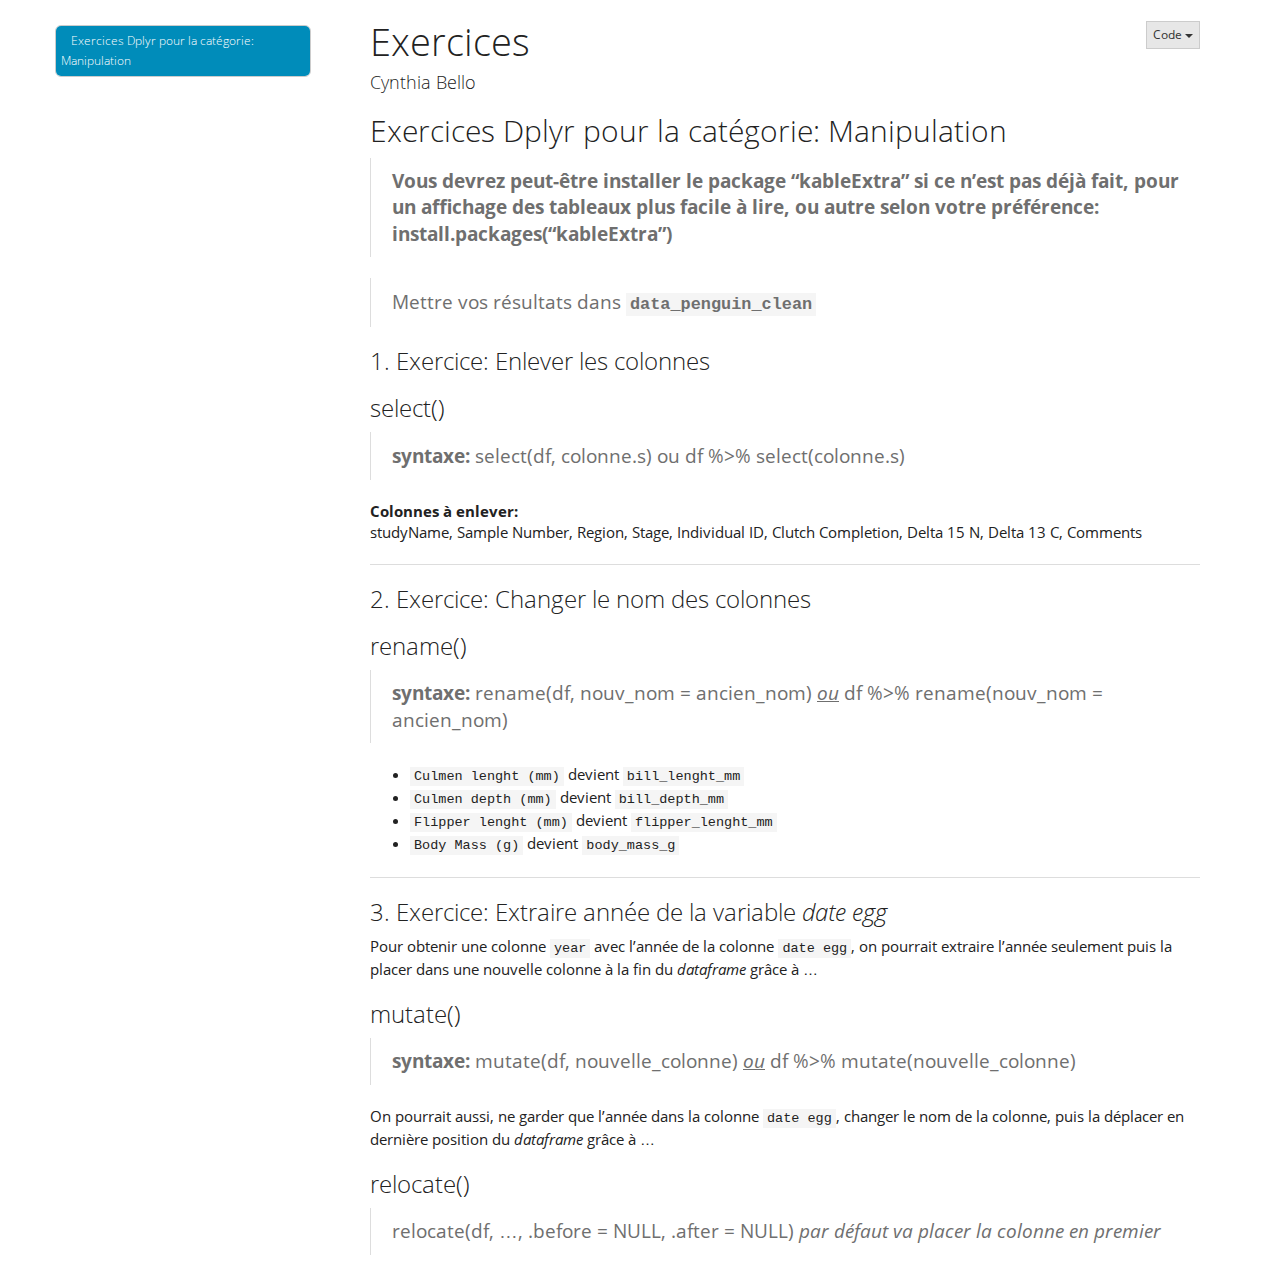
==== commit de9e842f: "correct exercices.Rmd file" ====
--- a/exercices.html
+++ b/exercices.html
@@ -262,6 +262,8 @@
 <blockquote>
 <p><strong>syntaxe:</strong> select(df, colonne.s) ou df %&gt;% select(colonne.s)</p>
 </blockquote>
+<p><strong>Colonnes à enlever:</strong><br />
+studyName, Sample Number, Region, Stage, Individual ID, Clutch Completion, Delta 15 N, Delta 13 C, Comments</p>
 <hr />
 </div>
 <div id="exercice-changer-le-nom-des-colonnes" class="section level3">
@@ -272,6 +274,12 @@
 <blockquote>
 <p><strong>syntaxe:</strong> rename(df, nouv_nom = ancien_nom) <u><em>ou</em></u> df %&gt;% rename(nouv_nom = ancien_nom)</p>
 </blockquote>
+<ul>
+<li><code>Culmen lenght (mm)</code> devient <code>bill_lenght_mm</code></li>
+<li><code>Culmen depth (mm)</code> devient <code>bill_depth_mm</code></li>
+<li><code>Flipper lenght (mm)</code> devient <code>flipper_lenght_mm</code></li>
+<li><code>Body Mass (g)</code> devient <code>body_mass_g</code></li>
+</ul>
 <hr />
 </div>
 <div id="exercice-extraire-année-de-la-variable-date-egg" class="section level3">
@@ -282,6 +290,13 @@
 <h3>mutate()</h3>
 <blockquote>
 <p><strong>syntaxe:</strong> mutate(df, nouvelle_colonne) <u><em>ou</em></u> df %&gt;% mutate(nouvelle_colonne)</p>
+</blockquote>
+<p>On pourrait aussi, ne garder que l’année dans la colonne <code>date egg</code>, changer le nom de la colonne, puis la déplacer en dernière position du <em>dataframe</em> grâce à …</p>
+</div>
+<div id="relocate" class="section level3">
+<h3>relocate()</h3>
+<blockquote>
+<p>relocate(df, …, .before = NULL, .after = NULL) <em>par défaut va placer la colonne en premier</em></p>
 </blockquote>
 </div>
 </div>
